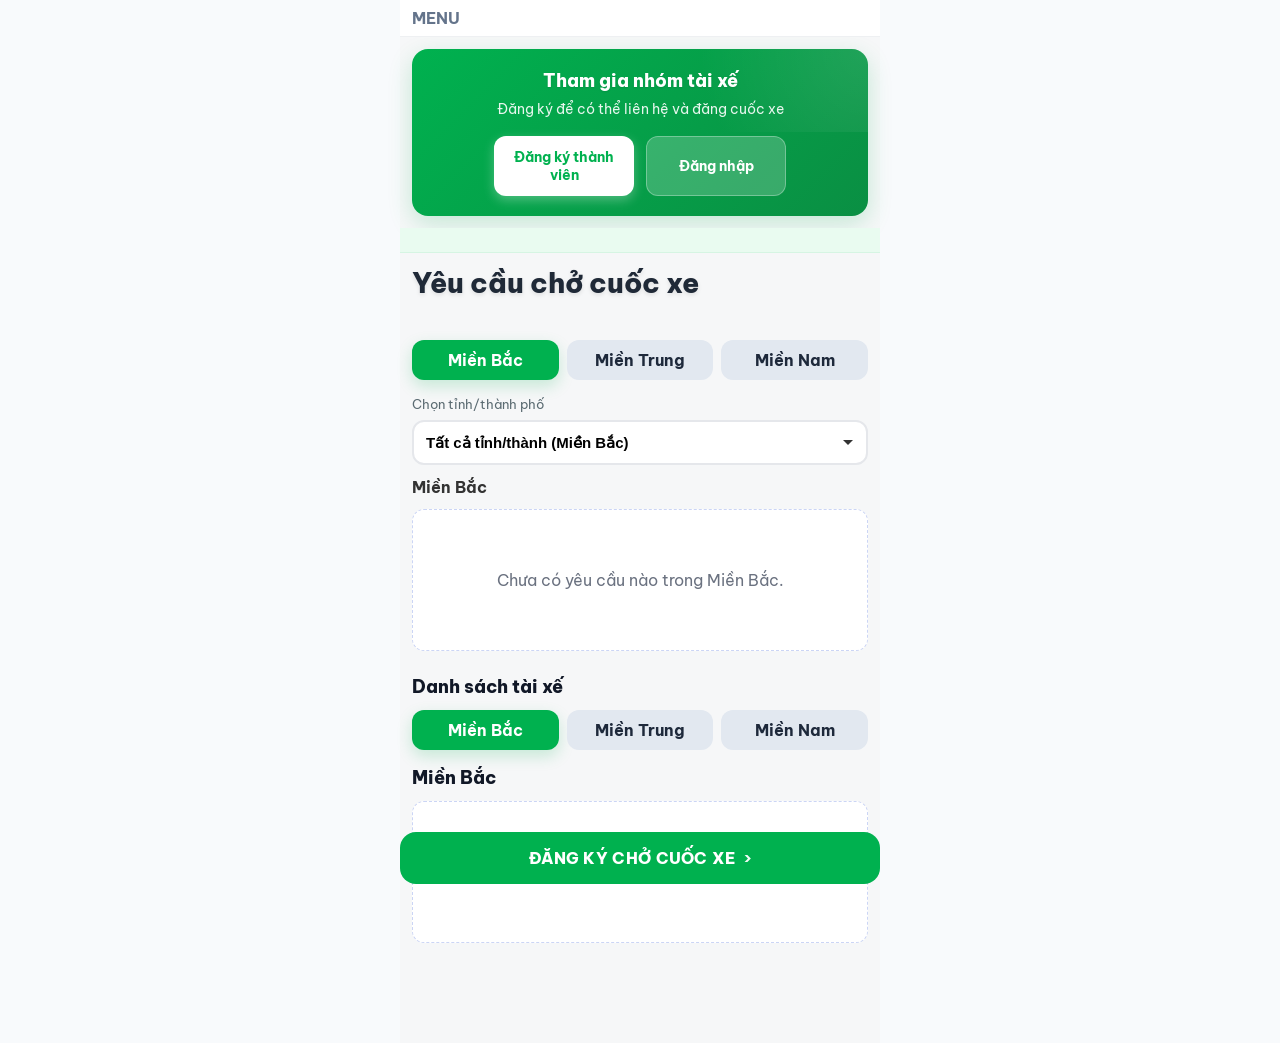
==== index.html @ 9414e071 "first commit" ====
<html lang="en">

<head>
    <meta charset="UTF-8">
    <link rel="icon" type="image/svg+xml" href="/vite.svg">
    <meta name="viewport" content="width=device-width, initial-scale=1, viewport-fit=cover">
    <meta name="theme-color" content="#00B14F">
    <link rel="preconnect" href="https://fonts.googleapis.com">
    <link rel="preconnect" href="https://fonts.gstatic.com" crossorigin="">
    <link href="https://fonts.googleapis.com/css2?family=Be+Vietnam+Pro:wght@400;600;800&amp;display=swap"
        rel="stylesheet">
    <title>Ứng dụng bắn cuốc xe - app</title>
    <script type="module" src="app.js"></script>
    <link rel="stylesheet" crossorigin="" href="assets/css/style.css">
</head>

<body>
    <div id="root">
        <div class="app">
            <div class="topbar"><button class="hamburger" aria-label="Menu"> MENU</button></div>
            <div class="auth-box">
                <div class="auth-box__content">
                    <h3 class="auth-box__title">Tham gia nhóm tài xế</h3>
                    <p class="auth-box__subtitle">Đăng ký để có thể liên hệ và đăng cuốc xe</p>
                    <div class="auth-box__buttons"><button class="auth-box__btn auth-box__btn--primary">Đăng ký thành
                            viên</button><button class="auth-box__btn auth-box__btn--secondary">Đăng nhập</button></div>
                </div>
            </div>
            <header class="ticker">
                <div class="ticker__track">
                    <div class="ticker__item"><span class="dot"></span><span class="ticker__text">Tài xế 6 đang nhờ: Cầu
                            Giấy ⇄ Hưng Yên - Liên hệ 032 xxxx 415</span></div>
                    <div class="ticker__item"><span class="dot"></span><span class="ticker__text">Tài xế 5 đang nhờ: Hà
                            Nội ⇄ Nam Định - Liên hệ 088 xxxx 121</span></div>
                    <div class="ticker__item"><span class="dot"></span><span class="ticker__text">Tài xế 4 đang nhờ: Mỹ
                            Đình ⇄ Nội Bài - Liên hệ 077 xxxx 349</span></div>
                    <div class="ticker__item"><span class="dot"></span><span class="ticker__text">Tài xế 3 đang nhờ: Hà
                            Nội ⇄ Bắc Ninh - Liên hệ 084 xxxx 330</span></div>
                    <div class="ticker__item"><span class="dot"></span><span class="ticker__text">Tài xế 2 đang nhờ: Hà
                            Nội ⇄ Hải Dương - Liên hệ 092 xxxx 610</span></div>
                    <div class="ticker__item"><span class="dot"></span><span class="ticker__text">Tài xế 1 đang nhờ:
                            Giáp Bát ⇄ Ninh Bình - Liên hệ 092 xxxx 274</span></div>
                    <div class="ticker__item"><span class="dot"></span><span class="ticker__text">Tài xế 6 đang nhờ: Cầu
                            Giấy ⇄ Hưng Yên - Liên hệ 032 xxxx 415</span></div>
                    <div class="ticker__item"><span class="dot"></span><span class="ticker__text">Tài xế 5 đang nhờ: Hà
                            Nội ⇄ Nam Định - Liên hệ 088 xxxx 121</span></div>
                    <div class="ticker__item"><span class="dot"></span><span class="ticker__text">Tài xế 4 đang nhờ: Mỹ
                            Đình ⇄ Nội Bài - Liên hệ 077 xxxx 349</span></div>
                    <div class="ticker__item"><span class="dot"></span><span class="ticker__text">Tài xế 3 đang nhờ: Hà
                            Nội ⇄ Bắc Ninh - Liên hệ 084 xxxx 330</span></div>
                    <div class="ticker__item"><span class="dot"></span><span class="ticker__text">Tài xế 2 đang nhờ: Hà
                            Nội ⇄ Hải Dương - Liên hệ 092 xxxx 610</span></div>
                    <div class="ticker__item"><span class="dot"></span><span class="ticker__text">Tài xế 1 đang nhờ:
                            Giáp Bát ⇄ Ninh Bình - Liên hệ 092 xxxx 274</span></div>
                </div>
            </header>
            <main class="content">
                <section class="requests-section" id="requests">
                    <h2 class="requests-heading">Yêu cầu chở cuốc xe</h2>
                    <div class="region-tabs" style="margin-bottom: 16px;"><button class="region-tab active">Miền
                            Bắc</button><button class="region-tab ">Miền Trung</button><button class="region-tab ">Miền
                            Nam</button></div>
                    <div style="margin-bottom: 12px;"><label class="field" style="margin-bottom: 0px;"><span>Chọn
                                tỉnh/thành phố</span><select name="province" required=""
                                style="width: 100%; padding: 12px 36px 12px 12px; border-radius: 12px; border: 2px solid rgb(229, 231, 235); font-size: 15px; font-weight: 600; background-color: rgb(255, 255, 255); cursor: pointer; appearance: none; background-image: url(&quot;data:image/svg+xml,%3Csvg xmlns='http://www.w3.org/2000/svg' width='12' height='12' viewBox='0 0 12 12'%3E%3Cpath fill='%23333' d='M6 9L1 4h10z'/%3E%3C/svg%3E&quot;); background-repeat: no-repeat; background-position: right 12px center;">
                                <option value="">Tất cả tỉnh/thành (Miền Bắc)</option>
                                <option value="Hà Nội">Hà Nội</option>
                                <option value="Hải Phòng">Hải Phòng</option>
                                <option value="Hải Dương">Hải Dương</option>
                                <option value="Hưng Yên">Hưng Yên</option>
                                <option value="Thái Bình">Thái Bình</option>
                                <option value="Hà Nam">Hà Nam</option>
                                <option value="Nam Định">Nam Định</option>
                                <option value="Ninh Bình">Ninh Bình</option>
                                <option value="Vĩnh Phúc">Vĩnh Phúc</option>
                                <option value="Bắc Ninh">Bắc Ninh</option>
                                <option value="Quảng Ninh">Quảng Ninh</option>
                                <option value="Lạng Sơn">Lạng Sơn</option>
                                <option value="Cao Bằng">Cao Bằng</option>
                                <option value="Bắc Kạn">Bắc Kạn</option>
                                <option value="Thái Nguyên">Thái Nguyên</option>
                                <option value="Tuyên Quang">Tuyên Quang</option>
                                <option value="Hà Giang">Hà Giang</option>
                                <option value="Lào Cai">Lào Cai</option>
                                <option value="Yên Bái">Yên Bái</option>
                                <option value="Lai Châu">Lai Châu</option>
                                <option value="Điện Biên">Điện Biên</option>
                                <option value="Sơn La">Sơn La</option>
                                <option value="Hòa Bình">Hòa Bình</option>
                                <option value="Phú Thọ">Phú Thọ</option>
                                <option value="Bắc Giang">Bắc Giang</option>
                            </select></label></div>
                    <h3 style="margin: 0px 0px 12px; font-size: 16px; color: rgb(51, 51, 51);">Miền Bắc</h3>
                    <div class="request-card">
                        <div class="request-main">
                            <div class="request-name">phạm đình cầu</div>
                            <div class="request-phone">Số điện thoại khách hàng: 097 xxxx 883</div>
                            <div class="request-route">Ninh Bình -&gt; Hải Phòng</div>
                            <div class="request-note">Ghi chú: limo green</div>
                            <div class="request-price">Giá: 500.000 VND</div>
                        </div><button class="copy-btn">SAO CHÉP</button>
                    </div>
                    <div class="request-card">
                        <div class="request-main">
                            <div class="request-name">Đỗ Đức Võ</div>
                            <div class="request-phone">Số điện thoại khách hàng: 096 xxxx 413</div>
                            <div class="request-route">Hà Nội -&gt; Nam Định</div>
                            <div class="request-note">Ghi chú: 23h</div>
                            <div class="request-price">Giá: 1.000.000 VND</div>
                        </div><button class="copy-btn">SAO CHÉP</button>
                    </div>
                    <div class="request-card">
                        <div class="request-main">
                            <div class="request-name">Đỗ Đức Võ</div>
                            <div class="request-phone">Số điện thoại khách hàng: 096 xxxx 413</div>
                            <div class="request-route">Hà Nội -&gt; Nam Định</div>
                            <div class="request-note">Ghi chú: 23h đến 5h sáng</div>
                            <div class="request-price">Giá: 100.000 VND</div>
                        </div><button class="copy-btn">SAO CHÉP</button>
                    </div>
                    <div class="request-card">
                        <div class="request-main">
                            <div class="request-name">Tranvanminh</div>
                            <div class="request-phone">Số điện thoại khách hàng: 078040391</div>
                            <div class="request-route">Nam Định -&gt; Ninh Bình</div>
                            <div class="request-note">Ghi chú: 8gio</div>
                            <div class="request-price">Giá: 1.500.000 VND</div>
                        </div><button class="copy-btn">SAO CHÉP</button>
                    </div>
                    <div class="request-card">
                        <div class="request-main">
                            <div class="request-name">Tranvanminh</div>
                            <div class="request-phone">Số điện thoại khách hàng: 078040391</div>
                            <div class="request-route">Nam Định -&gt; Ninh Bình</div>
                            <div class="request-note">Ghi chú: Ngày chủ nhật</div>
                            <div class="request-price">Giá: 1.500.000 VND</div>
                        </div><button class="copy-btn">SAO CHÉP</button>
                    </div>
                    <div class="request-card">
                        <div class="request-main">
                            <div class="request-name">Tranvanminh</div>
                            <div class="request-phone">Số điện thoại khách hàng: 078 xxxx 391</div>
                            <div class="request-route">Nam Định -&gt; Hà Nam</div>
                            <div class="request-note">Ghi chú: 7 giờ sang</div>
                            <div class="request-price">Giá: 2.000 VND</div>
                        </div><button class="copy-btn">SAO CHÉP</button>
                    </div>
                    <div class="request-card">
                        <div class="request-main">
                            <div class="request-name">Bùi sâm</div>
                            <div class="request-phone">Số điện thoại khách hàng: 098 xxxx 289</div>
                            <div class="request-route">Hà Nội -&gt; Thái Bình</div>
                            <div class="request-note">Ghi chú: Xe ghep</div>
                            <div class="request-price">Giá: 900.000 VND</div>
                        </div><button class="copy-btn">SAO CHÉP</button>
                    </div>
                    <div class="request-card">
                        <div class="request-main">
                            <div class="request-name">Phạm thái</div>
                            <div class="request-phone">Số điện thoại khách hàng: 037 xxxx 782</div>
                            <div class="request-route">Hải Phòng -&gt; Thái Bình</div>
                            <div class="request-note">Ghi chú: Xe vf8 đón</div>
                            <div class="request-price">Giá: 600.000 VND</div>
                        </div><button class="copy-btn">SAO CHÉP</button>
                    </div>
                    <div class="request-card">
                        <div class="request-main">
                            <div class="request-name">Tran chí linh</div>
                            <div class="request-phone">Số điện thoại khách hàng: 094 xxxx 299</div>
                            <div class="request-route">Nam Định -&gt; Hà Nam</div>
                            <div class="request-note">Ghi chú: đăt xe là có</div>
                            <div class="request-price">Giá: 450.000 VND</div>
                        </div><button class="copy-btn">SAO CHÉP</button>
                    </div>
                    <div class="request-card">
                        <div class="request-main">
                            <div class="request-name">Trân chí linh</div>
                            <div class="request-phone">Số điện thoại khách hàng: 094 xxxx 299</div>
                            <div class="request-route">Nam Định -&gt; Hải Dương</div>
                            <div class="request-note">Ghi chú: crui</div>
                            <div class="request-price">Giá: 800.000 VND</div>
                        </div><button class="copy-btn">SAO CHÉP</button>
                    </div>
                    <div class="request-card">
                        <div class="request-main">
                            <div class="request-name">Tran chí linh</div>
                            <div class="request-phone">Số điện thoại khách hàng: 094 xxxx 299</div>
                            <div class="request-route">Nam Định -&gt; Hải Phòng</div>
                            <div class="request-note">Ghi chú: ghep</div>
                            <div class="request-price">Giá: 50.000 VND</div>
                        </div><button class="copy-btn">SAO CHÉP</button>
                    </div>
                    <div class="request-card">
                        <div class="request-main">
                            <div class="request-name">Bui sâm</div>
                            <div class="request-phone">Số điện thoại khách hàng: 098 xxxx 289</div>
                            <div class="request-route">Hà Nội -&gt; Thái Bình</div>
                            <div class="request-note">Ghi chú: Xe vf7</div>
                            <div class="request-price">Giá: 900.000 VND</div>
                        </div><button class="copy-btn">SAO CHÉP</button>
                    </div>
                    <div class="request-card">
                        <div class="request-main">
                            <div class="request-name">Bùi sâm</div>
                            <div class="request-phone">Số điện thoại khách hàng: 098 xxxx 289</div>
                            <div class="request-route">Hà Nội -&gt; Thái Bình</div>
                            <div class="request-note">Ghi chú: Xe vf7</div>
                            <div class="request-price">Giá: 900.000 VND</div>
                        </div><button class="copy-btn">SAO CHÉP</button>
                    </div>
                    <div class="request-card">
                        <div class="request-main">
                            <div class="request-name">phạm đình cầu</div>
                            <div class="request-phone">Số điện thoại khách hàng: 097 xxxx 883</div>
                            <div class="request-route">Ninh Bình -&gt; Hải Phòng</div>
                            <div class="request-note">Ghi chú: limo green 24/24</div>
                            <div class="request-price">Giá: 1.000.000 VND</div>
                        </div><button class="copy-btn">SAO CHÉP</button>
                    </div>
                    <div class="request-card">
                        <div class="request-main">
                            <div class="request-name">Phạm đình cầu</div>
                            <div class="request-phone">Số điện thoại khách hàng: 097 xxxx 883</div>
                            <div class="request-route">Nam Định -&gt; Hải Phòng</div>
                            <div class="request-note">Ghi chú: Các giờ trong ngày</div>
                            <div class="request-price">Giá: 800.000 VND</div>
                        </div><button class="copy-btn">SAO CHÉP</button>
                    </div>
                    <div class="request-card">
                        <div class="request-main">
                            <div class="request-name">Phạm Đình Cầu</div>
                            <div class="request-phone">Số điện thoại khách hàng: 097 xxxx 883</div>
                            <div class="request-route">Ninh Bình -&gt; Nam Định</div>
                            <div class="request-note">Ghi chú: Các giờ</div>
                            <div class="request-price">Giá: 450.000 VND</div>
                        </div><button class="copy-btn">SAO CHÉP</button>
                    </div>
                    <div class="request-card">
                        <div class="request-main">
                            <div class="request-name">Phạm Đình Cầu</div>
                            <div class="request-phone">Số điện thoại khách hàng: 097 xxxx 883</div>
                            <div class="request-route">Ninh Bình -&gt; Nam Định</div>
                            <div class="request-note">Ghi chú: Các giờ</div>
                            <div class="request-price">Giá: 450.000 VND</div>
                        </div><button class="copy-btn">SAO CHÉP</button>
                    </div>
                    <div class="request-card">
                        <div class="request-main">
                            <div class="request-name">Vu dinh cap</div>
                            <div class="request-phone">Số điện thoại khách hàng: 032 xxxx 699</div>
                            <div class="request-route">Hải Dương -&gt; Hà Nội</div>
                            <div class="request-note">Ghi chú: Xpander</div>
                            <div class="request-price">Giá: 800.000 VND</div>
                        </div><button class="copy-btn">SAO CHÉP</button>
                    </div>
                    <div class="request-card">
                        <div class="request-main">
                            <div class="request-name">Tran chí linh</div>
                            <div class="request-phone">Số điện thoại khách hàng: 094 xxxx 299</div>
                            <div class="request-route">Nam Định -&gt; Hà Nội</div>
                            <div class="request-note">Ghi chú: chevelet crui 7h</div>
                            <div class="request-price">Giá: 100.000 VND</div>
                        </div><button class="copy-btn">SAO CHÉP</button>
                    </div>
                    <div class="request-card">
                        <div class="request-main">
                            <div class="request-name">Phạm văn thái</div>
                            <div class="request-phone">Số điện thoại khách hàng: 037 xxxx 782</div>
                            <div class="request-route">Quảng Ninh -&gt; Hải Phòng</div>
                            <div class="request-note">Ghi chú: 19h</div>
                            <div class="request-price">Giá: 500.000 VND</div>
                        </div><button class="copy-btn">SAO CHÉP</button>
                    </div>
                    <div class="request-card">
                        <div class="request-main">
                            <div class="request-name">Vũ Minh Tuấn</div>
                            <div class="request-phone">Số điện thoại khách hàng: 098 xxxx 885</div>
                            <div class="request-route">Hà Nội -&gt; Hải Dương</div>
                            <div class="request-note">Ghi chú: limo Green 24/24</div>
                            <div class="request-price">Giá: 200.000 VND</div>
                        </div><button class="copy-btn">SAO CHÉP</button>
                    </div>
                    <div class="request-card">
                        <div class="request-main">
                            <div class="request-name">Nguyễn Hoài Quang</div>
                            <div class="request-phone">Số điện thoại khách hàng: 097 xxxx 828</div>
                            <div class="request-route">Hà Nội -&gt; Ninh Bình</div>
                            <div class="request-price">Giá: 1.000.088 VND</div>
                        </div><button class="copy-btn">SAO CHÉP</button>
                    </div>
                    <div class="request-card">
                        <div class="request-main">
                            <div class="request-name">Nguyên Ngọc TIEN</div>
                            <div class="request-phone">Số điện thoại khách hàng: 098 xxxx 129</div>
                            <div class="request-route">Hải Dương -&gt; Hà Nội</div>
                            <div class="request-note">Ghi chú: 7 giờ xe 7 chỗ limogreen</div>
                            <div class="request-price">Giá: 800.000 VND</div>
                        </div><button class="copy-btn">SAO CHÉP</button>
                    </div>
                    <div class="request-card">
                        <div class="request-main">
                            <div class="request-name">Ngô quang Quyết</div>
                            <div class="request-phone">Số điện thoại khách hàng: 098 xxxx 611</div>
                            <div class="request-route">Hà Nam -&gt; Ninh Bình</div>
                            <div class="request-note">Ghi chú: Vinfat vfe 34</div>
                            <div class="request-price">Giá: 600.000 VND</div>
                        </div><button class="copy-btn">SAO CHÉP</button>
                    </div>
                    <div class="request-card">
                        <div class="request-main">
                            <div class="request-name">Ngô quang Quyết</div>
                            <div class="request-phone">Số điện thoại khách hàng: 098 xxxx 611</div>
                            <div class="request-route">Hà Nam -&gt; Hà Nội</div>
                            <div class="request-note">Ghi chú: Vinfat vfe 34</div>
                            <div class="request-price">Giá: 800.000 VND</div>
                        </div><button class="copy-btn">SAO CHÉP</button>
                    </div>
                    <div class="request-card">
                        <div class="request-main">
                            <div class="request-name">Đặng thành luân</div>
                            <div class="request-phone">Số điện thoại khách hàng: 097 xxxx 628</div>
                            <div class="request-route">Hưng Yên -&gt; Thái Nguyên</div>
                            <div class="request-note">Ghi chú: Xe ghép</div>
                            <div class="request-price">Giá: 1.000.000 VND</div>
                        </div><button class="copy-btn">SAO CHÉP</button>
                    </div>
                    <div class="request-card">
                        <div class="request-main">
                            <div class="request-name">Ngô quang Quyết</div>
                            <div class="request-phone">Số điện thoại khách hàng: 098 xxxx 611</div>
                            <div class="request-route">Hà Nam -&gt; Hà Nội</div>
                            <div class="request-note">Ghi chú: Bao xe</div>
                            <div class="request-price">Giá: 700.000 VND</div>
                        </div><button class="copy-btn">SAO CHÉP</button>
                    </div>
                    <div class="request-card">
                        <div class="request-main">
                            <div class="request-name">Đặng thành luân</div>
                            <div class="request-phone">Số điện thoại khách hàng: 097 xxxx 628</div>
                            <div class="request-route">Hải Dương -&gt; Thái Bình</div>
                            <div class="request-note">Ghi chú: Xe ghep</div>
                            <div class="request-price">Giá: 1.200.000 VND</div>
                        </div><button class="copy-btn">SAO CHÉP</button>
                    </div>
                    <div class="request-card">
                        <div class="request-main">
                            <div class="request-name">Đăng Hiếu</div>
                            <div class="request-phone">Số điện thoại khách hàng: 086 xxxx 444</div>
                            <div class="request-route">Hải Phòng -&gt; Quảng Ninh</div>
                            <div class="request-note">Ghi chú: Xe mới 7 chỗ chạy 24/24 ae ai có khách ib với ạ</div>
                            <div class="request-price">Giá: 500.000 VND</div>
                        </div><button class="copy-btn">SAO CHÉP</button>
                    </div>
                    <div class="request-card">
                        <div class="request-main">
                            <div class="request-name">Nguyễn văn trạng</div>
                            <div class="request-phone">Số điện thoại khách hàng: 033 xxxx 995</div>
                            <div class="request-route">Hà Nội -&gt; Hải Dương</div>
                            <div class="request-note">Ghi chú: 8h sáng 19/4/2026</div>
                            <div class="request-price">Giá: 800.000 VND</div>
                        </div><button class="copy-btn">SAO CHÉP</button>
                    </div>
                    <div class="request-card">
                        <div class="request-main">
                            <div class="request-name">Lê Tuấn Anh</div>
                            <div class="request-phone">Số điện thoại khách hàng: 097 xxxx 557</div>
                            <div class="request-route">Hà Nội -&gt; Hải Dương</div>
                            <div class="request-note">Ghi chú: 7c</div>
                            <div class="request-price">Giá: 1.200.000 VND</div>
                        </div><button class="copy-btn">SAO CHÉP</button>
                    </div>
                    <div class="request-card">
                        <div class="request-main">
                            <div class="request-name">Trần việt hoàng</div>
                            <div class="request-phone">Số điện thoại khách hàng: 096 xxxx 633</div>
                            <div class="request-route">Hải Phòng -&gt; Hà Nội</div>
                            <div class="request-note">Ghi chú: Càng nhanh càng tốt
                                Xe 7c Xpander 2025
                                Giá thương lượng</div>
                            <div class="request-price">Giá: 1.200.000 VND</div>
                        </div><button class="copy-btn">SAO CHÉP</button>
                    </div>
                    <div class="request-card">
                        <div class="request-main">
                            <div class="request-name">Lê Tuấn Anh</div>
                            <div class="request-phone">Số điện thoại khách hàng: 097 xxxx 557</div>
                            <div class="request-route">Hà Nội -&gt; Bắc Ninh</div>
                            <div class="request-note">Ghi chú: 7c</div>
                            <div class="request-price">Giá: 600.000 VND</div>
                        </div><button class="copy-btn">SAO CHÉP</button>
                    </div>
                    <div class="request-card">
                        <div class="request-main">
                            <div class="request-name">Lê Tuấn Anh</div>
                            <div class="request-phone">Số điện thoại khách hàng: 094 xxxx 557</div>
                            <div class="request-route">Hà Nội -&gt; Hà Giang</div>
                            <div class="request-note">Ghi chú: 7 chỗ</div>
                            <div class="request-price">Giá: 3.000.000 VND</div>
                        </div><button class="copy-btn">SAO CHÉP</button>
                    </div>
                    <div class="request-card">
                        <div class="request-main">
                            <div class="request-name">Lê Tuấn Anh</div>
                            <div class="request-phone">Số điện thoại khách hàng: 097 xxxx 557</div>
                            <div class="request-route">Hà Nội -&gt; Bắc Ninh</div>
                            <div class="request-price">Giá: 600.000 VND</div>
                        </div><button class="copy-btn">SAO CHÉP</button>
                    </div>
                    <div class="request-card">
                        <div class="request-main">
                            <div class="request-name">Nguyễn Đức Thiện</div>
                            <div class="request-phone">Số điện thoại khách hàng: 079 xxxx 285</div>
                            <div class="request-route">Quảng Ninh -&gt; Hà Nội</div>
                            <div class="request-note">Ghi chú: 14h - Limo Green</div>
                            <div class="request-price">Giá: 800.000 VND</div>
                        </div><button class="copy-btn">SAO CHÉP</button>
                    </div>
                    <div class="request-card">
                        <div class="request-main">
                            <div class="request-name">Lê ngọc hà</div>
                            <div class="request-phone">Số điện thoại khách hàng: 039 xxxx 592</div>
                            <div class="request-route">Hải Phòng -&gt; Hà Nội</div>
                            <div class="request-note">Ghi chú: Xe tìm khách herio green ae có khách giúp e vs từ giờ đến
                                tối lúc nào đi cũng đc</div>
                            <div class="request-price">Giá: 800.000 VND</div>
                        </div><button class="copy-btn">SAO CHÉP</button>
                    </div>
                    <div class="request-card">
                        <div class="request-main">
                            <div class="request-name">Trình sang Trong</div>
                            <div class="request-phone">Số điện thoại khách hàng: 098 xxxx 378</div>
                            <div class="request-route">Hà Nội -&gt; Phú Thọ</div>
                            <div class="request-note">Ghi chú: sân bay noiij bai</div>
                            <div class="request-price">Giá: 350.000 VND</div>
                        </div><button class="copy-btn">SAO CHÉP</button>
                    </div>
                    <div class="request-card">
                        <div class="request-main">
                            <div class="request-name">Lê ngọc hà</div>
                            <div class="request-phone">Số điện thoại khách hàng: 039 xxxx 592</div>
                            <div class="request-route">Hải Phòng -&gt; Hà Nội</div>
                            <div class="request-note">Ghi chú: Từ giờ đến tối</div>
                            <div class="request-price">Giá: 1.000.000 VND</div>
                        </div><button class="copy-btn">SAO CHÉP</button>
                    </div>
                    <div class="request-card">
                        <div class="request-main">
                            <div class="request-name">Lê Tuấn anh</div>
                            <div class="request-phone">Số điện thoại khách hàng: 097 xxxx 557</div>
                            <div class="request-route">Hà Nội -&gt; Hà Nội</div>
                            <div class="request-note">Ghi chú: 7 chỗ</div>
                            <div class="request-price">Giá: 300.000 VND</div>
                        </div><button class="copy-btn">SAO CHÉP</button>
                    </div>
                    <div class="request-card">
                        <div class="request-main">
                            <div class="request-name">Vu dinh cap</div>
                            <div class="request-phone">Số điện thoại khách hàng: 032 xxxx 699</div>
                            <div class="request-route">Hải Dương -&gt; Hà Nội</div>
                            <div class="request-note">Ghi chú: X7 xe xpader</div>
                            <div class="request-price">Giá: 1.000.000 VND</div>
                        </div><button class="copy-btn">SAO CHÉP</button>
                    </div>
                    <div class="request-card">
                        <div class="request-main">
                            <div class="request-name">nguyen duy manh</div>
                            <div class="request-phone">Số điện thoại khách hàng: 091 xxxx 244</div>
                            <div class="request-route">Hà Nội -&gt; Hòa Bình</div>
                            <div class="request-note">Ghi chú: . xe4 cho. VF6</div>
                            <div class="request-price">Giá: 600.000 VND</div>
                        </div><button class="copy-btn">SAO CHÉP</button>
                    </div>
                    <div class="request-card">
                        <div class="request-main">
                            <div class="request-name">nguyen duy mạnh</div>
                            <div class="request-phone">Số điện thoại khách hàng: 091 xxxx 185</div>
                            <div class="request-route">Hà Nội -&gt; Phú Thọ</div>
                            <div class="request-note">Ghi chú: xe 4 cho . vF6</div>
                            <div class="request-price">Giá: 700.000 VND</div>
                        </div><button class="copy-btn">SAO CHÉP</button>
                    </div>
                    <div class="request-card">
                        <div class="request-main">
                            <div class="request-name">nguyen cong mạnh</div>
                            <div class="request-phone">Số điện thoại khách hàng: 091 xxxx 244</div>
                            <div class="request-route">Hà Nội -&gt; Hải Dương</div>
                            <div class="request-note">Ghi chú: xe 4 cho VF6</div>
                            <div class="request-price">Giá: 800.000 VND</div>
                        </div><button class="copy-btn">SAO CHÉP</button>
                    </div>
                    <div class="request-card">
                        <div class="request-main">
                            <div class="request-name">Lê Tuấn Anh</div>
                            <div class="request-phone">Số điện thoại khách hàng: 097 xxxx 557</div>
                            <div class="request-route">Hà Nội -&gt; Hải Dương</div>
                            <div class="request-note">Ghi chú: 7 chỗ</div>
                            <div class="request-price">Giá: 1.200.000 VND</div>
                        </div><button class="copy-btn">SAO CHÉP</button>
                    </div>
                    <div class="request-card">
                        <div class="request-main">
                            <div class="request-name">Đào Văn đăng</div>
                            <div class="request-phone">Số điện thoại khách hàng: 977268077</div>
                            <div class="request-route">Vĩnh Phúc -&gt; Bắc Ninh</div>
                            <div class="request-note">Ghi chú: đi tất cả các tỉnh thành phục vụ 24/7 giá thỏa thuận
                            </div>
                            <div class="request-price">Giá: 800.000 VND</div>
                        </div><button class="copy-btn">SAO CHÉP</button>
                    </div>
                    <div class="request-card">
                        <div class="request-main">
                            <div class="request-name">Lê Tuấn Anh</div>
                            <div class="request-phone">Số điện thoại khách hàng: 094 xxxx 557</div>
                            <div class="request-route">Hà Nội -&gt; Hà Giang</div>
                            <div class="request-note">Ghi chú: Xe 7 chỗ</div>
                            <div class="request-price">Giá: 3.000.000 VND</div>
                        </div><button class="copy-btn">SAO CHÉP</button>
                    </div>
                    <div class="request-card">
                        <div class="request-main">
                            <div class="request-name">Lê Tuấn Anh</div>
                            <div class="request-phone">Số điện thoại khách hàng: 097 xxxx 557</div>
                            <div class="request-route">Hà Nội -&gt; Hải Phòng</div>
                            <div class="request-note">Ghi chú: Xe 7 chỗ</div>
                            <div class="request-price">Giá: 1.200.000 VND</div>
                        </div><button class="copy-btn">SAO CHÉP</button>
                    </div>
                    <div class="request-card">
                        <div class="request-main">
                            <div class="request-name">Đào Văn đăng</div>
                            <div class="request-phone">Số điện thoại khách hàng: 097 xxxx 077</div>
                            <div class="request-route">Hà Nội -&gt; Điện Biên</div>
                            <div class="request-note">Ghi chú: vf5 phục vụ 24/7</div>
                            <div class="request-price">Giá: 3.000.000 VND</div>
                        </div><button class="copy-btn">SAO CHÉP</button>
                    </div>
                    <div class="request-card">
                        <div class="request-main">
                            <div class="request-name">Lê Tuấn Anh</div>
                            <div class="request-phone">Số điện thoại khách hàng: 097 xxxx 557</div>
                            <div class="request-route">Hà Nội -&gt; Hà Nội</div>
                            <div class="request-note">Ghi chú: Xe 7 chô</div>
                            <div class="request-price">Giá: 300.000 VND</div>
                        </div><button class="copy-btn">SAO CHÉP</button>
                    </div>
                    <div class="request-card">
                        <div class="request-main">
                            <div class="request-name">Lê Tuấn Anh</div>
                            <div class="request-phone">Số điện thoại khách hàng: 097 xxxx 557</div>
                            <div class="request-route">Hà Nội -&gt; Ninh Bình</div>
                            <div class="request-note">Ghi chú: Xe 7 chỗ</div>
                            <div class="request-price">Giá: 1.500.000 VND</div>
                        </div><button class="copy-btn">SAO CHÉP</button>
                    </div>
                    <div class="request-card">
                        <div class="request-main">
                            <div class="request-name">Chu Văn lượng</div>
                            <div class="request-phone">Số điện thoại khách hàng: 096 xxxx 556</div>
                            <div class="request-route">Hà Nội -&gt; Phú Thọ</div>
                            <div class="request-price">Giá: 800.000 VND</div>
                        </div><button class="copy-btn">SAO CHÉP</button>
                    </div>
                    <div class="request-card">
                        <div class="request-main">
                            <div class="request-name">Trần việt hoàng</div>
                            <div class="request-phone">Số điện thoại khách hàng: 096 xxxx 633</div>
                            <div class="request-route">Hà Nội -&gt; Hà Nội</div>
                            <div class="request-note">Ghi chú: Xe Xpander 7c 2025
                                Càng sớm càng tốt Hoàn Kiếm đi nội bài</div>
                            <div class="request-price">Giá: 300.000 VND</div>
                        </div><button class="copy-btn">SAO CHÉP</button>
                    </div>
                    <div class="request-card">
                        <div class="request-main">
                            <div class="request-name">Trần việt hoàng</div>
                            <div class="request-phone">Số điện thoại khách hàng: 096 xxxx 633</div>
                            <div class="request-route">Hà Nội -&gt; Hà Nội</div>
                            <div class="request-note">Ghi chú: Cần tìm chuyến xe từ hoàn kiếm lên sân bay nội bài càng
                                sớm càng tốt</div>
                            <div class="request-price">Giá: 300.000 VND</div>
                        </div><button class="copy-btn">SAO CHÉP</button>
                    </div>
                    <div class="request-card">
                        <div class="request-main">
                            <div class="request-name">Vu dinh cap</div>
                            <div class="request-phone">Số điện thoại khách hàng: 032 xxxx 699</div>
                            <div class="request-route">Hải Dương -&gt; Hà Nội</div>
                            <div class="request-price">Giá: 1.000.000 VND</div>
                        </div><button class="copy-btn">SAO CHÉP</button>
                    </div>
                    <div class="request-card">
                        <div class="request-main">
                            <div class="request-name">Vũ Minh Tuấn</div>
                            <div class="request-phone">Số điện thoại khách hàng: 098 xxxx 885</div>
                            <div class="request-route">Hà Nội -&gt; Hải Dương</div>
                            <div class="request-note">Ghi chú: 24/24 limo Green
                                đt 0989833885</div>
                            <div class="request-price">Giá: 1.000.000 VND</div>
                        </div><button class="copy-btn">SAO CHÉP</button>
                    </div>
                    <div class="request-card">
                        <div class="request-main">
                            <div class="request-name">Nguyễn trung kiên</div>
                            <div class="request-phone">Số điện thoại khách hàng: 035 xxxx 983</div>
                            <div class="request-route">Hà Nội -&gt; Ninh Bình</div>
                            <div class="request-note">Ghi chú: Limogreen</div>
                            <div class="request-price">Giá: 900.000 VND</div>
                        </div><button class="copy-btn">SAO CHÉP</button>
                    </div>
                    <div class="request-card">
                        <div class="request-main">
                            <div class="request-name">trần trung Đức</div>
                            <div class="request-phone">Số điện thoại khách hàng: 098 xxxx 765</div>
                            <div class="request-route">Hà Nội -&gt; Hải Phòng</div>
                            <div class="request-note">Ghi chú: tất cả các khung giờ</div>
                            <div class="request-price">Giá: 1.200.000 VND</div>
                        </div><button class="copy-btn">SAO CHÉP</button>
                    </div>
                    <div class="request-card">
                        <div class="request-main">
                            <div class="request-name">Vũ Minh Tuấn</div>
                            <div class="request-phone">Số điện thoại khách hàng: 098 xxxx 885</div>
                            <div class="request-route">Hà Nội -&gt; Hưng Yên</div>
                            <div class="request-note">Ghi chú: Limo Green</div>
                            <div class="request-price">Giá: 1.000.000 VND</div>
                        </div><button class="copy-btn">SAO CHÉP</button>
                    </div>
                    <div class="request-card">
                        <div class="request-main">
                            <div class="request-name">trần trung Đức</div>
                            <div class="request-phone">Số điện thoại khách hàng: 098 xxxx 765</div>
                            <div class="request-route">Hà Nội -&gt; Hải Phòng</div>
                            <div class="request-note">Ghi chú: tất cả các giờ</div>
                            <div class="request-price">Giá: 120.000 VND</div>
                        </div><button class="copy-btn">SAO CHÉP</button>
                    </div>
                    <div class="request-card">
                        <div class="request-main">
                            <div class="request-name">Vũ ngọc tuấn</div>
                            <div class="request-phone">Số điện thoại khách hàng: 088 xxxx 888</div>
                            <div class="request-route">Hà Nội -&gt; Phú Thọ</div>
                            <div class="request-note">Ghi chú: 24/24</div>
                            <div class="request-price">Giá: 800.000 VND</div>
                        </div><button class="copy-btn">SAO CHÉP</button>
                    </div>
                    <div class="request-card">
                        <div class="request-main">
                            <div class="request-name">Chu văn Lượng</div>
                            <div class="request-phone">Số điện thoại khách hàng: 096 xxxx 556</div>
                            <div class="request-route">Hà Nội -&gt; Phú Thọ</div>
                            <div class="request-price">Giá: 800.000 VND</div>
                        </div><button class="copy-btn">SAO CHÉP</button>
                    </div>
                    <div class="request-card">
                        <div class="request-main">
                            <div class="request-name">Nguyễn Văn Hà</div>
                            <div class="request-phone">Số điện thoại khách hàng: 094 xxxx 111</div>
                            <div class="request-route">Hưng Yên -&gt; Quảng Ninh</div>
                            <div class="request-note">Ghi chú: Bao xe 7</div>
                            <div class="request-price">Giá: 180.000 VND</div>
                        </div><button class="copy-btn">SAO CHÉP</button>
                    </div>
                    <div class="request-card">
                        <div class="request-main">
                            <div class="request-name">Vũ Văn Dũng</div>
                            <div class="request-phone">Số điện thoại khách hàng: 037 xxxx 131</div>
                            <div class="request-route">Hà Nội -&gt; Nam Định</div>
                            <div class="request-note">Ghi chú: Vf5, 24/7</div>
                            <div class="request-price">Giá: 1.000.000 VND</div>
                        </div><button class="copy-btn">SAO CHÉP</button>
                    </div>
                    <div class="request-card">
                        <div class="request-main">
                            <div class="request-name">Chu Văn Lượng</div>
                            <div class="request-phone">Số điện thoại khách hàng: 096 xxxx 556</div>
                            <div class="request-route">Hà Nội -&gt; Phú Thọ</div>
                            <div class="request-price">Giá: 800.000 VND</div>
                        </div><button class="copy-btn">SAO CHÉP</button>
                    </div>
                    <div class="request-card">
                        <div class="request-main">
                            <div class="request-name">Đỗ Duy Việt</div>
                            <div class="request-phone">Số điện thoại khách hàng: 035 xxxx 722</div>
                            <div class="request-route">Hà Nội -&gt; Vĩnh Phúc</div>
                            <div class="request-note">Ghi chú: từ 8 giờ sáng đến 15 giờ chiều các ngày trong tuần, xe
                                vf5</div>
                            <div class="request-price">Giá: 550.000 VND</div>
                        </div><button class="copy-btn">SAO CHÉP</button>
                    </div>
                    <div class="request-card">
                        <div class="request-main">
                            <div class="request-name">Chu Văn Lượng</div>
                            <div class="request-phone">Số điện thoại khách hàng: 096 xxxx 556</div>
                            <div class="request-route">Hà Nội -&gt; Hưng Yên</div>
                            <div class="request-price">Giá: 800.000 VND</div>
                        </div><button class="copy-btn">SAO CHÉP</button>
                    </div>
                    <div class="request-card">
                        <div class="request-main">
                            <div class="request-name">Chu Văn Lượng</div>
                            <div class="request-phone">Số điện thoại khách hàng: 096 xxxx 556</div>
                            <div class="request-route">Hà Nội -&gt; Hà Nội</div>
                            <div class="request-price">Giá: 800.000 VND</div>
                        </div><button class="copy-btn">SAO CHÉP</button>
                    </div>
                    <div class="request-card">
                        <div class="request-main">
                            <div class="request-name">Vũ Văn Dũng</div>
                            <div class="request-phone">Số điện thoại khách hàng: 037 xxxx 131</div>
                            <div class="request-route">Hà Nội -&gt; Hà Nam</div>
                            <div class="request-note">Ghi chú: Vf5, 24/7</div>
                            <div class="request-price">Giá: 600.000 VND</div>
                        </div><button class="copy-btn">SAO CHÉP</button>
                    </div>
                    <div class="request-card">
                        <div class="request-main">
                            <div class="request-name">HOÀNG VĂN LEN</div>
                            <div class="request-phone">Số điện thoại khách hàng: 056 xxxx 226</div>
                            <div class="request-route">Bắc Ninh -&gt; Hà Nội</div>
                            <div class="request-price">Giá: 500.000 VND</div>
                        </div><button class="copy-btn">SAO CHÉP</button>
                    </div>
                    <div class="request-card">
                        <div class="request-main">
                            <div class="request-name">Hà Công bắc</div>
                            <div class="request-phone">Số điện thoại khách hàng: 097 xxxx 098</div>
                            <div class="request-route">Hưng Yên -&gt; Hà Nội</div>
                            <div class="request-note">Ghi chú: xe 7c limogrenn phục vụ 24/24</div>
                            <div class="request-price">Giá: 550.000 VND</div>
                        </div><button class="copy-btn">SAO CHÉP</button>
                    </div>
                    <div class="request-card">
                        <div class="request-main">
                            <div class="request-name">Lê Văn thử</div>
                            <div class="request-phone">Số điện thoại khách hàng: 096 xxxx 123</div>
                            <div class="request-route">Hà Nam -&gt; Hà Nội</div>
                            <div class="request-note">Ghi chú: Vf5</div>
                            <div class="request-price">Giá: 800.000 VND</div>
                        </div><button class="copy-btn">SAO CHÉP</button>
                    </div>
                    <div class="request-card">
                        <div class="request-main">
                            <div class="request-name">Vũ anh dũng</div>
                            <div class="request-phone">Số điện thoại khách hàng: 098 xxxx 855</div>
                            <div class="request-route">Quảng Ninh -&gt; Hà Nội</div>
                            <div class="request-note">Ghi chú: Xe limo green 7 chỗ, đi linh hoạt trong ngày chủ nhật
                            </div>
                            <div class="request-price">Giá: 1.200.000 VND</div>
                        </div><button class="copy-btn">SAO CHÉP</button>
                    </div>
                    <div class="request-card">
                        <div class="request-main">
                            <div class="request-name">Lê Văn thử</div>
                            <div class="request-phone">Số điện thoại khách hàng: 096 xxxx 123</div>
                            <div class="request-route">Hưng Yên -&gt; Thừa Thiên - Huế</div>
                            <div class="request-note">Ghi chú: Vf5 plus</div>
                            <div class="request-price">Giá: 9.000 VND</div>
                        </div><button class="copy-btn">SAO CHÉP</button>
                    </div>
                    <div class="request-card">
                        <div class="request-main">
                            <div class="request-name">Trình sang Trọng</div>
                            <div class="request-phone">Số điện thoại khách hàng: 098 xxxx 378</div>
                            <div class="request-route">Hà Nội -&gt; Hải Phòng</div>
                            <div class="request-price">Giá: 650.000 VND</div>
                        </div><button class="copy-btn">SAO CHÉP</button>
                    </div>
                    <div class="request-card">
                        <div class="request-main">
                            <div class="request-name">Bùi văn ninh</div>
                            <div class="request-phone">Số điện thoại khách hàng: 086 xxxx 988</div>
                            <div class="request-route">Hà Nội -&gt; Hải Phòng</div>
                            <div class="request-note">Ghi chú: Innova HEV 7 chỗ 2026</div>
                            <div class="request-price">Giá: 1.200.000 VND</div>
                        </div><button class="copy-btn">SAO CHÉP</button>
                    </div>
                    <div class="request-card">
                        <div class="request-main">
                            <div class="request-name">Trịnh sang Trong</div>
                            <div class="request-phone">Số điện thoại khách hàng: 098 xxxx 378</div>
                            <div class="request-route">Hà Nội -&gt; Lạng Sơn</div>
                            <div class="request-price">Giá: 800.000 VND</div>
                        </div><button class="copy-btn">SAO CHÉP</button>
                    </div>
                    <div class="request-card">
                        <div class="request-main">
                            <div class="request-name">Trình sang Trọng</div>
                            <div class="request-phone">Số điện thoại khách hàng: 098 xxxx 378</div>
                            <div class="request-route">Hà Nội -&gt; Phú Thọ</div>
                            <div class="request-price">Giá: 550.000 VND</div>
                        </div><button class="copy-btn">SAO CHÉP</button>
                    </div>
                    <div class="request-card">
                        <div class="request-main">
                            <div class="request-name">Trinh sang Trọng</div>
                            <div class="request-phone">Số điện thoại khách hàng: 098 xxxx 378</div>
                            <div class="request-route">Hà Nội -&gt; Thái Nguyên</div>
                            <div class="request-price">Giá: 8.000 VND</div>
                        </div><button class="copy-btn">SAO CHÉP</button>
                    </div>
                    <div class="request-card">
                        <div class="request-main">
                            <div class="request-name">Bùi minh Nhựt</div>
                            <div class="request-phone">Số điện thoại khách hàng: 090 xxxx 373</div>
                            <div class="request-route">Thái Bình -&gt; Hà Nội</div>
                            <div class="request-note">Ghi chú: Sáng 17/4 thứ 7.xe vf5</div>
                            <div class="request-price">Giá: 800.000 VND</div>
                        </div><button class="copy-btn">SAO CHÉP</button>
                    </div>
                    <div class="request-card">
                        <div class="request-main">
                            <div class="request-name">Trương khắc cường</div>
                            <div class="request-phone">Số điện thoại khách hàng: 039 xxxx 829</div>
                            <div class="request-route">Bắc Ninh -&gt; Thái Nguyên</div>
                            <div class="request-note">Ghi chú: Vf6plus</div>
                            <div class="request-price">Giá: 600.000 VND</div>
                        </div><button class="copy-btn">SAO CHÉP</button>
                    </div>
                    <div class="request-card">
                        <div class="request-main">
                            <div class="request-name">Trang quốc nghĩa</div>
                            <div class="request-phone">Số điện thoại khách hàng: 090 xxxx 455</div>
                            <div class="request-route">TP. Hồ Chí Minh -&gt; Thái Bình</div>
                            <div class="request-note">Ghi chú: Xe Hyundai stageraz</div>
                            <div class="request-price">Giá: 800.000 VND</div>
                        </div><button class="copy-btn">SAO CHÉP</button>
                    </div>
                    <div class="request-card">
                        <div class="request-main">
                            <div class="request-name">Nguyễn Văn Đức</div>
                            <div class="request-phone">Số điện thoại khách hàng: 034 xxxx 110</div>
                            <div class="request-route">Hà Nội -&gt; Quảng Ninh</div>
                            <div class="request-note">Ghi chú: 15 , 16h Trung tâm Hà Nội về tp Hạ long .</div>
                            <div class="request-price">Giá: 1.000.000 VND</div>
                        </div><button class="copy-btn">SAO CHÉP</button>
                    </div>
                    <div class="request-card">
                        <div class="request-main">
                            <div class="request-name">Nguyễn tài huy</div>
                            <div class="request-phone">Số điện thoại khách hàng: 098 xxxx 814</div>
                            <div class="request-route">Thanh Hóa -&gt; Hà Nội</div>
                            <div class="request-note">Ghi chú: Xe 5 chổ
                                Các bác ủng hộ e ạ</div>
                            <div class="request-price">Giá: 1.400.000 VND</div>
                        </div><button class="copy-btn">SAO CHÉP</button>
                    </div>
                    <div class="request-card">
                        <div class="request-main">
                            <div class="request-name">HOÀNG VĂN LEN</div>
                            <div class="request-phone">Số điện thoại khách hàng: 056 xxxx 226</div>
                            <div class="request-route">Hà Nội -&gt; Bắc Ninh</div>
                            <div class="request-note">Ghi chú: tùy điểm đón</div>
                            <div class="request-price">Giá: 350.000 VND</div>
                        </div><button class="copy-btn">SAO CHÉP</button>
                    </div>
                    <div class="request-card">
                        <div class="request-main">
                            <div class="request-name">HOÀNG VĂN LEN</div>
                            <div class="request-phone">Số điện thoại khách hàng: 056 xxxx 226</div>
                            <div class="request-route">Bắc Ninh -&gt; Hà Nội</div>
                            <div class="request-note">Ghi chú: 10k 1km</div>
                            <div class="request-price">Giá: 500.000 VND</div>
                        </div><button class="copy-btn">SAO CHÉP</button>
                    </div>
                    <div class="request-card">
                        <div class="request-main">
                            <div class="request-name">HOÀNG VĂN LEN</div>
                            <div class="request-phone">Số điện thoại khách hàng: 056 xxxx 226</div>
                            <div class="request-route">Bắc Ninh -&gt; Lạng Sơn</div>
                            <div class="request-note">Ghi chú: 12/24</div>
                            <div class="request-price">Giá: 1.000.000 VND</div>
                        </div><button class="copy-btn">SAO CHÉP</button>
                    </div>
                    <div class="request-card">
                        <div class="request-main">
                            <div class="request-name">nguyễn văn lương</div>
                            <div class="request-phone">Số điện thoại khách hàng: 034 xxxx 991</div>
                            <div class="request-route">Hà Nội -&gt; Thái Nguyên</div>
                            <div class="request-note">Ghi chú: vf6 6h xuất phát, ghep 200/1, đi các tỉnh miền bắc, làm
                                việc từ 6h sáng tới 6h tối</div>
                            <div class="request-price">Giá: 600.000 VND</div>
                        </div><button class="copy-btn">SAO CHÉP</button>
                    </div>
                    <div class="request-card">
                        <div class="request-main">
                            <div class="request-name">phan minh hùng</div>
                            <div class="request-phone">Số điện thoại khách hàng: 096266112</div>
                            <div class="request-route">Hà Nội -&gt; Hà Nam</div>
                            <div class="request-note">Ghi chú: vf5</div>
                            <div class="request-price">Giá: 900.000 VND</div>
                        </div><button class="copy-btn">SAO CHÉP</button>
                    </div>
                    <div class="request-card">
                        <div class="request-main">
                            <div class="request-name">nguyễn bá kiên</div>
                            <div class="request-phone">Số điện thoại khách hàng: 097 xxxx 288</div>
                            <div class="request-route">Hà Nội -&gt; Thái Bình</div>
                            <div class="request-note">Ghi chú: e làm đêm.bác nào đi gọi e nhé</div>
                            <div class="request-price">Giá: 1.000.000 VND</div>
                        </div><button class="copy-btn">SAO CHÉP</button>
                    </div>
                    <div class="request-card">
                        <div class="request-main">
                            <div class="request-name">Nguyễn đình sức</div>
                            <div class="request-phone">Số điện thoại khách hàng: 097 xxxx 900</div>
                            <div class="request-route">Hà Nội -&gt; Hòa Bình</div>
                            <div class="request-price">Giá: 800.000 VND</div>
                        </div><button class="copy-btn">SAO CHÉP</button>
                    </div>
                    <div class="request-card">
                        <div class="request-main">
                            <div class="request-name">Nguyễn văn trung</div>
                            <div class="request-phone">Số điện thoại khách hàng: 098 xxxx 841</div>
                            <div class="request-route">Hà Nội -&gt; Hà Nội</div>
                            <div class="request-note">Ghi chú: Luôn sẵn sàng</div>
                            <div class="request-price">Giá: 150.000 VND</div>
                        </div><button class="copy-btn">SAO CHÉP</button>
                    </div>
                    <div class="request-card">
                        <div class="request-main">
                            <div class="request-name">Nguyễn văn trung</div>
                            <div class="request-phone">Số điện thoại khách hàng: 098 xxxx 841</div>
                            <div class="request-route">Hà Nội -&gt; Phú Thọ</div>
                            <div class="request-note">Ghi chú: Luôn sẵn sàng xe vios</div>
                            <div class="request-price">Giá: 350.000 VND</div>
                        </div><button class="copy-btn">SAO CHÉP</button>
                    </div>
                    <div class="request-card">
                        <div class="request-main">
                            <div class="request-name">Nguyễn văn trung</div>
                            <div class="request-phone">Số điện thoại khách hàng: 098 xxxx 841</div>
                            <div class="request-route">Hà Nội -&gt; Hà Nội</div>
                            <div class="request-note">Ghi chú: Luôn sẵn sàng</div>
                            <div class="request-price">Giá: 200.000 VND</div>
                        </div><button class="copy-btn">SAO CHÉP</button>
                    </div>
                    <div class="request-card">
                        <div class="request-main">
                            <div class="request-name">Nguyễn văn trung</div>
                            <div class="request-phone">Số điện thoại khách hàng: 098 xxxx 841</div>
                            <div class="request-route">Hà Nội -&gt; Hòa Bình</div>
                            <div class="request-note">Ghi chú: Đi luôn xe vios</div>
                            <div class="request-price">Giá: 300.000 VND</div>
                        </div><button class="copy-btn">SAO CHÉP</button>
                    </div>
                    <div class="request-card">
                        <div class="request-main">
                            <div class="request-name">Nguyễn Văn biển</div>
                            <div class="request-phone">Số điện thoại khách hàng: 096 xxxx 691</div>
                            <div class="request-route">Hà Nội -&gt; Hưng Yên</div>
                            <div class="request-note">Ghi chú: Limo green</div>
                            <div class="request-price">Giá: 600.000 VND</div>
                        </div><button class="copy-btn">SAO CHÉP</button>
                    </div>
                    <div class="request-card">
                        <div class="request-main">
                            <div class="request-name">Xa văn tâm</div>
                            <div class="request-phone">Số điện thoại khách hàng: 096 xxxx 359</div>
                            <div class="request-route">Hà Nội -&gt; Hải Dương</div>
                            <div class="request-note">Ghi chú: Tất cả các giờ trong tuần</div>
                            <div class="request-price">Giá: 100.000 VND</div>
                        </div><button class="copy-btn">SAO CHÉP</button>
                    </div>
                    <div class="request-card">
                        <div class="request-main">
                            <div class="request-name">Hoàng Văn Huy</div>
                            <div class="request-phone">Số điện thoại khách hàng: 035 xxxx 890</div>
                            <div class="request-route">Hưng Yên -&gt; Tuyên Quang</div>
                            <div class="request-note">Ghi chú: 24/24 Accent 2025</div>
                            <div class="request-price">Giá: 1.800.000 VND</div>
                        </div><button class="copy-btn">SAO CHÉP</button>
                    </div>
                    <div class="request-card">
                        <div class="request-main">
                            <div class="request-name">Bùi văn ninh</div>
                            <div class="request-phone">Số điện thoại khách hàng: 086 xxxx 988</div>
                            <div class="request-route">Hà Nội -&gt; Hải Phòng</div>
                            <div class="request-note">Ghi chú: Xe 7 chỗ innova HEV 2026</div>
                            <div class="request-price">Giá: 1.400.000 VND</div>
                        </div><button class="copy-btn">SAO CHÉP</button>
                    </div>
                    <div class="request-card">
                        <div class="request-main">
                            <div class="request-name">Mạnh Nguyễn</div>
                            <div class="request-phone">Số điện thoại khách hàng: 083 xxxx 988</div>
                            <div class="request-route">Hà Nội -&gt; Hà Nội</div>
                            <div class="request-note">Ghi chú: Quận HBT - sân bay. Alo e đón nhé 24/7 ạ</div>
                            <div class="request-price">Giá: 200.000 VND</div>
                        </div><button class="copy-btn">SAO CHÉP</button>
                    </div>
                    <div class="request-card">
                        <div class="request-main">
                            <div class="request-name">Phạm quốc hưng</div>
                            <div class="request-phone">Số điện thoại khách hàng: 036 xxxx 597</div>
                            <div class="request-route">Tuyên Quang -&gt; Tuyên Quang</div>
                            <div class="request-note">Ghi chú: Vf9 10k/1km. Alo để đặt lịch đi.</div>
                            <div class="request-price">Giá: 10.000 VND</div>
                        </div><button class="copy-btn">SAO CHÉP</button>
                    </div>
                    <div class="request-card">
                        <div class="request-main">
                            <div class="request-name">Phạm quốc hưng</div>
                            <div class="request-phone">Số điện thoại khách hàng: 036 xxxx 597</div>
                            <div class="request-route">Tuyên Quang -&gt; Tuyên Quang</div>
                            <div class="request-note">Ghi chú: 10k/1km</div>
                            <div class="request-price">Giá: 1.000.000 VND</div>
                        </div><button class="copy-btn">SAO CHÉP</button>
                    </div>
                    <div class="request-card">
                        <div class="request-main">
                            <div class="request-name">Nguyễn Quang Vũ</div>
                            <div class="request-phone">Số điện thoại khách hàng: 039 xxxx 318</div>
                            <div class="request-route">Hải Dương -&gt; Hà Nội</div>
                            <div class="request-price">Giá: 800.000 VND</div>
                        </div><button class="copy-btn">SAO CHÉP</button>
                    </div>
                    <div class="request-card">
                        <div class="request-main">
                            <div class="request-name">Đào Văn Hoà</div>
                            <div class="request-phone">Số điện thoại khách hàng: 097 xxxx 319</div>
                            <div class="request-route">Hưng Yên -&gt; Hà Nam</div>
                            <div class="request-price">Giá: 1.200.000 VND</div>
                        </div><button class="copy-btn">SAO CHÉP</button>
                    </div>
                    <div class="request-card">
                        <div class="request-main">
                            <div class="request-name">xuân Trường</div>
                            <div class="request-phone">Số điện thoại khách hàng: 096 xxxx 589</div>
                            <div class="request-route">Hà Nội -&gt; Ninh Bình</div>
                            <div class="request-note">Ghi chú: trong tối nay</div>
                            <div class="request-price">Giá: 800.000 VND</div>
                        </div><button class="copy-btn">SAO CHÉP</button>
                    </div>
                    <div class="request-card">
                        <div class="request-main">
                            <div class="request-name">buitrongphu</div>
                            <div class="request-phone">Số điện thoại khách hàng: 038 xxxx 889</div>
                            <div class="request-route">Hưng Yên -&gt; Phú Thọ</div>
                            <div class="request-note">Ghi chú: giá thỏa thuận xe limogreen</div>
                            <div class="request-price">Giá: 1.200.000 VND</div>
                        </div><button class="copy-btn">SAO CHÉP</button>
                    </div>
                    <div class="request-card">
                        <div class="request-main">
                            <div class="request-name">Nguyen Van thien</div>
                            <div class="request-phone">Số điện thoại khách hàng: 037 xxxx 123</div>
                            <div class="request-route">Hưng Yên -&gt; Lạng Sơn</div>
                            <div class="request-note">Ghi chú: x7</div>
                            <div class="request-price">Giá: 1.800.000 VND</div>
                        </div><button class="copy-btn">SAO CHÉP</button>
                    </div>
                    <div class="request-card">
                        <div class="request-main">
                            <div class="request-name">Nguyễn Tài Huy</div>
                            <div class="request-phone">Số điện thoại khách hàng: 098 xxxx 817</div>
                            <div class="request-route">Thanh Hóa -&gt; Hà Nội</div>
                            <div class="request-note">Ghi chú: 24/7 các bác ủng hộ e ạ( 5c accent mới</div>
                            <div class="request-price">Giá: 1.200.000 VND</div>
                        </div><button class="copy-btn">SAO CHÉP</button>
                    </div>
                    <div class="request-card">
                        <div class="request-main">
                            <div class="request-name">Nguyễn văn sơn</div>
                            <div class="request-phone">Số điện thoại khách hàng: 097 xxxx 184</div>
                            <div class="request-route">Hà Nội -&gt; Hà Nội</div>
                            <div class="request-note">Ghi chú: VF5</div>
                            <div class="request-price">Giá: 200.000 VND</div>
                        </div><button class="copy-btn">SAO CHÉP</button>
                    </div>
                    <div class="request-card">
                        <div class="request-main">
                            <div class="request-name">Bui sâm</div>
                            <div class="request-phone">Số điện thoại khách hàng: 098 xxxx 289</div>
                            <div class="request-route">Hà Nội -&gt; Thái Bình</div>
                            <div class="request-note">Ghi chú: Vf7</div>
                            <div class="request-price">Giá: 900.000 VND</div>
                        </div><button class="copy-btn">SAO CHÉP</button>
                    </div>
                    <div class="request-card">
                        <div class="request-main">
                            <div class="request-name">Nguyễn Văn Khánh</div>
                            <div class="request-phone">Số điện thoại khách hàng: 032 xxxx 696</div>
                            <div class="request-route">Hà Nội -&gt; Thái Nguyên</div>
                            <div class="request-price">Giá: 700.000 VND</div>
                        </div><button class="copy-btn">SAO CHÉP</button>
                    </div>
                    <div class="request-card">
                        <div class="request-main">
                            <div class="request-name">buitrongphu</div>
                            <div class="request-phone">Số điện thoại khách hàng: 038 xxxx 889</div>
                            <div class="request-route">Hưng Yên -&gt; Lạng Sơn</div>
                            <div class="request-note">Ghi chú: Xe ở khu vực phố nối , limo green chở 6 khách giá thỏa
                                thuận đi các tỉnh</div>
                            <div class="request-price">Giá: 1.700.000 VND</div>
                        </div><button class="copy-btn">SAO CHÉP</button>
                    </div>
                    <div class="request-card">
                        <div class="request-main">
                            <div class="request-name">Phí Thanh Sơn</div>
                            <div class="request-phone">Số điện thoại khách hàng: 097 xxxx 066</div>
                            <div class="request-route">Hà Nội -&gt; Lạng Sơn</div>
                            <div class="request-note">Ghi chú: 1h30-2h30. ngày 16/04/2026
                                xe VF6 Sân bay nội bài đi các tỉnh giá thỏa thuận, xe 5 chỗ thoải mái thơm tho</div>
                            <div class="request-price">Giá: 3.000.001.500.000 VND</div>
                        </div><button class="copy-btn">SAO CHÉP</button>
                    </div>
                    <div class="request-card">
                        <div class="request-main">
                            <div class="request-name">Phí Thanh Sơn</div>
                            <div class="request-phone">Số điện thoại khách hàng: 097 xxxx 066</div>
                            <div class="request-route">Hà Nội -&gt; Thái Nguyên</div>
                            <div class="request-note">Ghi chú: 1h30 - 2h sân bay nội bài về sam sung Phổ Yên.
                                xe VF6 5 chỗ rộng rãi thơm tho</div>
                            <div class="request-price">Giá: 150.000 VND</div>
                        </div><button class="copy-btn">SAO CHÉP</button>
                    </div>
                    <div class="request-card">
                        <div class="request-main">
                            <div class="request-name">Mr.Toàn</div>
                            <div class="request-phone">Số điện thoại khách hàng: 033 xxxx 326</div>
                            <div class="request-route">Hà Nội -&gt; Thái Nguyên</div>
                            <div class="request-note">Ghi chú: Vf6</div>
                            <div class="request-price">Giá: 700.000 VND</div>
                        </div><button class="copy-btn">SAO CHÉP</button>
                    </div>
                    <div class="request-card">
                        <div class="request-main">
                            <div class="request-name">trịnh an Toàn</div>
                            <div class="request-phone">Số điện thoại khách hàng: 097 xxxx 682</div>
                            <div class="request-route">Thái Nguyên -&gt; Hà Nội</div>
                            <div class="request-note">Ghi chú: vf6, thái nguyên đi sân bay và các tỉnh</div>
                            <div class="request-price">Giá: 700.000 VND</div>
                        </div><button class="copy-btn">SAO CHÉP</button>
                    </div>
                    <div class="request-card">
                        <div class="request-main">
                            <div class="request-name">Phạm bá thuần</div>
                            <div class="request-phone">Số điện thoại khách hàng: 098 xxxx 716</div>
                            <div class="request-route">Hải Dương -&gt; Hà Nội</div>
                            <div class="request-note">Ghi chú: Mazda 3 đi các tỉnh</div>
                            <div class="request-price">Giá: 800.000 VND</div>
                        </div><button class="copy-btn">SAO CHÉP</button>
                    </div>
                    <div class="request-card">
                        <div class="request-main">
                            <div class="request-name">Nguyễn tài huy</div>
                            <div class="request-phone">Số điện thoại khách hàng: 098 xxxx 814</div>
                            <div class="request-route">Thanh Hóa -&gt; Hà Nội</div>
                            <div class="request-note">Ghi chú: 24/7</div>
                            <div class="request-price">Giá: 1.600.000 VND</div>
                        </div><button class="copy-btn">SAO CHÉP</button>
                    </div>
                    <div class="request-card">
                        <div class="request-main">
                            <div class="request-name">Bùi Quang Du</div>
                            <div class="request-phone">Số điện thoại khách hàng: 091 xxxx 236</div>
                            <div class="request-route">Hà Nội -&gt; Ninh Bình</div>
                            <div class="request-price">Giá: 900.000 VND</div>
                        </div><button class="copy-btn">SAO CHÉP</button>
                    </div>
                    <div class="request-card">
                        <div class="request-main">
                            <div class="request-name">Bùi văn ninh</div>
                            <div class="request-phone">Số điện thoại khách hàng: 086 xxxx 988</div>
                            <div class="request-route">Hà Nội -&gt; Hải Dương</div>
                            <div class="request-note">Ghi chú: Innova HEV 2026</div>
                            <div class="request-price">Giá: 800.000 VND</div>
                        </div><button class="copy-btn">SAO CHÉP</button>
                    </div>
                    <div class="request-card">
                        <div class="request-main">
                            <div class="request-name">Đỗ Duy Việt</div>
                            <div class="request-phone">Số điện thoại khách hàng: 035 xxxx 722</div>
                            <div class="request-route">Hà Nội -&gt; Vĩnh Phúc</div>
                            <div class="request-note">Ghi chú: từ 12 giờ đến 15 giờ xe 5</div>
                            <div class="request-price">Giá: 550.000 VND</div>
                        </div><button class="copy-btn">SAO CHÉP</button>
                    </div>
                    <div class="request-card">
                        <div class="request-main">
                            <div class="request-name">Nguyễn Văn biển</div>
                            <div class="request-phone">Số điện thoại khách hàng: 096 xxxx 691</div>
                            <div class="request-route">Hà Nội -&gt; Thái Bình</div>
                            <div class="request-note">Ghi chú: Từ 19h đến 00h xe limo green</div>
                            <div class="request-price">Giá: 800.000 VND</div>
                        </div><button class="copy-btn">SAO CHÉP</button>
                    </div>
                    <div class="request-card">
                        <div class="request-main">
                            <div class="request-name">Phạm bá thuần</div>
                            <div class="request-phone">Số điện thoại khách hàng: 098 xxxx 716</div>
                            <div class="request-route">Hải Dương -&gt; Hà Nội</div>
                            <div class="request-price">Giá: 900.000 VND</div>
                        </div><button class="copy-btn">SAO CHÉP</button>
                    </div>
                    <div class="request-card">
                        <div class="request-main">
                            <div class="request-name">Xa văn tâm</div>
                            <div class="request-phone">Số điện thoại khách hàng: 096 xxxx 359</div>
                            <div class="request-route">Hà Nội -&gt; Hòa Bình</div>
                            <div class="request-note">Ghi chú: Tất cả các giờ trong tháng</div>
                            <div class="request-price">Giá: 800.000 VND</div>
                        </div><button class="copy-btn">SAO CHÉP</button>
                    </div>
                    <div class="request-card">
                        <div class="request-main">
                            <div class="request-name">Nguyễn Quang Vũ</div>
                            <div class="request-phone">Số điện thoại khách hàng: 039 xxxx 318</div>
                            <div class="request-route">Hải Dương -&gt; Hà Nội</div>
                            <div class="request-price">Giá: 900.000 VND</div>
                        </div><button class="copy-btn">SAO CHÉP</button>
                    </div>
                    <div class="request-card">
                        <div class="request-main">
                            <div class="request-name">hoàng minh</div>
                            <div class="request-phone">Số điện thoại khách hàng: 091 xxxx 906</div>
                            <div class="request-route">Hải Phòng -&gt; Hà Nội</div>
                            <div class="request-note">Ghi chú: đón lên hồng phong , hp đi hà nội . anh em đi được alo
                                nhé. hp 5h sáng. 0889961979</div>
                            <div class="request-price">Giá: 800.000 VND</div>
                        </div><button class="copy-btn">SAO CHÉP</button>
                    </div>
                    <div class="request-card">
                        <div class="request-main">
                            <div class="request-name">Bùi văn ninh</div>
                            <div class="request-phone">Số điện thoại khách hàng: 086 xxxx 988</div>
                            <div class="request-route">Hà Nội -&gt; Hải Dương</div>
                            <div class="request-note">Ghi chú: Xe 7 c innova HEV 2026</div>
                            <div class="request-price">Giá: 1.000.000 VND</div>
                        </div><button class="copy-btn">SAO CHÉP</button>
                    </div>
                    <div class="request-card">
                        <div class="request-main">
                            <div class="request-name">Nguyen cong manh</div>
                            <div class="request-phone">Số điện thoại khách hàng: 091 xxxx 244</div>
                            <div class="request-route">Bắc Ninh -&gt; Hà Nội</div>
                            <div class="request-price">Giá: 300.000 VND</div>
                        </div><button class="copy-btn">SAO CHÉP</button>
                    </div>
                    <div class="request-card">
                        <div class="request-main">
                            <div class="request-name">Tuyển Vũ Văn</div>
                            <div class="request-phone">Số điện thoại khách hàng: 093 xxxx 038</div>
                            <div class="request-route">Ninh Bình -&gt; Hà Nội</div>
                            <div class="request-note">Ghi chú: 24/24</div>
                            <div class="request-price">Giá: 12.000 VND</div>
                        </div><button class="copy-btn">SAO CHÉP</button>
                    </div>
                    <div class="request-card">
                        <div class="request-main">
                            <div class="request-name">Nguyễn văn thập</div>
                            <div class="request-phone">Số điện thoại khách hàng: 091 xxxx 432</div>
                            <div class="request-route">Hà Nam -&gt; Hà Nội</div>
                            <div class="request-note">Ghi chú: 24/24 gọi là có xe7 chỗ
                                Hà nam sân bay nội bài</div>
                            <div class="request-price">Giá: 800.000 VND</div>
                        </div><button class="copy-btn">SAO CHÉP</button>
                    </div>
                    <div class="request-card">
                        <div class="request-main">
                            <div class="request-name">Nguyễn văn thập</div>
                            <div class="request-phone">Số điện thoại khách hàng: 091 xxxx 432</div>
                            <div class="request-route">Hà Nội -&gt; Hà Nam</div>
                            <div class="request-note">Ghi chú: 24/24 gọi là có</div>
                            <div class="request-price">Giá: 700.000 VND</div>
                        </div><button class="copy-btn">SAO CHÉP</button>
                    </div>
                    <div class="request-card">
                        <div class="request-main">
                            <div class="request-name">Nguyễn văn thập</div>
                            <div class="request-phone">Số điện thoại khách hàng: 091 xxxx 432</div>
                            <div class="request-route">Hà Nam -&gt; Hà Nội</div>
                            <div class="request-note">Ghi chú: Xe limo green</div>
                            <div class="request-price">Giá: 800.000 VND</div>
                        </div><button class="copy-btn">SAO CHÉP</button>
                    </div>
                    <div class="request-card">
                        <div class="request-main">
                            <div class="request-name">Trần Công Thành</div>
                            <div class="request-phone">Số điện thoại khách hàng: 082 xxxx 835</div>
                            <div class="request-route">Ninh Bình -&gt; Hà Nội</div>
                            <div class="request-note">Ghi chú: 24/24 tất cả các ngày</div>
                            <div class="request-price">Giá: 900.000 VND</div>
                        </div><button class="copy-btn">SAO CHÉP</button>
                    </div>
                    <div class="request-card">
                        <div class="request-main">
                            <div class="request-name">Nguyễn Văn Hà</div>
                            <div class="request-phone">Số điện thoại khách hàng: 094 xxxx 111</div>
                            <div class="request-route">Hưng Yên -&gt; Hải Phòng</div>
                            <div class="request-note">Ghi chú: Bao xe 7 hoặc 4 chỗ</div>
                            <div class="request-price">Giá: 1.000.000 VND</div>
                        </div><button class="copy-btn">SAO CHÉP</button>
                    </div>
                    <div class="request-card">
                        <div class="request-main">
                            <div class="request-name">Nguyễn Hữu Tùng</div>
                            <div class="request-phone">Số điện thoại khách hàng: 081 xxxx 988</div>
                            <div class="request-route">Hà Nội -&gt; Ninh Bình</div>
                            <div class="request-note">Ghi chú: Tất cả các giờ trong ngày</div>
                            <div class="request-price">Giá: 1.200.000 VND</div>
                        </div><button class="copy-btn">SAO CHÉP</button>
                    </div>
                    <div class="request-card">
                        <div class="request-main">
                            <div class="request-name">Đỗ Duy Việt</div>
                            <div class="request-phone">Số điện thoại khách hàng: 035 xxxx 722</div>
                            <div class="request-route">Hà Nội -&gt; Vĩnh Phúc</div>
                            <div class="request-note">Ghi chú: Từ 7 giờ sáng đến 15 giờ chiều các ngày trong tháng</div>
                            <div class="request-price">Giá: 550.000 VND</div>
                        </div><button class="copy-btn">SAO CHÉP</button>
                    </div>
                    <div class="request-card">
                        <div class="request-main">
                            <div class="request-name">Hà Công Bắc</div>
                            <div class="request-phone">Số điện thoại khách hàng: 097 xxxx 098</div>
                            <div class="request-route">Hà Nội -&gt; Hưng Yên</div>
                            <div class="request-note">Ghi chú: Bao xe 7c Limogreen</div>
                            <div class="request-price">Giá: 600.000 VND</div>
                        </div><button class="copy-btn">SAO CHÉP</button>
                    </div>
                    <div class="request-card">
                        <div class="request-main">
                            <div class="request-name">Hà Công Bâc</div>
                            <div class="request-phone">Số điện thoại khách hàng: 032 xxxx 355</div>
                            <div class="request-route">Hà Nội -&gt; Thái Bình</div>
                            <div class="request-note">Ghi chú: Bao xe 7c limogreen</div>
                            <div class="request-price">Giá: 900.000 VND</div>
                        </div><button class="copy-btn">SAO CHÉP</button>
                    </div>
                    <div class="request-card">
                        <div class="request-main">
                            <div class="request-name">Xa văn tâm</div>
                            <div class="request-phone">Số điện thoại khách hàng: 096 xxxx 359</div>
                            <div class="request-route">Hà Nội -&gt; Hải Dương</div>
                            <div class="request-note">Ghi chú: Tất cả các ngày trong tuần</div>
                            <div class="request-price">Giá: 1.000.000 VND</div>
                        </div><button class="copy-btn">SAO CHÉP</button>
                    </div>
                    <div class="request-card">
                        <div class="request-main">
                            <div class="request-name">Xa văn tâm</div>
                            <div class="request-phone">Số điện thoại khách hàng: 096 xxxx 359</div>
                            <div class="request-route">Hà Nội -&gt; Bắc Ninh</div>
                            <div class="request-note">Ghi chú: Từ 6h đến 18h các ngày trong tuần</div>
                            <div class="request-price">Giá: 80.000 VND</div>
                        </div><button class="copy-btn">SAO CHÉP</button>
                    </div>
                    <div class="request-card">
                        <div class="request-main">
                            <div class="request-name">Xa văn tâm</div>
                            <div class="request-phone">Số điện thoại khách hàng: 096 xxxx 359</div>
                            <div class="request-route">Hà Nội -&gt; Hòa Bình</div>
                            <div class="request-note">Ghi chú: Từ 6h sáng đến 18h tối tất cả các ngày</div>
                            <div class="request-price">Giá: 1.000.000 VND</div>
                        </div><button class="copy-btn">SAO CHÉP</button>
                    </div>
                    <div class="request-card">
                        <div class="request-main">
                            <div class="request-name">Nguyễn văn trung</div>
                            <div class="request-phone">Số điện thoại khách hàng: 098 xxxx 841</div>
                            <div class="request-route">Hà Nội -&gt; Hòa Bình</div>
                            <div class="request-note">Ghi chú: Vios</div>
                            <div class="request-price">Giá: 300.000 VND</div>
                        </div><button class="copy-btn">SAO CHÉP</button>
                    </div>
                    <div class="request-card">
                        <div class="request-main">
                            <div class="request-name">Nguyễn văn trung</div>
                            <div class="request-phone">Số điện thoại khách hàng: 098 xxxx 841</div>
                            <div class="request-route">Hà Nam -&gt; Phú Thọ</div>
                            <div class="request-note">Ghi chú: Xe vios</div>
                            <div class="request-price">Giá: 6.000.000 VND</div>
                        </div><button class="copy-btn">SAO CHÉP</button>
                    </div>
                    <div class="request-card">
                        <div class="request-main">
                            <div class="request-name">Nguyễn văn trung</div>
                            <div class="request-phone">Số điện thoại khách hàng: 098 xxxx 841</div>
                            <div class="request-route">Hà Nội -&gt; Hà Nội</div>
                            <div class="request-price">Giá: 200.000 VND</div>
                        </div><button class="copy-btn">SAO CHÉP</button>
                    </div>
                    <div class="request-card">
                        <div class="request-main">
                            <div class="request-name">Nguyễn văn trung</div>
                            <div class="request-phone">Số điện thoại khách hàng: 098 xxxx 841</div>
                            <div class="request-route">Hà Nội -&gt; Hòa Bình</div>
                            <div class="request-price">Giá: 500.000 VND</div>
                        </div><button class="copy-btn">SAO CHÉP</button>
                    </div>
                    <div class="request-card">
                        <div class="request-main">
                            <div class="request-name">Hà công bắc</div>
                            <div class="request-phone">Số điện thoại khách hàng: 032 xxxx 355</div>
                            <div class="request-route">Hưng Yên -&gt; Hà Nội</div>
                            <div class="request-note">Ghi chú: Xe limogreen</div>
                            <div class="request-price">Giá: 650.000 VND</div>
                        </div><button class="copy-btn">SAO CHÉP</button>
                    </div>
                    <div class="request-card">
                        <div class="request-main">
                            <div class="request-name">Hà công bắc</div>
                            <div class="request-phone">Số điện thoại khách hàng: 097 xxxx 098</div>
                            <div class="request-route">Thái Bình -&gt; Hà Nội</div>
                            <div class="request-note">Ghi chú: Xe limogreen</div>
                            <div class="request-price">Giá: 1.000.000 VND</div>
                        </div><button class="copy-btn">SAO CHÉP</button>
                    </div>
                    <div class="request-card">
                        <div class="request-main">
                            <div class="request-name">Trần Anh Tuấn</div>
                            <div class="request-phone">Số điện thoại khách hàng: 097 xxxx 912</div>
                            <div class="request-route">Hà Nội -&gt; Hà Nam</div>
                            <div class="request-note">Ghi chú: 24h xe vf6</div>
                            <div class="request-price">Giá: 600.000 VND</div>
                        </div><button class="copy-btn">SAO CHÉP</button>
                    </div>
                    <div class="request-card">
                        <div class="request-main">
                            <div class="request-name">Lê Ngọc Thanh</div>
                            <div class="request-phone">Số điện thoại khách hàng: 090 xxxx 368</div>
                            <div class="request-route">Hà Nội -&gt; Bắc Ninh</div>
                            <div class="request-note">Ghi chú: Bao xe</div>
                            <div class="request-price">Giá: 800.000 VND</div>
                        </div><button class="copy-btn">SAO CHÉP</button>
                    </div>
                    <div class="request-card">
                        <div class="request-main">
                            <div class="request-name">Lê Ngọc Thanh</div>
                            <div class="request-phone">Số điện thoại khách hàng: 090 xxxx 368</div>
                            <div class="request-route">Hà Nội -&gt; Hải Phòng</div>
                            <div class="request-note">Ghi chú: Bao xe</div>
                            <div class="request-price">Giá: 2.000.000 VND</div>
                        </div><button class="copy-btn">SAO CHÉP</button>
                    </div>
                    <div class="request-card">
                        <div class="request-main">
                            <div class="request-name">Nguyễn đình sức</div>
                            <div class="request-phone">Số điện thoại khách hàng: 097 xxxx 900</div>
                            <div class="request-route">Hà Nội -&gt; Hòa Bình</div>
                            <div class="request-price">Giá: 800.000 VND</div>
                        </div><button class="copy-btn">SAO CHÉP</button>
                    </div>
                    <div class="request-card">
                        <div class="request-main">
                            <div class="request-name">Bùi văn sâm</div>
                            <div class="request-phone">Số điện thoại khách hàng: 098 xxxx 289</div>
                            <div class="request-route">Hà Nội -&gt; Thái Bình</div>
                            <div class="request-note">Ghi chú: Vf7 mới</div>
                            <div class="request-price">Giá: 900.000 VND</div>
                        </div><button class="copy-btn">SAO CHÉP</button>
                    </div>
                    <div class="request-card">
                        <div class="request-main">
                            <div class="request-name">Dương Long</div>
                            <div class="request-phone">Số điện thoại khách hàng: 086 xxxx 686</div>
                            <div class="request-route">Hà Nội -&gt; Thái Nguyên</div>
                            <div class="request-price">Giá: 700.000 VND</div>
                        </div><button class="copy-btn">SAO CHÉP</button>
                    </div>
                    <div class="request-card">
                        <div class="request-main">
                            <div class="request-name">Dương Long</div>
                            <div class="request-phone">Số điện thoại khách hàng: 086 xxxx 686</div>
                            <div class="request-route">Hà Nội -&gt; Lạng Sơn</div>
                            <div class="request-note">Ghi chú: Vf6 Plus</div>
                            <div class="request-price">Giá: 1.200.000 VND</div>
                        </div><button class="copy-btn">SAO CHÉP</button>
                    </div>
                    <div class="request-card">
                        <div class="request-main">
                            <div class="request-name">Dương Long</div>
                            <div class="request-phone">Số điện thoại khách hàng: 086 xxxx 686</div>
                            <div class="request-route">Hà Nội -&gt; Ninh Bình</div>
                            <div class="request-note">Ghi chú: Vf6 Plus</div>
                            <div class="request-price">Giá: 800.000 VND</div>
                        </div><button class="copy-btn">SAO CHÉP</button>
                    </div>
                    <div class="request-card">
                        <div class="request-main">
                            <div class="request-name">Bùi văn ninh</div>
                            <div class="request-phone">Số điện thoại khách hàng: 086 xxxx 988</div>
                            <div class="request-route">Hà Nội -&gt; Hải Dương</div>
                            <div class="request-note">Ghi chú: Innova HEV 2026</div>
                            <div class="request-price">Giá: 1.000.000 VND</div>
                        </div><button class="copy-btn">SAO CHÉP</button>
                    </div>
                    <div class="request-card">
                        <div class="request-main">
                            <div class="request-name">Nguyễn đình sức</div>
                            <div class="request-phone">Số điện thoại khách hàng: 097 xxxx 900</div>
                            <div class="request-route">Hà Nội -&gt; Hòa Bình</div>
                            <div class="request-note">Ghi chú: Xe limo Green 7 chỗ</div>
                            <div class="request-price">Giá: 800.000 VND</div>
                        </div><button class="copy-btn">SAO CHÉP</button>
                    </div>
                    <div class="request-card">
                        <div class="request-main">
                            <div class="request-name">Nguyễn đình sức</div>
                            <div class="request-phone">Số điện thoại khách hàng: 097 xxxx 900</div>
                            <div class="request-route">Hà Nội -&gt; Sơn La</div>
                            <div class="request-note">Ghi chú: Xe ghép 7 chỗ</div>
                            <div class="request-price">Giá: 2.500.000 VND</div>
                        </div><button class="copy-btn">SAO CHÉP</button>
                    </div>
                    <div class="request-card">
                        <div class="request-main">
                            <div class="request-name">Nguyễn đình sức</div>
                            <div class="request-phone">Số điện thoại khách hàng: 097 xxxx 900</div>
                            <div class="request-route">Hà Nội -&gt; Hòa Bình</div>
                            <div class="request-note">Ghi chú: 24/24</div>
                            <div class="request-price">Giá: 900.000 VND</div>
                        </div><button class="copy-btn">SAO CHÉP</button>
                    </div>
                    <div class="request-card">
                        <div class="request-main">
                            <div class="request-name">Nguyễn Ngọc khang</div>
                            <div class="request-phone">Số điện thoại khách hàng: 096 xxxx 039</div>
                            <div class="request-route">Hà Nội -&gt; Thái Bình</div>
                            <div class="request-note">Ghi chú: VF6</div>
                            <div class="request-price">Giá: 800.000 VND</div>
                        </div><button class="copy-btn">SAO CHÉP</button>
                    </div>
                    <div class="request-card">
                        <div class="request-main">
                            <div class="request-name">Lê trọng Hiệp</div>
                            <div class="request-phone">Số điện thoại khách hàng: 036 xxxx 083</div>
                            <div class="request-route">Hà Nam -&gt; Hà Nội</div>
                            <div class="request-note">Ghi chú: 7 h đến 20h</div>
                            <div class="request-price">Giá: 800 VND</div>
                        </div><button class="copy-btn">SAO CHÉP</button>
                    </div>
                    <div class="request-card">
                        <div class="request-main">
                            <div class="request-name">Trần Công thành</div>
                            <div class="request-phone">Số điện thoại khách hàng: 082 xxxx 835</div>
                            <div class="request-route">Ninh Bình -&gt; Hà Nội</div>
                            <div class="request-note">Ghi chú: 24/24h limo</div>
                            <div class="request-price">Giá: 900.000 VND</div>
                        </div><button class="copy-btn">SAO CHÉP</button>
                    </div>
                    <div class="request-card">
                        <div class="request-main">
                            <div class="request-name">Tuấn</div>
                            <div class="request-phone">Số điện thoại khách hàng: 084 xxxx 153</div>
                            <div class="request-route">Hà Nội -&gt; Hải Phòng</div>
                            <div class="request-note">Ghi chú: xe limo tgct 900, ghép: 250/ ghế cô gì chú bác ai có nhu
                                cầu alo cho lái xe ạ</div>
                            <div class="request-price">Giá: 900.000 VND</div>
                        </div><button class="copy-btn">SAO CHÉP</button>
                    </div>
                    <div class="request-card">
                        <div class="request-main">
                            <div class="request-name">tuấn</div>
                            <div class="request-phone">Số điện thoại khách hàng: 084 xxxx 153</div>
                            <div class="request-route">Hà Nội -&gt; Hà Nam</div>
                            <div class="request-note">Ghi chú: xe limo trọn gói 500000, ghép 200000/1 ghế. ace, cô gì
                                chú bác có việc cần đi alo cho tài xế ạ.</div>
                            <div class="request-price">Giá: 500.000 VND</div>
                        </div><button class="copy-btn">SAO CHÉP</button>
                    </div>
                    <div class="request-card">
                        <div class="request-main">
                            <div class="request-name">Trần ngọc trường</div>
                            <div class="request-phone">Số điện thoại khách hàng: 079 xxxx 709</div>
                            <div class="request-route">Hà Nam -&gt; Hà Nội</div>
                            <div class="request-note">Ghi chú: đón 24/24 vf34</div>
                            <div class="request-price">Giá: 700.000 VND</div>
                        </div><button class="copy-btn">SAO CHÉP</button>
                    </div>
                    <div class="request-card">
                        <div class="request-main">
                            <div class="request-name">Nguyễn bá kiên</div>
                            <div class="request-phone">Số điện thoại khách hàng: 097 xxxx 288</div>
                            <div class="request-route">Hà Nội -&gt; Nam Định</div>
                            <div class="request-note">Ghi chú: vioss</div>
                            <div class="request-price">Giá: 1.100.000 VND</div>
                        </div><button class="copy-btn">SAO CHÉP</button>
                    </div>
                    <div class="request-card">
                        <div class="request-main">
                            <div class="request-name">Hoàng thăng thành</div>
                            <div class="request-phone">Số điện thoại khách hàng: 033 xxxx 668</div>
                            <div class="request-route">Thanh Hóa -&gt; Hà Nội</div>
                            <div class="request-note">Ghi chú: Limo 7 chổ</div>
                            <div class="request-price">Giá: 1.200.000 VND</div>
                        </div><button class="copy-btn">SAO CHÉP</button>
                    </div>
                    <div class="request-card">
                        <div class="request-main">
                            <div class="request-name">le huu tai</div>
                            <div class="request-phone">Số điện thoại khách hàng: 092 xxxx 993</div>
                            <div class="request-route">Ninh Bình -&gt; Hà Nội</div>
                            <div class="request-note">Ghi chú: limogreen 7cho</div>
                            <div class="request-price">Giá: 800.000 VND</div>
                        </div><button class="copy-btn">SAO CHÉP</button>
                    </div>
                    <div class="request-card">
                        <div class="request-main">
                            <div class="request-name">Le huu tai</div>
                            <div class="request-phone">Số điện thoại khách hàng: 092 xxxx 993</div>
                            <div class="request-route">Ninh Bình -&gt; Hà Nội</div>
                            <div class="request-note">Ghi chú: 15/4</div>
                            <div class="request-price">Giá: 900.000 VND</div>
                        </div><button class="copy-btn">SAO CHÉP</button>
                    </div>
                    <div class="request-card">
                        <div class="request-main">
                            <div class="request-name">Trần Công thành</div>
                            <div class="request-phone">Số điện thoại khách hàng: 082 xxxx 835</div>
                            <div class="request-route">Hà Nội -&gt; Ninh Bình</div>
                            <div class="request-note">Ghi chú: Limo</div>
                            <div class="request-price">Giá: 800.000 VND</div>
                        </div><button class="copy-btn">SAO CHÉP</button>
                    </div>
                    <div class="request-card">
                        <div class="request-main">
                            <div class="request-name">Trần Công Thành</div>
                            <div class="request-phone">Số điện thoại khách hàng: 082 xxxx 835</div>
                            <div class="request-route">Ninh Bình -&gt; Hà Nội</div>
                            <div class="request-note">Ghi chú: Limo giá 800.000 900.000</div>
                            <div class="request-price">Giá: 900.000 VND</div>
                        </div><button class="copy-btn">SAO CHÉP</button>
                    </div>
                    <div class="request-card">
                        <div class="request-main">
                            <div class="request-name">Nguyễn Văn Đức</div>
                            <div class="request-phone">Số điện thoại khách hàng: 034 xxxx 110</div>
                            <div class="request-route">Hà Nội -&gt; Quảng Ninh</div>
                            <div class="request-note">Ghi chú: Hà nội về tp Hạ long , xe limogreen</div>
                            <div class="request-price">Giá: 900.000 VND</div>
                        </div><button class="copy-btn">SAO CHÉP</button>
                    </div>
                    <div class="request-card">
                        <div class="request-main">
                            <div class="request-name">Mến</div>
                            <div class="request-phone">Số điện thoại khách hàng: 090 xxxx 988</div>
                            <div class="request-route">Hà Nội -&gt; Vĩnh Phúc</div>
                            <div class="request-price">Giá: 500 VND</div>
                        </div><button class="copy-btn">SAO CHÉP</button>
                    </div>
                    <div class="request-card">
                        <div class="request-main">
                            <div class="request-name">Mến</div>
                            <div class="request-phone">Số điện thoại khách hàng: 090 xxxx 988</div>
                            <div class="request-route">Hà Nội -&gt; Hà Nội</div>
                            <div class="request-note">Ghi chú: Nội bài</div>
                            <div class="request-price">Giá: 250 VND</div>
                        </div><button class="copy-btn">SAO CHÉP</button>
                    </div>
                    <div class="request-card">
                        <div class="request-main">
                            <div class="request-name">vu van cuong</div>
                            <div class="request-phone">Số điện thoại khách hàng: 086 xxxx 959</div>
                            <div class="request-route">Hải Dương -&gt; Hà Nội</div>
                            <div class="request-note">Ghi chú: các giờ trong ngày 24/24</div>
                            <div class="request-price">Giá: 700.000 VND</div>
                        </div><button class="copy-btn">SAO CHÉP</button>
                    </div>
                    <div class="request-card">
                        <div class="request-main">
                            <div class="request-name">phan minh hùng</div>
                            <div class="request-phone">Số điện thoại khách hàng: 096 xxxx 112</div>
                            <div class="request-route">Hà Nội -&gt; Hà Nội</div>
                            <div class="request-note">Ghi chú: sân bay nội bài</div>
                            <div class="request-price">Giá: 300.000 VND</div>
                        </div><button class="copy-btn">SAO CHÉP</button>
                    </div>
                    <div class="request-card">
                        <div class="request-main">
                            <div class="request-name">Nguyễn văn trình</div>
                            <div class="request-phone">Số điện thoại khách hàng: 052 xxxx 888</div>
                            <div class="request-route">Hà Nam -&gt; Hà Nội</div>
                            <div class="request-price">Giá: 600.000 VND</div>
                        </div><button class="copy-btn">SAO CHÉP</button>
                    </div>
                    <div class="request-card">
                        <div class="request-main">
                            <div class="request-name">Minh khôi</div>
                            <div class="request-phone">Số điện thoại khách hàng: 082 xxxx 568</div>
                            <div class="request-route">Hà Nam -&gt; Hải Dương</div>
                            <div class="request-note">Ghi chú: Vf6-vinfat</div>
                            <div class="request-price">Giá: 700.000 VND</div>
                        </div><button class="copy-btn">SAO CHÉP</button>
                    </div>
                    <div class="request-card">
                        <div class="request-main">
                            <div class="request-name">Nguyễn Văn Hà</div>
                            <div class="request-phone">Số điện thoại khách hàng: 094 xxxx 111</div>
                            <div class="request-route">Hưng Yên -&gt; Hải Phòng</div>
                            <div class="request-note">Ghi chú: Bao xe 7</div>
                            <div class="request-price">Giá: 100.000 VND</div>
                        </div><button class="copy-btn">SAO CHÉP</button>
                    </div>
                    <div class="request-card">
                        <div class="request-main">
                            <div class="request-name">NGUYỄN TƯ LONG</div>
                            <div class="request-phone">Số điện thoại khách hàng: 096 xxxx 341</div>
                            <div class="request-route">Thanh Hóa -&gt; Ninh Bình</div>
                            <div class="request-note">Ghi chú: Vf5</div>
                            <div class="request-price">Giá: 1.000.000 VND</div>
                        </div><button class="copy-btn">SAO CHÉP</button>
                    </div>
                    <div class="request-card">
                        <div class="request-main">
                            <div class="request-name">nguyễn văn lương</div>
                            <div class="request-phone">Số điện thoại khách hàng: 034 xxxx 991</div>
                            <div class="request-route">Hà Nội -&gt; Nam Định</div>
                            <div class="request-note">Ghi chú: VF6 4 chỗ, đi các tỉnh miền bắc giá rẻ, liên hệ</div>
                            <div class="request-price">Giá: 1.400.000 VND</div>
                        </div><button class="copy-btn">SAO CHÉP</button>
                    </div>
                    <div class="request-card">
                        <div class="request-main">
                            <div class="request-name">Nguyễn Công manh</div>
                            <div class="request-phone">Số điện thoại khách hàng: 091 xxxx 244</div>
                            <div class="request-route">Bắc Ninh -&gt; Thái Nguyên</div>
                            <div class="request-note">Ghi chú: vf6</div>
                            <div class="request-price">Giá: 550.000 VND</div>
                        </div><button class="copy-btn">SAO CHÉP</button>
                    </div>
                    <div class="request-card">
                        <div class="request-main">
                            <div class="request-name">Tuấn</div>
                            <div class="request-phone">Số điện thoại khách hàng: 084 xxxx 153</div>
                            <div class="request-route">Hà Nội -&gt; Bắc Ninh</div>
                            <div class="request-note">Ghi chú: limo green</div>
                            <div class="request-price">Giá: 400.000 VND</div>
                        </div><button class="copy-btn">SAO CHÉP</button>
                    </div>
                    <div class="request-card">
                        <div class="request-main">
                            <div class="request-name">Tuấn</div>
                            <div class="request-phone">Số điện thoại khách hàng: 084 xxxx 153</div>
                            <div class="request-route">Hà Nội -&gt; Hà Nam</div>
                            <div class="request-note">Ghi chú: limo green</div>
                            <div class="request-price">Giá: 500.000 VND</div>
                        </div><button class="copy-btn">SAO CHÉP</button>
                    </div>
                    <div class="request-card">
                        <div class="request-main">
                            <div class="request-name">Nguyễn văn trung</div>
                            <div class="request-phone">Số điện thoại khách hàng: 849 xxxx 841</div>
                            <div class="request-route">Hà Nội -&gt; Hòa Bình</div>
                            <div class="request-price">Giá: 800.000 VND</div>
                        </div><button class="copy-btn">SAO CHÉP</button>
                    </div>
                    <div class="request-card">
                        <div class="request-main">
                            <div class="request-name">Bùi Văn Trường</div>
                            <div class="request-phone">Số điện thoại khách hàng: 033 xxxx 483</div>
                            <div class="request-route">Hà Nội -&gt; Hòa Bình</div>
                            <div class="request-note">Ghi chú: 11h30 vinfast vf8</div>
                            <div class="request-price">Giá: 200.000 VND</div>
                        </div><button class="copy-btn">SAO CHÉP</button>
                    </div>
                    <div class="request-card">
                        <div class="request-main">
                            <div class="request-name">Nguyễn Thanh Tuấn</div>
                            <div class="request-phone">Số điện thoại khách hàng: 084 xxxx 153</div>
                            <div class="request-route">Hà Nội -&gt; Thái Nguyên</div>
                            <div class="request-note">Ghi chú: 24/24</div>
                            <div class="request-price">Giá: 600.000 VND</div>
                        </div><button class="copy-btn">SAO CHÉP</button>
                    </div>
                    <div class="request-card">
                        <div class="request-main">
                            <div class="request-name">lê Xuân Bính</div>
                            <div class="request-phone">Số điện thoại khách hàng: 096 xxxx 682</div>
                            <div class="request-route">Hà Nội -&gt; Ninh Bình</div>
                            <div class="request-note">Ghi chú: 24/24 sân bay</div>
                            <div class="request-price">Giá: 800.000 VND</div>
                        </div><button class="copy-btn">SAO CHÉP</button>
                    </div>
                    <div class="request-card">
                        <div class="request-main">
                            <div class="request-name">Nguyễn Văn Hà</div>
                            <div class="request-phone">Số điện thoại khách hàng: 094 xxxx 111</div>
                            <div class="request-route">Hưng Yên -&gt; Hà Nội</div>
                            <div class="request-note">Ghi chú: Bao xe 7 chỗ hoặc 4chỗ</div>
                            <div class="request-price">Giá: 800.000 VND</div>
                        </div><button class="copy-btn">SAO CHÉP</button>
                    </div>
                    <div class="request-card">
                        <div class="request-main">
                            <div class="request-name">Nguyễn Quang Huy</div>
                            <div class="request-phone">Số điện thoại khách hàng: 091 xxxx 785</div>
                            <div class="request-route">Ninh Bình -&gt; Hà Nội</div>
                            <div class="request-note">Ghi chú: xắn bay thọ xuân 9k ,1km</div>
                            <div class="request-price">Giá: 800.000 VND</div>
                        </div><button class="copy-btn">SAO CHÉP</button>
                    </div>
                    <div class="request-card">
                        <div class="request-main">
                            <div class="request-name">Nguyễn Quang Huy</div>
                            <div class="request-phone">Số điện thoại khách hàng: 091 xxxx 785</div>
                            <div class="request-route">Ninh Bình -&gt; Hà Nội</div>
                            <div class="request-note">Ghi chú: 9k. 1km alo em huy nhá</div>
                            <div class="request-price">Giá: 900.000 VND</div>
                        </div><button class="copy-btn">SAO CHÉP</button>
                    </div>
                    <div class="request-card">
                        <div class="request-main">
                            <div class="request-name">Ngô văn oanh</div>
                            <div class="request-phone">Số điện thoại khách hàng: 037 xxxx 543</div>
                            <div class="request-route">Hà Nội -&gt; Hải Phòng</div>
                            <div class="request-note">Ghi chú: 24/24</div>
                            <div class="request-price">Giá: 1.000.000 VND</div>
                        </div><button class="copy-btn">SAO CHÉP</button>
                    </div>
                    <div class="request-card">
                        <div class="request-main">
                            <div class="request-name">Lê trọng hiệp</div>
                            <div class="request-phone">Số điện thoại khách hàng: 036670083</div>
                            <div class="request-route">Hà Nam -&gt; Hà Nội</div>
                            <div class="request-note">Ghi chú: Gần 12k/km. Xa 10k/km</div>
                            <div class="request-price">Giá: 1 VND</div>
                        </div><button class="copy-btn">SAO CHÉP</button>
                    </div>
                    <div class="request-card">
                        <div class="request-main">
                            <div class="request-name">LÊ TRỌNG HIỆP</div>
                            <div class="request-phone">Số điện thoại khách hàng: 036 xxxx 083</div>
                            <div class="request-route">Hà Nam -&gt; Hà Nội</div>
                            <div class="request-note">Ghi chú: Gần 12k/km xá 10k/km</div>
                            <div class="request-price">Giá: 1.200 VND</div>
                        </div><button class="copy-btn">SAO CHÉP</button>
                    </div>
                    <div class="request-card">
                        <div class="request-main">
                            <div class="request-name">Lê trọng hiệp</div>
                            <div class="request-phone">Số điện thoại khách hàng: 036 xxxx 083</div>
                            <div class="request-route">Hà Nam -&gt; Hà Nội</div>
                            <div class="request-note">Ghi chú: 7h</div>
                            <div class="request-price">Giá: 1.000 VND</div>
                        </div><button class="copy-btn">SAO CHÉP</button>
                    </div>
                    <div class="request-card">
                        <div class="request-main">
                            <div class="request-name">Nguyễn văn trung</div>
                            <div class="request-phone">Số điện thoại khách hàng: 098 xxxx 841</div>
                            <div class="request-route">Hà Nội -&gt; Hà Nội</div>
                            <div class="request-price">Giá: 350.000 VND</div>
                        </div><button class="copy-btn">SAO CHÉP</button>
                    </div>
                    <div class="request-card">
                        <div class="request-main">
                            <div class="request-name">Nguyễn văn trung</div>
                            <div class="request-phone">Số điện thoại khách hàng: 098 xxxx 841</div>
                            <div class="request-route">Hà Nội -&gt; Hòa Bình</div>
                            <div class="request-price">Giá: 800.000 VND</div>
                        </div><button class="copy-btn">SAO CHÉP</button>
                    </div>
                    <div class="request-card">
                        <div class="request-main">
                            <div class="request-name">Nguyễn văn trung</div>
                            <div class="request-phone">Số điện thoại khách hàng: 098 xxxx 841</div>
                            <div class="request-route">Hà Nội -&gt; Hà Nội</div>
                            <div class="request-note">Ghi chú: Vios</div>
                            <div class="request-price">Giá: 200.000 VND</div>
                        </div><button class="copy-btn">SAO CHÉP</button>
                    </div>
                    <div class="request-card">
                        <div class="request-main">
                            <div class="request-name">Nguyễn văn trung</div>
                            <div class="request-phone">Số điện thoại khách hàng: 098 xxxx 074</div>
                            <div class="request-route">Hà Nội -&gt; Hà Nội</div>
                            <div class="request-price">Giá: 300.000 VND</div>
                        </div><button class="copy-btn">SAO CHÉP</button>
                    </div>
                    <div class="request-card">
                        <div class="request-main">
                            <div class="request-name">Trần văn quân</div>
                            <div class="request-phone">Số điện thoại khách hàng: 090 xxxx 793</div>
                            <div class="request-route">Hải Phòng -&gt; Nam Định</div>
                            <div class="request-note">Ghi chú: Kia cerato đời mới</div>
                            <div class="request-price">Giá: 1.300.000 VND</div>
                        </div><button class="copy-btn">SAO CHÉP</button>
                    </div>
                    <div class="request-card">
                        <div class="request-main">
                            <div class="request-name">Bùi văn ninh</div>
                            <div class="request-phone">Số điện thoại khách hàng: 086 xxxx 988</div>
                            <div class="request-route">Hà Nội -&gt; Quảng Ninh</div>
                            <div class="request-note">Ghi chú: Xe innova cross HEV 2026</div>
                            <div class="request-price">Giá: 1.300.000 VND</div>
                        </div><button class="copy-btn">SAO CHÉP</button>
                    </div>
                    <div class="request-card">
                        <div class="request-main">
                            <div class="request-name">Nguyễn Trung Thành</div>
                            <div class="request-phone">Số điện thoại khách hàng: 096 xxxx 289</div>
                            <div class="request-route">Hà Nội -&gt; Quảng Ninh</div>
                            <div class="request-note">Ghi chú: X6 limo Green, giá hợp lý</div>
                            <div class="request-price">Giá: 2.000.000 VND</div>
                        </div><button class="copy-btn">SAO CHÉP</button>
                    </div>
                    <div class="request-card">
                        <div class="request-main">
                            <div class="request-name">Đỗ Hữu Phúc</div>
                            <div class="request-phone">Số điện thoại khách hàng: 091 xxxx 916</div>
                            <div class="request-route">Hà Nội -&gt; Phú Thọ</div>
                            <div class="request-note">Ghi chú: Nissan gầm cao rộng dãi</div>
                            <div class="request-price">Giá: 700.000 VND</div>
                        </div><button class="copy-btn">SAO CHÉP</button>
                    </div>
                    <div class="request-card">
                        <div class="request-main">
                            <div class="request-name">Nguyễn Ngọc Dũng</div>
                            <div class="request-phone">Số điện thoại khách hàng: 098 xxxx 228</div>
                            <div class="request-route">Hà Nội -&gt; Nam Định</div>
                            <div class="request-note">Ghi chú: Hãy gọi lúc nào bạn cần</div>
                            <div class="request-price">Giá: 1.300.000 VND</div>
                        </div><button class="copy-btn">SAO CHÉP</button>
                    </div>
                    <div class="request-card">
                        <div class="request-main">
                            <div class="request-name">nguyen cong manh</div>
                            <div class="request-phone">Số điện thoại khách hàng: 091 xxxx 244</div>
                            <div class="request-route">Hà Nội -&gt; Thái Nguyên</div>
                            <div class="request-note">Ghi chú: sang tu 7h dec 20h
                                xe VF6</div>
                            <div class="request-price">Giá: 500.000 VND</div>
                        </div><button class="copy-btn">SAO CHÉP</button>
                    </div>
                    <div class="request-card">
                        <div class="request-main">
                            <div class="request-name">phí thanh son</div>
                            <div class="request-phone">Số điện thoại khách hàng: 097 xxxx 066</div>
                            <div class="request-route">Phú Thọ -&gt; Thái Nguyên</div>
                            <div class="request-note">Ghi chú: vf6 12/04/2026
                                06h = 6h30</div>
                            <div class="request-price">Giá: 300.000 VND</div>
                        </div><button class="copy-btn">SAO CHÉP</button>
                    </div>
                    <div class="request-card">
                        <div class="request-main">
                            <div class="request-name">Phí thanh sơn</div>
                            <div class="request-phone">Số điện thoại khách hàng: 097 xxxx 066</div>
                            <div class="request-route">Phú Thọ -&gt; Thái Nguyên</div>
                            <div class="request-note">Ghi chú: vf6 7h30 ngày 12/04/2026</div>
                            <div class="request-price">Giá: 600.000 VND</div>
                        </div><button class="copy-btn">SAO CHÉP</button>
                    </div>
                    <div class="request-card">
                        <div class="request-main">
                            <div class="request-name">tuấn anb</div>
                            <div class="request-phone">Số điện thoại khách hàng: 096 xxxx 388</div>
                            <div class="request-route">Hà Nội -&gt; Ninh Bình</div>
                            <div class="request-note">Ghi chú: cả ngày ghép 300k limo green</div>
                            <div class="request-price">Giá: 800.000 VND</div>
                        </div><button class="copy-btn">SAO CHÉP</button>
                    </div>
                    <div class="request-card">
                        <div class="request-main">
                            <div class="request-name">tuấn anh</div>
                            <div class="request-phone">Số điện thoại khách hàng: 096 xxxx 388</div>
                            <div class="request-route">Hà Nội -&gt; Nam Định</div>
                            <div class="request-note">Ghi chú: cả ngày ghép 300k limo green</div>
                            <div class="request-price">Giá: 800.000 VND</div>
                        </div><button class="copy-btn">SAO CHÉP</button>
                    </div>
                    <div class="request-card">
                        <div class="request-main">
                            <div class="request-name">Hoàng anh việt</div>
                            <div class="request-phone">Số điện thoại khách hàng: 098 xxxx 332</div>
                            <div class="request-route">Hải Phòng -&gt; Hải Phòng</div>
                            <div class="request-note">Ghi chú: Xe 7 : 12/4 : từ 10h - 12h Eon mail hp - đồ Sơn , 350k
                            </div>
                            <div class="request-price">Giá: 350 VND</div>
                        </div><button class="copy-btn">SAO CHÉP</button>
                    </div>
                    <div class="request-card">
                        <div class="request-main">
                            <div class="request-name">Đỗ ngọc chung</div>
                            <div class="request-phone">Số điện thoại khách hàng: 052 xxxx 892</div>
                            <div class="request-route">Hà Nội -&gt; Hải Phòng</div>
                            <div class="request-note">Ghi chú: Xe ghép</div>
                            <div class="request-price">Giá: 2.000.000 VND</div>
                        </div><button class="copy-btn">SAO CHÉP</button>
                    </div>
                    <div class="request-card">
                        <div class="request-main">
                            <div class="request-name">buitrongphu</div>
                            <div class="request-phone">Số điện thoại khách hàng: 038 xxxx 889</div>
                            <div class="request-route">Hưng Yên -&gt; Lạng Sơn</div>
                            <div class="request-note">Ghi chú: limo green chở 6 khách</div>
                            <div class="request-price">Giá: 2.000.000 VND</div>
                        </div><button class="copy-btn">SAO CHÉP</button>
                    </div>
                    <div class="request-card">
                        <div class="request-main">
                            <div class="request-name">buitrongphu</div>
                            <div class="request-phone">Số điện thoại khách hàng: 038 xxxx 889</div>
                            <div class="request-route">Hưng Yên -&gt; Phú Thọ</div>
                            <div class="request-note">Ghi chú: limo green chở 6 khách</div>
                            <div class="request-price">Giá: 1.200.000 VND</div>
                        </div><button class="copy-btn">SAO CHÉP</button>
                    </div>
                    <div class="request-card">
                        <div class="request-main">
                            <div class="request-name">nguyễn văn lương</div>
                            <div class="request-phone">Số điện thoại khách hàng: 034 xxxx 991</div>
                            <div class="request-route">Hà Nội -&gt; Hải Dương</div>
                            <div class="request-note">Ghi chú: vf6 ghép 300k/1</div>
                            <div class="request-price">Giá: 600.000 VND</div>
                        </div><button class="copy-btn">SAO CHÉP</button>
                    </div>
                    <div class="request-card">
                        <div class="request-main">
                            <div class="request-name">trần trung hiếu</div>
                            <div class="request-phone">Số điện thoại khách hàng: 086 xxxx 568</div>
                            <div class="request-route">Hải Dương -&gt; Bắc Ninh</div>
                            <div class="request-note">Ghi chú: 10k/km tât cả các giờ</div>
                            <div class="request-price">Giá: 700.000 VND</div>
                        </div><button class="copy-btn">SAO CHÉP</button>
                    </div>
                    <div class="request-card">
                        <div class="request-main">
                            <div class="request-name">bùi trọng phú</div>
                            <div class="request-phone">Số điện thoại khách hàng: 038 xxxx 889</div>
                            <div class="request-route">Hà Nội -&gt; Hải Phòng</div>
                            <div class="request-note">Ghi chú: limogreen</div>
                            <div class="request-price">Giá: 1.200.000 VND</div>
                        </div><button class="copy-btn">SAO CHÉP</button>
                    </div>
                    <div class="request-card">
                        <div class="request-main">
                            <div class="request-name">hoàng anh minh</div>
                            <div class="request-phone">Số điện thoại khách hàng: 088 xxxx 979</div>
                            <div class="request-route">Hải Phòng -&gt; Hà Nội</div>
                            <div class="request-note">Ghi chú: xe tiện chuyến về , 0889961979.đón tận nơi</div>
                            <div class="request-price">Giá: 450.000 VND</div>
                        </div><button class="copy-btn">SAO CHÉP</button>
                    </div>
                    <div class="request-card">
                        <div class="request-main">
                            <div class="request-name">Phí Thanh Sơn</div>
                            <div class="request-phone">Số điện thoại khách hàng: 097 xxxx 066</div>
                            <div class="request-route">Thái Nguyên -&gt; Quảng Ninh</div>
                            <div class="request-note">Ghi chú: 12/04/2026
                                12h30-13h30</div>
                            <div class="request-price">Giá: 1.000.000 VND</div>
                        </div><button class="copy-btn">SAO CHÉP</button>
                    </div>
                    <div class="request-card">
                        <div class="request-main">
                            <div class="request-name">Đinh Vũ Thắng</div>
                            <div class="request-phone">Số điện thoại khách hàng: 036 xxxx 971</div>
                            <div class="request-route">Hà Nội -&gt; Hòa Bình</div>
                            <div class="request-note">Ghi chú: Vios</div>
                            <div class="request-price">Giá: 1.000.000 VND</div>
                        </div><button class="copy-btn">SAO CHÉP</button>
                    </div>
                    <div class="request-card">
                        <div class="request-main">
                            <div class="request-name">nguyen công mạnh</div>
                            <div class="request-phone">Số điện thoại khách hàng: 091 xxxx 244</div>
                            <div class="request-route">Bắc Ninh -&gt; Thái Nguyên</div>
                            <div class="request-note">Ghi chú: tu 9h sang den 3h chieu
                                xe VF6</div>
                            <div class="request-price">Giá: 650.000 VND</div>
                        </div><button class="copy-btn">SAO CHÉP</button>
                    </div>
                    <div class="request-card">
                        <div class="request-main">
                            <div class="request-name">Bùi sâm</div>
                            <div class="request-phone">Số điện thoại khách hàng: 098 xxxx 289</div>
                            <div class="request-route">Hà Nội -&gt; Thái Bình</div>
                            <div class="request-note">Ghi chú: Xe vf7</div>
                            <div class="request-price">Giá: 800.000 VND</div>
                        </div><button class="copy-btn">SAO CHÉP</button>
                    </div>
                    <div class="request-card">
                        <div class="request-main">
                            <div class="request-name">MrLee</div>
                            <div class="request-phone">Số điện thoại khách hàng: 098 xxxx 666</div>
                            <div class="request-route">Hà Nội -&gt; Hải Dương</div>
                            <div class="request-note">Ghi chú: 8h-20h Tucson2021</div>
                            <div class="request-price">Giá: 800.000 VND</div>
                        </div><button class="copy-btn">SAO CHÉP</button>
                    </div>
                    <div class="request-card">
                        <div class="request-main">
                            <div class="request-name">Nguyễn đỗ xuân Trươbgf</div>
                            <div class="request-phone">Số điện thoại khách hàng: 096 xxxx 589</div>
                            <div class="request-route">Hà Nội -&gt; Vĩnh Phúc</div>
                            <div class="request-note">Ghi chú: x7 limo đi sân bay</div>
                            <div class="request-price">Giá: 300.000 VND</div>
                        </div><button class="copy-btn">SAO CHÉP</button>
                    </div>
                    <div class="request-card">
                        <div class="request-main">
                            <div class="request-name">Phí thanh sơn</div>
                            <div class="request-phone">Số điện thoại khách hàng: 097 xxxx 066</div>
                            <div class="request-route">Thái Nguyên -&gt; Quảng Ninh</div>
                            <div class="request-note">Ghi chú: 12h30-13h30</div>
                            <div class="request-price">Giá: 1.000.000 VND</div>
                        </div><button class="copy-btn">SAO CHÉP</button>
                    </div>
                    <div class="request-card">
                        <div class="request-main">
                            <div class="request-name">Hà văn tuấn</div>
                            <div class="request-phone">Số điện thoại khách hàng: 098 xxxx 594</div>
                            <div class="request-route">Hà Nội -&gt; Phú Thọ</div>
                            <div class="request-note">Ghi chú: Từ 17h đến sáng mai..ghép khách giá tiện chuyến 200k/1
                                khách</div>
                            <div class="request-price">Giá: 600.000 VND</div>
                        </div><button class="copy-btn">SAO CHÉP</button>
                    </div>
                    <div class="request-card">
                        <div class="request-main">
                            <div class="request-name">văn hiện đoàn</div>
                            <div class="request-phone">Số điện thoại khách hàng: 082 xxxx 568</div>
                            <div class="request-route">Hà Nam -&gt; Hà Nội</div>
                            <div class="request-note">Ghi chú: Gần 12k:1km xa 10k/1km</div>
                            <div class="request-price">Giá: 10.000 VND</div>
                        </div><button class="copy-btn">SAO CHÉP</button>
                    </div>
                    <div class="request-card">
                        <div class="request-main">
                            <div class="request-name">Vũ Văn đại</div>
                            <div class="request-phone">Số điện thoại khách hàng: 086 xxxx 939</div>
                            <div class="request-route">Vĩnh Phúc -&gt; Vĩnh Phúc</div>
                            <div class="request-note">Ghi chú: Taxi - Gần 12k/1km.xa 10k/1km</div>
                            <div class="request-price">Giá: 12.000 VND</div>
                        </div><button class="copy-btn">SAO CHÉP</button>
                    </div>
                    <div class="request-card">
                        <div class="request-main">
                            <div class="request-name">duong van hội</div>
                            <div class="request-phone">Số điện thoại khách hàng: 082 xxxx 999</div>
                            <div class="request-route">Hà Nam -&gt; Hà Nội</div>
                            <div class="request-note">Ghi chú: crv 7 ghế</div>
                            <div class="request-price">Giá: 1.000.000 VND</div>
                        </div><button class="copy-btn">SAO CHÉP</button>
                    </div>
                    <div class="request-card">
                        <div class="request-main">
                            <div class="request-name">Quang huy</div>
                            <div class="request-phone">Số điện thoại khách hàng: 091 xxxx 785</div>
                            <div class="request-route">Ninh Bình -&gt; Hòa Bình</div>
                            <div class="request-note">Ghi chú: 35H08427
                                Limo green
                                Màu đen</div>
                            <div class="request-price">Giá: 900.000 VND</div>
                        </div><button class="copy-btn">SAO CHÉP</button>
                    </div>
                    <div class="request-card">
                        <div class="request-main">
                            <div class="request-name">Hoàng anh việt</div>
                            <div class="request-phone">Số điện thoại khách hàng: 098 xxxx 332</div>
                            <div class="request-route">Hải Phòng -&gt; Hải Phòng</div>
                            <div class="request-note">Ghi chú: X7 veloz : 14h 9/4 : đồ Sơn - sân bay cát bi</div>
                            <div class="request-price">Giá: 350 VND</div>
                        </div><button class="copy-btn">SAO CHÉP</button>
                    </div>
                    <div class="request-card">
                        <div class="request-main">
                            <div class="request-name">Hoàng anh việt</div>
                            <div class="request-phone">Số điện thoại khách hàng: 098 xxxx 332</div>
                            <div class="request-route">Hải Phòng -&gt; Hải Phòng</div>
                            <div class="request-note">Ghi chú: 14h ,9/4 : xe x7 Đồ Sơn - sân bay cát bi</div>
                            <div class="request-price">Giá: 350 VND</div>
                        </div><button class="copy-btn">SAO CHÉP</button>
                    </div>
                    <div class="request-card">
                        <div class="request-main">
                            <div class="request-name">Nguyễn Văn tuyến</div>
                            <div class="request-phone">Số điện thoại khách hàng: 097 xxxx 706</div>
                            <div class="request-route">Hà Nội -&gt; Hà Nam</div>
                            <div class="request-note">Ghi chú: 24/24xe limogreen 7 chỗ</div>
                            <div class="request-price">Giá: 800.000 VND</div>
                        </div><button class="copy-btn">SAO CHÉP</button>
                    </div>
                    <div class="request-card">
                        <div class="request-main">
                            <div class="request-name">Hà văn tuấn</div>
                            <div class="request-phone">Số điện thoại khách hàng: 098 xxxx 594</div>
                            <div class="request-route">Hà Nội -&gt; Phú Thọ</div>
                            <div class="request-note">Ghi chú: 17-21h bao xe 7 chỗ</div>
                            <div class="request-price">Giá: 500.000 VND</div>
                        </div><button class="copy-btn">SAO CHÉP</button>
                    </div>
                    <div class="request-card">
                        <div class="request-main">
                            <div class="request-name">nguyễn thành trung</div>
                            <div class="request-phone">Số điện thoại khách hàng: 096 xxxx 036</div>
                            <div class="request-route">Vĩnh Phúc -&gt; Hà Nội</div>
                            <div class="request-note">Ghi chú: vf6 giá rẻ</div>
                            <div class="request-price">Giá: 500.000 VND</div>
                        </div><button class="copy-btn">SAO CHÉP</button>
                    </div>
                    <div class="request-card">
                        <div class="request-main">
                            <div class="request-name">đặng văn kha</div>
                            <div class="request-phone">Số điện thoại khách hàng: 096 xxxx 325</div>
                            <div class="request-route">Hà Nội -&gt; Thái Bình</div>
                            <div class="request-note">Ghi chú: 24h attrage</div>
                            <div class="request-price">Giá: 900.000 VND</div>
                        </div><button class="copy-btn">SAO CHÉP</button>
                    </div>
                    <div class="request-card">
                        <div class="request-main">
                            <div class="request-name">nguyễn văn lương</div>
                            <div class="request-phone">Số điện thoại khách hàng: 034 xxxx 991</div>
                            <div class="request-route">Hà Nội -&gt; Thái Nguyên</div>
                            <div class="request-note">Ghi chú: chạy cả ngày, ghép 300k/1nguoi
                                uy tín nhiệt tình</div>
                            <div class="request-price">Giá: 600.000 VND</div>
                        </div><button class="copy-btn">SAO CHÉP</button>
                    </div>
                    <div class="request-card">
                        <div class="request-main">
                            <div class="request-name">trần ngọc trường</div>
                            <div class="request-phone">Số điện thoại khách hàng: 079 xxxx 709</div>
                            <div class="request-route">Hà Nam -&gt; Hà Nội</div>
                            <div class="request-note">Ghi chú: 24/24</div>
                            <div class="request-price">Giá: 900.000 VND</div>
                        </div><button class="copy-btn">SAO CHÉP</button>
                    </div>
                    <div class="request-card">
                        <div class="request-main">
                            <div class="request-name">tuan anh</div>
                            <div class="request-phone">Số điện thoại khách hàng: 096 xxxx 388</div>
                            <div class="request-route">Hà Nội -&gt; Ninh Bình</div>
                            <div class="request-note">Ghi chú: cả ngày ghép 300k xe limo</div>
                            <div class="request-price">Giá: 800.000 VND</div>
                        </div><button class="copy-btn">SAO CHÉP</button>
                    </div>
                    <div class="request-card">
                        <div class="request-main">
                            <div class="request-name">Đỗ quốc việt</div>
                            <div class="request-phone">Số điện thoại khách hàng: 094 xxxx 363</div>
                            <div class="request-route">Nam Định -&gt; Hải Phòng</div>
                            <div class="request-note">Ghi chú: Accent</div>
                            <div class="request-price">Giá: 1.000.000 VND</div>
                        </div><button class="copy-btn">SAO CHÉP</button>
                    </div>
                    <div class="request-card">
                        <div class="request-main">
                            <div class="request-name">TRỊNH TUẤN ANH</div>
                            <div class="request-phone">Số điện thoại khách hàng: 096 xxxx 388</div>
                            <div class="request-route">Hà Nội -&gt; Nam Định</div>
                            <div class="request-note">Ghi chú: 10h Limo Green</div>
                            <div class="request-price">Giá: 1.000.000 VND</div>
                        </div><button class="copy-btn">SAO CHÉP</button>
                    </div>
                    <div class="request-card">
                        <div class="request-main">
                            <div class="request-name">Tran duy toan</div>
                            <div class="request-phone">Số điện thoại khách hàng: 035 xxxx 152</div>
                            <div class="request-route">Hà Nội -&gt; Bắc Ninh</div>
                            <div class="request-price">Giá: 800.000 VND</div>
                        </div><button class="copy-btn">SAO CHÉP</button>
                    </div>
                    <div class="request-card">
                        <div class="request-main">
                            <div class="request-name">Tran duy toan</div>
                            <div class="request-phone">Số điện thoại khách hàng: 035 xxxx 152</div>
                            <div class="request-route">Hà Nội -&gt; Hà Nội</div>
                            <div class="request-price">Giá: 200.000 VND</div>
                        </div><button class="copy-btn">SAO CHÉP</button>
                    </div>
                    <div class="request-card">
                        <div class="request-main">
                            <div class="request-name">Vũ Văn Dũng</div>
                            <div class="request-phone">Số điện thoại khách hàng: 037 xxxx 131</div>
                            <div class="request-route">Hà Nội -&gt; Hà Nam</div>
                            <div class="request-note">Ghi chú: Vf5, 24/7</div>
                            <div class="request-price">Giá: 700.000 VND</div>
                        </div><button class="copy-btn">SAO CHÉP</button>
                    </div>
                    <div class="request-card">
                        <div class="request-main">
                            <div class="request-name">Vũ Anh Dũng</div>
                            <div class="request-phone">Số điện thoại khách hàng: 098 xxxx 855</div>
                            <div class="request-route">Quảng Ninh -&gt; Hà Nội</div>
                            <div class="request-note">Ghi chú: Xe limo green 7 chỗ</div>
                            <div class="request-price">Giá: 1.100.000 VND</div>
                        </div><button class="copy-btn">SAO CHÉP</button>
                    </div>
                    <div class="request-card">
                        <div class="request-main">
                            <div class="request-name">Nguyễn Văn Hùng</div>
                            <div class="request-phone">Số điện thoại khách hàng: 091 xxxx 938</div>
                            <div class="request-route">Hà Nội -&gt; Bắc Kạn</div>
                            <div class="request-note">Ghi chú: Xe 8 chỗ</div>
                            <div class="request-price">Giá: 200.000 VND</div>
                        </div><button class="copy-btn">SAO CHÉP</button>
                    </div>
                    <div class="request-card">
                        <div class="request-main">
                            <div class="request-name">Đoàn hiện</div>
                            <div class="request-phone">Số điện thoại khách hàng: 082 xxxx 568</div>
                            <div class="request-route">Hải Phòng -&gt; Hà Nội</div>
                            <div class="request-note">Ghi chú: Ngay bây giờ vf6.2025</div>
                            <div class="request-price">Giá: 1.200.000 VND</div>
                        </div><button class="copy-btn">SAO CHÉP</button>
                    </div>
                    <div class="request-card">
                        <div class="request-main">
                            <div class="request-name">Vũ Anh Dũng</div>
                            <div class="request-phone">Số điện thoại khách hàng: 098 xxxx 855</div>
                            <div class="request-route">Quảng Ninh -&gt; Hà Nội</div>
                            <div class="request-note">Ghi chú: Xe 7 chỗ, sáng 9/4</div>
                            <div class="request-price">Giá: 1.100.000 VND</div>
                        </div><button class="copy-btn">SAO CHÉP</button>
                    </div>
                    <div class="request-card">
                        <div class="request-main">
                            <div class="request-name">vu van huynh</div>
                            <div class="request-phone">Số điện thoại khách hàng: 034 xxxx 345</div>
                            <div class="request-route">Ninh Bình -&gt; Hà Nội</div>
                            <div class="request-note">Ghi chú: 7h sang hang ngay</div>
                            <div class="request-price">Giá: 900.000 VND</div>
                        </div><button class="copy-btn">SAO CHÉP</button>
                    </div>
                    <div class="request-card">
                        <div class="request-main">
                            <div class="request-name">Vũ Văn Dũng</div>
                            <div class="request-phone">Số điện thoại khách hàng: 037 xxxx 131</div>
                            <div class="request-route">Hà Nội -&gt; Hà Nam</div>
                            <div class="request-note">Ghi chú: Vf5, 24/7</div>
                            <div class="request-price">Giá: 700.000 VND</div>
                        </div><button class="copy-btn">SAO CHÉP</button>
                    </div>
                    <div class="request-card">
                        <div class="request-main">
                            <div class="request-name">Phạm đình nghĩa</div>
                            <div class="request-phone">Số điện thoại khách hàng: 096 xxxx 487</div>
                            <div class="request-route">Hà Nội -&gt; Hà Nội</div>
                            <div class="request-note">Ghi chú: Ngay bây giờ đến 12h về chương mỹ</div>
                            <div class="request-price">Giá: 300.000 VND</div>
                        </div><button class="copy-btn">SAO CHÉP</button>
                    </div>
                    <div class="request-card">
                        <div class="request-main">
                            <div class="request-name">Nguyen cong manh</div>
                            <div class="request-phone">Số điện thoại khách hàng: 091 xxxx 244</div>
                            <div class="request-route">Bắc Ninh -&gt; Hà Nội</div>
                            <div class="request-note">Ghi chú: Từ 9h sangs. Xe VF6</div>
                            <div class="request-price">Giá: 400.000 VND</div>
                        </div><button class="copy-btn">SAO CHÉP</button>
                    </div>
                    <div class="request-card">
                        <div class="request-main">
                            <div class="request-name">Nguyễn Đức Hiệp</div>
                            <div class="request-phone">Số điện thoại khách hàng: 088 xxxx 719</div>
                            <div class="request-route">Ninh Bình -&gt; Hà Nội</div>
                            <div class="request-note">Ghi chú: limo gren 7chỗ bao xe 900k
                                ghép 300-350k</div>
                            <div class="request-price">Giá: 900.000 VND</div>
                        </div><button class="copy-btn">SAO CHÉP</button>
                    </div>
                    <div class="request-card">
                        <div class="request-main">
                            <div class="request-name">nguyễn đức hiệp</div>
                            <div class="request-phone">Số điện thoại khách hàng: 088 xxxx 719</div>
                            <div class="request-route">Ninh Bình -&gt; Hà Nội</div>
                            <div class="request-note">Ghi chú: limo gren 7 chỗ</div>
                            <div class="request-price">Giá: 900.000.000 VND</div>
                        </div><button class="copy-btn">SAO CHÉP</button>
                    </div>
                    <div class="request-card">
                        <div class="request-main">
                            <div class="request-name">Nguyễn xuân cương</div>
                            <div class="request-phone">Số điện thoại khách hàng: 096 xxxx 446</div>
                            <div class="request-route">Hải Dương -&gt; Hà Nội</div>
                            <div class="request-note">Ghi chú: Vios</div>
                            <div class="request-price">Giá: 800.000 VND</div>
                        </div><button class="copy-btn">SAO CHÉP</button>
                    </div>
                    <div class="request-card">
                        <div class="request-main">
                            <div class="request-name">Hà Giang</div>
                            <div class="request-phone">Số điện thoại khách hàng: 098 xxxx 546</div>
                            <div class="request-route">Hà Nội -&gt; Hải Phòng</div>
                            <div class="request-note">Ghi chú: Xe 7 chỗ Limo Green</div>
                            <div class="request-price">Giá: 10.000 VND</div>
                        </div><button class="copy-btn">SAO CHÉP</button>
                    </div>
                    <div class="request-card">
                        <div class="request-main">
                            <div class="request-name">Hà Giang</div>
                            <div class="request-phone">Số điện thoại khách hàng: 098 xxxx 546</div>
                            <div class="request-route">Hà Nội -&gt; Bắc Giang</div>
                            <div class="request-note">Ghi chú: Xe 7 chỗ Limo Green</div>
                            <div class="request-price">Giá: 800 VND</div>
                        </div><button class="copy-btn">SAO CHÉP</button>
                    </div>
                    <div class="request-card">
                        <div class="request-main">
                            <div class="request-name">nguyễn văn lương</div>
                            <div class="request-phone">Số điện thoại khách hàng: 034 xxxx 991</div>
                            <div class="request-route">Hà Nội -&gt; Thái Nguyên</div>
                            <div class="request-note">Ghi chú: VF6 đi các tỉnh miền bắc, giá cả thương lượng 24/7</div>
                            <div class="request-price">Giá: 600.000 VND</div>
                        </div><button class="copy-btn">SAO CHÉP</button>
                    </div>
                    <div class="request-card">
                        <div class="request-main">
                            <div class="request-name">Lê văn Tân</div>
                            <div class="request-phone">Số điện thoại khách hàng: 035 xxxx 593</div>
                            <div class="request-route">Hà Nội -&gt; Nam Định</div>
                            <div class="request-price">Giá: 1.300.000 VND</div>
                        </div><button class="copy-btn">SAO CHÉP</button>
                    </div>
                    <div class="request-card">
                        <div class="request-main">
                            <div class="request-name">Nguyễn Tiến văn</div>
                            <div class="request-phone">Số điện thoại khách hàng: 034 xxxx 607</div>
                            <div class="request-route">Vĩnh Phúc -&gt; Hà Nội</div>
                            <div class="request-note">Ghi chú: Vf5</div>
                            <div class="request-price">Giá: 500.000 VND</div>
                        </div><button class="copy-btn">SAO CHÉP</button>
                    </div>
                    <div class="request-card">
                        <div class="request-main">
                            <div class="request-name">Vũ Văn Dũng</div>
                            <div class="request-phone">Số điện thoại khách hàng: 037 xxxx 131</div>
                            <div class="request-route">Hà Nội -&gt; Nam Định</div>
                            <div class="request-note">Ghi chú: Xe VF5, 24/7
                                (10k/km)</div>
                            <div class="request-price">Giá: 1.000.000 VND</div>
                        </div><button class="copy-btn">SAO CHÉP</button>
                    </div>
                    <div class="request-card">
                        <div class="request-main">
                            <div class="request-name">Vũ Văn Dũng</div>
                            <div class="request-phone">Số điện thoại khách hàng: 037 xxxx 131</div>
                            <div class="request-route">Hà Nội -&gt; Hà Nam</div>
                            <div class="request-note">Ghi chú: Vf5, 24/7</div>
                            <div class="request-price">Giá: 700.000 VND</div>
                        </div><button class="copy-btn">SAO CHÉP</button>
                    </div>
                    <div class="request-card">
                        <div class="request-main">
                            <div class="request-name">Hà văn tuấn</div>
                            <div class="request-phone">Số điện thoại khách hàng: 098 xxxx 594</div>
                            <div class="request-route">Phú Thọ -&gt; Hà Nội</div>
                            <div class="request-note">Ghi chú: Tất cả các giờ.
                                Nhận ghép khách .giá chỉ từ 200k/1 ghế</div>
                            <div class="request-price">Giá: 250.000 VND</div>
                        </div><button class="copy-btn">SAO CHÉP</button>
                    </div>
                    <div class="request-card">
                        <div class="request-main">
                            <div class="request-name">Hà văn tuấn</div>
                            <div class="request-phone">Số điện thoại khách hàng: 098 xxxx 594</div>
                            <div class="request-route">Hà Nội -&gt; Phú Thọ</div>
                            <div class="request-note">Ghi chú: Tất cả các giờ
                                Xe 7 chỗ sạch đẹp .êm ái .không mùi</div>
                            <div class="request-price">Giá: 1.000.000 VND</div>
                        </div><button class="copy-btn">SAO CHÉP</button>
                    </div>
                    <div class="request-card">
                        <div class="request-main">
                            <div class="request-name">Nguyễn văn Thọ</div>
                            <div class="request-phone">Số điện thoại khách hàng: 033 xxxx 222</div>
                            <div class="request-route">Hà Nội -&gt; Hà Nội</div>
                            <div class="request-note">Ghi chú: Xe vf5 đi sân bay, xe ở hoàng mai</div>
                            <div class="request-price">Giá: 200.000 VND</div>
                        </div><button class="copy-btn">SAO CHÉP</button>
                    </div>
                    <div class="request-card">
                        <div class="request-main">
                            <div class="request-name">Nguyễn văn Thọ</div>
                            <div class="request-phone">Số điện thoại khách hàng: 033 xxxx 222</div>
                            <div class="request-route">Hà Nội -&gt; Hải Phòng</div>
                            <div class="request-note">Ghi chú: Giờ nào cũng được , xe vf5</div>
                            <div class="request-price">Giá: 800.000 VND</div>
                        </div><button class="copy-btn">SAO CHÉP</button>
                    </div>
                    <div class="request-card">
                        <div class="request-main">
                            <div class="request-name">Nguyễn văn Thọ</div>
                            <div class="request-phone">Số điện thoại khách hàng: 033 xxxx 222</div>
                            <div class="request-route">Hà Nội -&gt; Hải Phòng</div>
                            <div class="request-note">Ghi chú: Giờ nào cũng được , xe vf5</div>
                            <div class="request-price">Giá: 1.000.000 VND</div>
                        </div><button class="copy-btn">SAO CHÉP</button>
                    </div>
                    <div class="request-card">
                        <div class="request-main">
                            <div class="request-name">Vũ đại</div>
                            <div class="request-phone">Số điện thoại khách hàng: 096 xxxx 881</div>
                            <div class="request-route">Vĩnh Phúc -&gt; Hải Phòng</div>
                            <div class="request-note">Ghi chú: Vf6</div>
                            <div class="request-price">Giá: 1.500.000 VND</div>
                        </div><button class="copy-btn">SAO CHÉP</button>
                    </div>
                    <div class="request-card">
                        <div class="request-main">
                            <div class="request-name">Vũ đại</div>
                            <div class="request-phone">Số điện thoại khách hàng: 086 xxxx 939</div>
                            <div class="request-route">Vĩnh Phúc -&gt; Phú Thọ</div>
                            <div class="request-price">Giá: 800.000 VND</div>
                        </div><button class="copy-btn">SAO CHÉP</button>
                    </div>
                    <div class="request-card">
                        <div class="request-main">
                            <div class="request-name">Nguyễn huy hiệp</div>
                            <div class="request-phone">Số điện thoại khách hàng: 094 xxxx 000</div>
                            <div class="request-route">Hà Nội -&gt; Vĩnh Phúc</div>
                            <div class="request-note">Ghi chú: Xe bán tải từ hà nội về vĩnh phúc</div>
                            <div class="request-price">Giá: 1.000.000 VND</div>
                        </div><button class="copy-btn">SAO CHÉP</button>
                    </div>
                    <div class="request-card">
                        <div class="request-main">
                            <div class="request-name">Hoàng anh việt</div>
                            <div class="request-phone">Số điện thoại khách hàng: 098 xxxx 332</div>
                            <div class="request-route">Hải Phòng -&gt; Hải Phòng</div>
                            <div class="request-note">Ghi chú: 9h , xe không sân bay cát bi về đồ sơn</div>
                            <div class="request-price">Giá: 350 VND</div>
                        </div><button class="copy-btn">SAO CHÉP</button>
                    </div>
                    <div class="request-card">
                        <div class="request-main">
                            <div class="request-name">Nguyen cong manh</div>
                            <div class="request-phone">Số điện thoại khách hàng: 091 xxxx 244</div>
                            <div class="request-route">Bắc Ninh -&gt; Hà Nội</div>
                            <div class="request-note">Ghi chú: Từ 9h sang đến 3h chiều
                                Xe vinfas VF6</div>
                            <div class="request-price">Giá: 270.000 VND</div>
                        </div><button class="copy-btn">SAO CHÉP</button>
                    </div>
                    <div class="request-card">
                        <div class="request-main">
                            <div class="request-name">Thanhfnt Limo</div>
                            <div class="request-phone">Số điện thoại khách hàng: 096 xxxx 289</div>
                            <div class="request-route">Hà Nội -&gt; Quảng Ninh</div>
                            <div class="request-note">Ghi chú: X7 giá hợp lý. Limo Green</div>
                            <div class="request-price">Giá: 1.500.000 VND</div>
                        </div><button class="copy-btn">SAO CHÉP</button>
                    </div>
                    <div class="request-card">
                        <div class="request-main">
                            <div class="request-name">Lê Văn Lưu</div>
                            <div class="request-phone">Số điện thoại khách hàng: 097 xxxx 506</div>
                            <div class="request-route">Hà Nội -&gt; Ninh Bình</div>
                            <div class="request-note">Ghi chú: Sân bay về Ninh Bình xe 7c</div>
                            <div class="request-price">Giá: 900.000 VND</div>
                        </div><button class="copy-btn">SAO CHÉP</button>
                    </div>
                    <div class="request-card">
                        <div class="request-main">
                            <div class="request-name">Nguyễn Quang Huy</div>
                            <div class="request-phone">Số điện thoại khách hàng: 091 xxxx 785</div>
                            <div class="request-route">Ninh Bình -&gt; Hòa Bình</div>
                            <div class="request-note">Ghi chú: 10k một km</div>
                            <div class="request-price">Giá: 1.500.000 VND</div>
                        </div><button class="copy-btn">SAO CHÉP</button>
                    </div>
                    <div class="request-card">
                        <div class="request-main">
                            <div class="request-name">Hoàng anh minh</div>
                            <div class="request-phone">Số điện thoại khách hàng: 091 xxxx 906</div>
                            <div class="request-route">Hà Nội -&gt; Hà Nội</div>
                            <div class="request-note">Ghi chú: Mọi khung giờ . Skoda 5 chỗ 2025</div>
                            <div class="request-price">Giá: 1.000 VND</div>
                        </div><button class="copy-btn">SAO CHÉP</button>
                    </div>
                    <div class="request-card">
                        <div class="request-main">
                            <div class="request-name">nguyễn viết ô</div>
                            <div class="request-phone">Số điện thoại khách hàng: 091 xxxx 667</div>
                            <div class="request-route">Sơn La -&gt; Hà Nội</div>
                            <div class="request-note">Ghi chú: Xe và 19 h</div>
                            <div class="request-price">Giá: 2.000.000 VND</div>
                        </div><button class="copy-btn">SAO CHÉP</button>
                    </div>
                    <div class="request-card">
                        <div class="request-main">
                            <div class="request-name">Nguyễn viếtchi</div>
                            <div class="request-phone">Số điện thoại khách hàng: 091 xxxx 667</div>
                            <div class="request-route">Sơn La -&gt; Sơn La</div>
                            <div class="request-note">Ghi chú: 19h</div>
                            <div class="request-price">Giá: 1.000 VND</div>
                        </div><button class="copy-btn">SAO CHÉP</button>
                    </div>
                    <div class="request-card">
                        <div class="request-main">
                            <div class="request-name">Hà công bắc</div>
                            <div class="request-phone">Số điện thoại khách hàng: 097 xxxx 098</div>
                            <div class="request-route">Thái Bình -&gt; Hà Nội</div>
                            <div class="request-note">Ghi chú: Xe limogreen 24/7</div>
                            <div class="request-price">Giá: 800.000 VND</div>
                        </div><button class="copy-btn">SAO CHÉP</button>
                    </div>
                    <div class="request-card">
                        <div class="request-main">
                            <div class="request-name">Hà công bắc</div>
                            <div class="request-phone">Số điện thoại khách hàng: 097 xxxx 090</div>
                            <div class="request-route">Thái Bình -&gt; Hà Nội</div>
                            <div class="request-note">Ghi chú: Xe limogreen 24/7</div>
                            <div class="request-price">Giá: 800.000 VND</div>
                        </div><button class="copy-btn">SAO CHÉP</button>
                    </div>
                    <div class="request-card">
                        <div class="request-main">
                            <div class="request-name">Hoàng Văn Minh</div>
                            <div class="request-phone">Số điện thoại khách hàng: 090 xxxx 101</div>
                            <div class="request-route">Bắc Ninh -&gt; Thái Nguyên</div>
                            <div class="request-note">Ghi chú: 24/7</div>
                            <div class="request-price">Giá: 600.000 VND</div>
                        </div><button class="copy-btn">SAO CHÉP</button>
                    </div>
                    <div class="request-card">
                        <div class="request-main">
                            <div class="request-name">Nguyễn văn biên</div>
                            <div class="request-phone">Số điện thoại khách hàng: 096 xxxx 286</div>
                            <div class="request-route">Nam Định -&gt; Hà Nội</div>
                            <div class="request-note">Ghi chú: 24/24 vf5</div>
                            <div class="request-price">Giá: 900.000 VND</div>
                        </div><button class="copy-btn">SAO CHÉP</button>
                    </div>
                    <div class="request-card">
                        <div class="request-main">
                            <div class="request-name">Hoàng Van Minh</div>
                            <div class="request-phone">Số điện thoại khách hàng: 090 xxxx 101</div>
                            <div class="request-route">Bắc Giang -&gt; Lạng Sơn</div>
                            <div class="request-note">Ghi chú: 24/7</div>
                            <div class="request-price">Giá: 1.000.000 VND</div>
                        </div><button class="copy-btn">SAO CHÉP</button>
                    </div>
                    <div class="request-card">
                        <div class="request-main">
                            <div class="request-name">hoàng anh minh</div>
                            <div class="request-phone">Số điện thoại khách hàng: 091 xxxx 906</div>
                            <div class="request-route">Hà Nội -&gt; Nam Định</div>
                            <div class="request-note">Ghi chú: các tỉnh thành , 24/24</div>
                            <div class="request-price">Giá: 10 VND</div>
                        </div><button class="copy-btn">SAO CHÉP</button>
                    </div>
                    <div class="request-card">
                        <div class="request-main">
                            <div class="request-name">Hoàng Văn Minh</div>
                            <div class="request-phone">Số điện thoại khách hàng: 090 xxxx 101</div>
                            <div class="request-route">Bắc Giang -&gt; Thái Nguyên</div>
                            <div class="request-note">Ghi chú: 24/24</div>
                            <div class="request-price">Giá: 600.000 VND</div>
                        </div><button class="copy-btn">SAO CHÉP</button>
                    </div>
                    <div class="request-card">
                        <div class="request-main">
                            <div class="request-name">nguyễn kim quân</div>
                            <div class="request-phone">Số điện thoại khách hàng: 034 xxxx 696</div>
                            <div class="request-route">Hà Nội -&gt; Hà Nội</div>
                            <div class="request-note">Ghi chú: Sân bay nội bài limo green</div>
                            <div class="request-price">Giá: 300.000 VND</div>
                        </div><button class="copy-btn">SAO CHÉP</button>
                    </div>
                    <div class="request-card">
                        <div class="request-main">
                            <div class="request-name">Nguyễn Văn Đức</div>
                            <div class="request-phone">Số điện thoại khách hàng: 034 xxxx 110</div>
                            <div class="request-route">Quảng Ninh -&gt; Hà Nội</div>
                            <div class="request-note">Ghi chú: Từ 11h đến 15</div>
                            <div class="request-price">Giá: 1.200.000 VND</div>
                        </div><button class="copy-btn">SAO CHÉP</button>
                    </div>
                    <div class="request-card">
                        <div class="request-main">
                            <div class="request-name">nguyễn kim quân</div>
                            <div class="request-phone">Số điện thoại khách hàng: 034 xxxx 696</div>
                            <div class="request-route">Hà Nội -&gt; Hải Phòng</div>
                            <div class="request-note">Ghi chú: Limo green</div>
                            <div class="request-price">Giá: 1.500.000 VND</div>
                        </div><button class="copy-btn">SAO CHÉP</button>
                    </div>
                    <div class="request-card">
                        <div class="request-main">
                            <div class="request-name">Nguyễn Quang Huy</div>
                            <div class="request-phone">Số điện thoại khách hàng: 091 xxxx 785</div>
                            <div class="request-route">Ninh Bình -&gt; Nam Định</div>
                            <div class="request-note">Ghi chú: 24_24</div>
                            <div class="request-price">Giá: 900.000 VND</div>
                        </div><button class="copy-btn">SAO CHÉP</button>
                    </div>
                    <div class="request-card">
                        <div class="request-main">
                            <div class="request-name">Hà công bắc</div>
                            <div class="request-phone">Số điện thoại khách hàng: 097 xxxx 098</div>
                            <div class="request-route">Thái Bình -&gt; Hà Nội</div>
                            <div class="request-note">Ghi chú: 12h</div>
                            <div class="request-price">Giá: 700.000 VND</div>
                        </div><button class="copy-btn">SAO CHÉP</button>
                    </div>
                    <div class="request-card">
                        <div class="request-main">
                            <div class="request-name">Bùi Việt Anh</div>
                            <div class="request-phone">Số điện thoại khách hàng: 035 xxxx 042</div>
                            <div class="request-route">Quảng Ninh -&gt; Hải Dương</div>
                            <div class="request-note">Ghi chú: Giờ nào cũng chạy</div>
                            <div class="request-price">Giá: 10.000 VND</div>
                        </div><button class="copy-btn">SAO CHÉP</button>
                    </div>
                    <div class="request-card">
                        <div class="request-main">
                            <div class="request-name">Nguyễn văn biên</div>
                            <div class="request-phone">Số điện thoại khách hàng: 096 xxxx 286</div>
                            <div class="request-route">Nam Định -&gt; Hà Nội</div>
                            <div class="request-note">Ghi chú: 24/24 vf5</div>
                            <div class="request-price">Giá: 900.000 VND</div>
                        </div><button class="copy-btn">SAO CHÉP</button>
                    </div>
                    <div class="request-card">
                        <div class="request-main">
                            <div class="request-name">nguyễn văn lương</div>
                            <div class="request-phone">Số điện thoại khách hàng: 034 xxxx 991</div>
                            <div class="request-route">Hà Nội -&gt; Bắc Ninh</div>
                            <div class="request-note">Ghi chú: VF6 xe 4 chỗ 24/24</div>
                            <div class="request-price">Giá: 500.000 VND</div>
                        </div><button class="copy-btn">SAO CHÉP</button>
                    </div>
                    <div class="request-card">
                        <div class="request-main">
                            <div class="request-name">nguyễn quang tần</div>
                            <div class="request-phone">Số điện thoại khách hàng: 096 xxxx 136</div>
                            <div class="request-route">Thanh Hóa -&gt; Hà Nội</div>
                            <div class="request-note">Ghi chú: tất cả khung giờ trong ngày xe 7c</div>
                            <div class="request-price">Giá: 120.000 VND</div>
                        </div><button class="copy-btn">SAO CHÉP</button>
                    </div>
                    <div class="request-card">
                        <div class="request-main">
                            <div class="request-name">Lê trung lợi</div>
                            <div class="request-phone">Số điện thoại khách hàng: 098 xxxx 191</div>
                            <div class="request-route">Hà Nội -&gt; Hà Nội</div>
                            <div class="request-note">Ghi chú: Hà nội —-nội bài các giờ vf6</div>
                            <div class="request-price">Giá: 250.000 VND</div>
                        </div><button class="copy-btn">SAO CHÉP</button>
                    </div>
                    <div class="request-card">
                        <div class="request-main">
                            <div class="request-name">Lê trung lơi</div>
                            <div class="request-phone">Số điện thoại khách hàng: 098 xxxx 191</div>
                            <div class="request-route">Hà Nội -&gt; Quảng Ninh</div>
                            <div class="request-note">Ghi chú: Vf6</div>
                            <div class="request-price">Giá: 1.500.000 VND</div>
                        </div><button class="copy-btn">SAO CHÉP</button>
                    </div>
                    <div class="request-card">
                        <div class="request-main">
                            <div class="request-name">Mai Thế Trường</div>
                            <div class="request-phone">Số điện thoại khách hàng: 096 xxxx 186</div>
                            <div class="request-route">Hà Nội -&gt; Thái Bình</div>
                            <div class="request-note">Ghi chú: Santafe 7c</div>
                            <div class="request-price">Giá: 900.000 VND</div>
                        </div><button class="copy-btn">SAO CHÉP</button>
                    </div>
                    <div class="request-card">
                        <div class="request-main">
                            <div class="request-name">Trần Văn Thềm</div>
                            <div class="request-phone">Số điện thoại khách hàng: 096 xxxx 486</div>
                            <div class="request-route">Lào Cai -&gt; Lào Cai</div>
                            <div class="request-note">Ghi chú: Lào cai đi bảo ha 2chieu Xe Limo gen 7chỗ ghép khách
                            </div>
                            <div class="request-price">Giá: 1.200.000 VND</div>
                        </div><button class="copy-btn">SAO CHÉP</button>
                    </div>
                    <div class="request-card">
                        <div class="request-main">
                            <div class="request-name">Trần Văn Thềm</div>
                            <div class="request-phone">Số điện thoại khách hàng: 096 xxxx 486</div>
                            <div class="request-route">Lào Cai -&gt; Lào Cai</div>
                            <div class="request-note">Ghi chú: Xe Limo gen 7chỗ ghép khách</div>
                            <div class="request-price">Giá: 1.200.000 VND</div>
                        </div><button class="copy-btn">SAO CHÉP</button>
                    </div>
                    <div class="request-card">
                        <div class="request-main">
                            <div class="request-name">Nguyễn Văn Đức</div>
                            <div class="request-phone">Số điện thoại khách hàng: 034 xxxx 110</div>
                            <div class="request-route">Ninh Bình -&gt; Hà Nội</div>
                            <div class="request-note">Ghi chú: 21 đến 22h</div>
                            <div class="request-price">Giá: 600.000 VND</div>
                        </div><button class="copy-btn">SAO CHÉP</button>
                    </div>
                    <div class="request-card">
                        <div class="request-main">
                            <div class="request-name">nguyễn quang tần</div>
                            <div class="request-phone">Số điện thoại khách hàng: 096 xxxx 136</div>
                            <div class="request-route">Thanh Hóa -&gt; Hà Nội</div>
                            <div class="request-note">Ghi chú: 7-9h</div>
                            <div class="request-price">Giá: 120.000 VND</div>
                        </div><button class="copy-btn">SAO CHÉP</button>
                    </div>
                    <div class="request-card">
                        <div class="request-main">
                            <div class="request-name">Trần Văn Thềm</div>
                            <div class="request-phone">Số điện thoại khách hàng: 096 xxxx 486</div>
                            <div class="request-route">Lào Cai -&gt; Hà Nội</div>
                            <div class="request-note">Ghi chú: Xe 7chỗ ghép khách</div>
                            <div class="request-price">Giá: 2.500.000 VND</div>
                        </div><button class="copy-btn">SAO CHÉP</button>
                    </div>
                    <div class="request-card">
                        <div class="request-main">
                            <div class="request-name">lê Xuân Bính</div>
                            <div class="request-phone">Số điện thoại khách hàng: 096 xxxx 682</div>
                            <div class="request-route">Hà Nội -&gt; Ninh Bình</div>
                            <div class="request-note">Ghi chú: 24/24 sân bay Nội bài</div>
                            <div class="request-price">Giá: 800.000 VND</div>
                        </div><button class="copy-btn">SAO CHÉP</button>
                    </div>
                    <div class="request-card">
                        <div class="request-main">
                            <div class="request-name">tran van them</div>
                            <div class="request-phone">Số điện thoại khách hàng: 096 xxxx 486</div>
                            <div class="request-route">Lào Cai -&gt; Lào Cai</div>
                            <div class="request-note">Ghi chú: sapa ve lao cai</div>
                            <div class="request-price">Giá: 500.000 VND</div>
                        </div><button class="copy-btn">SAO CHÉP</button>
                    </div>
                    <div class="request-card">
                        <div class="request-main">
                            <div class="request-name">tran van them</div>
                            <div class="request-phone">Số điện thoại khách hàng: 096 xxxx 486</div>
                            <div class="request-route">Lào Cai -&gt; Lào Cai</div>
                            <div class="request-note">Ghi chú: sapa ve lao cai</div>
                            <div class="request-price">Giá: 5.000.000 VND</div>
                        </div><button class="copy-btn">SAO CHÉP</button>
                    </div>
                    <div class="request-card">
                        <div class="request-main">
                            <div class="request-name">Phạm Hữu Lâm</div>
                            <div class="request-phone">Số điện thoại khách hàng: 097 xxxx 199</div>
                            <div class="request-route">Hà Nội -&gt; Phú Thọ</div>
                            <div class="request-price">Giá: 600 VND</div>
                        </div><button class="copy-btn">SAO CHÉP</button>
                    </div>
                    <div class="request-card">
                        <div class="request-main">
                            <div class="request-name">Hoàng tiến đông</div>
                            <div class="request-phone">Số điện thoại khách hàng: 097 xxxx 135</div>
                            <div class="request-route">Ninh Bình -&gt; Hà Nội</div>
                            <div class="request-note">Ghi chú: 24/24</div>
                            <div class="request-price">Giá: 800.000 VND</div>
                        </div><button class="copy-btn">SAO CHÉP</button>
                    </div>
                    <div class="request-card">
                        <div class="request-main">
                            <div class="request-name">tran van them</div>
                            <div class="request-phone">Số điện thoại khách hàng: 096 xxxx 486</div>
                            <div class="request-route">Lào Cai -&gt; Thái Bình</div>
                            <div class="request-note">Ghi chú: tuy</div>
                            <div class="request-price">Giá: 3.000.000 VND</div>
                        </div><button class="copy-btn">SAO CHÉP</button>
                    </div>
                    <div class="request-card">
                        <div class="request-main">
                            <div class="request-name">tran van them</div>
                            <div class="request-phone">Số điện thoại khách hàng: 096 xxxx 486</div>
                            <div class="request-route">Lào Cai -&gt; Hà Nội</div>
                            <div class="request-note">Ghi chú: 7h sang</div>
                            <div class="request-price">Giá: 3.500.000 VND</div>
                        </div><button class="copy-btn">SAO CHÉP</button>
                    </div>
                    <div class="request-card">
                        <div class="request-main">
                            <div class="request-name">bùi tân</div>
                            <div class="request-phone">Số điện thoại khách hàng: 096 xxxx 525</div>
                            <div class="request-route">Hưng Yên -&gt; Hà Nội</div>
                            <div class="request-note">Ghi chú: từ sáng đến 15h ghép đi hà nội xe 4</div>
                            <div class="request-price">Giá: 300.000 VND</div>
                        </div><button class="copy-btn">SAO CHÉP</button>
                    </div>
                    <div class="request-card">
                        <div class="request-main">
                            <div class="request-name">Phạm Trung Sơn</div>
                            <div class="request-phone">Số điện thoại khách hàng: 096 xxxx 383</div>
                            <div class="request-route">Ninh Bình -&gt; Hà Nội</div>
                            <div class="request-note">Ghi chú: Ninh Bình đi các tỉnh 24/24</div>
                            <div class="request-price">Giá: 10 VND</div>
                        </div><button class="copy-btn">SAO CHÉP</button>
                    </div>
                    <div class="request-card">
                        <div class="request-main">
                            <div class="request-name">Đao Bun</div>
                            <div class="request-phone">Số điện thoại khách hàng: 086 xxxx 287</div>
                            <div class="request-route">Hà Nội -&gt; Vĩnh Phúc</div>
                            <div class="request-note">Ghi chú: Xe vF5 Vĩnh Phúc Hà Nội và ngược lại</div>
                            <div class="request-price">Giá: 450.000 VND</div>
                        </div><button class="copy-btn">SAO CHÉP</button>
                    </div>
                    <div class="request-card">
                        <div class="request-main">
                            <div class="request-name">hoàng anh minh</div>
                            <div class="request-phone">Số điện thoại khách hàng: 091 xxxx 906</div>
                            <div class="request-route">Hà Nội -&gt; Phú Thọ</div>
                            <div class="request-note">Ghi chú: skoda 5 chỗ. đón các giờ</div>
                            <div class="request-price">Giá: 1.000.000 VND</div>
                        </div><button class="copy-btn">SAO CHÉP</button>
                    </div>
                    <div class="request-card">
                        <div class="request-main">
                            <div class="request-name">duy khiêm</div>
                            <div class="request-phone">Số điện thoại khách hàng: 096 xxxx 222</div>
                            <div class="request-route">Hà Nội -&gt; Phú Thọ</div>
                            <div class="request-note">Ghi chú: vf6</div>
                            <div class="request-price">Giá: 800.000 VND</div>
                        </div><button class="copy-btn">SAO CHÉP</button>
                    </div>
                    <div class="request-card">
                        <div class="request-main">
                            <div class="request-name">Duy khiêm</div>
                            <div class="request-phone">Số điện thoại khách hàng: 096 xxxx 222</div>
                            <div class="request-route">Hà Nội -&gt; Phú Thọ</div>
                            <div class="request-note">Ghi chú: Bao xe tuỳ nơi..giá liên hệ</div>
                            <div class="request-price">Giá: 1.000.000 VND</div>
                        </div><button class="copy-btn">SAO CHÉP</button>
                    </div>
                    <div class="request-card">
                        <div class="request-main">
                            <div class="request-name">hoàng anh mịn</div>
                            <div class="request-phone">Số điện thoại khách hàng: 091 xxxx 906</div>
                            <div class="request-route">Hà Nội -&gt; Hải Phòng</div>
                            <div class="request-note">Ghi chú: skoda 5 chỗ sân bay đi luôn ạ</div>
                            <div class="request-price">Giá: 1.000.000 VND</div>
                        </div><button class="copy-btn">SAO CHÉP</button>
                    </div>
                    <div class="request-card">
                        <div class="request-main">
                            <div class="request-name">Mai văn tứ</div>
                            <div class="request-phone">Số điện thoại khách hàng: 037 xxxx 048</div>
                            <div class="request-route">Hà Nội -&gt; Nam Định</div>
                            <div class="request-note">Ghi chú: 24/24 xe mới vf5</div>
                            <div class="request-price">Giá: 900 VND</div>
                        </div><button class="copy-btn">SAO CHÉP</button>
                    </div>
                    <div class="request-card">
                        <div class="request-main">
                            <div class="request-name">Lo thanh tùng</div>
                            <div class="request-phone">Số điện thoại khách hàng: 033 xxxx 692</div>
                            <div class="request-route">Hà Nội -&gt; Thái Bình</div>
                            <div class="request-note">Ghi chú: Vf5</div>
                            <div class="request-price">Giá: 800.000 VND</div>
                        </div><button class="copy-btn">SAO CHÉP</button>
                    </div>
                    <div class="request-card">
                        <div class="request-main">
                            <div class="request-name">Mai thế trường</div>
                            <div class="request-phone">Số điện thoại khách hàng: 096 xxxx 186</div>
                            <div class="request-route">Hà Nội -&gt; Thái Bình</div>
                            <div class="request-note">Ghi chú: Santafe 7c</div>
                            <div class="request-price">Giá: 800.000 VND</div>
                        </div><button class="copy-btn">SAO CHÉP</button>
                    </div>
                    <div class="request-card">
                        <div class="request-main">
                            <div class="request-name">Phạm ngọc Phương</div>
                            <div class="request-phone">Số điện thoại khách hàng: 096 xxxx 675</div>
                            <div class="request-route">Thái Bình -&gt; Hải Phòng</div>
                            <div class="request-note">Ghi chú: 7h sang .3/4/2026..em đi hai phong don khách.. khach hàng
                                muon ghep đi hai phòng thì lhe a..sdt 0968572675</div>
                            <div class="request-price">Giá: 800.000 VND</div>
                        </div><button class="copy-btn">SAO CHÉP</button>
                    </div>
                    <div class="request-card">
                        <div class="request-main">
                            <div class="request-name">Phạm ngọc Phương</div>
                            <div class="request-phone">Số điện thoại khách hàng: 096 xxxx 675</div>
                            <div class="request-route">Hà Nội -&gt; Thái Bình</div>
                            <div class="request-note">Ghi chú: Các khung gio.xe vios</div>
                            <div class="request-price">Giá: 850.000 VND</div>
                        </div><button class="copy-btn">SAO CHÉP</button>
                    </div>
                    <div class="request-card">
                        <div class="request-main">
                            <div class="request-name">Phạm ngọc Phương</div>
                            <div class="request-phone">Số điện thoại khách hàng: 096 xxxx 675</div>
                            <div class="request-route">Thái Bình -&gt; Hà Nội</div>
                            <div class="request-note">Ghi chú: Xe 5cho vios.</div>
                            <div class="request-price">Giá: 1.500.000 VND</div>
                        </div><button class="copy-btn">SAO CHÉP</button>
                    </div>
                    <div class="request-card">
                        <div class="request-main">
                            <div class="request-name">Phạm ngọc Phương</div>
                            <div class="request-phone">Số điện thoại khách hàng: 096 xxxx 675</div>
                            <div class="request-route">Thái Bình -&gt; Hải Phòng</div>
                            <div class="request-note">Ghi chú: 24/24..xe vios</div>
                            <div class="request-price">Giá: 900.000 VND</div>
                        </div><button class="copy-btn">SAO CHÉP</button>
                    </div>
                    <div class="request-card">
                        <div class="request-main">
                            <div class="request-name">Phạm ngọc Phương</div>
                            <div class="request-phone">Số điện thoại khách hàng: 096 xxxx 675</div>
                            <div class="request-route">Hưng Yên -&gt; Hải Phòng</div>
                            <div class="request-note">Ghi chú: Xe 5cho chiều đi ve</div>
                            <div class="request-price">Giá: 900.000 VND</div>
                        </div><button class="copy-btn">SAO CHÉP</button>
                    </div>
                    <div class="request-card">
                        <div class="request-main">
                            <div class="request-name">Đỗ biên cương</div>
                            <div class="request-phone">Số điện thoại khách hàng: 083 xxxx 555</div>
                            <div class="request-route">Hưng Yên -&gt; Hà Nội</div>
                            <div class="request-note">Ghi chú: Limo green</div>
                            <div class="request-price">Giá: 800.000 VND</div>
                        </div><button class="copy-btn">SAO CHÉP</button>
                    </div>
                    <div class="request-card">
                        <div class="request-main">
                            <div class="request-name">Dương Tiến Cường</div>
                            <div class="request-phone">Số điện thoại khách hàng: 097 xxxx 532</div>
                            <div class="request-route">Hà Nội -&gt; Phú Thọ</div>
                            <div class="request-note">Ghi chú: Vf6 ưu tiên bao xe</div>
                            <div class="request-price">Giá: 1.000.000 VND</div>
                        </div><button class="copy-btn">SAO CHÉP</button>
                    </div>
                    <div class="request-card">
                        <div class="request-main">
                            <div class="request-name">Nguyễn Thành Trung</div>
                            <div class="request-phone">Số điện thoại khách hàng: 086 xxxx 987</div>
                            <div class="request-route">Bắc Ninh -&gt; Hà Nội</div>
                            <div class="request-note">Ghi chú: 6h -17h. Xe vf6</div>
                            <div class="request-price">Giá: 500.000 VND</div>
                        </div><button class="copy-btn">SAO CHÉP</button>
                    </div>
                    <div class="request-card">
                        <div class="request-main">
                            <div class="request-name">trần Trung hiếu</div>
                            <div class="request-phone">Số điện thoại khách hàng: 086 xxxx 568</div>
                            <div class="request-route">Hải Dương -&gt; Bắc Ninh</div>
                            <div class="request-note">Ghi chú: tất cả các giờ xe vf5</div>
                            <div class="request-price">Giá: 350.000 VND</div>
                        </div><button class="copy-btn">SAO CHÉP</button>
                    </div>
                    <div class="request-card">
                        <div class="request-main">
                            <div class="request-name">Đào Tuấn Anh</div>
                            <div class="request-phone">Số điện thoại khách hàng: 088 xxxx 568</div>
                            <div class="request-route">Bắc Giang -&gt; Hà Nội</div>
                            <div class="request-note">Ghi chú: 15:00 3/4/2026</div>
                            <div class="request-price">Giá: 650.000 VND</div>
                        </div><button class="copy-btn">SAO CHÉP</button>
                    </div>
                    <div class="request-card">
                        <div class="request-main">
                            <div class="request-name">Nguyễn văn đảo</div>
                            <div class="request-phone">Số điện thoại khách hàng: 086 xxxx 287</div>
                            <div class="request-route">Vĩnh Phúc -&gt; Hà Nội</div>
                            <div class="request-note">Ghi chú: Sáng 3h. Đến 12h vF5 giá bao nhiêu xe ghép gọi báo giá
                            </div>
                            <div class="request-price">Giá: 500.000 VND</div>
                        </div><button class="copy-btn">SAO CHÉP</button>
                    </div>
                    <div class="request-card">
                        <div class="request-main">
                            <div class="request-name">chu quốc hùng</div>
                            <div class="request-phone">Số điện thoại khách hàng: 032 xxxx 586</div>
                            <div class="request-route">Tuyên Quang -&gt; Bắc Ninh</div>
                            <div class="request-note">Ghi chú: 24/24</div>
                            <div class="request-price">Giá: 1.200.000 VND</div>
                        </div><button class="copy-btn">SAO CHÉP</button>
                    </div>
                    <div class="request-card">
                        <div class="request-main">
                            <div class="request-name">Mai Thế Trường</div>
                            <div class="request-phone">Số điện thoại khách hàng: 096 xxxx 186</div>
                            <div class="request-route">Hà Nội -&gt; Thái Bình</div>
                            <div class="request-note">Ghi chú: Santafe 2025</div>
                            <div class="request-price">Giá: 800.000 VND</div>
                        </div><button class="copy-btn">SAO CHÉP</button>
                    </div>
                    <div class="request-card">
                        <div class="request-main">
                            <div class="request-name">nguyen văn lương</div>
                            <div class="request-phone">Số điện thoại khách hàng: 034 xxxx 991</div>
                            <div class="request-route">Hà Nội -&gt; Thái Nguyên</div>
                            <div class="request-note">Ghi chú: vf6 24/7</div>
                            <div class="request-price">Giá: 700.000 VND</div>
                        </div><button class="copy-btn">SAO CHÉP</button>
                    </div>
                    <div class="request-card">
                        <div class="request-main">
                            <div class="request-name">Hoang van</div>
                            <div class="request-phone">Số điện thoại khách hàng: 097 xxxx 978</div>
                            <div class="request-route">Hà Nội -&gt; Hà Nội</div>
                            <div class="request-note">Ghi chú: Vf5</div>
                            <div class="request-price">Giá: 500.000 VND</div>
                        </div><button class="copy-btn">SAO CHÉP</button>
                    </div>
                    <div class="request-card">
                        <div class="request-main">
                            <div class="request-name">Nguyen Tuan Anh</div>
                            <div class="request-phone">Số điện thoại khách hàng: 091 xxxx 528</div>
                            <div class="request-route">Thái Bình -&gt; Hà Nội</div>
                            <div class="request-note">Ghi chú: Bao xe vf7 Thái Bình - Hà Nội và ngược lại 850k</div>
                            <div class="request-price">Giá: 850.000 VND</div>
                        </div><button class="copy-btn">SAO CHÉP</button>
                    </div>
                    <div class="request-card">
                        <div class="request-main">
                            <div class="request-name">Long Văn Thực</div>
                            <div class="request-phone">Số điện thoại khách hàng: 096 xxxx 692</div>
                            <div class="request-route">Bắc Ninh -&gt; Bắc Giang</div>
                            <div class="request-note">Ghi chú: 5 chỗ về yên thế</div>
                            <div class="request-price">Giá: 200.000 VND</div>
                        </div><button class="copy-btn">SAO CHÉP</button>
                    </div>
                    <div class="request-card">
                        <div class="request-main">
                            <div class="request-name">Nguyễn văn đảo</div>
                            <div class="request-phone">Số điện thoại khách hàng: 086 xxxx 287</div>
                            <div class="request-route">Hà Nội -&gt; Vĩnh Phúc</div>
                            <div class="request-note">Ghi chú: 19h ha nội về xe vf5</div>
                            <div class="request-price">Giá: 450.000 VND</div>
                        </div><button class="copy-btn">SAO CHÉP</button>
                    </div>
                    <div class="request-card">
                        <div class="request-main">
                            <div class="request-name">Nguyễn văn đảo</div>
                            <div class="request-phone">Số điện thoại khách hàng: 086 xxxx 287</div>
                            <div class="request-route">Hà Nội -&gt; Vĩnh Phúc</div>
                            <div class="request-note">Ghi chú: 19h00 từ ha nội về vF5</div>
                            <div class="request-price">Giá: 450.000 VND</div>
                        </div><button class="copy-btn">SAO CHÉP</button>
                    </div>
                    <div class="request-card">
                        <div class="request-main">
                            <div class="request-name">vu văn cương</div>
                            <div class="request-phone">Số điện thoại khách hàng: 086 xxxx 959</div>
                            <div class="request-route">Hải Dương -&gt; Hà Nội</div>
                            <div class="request-note">Ghi chú: 24/24 xe vf62026</div>
                            <div class="request-price">Giá: 700.000 VND</div>
                        </div><button class="copy-btn">SAO CHÉP</button>
                    </div>
                    <div class="request-card">
                        <div class="request-main">
                            <div class="request-name">Nguyễn văn đảo</div>
                            <div class="request-phone">Số điện thoại khách hàng: 086 xxxx 287</div>
                            <div class="request-route">Vĩnh Phúc -&gt; Hà Nội</div>
                            <div class="request-note">Ghi chú: XeVF5 2026</div>
                            <div class="request-price">Giá: 600.000 VND</div>
                        </div><button class="copy-btn">SAO CHÉP</button>
                    </div>
                    <div class="request-card">
                        <div class="request-main">
                            <div class="request-name">Nguyễn văn đảo</div>
                            <div class="request-phone">Số điện thoại khách hàng: 086 xxxx 287</div>
                            <div class="request-route">Hà Nội -&gt; Vĩnh Phúc</div>
                            <div class="request-note">Ghi chú: Xe5 chỗ vF5 khách ghép chiều đi về</div>
                            <div class="request-price">Giá: 650.000 VND</div>
                        </div><button class="copy-btn">SAO CHÉP</button>
                    </div>
                    <div class="request-card">
                        <div class="request-main">
                            <div class="request-name">Trần Văn Thương</div>
                            <div class="request-phone">Số điện thoại khách hàng: 098 xxxx 381</div>
                            <div class="request-route">Hà Nội -&gt; Hưng Yên</div>
                            <div class="request-note">Ghi chú: Các khung giờ</div>
                            <div class="request-price">Giá: 700 VND</div>
                        </div><button class="copy-btn">SAO CHÉP</button>
                    </div>
                    <div class="request-card">
                        <div class="request-main">
                            <div class="request-name">Nguyễn văn đảo</div>
                            <div class="request-phone">Số điện thoại khách hàng: 086 xxxx 287</div>
                            <div class="request-route">Hà Nội -&gt; Vĩnh Phúc</div>
                            <div class="request-note">Ghi chú: vF5</div>
                            <div class="request-price">Giá: 650.000 VND</div>
                        </div><button class="copy-btn">SAO CHÉP</button>
                    </div>
                    <div class="request-card">
                        <div class="request-main">
                            <div class="request-name">Nguyễn văn đảo</div>
                            <div class="request-phone">Số điện thoại khách hàng: 086 xxxx 287</div>
                            <div class="request-route">Hà Nội -&gt; Vĩnh Phúc</div>
                            <div class="request-note">Ghi chú: Xuất phát luân vF5</div>
                            <div class="request-price">Giá: 600.000 VND</div>
                        </div><button class="copy-btn">SAO CHÉP</button>
                    </div>
                    <div class="request-card">
                        <div class="request-main">
                            <div class="request-name">chu quốc hung</div>
                            <div class="request-phone">Số điện thoại khách hàng: 032 xxxx 586</div>
                            <div class="request-route">Tuyên Quang -&gt; Thái Nguyên</div>
                            <div class="request-note">Ghi chú: 24h trong ngày</div>
                            <div class="request-price">Giá: 1.000.000 VND</div>
                        </div><button class="copy-btn">SAO CHÉP</button>
                    </div>
                    <div class="request-card">
                        <div class="request-main">
                            <div class="request-name">Trần văn trung</div>
                            <div class="request-phone">Số điện thoại khách hàng: 081 xxxx 678</div>
                            <div class="request-route">Hà Nội -&gt; Hải Dương</div>
                            <div class="request-note">Ghi chú: Vf5 2025</div>
                            <div class="request-price">Giá: 700.000 VND</div>
                        </div><button class="copy-btn">SAO CHÉP</button>
                    </div>
                    <div class="request-card">
                        <div class="request-main">
                            <div class="request-name">Lê Đức Thắng</div>
                            <div class="request-phone">Số điện thoại khách hàng: 359011798</div>
                            <div class="request-route">Ninh Bình -&gt; Hà Nội</div>
                            <div class="request-note">Ghi chú: xe limo 7c ghép 350k/người</div>
                            <div class="request-price">Giá: 1.200.000 VND</div>
                        </div><button class="copy-btn">SAO CHÉP</button>
                    </div>
                    <div class="request-card">
                        <div class="request-main">
                            <div class="request-name">Lò Thanh Tùng</div>
                            <div class="request-phone">Số điện thoại khách hàng: 033 xxxx 692</div>
                            <div class="request-route">Hải Phòng -&gt; Hà Nội</div>
                            <div class="request-note">Ghi chú: 15h chạy vf5</div>
                            <div class="request-price">Giá: 1.000.000 VND</div>
                        </div><button class="copy-btn">SAO CHÉP</button>
                    </div>
                    <div class="request-card">
                        <div class="request-main">
                            <div class="request-name">Mr Robert Trần</div>
                            <div class="request-phone">Số điện thoại khách hàng: 096 xxxx 009</div>
                            <div class="request-route">Hà Nội -&gt; Nam Định</div>
                            <div class="request-note">Ghi chú: Ghép 250k. 30p 1 chuyến</div>
                            <div class="request-price">Giá: 900.000 VND</div>
                        </div><button class="copy-btn">SAO CHÉP</button>
                    </div>
                    <div class="request-card">
                        <div class="request-main">
                            <div class="request-name">Mr Robert Trần</div>
                            <div class="request-phone">Số điện thoại khách hàng: 096 xxxx 009</div>
                            <div class="request-route">Nam Định -&gt; Hà Nội</div>
                            <div class="request-note">Ghi chú: Ghép 250k. 30p 1 chuyến</div>
                            <div class="request-price">Giá: 900.000 VND</div>
                        </div><button class="copy-btn">SAO CHÉP</button>
                    </div>
                    <div class="request-card">
                        <div class="request-main">
                            <div class="request-name">Mai Thế Trường</div>
                            <div class="request-phone">Số điện thoại khách hàng: 096 xxxx 186</div>
                            <div class="request-route">Hà Nội -&gt; Thái Bình</div>
                            <div class="request-note">Ghi chú: Santafe 2025 7 chỗ
                                Bao cả xe 800000</div>
                            <div class="request-price">Giá: 800.000 VND</div>
                        </div><button class="copy-btn">SAO CHÉP</button>
                    </div>
                    <div class="request-card">
                        <div class="request-main">
                            <div class="request-name">hoàng thanh sơn</div>
                            <div class="request-phone">Số điện thoại khách hàng: 096 xxxx 825</div>
                            <div class="request-route">Hà Nội -&gt; Thái Bình</div>
                            <div class="request-note">Ghi chú: bao xe 5</div>
                            <div class="request-price">Giá: 900.000 VND</div>
                        </div><button class="copy-btn">SAO CHÉP</button>
                    </div>
                    <div class="request-card">
                        <div class="request-main">
                            <div class="request-name">Mái Thế Trường</div>
                            <div class="request-phone">Số điện thoại khách hàng: 096 xxxx 186</div>
                            <div class="request-route">Hà Nội -&gt; Thái Bình</div>
                            <div class="request-note">Ghi chú: 1h30 HN - TB ghép 300k/1n
                                báo cả xe 800000</div>
                            <div class="request-price">Giá: 800.000 VND</div>
                        </div><button class="copy-btn">SAO CHÉP</button>
                    </div>
                    <div class="request-card">
                        <div class="request-main">
                            <div class="request-name">nguyễn văn lương</div>
                            <div class="request-phone">Số điện thoại khách hàng: 034 xxxx 991</div>
                            <div class="request-route">Hà Nội -&gt; Thái Nguyên</div>
                            <div class="request-note">Ghi chú: vinfasst VF6 700k/1 chiều 24/7</div>
                            <div class="request-price">Giá: 700.000 VND</div>
                        </div><button class="copy-btn">SAO CHÉP</button>
                    </div>
                    <div class="request-card">
                        <div class="request-main">
                            <div class="request-name">Phạm Trung Sơn</div>
                            <div class="request-phone">Số điện thoại khách hàng: 096 xxxx 383</div>
                            <div class="request-route">Hà Nội -&gt; Ninh Bình</div>
                            <div class="request-note">Ghi chú: 24/24 xe 8 chỗ</div>
                            <div class="request-price">Giá: 1.000.000 VND</div>
                        </div><button class="copy-btn">SAO CHÉP</button>
                    </div>
                    <div class="request-card">
                        <div class="request-main">
                            <div class="request-name">Nguyễn Văn Tú</div>
                            <div class="request-phone">Số điện thoại khách hàng: 086 xxxx 168</div>
                            <div class="request-route">Hải Dương -&gt; Hà Nội</div>
                            <div class="request-note">Ghi chú: Xe 7cho</div>
                            <div class="request-price">Giá: 1.000.000 VND</div>
                        </div><button class="copy-btn">SAO CHÉP</button>
                    </div>
                    <div class="request-card">
                        <div class="request-main">
                            <div class="request-name">Nguyễn Văn Tú</div>
                            <div class="request-phone">Số điện thoại khách hàng: 086 xxxx 138</div>
                            <div class="request-route">Hải Dương -&gt; Bắc Ninh</div>
                            <div class="request-price">Giá: 800.000 VND</div>
                        </div><button class="copy-btn">SAO CHÉP</button>
                    </div>
                    <div class="request-card">
                        <div class="request-main">
                            <div class="request-name">Nguyễn văn lương</div>
                            <div class="request-phone">Số điện thoại khách hàng: 034 xxxx 991</div>
                            <div class="request-route">Hà Nội -&gt; Thái Nguyên</div>
                            <div class="request-note">Ghi chú: 12h&gt;13h30 h hà nội đến thành phố thái nguyên và chiều
                                ngược lại thái nguyên , hà nội ghép 150k đến 170k. Tùy điểm đón Bao xe 700k</div>
                            <div class="request-price">Giá: 700.000 VND</div>
                        </div><button class="copy-btn">SAO CHÉP</button>
                    </div>
                    <div class="request-card">
                        <div class="request-main">
                            <div class="request-name">Ngô Vũ Tuấn</div>
                            <div class="request-phone">Số điện thoại khách hàng: 038 xxxx 888</div>
                            <div class="request-route">Hà Nội -&gt; Nam Định</div>
                            <div class="request-price">Giá: 1.000.000 VND</div>
                        </div><button class="copy-btn">SAO CHÉP</button>
                    </div>
                    <div class="request-card">
                        <div class="request-main">
                            <div class="request-name">Nguyen Tuan Anh</div>
                            <div class="request-phone">Số điện thoại khách hàng: 091 xxxx 528</div>
                            <div class="request-route">Thái Bình -&gt; Hà Nội</div>
                            <div class="request-note">Ghi chú: Nhận bao xe Thái Bình - Hà Nội và ngược lại 850k/1c</div>
                            <div class="request-price">Giá: 850.000 VND</div>
                        </div><button class="copy-btn">SAO CHÉP</button>
                    </div>
                    <div class="request-card">
                        <div class="request-main">
                            <div class="request-name">Lò Thanh Tùng</div>
                            <div class="request-phone">Số điện thoại khách hàng: 033 xxxx 692</div>
                            <div class="request-route">Hà Nội -&gt; Thái Bình</div>
                            <div class="request-note">Ghi chú: Vf5</div>
                            <div class="request-price">Giá: 800.000 VND</div>
                        </div><button class="copy-btn">SAO CHÉP</button>
                    </div>
                    <div class="request-card">
                        <div class="request-main">
                            <div class="request-name">Trần Trọng Lai</div>
                            <div class="request-phone">Số điện thoại khách hàng: 094 xxxx 558</div>
                            <div class="request-route">Hà Nội -&gt; Nam Định</div>
                            <div class="request-note">Ghi chú: Các khung giờ</div>
                            <div class="request-price">Giá: 900.000 VND</div>
                        </div><button class="copy-btn">SAO CHÉP</button>
                    </div>
                    <div class="request-card">
                        <div class="request-main">
                            <div class="request-name">Phạm Trung Sơn</div>
                            <div class="request-phone">Số điện thoại khách hàng: 096 xxxx 383</div>
                            <div class="request-route">Ninh Bình -&gt; Hà Nội</div>
                            <div class="request-note">Ghi chú: 24/24. Xe 8 chỗ Innova</div>
                            <div class="request-price">Giá: 1.200.000 VND</div>
                        </div><button class="copy-btn">SAO CHÉP</button>
                    </div>
                    <div class="request-card">
                        <div class="request-main">
                            <div class="request-name">Nguyễn Văn bằng</div>
                            <div class="request-phone">Số điện thoại khách hàng: 091 xxxx 238</div>
                            <div class="request-route">Hà Nội -&gt; Bắc Giang</div>
                            <div class="request-note">Ghi chú: Xe vf6</div>
                            <div class="request-price">Giá: 600.000 VND</div>
                        </div><button class="copy-btn">SAO CHÉP</button>
                    </div>
                    <div class="request-card">
                        <div class="request-main">
                            <div class="request-name">Lê Văn Lưu</div>
                            <div class="request-phone">Số điện thoại khách hàng: 097 xxxx 506</div>
                            <div class="request-route">Hà Nội -&gt; Ninh Bình</div>
                            <div class="request-note">Ghi chú: 24/24 xe 7 chỗ</div>
                            <div class="request-price">Giá: 900.000 VND</div>
                        </div><button class="copy-btn">SAO CHÉP</button>
                    </div>
                    <div class="request-card">
                        <div class="request-main">
                            <div class="request-name">Bùi văn sâm</div>
                            <div class="request-phone">Số điện thoại khách hàng: 098 xxxx 289</div>
                            <div class="request-route">Hà Nội -&gt; Thái Bình</div>
                            <div class="request-note">Ghi chú: Xe vf7 mới lái êm</div>
                            <div class="request-price">Giá: 900.000 VND</div>
                        </div><button class="copy-btn">SAO CHÉP</button>
                    </div>
                    <div class="request-card">
                        <div class="request-main">
                            <div class="request-name">Lê Văn Lưu</div>
                            <div class="request-phone">Số điện thoại khách hàng: 097 xxxx 506</div>
                            <div class="request-route">Ninh Bình -&gt; Hà Nội</div>
                            <div class="request-note">Ghi chú: 24/24</div>
                            <div class="request-price">Giá: 1.000.000 VND</div>
                        </div><button class="copy-btn">SAO CHÉP</button>
                    </div>
                    <div class="request-card">
                        <div class="request-main">
                            <div class="request-name">bùi tân</div>
                            <div class="request-phone">Số điện thoại khách hàng: 096 xxxx 525</div>
                            <div class="request-route">Hưng Yên -&gt; Hà Nội</div>
                            <div class="request-note">Ghi chú: bao xe tiện chuyến từ 300k</div>
                            <div class="request-price">Giá: 300.000 VND</div>
                        </div><button class="copy-btn">SAO CHÉP</button>
                    </div>
                    <div class="request-card">
                        <div class="request-main">
                            <div class="request-name">Nguyễn Văn Cường</div>
                            <div class="request-phone">Số điện thoại khách hàng: 096 xxxx 578</div>
                            <div class="request-route">Thái Nguyên -&gt; Bắc Ninh</div>
                            <div class="request-note">Ghi chú: Xe 5 chỗ</div>
                            <div class="request-price">Giá: 700 VND</div>
                        </div><button class="copy-btn">SAO CHÉP</button>
                    </div>
                    <div class="request-card">
                        <div class="request-main">
                            <div class="request-name">Nguyễn văn cường</div>
                            <div class="request-phone">Số điện thoại khách hàng: 096 xxxx 578</div>
                            <div class="request-route">Thái Nguyên -&gt; Bắc Ninh</div>
                            <div class="request-note">Ghi chú: Sáng mai i10</div>
                            <div class="request-price">Giá: 700 VND</div>
                        </div><button class="copy-btn">SAO CHÉP</button>
                    </div>
                    <div class="request-card">
                        <div class="request-main">
                            <div class="request-name">Đỗ Đức Thuận</div>
                            <div class="request-phone">Số điện thoại khách hàng: 036 xxxx 112</div>
                            <div class="request-route">Quảng Ninh -&gt; Hải Phòng</div>
                            <div class="request-note">Ghi chú: Xe vf5</div>
                            <div class="request-price">Giá: 400.000 VND</div>
                        </div><button class="copy-btn">SAO CHÉP</button>
                    </div>
                    <div class="request-card">
                        <div class="request-main">
                            <div class="request-name">bùi van tân</div>
                            <div class="request-phone">Số điện thoại khách hàng: 096 xxxx 525</div>
                            <div class="request-route">Hà Nội -&gt; Ninh Bình</div>
                            <div class="request-note">Ghi chú: xe 4 chỗ xe điện</div>
                            <div class="request-price">Giá: 800.000 VND</div>
                        </div><button class="copy-btn">SAO CHÉP</button>
                    </div>
                    <div class="request-card">
                        <div class="request-main">
                            <div class="request-name">bùi văn tân</div>
                            <div class="request-phone">Số điện thoại khách hàng: 096 xxxx 525</div>
                            <div class="request-route">Hà Nội -&gt; Ninh Bình</div>
                            <div class="request-note">Ghi chú: 24/7</div>
                            <div class="request-price">Giá: 800.000 VND</div>
                        </div><button class="copy-btn">SAO CHÉP</button>
                    </div>
                    <div class="request-card">
                        <div class="request-main">
                            <div class="request-name">lê xuân bính</div>
                            <div class="request-phone">Số điện thoại khách hàng: 096 xxxx 682</div>
                            <div class="request-route">Hà Nội -&gt; Ninh Bình</div>
                            <div class="request-note">Ghi chú: 24/24 xe5 chỗ</div>
                            <div class="request-price">Giá: 1.000.000 VND</div>
                        </div><button class="copy-btn">SAO CHÉP</button>
                    </div>
                    <div class="request-card">
                        <div class="request-main">
                            <div class="request-name">lê Xuân Bính</div>
                            <div class="request-phone">Số điện thoại khách hàng: 096 xxxx 682</div>
                            <div class="request-route">Hà Nội -&gt; Ninh Bình</div>
                            <div class="request-note">Ghi chú: 24/24 attrage</div>
                            <div class="request-price">Giá: 300.000 VND</div>
                        </div><button class="copy-btn">SAO CHÉP</button>
                    </div>
                    <div class="request-card">
                        <div class="request-main">
                            <div class="request-name">Hà văn Cường</div>
                            <div class="request-phone">Số điện thoại khách hàng: 086 xxxx 688</div>
                            <div class="request-route">Thanh Hóa -&gt; Hà Nội</div>
                            <div class="request-note">Ghi chú: 4:00</div>
                            <div class="request-price">Giá: 1.200.000 VND</div>
                        </div><button class="copy-btn">SAO CHÉP</button>
                    </div>
                    <div class="request-card">
                        <div class="request-main">
                            <div class="request-name">Hà văn Cường</div>
                            <div class="request-phone">Số điện thoại khách hàng: 086 xxxx 688</div>
                            <div class="request-route">Thanh Hóa -&gt; Hà Nội</div>
                            <div class="request-note">Ghi chú: 4:00</div>
                            <div class="request-price">Giá: 1.200.000 VND</div>
                        </div><button class="copy-btn">SAO CHÉP</button>
                    </div>
                    <div class="request-card">
                        <div class="request-main">
                            <div class="request-name">DC</div>
                            <div class="request-phone">Số điện thoại khách hàng: 039 xxxx 454</div>
                            <div class="request-route">Hà Nội -&gt; Ninh Bình</div>
                            <div class="request-note">Ghi chú: xe vf5</div>
                            <div class="request-price">Giá: 1.000.000 VND</div>
                        </div><button class="copy-btn">SAO CHÉP</button>
                    </div>
                    <div class="request-card">
                        <div class="request-main">
                            <div class="request-name">Lường Văn Ngọc</div>
                            <div class="request-phone">Số điện thoại khách hàng: 094 xxxx 889</div>
                            <div class="request-route">Sơn La -&gt; Điện Biên</div>
                            <div class="request-note">Ghi chú: Tất cả các giờ, xe vf5</div>
                            <div class="request-price">Giá: 1.200.000 VND</div>
                        </div><button class="copy-btn">SAO CHÉP</button>
                    </div>
                    <div class="request-card">
                        <div class="request-main">
                            <div class="request-name">Lê xuân bính</div>
                            <div class="request-phone">Số điện thoại khách hàng: 096 xxxx 682</div>
                            <div class="request-route">Hà Nội -&gt; Hà Nội</div>
                            <div class="request-note">Ghi chú: Cả ngày atrage</div>
                            <div class="request-price">Giá: 300.000 VND</div>
                        </div><button class="copy-btn">SAO CHÉP</button>
                    </div>
                    <div class="request-card">
                        <div class="request-main">
                            <div class="request-name">Lại xuân hoàn</div>
                            <div class="request-phone">Số điện thoại khách hàng: 097 xxxx 267</div>
                            <div class="request-route">Hà Nội -&gt; Thái Bình</div>
                            <div class="request-note">Ghi chú: Limogreen</div>
                            <div class="request-price">Giá: 1.000.000 VND</div>
                        </div><button class="copy-btn">SAO CHÉP</button>
                    </div>
                    <div class="request-card">
                        <div class="request-main">
                            <div class="request-name">Nguyễn Trung Thành</div>
                            <div class="request-phone">Số điện thoại khách hàng: 096 xxxx 289</div>
                            <div class="request-route">Hà Nội -&gt; Lạng Sơn</div>
                            <div class="request-note">Ghi chú: X7 limo green</div>
                            <div class="request-price">Giá: 2.500.000 VND</div>
                        </div><button class="copy-btn">SAO CHÉP</button>
                    </div>
                    <div class="request-card">
                        <div class="request-main">
                            <div class="request-name">Phúc bùi</div>
                            <div class="request-phone">Số điện thoại khách hàng: 088 xxxx 532</div>
                            <div class="request-route">Hải Phòng -&gt; Hải Phòng</div>
                            <div class="request-note">Ghi chú: 8h sáng đến 6h tối xe kia morning đời 2013</div>
                            <div class="request-price">Giá: 800.000 VND</div>
                        </div><button class="copy-btn">SAO CHÉP</button>
                    </div>
                    <div class="request-card">
                        <div class="request-main">
                            <div class="request-name">Dương Văn linh</div>
                            <div class="request-phone">Số điện thoại khách hàng: 096 xxxx 987</div>
                            <div class="request-route">Vĩnh Phúc -&gt; Hà Nội</div>
                            <div class="request-note">Ghi chú: Vf7</div>
                            <div class="request-price">Giá: 500.000 VND</div>
                        </div><button class="copy-btn">SAO CHÉP</button>
                    </div>
                    <div class="request-card">
                        <div class="request-main">
                            <div class="request-name">Nguyễn duy tiến</div>
                            <div class="request-phone">Số điện thoại khách hàng: 033 xxxx 434</div>
                            <div class="request-route">Hà Nội -&gt; Hà Nam</div>
                            <div class="request-note">Ghi chú: Xe limogreen 7c thoáng sạch k say</div>
                            <div class="request-price">Giá: 600.000 VND</div>
                        </div><button class="copy-btn">SAO CHÉP</button>
                    </div>
                    <div class="request-card">
                        <div class="request-main">
                            <div class="request-name">Trần Nam</div>
                            <div class="request-phone">Số điện thoại khách hàng: 088 xxxx 777</div>
                            <div class="request-route">Hà Tĩnh -&gt; Hà Nội</div>
                            <div class="request-note">Ghi chú: Xe VF5 Thưd 6, 7, Cn (chở 4 người)</div>
                            <div class="request-price">Giá: 1.200.000 VND</div>
                        </div><button class="copy-btn">SAO CHÉP</button>
                    </div>
                    <div class="request-card">
                        <div class="request-main">
                            <div class="request-name">Nguyễn Văn Đức</div>
                            <div class="request-phone">Số điện thoại khách hàng: 034 xxxx 110</div>
                            <div class="request-route">Hà Nội -&gt; Quảng Ninh</div>
                            <div class="request-note">Ghi chú: 19h , xe limogreen</div>
                            <div class="request-price">Giá: 900.000 VND</div>
                        </div><button class="copy-btn">SAO CHÉP</button>
                    </div>
                    <div class="request-card">
                        <div class="request-main">
                            <div class="request-name">Cậu Bún</div>
                            <div class="request-phone">Số điện thoại khách hàng: 097 xxxx 186</div>
                            <div class="request-route">Thanh Hóa -&gt; Hà Nội</div>
                            <div class="request-note">Ghi chú: x7 7 chỗ</div>
                            <div class="request-price">Giá: 1.200.000 VND</div>
                        </div><button class="copy-btn">SAO CHÉP</button>
                    </div>
                    <div class="request-card">
                        <div class="request-main">
                            <div class="request-name">A toàn</div>
                            <div class="request-phone">Số điện thoại khách hàng: 032 xxxx 213</div>
                            <div class="request-route">Hà Nội -&gt; Hà Nội</div>
                            <div class="request-note">Ghi chú: Sân bay xe vf6 đang trống</div>
                            <div class="request-price">Giá: 300.000 VND</div>
                        </div><button class="copy-btn">SAO CHÉP</button>
                    </div>
                    <div class="request-card">
                        <div class="request-main">
                            <div class="request-name">Hoàng thăng thành</div>
                            <div class="request-phone">Số điện thoại khách hàng: 033 xxxx 668</div>
                            <div class="request-route">Thanh Hóa -&gt; Hà Nội</div>
                            <div class="request-note">Ghi chú: Limo 24/24.</div>
                            <div class="request-price">Giá: 1.200.000 VND</div>
                        </div><button class="copy-btn">SAO CHÉP</button>
                    </div>
                    <div class="request-card">
                        <div class="request-main">
                            <div class="request-name">Nguyễn Đức Độ</div>
                            <div class="request-phone">Số điện thoại khách hàng: 094 xxxx 891</div>
                            <div class="request-route">Hà Nội -&gt; Ninh Bình</div>
                            <div class="request-note">Ghi chú: xe vf6</div>
                            <div class="request-price">Giá: 900.000 VND</div>
                        </div><button class="copy-btn">SAO CHÉP</button>
                    </div>
                    <div class="request-card">
                        <div class="request-main">
                            <div class="request-name">Mai xuân thông</div>
                            <div class="request-phone">Số điện thoại khách hàng: 036 xxxx 730</div>
                            <div class="request-route">Hà Nội -&gt; Nam Định</div>
                            <div class="request-note">Ghi chú: 24/24h</div>
                            <div class="request-price">Giá: 900.000 VND</div>
                        </div><button class="copy-btn">SAO CHÉP</button>
                    </div>
                    <div class="request-card">
                        <div class="request-main">
                            <div class="request-name">Nguyễn duy tiến</div>
                            <div class="request-phone">Số điện thoại khách hàng: 033 xxxx 434</div>
                            <div class="request-route">Hà Nội -&gt; Phú Thọ</div>
                            <div class="request-note">Ghi chú: Xe limogreen 7c</div>
                            <div class="request-price">Giá: 800.000 VND</div>
                        </div><button class="copy-btn">SAO CHÉP</button>
                    </div>
                    <div class="request-card">
                        <div class="request-main">
                            <div class="request-name">Nguyễn duy tiến</div>
                            <div class="request-phone">Số điện thoại khách hàng: 033 xxxx 434</div>
                            <div class="request-route">Hà Nội -&gt; Quảng Ninh</div>
                            <div class="request-price">Giá: 2.000.000 VND</div>
                        </div><button class="copy-btn">SAO CHÉP</button>
                    </div>
                    <div class="request-card">
                        <div class="request-main">
                            <div class="request-name">Vũ Huy Mạnh</div>
                            <div class="request-phone">Số điện thoại khách hàng: 039 xxxx 116</div>
                            <div class="request-route">Phú Thọ -&gt; Hà Nội</div>
                            <div class="request-note">Ghi chú: VF5 Plus nhận đi các tỉnh</div>
                            <div class="request-price">Giá: 800.000 VND</div>
                        </div><button class="copy-btn">SAO CHÉP</button>
                    </div>
                    <div class="request-card">
                        <div class="request-main">
                            <div class="request-name">Nguyễn Doãn Hùng</div>
                            <div class="request-phone">Số điện thoại khách hàng: 091 xxxx 936</div>
                            <div class="request-route">Hà Nội -&gt; Hải Phòng</div>
                            <div class="request-note">Ghi chú: xe Limo mới</div>
                            <div class="request-price">Giá: 1.000.000 VND</div>
                        </div><button class="copy-btn">SAO CHÉP</button>
                    </div>
                    <div class="request-card">
                        <div class="request-main">
                            <div class="request-name">Ngọc toàn</div>
                            <div class="request-phone">Số điện thoại khách hàng: 032 xxxx 213</div>
                            <div class="request-route">Hà Nội -&gt; Hà Nội</div>
                            <div class="request-note">Ghi chú: Hà đông đi sân bay nội bài</div>
                            <div class="request-price">Giá: 270.000 VND</div>
                        </div><button class="copy-btn">SAO CHÉP</button>
                    </div>
                    <div class="request-card">
                        <div class="request-main">
                            <div class="request-name">Ngô duy cảnh</div>
                            <div class="request-phone">Số điện thoại khách hàng: 039 xxxx 454</div>
                            <div class="request-route">Hà Nội -&gt; Ninh Bình</div>
                            <div class="request-note">Ghi chú: Xe 5 chỗ</div>
                            <div class="request-price">Giá: 1.000.000 VND</div>
                        </div><button class="copy-btn">SAO CHÉP</button>
                    </div>
                    <div class="request-card">
                        <div class="request-main">
                            <div class="request-name">Trần công</div>
                            <div class="request-phone">Số điện thoại khách hàng: 096 xxxx 444</div>
                            <div class="request-route">Bắc Ninh -&gt; Bắc Ninh</div>
                            <div class="request-note">Ghi chú: Vf 9 đi các tỉnh</div>
                            <div class="request-price">Giá: 10.000 VND</div>
                        </div><button class="copy-btn">SAO CHÉP</button>
                    </div>
                    <div class="request-card">
                        <div class="request-main">
                            <div class="request-name">Nguyễn Văn Hiến</div>
                            <div class="request-phone">Số điện thoại khách hàng: 082 xxxx 286</div>
                            <div class="request-route">Hà Nội -&gt; Bắc Giang</div>
                            <div class="request-note">Ghi chú: 17h</div>
                            <div class="request-price">Giá: 600.000 VND</div>
                        </div><button class="copy-btn">SAO CHÉP</button>
                    </div>
                    <div class="request-card">
                        <div class="request-main">
                            <div class="request-name">Trịnh an Toàn</div>
                            <div class="request-phone">Số điện thoại khách hàng: 097 xxxx 682</div>
                            <div class="request-route">Thái Nguyên -&gt; Hà Nội</div>
                            <div class="request-note">Ghi chú: Vf6, 4 chỗ, đi Nội Bài và ngược lại</div>
                            <div class="request-price">Giá: 600.000 VND</div>
                        </div><button class="copy-btn">SAO CHÉP</button>
                    </div>
                    <div class="request-card">
                        <div class="request-main">
                            <div class="request-name">Trương tuấn Anh</div>
                            <div class="request-phone">Số điện thoại khách hàng: 096 xxxx 736</div>
                            <div class="request-route">Hà Nội -&gt; Thái Nguyên</div>
                            <div class="request-note">Ghi chú: 24/7, kia sonet 4 chỗ</div>
                            <div class="request-price">Giá: 1.000.000 VND</div>
                        </div><button class="copy-btn">SAO CHÉP</button>
                    </div>
                    <div class="request-card">
                        <div class="request-main">
                            <div class="request-name">Lê Đình Hưng</div>
                            <div class="request-phone">Số điện thoại khách hàng: 097 xxxx 186</div>
                            <div class="request-route">Thanh Hóa -&gt; Hà Nội</div>
                            <div class="request-note">Ghi chú: Xe 7 chỗ Ghép Xe Thanh Hóa _ Hà Nội</div>
                            <div class="request-price">Giá: 10.000 VND</div>
                        </div><button class="copy-btn">SAO CHÉP</button>
                    </div>
                    <div class="request-card">
                        <div class="request-main">
                            <div class="request-name">Nguyễn Gia Tuấn</div>
                            <div class="request-phone">Số điện thoại khách hàng: 039 xxxx 405</div>
                            <div class="request-route">Thanh Hóa -&gt; Hà Nội</div>
                            <div class="request-note">Ghi chú: Vf5</div>
                            <div class="request-price">Giá: 1.000.000 VND</div>
                        </div><button class="copy-btn">SAO CHÉP</button>
                    </div>
                    <div class="request-card">
                        <div class="request-main">
                            <div class="request-name">huy hoàng</div>
                            <div class="request-phone">Số điện thoại khách hàng: 035 xxxx 533</div>
                            <div class="request-route">Thái Nguyên -&gt; Bắc Ninh</div>
                            <div class="request-note">Ghi chú: bao xe thái nguyên đi các tỉnh.</div>
                            <div class="request-price">Giá: 600.000 VND</div>
                        </div><button class="copy-btn">SAO CHÉP</button>
                    </div>
                    <div class="request-card">
                        <div class="request-main">
                            <div class="request-name">Nguyễn văn tiến</div>
                            <div class="request-phone">Số điện thoại khách hàng: 035 xxxx 369</div>
                            <div class="request-route">Thái Bình -&gt; Quảng Ninh</div>
                            <div class="request-note">Ghi chú: 24/24 xe 7 chỗ</div>
                            <div class="request-price">Giá: 110.000 VND</div>
                        </div><button class="copy-btn">SAO CHÉP</button>
                    </div>
                    <div class="request-card">
                        <div class="request-main">
                            <div class="request-name">Nguyễn văn tiến</div>
                            <div class="request-phone">Số điện thoại khách hàng: 035 xxxx 369</div>
                            <div class="request-route">Thái Bình -&gt; Quảng Ninh</div>
                            <div class="request-note">Ghi chú: 24/24 xe 7 chỗ</div>
                            <div class="request-price">Giá: 110.000 VND</div>
                        </div><button class="copy-btn">SAO CHÉP</button>
                    </div>
                    <div class="request-card">
                        <div class="request-main">
                            <div class="request-name">Nguyễn văn tiến</div>
                            <div class="request-phone">Số điện thoại khách hàng: 035 xxxx 369</div>
                            <div class="request-route">Thái Bình -&gt; Quảng Ninh</div>
                            <div class="request-note">Ghi chú: Từ 5, đến 6 giờ sáng xuất phát sớm hơn cũng ok</div>
                            <div class="request-price">Giá: 11.000 VND</div>
                        </div><button class="copy-btn">SAO CHÉP</button>
                    </div>
                    <div class="request-card">
                        <div class="request-main">
                            <div class="request-name">Nguyễn Doãn Hùng</div>
                            <div class="request-phone">Số điện thoại khách hàng: 091 xxxx 936</div>
                            <div class="request-route">Hà Nội -&gt; Hải Dương</div>
                            <div class="request-note">Ghi chú: xe 6 chỗ LimoGreen mới.</div>
                            <div class="request-price">Giá: 1.000.000 VND</div>
                        </div><button class="copy-btn">SAO CHÉP</button>
                    </div>
                    <div class="request-card">
                        <div class="request-main">
                            <div class="request-name">Nguyễn quang toan</div>
                            <div class="request-phone">Số điện thoại khách hàng: 090 xxxx 866</div>
                            <div class="request-route">Hải Dương -&gt; Hà Nội</div>
                            <div class="request-note">Ghi chú: Ok</div>
                            <div class="request-price">Giá: 1.000.000 VND</div>
                        </div><button class="copy-btn">SAO CHÉP</button>
                    </div>
                    <div class="request-card">
                        <div class="request-main">
                            <div class="request-name">Nguyễn gia tuấn</div>
                            <div class="request-phone">Số điện thoại khách hàng: 039 xxxx 405</div>
                            <div class="request-route">Thanh Hóa -&gt; Nam Định</div>
                            <div class="request-note">Ghi chú: Vf5 plus</div>
                            <div class="request-price">Giá: 1.000.000 VND</div>
                        </div><button class="copy-btn">SAO CHÉP</button>
                    </div>
                    <div class="request-card">
                        <div class="request-main">
                            <div class="request-name">Trần công</div>
                            <div class="request-phone">Số điện thoại khách hàng: 096 xxxx 444</div>
                            <div class="request-route">Bắc Ninh -&gt; Cao Bằng</div>
                            <div class="request-note">Ghi chú: Vf 9</div>
                            <div class="request-price">Giá: 2.500 VND</div>
                        </div><button class="copy-btn">SAO CHÉP</button>
                    </div>
                    <div class="request-card">
                        <div class="request-main">
                            <div class="request-name">Đặng Thế Duy</div>
                            <div class="request-phone">Số điện thoại khách hàng: 094 xxxx 222</div>
                            <div class="request-route">Hà Nội -&gt; Bắc Giang</div>
                            <div class="request-note">Ghi chú: Xe điện limogeen. Xe chạy 24/7.</div>
                            <div class="request-price">Giá: 800.000 VND</div>
                        </div><button class="copy-btn">SAO CHÉP</button>
                    </div>
                    <div class="request-card">
                        <div class="request-main">
                            <div class="request-name">Nguyễn duy tiến</div>
                            <div class="request-phone">Số điện thoại khách hàng: 033 xxxx 434</div>
                            <div class="request-route">Hà Nội -&gt; Quảng Ninh</div>
                            <div class="request-note">Ghi chú: Sáng thứ2 xe limogreen 7c xe mới sạch sẽ 2026</div>
                            <div class="request-price">Giá: 2.000.000 VND</div>
                        </div><button class="copy-btn">SAO CHÉP</button>
                    </div>
                    <div class="request-card">
                        <div class="request-main">
                            <div class="request-name">Hoang ngoc truong</div>
                            <div class="request-phone">Số điện thoại khách hàng: 098 xxxx 540</div>
                            <div class="request-route">Hà Nội -&gt; Bắc Ninh</div>
                            <div class="request-note">Ghi chú: Trần Văn Vũ
                                979222182
                                Hà Nội -&gt; Bắc Ninh
                                Giá: 700.000 VND</div>
                            <div class="request-price">Giá: 800.000 VND</div>
                        </div><button class="copy-btn">SAO CHÉP</button>
                    </div>
                    <div class="request-card">
                        <div class="request-main">
                            <div class="request-name">Văn B</div>
                            <div class="request-phone">Số điện thoại khách hàng: 091 xxxx 459</div>
                            <div class="request-route">Hà Nội -&gt; Hưng Yên</div>
                            <div class="request-note">Ghi chú: Xe VF6 đón 23h</div>
                            <div class="request-price">Giá: 800.000 VND</div>
                        </div><button class="copy-btn">SAO CHÉP</button>
                    </div>
                    <div class="request-card">
                        <div class="request-main">
                            <div class="request-name">Trần văn quân</div>
                            <div class="request-phone">Số điện thoại khách hàng: 090 xxxx 793</div>
                            <div class="request-route">Hải Phòng -&gt; Nam Định</div>
                            <div class="request-note">Ghi chú: Nhận chạy 24/7</div>
                            <div class="request-price">Giá: 1.200.000 VND</div>
                        </div><button class="copy-btn">SAO CHÉP</button>
                    </div>
                    <div class="request-card">
                        <div class="request-main">
                            <div class="request-name">Hoàng tú anh</div>
                            <div class="request-phone">Số điện thoại khách hàng: 088 xxxx 792</div>
                            <div class="request-route">Hà Nội -&gt; Nam Định</div>
                            <div class="request-note">Ghi chú: Xe 7 chỗ Limogreen</div>
                            <div class="request-price">Giá: 900.000 VND</div>
                        </div><button class="copy-btn">SAO CHÉP</button>
                    </div>
                    <div class="request-card">
                        <div class="request-main">
                            <div class="request-name">Nguyễn Hữu Chuyên</div>
                            <div class="request-phone">Số điện thoại khách hàng: 097 xxxx 236</div>
                            <div class="request-route">Thanh Hóa -&gt; Ninh Bình</div>
                            <div class="request-note">Ghi chú: Xe Limo green 7 chỗ</div>
                            <div class="request-price">Giá: 700.000 VND</div>
                        </div><button class="copy-btn">SAO CHÉP</button>
                    </div>
                    <div class="request-card">
                        <div class="request-main">
                            <div class="request-name">Anh Vũ</div>
                            <div class="request-phone">Số điện thoại khách hàng: 097 xxxx 182</div>
                            <div class="request-route">Hà Nội -&gt; Hà Nội</div>
                            <div class="request-note">Ghi chú: Vf5 (sân bay)</div>
                            <div class="request-price">Giá: 200.000 VND</div>
                        </div><button class="copy-btn">SAO CHÉP</button>
                    </div>
                    <div class="request-card">
                        <div class="request-main">
                            <div class="request-name">Trần Văn Vũ</div>
                            <div class="request-phone">Số điện thoại khách hàng: 979222182</div>
                            <div class="request-route">Hà Nội -&gt; Bắc Ninh</div>
                            <div class="request-note">Ghi chú: Vf5</div>
                            <div class="request-price">Giá: 700.000 VND</div>
                        </div><button class="copy-btn">SAO CHÉP</button>
                    </div>
                    <div class="request-card">
                        <div class="request-main">
                            <div class="request-name">Nguyễn Văn Hà</div>
                            <div class="request-phone">Số điện thoại khách hàng: 091 xxxx 238</div>
                            <div class="request-route">Hà Nội -&gt; Hải Phòng</div>
                            <div class="request-note">Ghi chú: xe vf6</div>
                            <div class="request-price">Giá: 800.000 VND</div>
                        </div><button class="copy-btn">SAO CHÉP</button>
                    </div>
                    <div class="request-card">
                        <div class="request-main">
                            <div class="request-name">văn b</div>
                            <div class="request-phone">Số điện thoại khách hàng: 091 xxxx 459</div>
                            <div class="request-route">Hà Nội -&gt; Hưng Yên</div>
                            <div class="request-note">Ghi chú: 23h vf6</div>
                            <div class="request-price">Giá: 800.000 VND</div>
                        </div><button class="copy-btn">SAO CHÉP</button>
                    </div>
                    <div class="request-card">
                        <div class="request-main">
                            <div class="request-name">Nguyễn Văn long</div>
                            <div class="request-phone">Số điện thoại khách hàng: 098 xxxx 268</div>
                            <div class="request-route">Thái Bình -&gt; Hà Nội</div>
                            <div class="request-note">Ghi chú: Từ 02.00 đến 03.00 sáng ngày 28</div>
                            <div class="request-price">Giá: 1.000.000 VND</div>
                        </div><button class="copy-btn">SAO CHÉP</button>
                    </div>
                    <div class="request-card">
                        <div class="request-main">
                            <div class="request-name">Hoàng tú anh</div>
                            <div class="request-phone">Số điện thoại khách hàng: 088 xxxx 792</div>
                            <div class="request-route">Hà Nội -&gt; Hải Dương</div>
                            <div class="request-note">Ghi chú: Từ 20h đến 23h liên hệ trước 1tiếng</div>
                            <div class="request-price">Giá: 750.000 VND</div>
                        </div><button class="copy-btn">SAO CHÉP</button>
                    </div>
                    <div class="request-card">
                        <div class="request-main">
                            <div class="request-name">Ngô trung Kiên</div>
                            <div class="request-phone">Số điện thoại khách hàng: 037 xxxx 988</div>
                            <div class="request-route">Hà Nội -&gt; Phú Thọ</div>
                            <div class="request-note">Ghi chú: 11h-1h. Xe limogreen</div>
                            <div class="request-price">Giá: 1.000.000 VND</div>
                        </div><button class="copy-btn">SAO CHÉP</button>
                    </div>
                    <div class="request-card">
                        <div class="request-main">
                            <div class="request-name">Nguyễn Văn A</div>
                            <div class="request-phone">Số điện thoại khách hàng: 093 xxxx 638</div>
                            <div class="request-route">Hà Nội -&gt; Hải Dương</div>
                            <div class="request-note">Ghi chú: xe vf6</div>
                            <div class="request-price">Giá: 1.000.000 VND</div>
                        </div><button class="copy-btn">SAO CHÉP</button>
                    </div>
                    <div class="request-card">
                        <div class="request-main">
                            <div class="request-name">Bùi văn sâm</div>
                            <div class="request-phone">Số điện thoại khách hàng: 098 xxxx 289</div>
                            <div class="request-route">Hà Nội -&gt; Thái Bình</div>
                            <div class="request-price">Giá: 900.000 VND</div>
                        </div><button class="copy-btn">SAO CHÉP</button>
                    </div>
                    <div class="request-card">
                        <div class="request-main">
                            <div class="request-name">Vũ Ngọc Tú</div>
                            <div class="request-phone">Số điện thoại khách hàng: 079 xxxx 983</div>
                            <div class="request-route">Hà Nội -&gt; Hà Nội</div>
                            <div class="request-note">Ghi chú: Limo Green toàn mọi miền</div>
                            <div class="request-price">Giá: 10.000 VND</div>
                        </div><button class="copy-btn">SAO CHÉP</button>
                    </div>
                    <div class="request-card">
                        <div class="request-main">
                            <div class="request-name">phan trọng dần</div>
                            <div class="request-phone">Số điện thoại khách hàng: 098 xxxx 567</div>
                            <div class="request-route">Hà Nội -&gt; Hòa Bình</div>
                            <div class="request-note">Ghi chú: limogreen</div>
                            <div class="request-price">Giá: 800.000 VND</div>
                        </div><button class="copy-btn">SAO CHÉP</button>
                    </div>
                    <div class="request-card">
                        <div class="request-main">
                            <div class="request-name">phan trọng dần</div>
                            <div class="request-phone">Số điện thoại khách hàng: 098 xxxx 567</div>
                            <div class="request-route">Hà Nội -&gt; Phú Thọ</div>
                            <div class="request-note">Ghi chú: 11h- 1h. xe limogreen</div>
                            <div class="request-price">Giá: 1.000.000 VND</div>
                        </div><button class="copy-btn">SAO CHÉP</button>
                    </div>
                    <div class="request-card">
                        <div class="request-main">
                            <div class="request-name">Vũ Ngọc Tú</div>
                            <div class="request-phone">Số điện thoại khách hàng: 079 xxxx 983</div>
                            <div class="request-route">Hà Nội -&gt; Nam Định</div>
                            <div class="request-note">Ghi chú: Limo Green</div>
                            <div class="request-price">Giá: 800.000 VND</div>
                        </div><button class="copy-btn">SAO CHÉP</button>
                    </div>
                    <div class="request-card">
                        <div class="request-main">
                            <div class="request-name">Hoàng thọ ca</div>
                            <div class="request-phone">Số điện thoại khách hàng: 035 xxxx 991</div>
                            <div class="request-route">Nam Định -&gt; Hà Nội</div>
                            <div class="request-note">Ghi chú: 13 14 h chiều 27/3</div>
                            <div class="request-price">Giá: 1.000.000 VND</div>
                        </div><button class="copy-btn">SAO CHÉP</button>
                    </div>
                    <div class="request-card">
                        <div class="request-main">
                            <div class="request-name">Hoàng thọ Ca</div>
                            <div class="request-phone">Số điện thoại khách hàng: 035 xxxx 991</div>
                            <div class="request-route">Nam Định -&gt; Hà Nội</div>
                            <div class="request-note">Ghi chú: 2 h chiều 27/3</div>
                            <div class="request-price">Giá: 10.000 VND</div>
                        </div><button class="copy-btn">SAO CHÉP</button>
                    </div>
                    <div class="request-card">
                        <div class="request-main">
                            <div class="request-name">Lường Anh Ngọc</div>
                            <div class="request-phone">Số điện thoại khách hàng: 094 xxxx 889</div>
                            <div class="request-route">Sơn La -&gt; Lào Cai</div>
                            <div class="request-note">Ghi chú: Tất cả các giờ. Vf5</div>
                            <div class="request-price">Giá: 1.800.000 VND</div>
                        </div><button class="copy-btn">SAO CHÉP</button>
                    </div>
                    <div class="request-card">
                        <div class="request-main">
                            <div class="request-name">Lường Anh Ngọc</div>
                            <div class="request-phone">Số điện thoại khách hàng: 094 xxxx 889</div>
                            <div class="request-route">Sơn La -&gt; Hà Nội</div>
                            <div class="request-note">Ghi chú: Tất cả các giờ. Xe VF5</div>
                            <div class="request-price">Giá: 2.000.000 VND</div>
                        </div><button class="copy-btn">SAO CHÉP</button>
                    </div>
                    <div class="request-card">
                        <div class="request-main">
                            <div class="request-name">Lê hữuu phước</div>
                            <div class="request-phone">Số điện thoại khách hàng: 035 xxxx 332</div>
                            <div class="request-route">Hà Nội -&gt; Hải Phòng</div>
                            <div class="request-note">Ghi chú: 12 giờ limogreen</div>
                            <div class="request-price">Giá: 750.000 VND</div>
                        </div><button class="copy-btn">SAO CHÉP</button>
                    </div>
                    <div class="request-card">
                        <div class="request-main">
                            <div class="request-name">Lường Anh Ngọc</div>
                            <div class="request-phone">Số điện thoại khách hàng: 094 xxxx 889</div>
                            <div class="request-route">Sơn La -&gt; Hòa Bình</div>
                            <div class="request-note">Ghi chú: tất cả các giờ, xe VF5</div>
                            <div class="request-price">Giá: 1.500.000 VND</div>
                        </div><button class="copy-btn">SAO CHÉP</button>
                    </div>
                    <div class="request-card">
                        <div class="request-main">
                            <div class="request-name">trần Trung hiếu</div>
                            <div class="request-phone">Số điện thoại khách hàng: 086 xxxx 568</div>
                            <div class="request-route">Hải Dương -&gt; Bắc Ninh</div>
                            <div class="request-note">Ghi chú: tất cả các giờ xe vf5</div>
                            <div class="request-price">Giá: 700.000 VND</div>
                        </div><button class="copy-btn">SAO CHÉP</button>
                    </div>
                    <div class="request-card">
                        <div class="request-main">
                            <div class="request-name">Trần Trung hiếu</div>
                            <div class="request-phone">Số điện thoại khách hàng: 086 xxxx 568</div>
                            <div class="request-route">Hải Dương -&gt; Bắc Ninh</div>
                            <div class="request-note">Ghi chú: 17h xe vf5</div>
                            <div class="request-price">Giá: 7.000.000 VND</div>
                        </div><button class="copy-btn">SAO CHÉP</button>
                    </div>
                    <div class="request-card">
                        <div class="request-main">
                            <div class="request-name">Trương</div>
                            <div class="request-phone">Số điện thoại khách hàng: 038 xxxx 663</div>
                            <div class="request-route">Hà Nội -&gt; Phú Thọ</div>
                            <div class="request-note">Ghi chú: Lien tuc</div>
                            <div class="request-price">Giá: 9.000 VND</div>
                        </div><button class="copy-btn">SAO CHÉP</button>
                    </div>
                    <div class="request-card">
                        <div class="request-main">
                            <div class="request-name">Tranhuukien</div>
                            <div class="request-phone">Số điện thoại khách hàng: 091 xxxx 010</div>
                            <div class="request-route">Hà Nội -&gt; Nam Định</div>
                            <div class="request-note">Ghi chú: 12h đên19h</div>
                            <div class="request-price">Giá: 800.000 VND</div>
                        </div><button class="copy-btn">SAO CHÉP</button>
                    </div>
                    <div class="request-card">
                        <div class="request-main">
                            <div class="request-name">Bùi văn sâm</div>
                            <div class="request-phone">Số điện thoại khách hàng: 098 xxxx 289</div>
                            <div class="request-route">Hà Nội -&gt; Thái Bình</div>
                            <div class="request-note">Ghi chú: Xuất phát 06h hàng ngày xe vf7 mới lai êm</div>
                            <div class="request-price">Giá: 900.000 VND</div>
                        </div><button class="copy-btn">SAO CHÉP</button>
                    </div>
                    <div class="request-card">
                        <div class="request-main">
                            <div class="request-name">Nguyên Dinh Tuấn</div>
                            <div class="request-phone">Số điện thoại khách hàng: 037 xxxx 946</div>
                            <div class="request-route">Hải Dương -&gt; Hà Nội</div>
                            <div class="request-note">Ghi chú: Chuyen tuyen ghep di va ghep về
                                Xe 7chỗ limogreet</div>
                            <div class="request-price">Giá: 100.000 VND</div>
                        </div><button class="copy-btn">SAO CHÉP</button>
                    </div>
                    <div class="request-card">
                        <div class="request-main">
                            <div class="request-name">Bùi văn sâm</div>
                            <div class="request-phone">Số điện thoại khách hàng: 098 xxxx 289</div>
                            <div class="request-route">Hà Nội -&gt; Thái Bình</div>
                            <div class="request-note">Ghi chú: Xe vf7 6h sáng xuất phát</div>
                            <div class="request-price">Giá: 900.000 VND</div>
                        </div><button class="copy-btn">SAO CHÉP</button>
                    </div>
                    <div class="request-card">
                        <div class="request-main">
                            <div class="request-name">Nguyên Dinh Tuân</div>
                            <div class="request-phone">Số điện thoại khách hàng: 037 xxxx 946</div>
                            <div class="request-route">Hải Dương -&gt; Hà Nội</div>
                            <div class="request-price">Giá: 800.000 VND</div>
                        </div><button class="copy-btn">SAO CHÉP</button>
                    </div>
                    <div class="request-card">
                        <div class="request-main">
                            <div class="request-name">Minh</div>
                            <div class="request-phone">Số điện thoại khách hàng: 091 xxxx 978</div>
                            <div class="request-route">Hà Nội -&gt; Hải Phòng</div>
                            <div class="request-note">Ghi chú: Limo7c</div>
                            <div class="request-price">Giá: 1.000.000 VND</div>
                        </div><button class="copy-btn">SAO CHÉP</button>
                    </div>
                    <div class="request-card">
                        <div class="request-main">
                            <div class="request-name">Lê ngọc</div>
                            <div class="request-phone">Số điện thoại khách hàng: 091 xxxx 978</div>
                            <div class="request-route">Hà Nội -&gt; Lạng Sơn</div>
                            <div class="request-note">Ghi chú: Limo 7c</div>
                            <div class="request-price">Giá: 1.200.000 VND</div>
                        </div><button class="copy-btn">SAO CHÉP</button>
                    </div>
                    <div class="request-card">
                        <div class="request-main">
                            <div class="request-name">Đinh Văn Tá</div>
                            <div class="request-phone">Số điện thoại khách hàng: 084 xxxx 333</div>
                            <div class="request-route">Thái Bình -&gt; Hải Phòng</div>
                            <div class="request-note">Ghi chú: Ghép xe bao xe 7 chỗ 2 chiều</div>
                            <div class="request-price">Giá: 800.000 VND</div>
                        </div><button class="copy-btn">SAO CHÉP</button>
                    </div>
                    <div class="request-card">
                        <div class="request-main">
                            <div class="request-name">Lường Anh Ngọc</div>
                            <div class="request-phone">Số điện thoại khách hàng: 094 xxxx 889</div>
                            <div class="request-route">Sơn La -&gt; Lào Cai</div>
                            <div class="request-note">Ghi chú: VF5, tất cả các giờ</div>
                            <div class="request-price">Giá: 1.500.000 VND</div>
                        </div><button class="copy-btn">SAO CHÉP</button>
                    </div>
                    <div class="request-card">
                        <div class="request-main">
                            <div class="request-name">Lường Anh Ngọc</div>
                            <div class="request-phone">Số điện thoại khách hàng: 094 xxxx 889</div>
                            <div class="request-route">Sơn La -&gt; Điện Biên</div>
                            <div class="request-note">Ghi chú: vf5</div>
                            <div class="request-price">Giá: 1.200.000 VND</div>
                        </div><button class="copy-btn">SAO CHÉP</button>
                    </div>
                    <div class="request-card">
                        <div class="request-main">
                            <div class="request-name">Nguyễn Trung Thành</div>
                            <div class="request-phone">Số điện thoại khách hàng: 096 xxxx 289</div>
                            <div class="request-route">Hà Nội -&gt; Quảng Ninh</div>
                            <div class="request-note">Ghi chú: X7 limo green</div>
                            <div class="request-price">Giá: 2.500.000 VND</div>
                        </div><button class="copy-btn">SAO CHÉP</button>
                    </div>
                    <div class="request-card">
                        <div class="request-main">
                            <div class="request-name">Nguyễn Văn long</div>
                            <div class="request-phone">Số điện thoại khách hàng: 098 xxxx 268</div>
                            <div class="request-route">Bắc Ninh -&gt; Hà Nội</div>
                            <div class="request-note">Ghi chú: 8gio sáng</div>
                            <div class="request-price">Giá: 500.000 VND</div>
                        </div><button class="copy-btn">SAO CHÉP</button>
                    </div>
                    <div class="request-card">
                        <div class="request-main">
                            <div class="request-name">Nguyễn Văn Hưng</div>
                            <div class="request-phone">Số điện thoại khách hàng: 097 xxxx 122</div>
                            <div class="request-route">Hà Nội -&gt; Thái Nguyên</div>
                            <div class="request-note">Ghi chú: Limo green..24/7</div>
                            <div class="request-price">Giá: 600.000 VND</div>
                        </div><button class="copy-btn">SAO CHÉP</button>
                    </div>
                    <div class="request-card">
                        <div class="request-main">
                            <div class="request-name">Nguyễn Trọng Tuất</div>
                            <div class="request-phone">Số điện thoại khách hàng: 032 xxxx 385</div>
                            <div class="request-route">Hà Nội -&gt; Thái Nguyên</div>
                            <div class="request-note">Ghi chú: ngày đêm xe 5 chỗ b g</div>
                            <div class="request-price">Giá: 600 VND</div>
                        </div><button class="copy-btn">SAO CHÉP</button>
                    </div>
                    <div class="request-card">
                        <div class="request-main">
                            <div class="request-name">Nguyễn Trọng Tuất</div>
                            <div class="request-phone">Số điện thoại khách hàng: 032 xxxx 385</div>
                            <div class="request-route">Hà Nội -&gt; Thái Nguyên</div>
                            <div class="request-price">Giá: 600 VND</div>
                        </div><button class="copy-btn">SAO CHÉP</button>
                    </div>
                    <div class="request-card">
                        <div class="request-main">
                            <div class="request-name">Trương việt anh</div>
                            <div class="request-phone">Số điện thoại khách hàng: 086 xxxx 898</div>
                            <div class="request-route">Hà Nội -&gt; Quảng Ninh</div>
                            <div class="request-note">Ghi chú: Herio green , chạy full máp miền bắc . Full time 24/7
                            </div>
                            <div class="request-price">Giá: 1.800.000 VND</div>
                        </div><button class="copy-btn">SAO CHÉP</button>
                    </div>
                    <div class="request-card">
                        <div class="request-main">
                            <div class="request-name">Nguyễn Trọng Tuất</div>
                            <div class="request-phone">Số điện thoại khách hàng: 032 xxxx 385</div>
                            <div class="request-route">Hà Nội -&gt; Thái Nguyên</div>
                            <div class="request-note">Ghi chú: xe vios 5 chỗ bản G</div>
                            <div class="request-price">Giá: 600.000 VND</div>
                        </div><button class="copy-btn">SAO CHÉP</button>
                    </div>
                    <div class="request-card">
                        <div class="request-main">
                            <div class="request-name">Nguyễn Văn Tuyến</div>
                            <div class="request-phone">Số điện thoại khách hàng: 098 xxxx 371</div>
                            <div class="request-route">Bắc Giang -&gt; Hà Nam</div>
                            <div class="request-note">Ghi chú: 7h sáng</div>
                            <div class="request-price">Giá: 1.500.000 VND</div>
                        </div><button class="copy-btn">SAO CHÉP</button>
                    </div>
                    <div class="request-card">
                        <div class="request-main">
                            <div class="request-name">Võ Hồ Việt Cường</div>
                            <div class="request-phone">Số điện thoại khách hàng: 097 xxxx 057</div>
                            <div class="request-route">TP. Hồ Chí Minh -&gt; Hà Nội</div>
                            <div class="request-note">Ghi chú: Limo7 10k/1km khách lo phí cầu đường đi tới đâu cũng chở
                            </div>
                            <div class="request-price">Giá: 10.000 VND</div>
                        </div><button class="copy-btn">SAO CHÉP</button>
                    </div>
                    <div class="request-card">
                        <div class="request-main">
                            <div class="request-name">Vũ Văn Tuyển</div>
                            <div class="request-phone">Số điện thoại khách hàng: 093 xxxx 038</div>
                            <div class="request-route">Ninh Bình -&gt; Ninh Bình</div>
                            <div class="request-note">Ghi chú: 24/7 xe 5 chỗ</div>
                            <div class="request-price">Giá: 15.000 VND</div>
                        </div><button class="copy-btn">SAO CHÉP</button>
                    </div>
                    <div class="request-card">
                        <div class="request-main">
                            <div class="request-name">Vũ Văn Tuyển</div>
                            <div class="request-phone">Số điện thoại khách hàng: 093 xxxx 038</div>
                            <div class="request-route">Ninh Bình -&gt; Hà Nội</div>
                            <div class="request-note">Ghi chú: Vios G</div>
                            <div class="request-price">Giá: 1.000.000 VND</div>
                        </div><button class="copy-btn">SAO CHÉP</button>
                    </div>
                    <div class="request-card">
                        <div class="request-main">
                            <div class="request-name">xuân bách</div>
                            <div class="request-phone">Số điện thoại khách hàng: 037 xxxx 823</div>
                            <div class="request-route">Hưng Yên -&gt; Hà Nội</div>
                            <div class="request-note">Ghi chú: sáng sớm 25.3.2026
                                limogreen</div>
                            <div class="request-price">Giá: 700.000 VND</div>
                        </div><button class="copy-btn">SAO CHÉP</button>
                    </div>
                    <div class="request-card">
                        <div class="request-main">
                            <div class="request-name">Nguyễn Văn Trìu</div>
                            <div class="request-phone">Số điện thoại khách hàng: 097 xxxx 138</div>
                            <div class="request-route">Thái Bình -&gt; Hà Nội</div>
                            <div class="request-price">Giá: 800.000 VND</div>
                        </div><button class="copy-btn">SAO CHÉP</button>
                    </div>
                    <div class="request-card">
                        <div class="request-main">
                            <div class="request-name">Nguyễn duy tiến</div>
                            <div class="request-phone">Số điện thoại khách hàng: 033 xxxx 434</div>
                            <div class="request-route">Hà Nội -&gt; Hải Phòng</div>
                            <div class="request-note">Ghi chú: Xe 7c limogreen 2026 nghéo khách 30/3</div>
                            <div class="request-price">Giá: 15.000.000 VND</div>
                        </div><button class="copy-btn">SAO CHÉP</button>
                    </div>
                    <div class="request-card">
                        <div class="request-main">
                            <div class="request-name">Nguyễn Văn Hưng</div>
                            <div class="request-phone">Số điện thoại khách hàng: 097 xxxx 122</div>
                            <div class="request-route">Hà Nội -&gt; Quảng Ninh</div>
                            <div class="request-note">Ghi chú: Limo green 2025.phục vụ 24/7</div>
                            <div class="request-price">Giá: 2.000.000 VND</div>
                        </div><button class="copy-btn">SAO CHÉP</button>
                    </div>
                    <div class="request-card">
                        <div class="request-main">
                            <div class="request-name">Nguyễn Văn Hưng</div>
                            <div class="request-phone">Số điện thoại khách hàng: 097 xxxx 122</div>
                            <div class="request-route">Hà Nội -&gt; Hải Phòng</div>
                            <div class="request-note">Ghi chú: 24/7</div>
                            <div class="request-price">Giá: 1.000.000 VND</div>
                        </div><button class="copy-btn">SAO CHÉP</button>
                    </div>
                    <div class="request-card">
                        <div class="request-main">
                            <div class="request-name">Nguyễn duy tiến</div>
                            <div class="request-phone">Số điện thoại khách hàng: 033 xxxx 434</div>
                            <div class="request-route">Hà Nội -&gt; Quảng Ninh</div>
                            <div class="request-note">Ghi chú: 5h sáng 30/3 xe 7c limogreen 2026</div>
                            <div class="request-price">Giá: 2.100.000 VND</div>
                        </div><button class="copy-btn">SAO CHÉP</button>
                    </div>
                    <div class="request-card">
                        <div class="request-main">
                            <div class="request-name">Nguyễn duy tiến</div>
                            <div class="request-phone">Số điện thoại khách hàng: 033 xxxx 434</div>
                            <div class="request-route">Hà Nội -&gt; Quảng Ninh</div>
                            <div class="request-note">Ghi chú: Xe limogreen 2026 7c sáng 30/3</div>
                            <div class="request-price">Giá: 200.000 VND</div>
                        </div><button class="copy-btn">SAO CHÉP</button>
                    </div>
                    <div class="request-card">
                        <div class="request-main">
                            <div class="request-name">Phạm Thế hiển</div>
                            <div class="request-phone">Số điện thoại khách hàng: 034 xxxx 807</div>
                            <div class="request-route">Ninh Bình -&gt; Hà Nội</div>
                            <div class="request-note">Ghi chú: Toyota 7 chỗ</div>
                            <div class="request-price">Giá: 900.000 VND</div>
                        </div><button class="copy-btn">SAO CHÉP</button>
                    </div>
                    <div class="request-card">
                        <div class="request-main">
                            <div class="request-name">Nguyễn Trọng Tuất</div>
                            <div class="request-phone">Số điện thoại khách hàng: 032 xxxx 385</div>
                            <div class="request-route">Hà Nội -&gt; Thái Nguyên</div>
                            <div class="request-note">Ghi chú: Xe vios bản G 5 chỗ</div>
                            <div class="request-price">Giá: 700.000 VND</div>
                        </div><button class="copy-btn">SAO CHÉP</button>
                    </div>
                    <div class="request-card">
                        <div class="request-main">
                            <div class="request-name">Nguyễn Kim Tuyến</div>
                            <div class="request-phone">Số điện thoại khách hàng: 083 xxxx 653</div>
                            <div class="request-route">Hà Nội -&gt; Bắc Ninh</div>
                            <div class="request-note">Ghi chú: 18h</div>
                            <div class="request-price">Giá: 600.000 VND</div>
                        </div><button class="copy-btn">SAO CHÉP</button>
                    </div>
                    <div class="request-card">
                        <div class="request-main">
                            <div class="request-name">Nguyễn Trung Thành</div>
                            <div class="request-phone">Số điện thoại khách hàng: 096 xxxx 289</div>
                            <div class="request-route">Hà Nội -&gt; Hưng Yên</div>
                            <div class="request-note">Ghi chú: X7 limo green</div>
                            <div class="request-price">Giá: 1 VND</div>
                        </div><button class="copy-btn">SAO CHÉP</button>
                    </div>
                    <div class="request-card">
                        <div class="request-main">
                            <div class="request-name">Nguyễn Trung Thành</div>
                            <div class="request-phone">Số điện thoại khách hàng: 096 xxxx 289</div>
                            <div class="request-route">Hà Nội -&gt; Hòa Bình</div>
                            <div class="request-note">Ghi chú: X7 limo green</div>
                            <div class="request-price">Giá: 1 VND</div>
                        </div><button class="copy-btn">SAO CHÉP</button>
                    </div>
                    <div class="request-card">
                        <div class="request-main">
                            <div class="request-name">Nguyễn trung thành</div>
                            <div class="request-phone">Số điện thoại khách hàng: 096 xxxx 289</div>
                            <div class="request-route">Hà Nội -&gt; Hải Phòng</div>
                            <div class="request-note">Ghi chú: X7 limo green</div>
                            <div class="request-price">Giá: 1 VND</div>
                        </div><button class="copy-btn">SAO CHÉP</button>
                    </div>
                    <div class="request-card">
                        <div class="request-main">
                            <div class="request-name">Nguyễn trung thành</div>
                            <div class="request-phone">Số điện thoại khách hàng: 096 xxxx 289</div>
                            <div class="request-route">Hà Nội -&gt; Hải Dương</div>
                            <div class="request-note">Ghi chú: X7 limo green</div>
                            <div class="request-price">Giá: 1 VND</div>
                        </div><button class="copy-btn">SAO CHÉP</button>
                    </div>
                    <div class="request-card">
                        <div class="request-main">
                            <div class="request-name">Nguyễn trung thành</div>
                            <div class="request-phone">Số điện thoại khách hàng: 096 xxxx 289</div>
                            <div class="request-route">Hà Nội -&gt; Hà Nam</div>
                            <div class="request-note">Ghi chú: X7 limo green</div>
                            <div class="request-price">Giá: 1 VND</div>
                        </div><button class="copy-btn">SAO CHÉP</button>
                    </div>
                    <div class="request-card">
                        <div class="request-main">
                            <div class="request-name">Nguyễn Trung Thành</div>
                            <div class="request-phone">Số điện thoại khách hàng: 096 xxxx 289</div>
                            <div class="request-route">Hà Nội -&gt; Phú Thọ</div>
                            <div class="request-note">Ghi chú: X7</div>
                            <div class="request-price">Giá: 1.200.000 VND</div>
                        </div><button class="copy-btn">SAO CHÉP</button>
                    </div>
                    <div class="request-card">
                        <div class="request-main">
                            <div class="request-name">Lê ngọc minh</div>
                            <div class="request-phone">Số điện thoại khách hàng: 091 xxxx 978</div>
                            <div class="request-route">Hà Nội -&gt; Nam Định</div>
                            <div class="request-note">Ghi chú: Xe 7 chỗ</div>
                            <div class="request-price">Giá: 1.000.000 VND</div>
                        </div><button class="copy-btn">SAO CHÉP</button>
                    </div>
                    <div class="request-card">
                        <div class="request-main">
                            <div class="request-name">Lê ngọc minh</div>
                            <div class="request-phone">Số điện thoại khách hàng: 091 xxxx 978</div>
                            <div class="request-route">Hà Nội -&gt; Bắc Ninh</div>
                            <div class="request-note">Ghi chú: Hà nội</div>
                            <div class="request-price">Giá: 600.000 VND</div>
                        </div><button class="copy-btn">SAO CHÉP</button>
                    </div>
                    <div class="request-card">
                        <div class="request-main">
                            <div class="request-name">Bùi văn sâm</div>
                            <div class="request-phone">Số điện thoại khách hàng: 098 xxxx 289</div>
                            <div class="request-route">Hà Nội -&gt; Thái Bình</div>
                            <div class="request-note">Ghi chú: Xe vf7 mới</div>
                            <div class="request-price">Giá: 900.000 VND</div>
                        </div><button class="copy-btn">SAO CHÉP</button>
                    </div>
                    <div class="request-card">
                        <div class="request-main">
                            <div class="request-name">Nguyễn Trung Thành</div>
                            <div class="request-phone">Số điện thoại khách hàng: 096 xxxx 289</div>
                            <div class="request-route">Hà Nội -&gt; Quảng Ninh</div>
                            <div class="request-note">Ghi chú: X7 giá tiện chuyến</div>
                            <div class="request-price">Giá: 2.000.000 VND</div>
                        </div><button class="copy-btn">SAO CHÉP</button>
                    </div>
                    <div class="request-card">
                        <div class="request-main">
                            <div class="request-name">Phung viết hướng</div>
                            <div class="request-phone">Số điện thoại khách hàng: 098 xxxx 325</div>
                            <div class="request-route">Hưng Yên -&gt; Hải Dương</div>
                            <div class="request-note">Ghi chú: Limogren</div>
                            <div class="request-price">Giá: 500.000 VND</div>
                        </div><button class="copy-btn">SAO CHÉP</button>
                    </div>
                    <div class="request-card">
                        <div class="request-main">
                            <div class="request-name">Tân</div>
                            <div class="request-phone">Số điện thoại khách hàng: 098 xxxx 289</div>
                            <div class="request-route">Quảng Ninh -&gt; Hà Nội</div>
                            <div class="request-note">Ghi chú: 12 giờ</div>
                            <div class="request-price">Giá: 1.000.000 VND</div>
                        </div><button class="copy-btn">SAO CHÉP</button>
                    </div>
                    <div class="request-card">
                        <div class="request-main">
                            <div class="request-name">Nguyễn Duy Cường</div>
                            <div class="request-phone">Số điện thoại khách hàng: 093 xxxx 310</div>
                            <div class="request-route">Hà Nội -&gt; Bắc Ninh</div>
                            <div class="request-price">Giá: 600.000 VND</div>
                        </div><button class="copy-btn">SAO CHÉP</button>
                    </div>
                    <div class="request-card">
                        <div class="request-main">
                            <div class="request-name">Trần Đắc Anh Vũ</div>
                            <div class="request-phone">Số điện thoại khách hàng: 094 xxxx 985</div>
                            <div class="request-route">Hà Nội -&gt; Quảng Ninh</div>
                            <div class="request-note">Ghi chú: Bao xe trọn gói</div>
                            <div class="request-price">Giá: 1.500.000 VND</div>
                        </div><button class="copy-btn">SAO CHÉP</button>
                    </div>
                    <div class="request-card">
                        <div class="request-main">
                            <div class="request-name">Trần Đắc Anh Vũ</div>
                            <div class="request-phone">Số điện thoại khách hàng: 094 xxxx 985</div>
                            <div class="request-route">Hà Nội -&gt; Lạng Sơn</div>
                            <div class="request-note">Ghi chú: Bao xe trọn gói</div>
                            <div class="request-price">Giá: 1.200.000 VND</div>
                        </div><button class="copy-btn">SAO CHÉP</button>
                    </div>
                    <div class="request-card">
                        <div class="request-main">
                            <div class="request-name">Phương văn toàn</div>
                            <div class="request-phone">Số điện thoại khách hàng: 033 xxxx 326</div>
                            <div class="request-route">Hà Nội -&gt; Thái Nguyên</div>
                            <div class="request-note">Ghi chú: Vf6 plus</div>
                            <div class="request-price">Giá: 700.000 VND</div>
                        </div><button class="copy-btn">SAO CHÉP</button>
                    </div>
                    <div class="request-card">
                        <div class="request-main">
                            <div class="request-name">Trần Đắc Anh Vũ</div>
                            <div class="request-phone">Số điện thoại khách hàng: 094 xxxx 985</div>
                            <div class="request-route">Hà Nội -&gt; Lạng Sơn</div>
                            <div class="request-note">Ghi chú: Bao xe trọn gói cao tốc</div>
                            <div class="request-price">Giá: 12.000.000 VND</div>
                        </div><button class="copy-btn">SAO CHÉP</button>
                    </div>
                    <div class="request-card">
                        <div class="request-main">
                            <div class="request-name">Trần Đắc Anh Vũ</div>
                            <div class="request-phone">Số điện thoại khách hàng: 094 xxxx 985</div>
                            <div class="request-route">Hà Nội -&gt; Nam Định</div>
                            <div class="request-note">Ghi chú: 15h vf5</div>
                            <div class="request-price">Giá: 1.000.000 VND</div>
                        </div><button class="copy-btn">SAO CHÉP</button>
                    </div>
                    <div class="request-card">
                        <div class="request-main">
                            <div class="request-name">Đỗ Thanh Tuấn</div>
                            <div class="request-phone">Số điện thoại khách hàng: 098 xxxx 691</div>
                            <div class="request-route">Hà Nội -&gt; Thái Nguyên</div>
                            <div class="request-note">Ghi chú: Xe xpander 7 chỗ</div>
                            <div class="request-price">Giá: 700 VND</div>
                        </div><button class="copy-btn">SAO CHÉP</button>
                    </div>
                    <div class="request-card">
                        <div class="request-main">
                            <div class="request-name">Tùng Long green</div>
                            <div class="request-phone">Số điện thoại khách hàng: 096 xxxx 525</div>
                            <div class="request-route">Hà Nội -&gt; Lạng Sơn</div>
                            <div class="request-note">Ghi chú: bao xe trọn gói cao tốc</div>
                            <div class="request-price">Giá: 1.100.000 VND</div>
                        </div><button class="copy-btn">SAO CHÉP</button>
                    </div>
                    <div class="request-card">
                        <div class="request-main">
                            <div class="request-name">Tùng Long Green</div>
                            <div class="request-phone">Số điện thoại khách hàng: 096 xxxx 525</div>
                            <div class="request-route">Hà Nội -&gt; Cao Bằng</div>
                            <div class="request-note">Ghi chú: bao xe</div>
                            <div class="request-price">Giá: 1.600.000 VND</div>
                        </div><button class="copy-btn">SAO CHÉP</button>
                    </div>
                    <div class="request-card">
                        <div class="request-main">
                            <div class="request-name">Tùng Long Green</div>
                            <div class="request-phone">Số điện thoại khách hàng: 096 xxxx 525</div>
                            <div class="request-route">Hà Nội -&gt; Cao Bằng</div>
                            <div class="request-note">Ghi chú: nhận ghép khách ,ưu tiên bao xe</div>
                            <div class="request-price">Giá: 500 VND</div>
                        </div><button class="copy-btn">SAO CHÉP</button>
                    </div>
                    <div class="request-card">
                        <div class="request-main">
                            <div class="request-name">Nguyễn Xuân Ngũ</div>
                            <div class="request-phone">Số điện thoại khách hàng: 098 xxxx 535</div>
                            <div class="request-route">Hà Nội -&gt; Vĩnh Phúc</div>
                            <div class="request-note">Ghi chú: xe 7c HN-Tam Đảo Núi</div>
                            <div class="request-price">Giá: 600 VND</div>
                        </div><button class="copy-btn">SAO CHÉP</button>
                    </div>
                    <div class="request-card">
                        <div class="request-main">
                            <div class="request-name">Nguyễn Xuân Ngũ</div>
                            <div class="request-phone">Số điện thoại khách hàng: 098 xxxx 535</div>
                            <div class="request-route">Hà Nội -&gt; Bắc Ninh</div>
                            <div class="request-note">Ghi chú: xe 7c tại sân bay nb</div>
                            <div class="request-price">Giá: 600 VND</div>
                        </div><button class="copy-btn">SAO CHÉP</button>
                    </div>
                    <div class="request-card">
                        <div class="request-main">
                            <div class="request-name">Nguyễn Xuân Ngũ</div>
                            <div class="request-phone">Số điện thoại khách hàng: 098 xxxx 535</div>
                            <div class="request-route">Hà Nội -&gt; Lào Cai</div>
                            <div class="request-note">Ghi chú: xe nằm sân bay nội bài</div>
                            <div class="request-price">Giá: 1.800 VND</div>
                        </div><button class="copy-btn">SAO CHÉP</button>
                    </div>
                    <div class="request-card">
                        <div class="request-main">
                            <div class="request-name">Nguyễn Xuân Ngũ</div>
                            <div class="request-phone">Số điện thoại khách hàng: 098 xxxx 535</div>
                            <div class="request-route">Vĩnh Phúc -&gt; Nam Định</div>
                            <div class="request-note">Ghi chú: 4h xe 7c</div>
                            <div class="request-price">Giá: 1.300 VND</div>
                        </div><button class="copy-btn">SAO CHÉP</button>
                    </div>
                    <div class="request-card">
                        <div class="request-main">
                            <div class="request-name">Vũ Văn Tứ</div>
                            <div class="request-phone">Số điện thoại khách hàng: 093 xxxx 688</div>
                            <div class="request-route">Quảng Ninh -&gt; Hà Nội</div>
                            <div class="request-note">Ghi chú: xe 7 chỗ ghép khách chiều đi vê
                                móng cái -hà nội</div>
                            <div class="request-price">Giá: 3.500.000 VND</div>
                        </div><button class="copy-btn">SAO CHÉP</button>
                    </div>
                    <div class="request-card">
                        <div class="request-main">
                            <div class="request-name">Vũ Văn Tứ</div>
                            <div class="request-phone">Số điện thoại khách hàng: 093 xxxx 688</div>
                            <div class="request-route">Quảng Ninh -&gt; Hà Nội</div>
                            <div class="request-note">Ghi chú: canival 7 chỗ</div>
                            <div class="request-price">Giá: 3.500.000 VND</div>
                        </div><button class="copy-btn">SAO CHÉP</button>
                    </div>
                    <div class="request-card">
                        <div class="request-main">
                            <div class="request-name">Bùi văn sâm</div>
                            <div class="request-phone">Số điện thoại khách hàng: 098 xxxx 289</div>
                            <div class="request-route">Hà Nội -&gt; Thái Bình</div>
                            <div class="request-note">Ghi chú: 6h đi xe vf7 mới</div>
                            <div class="request-price">Giá: 900.000 VND</div>
                        </div><button class="copy-btn">SAO CHÉP</button>
                    </div>
                    <div class="request-card">
                        <div class="request-main">
                            <div class="request-name">Khiêm</div>
                            <div class="request-phone">Số điện thoại khách hàng: 098 xxxx 340</div>
                            <div class="request-route">Hà Nội -&gt; Thái Nguyên</div>
                            <div class="request-note">Ghi chú: Xe vf6 sạch sẽ</div>
                            <div class="request-price">Giá: 600.000 VND</div>
                        </div><button class="copy-btn">SAO CHÉP</button>
                    </div>
                    <div class="request-card">
                        <div class="request-main">
                            <div class="request-name">Lê ngọc minh</div>
                            <div class="request-phone">Số điện thoại khách hàng: 091 xxxx 978</div>
                            <div class="request-route">Hà Nội -&gt; Hải Dương</div>
                            <div class="request-note">Ghi chú: 7 chỗ</div>
                            <div class="request-price">Giá: 1.000.000 VND</div>
                        </div><button class="copy-btn">SAO CHÉP</button>
                    </div>
                    <div class="request-card">
                        <div class="request-main">
                            <div class="request-name">Hoàng đình Tuệ khiêm</div>
                            <div class="request-phone">Số điện thoại khách hàng: 098 xxxx 340</div>
                            <div class="request-route">Thái Nguyên -&gt; Hà Nội</div>
                            <div class="request-note">Ghi chú: 24/24</div>
                            <div class="request-price">Giá: 600.000 VND</div>
                        </div><button class="copy-btn">SAO CHÉP</button>
                    </div>
                    <div class="request-card">
                        <div class="request-main">
                            <div class="request-name">Bùi văn sâm</div>
                            <div class="request-phone">Số điện thoại khách hàng: 098 xxxx 289</div>
                            <div class="request-route">Hà Nội -&gt; Thái Bình</div>
                            <div class="request-price">Giá: 900.000 VND</div>
                        </div><button class="copy-btn">SAO CHÉP</button>
                    </div>
                    <div class="request-card">
                        <div class="request-main">
                            <div class="request-name">Đặng Đức Long</div>
                            <div class="request-phone">Số điện thoại khách hàng: 038 xxxx 833</div>
                            <div class="request-route">Hà Nội -&gt; Thái Nguyên</div>
                            <div class="request-note">Ghi chú: XLimogren .xe nằm sẵn sàn bay nội bài</div>
                            <div class="request-price">Giá: 800 VND</div>
                        </div><button class="copy-btn">SAO CHÉP</button>
                    </div>
                    <div class="request-card">
                        <div class="request-main">
                            <div class="request-name">Đặng Đức Long</div>
                            <div class="request-phone">Số điện thoại khách hàng: 038 xxxx 833</div>
                            <div class="request-route">Thái Nguyên -&gt; Hà Nội</div>
                            <div class="request-note">Ghi chú: Limo gren xe chạy hàng ngày Thái Nguyên Hà Nội và ngược
                                lại</div>
                            <div class="request-price">Giá: 750 VND</div>
                        </div><button class="copy-btn">SAO CHÉP</button>
                    </div>
                    <div class="request-card">
                        <div class="request-main">
                            <div class="request-name">Trịnh xuân trường</div>
                            <div class="request-phone">Số điện thoại khách hàng: 097 xxxx 077</div>
                            <div class="request-route">Hà Nội -&gt; Vĩnh Phúc</div>
                            <div class="request-note">Ghi chú: Xe vios</div>
                            <div class="request-price">Giá: 750.000 VND</div>
                        </div><button class="copy-btn">SAO CHÉP</button>
                    </div>
                    <div class="request-card">
                        <div class="request-main">
                            <div class="request-name">Trịnh xuân trường</div>
                            <div class="request-phone">Số điện thoại khách hàng: 097 xxxx 077</div>
                            <div class="request-route">Hà Nội -&gt; Hà Nam</div>
                            <div class="request-note">Ghi chú: Xe vios</div>
                            <div class="request-price">Giá: 750.000 VND</div>
                        </div><button class="copy-btn">SAO CHÉP</button>
                    </div>
                    <div class="request-card">
                        <div class="request-main">
                            <div class="request-name">Ngô văn oanh</div>
                            <div class="request-phone">Số điện thoại khách hàng: 037 xxxx 543</div>
                            <div class="request-route">Hà Nội -&gt; Hải Phòng</div>
                            <div class="request-note">Ghi chú: Toàn thời gian xe 7 chỗ limo green</div>
                            <div class="request-price">Giá: 800.000 VND</div>
                        </div><button class="copy-btn">SAO CHÉP</button>
                    </div>
                    <div class="request-card">
                        <div class="request-main">
                            <div class="request-name">Ngô văn oanh</div>
                            <div class="request-phone">Số điện thoại khách hàng: 037 xxxx 543</div>
                            <div class="request-route">Hà Nội -&gt; Hải Phòng</div>
                            <div class="request-note">Ghi chú: Toàn thời gian limo green 29e33347</div>
                            <div class="request-price">Giá: 800 VND</div>
                        </div><button class="copy-btn">SAO CHÉP</button>
                    </div>
                    <div class="request-card">
                        <div class="request-main">
                            <div class="request-name">đỗ ngọc chung</div>
                            <div class="request-phone">Số điện thoại khách hàng: 052 xxxx 892</div>
                            <div class="request-route">Hà Nội -&gt; Hải Dương</div>
                            <div class="request-note">Ghi chú: xe 7 chỗ ghép khách chiều đi về</div>
                            <div class="request-price">Giá: 1.000.000 VND</div>
                        </div><button class="copy-btn">SAO CHÉP</button>
                    </div>
                    <div class="request-card">
                        <div class="request-main">
                            <div class="request-name">đỗ ngọc chung</div>
                            <div class="request-phone">Số điện thoại khách hàng: 052 xxxx 892</div>
                            <div class="request-route">Hà Nội -&gt; Hải Phòng</div>
                            <div class="request-note">Ghi chú: cần xe 7 chỗ</div>
                            <div class="request-price">Giá: 2.000.000 VND</div>
                        </div><button class="copy-btn">SAO CHÉP</button>
                    </div>
                    <div class="request-card">
                        <div class="request-main">
                            <div class="request-name">Nguyễn Văn Tâm</div>
                            <div class="request-phone">Số điện thoại khách hàng: 092 xxxx 000</div>
                            <div class="request-route">Vĩnh Phúc -&gt; Bắc Ninh</div>
                            <div class="request-price">Giá: 500.000 VND</div>
                        </div><button class="copy-btn">SAO CHÉP</button>
                    </div>
                    <div class="request-card">
                        <div class="request-main">
                            <div class="request-name">Phạm Đức nghĩa</div>
                            <div class="request-phone">Số điện thoại khách hàng: 098 xxxx 986</div>
                            <div class="request-route">Hà Nội -&gt; Hải Dương</div>
                            <div class="request-note">Ghi chú: 6 h sáng xe limo green</div>
                            <div class="request-price">Giá: 600.000 VND</div>
                        </div><button class="copy-btn">SAO CHÉP</button>
                    </div>
                    <div class="request-card">
                        <div class="request-main">
                            <div class="request-name">Phạm Đức nghĩa</div>
                            <div class="request-phone">Số điện thoại khách hàng: 098 xxxx 986</div>
                            <div class="request-route">Hà Nội -&gt; Hải Dương</div>
                            <div class="request-note">Ghi chú: Limo green</div>
                            <div class="request-price">Giá: 600.000 VND</div>
                        </div><button class="copy-btn">SAO CHÉP</button>
                    </div>
                    <div class="request-card">
                        <div class="request-main">
                            <div class="request-name">Nguyễn Văn Tâm</div>
                            <div class="request-phone">Số điện thoại khách hàng: 092 xxxx 000</div>
                            <div class="request-route">Vĩnh Phúc -&gt; Bắc Ninh</div>
                            <div class="request-note">Ghi chú: Vinfat VF5</div>
                            <div class="request-price">Giá: 120.000 VND</div>
                        </div><button class="copy-btn">SAO CHÉP</button>
                    </div>
                    <div class="request-card">
                        <div class="request-main">
                            <div class="request-name">Nguyễn Văn Hưng</div>
                            <div class="request-phone">Số điện thoại khách hàng: 096 xxxx 198</div>
                            <div class="request-route">Bắc Ninh -&gt; Bắc Ninh</div>
                            <div class="request-note">Ghi chú: Trong ngày Vìnast Limogeen</div>
                            <div class="request-price">Giá: 600.000 VND</div>
                        </div><button class="copy-btn">SAO CHÉP</button>
                    </div>
                    <div class="request-card">
                        <div class="request-main">
                            <div class="request-name">Trần Trọng Lai</div>
                            <div class="request-phone">Số điện thoại khách hàng: 094 xxxx 558</div>
                            <div class="request-route">Hà Nội -&gt; Hà Nam</div>
                            <div class="request-note">Ghi chú: Sân bay</div>
                            <div class="request-price">Giá: 800.000 VND</div>
                        </div><button class="copy-btn">SAO CHÉP</button>
                    </div>
                    <div class="request-card">
                        <div class="request-main">
                            <div class="request-name">Nguyễn Nhật Tú</div>
                            <div class="request-phone">Số điện thoại khách hàng: 086 xxxx 382</div>
                            <div class="request-route">Quảng Ninh -&gt; Nam Định</div>
                            <div class="request-price">Giá: 1.200.000 VND</div>
                        </div><button class="copy-btn">SAO CHÉP</button>
                    </div>
                    <div class="request-card">
                        <div class="request-main">
                            <div class="request-name">lê minh thử</div>
                            <div class="request-phone">Số điện thoại khách hàng: 098 xxxx 195</div>
                            <div class="request-route">Hà Nội -&gt; Thái Nguyên</div>
                            <div class="request-note">Ghi chú: hà đông,hà nội đi thái nguyên bao xe 4 chỗ 650k
                                hà đông,hà nội đi thái ngyên bao xe 7 chỗ 750 k</div>
                            <div class="request-price">Giá: 750.000 VND</div>
                        </div><button class="copy-btn">SAO CHÉP</button>
                    </div>
                    <div class="request-card">
                        <div class="request-main">
                            <div class="request-name">Lăng</div>
                            <div class="request-phone">Số điện thoại khách hàng: 038 xxxx 621</div>
                            <div class="request-route">Hòa Bình -&gt; Thái Bình</div>
                            <div class="request-note">Ghi chú: Vf5, 24/24</div>
                            <div class="request-price">Giá: 1.000.000 VND</div>
                        </div><button class="copy-btn">SAO CHÉP</button>
                    </div>
                    <div class="request-card">
                        <div class="request-main">
                            <div class="request-name">Lăng</div>
                            <div class="request-phone">Số điện thoại khách hàng: 038 xxxx 621</div>
                            <div class="request-route">Hòa Bình -&gt; Thái Nguyên</div>
                            <div class="request-note">Ghi chú: Vf5, 24/24</div>
                            <div class="request-price">Giá: 1.000.000 VND</div>
                        </div><button class="copy-btn">SAO CHÉP</button>
                    </div>
                    <div class="request-card">
                        <div class="request-main">
                            <div class="request-name">Nguyễn văn tài</div>
                            <div class="request-phone">Số điện thoại khách hàng: 098 xxxx 894</div>
                            <div class="request-route">Hà Nội -&gt; Ninh Bình</div>
                            <div class="request-note">Ghi chú: 2h ạ ai đi pm</div>
                            <div class="request-price">Giá: 10.000 VND</div>
                        </div><button class="copy-btn">SAO CHÉP</button>
                    </div>
                    <div class="request-card">
                        <div class="request-main">
                            <div class="request-name">VU MANH HUNG</div>
                            <div class="request-phone">Số điện thoại khách hàng: 083 xxxx 098</div>
                            <div class="request-route">Quảng Ninh -&gt; Hà Nội</div>
                            <div class="request-note">Ghi chú: Vf5 24/24</div>
                            <div class="request-price">Giá: 1.500.000 VND</div>
                        </div><button class="copy-btn">SAO CHÉP</button>
                    </div>
                    <div class="request-card">
                        <div class="request-main">
                            <div class="request-name">Nguyễn Văn Đôm</div>
                            <div class="request-phone">Số điện thoại khách hàng: 083 xxxx 641</div>
                            <div class="request-route">Bắc Ninh -&gt; Bắc Ninh</div>
                            <div class="request-note">Ghi chú: 9h sáng đến 17h</div>
                            <div class="request-price">Giá: 500.000 VND</div>
                        </div><button class="copy-btn">SAO CHÉP</button>
                    </div>
                    <div class="request-card">
                        <div class="request-main">
                            <div class="request-name">Hoàng Văn tới</div>
                            <div class="request-phone">Số điện thoại khách hàng: 098 xxxx 565</div>
                            <div class="request-route">Bắc Ninh -&gt; Hà Nội</div>
                            <div class="request-note">Ghi chú: 16 giờ, xe vios 4 chỗ</div>
                            <div class="request-price">Giá: 800.000 VND</div>
                        </div><button class="copy-btn">SAO CHÉP</button>
                    </div>
                    <div class="request-card">
                        <div class="request-main">
                            <div class="request-name">Hoàng Văn tới</div>
                            <div class="request-phone">Số điện thoại khách hàng: 098 xxxx 565</div>
                            <div class="request-route">Bắc Ninh -&gt; Hà Nội</div>
                            <div class="request-note">Ghi chú: 16 giờ loại xe vios</div>
                            <div class="request-price">Giá: 1.000.000 VND</div>
                        </div><button class="copy-btn">SAO CHÉP</button>
                    </div>
                    <div class="request-card">
                        <div class="request-main">
                            <div class="request-name">DOAN VĂN QUÂN</div>
                            <div class="request-phone">Số điện thoại khách hàng: 098 xxxx 168</div>
                            <div class="request-route">Ninh Bình -&gt; Hà Nội</div>
                            <div class="request-note">Ghi chú: 15:30</div>
                            <div class="request-price">Giá: 600.000 VND</div>
                        </div><button class="copy-btn">SAO CHÉP</button>
                    </div>
                    <div class="request-card">
                        <div class="request-main">
                            <div class="request-name">Ngô duy thể</div>
                            <div class="request-phone">Số điện thoại khách hàng: 091 xxxx 151</div>
                            <div class="request-route">Yên Bái -&gt; Hòa Bình</div>
                            <div class="request-note">Ghi chú: Võ Thị Mai
                                0734308861
                                Yên Bái -&gt; Hòa Bình
                                Giá: 1.940.000 VND</div>
                            <div class="request-price">Giá: 1.940.000 VND</div>
                        </div><button class="copy-btn">SAO CHÉP</button>
                    </div>
                    <div class="request-card">
                        <div class="request-main">
                            <div class="request-name">Hoang Van</div>
                            <div class="request-phone">Số điện thoại khách hàng: 097 xxxx 978</div>
                            <div class="request-route">Hà Nội -&gt; Hà Nội</div>
                            <div class="request-note">Ghi chú: Hà nội - chùa Hương
                                Xe Điện Vf5-2026</div>
                            <div class="request-price">Giá: 500.000 VND</div>
                        </div><button class="copy-btn">SAO CHÉP</button>
                    </div>
                    <div class="request-card">
                        <div class="request-main">
                            <div class="request-name">Hoang van</div>
                            <div class="request-phone">Số điện thoại khách hàng: 096 xxxx 528</div>
                            <div class="request-route">Hà Nội -&gt; Hà Nội</div>
                            <div class="request-note">Ghi chú: Vf5-2026</div>
                            <div class="request-price">Giá: 120.000 VND</div>
                        </div><button class="copy-btn">SAO CHÉP</button>
                    </div>
                    <div class="request-card">
                        <div class="request-main">
                            <div class="request-name">Thạch Tuấn khanh</div>
                            <div class="request-phone">Số điện thoại khách hàng: 099 xxxx 468</div>
                            <div class="request-route">Hà Nội -&gt; Hà Tĩnh</div>
                            <div class="request-note">Ghi chú: VF6</div>
                            <div class="request-price">Giá: 3.500.000 VND</div>
                        </div><button class="copy-btn">SAO CHÉP</button>
                    </div>
                    <div class="request-card">
                        <div class="request-main">
                            <div class="request-name">Trương Văn Trình</div>
                            <div class="request-phone">Số điện thoại khách hàng: 098 xxxx 267</div>
                            <div class="request-route">Hải Dương -&gt; Hà Nội</div>
                            <div class="request-note">Ghi chú: Vf6</div>
                            <div class="request-price">Giá: 500.000 VND</div>
                        </div><button class="copy-btn">SAO CHÉP</button>
                    </div>
                    <div class="request-card">
                        <div class="request-main">
                            <div class="request-name">Thạch tuấn khanh</div>
                            <div class="request-phone">Số điện thoại khách hàng: 099 xxxx 468</div>
                            <div class="request-route">Hà Nội -&gt; Hải Phòng</div>
                            <div class="request-note">Ghi chú: 666</div>
                            <div class="request-price">Giá: 1.100.000 VND</div>
                        </div><button class="copy-btn">SAO CHÉP</button>
                    </div>
                    <div class="request-card">
                        <div class="request-main">
                            <div class="request-name">Trương Văn Trình</div>
                            <div class="request-phone">Số điện thoại khách hàng: 098 xxxx 267</div>
                            <div class="request-route">Hà Nội -&gt; Hải Dương</div>
                            <div class="request-note">Ghi chú: 20h30 ngay 23/02/2026 xe vf6</div>
                            <div class="request-price">Giá: 600.000 VND</div>
                        </div><button class="copy-btn">SAO CHÉP</button>
                    </div>
                    <div class="request-card">
                        <div class="request-main">
                            <div class="request-name">Lê Ngọc Thực</div>
                            <div class="request-phone">Số điện thoại khách hàng: 097 xxxx 599</div>
                            <div class="request-route">Thanh Hóa -&gt; Hà Nội</div>
                            <div class="request-note">Ghi chú: 24/24.vf6</div>
                            <div class="request-price">Giá: 1.500.000 VND</div>
                        </div><button class="copy-btn">SAO CHÉP</button>
                    </div>
                    <div class="request-card">
                        <div class="request-main">
                            <div class="request-name">Nguyễn Văn Tuyến</div>
                            <div class="request-phone">Số điện thoại khách hàng: 098 xxxx 287</div>
                            <div class="request-route">Thái Nguyên -&gt; Hà Nội</div>
                            <div class="request-note">Ghi chú: Vf6 mới</div>
                            <div class="request-price">Giá: 500.000 VND</div>
                        </div><button class="copy-btn">SAO CHÉP</button>
                    </div>
                    <div class="request-card">
                        <div class="request-main">
                            <div class="request-name">Trình</div>
                            <div class="request-phone">Số điện thoại khách hàng: 052 xxxx 888</div>
                            <div class="request-route">Hà Nam -&gt; Hòa Bình</div>
                            <div class="request-note">Ghi chú: Vf5 mới</div>
                            <div class="request-price">Giá: 800.000 VND</div>
                        </div><button class="copy-btn">SAO CHÉP</button>
                    </div>
                    <div class="request-card">
                        <div class="request-main">
                            <div class="request-name">Nguyễn văn trình</div>
                            <div class="request-phone">Số điện thoại khách hàng: 052 xxxx 888</div>
                            <div class="request-route">Hà Nam -&gt; Hà Nội</div>
                            <div class="request-note">Ghi chú: Vf5 sx 2026</div>
                            <div class="request-price">Giá: 600.000 VND</div>
                        </div><button class="copy-btn">SAO CHÉP</button>
                    </div>
                    <div class="request-card">
                        <div class="request-main">
                            <div class="request-name">Nguyễn Văn Toan</div>
                            <div class="request-phone">Số điện thoại khách hàng: 096 xxxx 201</div>
                            <div class="request-route">Bắc Giang -&gt; Thái Bình</div>
                            <div class="request-note">Ghi chú: 7h-8h-9h ngày mùng 2 tết</div>
                            <div class="request-price">Giá: 800.000 VND</div>
                        </div><button class="copy-btn">SAO CHÉP</button>
                    </div>
                    <div class="request-card">
                        <div class="request-main">
                            <div class="request-name">Nguyễn Văn Toan</div>
                            <div class="request-phone">Số điện thoại khách hàng: 096 xxxx 201</div>
                            <div class="request-route">Bắc Giang -&gt; Thái Bình</div>
                            <div class="request-note">Ghi chú: 7h-8h-9h ngày mùng 2 tết</div>
                            <div class="request-price">Giá: 1.000 VND</div>
                        </div><button class="copy-btn">SAO CHÉP</button>
                    </div>
                    <div class="request-card">
                        <div class="request-main">
                            <div class="request-name">Nguyễn đức nam</div>
                            <div class="request-phone">Số điện thoại khách hàng: 096 xxxx 648</div>
                            <div class="request-route">Hải Dương -&gt; Hải Phòng</div>
                            <div class="request-note">Ghi chú: 24/24</div>
                            <div class="request-price">Giá: 700.000 VND</div>
                        </div><button class="copy-btn">SAO CHÉP</button>
                    </div>
                    <div class="request-card">
                        <div class="request-main">
                            <div class="request-name">nguyễn văn dương</div>
                            <div class="request-phone">Số điện thoại khách hàng: 096 xxxx 789</div>
                            <div class="request-route">Nam Định -&gt; Bắc Ninh</div>
                            <div class="request-price">Giá: 700.000 VND</div>
                        </div><button class="copy-btn">SAO CHÉP</button>
                    </div>
                    <div class="request-card">
                        <div class="request-main">
                            <div class="request-name">Đặng Đức Long</div>
                            <div class="request-phone">Số điện thoại khách hàng: 038 xxxx 833</div>
                            <div class="request-route">Lạng Sơn -&gt; Thái Nguyên</div>
                            <div class="request-note">Ghi chú: Ưu tiên bao xe</div>
                            <div class="request-price">Giá: 500 VND</div>
                        </div><button class="copy-btn">SAO CHÉP</button>
                    </div>
                    <div class="request-card">
                        <div class="request-main">
                            <div class="request-name">Đặng Đức Long</div>
                            <div class="request-phone">Số điện thoại khách hàng: 038 xxxx 833</div>
                            <div class="request-route">Lạng Sơn -&gt; Hà Nội</div>
                            <div class="request-note">Ghi chú: 7 chỗ</div>
                            <div class="request-price">Giá: 1.000.000 VND</div>
                        </div><button class="copy-btn">SAO CHÉP</button>
                    </div>
                    <div class="request-card">
                        <div class="request-main">
                            <div class="request-name">Bùi chung</div>
                            <div class="request-phone">Số điện thoại khách hàng: 098 xxxx 285</div>
                            <div class="request-route">Thanh Hóa -&gt; Hải Dương</div>
                            <div class="request-price">Giá: 1.500.000 VND</div>
                        </div><button class="copy-btn">SAO CHÉP</button>
                    </div>
                    <div class="request-card">
                        <div class="request-main">
                            <div class="request-name">Bùi Chung</div>
                            <div class="request-phone">Số điện thoại khách hàng: 098 xxxx 285</div>
                            <div class="request-route">Hà Nội -&gt; Thanh Hóa</div>
                            <div class="request-note">Ghi chú: 8h30 ngày 27 âm lịch tức ngày 14/2 xe 7 chỗ đi từ hà nội
                                về thanh hoá</div>
                            <div class="request-price">Giá: 2.000.000 VND</div>
                        </div><button class="copy-btn">SAO CHÉP</button>
                    </div>
                    <div class="request-card">
                        <div class="request-main">
                            <div class="request-name">Nguyễn Quốc chung</div>
                            <div class="request-phone">Số điện thoại khách hàng: 083 xxxx 686</div>
                            <div class="request-route">Hải Phòng -&gt; Hà Nội</div>
                            <div class="request-note">Ghi chú: 10h xe ko xuất phát từ kinh môn hải Dương</div>
                            <div class="request-price">Giá: 1.000.000 VND</div>
                        </div><button class="copy-btn">SAO CHÉP</button>
                    </div>
                    <div class="request-card">
                        <div class="request-main">
                            <div class="request-name">Phạm văn cả</div>
                            <div class="request-phone">Số điện thoại khách hàng: 098 xxxx 716</div>
                            <div class="request-route">Thanh Hóa -&gt; Hà Nội</div>
                            <div class="request-note">Ghi chú: 17h-19h xe limogrenn</div>
                            <div class="request-price">Giá: 1.200.000 VND</div>
                        </div><button class="copy-btn">SAO CHÉP</button>
                    </div>
                    <div class="request-card">
                        <div class="request-main">
                            <div class="request-name">Tùng Long</div>
                            <div class="request-phone">Số điện thoại khách hàng: 096 xxxx 525</div>
                            <div class="request-route">Hà Nội -&gt; Cao Bằng</div>
                            <div class="request-note">Ghi chú: 24/24 xe ghép tiện chuyến</div>
                            <div class="request-price">Giá: 700.000 VND</div>
                        </div><button class="copy-btn">SAO CHÉP</button>
                    </div>
                    <div class="request-card">
                        <div class="request-main">
                            <div class="request-name">le minh thư</div>
                            <div class="request-phone">Số điện thoại khách hàng: 098 xxxx 195</div>
                            <div class="request-route">Thái Nguyên -&gt; Hà Nội</div>
                            <div class="request-note">Ghi chú: bậy giờ bao xe 4 chỗ 650k,bao xe 7chỗ 750 k thái ngyên
                                &gt; hà nội</div>
                            <div class="request-price">Giá: 650 VND</div>
                        </div><button class="copy-btn">SAO CHÉP</button>
                    </div>
                    <div class="request-card">
                        <div class="request-main">
                            <div class="request-name">Đặng Đức Long</div>
                            <div class="request-phone">Số điện thoại khách hàng: 038 xxxx 833</div>
                            <div class="request-route">Thái Nguyên -&gt; Hà Nội</div>
                            <div class="request-note">Ghi chú: 7 chỗ xuất phát Thái Nguyên 8 giờ hàng ngày</div>
                            <div class="request-price">Giá: 750 VND</div>
                        </div><button class="copy-btn">SAO CHÉP</button>
                    </div>
                    <div class="request-card">
                        <div class="request-main">
                            <div class="request-name">Nguyễn Văn tài</div>
                            <div class="request-phone">Số điện thoại khách hàng: 098 xxxx 894</div>
                            <div class="request-route">Hà Nội -&gt; Hòa Bình</div>
                            <div class="request-note">Ghi chú: 24/24 vF5 4 chỗ ai đi alo</div>
                            <div class="request-price">Giá: 100.000 VND</div>
                        </div><button class="copy-btn">SAO CHÉP</button>
                    </div>
                    <div class="request-card">
                        <div class="request-main">
                            <div class="request-name">Nguyễn văn tài</div>
                            <div class="request-phone">Số điện thoại khách hàng: 098 xxxx 894</div>
                            <div class="request-route">Hà Nội -&gt; Hà Nội</div>
                            <div class="request-note">Ghi chú: 6h</div>
                            <div class="request-price">Giá: 5.000.000 VND</div>
                        </div><button class="copy-btn">SAO CHÉP</button>
                    </div>
                    <div class="request-card">
                        <div class="request-main">
                            <div class="request-name">Phan Quang thắng</div>
                            <div class="request-phone">Số điện thoại khách hàng: 097 xxxx 258</div>
                            <div class="request-route">Hà Nội -&gt; Bắc Ninh</div>
                            <div class="request-note">Ghi chú: Limo</div>
                            <div class="request-price">Giá: 1.000.000 VND</div>
                        </div><button class="copy-btn">SAO CHÉP</button>
                    </div>
                    <div class="request-card">
                        <div class="request-main">
                            <div class="request-name">lê minh thư</div>
                            <div class="request-phone">Số điện thoại khách hàng: 098 xxxx 195</div>
                            <div class="request-route">Thái Nguyên -&gt; Hà Nội</div>
                            <div class="request-note">Ghi chú: bây giờ ,bao xe 7 chỗ 750k( bao xe 4 chỗ 650k)</div>
                            <div class="request-price">Giá: 650 VND</div>
                        </div><button class="copy-btn">SAO CHÉP</button>
                    </div>
                    <div class="request-card">
                        <div class="request-main">
                            <div class="request-name">Dương thanh thuỳ</div>
                            <div class="request-phone">Số điện thoại khách hàng: 033 xxxx 271</div>
                            <div class="request-route">Hải Dương -&gt; Hòa Bình</div>
                            <div class="request-price">Giá: 1.000.000 VND</div>
                        </div><button class="copy-btn">SAO CHÉP</button>
                    </div>
                    <div class="request-card">
                        <div class="request-main">
                            <div class="request-name">Vũ đức ngọc</div>
                            <div class="request-phone">Số điện thoại khách hàng: 096 xxxx 297</div>
                            <div class="request-route">Ninh Bình -&gt; Hà Nội</div>
                            <div class="request-price">Giá: 900.000 VND</div>
                        </div><button class="copy-btn">SAO CHÉP</button>
                    </div>
                    <div class="request-card">
                        <div class="request-main">
                            <div class="request-name">Đinh Công Minh</div>
                            <div class="request-phone">Số điện thoại khách hàng: 087 xxxx 545</div>
                            <div class="request-route">Hòa Bình -&gt; Hà Nội</div>
                            <div class="request-price">Giá: 800.000 VND</div>
                        </div><button class="copy-btn">SAO CHÉP</button>
                    </div>
                    <div class="request-card">
                        <div class="request-main">
                            <div class="request-name">Lê Hữu Hùng</div>
                            <div class="request-phone">Số điện thoại khách hàng: 098 xxxx 240</div>
                            <div class="request-route">Hà Nội -&gt; Thanh Hóa</div>
                            <div class="request-note">Ghi chú: Thanh Hóa -&gt; Hà Nội
                                Ghi chú: 24/24 ghép ghế bao xe
                                Thanh hoá-hà nội-ghép 400k- sân bay 500k-bao xe 1.200k-1.400k tuỳ điểm
                                Ninh bình-hà nội -ghép 300k -bao xe 800-
                                900k tuỳ điểm
                                Giá: 1.200.000 VND
                                Giá có thể thay đổi theo nhu cầu khách hàng</div>
                            <div class="request-price">Giá: 1.100.000 VND</div>
                        </div><button class="copy-btn">SAO CHÉP</button>
                    </div>
                    <div class="request-card">
                        <div class="request-main">
                            <div class="request-name">Lê minh thử</div>
                            <div class="request-phone">Số điện thoại khách hàng: 098 xxxx 195</div>
                            <div class="request-route">Hà Nội -&gt; Thái Nguyên</div>
                            <div class="request-note">Ghi chú: Limogren 7 chỗ 750 bao xe
                                -4 chỗ 650k bao xe</div>
                            <div class="request-price">Giá: 650 VND</div>
                        </div><button class="copy-btn">SAO CHÉP</button>
                    </div>
                    <div class="request-card">
                        <div class="request-main">
                            <div class="request-name">Trịnh Dũng</div>
                            <div class="request-phone">Số điện thoại khách hàng: 096 xxxx 220</div>
                            <div class="request-route">Hà Nội -&gt; Ninh Bình</div>
                            <div class="request-note">Ghi chú: 13-23h xe Limogeen</div>
                            <div class="request-price">Giá: 1.000.000 VND</div>
                        </div><button class="copy-btn">SAO CHÉP</button>
                    </div>
                    <div class="request-card">
                        <div class="request-main">
                            <div class="request-name">Lê minh thử</div>
                            <div class="request-phone">Số điện thoại khách hàng: 098 xxxx 195</div>
                            <div class="request-route">Hà Nội -&gt; Thái Nguyên</div>
                            <div class="request-note">Ghi chú: 750k bao xe 7 chỗ +650k bao 4 chỗ</div>
                            <div class="request-price">Giá: 750 VND</div>
                        </div><button class="copy-btn">SAO CHÉP</button>
                    </div>
                    <div class="request-card">
                        <div class="request-main">
                            <div class="request-name">Phạm văn cả</div>
                            <div class="request-phone">Số điện thoại khách hàng: 098 xxxx 716</div>
                            <div class="request-route">Ninh Bình -&gt; Hà Nội</div>
                            <div class="request-note">Ghi chú: Từ 8h-12h xe limogrenn</div>
                            <div class="request-price">Giá: 900.000 VND</div>
                        </div><button class="copy-btn">SAO CHÉP</button>
                    </div>
                    <div class="request-card">
                        <div class="request-main">
                            <div class="request-name">Phạm văn cả</div>
                            <div class="request-phone">Số điện thoại khách hàng: 098632176</div>
                            <div class="request-route">Ninh Bình -&gt; Hà Nội</div>
                            <div class="request-note">Ghi chú: Trừ 8h-11h xe limogrenn</div>
                            <div class="request-price">Giá: 900.000 VND</div>
                        </div><button class="copy-btn">SAO CHÉP</button>
                    </div>
                    <div class="request-card">
                        <div class="request-main">
                            <div class="request-name">Hữu dũng</div>
                            <div class="request-phone">Số điện thoại khách hàng: 096 xxxx 220</div>
                            <div class="request-route">Hà Nội -&gt; Ninh Bình</div>
                            <div class="request-note">Ghi chú: 13h xe Limogeen</div>
                            <div class="request-price">Giá: 1.200.000 VND</div>
                        </div><button class="copy-btn">SAO CHÉP</button>
                    </div>
                    <div class="request-card">
                        <div class="request-main">
                            <div class="request-name">Lê minh thư</div>
                            <div class="request-phone">Số điện thoại khách hàng: 098 xxxx 195</div>
                            <div class="request-route">Hà Nội -&gt; Thái Nguyên</div>
                            <div class="request-note">Ghi chú: Từ 7giờ hàng ngày(hoặc giờ khách đặt)bao xe 7 chỗ
                                Xe Vinffast limogren</div>
                            <div class="request-price">Giá: 750.000 VND</div>
                        </div><button class="copy-btn">SAO CHÉP</button>
                    </div>
                    <div class="request-card">
                        <div class="request-main">
                            <div class="request-name">Lê minh thư</div>
                            <div class="request-phone">Số điện thoại khách hàng: 098 xxxx 195</div>
                            <div class="request-route">Hà Nội -&gt; Thái Nguyên</div>
                            <div class="request-note">Ghi chú: 7h sáng mai ngày 5/2/2026xe 7 chỗ</div>
                            <div class="request-price">Giá: 750.000 VND</div>
                        </div><button class="copy-btn">SAO CHÉP</button>
                    </div>
                    <div class="request-card">
                        <div class="request-main">
                            <div class="request-name">Nguyễn Đức Duyên</div>
                            <div class="request-phone">Số điện thoại khách hàng: 091 xxxx 255</div>
                            <div class="request-route">Bắc Giang -&gt; Hà Nội</div>
                            <div class="request-note">Ghi chú: 24/7</div>
                            <div class="request-price">Giá: 500.000 VND</div>
                        </div><button class="copy-btn">SAO CHÉP</button>
                    </div>
                    <div class="request-card">
                        <div class="request-main">
                            <div class="request-name">Nguyễn văn anh</div>
                            <div class="request-phone">Số điện thoại khách hàng: 091 xxxx 222</div>
                            <div class="request-route">Hà Nội -&gt; Ninh Bình</div>
                            <div class="request-note">Ghi chú: 13–23 giờ xe vf6</div>
                            <div class="request-price">Giá: 1.000.000 VND</div>
                        </div><button class="copy-btn">SAO CHÉP</button>
                    </div>
                    <div class="request-card">
                        <div class="request-main">
                            <div class="request-name">Đỗ Anh Đức</div>
                            <div class="request-phone">Số điện thoại khách hàng: 098 xxxx 187</div>
                            <div class="request-route">Hà Nội -&gt; Hưng Yên</div>
                            <div class="request-price">Giá: 500.000 VND</div>
                        </div><button class="copy-btn">SAO CHÉP</button>
                    </div>
                    <div class="request-card">
                        <div class="request-main">
                            <div class="request-name">Nguyễn Xuân Thi</div>
                            <div class="request-phone">Số điện thoại khách hàng: 092 xxxx 704</div>
                            <div class="request-route">Ninh Bình -&gt; Hà Nội</div>
                            <div class="request-note">Ghi chú: Ghép 300-350k/ ghế</div>
                            <div class="request-price">Giá: 800.000 VND</div>
                        </div><button class="copy-btn">SAO CHÉP</button>
                    </div>
                    <div class="request-card">
                        <div class="request-main">
                            <div class="request-name">Đặng quang huy</div>
                            <div class="request-phone">Số điện thoại khách hàng: 039 xxxx 558</div>
                            <div class="request-route">Thái Bình -&gt; Hà Nội</div>
                            <div class="request-note">Ghi chú: Xe limo green 7 chỗ .</div>
                            <div class="request-price">Giá: 1.200.000 VND</div>
                        </div><button class="copy-btn">SAO CHÉP</button>
                    </div>
                    <div class="request-card">
                        <div class="request-main">
                            <div class="request-name">Nguyễn xuân thi</div>
                            <div class="request-phone">Số điện thoại khách hàng: 092 xxxx 704</div>
                            <div class="request-route">Ninh Bình -&gt; Hà Nội</div>
                            <div class="request-price">Giá: 800.000 VND</div>
                        </div><button class="copy-btn">SAO CHÉP</button>
                    </div>
                    <div class="request-card">
                        <div class="request-main">
                            <div class="request-name">Phan chính hoàng</div>
                            <div class="request-phone">Số điện thoại khách hàng: 033 xxxx 737</div>
                            <div class="request-route">Nghệ An -&gt; Hà Nội</div>
                            <div class="request-note">Ghi chú: Ghép 1 ghế 700k</div>
                            <div class="request-price">Giá: 2.500.000 VND</div>
                        </div><button class="copy-btn">SAO CHÉP</button>
                    </div>
                    <div class="request-card">
                        <div class="request-main">
                            <div class="request-name">Nguyễn Khắc Trường</div>
                            <div class="request-phone">Số điện thoại khách hàng: 096 xxxx 078</div>
                            <div class="request-route">Thái Nguyên -&gt; Hà Nội</div>
                            <div class="request-note">Ghi chú: 17h30 xe VF6</div>
                            <div class="request-price">Giá: 500.000 VND</div>
                        </div><button class="copy-btn">SAO CHÉP</button>
                    </div>
                    <div class="request-card">
                        <div class="request-main">
                            <div class="request-name">Dư nam phong</div>
                            <div class="request-phone">Số điện thoại khách hàng: 098 xxxx 193</div>
                            <div class="request-route">Hà Nội -&gt; Ninh Bình</div>
                            <div class="request-note">Ghi chú: 7 chỗ</div>
                            <div class="request-price">Giá: 2.000.000 VND</div>
                        </div><button class="copy-btn">SAO CHÉP</button>
                    </div>
                    <div class="request-card">
                        <div class="request-main">
                            <div class="request-name">Nguyenex ngọc dũng</div>
                            <div class="request-phone">Số điện thoại khách hàng: 098 xxxx 228</div>
                            <div class="request-route">Hà Nội -&gt; Nam Định</div>
                            <div class="request-note">Ghi chú: Đi tối 8h</div>
                            <div class="request-price">Giá: 13.000.000 VND</div>
                        </div><button class="copy-btn">SAO CHÉP</button>
                    </div>
                    <div class="request-card">
                        <div class="request-main">
                            <div class="request-name">Thiện Tăng</div>
                            <div class="request-phone">Số điện thoại khách hàng: 039 xxxx 862</div>
                            <div class="request-route">Hưng Yên -&gt; Bắc Ninh</div>
                            <div class="request-note">Ghi chú: Vf6</div>
                            <div class="request-price">Giá: 500.000 VND</div>
                        </div><button class="copy-btn">SAO CHÉP</button>
                    </div>
                    <div class="request-card">
                        <div class="request-main">
                            <div class="request-name">Ngô Xuân Chiến</div>
                            <div class="request-phone">Số điện thoại khách hàng: 039 xxxx 266</div>
                            <div class="request-route">Bắc Ninh -&gt; Lạng Sơn</div>
                            <div class="request-note">Ghi chú: 24/7 VF5</div>
                            <div class="request-price">Giá: 1.300.000 VND</div>
                        </div><button class="copy-btn">SAO CHÉP</button>
                    </div>
                    <div class="request-card">
                        <div class="request-main">
                            <div class="request-name">Ngô Xuân Chiến</div>
                            <div class="request-phone">Số điện thoại khách hàng: 039 xxxx 266</div>
                            <div class="request-route">Bắc Ninh -&gt; Lạng Sơn</div>
                            <div class="request-note">Ghi chú: 24/24 VF5</div>
                            <div class="request-price">Giá: 1.500.000 VND</div>
                        </div><button class="copy-btn">SAO CHÉP</button>
                    </div>
                    <div class="request-card">
                        <div class="request-main">
                            <div class="request-name">Thiện Tăng</div>
                            <div class="request-phone">Số điện thoại khách hàng: 039 xxxx 862</div>
                            <div class="request-route">Hưng Yên -&gt; Bắc Ninh</div>
                            <div class="request-note">Ghi chú: 16:20</div>
                            <div class="request-price">Giá: 500.000 VND</div>
                        </div><button class="copy-btn">SAO CHÉP</button>
                    </div>
                    <div class="request-card">
                        <div class="request-main">
                            <div class="request-name">Bùi quang tới</div>
                            <div class="request-phone">Số điện thoại khách hàng: 098 xxxx 624</div>
                            <div class="request-route">Quảng Ninh -&gt; Hà Nội</div>
                            <div class="request-note">Ghi chú: Xe limogreen</div>
                            <div class="request-price">Giá: 1.000.000 VND</div>
                        </div><button class="copy-btn">SAO CHÉP</button>
                    </div>
                    <div class="request-card">
                        <div class="request-main">
                            <div class="request-name">N.v.Đoàn</div>
                            <div class="request-phone">Số điện thoại khách hàng: 033 xxxx 246</div>
                            <div class="request-route">Bắc Giang -&gt; Thái Bình</div>
                            <div class="request-note">Ghi chú: Vf5</div>
                            <div class="request-price">Giá: 1.000.000 VND</div>
                        </div><button class="copy-btn">SAO CHÉP</button>
                    </div>
                    <div class="request-card">
                        <div class="request-main">
                            <div class="request-name">Nông văn đoàn</div>
                            <div class="request-phone">Số điện thoại khách hàng: 033 xxxx 246</div>
                            <div class="request-route">Bắc Giang -&gt; Quảng Ninh</div>
                            <div class="request-note">Ghi chú: 24/24 xe vf5</div>
                            <div class="request-price">Giá: 1.300.000 VND</div>
                        </div><button class="copy-btn">SAO CHÉP</button>
                    </div>
                    <div class="request-card">
                        <div class="request-main">
                            <div class="request-name">Nguyễn việt hòa</div>
                            <div class="request-phone">Số điện thoại khách hàng: 088 xxxx 383</div>
                            <div class="request-route">Tuyên Quang -&gt; Bắc Ninh</div>
                            <div class="request-note">Ghi chú: 24/7</div>
                            <div class="request-price">Giá: 1.200.000 VND</div>
                        </div><button class="copy-btn">SAO CHÉP</button>
                    </div>
                    <div class="request-card">
                        <div class="request-main">
                            <div class="request-name">Lê Quốc vinh</div>
                            <div class="request-phone">Số điện thoại khách hàng: 098 xxxx 338</div>
                            <div class="request-route">Phú Thọ -&gt; Tuyên Quang</div>
                            <div class="request-note">Ghi chú: Trong ngày xe vf5</div>
                            <div class="request-price">Giá: 800.000 VND</div>
                        </div><button class="copy-btn">SAO CHÉP</button>
                    </div>
                    <div class="request-card">
                        <div class="request-main">
                            <div class="request-name">Đỗ việt hưng</div>
                            <div class="request-phone">Số điện thoại khách hàng: 096 xxxx 262</div>
                            <div class="request-route">Ninh Bình -&gt; Hà Nội</div>
                            <div class="request-note">Ghi chú: 24/24h loại 5 chỗ</div>
                            <div class="request-price">Giá: 900.000 VND</div>
                        </div><button class="copy-btn">SAO CHÉP</button>
                    </div>
                    <div class="request-card">
                        <div class="request-main">
                            <div class="request-name">Đỗ việt hưng</div>
                            <div class="request-phone">Số điện thoại khách hàng: 096 xxxx 262</div>
                            <div class="request-route">Ninh Bình -&gt; Hà Nội</div>
                            <div class="request-note">Ghi chú: 24h loại xe 5 chỗ</div>
                            <div class="request-price">Giá: 1.000.000 VND</div>
                        </div><button class="copy-btn">SAO CHÉP</button>
                    </div>
                    <div class="request-card">
                        <div class="request-main">
                            <div class="request-name">Lã Văn Vũ</div>
                            <div class="request-phone">Số điện thoại khách hàng: 096 xxxx 567</div>
                            <div class="request-route">Hà Nội -&gt; Nam Định</div>
                            <div class="request-note">Ghi chú: VF6</div>
                            <div class="request-price">Giá: 900.000 VND</div>
                        </div><button class="copy-btn">SAO CHÉP</button>
                    </div>
                    <div class="request-card">
                        <div class="request-main">
                            <div class="request-name">Hoàng văn tiến</div>
                            <div class="request-phone">Số điện thoại khách hàng: 034 xxxx 335</div>
                            <div class="request-route">Hà Nội -&gt; Thái Bình</div>
                            <div class="request-note">Ghi chú: 24/7 vf5</div>
                            <div class="request-price">Giá: 900.000 VND</div>
                        </div><button class="copy-btn">SAO CHÉP</button>
                    </div>
                    <div class="request-card">
                        <div class="request-main">
                            <div class="request-name">Hoàng văn tiến</div>
                            <div class="request-phone">Số điện thoại khách hàng: 034 xxxx 335</div>
                            <div class="request-route">Hà Nội -&gt; Nam Định</div>
                            <div class="request-note">Ghi chú: 24/7 vf5</div>
                            <div class="request-price">Giá: 800.000 VND</div>
                        </div><button class="copy-btn">SAO CHÉP</button>
                    </div>
                    <div class="request-card">
                        <div class="request-main">
                            <div class="request-name">Hà Đức Nông</div>
                            <div class="request-phone">Số điện thoại khách hàng: 032 xxxx 811</div>
                            <div class="request-route">Tuyên Quang -&gt; Hà Nội</div>
                            <div class="request-note">Ghi chú: Vf5</div>
                            <div class="request-price">Giá: 80.000 VND</div>
                        </div><button class="copy-btn">SAO CHÉP</button>
                    </div>
                    <div class="request-card">
                        <div class="request-main">
                            <div class="request-name">Hoàng văn tiến</div>
                            <div class="request-phone">Số điện thoại khách hàng: 034 xxxx 335</div>
                            <div class="request-route">Hà Nội -&gt; Ninh Bình</div>
                            <div class="request-note">Ghi chú: 24/7 Vf5</div>
                            <div class="request-price">Giá: 900.000 VND</div>
                        </div><button class="copy-btn">SAO CHÉP</button>
                    </div>
                    <div class="request-card">
                        <div class="request-main">
                            <div class="request-name">Pham thanh Binh</div>
                            <div class="request-phone">Số điện thoại khách hàng: 081 xxxx 756</div>
                            <div class="request-route">Hà Nội -&gt; Nam Định</div>
                            <div class="request-note">Ghi chú: Vios</div>
                            <div class="request-price">Giá: 800.000 VND</div>
                        </div><button class="copy-btn">SAO CHÉP</button>
                    </div>
                    <div class="request-card">
                        <div class="request-main">
                            <div class="request-name">Thịnh Nguyễn</div>
                            <div class="request-phone">Số điện thoại khách hàng: 035 xxxx 280</div>
                            <div class="request-route">Hà Nội -&gt; Hải Phòng</div>
                            <div class="request-note">Ghi chú: 24/7 7c limogreen chuyên hà nội hải phòng</div>
                            <div class="request-price">Giá: 1.000.000 VND</div>
                        </div><button class="copy-btn">SAO CHÉP</button>
                    </div>
                    <div class="request-card">
                        <div class="request-main">
                            <div class="request-name">Nguyễn tiến thịnh</div>
                            <div class="request-phone">Số điện thoại khách hàng: 035 xxxx 280</div>
                            <div class="request-route">Hà Nội -&gt; Hà Nội</div>
                            <div class="request-note">Ghi chú: 24/7 xe 7c đời mới sân bay</div>
                            <div class="request-price">Giá: 250.000 VND</div>
                        </div><button class="copy-btn">SAO CHÉP</button>
                    </div>
                    <div class="request-card">
                        <div class="request-main">
                            <div class="request-name">Nguyễn Văn Dương</div>
                            <div class="request-phone">Số điện thoại khách hàng: 096 xxxx 789</div>
                            <div class="request-route">Bắc Ninh -&gt; Thái Nguyên</div>
                            <div class="request-note">Ghi chú: 7h ngày 27/01/2026</div>
                            <div class="request-price">Giá: 500.000 VND</div>
                        </div><button class="copy-btn">SAO CHÉP</button>
                    </div>
                    <div class="request-card">
                        <div class="request-main">
                            <div class="request-name">Lâm hiệp</div>
                            <div class="request-phone">Số điện thoại khách hàng: 036 xxxx 778</div>
                            <div class="request-route">Hải Dương -&gt; Hà Nội</div>
                            <div class="request-note">Ghi chú: 24/24</div>
                            <div class="request-price">Giá: 8.000 VND</div>
                        </div><button class="copy-btn">SAO CHÉP</button>
                    </div>
                    <div class="request-card">
                        <div class="request-main">
                            <div class="request-name">Nguyễn khắc phong</div>
                            <div class="request-phone">Số điện thoại khách hàng: 039 xxxx 689</div>
                            <div class="request-route">Phú Thọ -&gt; Hà Nội</div>
                            <div class="request-price">Giá: 800.000 VND</div>
                        </div><button class="copy-btn">SAO CHÉP</button>
                    </div>
                    <div class="request-card">
                        <div class="request-main">
                            <div class="request-name">Lưu huỳnh tráng</div>
                            <div class="request-phone">Số điện thoại khách hàng: 033 xxxx 098</div>
                            <div class="request-route">Phú Thọ -&gt; Bắc Ninh</div>
                            <div class="request-note">Ghi chú: 24/24</div>
                            <div class="request-price">Giá: 800.000 VND</div>
                        </div><button class="copy-btn">SAO CHÉP</button>
                    </div>
                    <div class="request-card">
                        <div class="request-main">
                            <div class="request-name">Chu Văn Giới</div>
                            <div class="request-phone">Số điện thoại khách hàng: 093 xxxx 886</div>
                            <div class="request-route">Nghệ An -&gt; Hà Nội</div>
                            <div class="request-note">Ghi chú: 17:00 ngày 26/01/2026</div>
                            <div class="request-price">Giá: 2.000.000 VND</div>
                        </div><button class="copy-btn">SAO CHÉP</button>
                    </div>
                    <div class="request-card">
                        <div class="request-main">
                            <div class="request-name">Đặng Lăng</div>
                            <div class="request-phone">Số điện thoại khách hàng: 096 xxxx 057</div>
                            <div class="request-route">Hòa Bình -&gt; Hà Nội</div>
                            <div class="request-price">Giá: 400.000 VND</div>
                        </div><button class="copy-btn">SAO CHÉP</button>
                    </div>
                    <div class="request-card">
                        <div class="request-main">
                            <div class="request-name">Vũ Đình Chung</div>
                            <div class="request-phone">Số điện thoại khách hàng: 096 xxxx 045</div>
                            <div class="request-route">Hà Nội -&gt; Hà Nội</div>
                            <div class="request-note">Ghi chú: 14h đi sân bay nội bài</div>
                            <div class="request-price">Giá: 200.000 VND</div>
                        </div><button class="copy-btn">SAO CHÉP</button>
                    </div>
                    <div class="request-card">
                        <div class="request-main">
                            <div class="request-name">Đặng kỳ</div>
                            <div class="request-phone">Số điện thoại khách hàng: 085 xxxx 888</div>
                            <div class="request-route">Hà Nội -&gt; Phú Thọ</div>
                            <div class="request-note">Ghi chú: Giá cực tốt</div>
                            <div class="request-price">Giá: 699.999 VND</div>
                        </div><button class="copy-btn">SAO CHÉP</button>
                    </div>
                    <div class="request-card">
                        <div class="request-main">
                            <div class="request-name">phạm văn sang</div>
                            <div class="request-phone">Số điện thoại khách hàng: 035 xxxx 405</div>
                            <div class="request-route">Bắc Giang -&gt; Hải Dương</div>
                            <div class="request-note">Ghi chú: xe limo 7 chỗ. đi đúng giờ</div>
                            <div class="request-price">Giá: 1.000.000 VND</div>
                        </div><button class="copy-btn">SAO CHÉP</button>
                    </div>
                    <div class="request-card">
                        <div class="request-main">
                            <div class="request-name">Chu Văn Giới</div>
                            <div class="request-phone">Số điện thoại khách hàng: 093 xxxx 886</div>
                            <div class="request-route">Nghệ An -&gt; Hà Nội</div>
                            <div class="request-note">Ghi chú: 18:00 ngày 26/01/2026</div>
                            <div class="request-price">Giá: 2.700.000 VND</div>
                        </div><button class="copy-btn">SAO CHÉP</button>
                    </div>
                    <div class="request-card">
                        <div class="request-main">
                            <div class="request-name">Dương văn Tiến</div>
                            <div class="request-phone">Số điện thoại khách hàng: 037 xxxx 088</div>
                            <div class="request-route">Hà Nội -&gt; Nam Định</div>
                            <div class="request-price">Giá: 900.000 VND</div>
                        </div><button class="copy-btn">SAO CHÉP</button>
                    </div>
                    <div class="request-card">
                        <div class="request-main">
                            <div class="request-name">Thủy Trịnh</div>
                            <div class="request-phone">Số điện thoại khách hàng: 090 xxxx 828</div>
                            <div class="request-route">Ninh Bình -&gt; Hà Nội</div>
                            <div class="request-price">Giá: 1.000.000 VND</div>
                        </div><button class="copy-btn">SAO CHÉP</button>
                    </div>
                    <div class="request-card">
                        <div class="request-main">
                            <div class="request-name">Bùi đức thường</div>
                            <div class="request-phone">Số điện thoại khách hàng: 098 xxxx 655</div>
                            <div class="request-route">Hà Nội -&gt; Hà Nội</div>
                            <div class="request-note">Ghi chú: Ngay bây giờ
                                Xe vf5</div>
                            <div class="request-price">Giá: 200.000 VND</div>
                        </div><button class="copy-btn">SAO CHÉP</button>
                    </div>
                    <div class="request-card">
                        <div class="request-main">
                            <div class="request-name">Nguyễn Ngọc Tuấn</div>
                            <div class="request-phone">Số điện thoại khách hàng: 093 xxxx 468</div>
                            <div class="request-route">Hà Nội -&gt; Hà Nội</div>
                            <div class="request-note">Ghi chú: 24/7 xe vf6</div>
                            <div class="request-price">Giá: 200.000 VND</div>
                        </div><button class="copy-btn">SAO CHÉP</button>
                    </div>
                    <div class="request-card">
                        <div class="request-main">
                            <div class="request-name">Bùi đức thường</div>
                            <div class="request-phone">Số điện thoại khách hàng: 098 xxxx 655</div>
                            <div class="request-route">Hà Nội -&gt; Bắc Ninh</div>
                            <div class="request-note">Ghi chú: 24/7 đi các tỉnh .
                                Xe vf5</div>
                            <div class="request-price">Giá: 500.000 VND</div>
                        </div><button class="copy-btn">SAO CHÉP</button>
                    </div>
                    <div class="request-card">
                        <div class="request-main">
                            <div class="request-name">Thủy Trịnh</div>
                            <div class="request-phone">Số điện thoại khách hàng: 090 xxxx 828</div>
                            <div class="request-route">Thanh Hóa -&gt; Hà Nội</div>
                            <div class="request-note">Ghi chú: Mazda2</div>
                            <div class="request-price">Giá: 1.500.000 VND</div>
                        </div><button class="copy-btn">SAO CHÉP</button>
                    </div>
                    <div class="request-card">
                        <div class="request-main">
                            <div class="request-name">Thủy Trịnh</div>
                            <div class="request-phone">Số điện thoại khách hàng: 090 xxxx 828</div>
                            <div class="request-route">Hà Nội -&gt; Hà Nội</div>
                            <div class="request-price">Giá: 250.000 VND</div>
                        </div><button class="copy-btn">SAO CHÉP</button>
                    </div>
                    <div class="request-card">
                        <div class="request-main">
                            <div class="request-name">Thủy Trịnh</div>
                            <div class="request-phone">Số điện thoại khách hàng: 090 xxxx 820</div>
                            <div class="request-route">Hà Nội -&gt; Ninh Bình</div>
                            <div class="request-note">Ghi chú: Từ 10k/km</div>
                            <div class="request-price">Giá: 1.000.000 VND</div>
                        </div><button class="copy-btn">SAO CHÉP</button>
                    </div>
                    <div class="request-card">
                        <div class="request-main">
                            <div class="request-name">Quách văn lâm</div>
                            <div class="request-phone">Số điện thoại khách hàng: 034 xxxx 655</div>
                            <div class="request-route">Ninh Bình -&gt; Hà Nội</div>
                            <div class="request-note">Ghi chú: 24h nho quan-ha nội</div>
                            <div class="request-price">Giá: 800.000 VND</div>
                        </div><button class="copy-btn">SAO CHÉP</button>
                    </div>
                    <div class="request-card">
                        <div class="request-main">
                            <div class="request-name">Quách văn lâm</div>
                            <div class="request-phone">Số điện thoại khách hàng: 034 xxxx 655</div>
                            <div class="request-route">Ninh Bình -&gt; Hà Nội</div>
                            <div class="request-note">Ghi chú: 24h</div>
                            <div class="request-price">Giá: 800.000 VND</div>
                        </div><button class="copy-btn">SAO CHÉP</button>
                    </div>
                    <div class="request-card">
                        <div class="request-main">
                            <div class="request-name">Hoàng văn mạnh</div>
                            <div class="request-phone">Số điện thoại khách hàng: 094 xxxx 183</div>
                            <div class="request-route">Hưng Yên -&gt; Hà Nội</div>
                            <div class="request-note">Ghi chú: 24/24 xe xpander</div>
                            <div class="request-price">Giá: 500.000 VND</div>
                        </div><button class="copy-btn">SAO CHÉP</button>
                    </div>
                    <div class="request-card">
                        <div class="request-main">
                            <div class="request-name">Lê Xuân Hoàn</div>
                            <div class="request-phone">Số điện thoại khách hàng: 096 xxxx 386</div>
                            <div class="request-route">Hà Nội -&gt; Ninh Bình</div>
                            <div class="request-note">Ghi chú: Thường Tín HN &lt;&gt; Ninh Bình.
                                Thường Tín HN &lt;&gt; Hoà Bình.
                                Thường Tín HN &lt;&gt; Muôn Nơi.
                                Xe VF5. Chỉ 10k/km.</div>
                            <div class="request-price">Giá: 760.000 VND</div>
                        </div><button class="copy-btn">SAO CHÉP</button>
                    </div>
                    <div class="request-card">
                        <div class="request-main">
                            <div class="request-name">Kiêu xuan mạnh</div>
                            <div class="request-phone">Số điện thoại khách hàng: 097 xxxx 666</div>
                            <div class="request-route">Phú Thọ -&gt; Hà Nội</div>
                            <div class="request-note">Ghi chú: 24/24 xe limo green dòng xe điện 7c</div>
                            <div class="request-price">Giá: 800.000 VND</div>
                        </div><button class="copy-btn">SAO CHÉP</button>
                    </div>
                    <div class="request-card">
                        <div class="request-main">
                            <div class="request-name">Đặng Anh Tuấn</div>
                            <div class="request-phone">Số điện thoại khách hàng: 096 xxxx 586</div>
                            <div class="request-route">Hà Nam -&gt; Hà Nam</div>
                            <div class="request-price">Giá: 800.000 VND</div>
                        </div><button class="copy-btn">SAO CHÉP</button>
                    </div>
                    <div class="request-card">
                        <div class="request-main">
                            <div class="request-name">Bùi Thế Mạnh</div>
                            <div class="request-phone">Số điện thoại khách hàng: 096 xxxx 448</div>
                            <div class="request-route">Hải Phòng -&gt; Hà Nội</div>
                            <div class="request-note">Ghi chú: 16h30 - 17h</div>
                            <div class="request-price">Giá: 800.000 VND</div>
                        </div><button class="copy-btn">SAO CHÉP</button>
                    </div>
                    <div class="request-card">
                        <div class="request-main">
                            <div class="request-name">Trần Trọng Lai</div>
                            <div class="request-phone">Số điện thoại khách hàng: 094 xxxx 558</div>
                            <div class="request-route">Hà Nội -&gt; Nam Định</div>
                            <div class="request-note">Ghi chú: Các khung giờ</div>
                            <div class="request-price">Giá: 1.200.000 VND</div>
                        </div><button class="copy-btn">SAO CHÉP</button>
                    </div>
                    <div class="request-card">
                        <div class="request-main">
                            <div class="request-name">Nguyễn monh Liêm</div>
                            <div class="request-phone">Số điện thoại khách hàng: 094 xxxx 123</div>
                            <div class="request-route">Quảng Ninh -&gt; Hà Nội</div>
                            <div class="request-note">Ghi chú: 23 đến 24h hôm nay 18/12 e cần khách từ bãi cháy về hà
                                nội ạ</div>
                            <div class="request-price">Giá: 600.000 VND</div>
                        </div><button class="copy-btn">SAO CHÉP</button>
                    </div>
                    <div class="request-card">
                        <div class="request-main">
                            <div class="request-name">Phuong Do</div>
                            <div class="request-phone">Số điện thoại khách hàng: 093 xxxx 306</div>
                            <div class="request-route">Hà Nội -&gt; Hải Phòng</div>
                            <div class="request-note">Ghi chú: 24/7</div>
                            <div class="request-price">Giá: 1.200.000 VND</div>
                        </div><button class="copy-btn">SAO CHÉP</button>
                    </div>
                    <div class="request-card">
                        <div class="request-main">
                            <div class="request-name">Phuong Do</div>
                            <div class="request-phone">Số điện thoại khách hàng: 093 xxxx 306</div>
                            <div class="request-route">Hà Nội -&gt; Hà Nội</div>
                            <div class="request-note">Ghi chú: 24/7</div>
                            <div class="request-price">Giá: 300.000 VND</div>
                        </div><button class="copy-btn">SAO CHÉP</button>
                    </div>
                    <div class="request-card">
                        <div class="request-main">
                            <div class="request-name">Tran duy toan</div>
                            <div class="request-phone">Số điện thoại khách hàng: 035 xxxx 152</div>
                            <div class="request-route">Hà Nội -&gt; Bắc Ninh</div>
                            <div class="request-price">Giá: 500 VND</div>
                        </div><button class="copy-btn">SAO CHÉP</button>
                    </div>
                    <div class="request-card">
                        <div class="request-main">
                            <div class="request-name">Mạnh taxi</div>
                            <div class="request-phone">Số điện thoại khách hàng: 098 xxxx 677</div>
                            <div class="request-route">Nghệ An -&gt; Hà Nội</div>
                            <div class="request-price">Giá: 2.000.000 VND</div>
                        </div><button class="copy-btn">SAO CHÉP</button>
                    </div>
                    <div class="request-card">
                        <div class="request-main">
                            <div class="request-name">Nguyễn phú sáng</div>
                            <div class="request-phone">Số điện thoại khách hàng: 086 xxxx 682</div>
                            <div class="request-route">Hà Nam -&gt; Hà Nội</div>
                            <div class="request-note">Ghi chú: Limo 7 chỗ</div>
                            <div class="request-price">Giá: 700.000 VND</div>
                        </div><button class="copy-btn">SAO CHÉP</button>
                    </div>
                    <div class="request-card">
                        <div class="request-main">
                            <div class="request-name">Pham thành công</div>
                            <div class="request-phone">Số điện thoại khách hàng: 097 xxxx 969</div>
                            <div class="request-route">Sơn La -&gt; Ninh Bình</div>
                            <div class="request-note">Ghi chú: tất cả các giờ</div>
                            <div class="request-price">Giá: 1.500.000 VND</div>
                        </div><button class="copy-btn">SAO CHÉP</button>
                    </div>
                    <div class="request-card">
                        <div class="request-main">
                            <div class="request-name">Quách văn lâm</div>
                            <div class="request-phone">Số điện thoại khách hàng: 034 xxxx 655</div>
                            <div class="request-route">Hà Nội -&gt; Ninh Bình</div>
                            <div class="request-note">Ghi chú: 24h</div>
                            <div class="request-price">Giá: 800.000 VND</div>
                        </div><button class="copy-btn">SAO CHÉP</button>
                    </div>
                    <div class="request-card">
                        <div class="request-main">
                            <div class="request-name">Quách văn lâm</div>
                            <div class="request-phone">Số điện thoại khách hàng: 034 xxxx 655</div>
                            <div class="request-route">Ninh Bình -&gt; Hà Nội</div>
                            <div class="request-note">Ghi chú: 24h</div>
                            <div class="request-price">Giá: 800.000 VND</div>
                        </div><button class="copy-btn">SAO CHÉP</button>
                    </div>
                    <div class="request-card">
                        <div class="request-main">
                            <div class="request-name">Trần Văn Hiện</div>
                            <div class="request-phone">Số điện thoại khách hàng: 098 xxxx 432</div>
                            <div class="request-route">Thanh Hóa -&gt; Hà Nội</div>
                            <div class="request-note">Ghi chú: Vf5</div>
                            <div class="request-price">Giá: 1.200.000 VND</div>
                        </div><button class="copy-btn">SAO CHÉP</button>
                    </div>
                    <div class="request-card">
                        <div class="request-main">
                            <div class="request-name">Bùi Đức</div>
                            <div class="request-phone">Số điện thoại khách hàng: 096 xxxx 095</div>
                            <div class="request-route">Hà Nội -&gt; Hà Nội</div>
                            <div class="request-note">Ghi chú: Hà Nội đi Sân Bay hoặc quanh Hà Nội ạ</div>
                            <div class="request-price">Giá: 220.000 VND</div>
                        </div><button class="copy-btn">SAO CHÉP</button>
                    </div>
                    <div class="request-card">
                        <div class="request-main">
                            <div class="request-name">pham thành công</div>
                            <div class="request-phone">Số điện thoại khách hàng: 098 xxxx 633</div>
                            <div class="request-route">Sơn La -&gt; Ninh Bình</div>
                            <div class="request-note">Ghi chú: 10h trở đi.xe vf5</div>
                            <div class="request-price">Giá: 1.500.000 VND</div>
                        </div><button class="copy-btn">SAO CHÉP</button>
                    </div>
                    <div class="request-card">
                        <div class="request-main">
                            <div class="request-name">Nguyễn văn hường</div>
                            <div class="request-phone">Số điện thoại khách hàng: 086 xxxx 857</div>
                            <div class="request-route">Hưng Yên -&gt; Hà Nội</div>
                            <div class="request-note">Ghi chú: Vfe34</div>
                            <div class="request-price">Giá: 400.000 VND</div>
                        </div><button class="copy-btn">SAO CHÉP</button>
                    </div>
                    <div class="request-card">
                        <div class="request-main">
                            <div class="request-name">Minh</div>
                            <div class="request-phone">Số điện thoại khách hàng: 084 xxxx 222</div>
                            <div class="request-route">Hà Nội -&gt; Yên Bái</div>
                            <div class="request-note">Ghi chú: Vf5</div>
                            <div class="request-price">Giá: 800.000 VND</div>
                        </div><button class="copy-btn">SAO CHÉP</button>
                    </div>
                    <div class="request-card">
                        <div class="request-main">
                            <div class="request-name">Nghiêm tuấn phương</div>
                            <div class="request-phone">Số điện thoại khách hàng: 097 xxxx 620</div>
                            <div class="request-route">Hà Nội -&gt; Hà Nội</div>
                            <div class="request-note">Ghi chú: 17h00 ngày 13/12 kim bôi, hòa bình &gt;&gt;&gt;&gt;mỹ
                                đình</div>
                            <div class="request-price">Giá: 123 VND</div>
                        </div><button class="copy-btn">SAO CHÉP</button>
                    </div>
                    <div class="request-card">
                        <div class="request-main">
                            <div class="request-name">Le van hoach</div>
                            <div class="request-phone">Số điện thoại khách hàng: 039 xxxx 151</div>
                            <div class="request-route">Hải Dương -&gt; Hà Nội</div>
                            <div class="request-note">Ghi chú: 9 chỗ starex</div>
                            <div class="request-price">Giá: 800 VND</div>
                        </div><button class="copy-btn">SAO CHÉP</button>
                    </div>
                    <div class="request-card">
                        <div class="request-main">
                            <div class="request-name">Phạm Ngọc ấm</div>
                            <div class="request-phone">Số điện thoại khách hàng: 091 xxxx 977</div>
                            <div class="request-route">Hà Nội -&gt; Nam Định</div>
                            <div class="request-note">Ghi chú: Vf6 13 11 2025</div>
                            <div class="request-price">Giá: 900.000 VND</div>
                        </div><button class="copy-btn">SAO CHÉP</button>
                    </div>
                    <div class="request-card">
                        <div class="request-main">
                            <div class="request-name">A điệp</div>
                            <div class="request-phone">Số điện thoại khách hàng: 096 xxxx 915</div>
                            <div class="request-route">Lạng Sơn -&gt; Quảng Ninh</div>
                            <div class="request-price">Giá: 15.000 VND</div>
                        </div><button class="copy-btn">SAO CHÉP</button>
                    </div>
                    <div class="request-card">
                        <div class="request-main">
                            <div class="request-name">Thanh minh</div>
                            <div class="request-phone">Số điện thoại khách hàng: 084 xxxx 222</div>
                            <div class="request-route">Hà Nội -&gt; Phú Thọ</div>
                            <div class="request-price">Giá: 800.000 VND</div>
                        </div><button class="copy-btn">SAO CHÉP</button>
                    </div>
                    <div class="request-card">
                        <div class="request-main">
                            <div class="request-name">Tạ thanh minh</div>
                            <div class="request-phone">Số điện thoại khách hàng: 084 xxxx 222</div>
                            <div class="request-route">Hà Nội -&gt; Yên Bái</div>
                            <div class="request-note">Ghi chú: Vf5</div>
                            <div class="request-price">Giá: 1.200.000 VND</div>
                        </div><button class="copy-btn">SAO CHÉP</button>
                    </div>
                    <div class="request-card">
                        <div class="request-main">
                            <div class="request-name">Trần độ</div>
                            <div class="request-phone">Số điện thoại khách hàng: 037 xxxx 001</div>
                            <div class="request-route">Hà Nội -&gt; Hà Nội</div>
                            <div class="request-note">Ghi chú: Vf6</div>
                            <div class="request-price">Giá: 250 VND</div>
                        </div><button class="copy-btn">SAO CHÉP</button>
                    </div>
                    <div class="request-card">
                        <div class="request-main">
                            <div class="request-name">Nguyễn xuân trường</div>
                            <div class="request-phone">Số điện thoại khách hàng: 081 xxxx 555</div>
                            <div class="request-route">Hải Phòng -&gt; Bắc Giang</div>
                            <div class="request-note">Ghi chú: 14h-17h vf6</div>
                            <div class="request-price">Giá: 100.000 VND</div>
                        </div><button class="copy-btn">SAO CHÉP</button>
                    </div>
                    <div class="request-card">
                        <div class="request-main">
                            <div class="request-name">Nguyễn xuân trường</div>
                            <div class="request-phone">Số điện thoại khách hàng: 081 xxxx 555</div>
                            <div class="request-route">Hải Phòng -&gt; Bắc Giang</div>
                            <div class="request-note">Ghi chú: Vf6</div>
                            <div class="request-price">Giá: 800.000 VND</div>
                        </div><button class="copy-btn">SAO CHÉP</button>
                    </div>
                    <div class="request-card">
                        <div class="request-main">
                            <div class="request-name">Kiều xuân mạnh</div>
                            <div class="request-phone">Số điện thoại khách hàng: 097 xxxx 666</div>
                            <div class="request-route">Phú Thọ -&gt; Hà Nội</div>
                            <div class="request-note">Ghi chú: Xe điện limo green 7 chỗ</div>
                            <div class="request-price">Giá: 600 VND</div>
                        </div><button class="copy-btn">SAO CHÉP</button>
                    </div>
                    <div class="request-card">
                        <div class="request-main">
                            <div class="request-name">Manh taxi</div>
                            <div class="request-phone">Số điện thoại khách hàng: 033 xxxx 178</div>
                            <div class="request-route">Nghệ An -&gt; Hà Nội</div>
                            <div class="request-note">Ghi chú: Veloz</div>
                            <div class="request-price">Giá: 18.000.000 VND</div>
                        </div><button class="copy-btn">SAO CHÉP</button>
                    </div>
                    <div class="request-card">
                        <div class="request-main">
                            <div class="request-name">Mr Hồng</div>
                            <div class="request-phone">Số điện thoại khách hàng: 091 xxxx 712</div>
                            <div class="request-route">Hà Nội -&gt; Nam Định</div>
                            <div class="request-price">Giá: 800.000 VND</div>
                        </div><button class="copy-btn">SAO CHÉP</button>
                    </div>
                    <div class="request-card">
                        <div class="request-main">
                            <div class="request-name">Mr Hồng</div>
                            <div class="request-phone">Số điện thoại khách hàng: 091 xxxx 712</div>
                            <div class="request-route">Hà Nội -&gt; Ninh Bình</div>
                            <div class="request-price">Giá: 800.000 VND</div>
                        </div><button class="copy-btn">SAO CHÉP</button>
                    </div>
                    <div class="request-card">
                        <div class="request-main">
                            <div class="request-name">Mr Hồng</div>
                            <div class="request-phone">Số điện thoại khách hàng: 091 xxxx 712</div>
                            <div class="request-route">Hà Nội -&gt; Hà Nam</div>
                            <div class="request-price">Giá: 600.000 VND</div>
                        </div><button class="copy-btn">SAO CHÉP</button>
                    </div>
                    <div class="request-card">
                        <div class="request-main">
                            <div class="request-name">Mr Hồng</div>
                            <div class="request-phone">Số điện thoại khách hàng: 091 xxxx 712</div>
                            <div class="request-route">Hà Nội -&gt; Hòa Bình</div>
                            <div class="request-price">Giá: 600.000 VND</div>
                        </div><button class="copy-btn">SAO CHÉP</button>
                    </div>
                    <div class="request-card">
                        <div class="request-main">
                            <div class="request-name">Mạnh taxi</div>
                            <div class="request-phone">Số điện thoại khách hàng: 033 xxxx 178</div>
                            <div class="request-route">Nghệ An -&gt; Hà Nội</div>
                            <div class="request-note">Ghi chú: Taxi Veloz 7c có thể thương lương giá cả hợp lý</div>
                            <div class="request-price">Giá: 2.000.000 VND</div>
                        </div><button class="copy-btn">SAO CHÉP</button>
                    </div>
                    <div class="request-card">
                        <div class="request-main">
                            <div class="request-name">Phạm văn tú</div>
                            <div class="request-phone">Số điện thoại khách hàng: 033 xxxx 369</div>
                            <div class="request-route">Nam Định -&gt; Hà Nội</div>
                            <div class="request-note">Ghi chú: 24/7</div>
                            <div class="request-price">Giá: 800.000 VND</div>
                        </div><button class="copy-btn">SAO CHÉP</button>
                    </div>
                    <div class="request-card">
                        <div class="request-main">
                            <div class="request-name">Nghiêm tuấn ohuowng</div>
                            <div class="request-phone">Số điện thoại khách hàng: 097 xxxx 620</div>
                            <div class="request-route">Hà Nội -&gt; Hà Nội</div>
                            <div class="request-note">Ghi chú: Limo,mỹ đình &gt;&gt;&gt; sân bay 24/7</div>
                            <div class="request-price">Giá: 250.000 VND</div>
                        </div><button class="copy-btn">SAO CHÉP</button>
                    </div>
                    <div class="request-card">
                        <div class="request-main">
                            <div class="request-name">A văn</div>
                            <div class="request-phone">Số điện thoại khách hàng: 094 xxxx 996</div>
                            <div class="request-route">Thanh Hóa -&gt; Hà Nội</div>
                            <div class="request-note">Ghi chú: 11h xuất phat</div>
                            <div class="request-price">Giá: 11.000 VND</div>
                        </div><button class="copy-btn">SAO CHÉP</button>
                    </div>
                    <div class="request-card">
                        <div class="request-main">
                            <div class="request-name">Lê sĩ Thụy</div>
                            <div class="request-phone">Số điện thoại khách hàng: 034 xxxx 518</div>
                            <div class="request-route">Quảng Ninh -&gt; Quảng Ninh</div>
                            <div class="request-note">Ghi chú: Vifat Vf5 . 11/12/2025</div>
                            <div class="request-price">Giá: 200.000 VND</div>
                        </div><button class="copy-btn">SAO CHÉP</button>
                    </div>
                    <div class="request-card">
                        <div class="request-main">
                            <div class="request-name">Nguyễn hữu Tùng</div>
                            <div class="request-phone">Số điện thoại khách hàng: 098 xxxx 360</div>
                            <div class="request-route">Hà Nội -&gt; Thái Nguyên</div>
                            <div class="request-note">Ghi chú: Tự do thời gian</div>
                            <div class="request-price">Giá: 800.000 VND</div>
                        </div><button class="copy-btn">SAO CHÉP</button>
                    </div>
                    <div class="request-card">
                        <div class="request-main">
                            <div class="request-name">Vương Tiến</div>
                            <div class="request-phone">Số điện thoại khách hàng: 091 xxxx 090</div>
                            <div class="request-route">Hải Dương -&gt; Hà Nội</div>
                            <div class="request-note">Ghi chú: 17&gt;20h</div>
                            <div class="request-price">Giá: 600.000 VND</div>
                        </div><button class="copy-btn">SAO CHÉP</button>
                    </div>
                    <div class="request-card">
                        <div class="request-main">
                            <div class="request-name">Mr Hồng</div>
                            <div class="request-phone">Số điện thoại khách hàng: 091 xxxx 712</div>
                            <div class="request-route">Hà Nội -&gt; Nam Định</div>
                            <div class="request-price">Giá: 800.000 VND</div>
                        </div><button class="copy-btn">SAO CHÉP</button>
                    </div>
                    <div class="request-card">
                        <div class="request-main">
                            <div class="request-name">Mr Hồng</div>
                            <div class="request-phone">Số điện thoại khách hàng: 091 xxxx 712</div>
                            <div class="request-route">Hà Nội -&gt; Phú Thọ</div>
                            <div class="request-price">Giá: 500.000 VND</div>
                        </div><button class="copy-btn">SAO CHÉP</button>
                    </div>
                    <div class="request-card">
                        <div class="request-main">
                            <div class="request-name">Mr Hồng</div>
                            <div class="request-phone">Số điện thoại khách hàng: 091 xxxx 712</div>
                            <div class="request-route">Hà Nội -&gt; Ninh Bình</div>
                            <div class="request-price">Giá: 1.000.000 VND</div>
                        </div><button class="copy-btn">SAO CHÉP</button>
                    </div>
                    <div class="request-card">
                        <div class="request-main">
                            <div class="request-name">Mr Hồng</div>
                            <div class="request-phone">Số điện thoại khách hàng: 091 xxxx 712</div>
                            <div class="request-route">Hà Nội -&gt; Hà Nam</div>
                            <div class="request-price">Giá: 600.000 VND</div>
                        </div><button class="copy-btn">SAO CHÉP</button>
                    </div>
                    <div class="request-card">
                        <div class="request-main">
                            <div class="request-name">Quách văn lâm</div>
                            <div class="request-phone">Số điện thoại khách hàng: 034 xxxx 655</div>
                            <div class="request-route">Hà Nội -&gt; Ninh Bình</div>
                            <div class="request-note">Ghi chú: 24h</div>
                            <div class="request-price">Giá: 1.000.000 VND</div>
                        </div><button class="copy-btn">SAO CHÉP</button>
                    </div>
                    <div class="request-card">
                        <div class="request-main">
                            <div class="request-name">Trương Xuân Tùng</div>
                            <div class="request-phone">Số điện thoại khách hàng: 038 xxxx 989</div>
                            <div class="request-route">Hà Nội -&gt; Thanh Hóa</div>
                            <div class="request-price">Giá: 1.200.000 VND</div>
                        </div><button class="copy-btn">SAO CHÉP</button>
                    </div>
                    <div class="request-card">
                        <div class="request-main">
                            <div class="request-name">Lê sĩ Thụy</div>
                            <div class="request-phone">Số điện thoại khách hàng: 034 xxxx 518</div>
                            <div class="request-route">Quảng Ninh -&gt; Quảng Ninh</div>
                            <div class="request-note">Ghi chú: Vinfast. Vf5</div>
                            <div class="request-price">Giá: 300.000 VND</div>
                        </div><button class="copy-btn">SAO CHÉP</button>
                    </div>
                    <div class="request-card">
                        <div class="request-main">
                            <div class="request-name">Lê sĩ thuỵ</div>
                            <div class="request-phone">Số điện thoại khách hàng: 034 xxxx 518</div>
                            <div class="request-route">Quảng Ninh -&gt; Hải Phòng</div>
                            <div class="request-note">Ghi chú: 8 h -19 h xe VinFast. Vf5</div>
                            <div class="request-price">Giá: 500.000 VND</div>
                        </div><button class="copy-btn">SAO CHÉP</button>
                    </div>
                    <div class="request-card">
                        <div class="request-main">
                            <div class="request-name">Phan anh</div>
                            <div class="request-phone">Số điện thoại khách hàng: 032 xxxx 333</div>
                            <div class="request-route">Hà Tĩnh -&gt; Hà Nội</div>
                            <div class="request-note">Ghi chú: 5 chỗ</div>
                            <div class="request-price">Giá: 2.000.000 VND</div>
                        </div><button class="copy-btn">SAO CHÉP</button>
                    </div>
                    <div class="request-card">
                        <div class="request-main">
                            <div class="request-name">Phan anh dg</div>
                            <div class="request-phone">Số điện thoại khách hàng: 032 xxxx 333</div>
                            <div class="request-route">Nghệ An -&gt; Hà Nội</div>
                            <div class="request-note">Ghi chú: 24/24h . Xe 5 chỗ</div>
                            <div class="request-price">Giá: 1.800.000 VND</div>
                        </div><button class="copy-btn">SAO CHÉP</button>
                    </div>
                    <div class="request-card">
                        <div class="request-main">
                            <div class="request-name">Trần văn độ</div>
                            <div class="request-phone">Số điện thoại khách hàng: 037 xxxx 001</div>
                            <div class="request-route">Hà Nội -&gt; Nam Định</div>
                            <div class="request-note">Ghi chú: Vf6 2025</div>
                            <div class="request-price">Giá: 900.000 VND</div>
                        </div><button class="copy-btn">SAO CHÉP</button>
                    </div>
                    <div class="request-card">
                        <div class="request-main">
                            <div class="request-name">Ninh van van</div>
                            <div class="request-phone">Số điện thoại khách hàng: 087 xxxx 977</div>
                            <div class="request-route">Hà Nội -&gt; Nam Định</div>
                            <div class="request-note">Ghi chú: Innova 7 cho</div>
                            <div class="request-price">Giá: 800.000 VND</div>
                        </div><button class="copy-btn">SAO CHÉP</button>
                    </div>
                    <div class="request-card">
                        <div class="request-main">
                            <div class="request-name">A vinh</div>
                            <div class="request-phone">Số điện thoại khách hàng: 098 xxxx 196</div>
                            <div class="request-route">Hà Nội -&gt; Hà Nội</div>
                            <div class="request-note">Ghi chú: Hà nội sân bay</div>
                            <div class="request-price">Giá: 300.000 VND</div>
                        </div><button class="copy-btn">SAO CHÉP</button>
                    </div>
                    <div class="request-card">
                        <div class="request-main">
                            <div class="request-name">Khôi Nguyên</div>
                            <div class="request-phone">Số điện thoại khách hàng: 086 xxxx 299</div>
                            <div class="request-route">Hà Nội -&gt; Nam Định</div>
                            <div class="request-note">Ghi chú: Vf6</div>
                            <div class="request-price">Giá: 250.000 VND</div>
                        </div><button class="copy-btn">SAO CHÉP</button>
                    </div>
                    <div class="request-card">
                        <div class="request-main">
                            <div class="request-name">Vũ Mạnh Tuấn</div>
                            <div class="request-phone">Số điện thoại khách hàng: 093 xxxx 228</div>
                            <div class="request-route">Hà Nội -&gt; Nam Định</div>
                            <div class="request-note">Ghi chú: 24/7</div>
                            <div class="request-price">Giá: 0 VND</div>
                        </div><button class="copy-btn">SAO CHÉP</button>
                    </div>
                    <div class="request-card">
                        <div class="request-main">
                            <div class="request-name">Lê Xuân Hoàn</div>
                            <div class="request-phone">Số điện thoại khách hàng: 096 xxxx 386</div>
                            <div class="request-route">Hà Nội -&gt; Hà Nam</div>
                            <div class="request-note">Ghi chú: Xe VF5. Mới. Lái xe Thân Thiện Vui Vẻ. Nhận Chạy Các Nơi.
                                Xe Tại Thường Tín</div>
                            <div class="request-price">Giá: 400.000 VND</div>
                        </div><button class="copy-btn">SAO CHÉP</button>
                    </div>
                    <div class="request-card">
                        <div class="request-main">
                            <div class="request-name">Bùi Văn Huy</div>
                            <div class="request-phone">Số điện thoại khách hàng: 098 xxxx 022</div>
                            <div class="request-route">Thái Bình -&gt; Hải Phòng</div>
                            <div class="request-note">Ghi chú: Xe5</div>
                            <div class="request-price">Giá: 650.000 VND</div>
                        </div><button class="copy-btn">SAO CHÉP</button>
                    </div>
                    <div class="request-card">
                        <div class="request-main">
                            <div class="request-name">Đỗ trọng chính</div>
                            <div class="request-phone">Số điện thoại khách hàng: 091 xxxx 535</div>
                            <div class="request-route">Quảng Ninh -&gt; Quảng Ninh</div>
                            <div class="request-note">Ghi chú: Xe vf6 chạy móng cái -hạ long- hà nội-hải phòng</div>
                            <div class="request-price">Giá: 1.000 VND</div>
                        </div><button class="copy-btn">SAO CHÉP</button>
                    </div>
                    <div class="request-card">
                        <div class="request-main">
                            <div class="request-name">Vương Tiến</div>
                            <div class="request-phone">Số điện thoại khách hàng: 091 xxxx 090</div>
                            <div class="request-route">Hải Dương -&gt; Hà Nội</div>
                            <div class="request-note">Ghi chú: 19h-20h</div>
                            <div class="request-price">Giá: 600.000 VND</div>
                        </div><button class="copy-btn">SAO CHÉP</button>
                    </div>
                    <div class="request-card">
                        <div class="request-main">
                            <div class="request-name">Quyết</div>
                            <div class="request-phone">Số điện thoại khách hàng: 098 xxxx 321</div>
                            <div class="request-route">Bắc Ninh -&gt; Quảng Ninh</div>
                            <div class="request-note">Ghi chú: Khoảng từ 5h đến 7h sáng 09/12</div>
                            <div class="request-price">Giá: 500.000 VND</div>
                        </div><button class="copy-btn">SAO CHÉP</button>
                    </div>
                    <div class="request-card">
                        <div class="request-main">
                            <div class="request-name">Taxi</div>
                            <div class="request-phone">Số điện thoại khách hàng: 033 xxxx 178</div>
                            <div class="request-route">Nghệ An -&gt; Hà Nội</div>
                            <div class="request-note">Ghi chú: Taxi 7c giá rẻ mọi người đi đâu à phúc vụ 27/7</div>
                            <div class="request-price">Giá: 2.000.000 VND</div>
                        </div><button class="copy-btn">SAO CHÉP</button>
                    </div>
                    <div class="request-card">
                        <div class="request-main">
                            <div class="request-name">Đặng quang vinh</div>
                            <div class="request-phone">Số điện thoại khách hàng: 098 xxxx 196</div>
                            <div class="request-route">Hà Nội -&gt; Hải Phòng</div>
                            <div class="request-note">Ghi chú: Lái xe nhiệt tình, xe đời mới 7c</div>
                            <div class="request-price">Giá: 1.600.000 VND</div>
                        </div><button class="copy-btn">SAO CHÉP</button>
                    </div>
                    <div class="request-card">
                        <div class="request-main">
                            <div class="request-name">Mạnh taxi</div>
                            <div class="request-phone">Số điện thoại khách hàng: 033 xxxx 178</div>
                            <div class="request-route">Nghệ An -&gt; Hà Nội</div>
                            <div class="request-note">Ghi chú: Taxi giá rẻ phụ vụ 24/7</div>
                            <div class="request-price">Giá: 200.000 VND</div>
                        </div><button class="copy-btn">SAO CHÉP</button>
                    </div>
                    <div class="request-card">
                        <div class="request-main">
                            <div class="request-name">Mạnh</div>
                            <div class="request-phone">Số điện thoại khách hàng: 033 xxxx 178</div>
                            <div class="request-route">Nghệ An -&gt; Hà Nội</div>
                            <div class="request-note">Ghi chú: Xe taxi 7c</div>
                            <div class="request-price">Giá: 2.000.000 VND</div>
                        </div><button class="copy-btn">SAO CHÉP</button>
                    </div>
                    <div class="request-card">
                        <div class="request-main">
                            <div class="request-name">Nguyễn viết mạnh</div>
                            <div class="request-phone">Số điện thoại khách hàng: 033 xxxx 178</div>
                            <div class="request-route">Nghệ An -&gt; Hà Nội</div>
                            <div class="request-note">Ghi chú: Toyota voloz 7c</div>
                            <div class="request-price">Giá: 100.000 VND</div>
                        </div><button class="copy-btn">SAO CHÉP</button>
                    </div>
                    <div class="request-card">
                        <div class="request-main">
                            <div class="request-name">Nguyễn minh tháp</div>
                            <div class="request-phone">Số điện thoại khách hàng: 097 xxxx 836</div>
                            <div class="request-route">Hà Nội -&gt; Hưng Yên</div>
                            <div class="request-note">Ghi chú: Toàn thời
                                gian&gt;&gt;&gt;AM&gt;&gt;&gt;&gt;&gt;&gt;$$$&gt;&gt;&gt;&gt;&gt;&gt;&gt;&gt;&gt;PM
                                Accent&gt;&gt;&gt;thân thiện,nhiệt tình</div>
                            <div class="request-price">Giá: 600.000 VND</div>
                        </div><button class="copy-btn">SAO CHÉP</button>
                    </div>
                    <div class="request-card">
                        <div class="request-main">
                            <div class="request-name">Ngô Thị Nga</div>
                            <div class="request-phone">Số điện thoại khách hàng: 098 xxxx 629</div>
                            <div class="request-route">Bắc Giang -&gt; Sơn La</div>
                            <div class="request-note">Ghi chú: Xe đời mới, điều hòa tốt</div>
                            <div class="request-price">Giá: 1.173.000 VND</div>
                        </div><button class="copy-btn">SAO CHÉP</button>
                    </div>
                    <div class="request-card">
                        <div class="request-main">
                            <div class="request-name">Phan Văn Minh</div>
                            <div class="request-phone">Số điện thoại khách hàng: 093 xxxx 740</div>
                            <div class="request-route">Bắc Giang -&gt; Thái Bình</div>
                            <div class="request-note">Ghi chú: Có người già đi cùng</div>
                            <div class="request-price">Giá: 1.071.000 VND</div>
                        </div><button class="copy-btn">SAO CHÉP</button>
                    </div>
                    <div class="request-card">
                        <div class="request-main">
                            <div class="request-name">Bùi Thị Lan</div>
                            <div class="request-phone">Số điện thoại khách hàng: 078 xxxx 698</div>
                            <div class="request-route">Bắc Giang -&gt; Tuyên Quang</div>
                            <div class="request-note">Ghi chú: Cần đi đường cao tốc</div>
                            <div class="request-price">Giá: 1.594.000 VND</div>
                        </div><button class="copy-btn">SAO CHÉP</button>
                    </div>
                    <div class="request-card">
                        <div class="request-main">
                            <div class="request-name">Đặng Văn Hùng</div>
                            <div class="request-phone">Số điện thoại khách hàng: 095 xxxx 498</div>
                            <div class="request-route">Bắc Giang -&gt; Thái Bình</div>
                            <div class="request-note">Ghi chú: Đi công tác, cần đúng giờ</div>
                            <div class="request-price">Giá: 1.592.000 VND</div>
                        </div><button class="copy-btn">SAO CHÉP</button>
                    </div>
                    <div class="request-card">
                        <div class="request-main">
                            <div class="request-name">Vũ Thị Phương</div>
                            <div class="request-phone">Số điện thoại khách hàng: 034 xxxx 154</div>
                            <div class="request-route">Bắc Giang -&gt; Thái Bình</div>
                            <div class="request-note">Ghi chú: Đi công tác, cần đúng giờ</div>
                            <div class="request-price">Giá: 1.694.000 VND</div>
                        </div><button class="copy-btn">SAO CHÉP</button>
                    </div>
                    <div class="request-card">
                        <div class="request-main">
                            <div class="request-name">Hoàng Văn Em</div>
                            <div class="request-phone">Số điện thoại khách hàng: 035 xxxx 175</div>
                            <div class="request-route">Bắc Giang -&gt; Hà Giang</div>
                            <div class="request-note">Ghi chú: Cần đi đường cao tốc</div>
                            <div class="request-price">Giá: 1.623.000 VND</div>
                        </div><button class="copy-btn">SAO CHÉP</button>
                    </div>
                    <div class="request-card">
                        <div class="request-main">
                            <div class="request-name">Phạm Thị Dung</div>
                            <div class="request-phone">Số điện thoại khách hàng: 093 xxxx 215</div>
                            <div class="request-route">Bắc Giang -&gt; Tuyên Quang</div>
                            <div class="request-note">Ghi chú: Đi sớm 6h sáng</div>
                            <div class="request-price">Giá: 1.778.000 VND</div>
                        </div><button class="copy-btn">SAO CHÉP</button>
                    </div>
                    <div class="request-card">
                        <div class="request-main">
                            <div class="request-name">Lê Văn Cường</div>
                            <div class="request-phone">Số điện thoại khách hàng: 072 xxxx 281</div>
                            <div class="request-route">Bắc Giang -&gt; Hải Dương</div>
                            <div class="request-note">Ghi chú: Có người già đi cùng</div>
                            <div class="request-price">Giá: 1.283.000 VND</div>
                        </div><button class="copy-btn">SAO CHÉP</button>
                    </div>
                    <div class="request-card">
                        <div class="request-main">
                            <div class="request-name">Trần Thị Bình</div>
                            <div class="request-phone">Số điện thoại khách hàng: 095 xxxx 402</div>
                            <div class="request-route">Bắc Giang -&gt; Hà Nội</div>
                            <div class="request-note">Ghi chú: Cần đi đường cao tốc</div>
                            <div class="request-price">Giá: 1.173.000 VND</div>
                        </div><button class="copy-btn">SAO CHÉP</button>
                    </div>
                    <div class="request-card">
                        <div class="request-main">
                            <div class="request-name">Nguyễn Văn An</div>
                            <div class="request-phone">Số điện thoại khách hàng: 039 xxxx 036</div>
                            <div class="request-route">Bắc Giang -&gt; Phú Thọ</div>
                            <div class="request-note">Ghi chú: Đi sớm 6h sáng</div>
                            <div class="request-price">Giá: 1.981.000 VND</div>
                        </div><button class="copy-btn">SAO CHÉP</button>
                    </div>
                    <div class="request-card">
                        <div class="request-main">
                            <div class="request-name">Lương Thị Linh</div>
                            <div class="request-phone">Số điện thoại khách hàng: 097 xxxx 058</div>
                            <div class="request-route">Phú Thọ -&gt; Vĩnh Phúc</div>
                            <div class="request-note">Ghi chú: Cần tài xế kinh nghiệm</div>
                            <div class="request-price">Giá: 1.913.000 VND</div>
                        </div><button class="copy-btn">SAO CHÉP</button>
                    </div>
                    <div class="request-card">
                        <div class="request-main">
                            <div class="request-name">Tạ Văn Đức</div>
                            <div class="request-phone">Số điện thoại khách hàng: 095 xxxx 489</div>
                            <div class="request-route">Phú Thọ -&gt; Thái Bình</div>
                            <div class="request-note">Ghi chú: Có thể đợi đến 8h tối</div>
                            <div class="request-price">Giá: 1.758.000 VND</div>
                        </div><button class="copy-btn">SAO CHÉP</button>
                    </div>
                    <div class="request-card">
                        <div class="request-main">
                            <div class="request-name">Võ Thị Mai</div>
                            <div class="request-phone">Số điện thoại khách hàng: 095 xxxx 153</div>
                            <div class="request-route">Phú Thọ -&gt; Lai Châu</div>
                            <div class="request-note">Ghi chú: Cần đi đường cao tốc</div>
                            <div class="request-price">Giá: 1.374.000 VND</div>
                        </div><button class="copy-btn">SAO CHÉP</button>
                    </div>
                    <div class="request-card">
                        <div class="request-main">
                            <div class="request-name">Dương Văn Tuấn</div>
                            <div class="request-phone">Số điện thoại khách hàng: 094 xxxx 165</div>
                            <div class="request-route">Phú Thọ -&gt; Sơn La</div>
                            <div class="request-note">Ghi chú: Cần đi đường cao tốc</div>
                            <div class="request-price">Giá: 1.328.000 VND</div>
                        </div><button class="copy-btn">SAO CHÉP</button>
                    </div>
                    <div class="request-card">
                        <div class="request-main">
                            <div class="request-name">Lý Thị Hoa</div>
                            <div class="request-phone">Số điện thoại khách hàng: 097 xxxx 568</div>
                            <div class="request-route">Phú Thọ -&gt; Hưng Yên</div>
                            <div class="request-note">Ghi chú: Cần đi gấp, xe 4 chỗ</div>
                            <div class="request-price">Giá: 1.307.000 VND</div>
                        </div><button class="copy-btn">SAO CHÉP</button>
                    </div>
                    <div class="request-card">
                        <div class="request-main">
                            <div class="request-name">Đỗ Văn Quang</div>
                            <div class="request-phone">Số điện thoại khách hàng: 076 xxxx 593</div>
                            <div class="request-route">Phú Thọ -&gt; Quảng Ninh</div>
                            <div class="request-note">Ghi chú: Có thể đợi đến 8h tối</div>
                            <div class="request-price">Giá: 1.006.000 VND</div>
                        </div><button class="copy-btn">SAO CHÉP</button>
                    </div>
                    <div class="request-card">
                        <div class="request-main">
                            <div class="request-name">Ngô Thị Nga</div>
                            <div class="request-phone">Số điện thoại khách hàng: 093 xxxx 469</div>
                            <div class="request-route">Phú Thọ -&gt; Điện Biên</div>
                            <div class="request-note">Ghi chú: Xe đời mới, điều hòa tốt</div>
                            <div class="request-price">Giá: 1.658.000 VND</div>
                        </div><button class="copy-btn">SAO CHÉP</button>
                    </div>
                    <div class="request-card">
                        <div class="request-main">
                            <div class="request-name">Phan Văn Minh</div>
                            <div class="request-phone">Số điện thoại khách hàng: 075 xxxx 577</div>
                            <div class="request-route">Phú Thọ -&gt; Hưng Yên</div>
                            <div class="request-note">Ghi chú: Đi sớm 6h sáng</div>
                            <div class="request-price">Giá: 819.000 VND</div>
                        </div><button class="copy-btn">SAO CHÉP</button>
                    </div>
                    <div class="request-card">
                        <div class="request-main">
                            <div class="request-name">Bùi Thị Lan</div>
                            <div class="request-phone">Số điện thoại khách hàng: 078 xxxx 219</div>
                            <div class="request-route">Phú Thọ -&gt; Thái Bình</div>
                            <div class="request-note">Ghi chú: Cần tài xế kinh nghiệm</div>
                            <div class="request-price">Giá: 1.590.000 VND</div>
                        </div><button class="copy-btn">SAO CHÉP</button>
                    </div>
                    <div class="request-card">
                        <div class="request-main">
                            <div class="request-name">Đặng Văn Hùng</div>
                            <div class="request-phone">Số điện thoại khách hàng: 084 xxxx 414</div>
                            <div class="request-route">Phú Thọ -&gt; Hòa Bình</div>
                            <div class="request-note">Ghi chú: Đi công tác, cần đúng giờ</div>
                            <div class="request-price">Giá: 1.239.000 VND</div>
                        </div><button class="copy-btn">SAO CHÉP</button>
                    </div>
                    <div class="request-card">
                        <div class="request-main">
                            <div class="request-name">Vũ Thị Phương</div>
                            <div class="request-phone">Số điện thoại khách hàng: 083 xxxx 544</div>
                            <div class="request-route">Hòa Bình -&gt; Hà Nội</div>
                            <div class="request-note">Ghi chú: Đi sớm 6h sáng</div>
                            <div class="request-price">Giá: 1.381.000 VND</div>
                        </div><button class="copy-btn">SAO CHÉP</button>
                    </div>
                    <div class="request-card">
                        <div class="request-main">
                            <div class="request-name">Hoàng Văn Em</div>
                            <div class="request-phone">Số điện thoại khách hàng: 098 xxxx 385</div>
                            <div class="request-route">Hòa Bình -&gt; Bắc Ninh</div>
                            <div class="request-note">Ghi chú: Có trẻ em đi cùng</div>
                            <div class="request-price">Giá: 1.485.000 VND</div>
                        </div><button class="copy-btn">SAO CHÉP</button>
                    </div>
                    <div class="request-card">
                        <div class="request-main">
                            <div class="request-name">Phạm Thị Dung</div>
                            <div class="request-phone">Số điện thoại khách hàng: 036 xxxx 264</div>
                            <div class="request-route">Hòa Bình -&gt; Bắc Ninh</div>
                            <div class="request-note">Ghi chú: Cần đi gấp, xe 4 chỗ</div>
                            <div class="request-price">Giá: 1.028.000 VND</div>
                        </div><button class="copy-btn">SAO CHÉP</button>
                    </div>
                    <div class="request-card">
                        <div class="request-main">
                            <div class="request-name">Lê Văn Cường</div>
                            <div class="request-phone">Số điện thoại khách hàng: 099 xxxx 011</div>
                            <div class="request-route">Hòa Bình -&gt; Tuyên Quang</div>
                            <div class="request-note">Ghi chú: Đi sớm 6h sáng</div>
                            <div class="request-price">Giá: 804.000 VND</div>
                        </div><button class="copy-btn">SAO CHÉP</button>
                    </div>
                    <div class="request-card">
                        <div class="request-main">
                            <div class="request-name">Trần Thị Bình</div>
                            <div class="request-phone">Số điện thoại khách hàng: 074 xxxx 419</div>
                            <div class="request-route">Hòa Bình -&gt; Sơn La</div>
                            <div class="request-note">Ghi chú: Đi sớm 6h sáng</div>
                            <div class="request-price">Giá: 1.529.000 VND</div>
                        </div><button class="copy-btn">SAO CHÉP</button>
                    </div>
                    <div class="request-card">
                        <div class="request-main">
                            <div class="request-name">Nguyễn Văn An</div>
                            <div class="request-phone">Số điện thoại khách hàng: 032 xxxx 781</div>
                            <div class="request-route">Hòa Bình -&gt; Hải Phòng</div>
                            <div class="request-note">Ghi chú: Cần tài xế kinh nghiệm</div>
                            <div class="request-price">Giá: 1.525.000 VND</div>
                        </div><button class="copy-btn">SAO CHÉP</button>
                    </div>
                    <div class="request-card">
                        <div class="request-main">
                            <div class="request-name">Lương Thị Linh</div>
                            <div class="request-phone">Số điện thoại khách hàng: 072 xxxx 728</div>
                            <div class="request-route">Hòa Bình -&gt; Hà Nội</div>
                            <div class="request-note">Ghi chú: Có trẻ em đi cùng</div>
                            <div class="request-price">Giá: 1.868.000 VND</div>
                        </div><button class="copy-btn">SAO CHÉP</button>
                    </div>
                    <div class="request-card">
                        <div class="request-main">
                            <div class="request-name">Tạ Văn Đức</div>
                            <div class="request-phone">Số điện thoại khách hàng: 099 xxxx 573</div>
                            <div class="request-route">Hòa Bình -&gt; Hà Nam</div>
                            <div class="request-note">Ghi chú: Cần đi gấp, xe 4 chỗ</div>
                            <div class="request-price">Giá: 1.074.000 VND</div>
                        </div><button class="copy-btn">SAO CHÉP</button>
                    </div>
                    <div class="request-card">
                        <div class="request-main">
                            <div class="request-name">Võ Thị Mai</div>
                            <div class="request-phone">Số điện thoại khách hàng: 036 xxxx 135</div>
                            <div class="request-route">Hòa Bình -&gt; Lào Cai</div>
                            <div class="request-note">Ghi chú: Cần đi gấp, xe 4 chỗ</div>
                            <div class="request-price">Giá: 815.000 VND</div>
                        </div><button class="copy-btn">SAO CHÉP</button>
                    </div>
                    <div class="request-card">
                        <div class="request-main">
                            <div class="request-name">Dương Văn Tuấn</div>
                            <div class="request-phone">Số điện thoại khách hàng: 073 xxxx 985</div>
                            <div class="request-route">Hòa Bình -&gt; Hà Nam</div>
                            <div class="request-note">Ghi chú: Cần tài xế kinh nghiệm</div>
                            <div class="request-price">Giá: 846.000 VND</div>
                        </div><button class="copy-btn">SAO CHÉP</button>
                    </div>
                    <div class="request-card">
                        <div class="request-main">
                            <div class="request-name">Lý Thị Hoa</div>
                            <div class="request-phone">Số điện thoại khách hàng: 097 xxxx 808</div>
                            <div class="request-route">Sơn La -&gt; Hà Nội</div>
                            <div class="request-note">Ghi chú: Xe 7 chỗ, có hành lý nhiều</div>
                            <div class="request-price">Giá: 1.301.000 VND</div>
                        </div><button class="copy-btn">SAO CHÉP</button>
                    </div>
                    <div class="request-card">
                        <div class="request-main">
                            <div class="request-name">Đỗ Văn Quang</div>
                            <div class="request-phone">Số điện thoại khách hàng: 084 xxxx 321</div>
                            <div class="request-route">Sơn La -&gt; Tuyên Quang</div>
                            <div class="request-note">Ghi chú: Cần tài xế kinh nghiệm</div>
                            <div class="request-price">Giá: 970.000 VND</div>
                        </div><button class="copy-btn">SAO CHÉP</button>
                    </div>
                    <div class="request-card">
                        <div class="request-main">
                            <div class="request-name">Ngô Thị Nga</div>
                            <div class="request-phone">Số điện thoại khách hàng: 084 xxxx 261</div>
                            <div class="request-route">Sơn La -&gt; Hòa Bình</div>
                            <div class="request-note">Ghi chú: Đi công tác, cần đúng giờ</div>
                            <div class="request-price">Giá: 830.000 VND</div>
                        </div><button class="copy-btn">SAO CHÉP</button>
                    </div>
                    <div class="request-card">
                        <div class="request-main">
                            <div class="request-name">Phan Văn Minh</div>
                            <div class="request-phone">Số điện thoại khách hàng: 077 xxxx 307</div>
                            <div class="request-route">Sơn La -&gt; Yên Bái</div>
                            <div class="request-note">Ghi chú: Có người già đi cùng</div>
                            <div class="request-price">Giá: 1.559.000 VND</div>
                        </div><button class="copy-btn">SAO CHÉP</button>
                    </div>
                    <div class="request-card">
                        <div class="request-main">
                            <div class="request-name">Bùi Thị Lan</div>
                            <div class="request-phone">Số điện thoại khách hàng: 097 xxxx 533</div>
                            <div class="request-route">Sơn La -&gt; Thái Bình</div>
                            <div class="request-note">Ghi chú: Có trẻ em đi cùng</div>
                            <div class="request-price">Giá: 1.200.000 VND</div>
                        </div><button class="copy-btn">SAO CHÉP</button>
                    </div>
                    <div class="request-card">
                        <div class="request-main">
                            <div class="request-name">Đặng Văn Hùng</div>
                            <div class="request-phone">Số điện thoại khách hàng: 092 xxxx 628</div>
                            <div class="request-route">Sơn La -&gt; Lạng Sơn</div>
                            <div class="request-note">Ghi chú: Đi về trong ngày</div>
                            <div class="request-price">Giá: 1.615.000 VND</div>
                        </div><button class="copy-btn">SAO CHÉP</button>
                    </div>
                    <div class="request-card">
                        <div class="request-main">
                            <div class="request-name">Vũ Thị Phương</div>
                            <div class="request-phone">Số điện thoại khách hàng: 037 xxxx 737</div>
                            <div class="request-route">Sơn La -&gt; Thái Nguyên</div>
                            <div class="request-note">Ghi chú: Đi sớm 6h sáng</div>
                            <div class="request-price">Giá: 1.979.000 VND</div>
                        </div><button class="copy-btn">SAO CHÉP</button>
                    </div>
                    <div class="request-card">
                        <div class="request-main">
                            <div class="request-name">Hoàng Văn Em</div>
                            <div class="request-phone">Số điện thoại khách hàng: 095 xxxx 886</div>
                            <div class="request-route">Sơn La -&gt; Hà Nam</div>
                            <div class="request-note">Ghi chú: Đi sớm 6h sáng</div>
                            <div class="request-price">Giá: 1.001.000 VND</div>
                        </div><button class="copy-btn">SAO CHÉP</button>
                    </div>
                    <div class="request-card">
                        <div class="request-main">
                            <div class="request-name">Phạm Thị Dung</div>
                            <div class="request-phone">Số điện thoại khách hàng: 088 xxxx 262</div>
                            <div class="request-route">Sơn La -&gt; Bắc Ninh</div>
                            <div class="request-note">Ghi chú: Cần đi gấp, xe 4 chỗ</div>
                            <div class="request-price">Giá: 1.201.000 VND</div>
                        </div><button class="copy-btn">SAO CHÉP</button>
                    </div>
                    <div class="request-card">
                        <div class="request-main">
                            <div class="request-name">Lê Văn Cường</div>
                            <div class="request-phone">Số điện thoại khách hàng: 032 xxxx 406</div>
                            <div class="request-route">Sơn La -&gt; Thái Nguyên</div>
                            <div class="request-note">Ghi chú: Xe 7 chỗ, có hành lý nhiều</div>
                            <div class="request-price">Giá: 1.800.000 VND</div>
                        </div><button class="copy-btn">SAO CHÉP</button>
                    </div>
                    <div class="request-card">
                        <div class="request-main">
                            <div class="request-name">Trần Thị Bình</div>
                            <div class="request-phone">Số điện thoại khách hàng: 086 xxxx 521</div>
                            <div class="request-route">Điện Biên -&gt; Quảng Ninh</div>
                            <div class="request-note">Ghi chú: Đi công tác, cần đúng giờ</div>
                            <div class="request-price">Giá: 844.000 VND</div>
                        </div><button class="copy-btn">SAO CHÉP</button>
                    </div>
                    <div class="request-card">
                        <div class="request-main">
                            <div class="request-name">Nguyễn Văn An</div>
                            <div class="request-phone">Số điện thoại khách hàng: 076 xxxx 245</div>
                            <div class="request-route">Điện Biên -&gt; Lào Cai</div>
                            <div class="request-note">Ghi chú: Cần tài xế cẩn thận</div>
                            <div class="request-price">Giá: 986.000 VND</div>
                        </div><button class="copy-btn">SAO CHÉP</button>
                    </div>
                    <div class="request-card">
                        <div class="request-main">
                            <div class="request-name">Lương Thị Linh</div>
                            <div class="request-phone">Số điện thoại khách hàng: 098 xxxx 339</div>
                            <div class="request-route">Điện Biên -&gt; Ninh Bình</div>
                            <div class="request-note">Ghi chú: Cần đi gấp, xe 4 chỗ</div>
                            <div class="request-price">Giá: 1.641.000 VND</div>
                        </div><button class="copy-btn">SAO CHÉP</button>
                    </div>
                    <div class="request-card">
                        <div class="request-main">
                            <div class="request-name">Tạ Văn Đức</div>
                            <div class="request-phone">Số điện thoại khách hàng: 099 xxxx 022</div>
                            <div class="request-route">Điện Biên -&gt; Sơn La</div>
                            <div class="request-note">Ghi chú: Đi về trong ngày</div>
                            <div class="request-price">Giá: 1.900.000 VND</div>
                        </div><button class="copy-btn">SAO CHÉP</button>
                    </div>
                    <div class="request-card">
                        <div class="request-main">
                            <div class="request-name">Võ Thị Mai</div>
                            <div class="request-phone">Số điện thoại khách hàng: 091 xxxx 358</div>
                            <div class="request-route">Điện Biên -&gt; Hải Phòng</div>
                            <div class="request-note">Ghi chú: Có thể đợi đến 8h tối</div>
                            <div class="request-price">Giá: 1.985.000 VND</div>
                        </div><button class="copy-btn">SAO CHÉP</button>
                    </div>
                    <div class="request-card">
                        <div class="request-main">
                            <div class="request-name">Dương Văn Tuấn</div>
                            <div class="request-phone">Số điện thoại khách hàng: 078 xxxx 802</div>
                            <div class="request-route">Điện Biên -&gt; Cao Bằng</div>
                            <div class="request-note">Ghi chú: Có thể đợi đến 8h tối</div>
                            <div class="request-price">Giá: 1.978.000 VND</div>
                        </div><button class="copy-btn">SAO CHÉP</button>
                    </div>
                    <div class="request-card">
                        <div class="request-main">
                            <div class="request-name">Lý Thị Hoa</div>
                            <div class="request-phone">Số điện thoại khách hàng: 035 xxxx 412</div>
                            <div class="request-route">Điện Biên -&gt; Thái Bình</div>
                            <div class="request-note">Ghi chú: Đi về trong ngày</div>
                            <div class="request-price">Giá: 1.936.000 VND</div>
                        </div><button class="copy-btn">SAO CHÉP</button>
                    </div>
                    <div class="request-card">
                        <div class="request-main">
                            <div class="request-name">Đỗ Văn Quang</div>
                            <div class="request-phone">Số điện thoại khách hàng: 087 xxxx 954</div>
                            <div class="request-route">Điện Biên -&gt; Bắc Giang</div>
                            <div class="request-note">Ghi chú: Cần đi đường cao tốc</div>
                            <div class="request-price">Giá: 1.761.000 VND</div>
                        </div><button class="copy-btn">SAO CHÉP</button>
                    </div>
                    <div class="request-card">
                        <div class="request-main">
                            <div class="request-name">Ngô Thị Nga</div>
                            <div class="request-phone">Số điện thoại khách hàng: 038 xxxx 804</div>
                            <div class="request-route">Điện Biên -&gt; Hải Dương</div>
                            <div class="request-note">Ghi chú: Đi sớm 6h sáng</div>
                            <div class="request-price">Giá: 825.000 VND</div>
                        </div><button class="copy-btn">SAO CHÉP</button>
                    </div>
                    <div class="request-card">
                        <div class="request-main">
                            <div class="request-name">Phan Văn Minh</div>
                            <div class="request-phone">Số điện thoại khách hàng: 077 xxxx 669</div>
                            <div class="request-route">Điện Biên -&gt; Thái Nguyên</div>
                            <div class="request-note">Ghi chú: Có thể đợi đến 8h tối</div>
                            <div class="request-price">Giá: 1.315.000 VND</div>
                        </div><button class="copy-btn">SAO CHÉP</button>
                    </div>
                    <div class="request-card">
                        <div class="request-main">
                            <div class="request-name">Bùi Thị Lan</div>
                            <div class="request-phone">Số điện thoại khách hàng: 097 xxxx 790</div>
                            <div class="request-route">Lai Châu -&gt; Quảng Ninh</div>
                            <div class="request-note">Ghi chú: Xe đời mới, điều hòa tốt</div>
                            <div class="request-price">Giá: 1.152.000 VND</div>
                        </div><button class="copy-btn">SAO CHÉP</button>
                    </div>
                    <div class="request-card">
                        <div class="request-main">
                            <div class="request-name">Đặng Văn Hùng</div>
                            <div class="request-phone">Số điện thoại khách hàng: 036 xxxx 233</div>
                            <div class="request-route">Lai Châu -&gt; Bắc Ninh</div>
                            <div class="request-note">Ghi chú: Đi sớm 6h sáng</div>
                            <div class="request-price">Giá: 1.199.000 VND</div>
                        </div><button class="copy-btn">SAO CHÉP</button>
                    </div>
                    <div class="request-card">
                        <div class="request-main">
                            <div class="request-name">Vũ Thị Phương</div>
                            <div class="request-phone">Số điện thoại khách hàng: 076 xxxx 335</div>
                            <div class="request-route">Lai Châu -&gt; Hải Phòng</div>
                            <div class="request-note">Ghi chú: Đi sớm 6h sáng</div>
                            <div class="request-price">Giá: 1.092.000 VND</div>
                        </div><button class="copy-btn">SAO CHÉP</button>
                    </div>
                    <div class="request-card">
                        <div class="request-main">
                            <div class="request-name">Hoàng Văn Em</div>
                            <div class="request-phone">Số điện thoại khách hàng: 099 xxxx 871</div>
                            <div class="request-route">Lai Châu -&gt; Yên Bái</div>
                            <div class="request-note">Ghi chú: Cần tài xế cẩn thận</div>
                            <div class="request-price">Giá: 1.735.000 VND</div>
                        </div><button class="copy-btn">SAO CHÉP</button>
                    </div>
                    <div class="request-card">
                        <div class="request-main">
                            <div class="request-name">Phạm Thị Dung</div>
                            <div class="request-phone">Số điện thoại khách hàng: 031 xxxx 537</div>
                            <div class="request-route">Lai Châu -&gt; Phú Thọ</div>
                            <div class="request-note">Ghi chú: Cần đi đường cao tốc</div>
                            <div class="request-price">Giá: 997.000 VND</div>
                        </div><button class="copy-btn">SAO CHÉP</button>
                    </div>
                    <div class="request-card">
                        <div class="request-main">
                            <div class="request-name">Lê Văn Cường</div>
                            <div class="request-phone">Số điện thoại khách hàng: 099 xxxx 595</div>
                            <div class="request-route">Lai Châu -&gt; Lào Cai</div>
                            <div class="request-note">Ghi chú: Đi về trong ngày</div>
                            <div class="request-price">Giá: 1.627.000 VND</div>
                        </div><button class="copy-btn">SAO CHÉP</button>
                    </div>
                    <div class="request-card">
                        <div class="request-main">
                            <div class="request-name">Trần Thị Bình</div>
                            <div class="request-phone">Số điện thoại khách hàng: 082 xxxx 320</div>
                            <div class="request-route">Lai Châu -&gt; Ninh Bình</div>
                            <div class="request-note">Ghi chú: Cần tài xế cẩn thận</div>
                            <div class="request-price">Giá: 1.061.000 VND</div>
                        </div><button class="copy-btn">SAO CHÉP</button>
                    </div>
                    <div class="request-card">
                        <div class="request-main">
                            <div class="request-name">Nguyễn Văn An</div>
                            <div class="request-phone">Số điện thoại khách hàng: 093 xxxx 568</div>
                            <div class="request-route">Lai Châu -&gt; Bắc Giang</div>
                            <div class="request-note">Ghi chú: Cần tài xế kinh nghiệm</div>
                            <div class="request-price">Giá: 1.978.000 VND</div>
                        </div><button class="copy-btn">SAO CHÉP</button>
                    </div>
                    <div class="request-card">
                        <div class="request-main">
                            <div class="request-name">Lương Thị Linh</div>
                            <div class="request-phone">Số điện thoại khách hàng: 086 xxxx 062</div>
                            <div class="request-route">Lai Châu -&gt; Lào Cai</div>
                            <div class="request-note">Ghi chú: Có người già đi cùng</div>
                            <div class="request-price">Giá: 1.776.000 VND</div>
                        </div><button class="copy-btn">SAO CHÉP</button>
                    </div>
                    <div class="request-card">
                        <div class="request-main">
                            <div class="request-name">Tạ Văn Đức</div>
                            <div class="request-phone">Số điện thoại khách hàng: 095 xxxx 174</div>
                            <div class="request-route">Lai Châu -&gt; Hải Dương</div>
                            <div class="request-note">Ghi chú: Cần tài xế kinh nghiệm</div>
                            <div class="request-price">Giá: 1.747.000 VND</div>
                        </div><button class="copy-btn">SAO CHÉP</button>
                    </div>
                    <div class="request-card">
                        <div class="request-main">
                            <div class="request-name">Võ Thị Mai</div>
                            <div class="request-phone">Số điện thoại khách hàng: 073 xxxx 861</div>
                            <div class="request-route">Yên Bái -&gt; Hòa Bình</div>
                            <div class="request-note">Ghi chú: Cần tài xế kinh nghiệm</div>
                            <div class="request-price">Giá: 1.940.000 VND</div>
                        </div><button class="copy-btn">SAO CHÉP</button>
                    </div>
                    <div class="request-card">
                        <div class="request-main">
                            <div class="request-name">Dương Văn Tuấn</div>
                            <div class="request-phone">Số điện thoại khách hàng: 083 xxxx 795</div>
                            <div class="request-route">Yên Bái -&gt; Hòa Bình</div>
                            <div class="request-note">Ghi chú: Đi về trong ngày</div>
                            <div class="request-price">Giá: 850.000 VND</div>
                        </div><button class="copy-btn">SAO CHÉP</button>
                    </div>
                    <div class="request-card">
                        <div class="request-main">
                            <div class="request-name">Lý Thị Hoa</div>
                            <div class="request-phone">Số điện thoại khách hàng: 099 xxxx 598</div>
                            <div class="request-route">Yên Bái -&gt; Bắc Kạn</div>
                            <div class="request-note">Ghi chú: Đi về trong ngày</div>
                            <div class="request-price">Giá: 1.957.000 VND</div>
                        </div><button class="copy-btn">SAO CHÉP</button>
                    </div>
                    <div class="request-card">
                        <div class="request-main">
                            <div class="request-name">Đỗ Văn Quang</div>
                            <div class="request-phone">Số điện thoại khách hàng: 093 xxxx 750</div>
                            <div class="request-route">Yên Bái -&gt; Điện Biên</div>
                            <div class="request-note">Ghi chú: Có thể đợi đến 8h tối</div>
                            <div class="request-price">Giá: 806.000 VND</div>
                        </div><button class="copy-btn">SAO CHÉP</button>
                    </div>
                    <div class="request-card">
                        <div class="request-main">
                            <div class="request-name">Ngô Thị Nga</div>
                            <div class="request-phone">Số điện thoại khách hàng: 089 xxxx 887</div>
                            <div class="request-route">Yên Bái -&gt; Điện Biên</div>
                            <div class="request-note">Ghi chú: Cần tài xế cẩn thận</div>
                            <div class="request-price">Giá: 1.428.000 VND</div>
                        </div><button class="copy-btn">SAO CHÉP</button>
                    </div>
                    <div class="request-card">
                        <div class="request-main">
                            <div class="request-name">Phan Văn Minh</div>
                            <div class="request-phone">Số điện thoại khách hàng: 096 xxxx 117</div>
                            <div class="request-route">Yên Bái -&gt; Bắc Ninh</div>
                            <div class="request-note">Ghi chú: Có người già đi cùng</div>
                            <div class="request-price">Giá: 1.347.000 VND</div>
                        </div><button class="copy-btn">SAO CHÉP</button>
                    </div>
                    <div class="request-card">
                        <div class="request-main">
                            <div class="request-name">Bùi Thị Lan</div>
                            <div class="request-phone">Số điện thoại khách hàng: 098 xxxx 496</div>
                            <div class="request-route">Yên Bái -&gt; Lai Châu</div>
                            <div class="request-note">Ghi chú: Đi về trong ngày</div>
                            <div class="request-price">Giá: 1.741.000 VND</div>
                        </div><button class="copy-btn">SAO CHÉP</button>
                    </div>
                    <div class="request-card">
                        <div class="request-main">
                            <div class="request-name">Đặng Văn Hùng</div>
                            <div class="request-phone">Số điện thoại khách hàng: 035 xxxx 037</div>
                            <div class="request-route">Yên Bái -&gt; Tuyên Quang</div>
                            <div class="request-note">Ghi chú: Đi công tác, cần đúng giờ</div>
                            <div class="request-price">Giá: 1.703.000 VND</div>
                        </div><button class="copy-btn">SAO CHÉP</button>
                    </div>
                    <div class="request-card">
                        <div class="request-main">
                            <div class="request-name">Vũ Thị Phương</div>
                            <div class="request-phone">Số điện thoại khách hàng: 092 xxxx 532</div>
                            <div class="request-route">Yên Bái -&gt; Quảng Ninh</div>
                            <div class="request-note">Ghi chú: Đi sớm 6h sáng</div>
                            <div class="request-price">Giá: 1.573.000 VND</div>
                        </div><button class="copy-btn">SAO CHÉP</button>
                    </div>
                    <div class="request-card">
                        <div class="request-main">
                            <div class="request-name">Hoàng Văn Em</div>
                            <div class="request-phone">Số điện thoại khách hàng: 035 xxxx 804</div>
                            <div class="request-route">Yên Bái -&gt; Hải Phòng</div>
                            <div class="request-note">Ghi chú: Đi về trong ngày</div>
                            <div class="request-price">Giá: 1.610.000 VND</div>
                        </div><button class="copy-btn">SAO CHÉP</button>
                    </div>
                    <div class="request-card">
                        <div class="request-main">
                            <div class="request-name">Phạm Thị Dung</div>
                            <div class="request-phone">Số điện thoại khách hàng: 079 xxxx 956</div>
                            <div class="request-route">Lào Cai -&gt; Bắc Kạn</div>
                            <div class="request-note">Ghi chú: Xe đời mới, điều hòa tốt</div>
                            <div class="request-price">Giá: 985.000 VND</div>
                        </div><button class="copy-btn">SAO CHÉP</button>
                    </div>
                    <div class="request-card">
                        <div class="request-main">
                            <div class="request-name">Lê Văn Cường</div>
                            <div class="request-phone">Số điện thoại khách hàng: 035 xxxx 421</div>
                            <div class="request-route">Lào Cai -&gt; Hưng Yên</div>
                            <div class="request-note">Ghi chú: Có trẻ em đi cùng</div>
                            <div class="request-price">Giá: 1.748.000 VND</div>
                        </div><button class="copy-btn">SAO CHÉP</button>
                    </div>
                    <div class="request-card">
                        <div class="request-main">
                            <div class="request-name">Trần Thị Bình</div>
                            <div class="request-phone">Số điện thoại khách hàng: 079 xxxx 033</div>
                            <div class="request-route">Lào Cai -&gt; Hà Nội</div>
                            <div class="request-note">Ghi chú: Đi công tác, cần đúng giờ</div>
                            <div class="request-price">Giá: 1.574.000 VND</div>
                        </div><button class="copy-btn">SAO CHÉP</button>
                    </div>
                    <div class="request-card">
                        <div class="request-main">
                            <div class="request-name">Nguyễn Văn An</div>
                            <div class="request-phone">Số điện thoại khách hàng: 089 xxxx 556</div>
                            <div class="request-route">Lào Cai -&gt; Quảng Ninh</div>
                            <div class="request-note">Ghi chú: Có người già đi cùng</div>
                            <div class="request-price">Giá: 1.742.000 VND</div>
                        </div><button class="copy-btn">SAO CHÉP</button>
                    </div>
                    <div class="request-card">
                        <div class="request-main">
                            <div class="request-name">Lương Thị Linh</div>
                            <div class="request-phone">Số điện thoại khách hàng: 098 xxxx 822</div>
                            <div class="request-route">Lào Cai -&gt; Bắc Giang</div>
                            <div class="request-note">Ghi chú: Cần đi đường cao tốc</div>
                            <div class="request-price">Giá: 1.179.000 VND</div>
                        </div><button class="copy-btn">SAO CHÉP</button>
                    </div>
                    <div class="request-card">
                        <div class="request-main">
                            <div class="request-name">Tạ Văn Đức</div>
                            <div class="request-phone">Số điện thoại khách hàng: 096 xxxx 817</div>
                            <div class="request-route">Lào Cai -&gt; Phú Thọ</div>
                            <div class="request-note">Ghi chú: Có trẻ em đi cùng</div>
                            <div class="request-price">Giá: 1.470.000 VND</div>
                        </div><button class="copy-btn">SAO CHÉP</button>
                    </div>
                    <div class="request-card">
                        <div class="request-main">
                            <div class="request-name">Võ Thị Mai</div>
                            <div class="request-phone">Số điện thoại khách hàng: 093 xxxx 095</div>
                            <div class="request-route">Lào Cai -&gt; Lai Châu</div>
                            <div class="request-note">Ghi chú: Cần đi gấp, xe 4 chỗ</div>
                            <div class="request-price">Giá: 815.000 VND</div>
                        </div><button class="copy-btn">SAO CHÉP</button>
                    </div>
                    <div class="request-card">
                        <div class="request-main">
                            <div class="request-name">Dương Văn Tuấn</div>
                            <div class="request-phone">Số điện thoại khách hàng: 094 xxxx 085</div>
                            <div class="request-route">Lào Cai -&gt; Lai Châu</div>
                            <div class="request-note">Ghi chú: Cần tài xế kinh nghiệm</div>
                            <div class="request-price">Giá: 970.000 VND</div>
                        </div><button class="copy-btn">SAO CHÉP</button>
                    </div>
                    <div class="request-card">
                        <div class="request-main">
                            <div class="request-name">Lý Thị Hoa</div>
                            <div class="request-phone">Số điện thoại khách hàng: 094 xxxx 636</div>
                            <div class="request-route">Lào Cai -&gt; Vĩnh Phúc</div>
                            <div class="request-note">Ghi chú: Có người già đi cùng</div>
                            <div class="request-price">Giá: 1.073.000 VND</div>
                        </div><button class="copy-btn">SAO CHÉP</button>
                    </div>
                    <div class="request-card">
                        <div class="request-main">
                            <div class="request-name">Đỗ Văn Quang</div>
                            <div class="request-phone">Số điện thoại khách hàng: 073 xxxx 419</div>
                            <div class="request-route">Lào Cai -&gt; Lai Châu</div>
                            <div class="request-note">Ghi chú: Cần tài xế kinh nghiệm</div>
                            <div class="request-price">Giá: 1.402.000 VND</div>
                        </div><button class="copy-btn">SAO CHÉP</button>
                    </div>
                    <div class="request-card">
                        <div class="request-main">
                            <div class="request-name">Ngô Thị Nga</div>
                            <div class="request-phone">Số điện thoại khách hàng: 074 xxxx 620</div>
                            <div class="request-route">Hà Giang -&gt; Thái Bình</div>
                            <div class="request-note">Ghi chú: Có thể đợi đến 8h tối</div>
                            <div class="request-price">Giá: 1.275.000 VND</div>
                        </div><button class="copy-btn">SAO CHÉP</button>
                    </div>
                    <div class="request-card">
                        <div class="request-main">
                            <div class="request-name">Phan Văn Minh</div>
                            <div class="request-phone">Số điện thoại khách hàng: 086 xxxx 494</div>
                            <div class="request-route">Hà Giang -&gt; Bắc Kạn</div>
                            <div class="request-note">Ghi chú: Xe đời mới, điều hòa tốt</div>
                            <div class="request-price">Giá: 1.044.000 VND</div>
                        </div><button class="copy-btn">SAO CHÉP</button>
                    </div>
                    <div class="request-card">
                        <div class="request-main">
                            <div class="request-name">Bùi Thị Lan</div>
                            <div class="request-phone">Số điện thoại khách hàng: 073 xxxx 957</div>
                            <div class="request-route">Hà Giang -&gt; Lạng Sơn</div>
                            <div class="request-note">Ghi chú: Xe đời mới, điều hòa tốt</div>
                            <div class="request-price">Giá: 1.005.000 VND</div>
                        </div><button class="copy-btn">SAO CHÉP</button>
                    </div>
                    <div class="request-card">
                        <div class="request-main">
                            <div class="request-name">Đặng Văn Hùng</div>
                            <div class="request-phone">Số điện thoại khách hàng: 088 xxxx 243</div>
                            <div class="request-route">Hà Giang -&gt; Cao Bằng</div>
                            <div class="request-note">Ghi chú: Cần đi gấp, xe 4 chỗ</div>
                            <div class="request-price">Giá: 1.509.000 VND</div>
                        </div><button class="copy-btn">SAO CHÉP</button>
                    </div>
                    <div class="request-card">
                        <div class="request-main">
                            <div class="request-name">Vũ Thị Phương</div>
                            <div class="request-phone">Số điện thoại khách hàng: 033 xxxx 547</div>
                            <div class="request-route">Hà Giang -&gt; Bắc Ninh</div>
                            <div class="request-note">Ghi chú: Cần đi gấp, xe 4 chỗ</div>
                            <div class="request-price">Giá: 1.444.000 VND</div>
                        </div><button class="copy-btn">SAO CHÉP</button>
                    </div>
                    <div class="request-card">
                        <div class="request-main">
                            <div class="request-name">Hoàng Văn Em</div>
                            <div class="request-phone">Số điện thoại khách hàng: 079 xxxx 812</div>
                            <div class="request-route">Hà Giang -&gt; Bắc Kạn</div>
                            <div class="request-note">Ghi chú: Cần đi gấp, xe 4 chỗ</div>
                            <div class="request-price">Giá: 1.265.000 VND</div>
                        </div><button class="copy-btn">SAO CHÉP</button>
                    </div>
                    <div class="request-card">
                        <div class="request-main">
                            <div class="request-name">Phạm Thị Dung</div>
                            <div class="request-phone">Số điện thoại khách hàng: 092 xxxx 091</div>
                            <div class="request-route">Hà Giang -&gt; Thái Nguyên</div>
                            <div class="request-note">Ghi chú: Đi công tác, cần đúng giờ</div>
                            <div class="request-price">Giá: 1.996.000 VND</div>
                        </div><button class="copy-btn">SAO CHÉP</button>
                    </div>
                    <div class="request-card">
                        <div class="request-main">
                            <div class="request-name">Lê Văn Cường</div>
                            <div class="request-phone">Số điện thoại khách hàng: 095 xxxx 896</div>
                            <div class="request-route">Hà Giang -&gt; Điện Biên</div>
                            <div class="request-note">Ghi chú: Cần tài xế kinh nghiệm</div>
                            <div class="request-price">Giá: 1.357.000 VND</div>
                        </div><button class="copy-btn">SAO CHÉP</button>
                    </div>
                    <div class="request-card">
                        <div class="request-main">
                            <div class="request-name">Trần Thị Bình</div>
                            <div class="request-phone">Số điện thoại khách hàng: 085 xxxx 569</div>
                            <div class="request-route">Hà Giang -&gt; Nam Định</div>
                            <div class="request-note">Ghi chú: Cần tài xế cẩn thận</div>
                            <div class="request-price">Giá: 1.792.000 VND</div>
                        </div><button class="copy-btn">SAO CHÉP</button>
                    </div>
                    <div class="request-card">
                        <div class="request-main">
                            <div class="request-name">Nguyễn Văn An</div>
                            <div class="request-phone">Số điện thoại khách hàng: 078 xxxx 851</div>
                            <div class="request-route">Hà Giang -&gt; Tuyên Quang</div>
                            <div class="request-note">Ghi chú: Có người già đi cùng</div>
                            <div class="request-price">Giá: 1.097.000 VND</div>
                        </div><button class="copy-btn">SAO CHÉP</button>
                    </div>
                    <div class="request-card">
                        <div class="request-main">
                            <div class="request-name">Lương Thị Linh</div>
                            <div class="request-phone">Số điện thoại khách hàng: 076 xxxx 932</div>
                            <div class="request-route">Tuyên Quang -&gt; Lào Cai</div>
                            <div class="request-note">Ghi chú: Đi công tác, cần đúng giờ</div>
                            <div class="request-price">Giá: 1.695.000 VND</div>
                        </div><button class="copy-btn">SAO CHÉP</button>
                    </div>
                    <div class="request-card">
                        <div class="request-main">
                            <div class="request-name">Tạ Văn Đức</div>
                            <div class="request-phone">Số điện thoại khách hàng: 096 xxxx 584</div>
                            <div class="request-route">Tuyên Quang -&gt; Thái Nguyên</div>
                            <div class="request-note">Ghi chú: Đi công tác, cần đúng giờ</div>
                            <div class="request-price">Giá: 1.911.000 VND</div>
                        </div><button class="copy-btn">SAO CHÉP</button>
                    </div>
                    <div class="request-card">
                        <div class="request-main">
                            <div class="request-name">Võ Thị Mai</div>
                            <div class="request-phone">Số điện thoại khách hàng: 077 xxxx 695</div>
                            <div class="request-route">Tuyên Quang -&gt; Thái Bình</div>
                            <div class="request-note">Ghi chú: Có người già đi cùng</div>
                            <div class="request-price">Giá: 1.136.000 VND</div>
                        </div><button class="copy-btn">SAO CHÉP</button>
                    </div>
                    <div class="request-card">
                        <div class="request-main">
                            <div class="request-name">Dương Văn Tuấn</div>
                            <div class="request-phone">Số điện thoại khách hàng: 097 xxxx 878</div>
                            <div class="request-route">Tuyên Quang -&gt; Điện Biên</div>
                            <div class="request-note">Ghi chú: Cần tài xế kinh nghiệm</div>
                            <div class="request-price">Giá: 1.189.000 VND</div>
                        </div><button class="copy-btn">SAO CHÉP</button>
                    </div>
                    <div class="request-card">
                        <div class="request-main">
                            <div class="request-name">Lý Thị Hoa</div>
                            <div class="request-phone">Số điện thoại khách hàng: 086 xxxx 040</div>
                            <div class="request-route">Tuyên Quang -&gt; Điện Biên</div>
                            <div class="request-note">Ghi chú: Đi về trong ngày</div>
                            <div class="request-price">Giá: 1.837.000 VND</div>
                        </div><button class="copy-btn">SAO CHÉP</button>
                    </div>
                    <div class="request-card">
                        <div class="request-main">
                            <div class="request-name">Đỗ Văn Quang</div>
                            <div class="request-phone">Số điện thoại khách hàng: 079 xxxx 551</div>
                            <div class="request-route">Tuyên Quang -&gt; Yên Bái</div>
                            <div class="request-note">Ghi chú: Cần tài xế kinh nghiệm</div>
                            <div class="request-price">Giá: 1.319.000 VND</div>
                        </div><button class="copy-btn">SAO CHÉP</button>
                    </div>
                    <div class="request-card">
                        <div class="request-main">
                            <div class="request-name">Ngô Thị Nga</div>
                            <div class="request-phone">Số điện thoại khách hàng: 031 xxxx 012</div>
                            <div class="request-route">Tuyên Quang -&gt; Sơn La</div>
                            <div class="request-note">Ghi chú: Đi sớm 6h sáng</div>
                            <div class="request-price">Giá: 976.000 VND</div>
                        </div><button class="copy-btn">SAO CHÉP</button>
                    </div>
                    <div class="request-card">
                        <div class="request-main">
                            <div class="request-name">Phan Văn Minh</div>
                            <div class="request-phone">Số điện thoại khách hàng: 084 xxxx 016</div>
                            <div class="request-route">Tuyên Quang -&gt; Điện Biên</div>
                            <div class="request-note">Ghi chú: Xe 7 chỗ, có hành lý nhiều</div>
                            <div class="request-price">Giá: 1.007.000 VND</div>
                        </div><button class="copy-btn">SAO CHÉP</button>
                    </div>
                    <div class="request-card">
                        <div class="request-main">
                            <div class="request-name">Bùi Thị Lan</div>
                            <div class="request-phone">Số điện thoại khách hàng: 036 xxxx 925</div>
                            <div class="request-route">Tuyên Quang -&gt; Bắc Kạn</div>
                            <div class="request-note">Ghi chú: Đi công tác, cần đúng giờ</div>
                            <div class="request-price">Giá: 1.137.000 VND</div>
                        </div><button class="copy-btn">SAO CHÉP</button>
                    </div>
                    <div class="request-card">
                        <div class="request-main">
                            <div class="request-name">Đặng Văn Hùng</div>
                            <div class="request-phone">Số điện thoại khách hàng: 095 xxxx 169</div>
                            <div class="request-route">Tuyên Quang -&gt; Yên Bái</div>
                            <div class="request-note">Ghi chú: Có thể đợi đến 8h tối</div>
                            <div class="request-price">Giá: 841.000 VND</div>
                        </div><button class="copy-btn">SAO CHÉP</button>
                    </div>
                    <div class="request-card">
                        <div class="request-main">
                            <div class="request-name">Vũ Thị Phương</div>
                            <div class="request-phone">Số điện thoại khách hàng: 038 xxxx 299</div>
                            <div class="request-route">Thái Nguyên -&gt; Hòa Bình</div>
                            <div class="request-note">Ghi chú: Cần tài xế cẩn thận</div>
                            <div class="request-price">Giá: 1.176.000 VND</div>
                        </div><button class="copy-btn">SAO CHÉP</button>
                    </div>
                    <div class="request-card">
                        <div class="request-main">
                            <div class="request-name">Hoàng Văn Em</div>
                            <div class="request-phone">Số điện thoại khách hàng: 034 xxxx 409</div>
                            <div class="request-route">Thái Nguyên -&gt; Tuyên Quang</div>
                            <div class="request-note">Ghi chú: Có thể đợi đến 8h tối</div>
                            <div class="request-price">Giá: 1.406.000 VND</div>
                        </div><button class="copy-btn">SAO CHÉP</button>
                    </div>
                    <div class="request-card">
                        <div class="request-main">
                            <div class="request-name">Phạm Thị Dung</div>
                            <div class="request-phone">Số điện thoại khách hàng: 092 xxxx 574</div>
                            <div class="request-route">Thái Nguyên -&gt; Hải Dương</div>
                            <div class="request-note">Ghi chú: Đi công tác, cần đúng giờ</div>
                            <div class="request-price">Giá: 1.084.000 VND</div>
                        </div><button class="copy-btn">SAO CHÉP</button>
                    </div>
                    <div class="request-card">
                        <div class="request-main">
                            <div class="request-name">Lê Văn Cường</div>
                            <div class="request-phone">Số điện thoại khách hàng: 077 xxxx 712</div>
                            <div class="request-route">Thái Nguyên -&gt; Phú Thọ</div>
                            <div class="request-note">Ghi chú: Có người già đi cùng</div>
                            <div class="request-price">Giá: 1.551.000 VND</div>
                        </div><button class="copy-btn">SAO CHÉP</button>
                    </div>
                    <div class="request-card">
                        <div class="request-main">
                            <div class="request-name">Trần Thị Bình</div>
                            <div class="request-phone">Số điện thoại khách hàng: 096 xxxx 435</div>
                            <div class="request-route">Thái Nguyên -&gt; Yên Bái</div>
                            <div class="request-note">Ghi chú: Đi công tác, cần đúng giờ</div>
                            <div class="request-price">Giá: 1.570.000 VND</div>
                        </div><button class="copy-btn">SAO CHÉP</button>
                    </div>
                    <div class="request-card">
                        <div class="request-main">
                            <div class="request-name">Nguyễn Văn An</div>
                            <div class="request-phone">Số điện thoại khách hàng: 082 xxxx 072</div>
                            <div class="request-route">Thái Nguyên -&gt; Ninh Bình</div>
                            <div class="request-note">Ghi chú: Có thể đợi đến 8h tối</div>
                            <div class="request-price">Giá: 1.871.000 VND</div>
                        </div><button class="copy-btn">SAO CHÉP</button>
                    </div>
                    <div class="request-card">
                        <div class="request-main">
                            <div class="request-name">Lương Thị Linh</div>
                            <div class="request-phone">Số điện thoại khách hàng: 038 xxxx 862</div>
                            <div class="request-route">Thái Nguyên -&gt; Yên Bái</div>
                            <div class="request-note">Ghi chú: Đi sớm 6h sáng</div>
                            <div class="request-price">Giá: 1.339.000 VND</div>
                        </div><button class="copy-btn">SAO CHÉP</button>
                    </div>
                    <div class="request-card">
                        <div class="request-main">
                            <div class="request-name">Tạ Văn Đức</div>
                            <div class="request-phone">Số điện thoại khách hàng: 085 xxxx 395</div>
                            <div class="request-route">Thái Nguyên -&gt; Hưng Yên</div>
                            <div class="request-note">Ghi chú: Cần tài xế kinh nghiệm</div>
                            <div class="request-price">Giá: 1.820.000 VND</div>
                        </div><button class="copy-btn">SAO CHÉP</button>
                    </div>
                    <div class="request-card">
                        <div class="request-main">
                            <div class="request-name">Võ Thị Mai</div>
                            <div class="request-phone">Số điện thoại khách hàng: 083 xxxx 733</div>
                            <div class="request-route">Thái Nguyên -&gt; Lào Cai</div>
                            <div class="request-note">Ghi chú: Cần tài xế kinh nghiệm</div>
                            <div class="request-price">Giá: 1.094.000 VND</div>
                        </div><button class="copy-btn">SAO CHÉP</button>
                    </div>
                    <div class="request-card">
                        <div class="request-main">
                            <div class="request-name">Dương Văn Tuấn</div>
                            <div class="request-phone">Số điện thoại khách hàng: 074 xxxx 068</div>
                            <div class="request-route">Thái Nguyên -&gt; Hải Phòng</div>
                            <div class="request-note">Ghi chú: Có thể đợi đến 8h tối</div>
                            <div class="request-price">Giá: 1.462.000 VND</div>
                        </div><button class="copy-btn">SAO CHÉP</button>
                    </div>
                    <div class="request-card">
                        <div class="request-main">
                            <div class="request-name">Lý Thị Hoa</div>
                            <div class="request-phone">Số điện thoại khách hàng: 099 xxxx 739</div>
                            <div class="request-route">Bắc Kạn -&gt; Cao Bằng</div>
                            <div class="request-note">Ghi chú: Đi sớm 6h sáng</div>
                            <div class="request-price">Giá: 1.878.000 VND</div>
                        </div><button class="copy-btn">SAO CHÉP</button>
                    </div>
                    <div class="request-card">
                        <div class="request-main">
                            <div class="request-name">Đỗ Văn Quang</div>
                            <div class="request-phone">Số điện thoại khách hàng: 073 xxxx 081</div>
                            <div class="request-route">Bắc Kạn -&gt; Thái Nguyên</div>
                            <div class="request-note">Ghi chú: Đi về trong ngày</div>
                            <div class="request-price">Giá: 852.000 VND</div>
                        </div><button class="copy-btn">SAO CHÉP</button>
                    </div>
                    <div class="request-card">
                        <div class="request-main">
                            <div class="request-name">Ngô Thị Nga</div>
                            <div class="request-phone">Số điện thoại khách hàng: 078 xxxx 532</div>
                            <div class="request-route">Bắc Kạn -&gt; Hà Nội</div>
                            <div class="request-note">Ghi chú: Đi công tác, cần đúng giờ</div>
                            <div class="request-price">Giá: 1.843.000 VND</div>
                        </div><button class="copy-btn">SAO CHÉP</button>
                    </div>
                    <div class="request-card">
                        <div class="request-main">
                            <div class="request-name">Phan Văn Minh</div>
                            <div class="request-phone">Số điện thoại khách hàng: 093 xxxx 605</div>
                            <div class="request-route">Bắc Kạn -&gt; Quảng Ninh</div>
                            <div class="request-note">Ghi chú: Đi công tác, cần đúng giờ</div>
                            <div class="request-price">Giá: 1.923.000 VND</div>
                        </div><button class="copy-btn">SAO CHÉP</button>
                    </div>
                    <div class="request-card">
                        <div class="request-main">
                            <div class="request-name">Bùi Thị Lan</div>
                            <div class="request-phone">Số điện thoại khách hàng: 096 xxxx 182</div>
                            <div class="request-route">Bắc Kạn -&gt; Vĩnh Phúc</div>
                            <div class="request-note">Ghi chú: Xe 7 chỗ, có hành lý nhiều</div>
                            <div class="request-price">Giá: 1.131.000 VND</div>
                        </div><button class="copy-btn">SAO CHÉP</button>
                    </div>
                    <div class="request-card">
                        <div class="request-main">
                            <div class="request-name">Đặng Văn Hùng</div>
                            <div class="request-phone">Số điện thoại khách hàng: 031 xxxx 806</div>
                            <div class="request-route">Bắc Kạn -&gt; Bắc Ninh</div>
                            <div class="request-note">Ghi chú: Có người già đi cùng</div>
                            <div class="request-price">Giá: 1.109.000 VND</div>
                        </div><button class="copy-btn">SAO CHÉP</button>
                    </div>
                    <div class="request-card">
                        <div class="request-main">
                            <div class="request-name">Vũ Thị Phương</div>
                            <div class="request-phone">Số điện thoại khách hàng: 072 xxxx 905</div>
                            <div class="request-route">Bắc Kạn -&gt; Nam Định</div>
                            <div class="request-note">Ghi chú: Đi công tác, cần đúng giờ</div>
                            <div class="request-price">Giá: 1.400.000 VND</div>
                        </div><button class="copy-btn">SAO CHÉP</button>
                    </div>
                    <div class="request-card">
                        <div class="request-main">
                            <div class="request-name">Hoàng Văn Em</div>
                            <div class="request-phone">Số điện thoại khách hàng: 071 xxxx 935</div>
                            <div class="request-route">Bắc Kạn -&gt; Cao Bằng</div>
                            <div class="request-note">Ghi chú: Có trẻ em đi cùng</div>
                            <div class="request-price">Giá: 930.000 VND</div>
                        </div><button class="copy-btn">SAO CHÉP</button>
                    </div>
                    <div class="request-card">
                        <div class="request-main">
                            <div class="request-name">Phạm Thị Dung</div>
                            <div class="request-phone">Số điện thoại khách hàng: 081 xxxx 612</div>
                            <div class="request-route">Bắc Kạn -&gt; Thái Bình</div>
                            <div class="request-note">Ghi chú: Xe đời mới, điều hòa tốt</div>
                            <div class="request-price">Giá: 1.817.000 VND</div>
                        </div><button class="copy-btn">SAO CHÉP</button>
                    </div>
                    <div class="request-card">
                        <div class="request-main">
                            <div class="request-name">Lê Văn Cường</div>
                            <div class="request-phone">Số điện thoại khách hàng: 096 xxxx 361</div>
                            <div class="request-route">Bắc Kạn -&gt; Hòa Bình</div>
                            <div class="request-note">Ghi chú: Cần đi đường cao tốc</div>
                            <div class="request-price">Giá: 1.891.000 VND</div>
                        </div><button class="copy-btn">SAO CHÉP</button>
                    </div>
                    <div class="request-card">
                        <div class="request-main">
                            <div class="request-name">Trần Thị Bình</div>
                            <div class="request-phone">Số điện thoại khách hàng: 095 xxxx 441</div>
                            <div class="request-route">Cao Bằng -&gt; Thái Nguyên</div>
                            <div class="request-note">Ghi chú: Có thể đợi đến 8h tối</div>
                            <div class="request-price">Giá: 1.560.000 VND</div>
                        </div><button class="copy-btn">SAO CHÉP</button>
                    </div>
                    <div class="request-card">
                        <div class="request-main">
                            <div class="request-name">Nguyễn Văn An</div>
                            <div class="request-phone">Số điện thoại khách hàng: 079 xxxx 530</div>
                            <div class="request-route">Cao Bằng -&gt; Hải Dương</div>
                            <div class="request-note">Ghi chú: Có trẻ em đi cùng</div>
                            <div class="request-price">Giá: 1.509.000 VND</div>
                        </div><button class="copy-btn">SAO CHÉP</button>
                    </div>
                    <div class="request-card">
                        <div class="request-main">
                            <div class="request-name">Lương Thị Linh</div>
                            <div class="request-phone">Số điện thoại khách hàng: 087 xxxx 022</div>
                            <div class="request-route">Cao Bằng -&gt; Thái Bình</div>
                            <div class="request-note">Ghi chú: Cần đi đường cao tốc</div>
                            <div class="request-price">Giá: 1.263.000 VND</div>
                        </div><button class="copy-btn">SAO CHÉP</button>
                    </div>
                    <div class="request-card">
                        <div class="request-main">
                            <div class="request-name">Tạ Văn Đức</div>
                            <div class="request-phone">Số điện thoại khách hàng: 072 xxxx 153</div>
                            <div class="request-route">Cao Bằng -&gt; Lạng Sơn</div>
                            <div class="request-note">Ghi chú: Cần đi gấp, xe 4 chỗ</div>
                            <div class="request-price">Giá: 1.319.000 VND</div>
                        </div><button class="copy-btn">SAO CHÉP</button>
                    </div>
                    <div class="request-card">
                        <div class="request-main">
                            <div class="request-name">Võ Thị Mai</div>
                            <div class="request-phone">Số điện thoại khách hàng: 089 xxxx 477</div>
                            <div class="request-route">Cao Bằng -&gt; Lạng Sơn</div>
                            <div class="request-note">Ghi chú: Có trẻ em đi cùng</div>
                            <div class="request-price">Giá: 1.706.000 VND</div>
                        </div><button class="copy-btn">SAO CHÉP</button>
                    </div>
                    <div class="request-card">
                        <div class="request-main">
                            <div class="request-name">Dương Văn Tuấn</div>
                            <div class="request-phone">Số điện thoại khách hàng: 087 xxxx 489</div>
                            <div class="request-route">Cao Bằng -&gt; Điện Biên</div>
                            <div class="request-note">Ghi chú: Có trẻ em đi cùng</div>
                            <div class="request-price">Giá: 1.721.000 VND</div>
                        </div><button class="copy-btn">SAO CHÉP</button>
                    </div>
                    <div class="request-card">
                        <div class="request-main">
                            <div class="request-name">Lý Thị Hoa</div>
                            <div class="request-phone">Số điện thoại khách hàng: 072 xxxx 009</div>
                            <div class="request-route">Cao Bằng -&gt; Phú Thọ</div>
                            <div class="request-note">Ghi chú: Cần tài xế cẩn thận</div>
                            <div class="request-price">Giá: 1.182.000 VND</div>
                        </div><button class="copy-btn">SAO CHÉP</button>
                    </div>
                    <div class="request-card">
                        <div class="request-main">
                            <div class="request-name">Đỗ Văn Quang</div>
                            <div class="request-phone">Số điện thoại khách hàng: 094 xxxx 918</div>
                            <div class="request-route">Cao Bằng -&gt; Điện Biên</div>
                            <div class="request-note">Ghi chú: Cần tài xế cẩn thận</div>
                            <div class="request-price">Giá: 948.000 VND</div>
                        </div><button class="copy-btn">SAO CHÉP</button>
                    </div>
                    <div class="request-card">
                        <div class="request-main">
                            <div class="request-name">Ngô Thị Nga</div>
                            <div class="request-phone">Số điện thoại khách hàng: 074 xxxx 752</div>
                            <div class="request-route">Cao Bằng -&gt; Lai Châu</div>
                            <div class="request-note">Ghi chú: Cần tài xế kinh nghiệm</div>
                            <div class="request-price">Giá: 831.000 VND</div>
                        </div><button class="copy-btn">SAO CHÉP</button>
                    </div>
                    <div class="request-card">
                        <div class="request-main">
                            <div class="request-name">Phan Văn Minh</div>
                            <div class="request-phone">Số điện thoại khách hàng: 084 xxxx 700</div>
                            <div class="request-route">Cao Bằng -&gt; Điện Biên</div>
                            <div class="request-note">Ghi chú: Đi về trong ngày</div>
                            <div class="request-price">Giá: 1.404.000 VND</div>
                        </div><button class="copy-btn">SAO CHÉP</button>
                    </div>
                    <div class="request-card">
                        <div class="request-main">
                            <div class="request-name">Bùi Thị Lan</div>
                            <div class="request-phone">Số điện thoại khách hàng: 087 xxxx 370</div>
                            <div class="request-route">Lạng Sơn -&gt; Hà Nam</div>
                            <div class="request-note">Ghi chú: Có người già đi cùng</div>
                            <div class="request-price">Giá: 1.881.000 VND</div>
                        </div><button class="copy-btn">SAO CHÉP</button>
                    </div>
                    <div class="request-card">
                        <div class="request-main">
                            <div class="request-name">Đặng Văn Hùng</div>
                            <div class="request-phone">Số điện thoại khách hàng: 038 xxxx 926</div>
                            <div class="request-route">Lạng Sơn -&gt; Cao Bằng</div>
                            <div class="request-note">Ghi chú: Có thể đợi đến 8h tối</div>
                            <div class="request-price">Giá: 1.227.000 VND</div>
                        </div><button class="copy-btn">SAO CHÉP</button>
                    </div>
                    <div class="request-card">
                        <div class="request-main">
                            <div class="request-name">Vũ Thị Phương</div>
                            <div class="request-phone">Số điện thoại khách hàng: 087 xxxx 742</div>
                            <div class="request-route">Lạng Sơn -&gt; Thái Bình</div>
                            <div class="request-note">Ghi chú: Cần tài xế cẩn thận</div>
                            <div class="request-price">Giá: 1.411.000 VND</div>
                        </div><button class="copy-btn">SAO CHÉP</button>
                    </div>
                    <div class="request-card">
                        <div class="request-main">
                            <div class="request-name">Hoàng Văn Em</div>
                            <div class="request-phone">Số điện thoại khách hàng: 081 xxxx 462</div>
                            <div class="request-route">Lạng Sơn -&gt; Điện Biên</div>
                            <div class="request-note">Ghi chú: Đi công tác, cần đúng giờ</div>
                            <div class="request-price">Giá: 1.490.000 VND</div>
                        </div><button class="copy-btn">SAO CHÉP</button>
                    </div>
                    <div class="request-card">
                        <div class="request-main">
                            <div class="request-name">Phạm Thị Dung</div>
                            <div class="request-phone">Số điện thoại khách hàng: 098 xxxx 857</div>
                            <div class="request-route">Lạng Sơn -&gt; Tuyên Quang</div>
                            <div class="request-note">Ghi chú: Cần đi gấp, xe 4 chỗ</div>
                            <div class="request-price">Giá: 1.330.000 VND</div>
                        </div><button class="copy-btn">SAO CHÉP</button>
                    </div>
                    <div class="request-card">
                        <div class="request-main">
                            <div class="request-name">Lê Văn Cường</div>
                            <div class="request-phone">Số điện thoại khách hàng: 083 xxxx 214</div>
                            <div class="request-route">Lạng Sơn -&gt; Quảng Ninh</div>
                            <div class="request-note">Ghi chú: Cần đi gấp, xe 4 chỗ</div>
                            <div class="request-price">Giá: 947.000 VND</div>
                        </div><button class="copy-btn">SAO CHÉP</button>
                    </div>
                    <div class="request-card">
                        <div class="request-main">
                            <div class="request-name">Trần Thị Bình</div>
                            <div class="request-phone">Số điện thoại khách hàng: 035 xxxx 636</div>
                            <div class="request-route">Lạng Sơn -&gt; Nam Định</div>
                            <div class="request-note">Ghi chú: Có thể đợi đến 8h tối</div>
                            <div class="request-price">Giá: 1.321.000 VND</div>
                        </div><button class="copy-btn">SAO CHÉP</button>
                    </div>
                    <div class="request-card">
                        <div class="request-main">
                            <div class="request-name">Nguyễn Văn An</div>
                            <div class="request-phone">Số điện thoại khách hàng: 082 xxxx 350</div>
                            <div class="request-route">Lạng Sơn -&gt; Bắc Kạn</div>
                            <div class="request-note">Ghi chú: Cần tài xế kinh nghiệm</div>
                            <div class="request-price">Giá: 1.710.000 VND</div>
                        </div><button class="copy-btn">SAO CHÉP</button>
                    </div>
                    <div class="request-card">
                        <div class="request-main">
                            <div class="request-name">Lương Thị Linh</div>
                            <div class="request-phone">Số điện thoại khách hàng: 087 xxxx 430</div>
                            <div class="request-route">Lạng Sơn -&gt; Điện Biên</div>
                            <div class="request-note">Ghi chú: Cần đi đường cao tốc</div>
                            <div class="request-price">Giá: 1.703.000 VND</div>
                        </div><button class="copy-btn">SAO CHÉP</button>
                    </div>
                    <div class="request-card">
                        <div class="request-main">
                            <div class="request-name">Tạ Văn Đức</div>
                            <div class="request-phone">Số điện thoại khách hàng: 089 xxxx 970</div>
                            <div class="request-route">Lạng Sơn -&gt; Tuyên Quang</div>
                            <div class="request-note">Ghi chú: Cần đi gấp, xe 4 chỗ</div>
                            <div class="request-price">Giá: 1.071.000 VND</div>
                        </div><button class="copy-btn">SAO CHÉP</button>
                    </div>
                    <div class="request-card">
                        <div class="request-main">
                            <div class="request-name">Võ Thị Mai</div>
                            <div class="request-phone">Số điện thoại khách hàng: 086 xxxx 065</div>
                            <div class="request-route">Quảng Ninh -&gt; Hòa Bình</div>
                            <div class="request-note">Ghi chú: Đi công tác, cần đúng giờ</div>
                            <div class="request-price">Giá: 1.837.000 VND</div>
                        </div><button class="copy-btn">SAO CHÉP</button>
                    </div>
                    <div class="request-card">
                        <div class="request-main">
                            <div class="request-name">Dương Văn Tuấn</div>
                            <div class="request-phone">Số điện thoại khách hàng: 072 xxxx 204</div>
                            <div class="request-route">Quảng Ninh -&gt; Điện Biên</div>
                            <div class="request-note">Ghi chú: Đi sớm 6h sáng</div>
                            <div class="request-price">Giá: 1.960.000 VND</div>
                        </div><button class="copy-btn">SAO CHÉP</button>
                    </div>
                    <div class="request-card">
                        <div class="request-main">
                            <div class="request-name">Quyết</div>
                            <div class="request-phone">Số điện thoại khách hàng: 098 xxxx 321</div>
                            <div class="request-route">Bắc Ninh -&gt; Quảng Ninh</div>
                            <div class="request-note">Ghi chú: Xuất phát khaong 5h30 đến 7h ngay 09/12</div>
                            <div class="request-price">Giá: 500 VND</div>
                        </div><button class="copy-btn">SAO CHÉP</button>
                    </div>
                    <div class="request-card">
                        <div class="request-main">
                            <div class="request-name">Lý Thị Hoa</div>
                            <div class="request-phone">Số điện thoại khách hàng: 076 xxxx 115</div>
                            <div class="request-route">Quảng Ninh -&gt; Hải Phòng</div>
                            <div class="request-note">Ghi chú: Cần tài xế kinh nghiệm</div>
                            <div class="request-price">Giá: 1.532.000 VND</div>
                        </div><button class="copy-btn">SAO CHÉP</button>
                    </div>
                    <div class="request-card">
                        <div class="request-main">
                            <div class="request-name">Đỗ Văn Quang</div>
                            <div class="request-phone">Số điện thoại khách hàng: 071 xxxx 688</div>
                            <div class="request-route">Quảng Ninh -&gt; Điện Biên</div>
                            <div class="request-note">Ghi chú: Có thể đợi đến 8h tối</div>
                            <div class="request-price">Giá: 1.128.000 VND</div>
                        </div><button class="copy-btn">SAO CHÉP</button>
                    </div>
                    <div class="request-card">
                        <div class="request-main">
                            <div class="request-name">Ngô Thị Nga</div>
                            <div class="request-phone">Số điện thoại khách hàng: 079 xxxx 048</div>
                            <div class="request-route">Quảng Ninh -&gt; Phú Thọ</div>
                            <div class="request-note">Ghi chú: Đi công tác, cần đúng giờ</div>
                            <div class="request-price">Giá: 949.000 VND</div>
                        </div><button class="copy-btn">SAO CHÉP</button>
                    </div>
                    <div class="request-card">
                        <div class="request-main">
                            <div class="request-name">Phan Văn Minh</div>
                            <div class="request-phone">Số điện thoại khách hàng: 035 xxxx 088</div>
                            <div class="request-route">Quảng Ninh -&gt; Hà Nội</div>
                            <div class="request-note">Ghi chú: Cần đi đường cao tốc</div>
                            <div class="request-price">Giá: 857.000 VND</div>
                        </div><button class="copy-btn">SAO CHÉP</button>
                    </div>
                    <div class="request-card">
                        <div class="request-main">
                            <div class="request-name">Bùi Thị Lan</div>
                            <div class="request-phone">Số điện thoại khách hàng: 031 xxxx 340</div>
                            <div class="request-route">Quảng Ninh -&gt; Hải Phòng</div>
                            <div class="request-note">Ghi chú: Có trẻ em đi cùng</div>
                            <div class="request-price">Giá: 1.917.000 VND</div>
                        </div><button class="copy-btn">SAO CHÉP</button>
                    </div>
                    <div class="request-card">
                        <div class="request-main">
                            <div class="request-name">Đặng Văn Hùng</div>
                            <div class="request-phone">Số điện thoại khách hàng: 076 xxxx 506</div>
                            <div class="request-route">Quảng Ninh -&gt; Tuyên Quang</div>
                            <div class="request-note">Ghi chú: Đi sớm 6h sáng</div>
                            <div class="request-price">Giá: 1.399.000 VND</div>
                        </div><button class="copy-btn">SAO CHÉP</button>
                    </div>
                    <div class="request-card">
                        <div class="request-main">
                            <div class="request-name">Vũ Thị Phương</div>
                            <div class="request-phone">Số điện thoại khách hàng: 098 xxxx 844</div>
                            <div class="request-route">Quảng Ninh -&gt; Hải Phòng</div>
                            <div class="request-note">Ghi chú: Đi về trong ngày</div>
                            <div class="request-price">Giá: 1.844.000 VND</div>
                        </div><button class="copy-btn">SAO CHÉP</button>
                    </div>
                    <div class="request-card">
                        <div class="request-main">
                            <div class="request-name">Hoàng Văn Em</div>
                            <div class="request-phone">Số điện thoại khách hàng: 074 xxxx 877</div>
                            <div class="request-route">Quảng Ninh -&gt; Nam Định</div>
                            <div class="request-note">Ghi chú: Cần tài xế kinh nghiệm</div>
                            <div class="request-price">Giá: 1.798.000 VND</div>
                        </div><button class="copy-btn">SAO CHÉP</button>
                    </div>
                    <div class="request-card">
                        <div class="request-main">
                            <div class="request-name">Phạm Thị Dung</div>
                            <div class="request-phone">Số điện thoại khách hàng: 036 xxxx 064</div>
                            <div class="request-route">Bắc Ninh -&gt; Nam Định</div>
                            <div class="request-note">Ghi chú: Cần tài xế kinh nghiệm</div>
                            <div class="request-price">Giá: 1.466.000 VND</div>
                        </div><button class="copy-btn">SAO CHÉP</button>
                    </div>
                    <div class="request-card">
                        <div class="request-main">
                            <div class="request-name">Lê Văn Cường</div>
                            <div class="request-phone">Số điện thoại khách hàng: 098 xxxx 062</div>
                            <div class="request-route">Bắc Ninh -&gt; Hải Phòng</div>
                            <div class="request-note">Ghi chú: Có trẻ em đi cùng</div>
                            <div class="request-price">Giá: 1.457.000 VND</div>
                        </div><button class="copy-btn">SAO CHÉP</button>
                    </div>
                    <div class="request-card">
                        <div class="request-main">
                            <div class="request-name">Trần Thị Bình</div>
                            <div class="request-phone">Số điện thoại khách hàng: 084 xxxx 025</div>
                            <div class="request-route">Bắc Ninh -&gt; Vĩnh Phúc</div>
                            <div class="request-note">Ghi chú: Cần đi gấp, xe 4 chỗ</div>
                            <div class="request-price">Giá: 1.926.000 VND</div>
                        </div><button class="copy-btn">SAO CHÉP</button>
                    </div>
                    <div class="request-card">
                        <div class="request-main">
                            <div class="request-name">Nguyễn Văn An</div>
                            <div class="request-phone">Số điện thoại khách hàng: 084 xxxx 210</div>
                            <div class="request-route">Bắc Ninh -&gt; Lạng Sơn</div>
                            <div class="request-note">Ghi chú: Đi về trong ngày</div>
                            <div class="request-price">Giá: 1.483.000 VND</div>
                        </div><button class="copy-btn">SAO CHÉP</button>
                    </div>
                    <div class="request-card">
                        <div class="request-main">
                            <div class="request-name">Lương Thị Linh</div>
                            <div class="request-phone">Số điện thoại khách hàng: 078 xxxx 680</div>
                            <div class="request-route">Bắc Ninh -&gt; Hà Nam</div>
                            <div class="request-note">Ghi chú: Đi sớm 6h sáng</div>
                            <div class="request-price">Giá: 954.000 VND</div>
                        </div><button class="copy-btn">SAO CHÉP</button>
                    </div>
                    <div class="request-card">
                        <div class="request-main">
                            <div class="request-name">Tạ Văn Đức</div>
                            <div class="request-phone">Số điện thoại khách hàng: 077 xxxx 717</div>
                            <div class="request-route">Bắc Ninh -&gt; Tuyên Quang</div>
                            <div class="request-note">Ghi chú: Có trẻ em đi cùng</div>
                            <div class="request-price">Giá: 1.249.000 VND</div>
                        </div><button class="copy-btn">SAO CHÉP</button>
                    </div>
                    <div class="request-card">
                        <div class="request-main">
                            <div class="request-name">Võ Thị Mai</div>
                            <div class="request-phone">Số điện thoại khách hàng: 034 xxxx 828</div>
                            <div class="request-route">Bắc Ninh -&gt; Hà Nam</div>
                            <div class="request-note">Ghi chú: Cần tài xế cẩn thận</div>
                            <div class="request-price">Giá: 1.212.000 VND</div>
                        </div><button class="copy-btn">SAO CHÉP</button>
                    </div>
                    <div class="request-card">
                        <div class="request-main">
                            <div class="request-name">Dương Văn Tuấn</div>
                            <div class="request-phone">Số điện thoại khách hàng: 074 xxxx 702</div>
                            <div class="request-route">Bắc Ninh -&gt; Ninh Bình</div>
                            <div class="request-note">Ghi chú: Có trẻ em đi cùng</div>
                            <div class="request-price">Giá: 1.993.000 VND</div>
                        </div><button class="copy-btn">SAO CHÉP</button>
                    </div>
                    <div class="request-card">
                        <div class="request-main">
                            <div class="request-name">Lý Thị Hoa</div>
                            <div class="request-phone">Số điện thoại khách hàng: 031 xxxx 074</div>
                            <div class="request-route">Bắc Ninh -&gt; Thái Nguyên</div>
                            <div class="request-note">Ghi chú: Đi về trong ngày</div>
                            <div class="request-price">Giá: 1.017.000 VND</div>
                        </div><button class="copy-btn">SAO CHÉP</button>
                    </div>
                    <div class="request-card">
                        <div class="request-main">
                            <div class="request-name">Đỗ Văn Quang</div>
                            <div class="request-phone">Số điện thoại khách hàng: 037 xxxx 305</div>
                            <div class="request-route">Bắc Ninh -&gt; Tuyên Quang</div>
                            <div class="request-note">Ghi chú: Có thể đợi đến 8h tối</div>
                            <div class="request-price">Giá: 1.285.000 VND</div>
                        </div><button class="copy-btn">SAO CHÉP</button>
                    </div>
                    <div class="request-card">
                        <div class="request-main">
                            <div class="request-name">Ngô Thị Nga</div>
                            <div class="request-phone">Số điện thoại khách hàng: 036 xxxx 378</div>
                            <div class="request-route">Vĩnh Phúc -&gt; Quảng Ninh</div>
                            <div class="request-note">Ghi chú: Cần tài xế kinh nghiệm</div>
                            <div class="request-price">Giá: 1.457.000 VND</div>
                        </div><button class="copy-btn">SAO CHÉP</button>
                    </div>
                    <div class="request-card">
                        <div class="request-main">
                            <div class="request-name">Phan Văn Minh</div>
                            <div class="request-phone">Số điện thoại khách hàng: 093 xxxx 478</div>
                            <div class="request-route">Vĩnh Phúc -&gt; Cao Bằng</div>
                            <div class="request-note">Ghi chú: Đi sớm 6h sáng</div>
                            <div class="request-price">Giá: 1.778.000 VND</div>
                        </div><button class="copy-btn">SAO CHÉP</button>
                    </div>
                    <div class="request-card">
                        <div class="request-main">
                            <div class="request-name">Bùi Thị Lan</div>
                            <div class="request-phone">Số điện thoại khách hàng: 093 xxxx 063</div>
                            <div class="request-route">Vĩnh Phúc -&gt; Yên Bái</div>
                            <div class="request-note">Ghi chú: Cần tài xế cẩn thận</div>
                            <div class="request-price">Giá: 890.000 VND</div>
                        </div><button class="copy-btn">SAO CHÉP</button>
                    </div>
                    <div class="request-card">
                        <div class="request-main">
                            <div class="request-name">Đặng Văn Hùng</div>
                            <div class="request-phone">Số điện thoại khách hàng: 082 xxxx 139</div>
                            <div class="request-route">Vĩnh Phúc -&gt; Cao Bằng</div>
                            <div class="request-note">Ghi chú: Cần đi đường cao tốc</div>
                            <div class="request-price">Giá: 955.000 VND</div>
                        </div><button class="copy-btn">SAO CHÉP</button>
                    </div>
                    <div class="request-card">
                        <div class="request-main">
                            <div class="request-name">Vũ Thị Phương</div>
                            <div class="request-phone">Số điện thoại khách hàng: 094 xxxx 896</div>
                            <div class="request-route">Vĩnh Phúc -&gt; Ninh Bình</div>
                            <div class="request-note">Ghi chú: Đi công tác, cần đúng giờ</div>
                            <div class="request-price">Giá: 1.693.000 VND</div>
                        </div><button class="copy-btn">SAO CHÉP</button>
                    </div>
                    <div class="request-card">
                        <div class="request-main">
                            <div class="request-name">Hoàng Văn Em</div>
                            <div class="request-phone">Số điện thoại khách hàng: 088 xxxx 036</div>
                            <div class="request-route">Vĩnh Phúc -&gt; Thái Bình</div>
                            <div class="request-note">Ghi chú: Có người già đi cùng</div>
                            <div class="request-price">Giá: 1.141.000 VND</div>
                        </div><button class="copy-btn">SAO CHÉP</button>
                    </div>
                    <div class="request-card">
                        <div class="request-main">
                            <div class="request-name">Phạm Thị Dung</div>
                            <div class="request-phone">Số điện thoại khách hàng: 082 xxxx 016</div>
                            <div class="request-route">Vĩnh Phúc -&gt; Lào Cai</div>
                            <div class="request-note">Ghi chú: Xe 7 chỗ, có hành lý nhiều</div>
                            <div class="request-price">Giá: 1.991.000 VND</div>
                        </div><button class="copy-btn">SAO CHÉP</button>
                    </div>
                    <div class="request-card">
                        <div class="request-main">
                            <div class="request-name">Lê Văn Cường</div>
                            <div class="request-phone">Số điện thoại khách hàng: 089 xxxx 379</div>
                            <div class="request-route">Vĩnh Phúc -&gt; Điện Biên</div>
                            <div class="request-note">Ghi chú: Cần tài xế cẩn thận</div>
                            <div class="request-price">Giá: 1.833.000 VND</div>
                        </div><button class="copy-btn">SAO CHÉP</button>
                    </div>
                    <div class="request-card">
                        <div class="request-main">
                            <div class="request-name">Trần Thị Bình</div>
                            <div class="request-phone">Số điện thoại khách hàng: 032 xxxx 807</div>
                            <div class="request-route">Vĩnh Phúc -&gt; Lai Châu</div>
                            <div class="request-note">Ghi chú: Đi về trong ngày</div>
                            <div class="request-price">Giá: 971.000 VND</div>
                        </div><button class="copy-btn">SAO CHÉP</button>
                    </div>
                    <div class="request-card">
                        <div class="request-main">
                            <div class="request-name">Nguyễn Văn An</div>
                            <div class="request-phone">Số điện thoại khách hàng: 085 xxxx 879</div>
                            <div class="request-route">Vĩnh Phúc -&gt; Ninh Bình</div>
                            <div class="request-note">Ghi chú: Cần đi đường cao tốc</div>
                            <div class="request-price">Giá: 1.304.000 VND</div>
                        </div><button class="copy-btn">SAO CHÉP</button>
                    </div>
                    <div class="request-card">
                        <div class="request-main">
                            <div class="request-name">Lương Thị Linh</div>
                            <div class="request-phone">Số điện thoại khách hàng: 099 xxxx 508</div>
                            <div class="request-route">Ninh Bình -&gt; Thái Nguyên</div>
                            <div class="request-note">Ghi chú: Đi về trong ngày</div>
                            <div class="request-price">Giá: 1.448.000 VND</div>
                        </div><button class="copy-btn">SAO CHÉP</button>
                    </div>
                    <div class="request-card">
                        <div class="request-main">
                            <div class="request-name">Tạ Văn Đức</div>
                            <div class="request-phone">Số điện thoại khách hàng: 093 xxxx 405</div>
                            <div class="request-route">Ninh Bình -&gt; Hà Nam</div>
                            <div class="request-note">Ghi chú: Có người già đi cùng</div>
                            <div class="request-price">Giá: 1.589.000 VND</div>
                        </div><button class="copy-btn">SAO CHÉP</button>
                    </div>
                    <div class="request-card">
                        <div class="request-main">
                            <div class="request-name">Võ Thị Mai</div>
                            <div class="request-phone">Số điện thoại khách hàng: 097 xxxx 306</div>
                            <div class="request-route">Ninh Bình -&gt; Hà Nam</div>
                            <div class="request-note">Ghi chú: Có người già đi cùng</div>
                            <div class="request-price">Giá: 1.691.000 VND</div>
                        </div><button class="copy-btn">SAO CHÉP</button>
                    </div>
                    <div class="request-card">
                        <div class="request-main">
                            <div class="request-name">Dương Văn Tuấn</div>
                            <div class="request-phone">Số điện thoại khách hàng: 093 xxxx 530</div>
                            <div class="request-route">Ninh Bình -&gt; Lào Cai</div>
                            <div class="request-note">Ghi chú: Có trẻ em đi cùng</div>
                            <div class="request-price">Giá: 1.779.000 VND</div>
                        </div><button class="copy-btn">SAO CHÉP</button>
                    </div>
                    <div class="request-card">
                        <div class="request-main">
                            <div class="request-name">Lý Thị Hoa</div>
                            <div class="request-phone">Số điện thoại khách hàng: 087 xxxx 369</div>
                            <div class="request-route">Ninh Bình -&gt; Bắc Ninh</div>
                            <div class="request-note">Ghi chú: Cần tài xế cẩn thận</div>
                            <div class="request-price">Giá: 1.147.000 VND</div>
                        </div><button class="copy-btn">SAO CHÉP</button>
                    </div>
                    <div class="request-card">
                        <div class="request-main">
                            <div class="request-name">Đỗ Văn Quang</div>
                            <div class="request-phone">Số điện thoại khách hàng: 098 xxxx 500</div>
                            <div class="request-route">Ninh Bình -&gt; Cao Bằng</div>
                            <div class="request-note">Ghi chú: Xe 7 chỗ, có hành lý nhiều</div>
                            <div class="request-price">Giá: 1.676.000 VND</div>
                        </div><button class="copy-btn">SAO CHÉP</button>
                    </div>
                    <div class="request-card">
                        <div class="request-main">
                            <div class="request-name">Ngô Thị Nga</div>
                            <div class="request-phone">Số điện thoại khách hàng: 071 xxxx 975</div>
                            <div class="request-route">Ninh Bình -&gt; Yên Bái</div>
                            <div class="request-note">Ghi chú: Đi về trong ngày</div>
                            <div class="request-price">Giá: 1.543.000 VND</div>
                        </div><button class="copy-btn">SAO CHÉP</button>
                    </div>
                    <div class="request-card">
                        <div class="request-main">
                            <div class="request-name">Phan Văn Minh</div>
                            <div class="request-phone">Số điện thoại khách hàng: 096 xxxx 786</div>
                            <div class="request-route">Ninh Bình -&gt; Tuyên Quang</div>
                            <div class="request-note">Ghi chú: Cần tài xế cẩn thận</div>
                            <div class="request-price">Giá: 866.000 VND</div>
                        </div><button class="copy-btn">SAO CHÉP</button>
                    </div>
                    <div class="request-card">
                        <div class="request-main">
                            <div class="request-name">Bùi Thị Lan</div>
                            <div class="request-phone">Số điện thoại khách hàng: 034 xxxx 046</div>
                            <div class="request-route">Ninh Bình -&gt; Bắc Kạn</div>
                            <div class="request-note">Ghi chú: Cần đi đường cao tốc</div>
                            <div class="request-price">Giá: 1.224.000 VND</div>
                        </div><button class="copy-btn">SAO CHÉP</button>
                    </div>
                    <div class="request-card">
                        <div class="request-main">
                            <div class="request-name">Đặng Văn Hùng</div>
                            <div class="request-phone">Số điện thoại khách hàng: 094 xxxx 881</div>
                            <div class="request-route">Ninh Bình -&gt; Bắc Giang</div>
                            <div class="request-note">Ghi chú: Cần tài xế kinh nghiệm</div>
                            <div class="request-price">Giá: 1.116.000 VND</div>
                        </div><button class="copy-btn">SAO CHÉP</button>
                    </div>
                    <div class="request-card">
                        <div class="request-main">
                            <div class="request-name">Vũ Thị Phương</div>
                            <div class="request-phone">Số điện thoại khách hàng: 081 xxxx 054</div>
                            <div class="request-route">Nam Định -&gt; Lào Cai</div>
                            <div class="request-note">Ghi chú: Đi công tác, cần đúng giờ</div>
                            <div class="request-price">Giá: 1.999.000 VND</div>
                        </div><button class="copy-btn">SAO CHÉP</button>
                    </div>
                    <div class="request-card">
                        <div class="request-main">
                            <div class="request-name">Hoàng Văn Em</div>
                            <div class="request-phone">Số điện thoại khách hàng: 094 xxxx 664</div>
                            <div class="request-route">Nam Định -&gt; Ninh Bình</div>
                            <div class="request-note">Ghi chú: Đi về trong ngày</div>
                            <div class="request-price">Giá: 1.366.000 VND</div>
                        </div><button class="copy-btn">SAO CHÉP</button>
                    </div>
                    <div class="request-card">
                        <div class="request-main">
                            <div class="request-name">Phạm Thị Dung</div>
                            <div class="request-phone">Số điện thoại khách hàng: 082 xxxx 592</div>
                            <div class="request-route">Nam Định -&gt; Yên Bái</div>
                            <div class="request-note">Ghi chú: Cần đi đường cao tốc</div>
                            <div class="request-price">Giá: 1.916.000 VND</div>
                        </div><button class="copy-btn">SAO CHÉP</button>
                    </div>
                    <div class="request-card">
                        <div class="request-main">
                            <div class="request-name">Lê Văn Cường</div>
                            <div class="request-phone">Số điện thoại khách hàng: 076 xxxx 297</div>
                            <div class="request-route">Nam Định -&gt; Hà Nam</div>
                            <div class="request-note">Ghi chú: Xe 7 chỗ, có hành lý nhiều</div>
                            <div class="request-price">Giá: 1.606.000 VND</div>
                        </div><button class="copy-btn">SAO CHÉP</button>
                    </div>
                    <div class="request-card">
                        <div class="request-main">
                            <div class="request-name">Trần Thị Bình</div>
                            <div class="request-phone">Số điện thoại khách hàng: 094 xxxx 508</div>
                            <div class="request-route">Nam Định -&gt; Hải Dương</div>
                            <div class="request-note">Ghi chú: Đi sớm 6h sáng</div>
                            <div class="request-price">Giá: 1.520.000 VND</div>
                        </div><button class="copy-btn">SAO CHÉP</button>
                    </div>
                    <div class="request-card">
                        <div class="request-main">
                            <div class="request-name">Nguyễn Văn An</div>
                            <div class="request-phone">Số điện thoại khách hàng: 036 xxxx 674</div>
                            <div class="request-route">Nam Định -&gt; Hải Dương</div>
                            <div class="request-note">Ghi chú: Cần đi gấp, xe 4 chỗ</div>
                            <div class="request-price">Giá: 1.359.000 VND</div>
                        </div><button class="copy-btn">SAO CHÉP</button>
                    </div>
                    <div class="request-card">
                        <div class="request-main">
                            <div class="request-name">Lương Thị Linh</div>
                            <div class="request-phone">Số điện thoại khách hàng: 033 xxxx 763</div>
                            <div class="request-route">Nam Định -&gt; Lạng Sơn</div>
                            <div class="request-note">Ghi chú: Đi sớm 6h sáng</div>
                            <div class="request-price">Giá: 1.961.000 VND</div>
                        </div><button class="copy-btn">SAO CHÉP</button>
                    </div>
                    <div class="request-card">
                        <div class="request-main">
                            <div class="request-name">Tạ Văn Đức</div>
                            <div class="request-phone">Số điện thoại khách hàng: 082 xxxx 748</div>
                            <div class="request-route">Nam Định -&gt; Hải Dương</div>
                            <div class="request-note">Ghi chú: Có trẻ em đi cùng</div>
                            <div class="request-price">Giá: 1.420.000 VND</div>
                        </div><button class="copy-btn">SAO CHÉP</button>
                    </div>
                    <div class="request-card">
                        <div class="request-main">
                            <div class="request-name">Võ Thị Mai</div>
                            <div class="request-phone">Số điện thoại khách hàng: 079 xxxx 166</div>
                            <div class="request-route">Nam Định -&gt; Bắc Kạn</div>
                            <div class="request-note">Ghi chú: Cần tài xế cẩn thận</div>
                            <div class="request-price">Giá: 934.000 VND</div>
                        </div><button class="copy-btn">SAO CHÉP</button>
                    </div>
                    <div class="request-card">
                        <div class="request-main">
                            <div class="request-name">Dương Văn Tuấn</div>
                            <div class="request-phone">Số điện thoại khách hàng: 095 xxxx 139</div>
                            <div class="request-route">Nam Định -&gt; Hải Phòng</div>
                            <div class="request-note">Ghi chú: Đi sớm 6h sáng</div>
                            <div class="request-price">Giá: 1.520.000 VND</div>
                        </div><button class="copy-btn">SAO CHÉP</button>
                    </div>
                    <div class="request-card">
                        <div class="request-main">
                            <div class="request-name">Lý Thị Hoa</div>
                            <div class="request-phone">Số điện thoại khách hàng: 082 xxxx 020</div>
                            <div class="request-route">Hà Nam -&gt; Nam Định</div>
                            <div class="request-note">Ghi chú: Đi về trong ngày</div>
                            <div class="request-price">Giá: 923.000 VND</div>
                        </div><button class="copy-btn">SAO CHÉP</button>
                    </div>
                    <div class="request-card">
                        <div class="request-main">
                            <div class="request-name">Đỗ Văn Quang</div>
                            <div class="request-phone">Số điện thoại khách hàng: 079 xxxx 509</div>
                            <div class="request-route">Hà Nam -&gt; Vĩnh Phúc</div>
                            <div class="request-note">Ghi chú: Đi sớm 6h sáng</div>
                            <div class="request-price">Giá: 924.000 VND</div>
                        </div><button class="copy-btn">SAO CHÉP</button>
                    </div>
                    <div class="request-card">
                        <div class="request-main">
                            <div class="request-name">Ngô Thị Nga</div>
                            <div class="request-phone">Số điện thoại khách hàng: 071 xxxx 429</div>
                            <div class="request-route">Hà Nam -&gt; Hòa Bình</div>
                            <div class="request-note">Ghi chú: Có thể đợi đến 8h tối</div>
                            <div class="request-price">Giá: 980.000 VND</div>
                        </div><button class="copy-btn">SAO CHÉP</button>
                    </div>
                    <div class="request-card">
                        <div class="request-main">
                            <div class="request-name">Phan Văn Minh</div>
                            <div class="request-phone">Số điện thoại khách hàng: 096 xxxx 311</div>
                            <div class="request-route">Hà Nam -&gt; Điện Biên</div>
                            <div class="request-note">Ghi chú: Cần tài xế kinh nghiệm</div>
                            <div class="request-price">Giá: 1.025.000 VND</div>
                        </div><button class="copy-btn">SAO CHÉP</button>
                    </div>
                    <div class="request-card">
                        <div class="request-main">
                            <div class="request-name">Bùi Thị Lan</div>
                            <div class="request-phone">Số điện thoại khách hàng: 097 xxxx 983</div>
                            <div class="request-route">Hà Nam -&gt; Ninh Bình</div>
                            <div class="request-note">Ghi chú: Cần tài xế kinh nghiệm</div>
                            <div class="request-price">Giá: 1.303.000 VND</div>
                        </div><button class="copy-btn">SAO CHÉP</button>
                    </div>
                    <div class="request-card">
                        <div class="request-main">
                            <div class="request-name">Đặng Văn Hùng</div>
                            <div class="request-phone">Số điện thoại khách hàng: 037 xxxx 495</div>
                            <div class="request-route">Hà Nam -&gt; Lai Châu</div>
                            <div class="request-note">Ghi chú: Có người già đi cùng</div>
                            <div class="request-price">Giá: 1.726.000 VND</div>
                        </div><button class="copy-btn">SAO CHÉP</button>
                    </div>
                    <div class="request-card">
                        <div class="request-main">
                            <div class="request-name">Vũ Thị Phương</div>
                            <div class="request-phone">Số điện thoại khách hàng: 076 xxxx 833</div>
                            <div class="request-route">Hà Nam -&gt; Nam Định</div>
                            <div class="request-note">Ghi chú: Có trẻ em đi cùng</div>
                            <div class="request-price">Giá: 1.712.000 VND</div>
                        </div><button class="copy-btn">SAO CHÉP</button>
                    </div>
                    <div class="request-card">
                        <div class="request-main">
                            <div class="request-name">Hoàng Văn Em</div>
                            <div class="request-phone">Số điện thoại khách hàng: 087 xxxx 177</div>
                            <div class="request-route">Hà Nam -&gt; Thái Bình</div>
                            <div class="request-note">Ghi chú: Cần tài xế kinh nghiệm</div>
                            <div class="request-price">Giá: 1.367.000 VND</div>
                        </div><button class="copy-btn">SAO CHÉP</button>
                    </div>
                    <div class="request-card">
                        <div class="request-main">
                            <div class="request-name">Phạm Thị Dung</div>
                            <div class="request-phone">Số điện thoại khách hàng: 035 xxxx 529</div>
                            <div class="request-route">Hà Nam -&gt; Sơn La</div>
                            <div class="request-note">Ghi chú: Đi sớm 6h sáng</div>
                            <div class="request-price">Giá: 1.569.000 VND</div>
                        </div><button class="copy-btn">SAO CHÉP</button>
                    </div>
                    <div class="request-card">
                        <div class="request-main">
                            <div class="request-name">Lê Văn Cường</div>
                            <div class="request-phone">Số điện thoại khách hàng: 074 xxxx 034</div>
                            <div class="request-route">Hà Nam -&gt; Hà Giang</div>
                            <div class="request-note">Ghi chú: Có người già đi cùng</div>
                            <div class="request-price">Giá: 1.866.000 VND</div>
                        </div><button class="copy-btn">SAO CHÉP</button>
                    </div>
                    <div class="request-card">
                        <div class="request-main">
                            <div class="request-name">Trần Thị Bình</div>
                            <div class="request-phone">Số điện thoại khách hàng: 096 xxxx 903</div>
                            <div class="request-route">Thái Bình -&gt; Vĩnh Phúc</div>
                            <div class="request-note">Ghi chú: Có người già đi cùng</div>
                            <div class="request-price">Giá: 925.000 VND</div>
                        </div><button class="copy-btn">SAO CHÉP</button>
                    </div>
                    <div class="request-card">
                        <div class="request-main">
                            <div class="request-name">Nguyễn Văn An</div>
                            <div class="request-phone">Số điện thoại khách hàng: 095 xxxx 337</div>
                            <div class="request-route">Thái Bình -&gt; Điện Biên</div>
                            <div class="request-note">Ghi chú: Cần tài xế kinh nghiệm</div>
                            <div class="request-price">Giá: 962.000 VND</div>
                        </div><button class="copy-btn">SAO CHÉP</button>
                    </div>
                    <div class="request-card">
                        <div class="request-main">
                            <div class="request-name">Lương Thị Linh</div>
                            <div class="request-phone">Số điện thoại khách hàng: 032 xxxx 144</div>
                            <div class="request-route">Thái Bình -&gt; Bắc Giang</div>
                            <div class="request-note">Ghi chú: Cần tài xế cẩn thận</div>
                            <div class="request-price">Giá: 1.510.000 VND</div>
                        </div><button class="copy-btn">SAO CHÉP</button>
                    </div>
                    <div class="request-card">
                        <div class="request-main">
                            <div class="request-name">Tạ Văn Đức</div>
                            <div class="request-phone">Số điện thoại khách hàng: 091 xxxx 337</div>
                            <div class="request-route">Thái Bình -&gt; Vĩnh Phúc</div>
                            <div class="request-note">Ghi chú: Cần tài xế kinh nghiệm</div>
                            <div class="request-price">Giá: 1.576.000 VND</div>
                        </div><button class="copy-btn">SAO CHÉP</button>
                    </div>
                    <div class="request-card">
                        <div class="request-main">
                            <div class="request-name">Võ Thị Mai</div>
                            <div class="request-phone">Số điện thoại khách hàng: 038 xxxx 011</div>
                            <div class="request-route">Thái Bình -&gt; Hà Nam</div>
                            <div class="request-note">Ghi chú: Cần đi gấp, xe 4 chỗ</div>
                            <div class="request-price">Giá: 1.369.000 VND</div>
                        </div><button class="copy-btn">SAO CHÉP</button>
                    </div>
                    <div class="request-card">
                        <div class="request-main">
                            <div class="request-name">Dương Văn Tuấn</div>
                            <div class="request-phone">Số điện thoại khách hàng: 038 xxxx 252</div>
                            <div class="request-route">Thái Bình -&gt; Ninh Bình</div>
                            <div class="request-note">Ghi chú: Cần tài xế cẩn thận</div>
                            <div class="request-price">Giá: 1.153.000 VND</div>
                        </div><button class="copy-btn">SAO CHÉP</button>
                    </div>
                    <div class="request-card">
                        <div class="request-main">
                            <div class="request-name">Lý Thị Hoa</div>
                            <div class="request-phone">Số điện thoại khách hàng: 084 xxxx 651</div>
                            <div class="request-route">Thái Bình -&gt; Hà Giang</div>
                            <div class="request-note">Ghi chú: Có trẻ em đi cùng</div>
                            <div class="request-price">Giá: 1.278.000 VND</div>
                        </div><button class="copy-btn">SAO CHÉP</button>
                    </div>
                    <div class="request-card">
                        <div class="request-main">
                            <div class="request-name">Đỗ Văn Quang</div>
                            <div class="request-phone">Số điện thoại khách hàng: 072 xxxx 196</div>
                            <div class="request-route">Thái Bình -&gt; Lào Cai</div>
                            <div class="request-note">Ghi chú: Có thể đợi đến 8h tối</div>
                            <div class="request-price">Giá: 1.312.000 VND</div>
                        </div><button class="copy-btn">SAO CHÉP</button>
                    </div>
                    <div class="request-card">
                        <div class="request-main">
                            <div class="request-name">Ngô Thị Nga</div>
                            <div class="request-phone">Số điện thoại khách hàng: 088 xxxx 691</div>
                            <div class="request-route">Thái Bình -&gt; Yên Bái</div>
                            <div class="request-note">Ghi chú: Có người già đi cùng</div>
                            <div class="request-price">Giá: 1.989.000 VND</div>
                        </div><button class="copy-btn">SAO CHÉP</button>
                    </div>
                    <div class="request-card">
                        <div class="request-main">
                            <div class="request-name">Phan Văn Minh</div>
                            <div class="request-phone">Số điện thoại khách hàng: 037 xxxx 195</div>
                            <div class="request-route">Thái Bình -&gt; Nam Định</div>
                            <div class="request-note">Ghi chú: Cần tài xế cẩn thận</div>
                            <div class="request-price">Giá: 1.605.000 VND</div>
                        </div><button class="copy-btn">SAO CHÉP</button>
                    </div>
                    <div class="request-card">
                        <div class="request-main">
                            <div class="request-name">Bùi Thị Lan</div>
                            <div class="request-phone">Số điện thoại khách hàng: 095 xxxx 983</div>
                            <div class="request-route">Hưng Yên -&gt; Lào Cai</div>
                            <div class="request-note">Ghi chú: Cần tài xế kinh nghiệm</div>
                            <div class="request-price">Giá: 1.306.000 VND</div>
                        </div><button class="copy-btn">SAO CHÉP</button>
                    </div>
                    <div class="request-card">
                        <div class="request-main">
                            <div class="request-name">Đặng Văn Hùng</div>
                            <div class="request-phone">Số điện thoại khách hàng: 085 xxxx 264</div>
                            <div class="request-route">Hưng Yên -&gt; Quảng Ninh</div>
                            <div class="request-note">Ghi chú: Cần tài xế kinh nghiệm</div>
                            <div class="request-price">Giá: 957.000 VND</div>
                        </div><button class="copy-btn">SAO CHÉP</button>
                    </div>
                    <div class="request-card">
                        <div class="request-main">
                            <div class="request-name">Vũ Thị Phương</div>
                            <div class="request-phone">Số điện thoại khách hàng: 071 xxxx 347</div>
                            <div class="request-route">Hưng Yên -&gt; Tuyên Quang</div>
                            <div class="request-note">Ghi chú: Đi sớm 6h sáng</div>
                            <div class="request-price">Giá: 1.167.000 VND</div>
                        </div><button class="copy-btn">SAO CHÉP</button>
                    </div>
                    <div class="request-card">
                        <div class="request-main">
                            <div class="request-name">Hoàng Văn Em</div>
                            <div class="request-phone">Số điện thoại khách hàng: 033 xxxx 698</div>
                            <div class="request-route">Hưng Yên -&gt; Nam Định</div>
                            <div class="request-note">Ghi chú: Có trẻ em đi cùng</div>
                            <div class="request-price">Giá: 1.709.000 VND</div>
                        </div><button class="copy-btn">SAO CHÉP</button>
                    </div>
                    <div class="request-card">
                        <div class="request-main">
                            <div class="request-name">Phạm Thị Dung</div>
                            <div class="request-phone">Số điện thoại khách hàng: 085 xxxx 534</div>
                            <div class="request-route">Hưng Yên -&gt; Thái Bình</div>
                            <div class="request-note">Ghi chú: Cần đi gấp, xe 4 chỗ</div>
                            <div class="request-price">Giá: 1.815.000 VND</div>
                        </div><button class="copy-btn">SAO CHÉP</button>
                    </div>
                    <div class="request-card">
                        <div class="request-main">
                            <div class="request-name">Lê Văn Cường</div>
                            <div class="request-phone">Số điện thoại khách hàng: 074 xxxx 412</div>
                            <div class="request-route">Hưng Yên -&gt; Lai Châu</div>
                            <div class="request-note">Ghi chú: Xe 7 chỗ, có hành lý nhiều</div>
                            <div class="request-price">Giá: 956.000 VND</div>
                        </div><button class="copy-btn">SAO CHÉP</button>
                    </div>
                    <div class="request-card">
                        <div class="request-main">
                            <div class="request-name">Trần Thị Bình</div>
                            <div class="request-phone">Số điện thoại khách hàng: 038 xxxx 193</div>
                            <div class="request-route">Hưng Yên -&gt; Sơn La</div>
                            <div class="request-note">Ghi chú: Cần đi gấp, xe 4 chỗ</div>
                            <div class="request-price">Giá: 1.290.000 VND</div>
                        </div><button class="copy-btn">SAO CHÉP</button>
                    </div>
                    <div class="request-card">
                        <div class="request-main">
                            <div class="request-name">Nguyễn Văn An</div>
                            <div class="request-phone">Số điện thoại khách hàng: 084 xxxx 221</div>
                            <div class="request-route">Hưng Yên -&gt; Thái Bình</div>
                            <div class="request-note">Ghi chú: Cần tài xế cẩn thận</div>
                            <div class="request-price">Giá: 1.820.000 VND</div>
                        </div><button class="copy-btn">SAO CHÉP</button>
                    </div>
                    <div class="request-card">
                        <div class="request-main">
                            <div class="request-name">Lương Thị Linh</div>
                            <div class="request-phone">Số điện thoại khách hàng: 082 xxxx 906</div>
                            <div class="request-route">Hưng Yên -&gt; Sơn La</div>
                            <div class="request-note">Ghi chú: Đi sớm 6h sáng</div>
                            <div class="request-price">Giá: 1.895.000 VND</div>
                        </div><button class="copy-btn">SAO CHÉP</button>
                    </div>
                    <div class="request-card">
                        <div class="request-main">
                            <div class="request-name">Tạ Văn Đức</div>
                            <div class="request-phone">Số điện thoại khách hàng: 083 xxxx 279</div>
                            <div class="request-route">Hưng Yên -&gt; Tuyên Quang</div>
                            <div class="request-note">Ghi chú: Có trẻ em đi cùng</div>
                            <div class="request-price">Giá: 1.103.000 VND</div>
                        </div><button class="copy-btn">SAO CHÉP</button>
                    </div>
                    <div class="request-card">
                        <div class="request-main">
                            <div class="request-name">Võ Thị Mai</div>
                            <div class="request-phone">Số điện thoại khách hàng: 092 xxxx 666</div>
                            <div class="request-route">Hải Dương -&gt; Yên Bái</div>
                            <div class="request-note">Ghi chú: Cần tài xế cẩn thận</div>
                            <div class="request-price">Giá: 1.694.000 VND</div>
                        </div><button class="copy-btn">SAO CHÉP</button>
                    </div>
                    <div class="request-card">
                        <div class="request-main">
                            <div class="request-name">Dương Văn Tuấn</div>
                            <div class="request-phone">Số điện thoại khách hàng: 039 xxxx 497</div>
                            <div class="request-route">Hải Dương -&gt; Vĩnh Phúc</div>
                            <div class="request-note">Ghi chú: Cần đi đường cao tốc</div>
                            <div class="request-price">Giá: 1.254.000 VND</div>
                        </div><button class="copy-btn">SAO CHÉP</button>
                    </div>
                    <div class="request-card">
                        <div class="request-main">
                            <div class="request-name">Lý Thị Hoa</div>
                            <div class="request-phone">Số điện thoại khách hàng: 088 xxxx 824</div>
                            <div class="request-route">Hải Dương -&gt; Nam Định</div>
                            <div class="request-note">Ghi chú: Đi công tác, cần đúng giờ</div>
                            <div class="request-price">Giá: 1.620.000 VND</div>
                        </div><button class="copy-btn">SAO CHÉP</button>
                    </div>
                    <div class="request-card">
                        <div class="request-main">
                            <div class="request-name">Đỗ Văn Quang</div>
                            <div class="request-phone">Số điện thoại khách hàng: 097 xxxx 909</div>
                            <div class="request-route">Hải Dương -&gt; Nam Định</div>
                            <div class="request-note">Ghi chú: Xe 7 chỗ, có hành lý nhiều</div>
                            <div class="request-price">Giá: 1.050.000 VND</div>
                        </div><button class="copy-btn">SAO CHÉP</button>
                    </div>
                    <div class="request-card">
                        <div class="request-main">
                            <div class="request-name">Ngô Thị Nga</div>
                            <div class="request-phone">Số điện thoại khách hàng: 038 xxxx 791</div>
                            <div class="request-route">Hải Dương -&gt; Bắc Kạn</div>
                            <div class="request-note">Ghi chú: Đi về trong ngày</div>
                            <div class="request-price">Giá: 1.350.000 VND</div>
                        </div><button class="copy-btn">SAO CHÉP</button>
                    </div>
                    <div class="request-card">
                        <div class="request-main">
                            <div class="request-name">Phan Văn Minh</div>
                            <div class="request-phone">Số điện thoại khách hàng: 077 xxxx 805</div>
                            <div class="request-route">Hải Dương -&gt; Hải Phòng</div>
                            <div class="request-note">Ghi chú: Cần đi gấp, xe 4 chỗ</div>
                            <div class="request-price">Giá: 808.000 VND</div>
                        </div><button class="copy-btn">SAO CHÉP</button>
                    </div>
                    <div class="request-card">
                        <div class="request-main">
                            <div class="request-name">Bùi Thị Lan</div>
                            <div class="request-phone">Số điện thoại khách hàng: 038 xxxx 827</div>
                            <div class="request-route">Hải Dương -&gt; Quảng Ninh</div>
                            <div class="request-note">Ghi chú: Xe 7 chỗ, có hành lý nhiều</div>
                            <div class="request-price">Giá: 1.657.000 VND</div>
                        </div><button class="copy-btn">SAO CHÉP</button>
                    </div>
                    <div class="request-card">
                        <div class="request-main">
                            <div class="request-name">Đặng Văn Hùng</div>
                            <div class="request-phone">Số điện thoại khách hàng: 078 xxxx 407</div>
                            <div class="request-route">Hải Dương -&gt; Hòa Bình</div>
                            <div class="request-note">Ghi chú: Có thể đợi đến 8h tối</div>
                            <div class="request-price">Giá: 820.000 VND</div>
                        </div><button class="copy-btn">SAO CHÉP</button>
                    </div>
                    <div class="request-card">
                        <div class="request-main">
                            <div class="request-name">Vũ Thị Phương</div>
                            <div class="request-phone">Số điện thoại khách hàng: 096 xxxx 337</div>
                            <div class="request-route">Hải Dương -&gt; Cao Bằng</div>
                            <div class="request-note">Ghi chú: Đi về trong ngày</div>
                            <div class="request-price">Giá: 1.044.000 VND</div>
                        </div><button class="copy-btn">SAO CHÉP</button>
                    </div>
                    <div class="request-card">
                        <div class="request-main">
                            <div class="request-name">Hoàng Văn Em</div>
                            <div class="request-phone">Số điện thoại khách hàng: 074 xxxx 012</div>
                            <div class="request-route">Hải Dương -&gt; Cao Bằng</div>
                            <div class="request-note">Ghi chú: Có trẻ em đi cùng</div>
                            <div class="request-price">Giá: 1.182.000 VND</div>
                        </div><button class="copy-btn">SAO CHÉP</button>
                    </div>
                    <div class="request-card">
                        <div class="request-main">
                            <div class="request-name">Phạm Thị Dung</div>
                            <div class="request-phone">Số điện thoại khách hàng: 077 xxxx 324</div>
                            <div class="request-route">Hải Phòng -&gt; Quảng Ninh</div>
                            <div class="request-note">Ghi chú: Đi về trong ngày</div>
                            <div class="request-price">Giá: 1.348.000 VND</div>
                        </div><button class="copy-btn">SAO CHÉP</button>
                    </div>
                    <div class="request-card">
                        <div class="request-main">
                            <div class="request-name">Lê Văn Cường</div>
                            <div class="request-phone">Số điện thoại khách hàng: 078 xxxx 808</div>
                            <div class="request-route">Hải Phòng -&gt; Quảng Ninh</div>
                            <div class="request-note">Ghi chú: Có thể đợi đến 8h tối</div>
                            <div class="request-price">Giá: 593.000 VND</div>
                        </div><button class="copy-btn">SAO CHÉP</button>
                    </div>
                    <div class="request-card">
                        <div class="request-main">
                            <div class="request-name">Trần Thị Bình</div>
                            <div class="request-phone">Số điện thoại khách hàng: 039 xxxx 460</div>
                            <div class="request-route">Hải Phòng -&gt; Thái Bình</div>
                            <div class="request-note">Ghi chú: Có thể đợi đến 8h tối</div>
                            <div class="request-price">Giá: 1.292.000 VND</div>
                        </div><button class="copy-btn">SAO CHÉP</button>
                    </div>
                    <div class="request-card">
                        <div class="request-main">
                            <div class="request-name">Nguyễn Văn An</div>
                            <div class="request-phone">Số điện thoại khách hàng: 039 xxxx 283</div>
                            <div class="request-route">Hải Phòng -&gt; Quảng Ninh</div>
                            <div class="request-note">Ghi chú: Đi về trong ngày</div>
                            <div class="request-price">Giá: 781.000 VND</div>
                        </div><button class="copy-btn">SAO CHÉP</button>
                    </div>
                    <div class="request-card">
                        <div class="request-main">
                            <div class="request-name">Lương Thị Linh</div>
                            <div class="request-phone">Số điện thoại khách hàng: 074 xxxx 841</div>
                            <div class="request-route">Hải Phòng -&gt; Hà Nội</div>
                            <div class="request-note">Ghi chú: Cần đi đường cao tốc</div>
                            <div class="request-price">Giá: 807.000 VND</div>
                        </div><button class="copy-btn">SAO CHÉP</button>
                    </div>
                    <div class="request-card">
                        <div class="request-main">
                            <div class="request-name">Tạ Văn Đức</div>
                            <div class="request-phone">Số điện thoại khách hàng: 084 xxxx 589</div>
                            <div class="request-route">Hải Phòng -&gt; Thái Bình</div>
                            <div class="request-note">Ghi chú: Cần tài xế cẩn thận</div>
                            <div class="request-price">Giá: 548.000 VND</div>
                        </div><button class="copy-btn">SAO CHÉP</button>
                    </div>
                    <div class="request-card">
                        <div class="request-main">
                            <div class="request-name">Võ Thị Mai</div>
                            <div class="request-phone">Số điện thoại khách hàng: 072 xxxx 525</div>
                            <div class="request-route">Hải Phòng -&gt; Quảng Ninh</div>
                            <div class="request-note">Ghi chú: Cần đi gấp, xe 4 chỗ</div>
                            <div class="request-price">Giá: 1.059.000 VND</div>
                        </div><button class="copy-btn">SAO CHÉP</button>
                    </div>
                    <div class="request-card">
                        <div class="request-main">
                            <div class="request-name">Dương Văn Tuấn</div>
                            <div class="request-phone">Số điện thoại khách hàng: 038 xxxx 307</div>
                            <div class="request-route">Hải Phòng -&gt; Hải Dương</div>
                            <div class="request-note">Ghi chú: Có trẻ em đi cùng</div>
                            <div class="request-price">Giá: 1.059.000 VND</div>
                        </div><button class="copy-btn">SAO CHÉP</button>
                    </div>
                    <div class="request-card">
                        <div class="request-main">
                            <div class="request-name">Lý Thị Hoa</div>
                            <div class="request-phone">Số điện thoại khách hàng: 091 xxxx 640</div>
                            <div class="request-route">Hải Phòng -&gt; Hải Dương</div>
                            <div class="request-note">Ghi chú: Cần tài xế cẩn thận</div>
                            <div class="request-price">Giá: 964.000 VND</div>
                        </div><button class="copy-btn">SAO CHÉP</button>
                    </div>
                    <div class="request-card">
                        <div class="request-main">
                            <div class="request-name">Đỗ Văn Quang</div>
                            <div class="request-phone">Số điện thoại khách hàng: 077 xxxx 970</div>
                            <div class="request-route">Hải Phòng -&gt; Hải Dương</div>
                            <div class="request-note">Ghi chú: Có người già đi cùng</div>
                            <div class="request-price">Giá: 1.276.000 VND</div>
                        </div><button class="copy-btn">SAO CHÉP</button>
                    </div>
                    <div class="request-card">
                        <div class="request-main">
                            <div class="request-name">Ngô Thị Nga</div>
                            <div class="request-phone">Số điện thoại khách hàng: 086 xxxx 933</div>
                            <div class="request-route">Hà Nội -&gt; Hòa Bình</div>
                            <div class="request-note">Ghi chú: Cần tài xế cẩn thận</div>
                            <div class="request-price">Giá: 648.000 VND</div>
                        </div><button class="copy-btn">SAO CHÉP</button>
                    </div>
                    <div class="request-card">
                        <div class="request-main">
                            <div class="request-name">Phan Văn Minh</div>
                            <div class="request-phone">Số điện thoại khách hàng: 034 xxxx 313</div>
                            <div class="request-route">Hà Nội -&gt; Hòa Bình</div>
                            <div class="request-note">Ghi chú: Cần tài xế cẩn thận</div>
                            <div class="request-price">Giá: 618.000 VND</div>
                        </div><button class="copy-btn">SAO CHÉP</button>
                    </div>
                    <div class="request-card">
                        <div class="request-main">
                            <div class="request-name">Bùi Thị Lan</div>
                            <div class="request-phone">Số điện thoại khách hàng: 077 xxxx 013</div>
                            <div class="request-route">Hà Nội -&gt; Bắc Ninh</div>
                            <div class="request-note">Ghi chú: Xe 7 chỗ, có hành lý nhiều</div>
                            <div class="request-price">Giá: 350.000 VND</div>
                        </div><button class="copy-btn">SAO CHÉP</button>
                    </div>
                    <div class="request-card">
                        <div class="request-main">
                            <div class="request-name">Đặng Văn Hùng</div>
                            <div class="request-phone">Số điện thoại khách hàng: 092 xxxx 004</div>
                            <div class="request-route">Hà Nội -&gt; Yên Bái</div>
                            <div class="request-note">Ghi chú: Đi công tác, cần đúng giờ</div>
                            <div class="request-price">Giá: 968.000 VND</div>
                        </div><button class="copy-btn">SAO CHÉP</button>
                    </div>
                    <div class="request-card">
                        <div class="request-main">
                            <div class="request-name">Vũ Thị Phương</div>
                            <div class="request-phone">Số điện thoại khách hàng: 037 xxxx 997</div>
                            <div class="request-route">Hà Nội -&gt; Thanh Hóa</div>
                            <div class="request-note">Ghi chú: Xe 7 chỗ, có hành lý nhiều</div>
                            <div class="request-price">Giá: 906.000 VND</div>
                        </div><button class="copy-btn">SAO CHÉP</button>
                    </div>
                    <div class="request-card">
                        <div class="request-main">
                            <div class="request-name">Hoàng Văn Em</div>
                            <div class="request-phone">Số điện thoại khách hàng: 092 xxxx 554</div>
                            <div class="request-route">Hà Nội -&gt; Nam Định</div>
                            <div class="request-note">Ghi chú: Đi sớm 6h sáng</div>
                            <div class="request-price">Giá: 711.000 VND</div>
                        </div><button class="copy-btn">SAO CHÉP</button>
                    </div>
                    <div class="request-card">
                        <div class="request-main">
                            <div class="request-name">Phạm Thị Dung</div>
                            <div class="request-phone">Số điện thoại khách hàng: 083 xxxx 897</div>
                            <div class="request-route">Hà Nội -&gt; Bắc Ninh</div>
                            <div class="request-note">Ghi chú: Cần tài xế cẩn thận</div>
                            <div class="request-price">Giá: 379.000 VND</div>
                        </div><button class="copy-btn">SAO CHÉP</button>
                    </div>
                    <div class="request-card">
                        <div class="request-main">
                            <div class="request-name">Lê Văn Cường</div>
                            <div class="request-phone">Số điện thoại khách hàng: 036 xxxx 908</div>
                            <div class="request-route">Hà Nội -&gt; Từ Sơn</div>
                            <div class="request-note">Ghi chú: Có trẻ em đi cùng</div>
                            <div class="request-price">Giá: 256.000 VND</div>
                        </div><button class="copy-btn">SAO CHÉP</button>
                    </div>
                    <div class="request-card">
                        <div class="request-main">
                            <div class="request-name">Trần Thị Bình</div>
                            <div class="request-phone">Số điện thoại khách hàng: 035 xxxx 037</div>
                            <div class="request-route">Hà Nội -&gt; Thái Bình</div>
                            <div class="request-note">Ghi chú: Xe đời mới, điều hòa tốt</div>
                            <div class="request-price">Giá: 784.000 VND</div>
                        </div><button class="copy-btn">SAO CHÉP</button>
                    </div>
                    <div class="request-card">
                        <div class="request-main">
                            <div class="request-name">Nguyễn Văn An</div>
                            <div class="request-phone">Số điện thoại khách hàng: 098 xxxx 375</div>
                            <div class="request-route">Hà Nội -&gt; Phú Thọ</div>
                            <div class="request-note">Ghi chú: Xe đời mới, điều hòa tốt</div>
                            <div class="request-price">Giá: 701.000 VND</div>
                        </div><button class="copy-btn">SAO CHÉP</button>
                    </div>
                    <div class="request-card">
                        <div class="request-main">
                            <div class="request-name">Phạm trịnh phong</div>
                            <div class="request-phone">Số điện thoại khách hàng: 098 xxxx 207</div>
                            <div class="request-route">Thái Nguyên -&gt; Bắc Kạn</div>
                            <div class="request-note">Ghi chú: 24/7</div>
                            <div class="request-price">Giá: 1.000.000 VND</div>
                        </div><button class="copy-btn">SAO CHÉP</button>
                    </div>
                    <div class="request-card">
                        <div class="request-main">
                            <div class="request-name">Phạm Thị Dung</div>
                            <div class="request-phone">Số điện thoại khách hàng: 087 xxxx 525</div>
                            <div class="request-route">Hà Nội -&gt; Nam Định</div>
                            <div class="request-note">Ghi chú: Đi công tác, cần đúng giờ</div>
                            <div class="request-price">Giá: 744.000 VND</div>
                        </div><button class="copy-btn">SAO CHÉP</button>
                    </div>
                    <div class="request-card">
                        <div class="request-main">
                            <div class="request-name">Lê Văn Cường</div>
                            <div class="request-phone">Số điện thoại khách hàng: 077 xxxx 824</div>
                            <div class="request-route">Hà Nội -&gt; Thanh Hóa</div>
                            <div class="request-note">Ghi chú: Có trẻ em đi cùng</div>
                            <div class="request-price">Giá: 920.000 VND</div>
                        </div><button class="copy-btn">SAO CHÉP</button>
                    </div>
                    <div class="request-card">
                        <div class="request-main">
                            <div class="request-name">Trần Thị Bình</div>
                            <div class="request-phone">Số điện thoại khách hàng: 095 xxxx 053</div>
                            <div class="request-route">Hà Nội -&gt; Yên Bái</div>
                            <div class="request-note">Ghi chú: Cần tài xế cẩn thận</div>
                            <div class="request-price">Giá: 975.000 VND</div>
                        </div><button class="copy-btn">SAO CHÉP</button>
                    </div>
                    <div class="request-card">
                        <div class="request-main">
                            <div class="request-name">Nguyễn Văn An</div>
                            <div class="request-phone">Số điện thoại khách hàng: 096 xxxx 935</div>
                            <div class="request-route">Hà Nội -&gt; Quế Võ</div>
                            <div class="request-note">Ghi chú: Xe 7 chỗ, có hành lý nhiều</div>
                            <div class="request-price">Giá: 547.000 VND</div>
                        </div><button class="copy-btn">SAO CHÉP</button>
                    </div>
                    <div class="request-card">
                        <div class="request-main">
                            <div class="request-name">Lương Thị Linh</div>
                            <div class="request-phone">Số điện thoại khách hàng: 086 xxxx 839</div>
                            <div class="request-route">Hà Nội -&gt; Hải Phòng</div>
                            <div class="request-note">Ghi chú: Đi sớm 6h sáng</div>
                            <div class="request-price">Giá: 866.000 VND</div>
                        </div><button class="copy-btn">SAO CHÉP</button>
                    </div>
                    <div class="request-card">
                        <div class="request-main">
                            <div class="request-name">Tạ Văn Đức</div>
                            <div class="request-phone">Số điện thoại khách hàng: 093 xxxx 713</div>
                            <div class="request-route">Hà Nội -&gt; Hải Phòng</div>
                            <div class="request-note">Ghi chú: Cần đi gấp, xe 4 chỗ</div>
                            <div class="request-price">Giá: 828.000 VND</div>
                        </div><button class="copy-btn">SAO CHÉP</button>
                    </div>
                    <div class="request-card">
                        <div class="request-main">
                            <div class="request-name">Võ Thị Mai</div>
                            <div class="request-phone">Số điện thoại khách hàng: 079 xxxx 976</div>
                            <div class="request-route">Hà Nội -&gt; Thanh Hóa</div>
                            <div class="request-note">Ghi chú: Cần đi gấp, xe 4 chỗ</div>
                            <div class="request-price">Giá: 916.000 VND</div>
                        </div><button class="copy-btn">SAO CHÉP</button>
                    </div>
                    <div class="request-card">
                        <div class="request-main">
                            <div class="request-name">Dương Văn Tuấn</div>
                            <div class="request-phone">Số điện thoại khách hàng: 079 xxxx 124</div>
                            <div class="request-route">Hà Nội -&gt; Yên Bái</div>
                            <div class="request-note">Ghi chú: Xe 7 chỗ, có hành lý nhiều</div>
                            <div class="request-price">Giá: 1.022.000 VND</div>
                        </div><button class="copy-btn">SAO CHÉP</button>
                    </div>
                    <div class="request-card">
                        <div class="request-main">
                            <div class="request-name">Lý Thị Hoa</div>
                            <div class="request-phone">Số điện thoại khách hàng: 036 xxxx 754</div>
                            <div class="request-route">Hà Nội -&gt; Tiên Du</div>
                            <div class="request-note">Ghi chú: Có thể đợi đến 8h tối</div>
                            <div class="request-price">Giá: 258.000 VND</div>
                        </div><button class="copy-btn">SAO CHÉP</button>
                    </div>
                    <div class="request-card">
                        <div class="request-main">
                            <div class="request-name">Đỗ Văn Quang</div>
                            <div class="request-phone">Số điện thoại khách hàng: 037 xxxx 720</div>
                            <div class="request-route">Hà Nội -&gt; Quảng Ninh</div>
                            <div class="request-note">Ghi chú: Xe 7 chỗ, có hành lý nhiều</div>
                            <div class="request-price">Giá: 1.060.000 VND</div>
                        </div><button class="copy-btn">SAO CHÉP</button>
                    </div>
                    <div class="request-card">
                        <div class="request-main">
                            <div class="request-name">Ngô Thị Nga</div>
                            <div class="request-phone">Số điện thoại khách hàng: 083 xxxx 609</div>
                            <div class="request-route">Hà Nội -&gt; Bắc Giang</div>
                            <div class="request-note">Ghi chú: Cần tài xế kinh nghiệm</div>
                            <div class="request-price">Giá: 541.000 VND</div>
                        </div><button class="copy-btn">SAO CHÉP</button>
                    </div>
                    <div class="request-card">
                        <div class="request-main">
                            <div class="request-name">Phan Văn Minh</div>
                            <div class="request-phone">Số điện thoại khách hàng: 036 xxxx 374</div>
                            <div class="request-route">Hà Nội -&gt; Yên Phong</div>
                            <div class="request-note">Ghi chú: Có trẻ em đi cùng</div>
                            <div class="request-price">Giá: 286.000 VND</div>
                        </div><button class="copy-btn">SAO CHÉP</button>
                    </div>
                    <div class="request-card">
                        <div class="request-main">
                            <div class="request-name">Bùi Thị Lan</div>
                            <div class="request-phone">Số điện thoại khách hàng: 077 xxxx 825</div>
                            <div class="request-route">Hà Nội -&gt; Tiên Du</div>
                            <div class="request-note">Ghi chú: Có người già đi cùng</div>
                            <div class="request-price">Giá: 302.000 VND</div>
                        </div><button class="copy-btn">SAO CHÉP</button>
                    </div>
                    <div class="request-card">
                        <div class="request-main">
                            <div class="request-name">Đặng Văn Hùng</div>
                            <div class="request-phone">Số điện thoại khách hàng: 035 xxxx 503</div>
                            <div class="request-route">Hà Nội -&gt; Nam Định</div>
                            <div class="request-note">Ghi chú: Đi sớm 6h sáng</div>
                            <div class="request-price">Giá: 706.000 VND</div>
                        </div><button class="copy-btn">SAO CHÉP</button>
                    </div>
                    <div class="request-card">
                        <div class="request-main">
                            <div class="request-name">Vũ Thị Phương</div>
                            <div class="request-phone">Số điện thoại khách hàng: 032 xxxx 379</div>
                            <div class="request-route">Hà Nội -&gt; Nam Định</div>
                            <div class="request-note">Ghi chú: Đi sớm 6h sáng</div>
                            <div class="request-price">Giá: 731.000 VND</div>
                        </div><button class="copy-btn">SAO CHÉP</button>
                    </div>
                    <div class="request-card">
                        <div class="request-main">
                            <div class="request-name">Hoàng Văn Em</div>
                            <div class="request-phone">Số điện thoại khách hàng: 093 xxxx 600</div>
                            <div class="request-route">Hà Nội -&gt; Hòa Bình</div>
                            <div class="request-note">Ghi chú: Có thể đợi đến 8h tối</div>
                            <div class="request-price">Giá: 582.000 VND</div>
                        </div><button class="copy-btn">SAO CHÉP</button>
                    </div>
                    <div class="request-card">
                        <div class="request-main">
                            <div class="request-name">Phạm Thị Dung</div>
                            <div class="request-phone">Số điện thoại khách hàng: 094 xxxx 725</div>
                            <div class="request-route">Hà Nội -&gt; Bắc Ninh</div>
                            <div class="request-note">Ghi chú: Xe 7 chỗ, có hành lý nhiều</div>
                            <div class="request-price">Giá: 375.000 VND</div>
                        </div><button class="copy-btn">SAO CHÉP</button>
                    </div>
                    <div class="request-card">
                        <div class="request-main">
                            <div class="request-name">Lê Văn Cường</div>
                            <div class="request-phone">Số điện thoại khách hàng: 098 xxxx 962</div>
                            <div class="request-route">Hà Nội -&gt; Ninh Bình</div>
                            <div class="request-note">Ghi chú: Đi công tác, cần đúng giờ</div>
                            <div class="request-price">Giá: 672.000 VND</div>
                        </div><button class="copy-btn">SAO CHÉP</button>
                    </div>
                    <div class="request-card">
                        <div class="request-main">
                            <div class="request-name">Trần Thị Bình</div>
                            <div class="request-phone">Số điện thoại khách hàng: 034 xxxx 430</div>
                            <div class="request-route">Hà Nội -&gt; Phú Thọ</div>
                            <div class="request-note">Ghi chú: Cần đi gấp, xe 4 chỗ</div>
                            <div class="request-price">Giá: 705.000 VND</div>
                        </div><button class="copy-btn">SAO CHÉP</button>
                    </div>
                    <div class="request-card">
                        <div class="request-main">
                            <div class="request-name">Nguyễn Văn An</div>
                            <div class="request-phone">Số điện thoại khách hàng: 096 xxxx 697</div>
                            <div class="request-route">Hà Nội -&gt; Thái Nguyên</div>
                            <div class="request-note">Ghi chú: Cần đi gấp, xe 4 chỗ</div>
                            <div class="request-price">Giá: 688.000 VND</div>
                        </div><button class="copy-btn">SAO CHÉP</button>
                    </div>
                    <div class="request-card">
                        <div class="request-main">
                            <div class="request-name">Phạm Thị Dung</div>
                            <div class="request-phone">Số điện thoại khách hàng: 039 xxxx 623</div>
                            <div class="request-route">Hà Nội -&gt; Hà Nam</div>
                            <div class="request-note">Ghi chú: Cần tài xế cẩn thận</div>
                            <div class="request-price">Giá: 1.325.000 VND</div>
                        </div><button class="copy-btn">SAO CHÉP</button>
                    </div>
                    <div class="request-card">
                        <div class="request-main">
                            <div class="request-name">Lê Văn Cường</div>
                            <div class="request-phone">Số điện thoại khách hàng: 096 xxxx 292</div>
                            <div class="request-route">Hà Nội -&gt; Nam Định</div>
                            <div class="request-note">Ghi chú: Cần tài xế kinh nghiệm</div>
                            <div class="request-price">Giá: 1.096.000 VND</div>
                        </div><button class="copy-btn">SAO CHÉP</button>
                    </div>
                    <div class="request-card">
                        <div class="request-main">
                            <div class="request-name">Trần Thị Bình</div>
                            <div class="request-phone">Số điện thoại khách hàng: 079 xxxx 614</div>
                            <div class="request-route">Hà Nội -&gt; Vĩnh Phúc</div>
                            <div class="request-note">Ghi chú: Cần tài xế kinh nghiệm</div>
                            <div class="request-price">Giá: 693.000 VND</div>
                        </div><button class="copy-btn">SAO CHÉP</button>
                    </div>
                    <div class="request-card">
                        <div class="request-main">
                            <div class="request-name">Nguyễn Văn An</div>
                            <div class="request-phone">Số điện thoại khách hàng: 081 xxxx 026</div>
                            <div class="request-route">Hà Nội -&gt; Nam Định</div>
                            <div class="request-note">Ghi chú: Đi sớm 6h sáng</div>
                            <div class="request-price">Giá: 720.000 VND</div>
                        </div><button class="copy-btn">SAO CHÉP</button>
                    </div>
                    <div class="request-card">
                        <div class="request-main">
                            <div class="request-name">Lương Thị Linh</div>
                            <div class="request-phone">Số điện thoại khách hàng: 075 xxxx 055</div>
                            <div class="request-route">Hà Nội -&gt; Phú Thọ</div>
                            <div class="request-note">Ghi chú: Đi về trong ngày</div>
                            <div class="request-price">Giá: 610.000 VND</div>
                        </div><button class="copy-btn">SAO CHÉP</button>
                    </div>
                    <div class="request-card">
                        <div class="request-main">
                            <div class="request-name">Tạ Văn Đức</div>
                            <div class="request-phone">Số điện thoại khách hàng: 094 xxxx 121</div>
                            <div class="request-route">Hà Nội -&gt; Hải Phòng</div>
                            <div class="request-note">Ghi chú: Cần đi đường cao tốc</div>
                            <div class="request-price">Giá: 572.000 VND</div>
                        </div><button class="copy-btn">SAO CHÉP</button>
                    </div>
                    <div class="request-card">
                        <div class="request-main">
                            <div class="request-name">Võ Thị Mai</div>
                            <div class="request-phone">Số điện thoại khách hàng: 079 xxxx 276</div>
                            <div class="request-route">Hà Nội -&gt; Bắc Ninh</div>
                            <div class="request-note">Ghi chú: Cần đi đường cao tốc</div>
                            <div class="request-price">Giá: 481.000 VND</div>
                        </div><button class="copy-btn">SAO CHÉP</button>
                    </div>
                    <div class="request-card">
                        <div class="request-main">
                            <div class="request-name">Dương Văn Tuấn</div>
                            <div class="request-phone">Số điện thoại khách hàng: 077 xxxx 276</div>
                            <div class="request-route">Hà Nội -&gt; Nam Định</div>
                            <div class="request-note">Ghi chú: Đi công tác, cần đúng giờ</div>
                            <div class="request-price">Giá: 857.000 VND</div>
                        </div><button class="copy-btn">SAO CHÉP</button>
                    </div>
                    <div class="request-card">
                        <div class="request-main">
                            <div class="request-name">Lý Thị Hoa</div>
                            <div class="request-phone">Số điện thoại khách hàng: 087 xxxx 885</div>
                            <div class="request-route">Hà Nội -&gt; Bắc Ninh</div>
                            <div class="request-note">Ghi chú: Đi về trong ngày</div>
                            <div class="request-price">Giá: 1.192.000 VND</div>
                        </div><button class="copy-btn">SAO CHÉP</button>
                    </div>
                    <div class="request-card">
                        <div class="request-main">
                            <div class="request-name">Đỗ Văn Quang</div>
                            <div class="request-phone">Số điện thoại khách hàng: 037 xxxx 481</div>
                            <div class="request-route">Hà Nội -&gt; Hải Phòng</div>
                            <div class="request-note">Ghi chú: Xe 7 chỗ, có hành lý nhiều</div>
                            <div class="request-price">Giá: 1.216.000 VND</div>
                        </div><button class="copy-btn">SAO CHÉP</button>
                    </div>
                    <div class="request-card">
                        <div class="request-main">
                            <div class="request-name">Ngô Thị Nga</div>
                            <div class="request-phone">Số điện thoại khách hàng: 034 xxxx 900</div>
                            <div class="request-route">Hà Nội -&gt; Thái Nguyên</div>
                            <div class="request-note">Ghi chú: Cần tài xế cẩn thận</div>
                            <div class="request-price">Giá: 790.000 VND</div>
                        </div><button class="copy-btn">SAO CHÉP</button>
                    </div>
                    <div class="request-card">
                        <div class="request-main">
                            <div class="request-name">Phan Văn Minh</div>
                            <div class="request-phone">Số điện thoại khách hàng: 084 xxxx 838</div>
                            <div class="request-route">Hà Nội -&gt; Hà Nam</div>
                            <div class="request-note">Ghi chú: Cần đi gấp, xe 4 chỗ</div>
                            <div class="request-price">Giá: 784.000 VND</div>
                        </div><button class="copy-btn">SAO CHÉP</button>
                    </div>
                    <div class="request-card">
                        <div class="request-main">
                            <div class="request-name">Bùi Thị Lan</div>
                            <div class="request-phone">Số điện thoại khách hàng: 034 xxxx 019</div>
                            <div class="request-route">Hà Nội -&gt; Vĩnh Phúc</div>
                            <div class="request-note">Ghi chú: Cần tài xế cẩn thận</div>
                            <div class="request-price">Giá: 551.000 VND</div>
                        </div><button class="copy-btn">SAO CHÉP</button>
                    </div>
                    <div class="request-card">
                        <div class="request-main">
                            <div class="request-name">Đặng Văn Hùng</div>
                            <div class="request-phone">Số điện thoại khách hàng: 091 xxxx 270</div>
                            <div class="request-route">Hà Nội -&gt; Quảng Ninh</div>
                            <div class="request-note">Ghi chú: Đi sớm 6h sáng</div>
                            <div class="request-price">Giá: 555.000 VND</div>
                        </div><button class="copy-btn">SAO CHÉP</button>
                    </div>
                    <div class="request-card">
                        <div class="request-main">
                            <div class="request-name">Vũ Thị Phương</div>
                            <div class="request-phone">Số điện thoại khách hàng: 072 xxxx 739</div>
                            <div class="request-route">Hà Nội -&gt; Nam Định</div>
                            <div class="request-note">Ghi chú: Xe 7 chỗ, có hành lý nhiều</div>
                            <div class="request-price">Giá: 1.259.000 VND</div>
                        </div><button class="copy-btn">SAO CHÉP</button>
                    </div>
                    <div class="request-card">
                        <div class="request-main">
                            <div class="request-name">Hoàng Văn Em</div>
                            <div class="request-phone">Số điện thoại khách hàng: 036 xxxx 438</div>
                            <div class="request-route">Hà Nội -&gt; Thái Nguyên</div>
                            <div class="request-note">Ghi chú: Đi về trong ngày</div>
                            <div class="request-price">Giá: 1.032.000 VND</div>
                        </div><button class="copy-btn">SAO CHÉP</button>
                    </div>
                    <div class="request-card">
                        <div class="request-main">
                            <div class="request-name">Phạm Thị Dung</div>
                            <div class="request-phone">Số điện thoại khách hàng: 085 xxxx 492</div>
                            <div class="request-route">Hà Nội -&gt; Thái Nguyên</div>
                            <div class="request-note">Ghi chú: Có thể đợi đến 8h tối</div>
                            <div class="request-price">Giá: 476.000 VND</div>
                        </div><button class="copy-btn">SAO CHÉP</button>
                    </div>
                    <div class="request-card">
                        <div class="request-main">
                            <div class="request-name">Lê Văn Cường</div>
                            <div class="request-phone">Số điện thoại khách hàng: 038 xxxx 506</div>
                            <div class="request-route">Hà Nội -&gt; Quảng Ninh</div>
                            <div class="request-note">Ghi chú: Có thể đợi đến 8h tối</div>
                            <div class="request-price">Giá: 1.108.000 VND</div>
                        </div><button class="copy-btn">SAO CHÉP</button>
                    </div>
                    <div class="request-card">
                        <div class="request-main">
                            <div class="request-name">Trần Thị Bình</div>
                            <div class="request-phone">Số điện thoại khách hàng: 091 xxxx 744</div>
                            <div class="request-route">Hà Nội -&gt; Hải Phòng</div>
                            <div class="request-note">Ghi chú: Xe 7 chỗ, có hành lý nhiều</div>
                            <div class="request-price">Giá: 1.369.000 VND</div>
                        </div><button class="copy-btn">SAO CHÉP</button>
                    </div>
                    <div class="request-card">
                        <div class="request-main">
                            <div class="request-name">Nguyễn Văn An</div>
                            <div class="request-phone">Số điện thoại khách hàng: 095 xxxx 580</div>
                            <div class="request-route">Hà Nội -&gt; Nam Định</div>
                            <div class="request-note">Ghi chú: Xe đời mới, điều hòa tốt</div>
                            <div class="request-price">Giá: 1.147.000 VND</div>
                        </div><button class="copy-btn">SAO CHÉP</button>
                    </div>
                    <div class="request-card">
                        <div class="request-main">
                            <div class="request-name">Lê Văn Cường</div>
                            <div class="request-phone">Số điện thoại khách hàng: 090 xxxx 567</div>
                            <div class="request-route">Lạng Sơn -&gt; Lào Cai</div>
                            <div class="request-note">Ghi chú: Đi công tác, cần đúng giờ</div>
                            <div class="request-price">Giá: 1.500.000 VND</div>
                        </div><button class="copy-btn">SAO CHÉP</button>
                    </div>
                    <div class="request-card">
                        <div class="request-main">
                            <div class="request-name">Ngô Thị Nga</div>
                            <div class="request-phone">Số điện thoại khách hàng: 097 xxxx 555</div>
                            <div class="request-route">Hà Nội -&gt; Lào Cai</div>
                            <div class="request-note">Ghi chú: Cần đi đường cao tốc</div>
                            <div class="request-price">Giá: 1.000.000 VND</div>
                        </div><button class="copy-btn">SAO CHÉP</button>
                    </div>
                    <div class="request-card">
                        <div class="request-main">
                            <div class="request-name">Trần Thị Bình</div>
                            <div class="request-phone">Số điện thoại khách hàng: 098 xxxx 321</div>
                            <div class="request-route">Lạng Sơn -&gt; Cao Bằng</div>
                            <div class="request-note">Ghi chú: Có người già đi cùng</div>
                            <div class="request-price">Giá: 1.200.000 VND</div>
                        </div><button class="copy-btn">SAO CHÉP</button>
                    </div>
                    <div class="request-card">
                        <div class="request-main">
                            <div class="request-name">Phan Văn Minh</div>
                            <div class="request-phone">Số điện thoại khách hàng: 091 xxxx 333</div>
                            <div class="request-route">Hà Nội -&gt; Bắc Ninh</div>
                            <div class="request-note">Ghi chú: Đi công tác, cần đúng giờ</div>
                            <div class="request-price">Giá: 900.000 VND</div>
                        </div><button class="copy-btn">SAO CHÉP</button>
                    </div>
                    <div class="request-card">
                        <div class="request-main">
                            <div class="request-name">Nguyễn Văn An</div>
                            <div class="request-phone">Số điện thoại khách hàng: 091 xxxx 678</div>
                            <div class="request-route">Lạng Sơn -&gt; Hòa Bình</div>
                            <div class="request-note">Ghi chú: Cần tài xế cẩn thận</div>
                            <div class="request-price">Giá: 500.000 VND</div>
                        </div><button class="copy-btn">SAO CHÉP</button>
                    </div>
                    <div class="request-card">
                        <div class="request-main">
                            <div class="request-name">Bùi Thị Lan</div>
                            <div class="request-phone">Số điện thoại khách hàng: 094 xxxx 123</div>
                            <div class="request-route">Hà Nội -&gt; Hải Dương</div>
                            <div class="request-note">Ghi chú: Cần tài xế kinh nghiệm</div>
                            <div class="request-price">Giá: 600.000 VND</div>
                        </div><button class="copy-btn">SAO CHÉP</button>
                    </div>
                    <div class="request-card">
                        <div class="request-main">
                            <div class="request-name">Lương Thị Linh</div>
                            <div class="request-phone">Số điện thoại khách hàng: 095 xxxx 012</div>
                            <div class="request-route">Lạng Sơn -&gt; Phú Thọ</div>
                            <div class="request-note">Ghi chú: Cần đi đường cao tốc</div>
                            <div class="request-price">Giá: 1.000.000 VND</div>
                        </div><button class="copy-btn">SAO CHÉP</button>
                    </div>
                    <div class="request-card">
                        <div class="request-main">
                            <div class="request-name">Đặng Văn Hùng</div>
                            <div class="request-phone">Số điện thoại khách hàng: 093 xxxx 123</div>
                            <div class="request-route">Hà Nội -&gt; Vĩnh Phúc</div>
                            <div class="request-note">Ghi chú: Có thể đợi đến 8h tối</div>
                            <div class="request-price">Giá: 500.000 VND</div>
                        </div><button class="copy-btn">SAO CHÉP</button>
                    </div>
                    <div class="request-card">
                        <div class="request-main">
                            <div class="request-name">Tạ Văn Đức</div>
                            <div class="request-phone">Số điện thoại khách hàng: 092 xxxx 789</div>
                            <div class="request-route">Lạng Sơn -&gt; Hải Dương</div>
                            <div class="request-note">Ghi chú: Đi công tác, cần đúng giờ</div>
                            <div class="request-price">Giá: 1.200.000 VND</div>
                        </div><button class="copy-btn">SAO CHÉP</button>
                    </div>
                    <div class="request-card">
                        <div class="request-main">
                            <div class="request-name">Vũ Thị Phương</div>
                            <div class="request-phone">Số điện thoại khách hàng: 035 xxxx 999</div>
                            <div class="request-route">Hà Nội -&gt; Cao Bằng</div>
                            <div class="request-note">Ghi chú: Đi về trong ngày</div>
                            <div class="request-price">Giá: 800.000 VND</div>
                        </div><button class="copy-btn">SAO CHÉP</button>
                    </div>
                    <div class="request-card">
                        <div class="request-main">
                            <div class="request-name">Võ Thị Mai</div>
                            <div class="request-phone">Số điện thoại khách hàng: 096 xxxx 222</div>
                            <div class="request-route">Lạng Sơn -&gt; Hải Phòng</div>
                            <div class="request-note">Ghi chú: Cần đi gấp, xe 4 chỗ</div>
                            <div class="request-price">Giá: 900.000 VND</div>
                        </div><button class="copy-btn">SAO CHÉP</button>
                    </div>
                    <div class="request-card">
                        <div class="request-main">
                            <div class="request-name">Hoàng Văn Em</div>
                            <div class="request-phone">Số điện thoại khách hàng: 097 xxxx 456</div>
                            <div class="request-route">Hà Nội -&gt; Phú Thọ</div>
                            <div class="request-note">Ghi chú: Xe 7 chỗ, có hành lý nhiều</div>
                            <div class="request-price">Giá: 700.000 VND</div>
                        </div><button class="copy-btn">SAO CHÉP</button>
                    </div>
                    <div class="request-card">
                        <div class="request-main">
                            <div class="request-name">Dương Văn Tuấn</div>
                            <div class="request-phone">Số điện thoại khách hàng: 097 xxxx 544</div>
                            <div class="request-route">Lạng Sơn -&gt; Sơn La</div>
                            <div class="request-note">Ghi chú: Xe đời mới, điều hòa tốt</div>
                            <div class="request-price">Giá: 600.000 VND</div>
                        </div><button class="copy-btn">SAO CHÉP</button>
                    </div>
                    <div class="request-card">
                        <div class="request-main">
                            <div class="request-name">Phạm Thị Dung</div>
                            <div class="request-phone">Số điện thoại khách hàng: 096 xxxx 777</div>
                            <div class="request-route">Hà Nội -&gt; Phú Thọ</div>
                            <div class="request-note">Ghi chú: Cần tài xế kinh nghiệm</div>
                            <div class="request-price">Giá: 1.200.000 VND</div>
                        </div><button class="copy-btn">SAO CHÉP</button>
                    </div>
                    <div class="request-card">
                        <div class="request-main">
                            <div class="request-name">Lý Thị Hoa</div>
                            <div class="request-phone">Số điện thoại khách hàng: 098 xxxx 455</div>
                            <div class="request-route">Lạng Sơn -&gt; Hà Giang</div>
                            <div class="request-note">Ghi chú: Cần tài xế kinh nghiệm</div>
                            <div class="request-price">Giá: 600.000 VND</div>
                        </div><button class="copy-btn">SAO CHÉP</button>
                    </div>
                    <div class="request-card">
                        <div class="request-main">
                            <div class="request-name">Lê Văn Cường</div>
                            <div class="request-phone">Số điện thoại khách hàng: 090 xxxx 567</div>
                            <div class="request-route">Hà Nội -&gt; Tuyên Quang</div>
                            <div class="request-note">Ghi chú: Cần tài xế kinh nghiệm</div>
                            <div class="request-price">Giá: 800.000 VND</div>
                        </div><button class="copy-btn">SAO CHÉP</button>
                    </div>
                    <div class="request-card">
                        <div class="request-main">
                            <div class="request-name">Đỗ Văn Quang</div>
                            <div class="request-phone">Số điện thoại khách hàng: 091 xxxx 788</div>
                            <div class="request-route">Lạng Sơn -&gt; Vĩnh Phúc</div>
                            <div class="request-note">Ghi chú: Có trẻ em đi cùng</div>
                            <div class="request-price">Giá: 700.000 VND</div>
                        </div><button class="copy-btn">SAO CHÉP</button>
                    </div>
                    <div class="request-card">
                        <div class="request-main">
                            <div class="request-name">Trần Thị Bình</div>
                            <div class="request-phone">Số điện thoại khách hàng: 098 xxxx 321</div>
                            <div class="request-route">Hà Nội -&gt; Điện Biên</div>
                            <div class="request-note">Ghi chú: Có thể đợi đến 8h tối</div>
                            <div class="request-price">Giá: 1.500.000 VND</div>
                        </div><button class="copy-btn">SAO CHÉP</button>
                    </div>
                    <div class="request-card">
                        <div class="request-main">
                            <div class="request-name">Ngô Thị Nga</div>
                            <div class="request-phone">Số điện thoại khách hàng: 097 xxxx 555</div>
                            <div class="request-route">Lạng Sơn -&gt; Hà Giang</div>
                            <div class="request-note">Ghi chú: Đi sớm 6h sáng</div>
                            <div class="request-price">Giá: 500.000 VND</div>
                        </div><button class="copy-btn">SAO CHÉP</button>
                    </div>
                    <div class="request-card">
                        <div class="request-main">
                            <div class="request-name">Nguyễn Văn An</div>
                            <div class="request-phone">Số điện thoại khách hàng: 091 xxxx 678</div>
                            <div class="request-route">Hà Nội -&gt; Bắc Giang</div>
                            <div class="request-note">Ghi chú: Đi về trong ngày</div>
                            <div class="request-price">Giá: 1.500.000 VND</div>
                        </div><button class="copy-btn">SAO CHÉP</button>
                    </div>
                    <div class="request-card">
                        <div class="request-main">
                            <div class="request-name">Phan Văn Minh</div>
                            <div class="request-phone">Số điện thoại khách hàng: 091 xxxx 333</div>
                            <div class="request-route">Lạng Sơn -&gt; Hà Nội</div>
                            <div class="request-note">Ghi chú: Đi sớm 6h sáng</div>
                            <div class="request-price">Giá: 1.500.000 VND</div>
                        </div><button class="copy-btn">SAO CHÉP</button>
                    </div>
                    <div class="request-card">
                        <div class="request-main">
                            <div class="request-name">Lương Thị Linh</div>
                            <div class="request-phone">Số điện thoại khách hàng: 095 xxxx 012</div>
                            <div class="request-route">Hà Nội -&gt; Thái Bình</div>
                            <div class="request-note">Ghi chú: Có trẻ em đi cùng</div>
                            <div class="request-price">Giá: 1.000.000 VND</div>
                        </div><button class="copy-btn">SAO CHÉP</button>
                    </div>
                    <div class="request-card">
                        <div class="request-main">
                            <div class="request-name">Bùi Thị Lan</div>
                            <div class="request-phone">Số điện thoại khách hàng: 094 xxxx 123</div>
                            <div class="request-route">Lạng Sơn -&gt; Thái Bình</div>
                            <div class="request-note">Ghi chú: Cần tài xế kinh nghiệm</div>
                            <div class="request-price">Giá: 2.000.000 VND</div>
                        </div><button class="copy-btn">SAO CHÉP</button>
                    </div>
                    <div class="request-card">
                        <div class="request-main">
                            <div class="request-name">Tạ Văn Đức</div>
                            <div class="request-phone">Số điện thoại khách hàng: 092 xxxx 789</div>
                            <div class="request-route">Hà Nội -&gt; Tuyên Quang</div>
                            <div class="request-note">Ghi chú: Đi về trong ngày</div>
                            <div class="request-price">Giá: 1.200.000 VND</div>
                        </div><button class="copy-btn">SAO CHÉP</button>
                    </div>
                    <div class="request-card">
                        <div class="request-main">
                            <div class="request-name">Đặng Văn Hùng</div>
                            <div class="request-phone">Số điện thoại khách hàng: 093 xxxx 123</div>
                            <div class="request-route">Lạng Sơn -&gt; Nam Định</div>
                            <div class="request-note">Ghi chú: Cần đi đường cao tốc</div>
                            <div class="request-price">Giá: 1.000.000 VND</div>
                        </div><button class="copy-btn">SAO CHÉP</button>
                    </div>
                    <div class="request-card">
                        <div class="request-main">
                            <div class="request-name">Võ Thị Mai</div>
                            <div class="request-phone">Số điện thoại khách hàng: 096 xxxx 222</div>
                            <div class="request-route">Hà Nội -&gt; Hà Nam</div>
                            <div class="request-note">Ghi chú: Xe 7 chỗ, có hành lý nhiều</div>
                            <div class="request-price">Giá: 900.000 VND</div>
                        </div><button class="copy-btn">SAO CHÉP</button>
                    </div>
                    <div class="request-card">
                        <div class="request-main">
                            <div class="request-name">Vũ Thị Phương</div>
                            <div class="request-phone">Số điện thoại khách hàng: 035 xxxx 999</div>
                            <div class="request-route">Lạng Sơn -&gt; Lai Châu</div>
                            <div class="request-note">Ghi chú: Xe 7 chỗ, có hành lý nhiều</div>
                            <div class="request-price">Giá: 2.000.000 VND</div>
                        </div><button class="copy-btn">SAO CHÉP</button>
                    </div>
                    <div class="request-card">
                        <div class="request-main">
                            <div class="request-name">Dương Văn Tuấn</div>
                            <div class="request-phone">Số điện thoại khách hàng: 097 xxxx 544</div>
                            <div class="request-route">Hà Nội -&gt; Sơn La</div>
                            <div class="request-note">Ghi chú: Cần tài xế kinh nghiệm</div>
                            <div class="request-price">Giá: 600.000 VND</div>
                        </div><button class="copy-btn">SAO CHÉP</button>
                    </div>
                    <div class="request-card">
                        <div class="request-main">
                            <div class="request-name">Hoàng Văn Em</div>
                            <div class="request-phone">Số điện thoại khách hàng: 097 xxxx 456</div>
                            <div class="request-route">Lạng Sơn -&gt; Hà Nam</div>
                            <div class="request-note">Ghi chú: Có trẻ em đi cùng</div>
                            <div class="request-price">Giá: 500.000 VND</div>
                        </div><button class="copy-btn">SAO CHÉP</button>
                    </div>
                    <div class="request-card">
                        <div class="request-main">
                            <div class="request-name">Lý Thị Hoa</div>
                            <div class="request-phone">Số điện thoại khách hàng: 098 xxxx 455</div>
                            <div class="request-route">Hà Nội -&gt; Hà Nam</div>
                            <div class="request-note">Ghi chú: Đi công tác, cần đúng giờ</div>
                            <div class="request-price">Giá: 1.200.000 VND</div>
                        </div><button class="copy-btn">SAO CHÉP</button>
                    </div>
                    <div class="request-card">
                        <div class="request-main">
                            <div class="request-name">Phạm Thị Dung</div>
                            <div class="request-phone">Số điện thoại khách hàng: 096 xxxx 777</div>
                            <div class="request-route">Lạng Sơn -&gt; Hà Giang</div>
                            <div class="request-note">Ghi chú: Cần tài xế cẩn thận</div>
                            <div class="request-price">Giá: 2.000.000 VND</div>
                        </div><button class="copy-btn">SAO CHÉP</button>
                    </div>
                    <div class="request-card">
                        <div class="request-main">
                            <div class="request-name">Đỗ Văn Quang</div>
                            <div class="request-phone">Số điện thoại khách hàng: 091 xxxx 788</div>
                            <div class="request-route">Hà Nội -&gt; Hải Phòng</div>
                            <div class="request-note">Ghi chú: Cần đi gấp, xe 4 chỗ</div>
                            <div class="request-price">Giá: 900.000 VND</div>
                        </div><button class="copy-btn">SAO CHÉP</button>
                    </div>
                    <div class="request-card">
                        <div class="request-main">
                            <div class="request-name">Lê Văn Cường</div>
                            <div class="request-phone">Số điện thoại khách hàng: 090 xxxx 567</div>
                            <div class="request-route">Lạng Sơn -&gt; Sơn La</div>
                            <div class="request-note">Ghi chú: Cần tài xế kinh nghiệm</div>
                            <div class="request-price">Giá: 500.000 VND</div>
                        </div><button class="copy-btn">SAO CHÉP</button>
                    </div>
                    <div class="request-card">
                        <div class="request-main">
                            <div class="request-name">Ngô Thị Nga</div>
                            <div class="request-phone">Số điện thoại khách hàng: 097 xxxx 555</div>
                            <div class="request-route">Hà Nội -&gt; Nam Định</div>
                            <div class="request-note">Ghi chú: Đi về trong ngày</div>
                            <div class="request-price">Giá: 1.000.000 VND</div>
                        </div><button class="copy-btn">SAO CHÉP</button>
                    </div>
                    <div class="request-card">
                        <div class="request-main">
                            <div class="request-name">Trần Thị Bình</div>
                            <div class="request-phone">Số điện thoại khách hàng: 098 xxxx 321</div>
                            <div class="request-route">Lạng Sơn -&gt; Thái Bình</div>
                            <div class="request-note">Ghi chú: Đi sớm 6h sáng</div>
                            <div class="request-price">Giá: 900.000 VND</div>
                        </div><button class="copy-btn">SAO CHÉP</button>
                    </div>
                    <div class="request-card">
                        <div class="request-main">
                            <div class="request-name">Phan Văn Minh</div>
                            <div class="request-phone">Số điện thoại khách hàng: 091 xxxx 333</div>
                            <div class="request-route">Hà Nội -&gt; Hà Nam</div>
                            <div class="request-note">Ghi chú: Cần tài xế kinh nghiệm</div>
                            <div class="request-price">Giá: 1.500.000 VND</div>
                        </div><button class="copy-btn">SAO CHÉP</button>
                    </div>
                    <div class="request-card">
                        <div class="request-main">
                            <div class="request-name">Nguyễn Văn An</div>
                            <div class="request-phone">Số điện thoại khách hàng: 091 xxxx 678</div>
                            <div class="request-route">Lạng Sơn -&gt; Lai Châu</div>
                            <div class="request-note">Ghi chú: Đi công tác, cần đúng giờ</div>
                            <div class="request-price">Giá: 800.000 VND</div>
                        </div><button class="copy-btn">SAO CHÉP</button>
                    </div>
                    <div class="request-card">
                        <div class="request-main">
                            <div class="request-name">Bùi Thị Lan</div>
                            <div class="request-phone">Số điện thoại khách hàng: 094 xxxx 123</div>
                            <div class="request-route">Hà Nội -&gt; Cao Bằng</div>
                            <div class="request-note">Ghi chú: Cần đi gấp, xe 4 chỗ</div>
                            <div class="request-price">Giá: 600.000 VND</div>
                        </div><button class="copy-btn">SAO CHÉP</button>
                    </div>
                    <div class="request-card">
                        <div class="request-main">
                            <div class="request-name">Lương Thị Linh</div>
                            <div class="request-phone">Số điện thoại khách hàng: 095 xxxx 012</div>
                            <div class="request-route">Lạng Sơn -&gt; Bắc Ninh</div>
                            <div class="request-note">Ghi chú: Đi sớm 6h sáng</div>
                            <div class="request-price">Giá: 2.000.000 VND</div>
                        </div><button class="copy-btn">SAO CHÉP</button>
                    </div>
                    <div class="request-card">
                        <div class="request-main">
                            <div class="request-name">Đặng Văn Hùng</div>
                            <div class="request-phone">Số điện thoại khách hàng: 093 xxxx 123</div>
                            <div class="request-route">Hà Nội -&gt; Vĩnh Phúc</div>
                            <div class="request-note">Ghi chú: Có trẻ em đi cùng</div>
                            <div class="request-price">Giá: 1.200.000 VND</div>
                        </div><button class="copy-btn">SAO CHÉP</button>
                    </div>
                    <div class="request-card">
                        <div class="request-main">
                            <div class="request-name">Tạ Văn Đức</div>
                            <div class="request-phone">Số điện thoại khách hàng: 092 xxxx 789</div>
                            <div class="request-route">Lạng Sơn -&gt; Hải Dương</div>
                            <div class="request-note">Ghi chú: Đi công tác, cần đúng giờ</div>
                            <div class="request-price">Giá: 900.000 VND</div>
                        </div><button class="copy-btn">SAO CHÉP</button>
                    </div>
                    <div class="request-card">
                        <div class="request-main">
                            <div class="request-name">Vũ Thị Phương</div>
                            <div class="request-phone">Số điện thoại khách hàng: 035 xxxx 999</div>
                            <div class="request-route">Hà Nội -&gt; Bắc Ninh</div>
                            <div class="request-note">Ghi chú: Đi về trong ngày</div>
                            <div class="request-price">Giá: 1.500.000 VND</div>
                        </div><button class="copy-btn">SAO CHÉP</button>
                    </div>
                    <div class="request-card">
                        <div class="request-main">
                            <div class="request-name">Võ Thị Mai</div>
                            <div class="request-phone">Số điện thoại khách hàng: 096 xxxx 222</div>
                            <div class="request-route">Lạng Sơn -&gt; Thái Nguyên</div>
                            <div class="request-note">Ghi chú: Có thể đợi đến 8h tối</div>
                            <div class="request-price">Giá: 1.200.000 VND</div>
                        </div><button class="copy-btn">SAO CHÉP</button>
                    </div>
                    <div class="request-card">
                        <div class="request-main">
                            <div class="request-name">Hoàng Văn Em</div>
                            <div class="request-phone">Số điện thoại khách hàng: 097 xxxx 456</div>
                            <div class="request-route">Hà Nội -&gt; Bắc Giang</div>
                            <div class="request-note">Ghi chú: Có người già đi cùng</div>
                            <div class="request-price">Giá: 1.000.000 VND</div>
                        </div><button class="copy-btn">SAO CHÉP</button>
                    </div>
                    <div class="request-card">
                        <div class="request-main">
                            <div class="request-name">Dương Văn Tuấn</div>
                            <div class="request-phone">Số điện thoại khách hàng: 097 xxxx 544</div>
                            <div class="request-route">Lạng Sơn -&gt; Lào Cai</div>
                            <div class="request-note">Ghi chú: Cần tài xế cẩn thận</div>
                            <div class="request-price">Giá: 700.000 VND</div>
                        </div><button class="copy-btn">SAO CHÉP</button>
                    </div>
                    <div class="request-card">
                        <div class="request-main">
                            <div class="request-name">Phạm Thị Dung</div>
                            <div class="request-phone">Số điện thoại khách hàng: 096 xxxx 777</div>
                            <div class="request-route">Hà Nội -&gt; Thái Bình</div>
                            <div class="request-note">Ghi chú: Đi công tác, cần đúng giờ</div>
                            <div class="request-price">Giá: 700.000 VND</div>
                        </div><button class="copy-btn">SAO CHÉP</button>
                    </div>
                    <div class="request-card">
                        <div class="request-main">
                            <div class="request-name">Lý Thị Hoa</div>
                            <div class="request-phone">Số điện thoại khách hàng: 098 xxxx 455</div>
                            <div class="request-route">Lạng Sơn -&gt; Bắc Giang</div>
                            <div class="request-note">Ghi chú: Xe 7 chỗ, có hành lý nhiều</div>
                            <div class="request-price">Giá: 1.000.000 VND</div>
                        </div><button class="copy-btn">SAO CHÉP</button>
                    </div>
                    <div class="request-card">
                        <div class="request-main">
                            <div class="request-name">Lê Văn Cường</div>
                            <div class="request-phone">Số điện thoại khách hàng: 090 xxxx 567</div>
                            <div class="request-route">Hà Nội -&gt; Hưng Yên</div>
                            <div class="request-note">Ghi chú: Cần đi gấp, xe 4 chỗ</div>
                            <div class="request-price">Giá: 800.000 VND</div>
                        </div><button class="copy-btn">SAO CHÉP</button>
                    </div>
                    <div class="request-card">
                        <div class="request-main">
                            <div class="request-name">Đỗ Văn Quang</div>
                            <div class="request-phone">Số điện thoại khách hàng: 091 xxxx 788</div>
                            <div class="request-route">Lạng Sơn -&gt; Thái Bình</div>
                            <div class="request-note">Ghi chú: Xe 7 chỗ, có hành lý nhiều</div>
                            <div class="request-price">Giá: 2.000.000 VND</div>
                        </div><button class="copy-btn">SAO CHÉP</button>
                    </div>
                    <div class="request-card">
                        <div class="request-main">
                            <div class="request-name">Trần Thị Bình</div>
                            <div class="request-phone">Số điện thoại khách hàng: 098 xxxx 321</div>
                            <div class="request-route">Hà Nội -&gt; Phú Thọ</div>
                            <div class="request-note">Ghi chú: Đi công tác, cần đúng giờ</div>
                            <div class="request-price">Giá: 700.000 VND</div>
                        </div><button class="copy-btn">SAO CHÉP</button>
                    </div>
                    <div class="request-card">
                        <div class="request-main">
                            <div class="request-name">Ngô Thị Nga</div>
                            <div class="request-phone">Số điện thoại khách hàng: 097 xxxx 555</div>
                            <div class="request-route">Lạng Sơn -&gt; Hà Nội</div>
                            <div class="request-note">Ghi chú: Xe 7 chỗ, có hành lý nhiều</div>
                            <div class="request-price">Giá: 700.000 VND</div>
                        </div><button class="copy-btn">SAO CHÉP</button>
                    </div>
                    <div class="request-card">
                        <div class="request-main">
                            <div class="request-name">Nguyễn Văn An</div>
                            <div class="request-phone">Số điện thoại khách hàng: 091 xxxx 678</div>
                            <div class="request-route">Hà Nội -&gt; Điện Biên</div>
                            <div class="request-note">Ghi chú: Cần tài xế cẩn thận</div>
                            <div class="request-price">Giá: 1.500.000 VND</div>
                        </div><button class="copy-btn">SAO CHÉP</button>
                    </div>
                    <div class="request-card">
                        <div class="request-main">
                            <div class="request-name">Phan Văn Minh</div>
                            <div class="request-phone">Số điện thoại khách hàng: 091 xxxx 333</div>
                            <div class="request-route">Lạng Sơn -&gt; Sơn La</div>
                            <div class="request-note">Ghi chú: Xe đời mới, điều hòa tốt</div>
                            <div class="request-price">Giá: 800.000 VND</div>
                        </div><button class="copy-btn">SAO CHÉP</button>
                    </div>
                    <div class="request-card">
                        <div class="request-main">
                            <div class="request-name">Lương Thị Linh</div>
                            <div class="request-phone">Số điện thoại khách hàng: 095 xxxx 012</div>
                            <div class="request-route">Hà Nội -&gt; Hà Giang</div>
                            <div class="request-note">Ghi chú: Cần đi gấp, xe 4 chỗ</div>
                            <div class="request-price">Giá: 1.500.000 VND</div>
                        </div><button class="copy-btn">SAO CHÉP</button>
                    </div>
                    <div class="request-card">
                        <div class="request-main">
                            <div class="request-name">Bùi Thị Lan</div>
                            <div class="request-phone">Số điện thoại khách hàng: 094 xxxx 123</div>
                            <div class="request-route">Lạng Sơn -&gt; Quảng Ninh</div>
                            <div class="request-note">Ghi chú: Đi công tác, cần đúng giờ</div>
                            <div class="request-price">Giá: 900.000 VND</div>
                        </div><button class="copy-btn">SAO CHÉP</button>
                    </div>
                    <div class="request-card">
                        <div class="request-main">
                            <div class="request-name">Tạ Văn Đức</div>
                            <div class="request-phone">Số điện thoại khách hàng: 092 xxxx 789</div>
                            <div class="request-route">Hà Nội -&gt; Thái Bình</div>
                            <div class="request-note">Ghi chú: Có người già đi cùng</div>
                            <div class="request-price">Giá: 600.000 VND</div>
                        </div><button class="copy-btn">SAO CHÉP</button>
                    </div>
                    <div class="request-card">
                        <div class="request-main">
                            <div class="request-name">Đặng Văn Hùng</div>
                            <div class="request-phone">Số điện thoại khách hàng: 093 xxxx 123</div>
                            <div class="request-route">Lạng Sơn -&gt; Bắc Ninh</div>
                            <div class="request-note">Ghi chú: Đi sớm 6h sáng</div>
                            <div class="request-price">Giá: 700.000 VND</div>
                        </div><button class="copy-btn">SAO CHÉP</button>
                    </div>
                    <div class="request-card">
                        <div class="request-main">
                            <div class="request-name">Võ Thị Mai</div>
                            <div class="request-phone">Số điện thoại khách hàng: 096 xxxx 222</div>
                            <div class="request-route">Hà Nội -&gt; Hưng Yên</div>
                            <div class="request-note">Ghi chú: Cần đi đường cao tốc</div>
                            <div class="request-price">Giá: 500.000 VND</div>
                        </div><button class="copy-btn">SAO CHÉP</button>
                    </div>
                    <div class="request-card">
                        <div class="request-main">
                            <div class="request-name">Vũ Thị Phương</div>
                            <div class="request-phone">Số điện thoại khách hàng: 035 xxxx 999</div>
                            <div class="request-route">Lạng Sơn -&gt; Hòa Bình</div>
                            <div class="request-note">Ghi chú: Cần tài xế cẩn thận</div>
                            <div class="request-price">Giá: 900.000 VND</div>
                        </div><button class="copy-btn">SAO CHÉP</button>
                    </div>
                    <div class="request-card">
                        <div class="request-main">
                            <div class="request-name">Dương Văn Tuấn</div>
                            <div class="request-phone">Số điện thoại khách hàng: 097 xxxx 544</div>
                            <div class="request-route">Hà Nội -&gt; Bắc Ninh</div>
                            <div class="request-note">Ghi chú: Đi công tác, cần đúng giờ</div>
                            <div class="request-price">Giá: 2.000.000 VND</div>
                        </div><button class="copy-btn">SAO CHÉP</button>
                    </div>
                    <div class="request-card">
                        <div class="request-main">
                            <div class="request-name">Hoàng Văn Em</div>
                            <div class="request-phone">Số điện thoại khách hàng: 097 xxxx 456</div>
                            <div class="request-route">Lạng Sơn -&gt; Lai Châu</div>
                            <div class="request-note">Ghi chú: Xe đời mới, điều hòa tốt</div>
                            <div class="request-price">Giá: 700.000 VND</div>
                        </div><button class="copy-btn">SAO CHÉP</button>
                    </div>
                    <div class="request-card">
                        <div class="request-main">
                            <div class="request-name">Lý Thị Hoa</div>
                            <div class="request-phone">Số điện thoại khách hàng: 098 xxxx 455</div>
                            <div class="request-route">Hà Nội -&gt; Hòa Bình</div>
                            <div class="request-note">Ghi chú: Cần đi gấp, xe 4 chỗ</div>
                            <div class="request-price">Giá: 600.000 VND</div>
                        </div><button class="copy-btn">SAO CHÉP</button>
                    </div>
                    <div class="request-card">
                        <div class="request-main">
                            <div class="request-name">Phạm Thị Dung</div>
                            <div class="request-phone">Số điện thoại khách hàng: 096 xxxx 777</div>
                            <div class="request-route">Lạng Sơn -&gt; Hà Nam</div>
                            <div class="request-note">Ghi chú: Xe đời mới, điều hòa tốt</div>
                            <div class="request-price">Giá: 1.000.000 VND</div>
                        </div><button class="copy-btn">SAO CHÉP</button>
                    </div>
                    <div class="request-card">
                        <div class="request-main">
                            <div class="request-name">Đỗ Văn Quang</div>
                            <div class="request-phone">Số điện thoại khách hàng: 091 xxxx 788</div>
                            <div class="request-route">Hà Nội -&gt; Hưng Yên</div>
                            <div class="request-note">Ghi chú: Đi công tác, cần đúng giờ</div>
                            <div class="request-price">Giá: 500.000 VND</div>
                        </div><button class="copy-btn">SAO CHÉP</button>
                    </div>
                    <div class="request-card">
                        <div class="request-main">
                            <div class="request-name">Lê Văn Cường</div>
                            <div class="request-phone">Số điện thoại khách hàng: 090 xxxx 567</div>
                            <div class="request-route">Lạng Sơn -&gt; Vĩnh Phúc</div>
                            <div class="request-note">Ghi chú: Cần đi gấp, xe 4 chỗ</div>
                            <div class="request-price">Giá: 900.000 VND</div>
                        </div><button class="copy-btn">SAO CHÉP</button>
                    </div>
                    <div class="request-card">
                        <div class="request-main">
                            <div class="request-name">Ngô Thị Nga</div>
                            <div class="request-phone">Số điện thoại khách hàng: 097 xxxx 555</div>
                            <div class="request-route">Hà Nội -&gt; Sơn La</div>
                            <div class="request-note">Ghi chú: Xe đời mới, điều hòa tốt</div>
                            <div class="request-price">Giá: 800.000 VND</div>
                        </div><button class="copy-btn">SAO CHÉP</button>
                    </div>
                    <div class="request-card">
                        <div class="request-main">
                            <div class="request-name">Trần Thị Bình</div>
                            <div class="request-phone">Số điện thoại khách hàng: 098 xxxx 321</div>
                            <div class="request-route">Lạng Sơn -&gt; Hưng Yên</div>
                            <div class="request-note">Ghi chú: Có trẻ em đi cùng</div>
                            <div class="request-price">Giá: 600.000 VND</div>
                        </div><button class="copy-btn">SAO CHÉP</button>
                    </div>
                    <div class="request-card">
                        <div class="request-main">
                            <div class="request-name">Phan Văn Minh</div>
                            <div class="request-phone">Số điện thoại khách hàng: 091 xxxx 333</div>
                            <div class="request-route">Hà Nội -&gt; Hải Phòng</div>
                            <div class="request-note">Ghi chú: Xe 7 chỗ, có hành lý nhiều</div>
                            <div class="request-price">Giá: 600.000 VND</div>
                        </div><button class="copy-btn">SAO CHÉP</button>
                    </div>
                    <div class="request-card">
                        <div class="request-main">
                            <div class="request-name">Nguyễn Văn An</div>
                            <div class="request-phone">Số điện thoại khách hàng: 091 xxxx 678</div>
                            <div class="request-route">Lạng Sơn -&gt; Lai Châu</div>
                            <div class="request-note">Ghi chú: Đi sớm 6h sáng</div>
                            <div class="request-price">Giá: 1.000.000 VND</div>
                        </div><button class="copy-btn">SAO CHÉP</button>
                    </div>
                    <div class="request-card">
                        <div class="request-main">
                            <div class="request-name">Bùi Thị Lan</div>
                            <div class="request-phone">Số điện thoại khách hàng: 094 xxxx 123</div>
                            <div class="request-route">Hà Nội -&gt; Ninh Bình</div>
                            <div class="request-note">Ghi chú: Cần tài xế cẩn thận</div>
                            <div class="request-price">Giá: 700.000 VND</div>
                        </div><button class="copy-btn">SAO CHÉP</button>
                    </div>
                    <div class="request-card">
                        <div class="request-main">
                            <div class="request-name">Lương Thị Linh</div>
                            <div class="request-phone">Số điện thoại khách hàng: 095 xxxx 012</div>
                            <div class="request-route">Lạng Sơn -&gt; Hải Dương</div>
                            <div class="request-note">Ghi chú: Cần tài xế cẩn thận</div>
                            <div class="request-price">Giá: 2.000.000 VND</div>
                        </div><button class="copy-btn">SAO CHÉP</button>
                    </div>
                    <div class="request-card">
                        <div class="request-main">
                            <div class="request-name">Đặng Văn Hùng</div>
                            <div class="request-phone">Số điện thoại khách hàng: 093 xxxx 123</div>
                            <div class="request-route">Hà Nội -&gt; Tuyên Quang</div>
                            <div class="request-note">Ghi chú: Xe đời mới, điều hòa tốt</div>
                            <div class="request-price">Giá: 500.000 VND</div>
                        </div><button class="copy-btn">SAO CHÉP</button>
                    </div>
                    <div class="request-card">
                        <div class="request-main">
                            <div class="request-name">Tạ Văn Đức</div>
                            <div class="request-phone">Số điện thoại khách hàng: 092 xxxx 789</div>
                            <div class="request-route">Lạng Sơn -&gt; Thái Nguyên</div>
                            <div class="request-note">Ghi chú: Đi về trong ngày</div>
                            <div class="request-price">Giá: 500.000 VND</div>
                        </div><button class="copy-btn">SAO CHÉP</button>
                    </div>
                    <div class="request-card">
                        <div class="request-main">
                            <div class="request-name">Vũ Thị Phương</div>
                            <div class="request-phone">Số điện thoại khách hàng: 035 xxxx 999</div>
                            <div class="request-route">Hà Nội -&gt; Lai Châu</div>
                            <div class="request-note">Ghi chú: Đi công tác, cần đúng giờ</div>
                            <div class="request-price">Giá: 1.500.000 VND</div>
                        </div><button class="copy-btn">SAO CHÉP</button>
                    </div>
                    <div class="request-card">
                        <div class="request-main">
                            <div class="request-name">Võ Thị Mai</div>
                            <div class="request-phone">Số điện thoại khách hàng: 096 xxxx 222</div>
                            <div class="request-route">Lạng Sơn -&gt; Vĩnh Phúc</div>
                            <div class="request-note">Ghi chú: Cần đi đường cao tốc</div>
                            <div class="request-price">Giá: 2.000.000 VND</div>
                        </div><button class="copy-btn">SAO CHÉP</button>
                    </div>
                    <div class="request-card">
                        <div class="request-main">
                            <div class="request-name">Hoàng Văn Em</div>
                            <div class="request-phone">Số điện thoại khách hàng: 097 xxxx 456</div>
                            <div class="request-route">Hà Nội -&gt; Hà Giang</div>
                            <div class="request-note">Ghi chú: Cần đi gấp, xe 4 chỗ</div>
                            <div class="request-price">Giá: 600.000 VND</div>
                        </div><button class="copy-btn">SAO CHÉP</button>
                    </div>
                    <div class="request-card">
                        <div class="request-main">
                            <div class="request-name">Dương Văn Tuấn</div>
                            <div class="request-phone">Số điện thoại khách hàng: 097 xxxx 544</div>
                            <div class="request-route">Lạng Sơn -&gt; Bắc Ninh</div>
                            <div class="request-note">Ghi chú: Có trẻ em đi cùng</div>
                            <div class="request-price">Giá: 900.000 VND</div>
                        </div><button class="copy-btn">SAO CHÉP</button>
                    </div>
                    <div class="request-card">
                        <div class="request-main">
                            <div class="request-name">Phạm Thị Dung</div>
                            <div class="request-phone">Số điện thoại khách hàng: 096 xxxx 777</div>
                            <div class="request-route">Hà Nội -&gt; Lạng Sơn</div>
                            <div class="request-note">Ghi chú: Cần đi gấp, xe 4 chỗ</div>
                            <div class="request-price">Giá: 1.500.000 VND</div>
                        </div><button class="copy-btn">SAO CHÉP</button>
                    </div>
                    <div class="request-card">
                        <div class="request-main">
                            <div class="request-name">Lý Thị Hoa</div>
                            <div class="request-phone">Số điện thoại khách hàng: 098 xxxx 455</div>
                            <div class="request-route">Lạng Sơn -&gt; Ninh Bình</div>
                            <div class="request-note">Ghi chú: Đi công tác, cần đúng giờ</div>
                            <div class="request-price">Giá: 800.000 VND</div>
                        </div><button class="copy-btn">SAO CHÉP</button>
                    </div>
                    <div class="request-card">
                        <div class="request-main">
                            <div class="request-name">Lê Văn Cường</div>
                            <div class="request-phone">Số điện thoại khách hàng: 090 xxxx 567</div>
                            <div class="request-route">Hà Nội -&gt; Bắc Kạn</div>
                            <div class="request-note">Ghi chú: Đi công tác, cần đúng giờ</div>
                            <div class="request-price">Giá: 1.200.000 VND</div>
                        </div><button class="copy-btn">SAO CHÉP</button>
                    </div>
                    <div class="request-card">
                        <div class="request-main">
                            <div class="request-name">Đỗ Văn Quang</div>
                            <div class="request-phone">Số điện thoại khách hàng: 091 xxxx 788</div>
                            <div class="request-route">Lạng Sơn -&gt; Ninh Bình</div>
                            <div class="request-note">Ghi chú: Đi về trong ngày</div>
                            <div class="request-price">Giá: 2.000.000 VND</div>
                        </div><button class="copy-btn">SAO CHÉP</button>
                    </div>
                    <div class="request-card">
                        <div class="request-main">
                            <div class="request-name">Trần Thị Bình</div>
                            <div class="request-phone">Số điện thoại khách hàng: 098 xxxx 321</div>
                            <div class="request-route">Hà Nội -&gt; Nam Định</div>
                            <div class="request-note">Ghi chú: Đi sớm 6h sáng</div>
                            <div class="request-price">Giá: 1.500.000 VND</div>
                        </div><button class="copy-btn">SAO CHÉP</button>
                    </div>
                    <div class="request-card">
                        <div class="request-main">
                            <div class="request-name">Ngô Thị Nga</div>
                            <div class="request-phone">Số điện thoại khách hàng: 097 xxxx 555</div>
                            <div class="request-route">Lạng Sơn -&gt; Nam Định</div>
                            <div class="request-note">Ghi chú: Cần tài xế kinh nghiệm</div>
                            <div class="request-price">Giá: 2.000.000 VND</div>
                        </div><button class="copy-btn">SAO CHÉP</button>
                    </div>
                    <div class="request-card">
                        <div class="request-main">
                            <div class="request-name">Nguyễn Văn An</div>
                            <div class="request-phone">Số điện thoại khách hàng: 091 xxxx 678</div>
                            <div class="request-route">Hà Nội -&gt; Cao Bằng</div>
                            <div class="request-note">Ghi chú: Có trẻ em đi cùng</div>
                            <div class="request-price">Giá: 800.000 VND</div>
                        </div><button class="copy-btn">SAO CHÉP</button>
                    </div>
                    <div class="request-card">
                        <div class="request-main">
                            <div class="request-name">Phan Văn Minh</div>
                            <div class="request-phone">Số điện thoại khách hàng: 091 xxxx 333</div>
                            <div class="request-route">Lạng Sơn -&gt; Phú Thọ</div>
                            <div class="request-note">Ghi chú: Có người già đi cùng</div>
                            <div class="request-price">Giá: 1.500.000 VND</div>
                        </div><button class="copy-btn">SAO CHÉP</button>
                    </div>
                    <div class="request-card">
                        <div class="request-main">
                            <div class="request-name">Bùi Thị Lan</div>
                            <div class="request-phone">Số điện thoại khách hàng: 094 xxxx 123</div>
                            <div class="request-route">Lạng Sơn -&gt; Tuyên Quang</div>
                            <div class="request-note">Ghi chú: Có trẻ em đi cùng</div>
                            <div class="request-price">Giá: 2.000.000 VND</div>
                        </div><button class="copy-btn">SAO CHÉP</button>
                    </div>
                    <div class="request-card">
                        <div class="request-main">
                            <div class="request-name">Đặng Văn Hùng</div>
                            <div class="request-phone">Số điện thoại khách hàng: 093 xxxx 123</div>
                            <div class="request-route">Lạng Sơn -&gt; Hưng Yên</div>
                            <div class="request-note">Ghi chú: Có trẻ em đi cùng</div>
                            <div class="request-price">Giá: 500.000 VND</div>
                        </div><button class="copy-btn">SAO CHÉP</button>
                    </div>
                    <div class="request-card">
                        <div class="request-main">
                            <div class="request-name">Vũ Thị Phương</div>
                            <div class="request-phone">Số điện thoại khách hàng: 035 xxxx 999</div>
                            <div class="request-route">Lạng Sơn -&gt; Điện Biên</div>
                            <div class="request-note">Ghi chú: Xe 7 chỗ, có hành lý nhiều</div>
                            <div class="request-price">Giá: 1.200.000 VND</div>
                        </div><button class="copy-btn">SAO CHÉP</button>
                    </div>
                    <div class="request-card">
                        <div class="request-main">
                            <div class="request-name">Hoàng Văn Em</div>
                            <div class="request-phone">Số điện thoại khách hàng: 097 xxxx 456</div>
                            <div class="request-route">Lạng Sơn -&gt; Hà Giang</div>
                            <div class="request-note">Ghi chú: Cần tài xế kinh nghiệm</div>
                            <div class="request-price">Giá: 800.000 VND</div>
                        </div><button class="copy-btn">SAO CHÉP</button>
                    </div>
                    <div class="request-card">
                        <div class="request-main">
                            <div class="request-name">Phạm Thị Dung</div>
                            <div class="request-phone">Số điện thoại khách hàng: 096 xxxx 777</div>
                            <div class="request-route">Lạng Sơn -&gt; Phú Thọ</div>
                            <div class="request-note">Ghi chú: Có người già đi cùng</div>
                            <div class="request-price">Giá: 2.000.000 VND</div>
                        </div><button class="copy-btn">SAO CHÉP</button>
                    </div>
                    <div class="request-card">
                        <div class="request-main">
                            <div class="request-name">Lê Văn Cường</div>
                            <div class="request-phone">Số điện thoại khách hàng: 090 xxxx 567</div>
                            <div class="request-route">Lạng Sơn -&gt; Lai Châu</div>
                            <div class="request-note">Ghi chú: Có trẻ em đi cùng</div>
                            <div class="request-price">Giá: 900.000 VND</div>
                        </div><button class="copy-btn">SAO CHÉP</button>
                    </div>
                    <div class="request-card">
                        <div class="request-main">
                            <div class="request-name">Trần Thị Bình</div>
                            <div class="request-phone">Số điện thoại khách hàng: 098 xxxx 321</div>
                            <div class="request-route">Lạng Sơn -&gt; Tuyên Quang</div>
                            <div class="request-note">Ghi chú: Cần đi gấp, xe 4 chỗ</div>
                            <div class="request-price">Giá: 600.000 VND</div>
                        </div><button class="copy-btn">SAO CHÉP</button>
                    </div>
                    <div class="request-card">
                        <div class="request-main">
                            <div class="request-name">Nguyễn Văn An</div>
                            <div class="request-phone">Số điện thoại khách hàng: 091 xxxx 678</div>
                            <div class="request-route">Lạng Sơn -&gt; Vĩnh Phúc</div>
                            <div class="request-note">Ghi chú: Cần tài xế kinh nghiệm</div>
                            <div class="request-price">Giá: 900.000 VND</div>
                        </div><button class="copy-btn">SAO CHÉP</button>
                    </div>
                    <div class="request-card">
                        <div class="request-main">
                            <div class="request-name">Lương Thị Linh</div>
                            <div class="request-phone">Số điện thoại khách hàng: 095 xxxx 012</div>
                            <div class="request-route">Lạng Sơn -&gt; Điện Biên</div>
                            <div class="request-note">Ghi chú: Xe đời mới, điều hòa tốt</div>
                            <div class="request-price">Giá: 800.000 VND</div>
                        </div><button class="copy-btn">SAO CHÉP</button>
                    </div>
                    <div class="request-card">
                        <div class="request-main">
                            <div class="request-name">Tạ Văn Đức</div>
                            <div class="request-phone">Số điện thoại khách hàng: 092 xxxx 789</div>
                            <div class="request-route">Lạng Sơn -&gt; Lai Châu</div>
                            <div class="request-note">Ghi chú: Đi về trong ngày</div>
                            <div class="request-price">Giá: 500.000 VND</div>
                        </div><button class="copy-btn">SAO CHÉP</button>
                    </div>
                    <div class="request-card">
                        <div class="request-main">
                            <div class="request-name">Võ Thị Mai</div>
                            <div class="request-phone">Số điện thoại khách hàng: 096 xxxx 222</div>
                            <div class="request-route">Lạng Sơn -&gt; Lai Châu</div>
                            <div class="request-note">Ghi chú: Cần đi gấp, xe 4 chỗ</div>
                            <div class="request-price">Giá: 1.500.000 VND</div>
                        </div><button class="copy-btn">SAO CHÉP</button>
                    </div>
                    <div class="request-card">
                        <div class="request-main">
                            <div class="request-name">Dương Văn Tuấn</div>
                            <div class="request-phone">Số điện thoại khách hàng: 097 xxxx 544</div>
                            <div class="request-route">Lạng Sơn -&gt; Hòa Bình</div>
                            <div class="request-note">Ghi chú: Xe 7 chỗ, có hành lý nhiều</div>
                            <div class="request-price">Giá: 1.500.000 VND</div>
                        </div><button class="copy-btn">SAO CHÉP</button>
                    </div>
                    <div class="request-card">
                        <div class="request-main">
                            <div class="request-name">Lý Thị Hoa</div>
                            <div class="request-phone">Số điện thoại khách hàng: 098 xxxx 455</div>
                            <div class="request-route">Lạng Sơn -&gt; Bắc Kạn</div>
                            <div class="request-note">Ghi chú: Xe 7 chỗ, có hành lý nhiều</div>
                            <div class="request-price">Giá: 2.000.000 VND</div>
                        </div><button class="copy-btn">SAO CHÉP</button>
                    </div>
                    <div class="request-card">
                        <div class="request-main">
                            <div class="request-name">Đỗ Văn Quang</div>
                            <div class="request-phone">Số điện thoại khách hàng: 091 xxxx 788</div>
                            <div class="request-route">Lạng Sơn -&gt; Thái Nguyên</div>
                            <div class="request-note">Ghi chú: Có người già đi cùng</div>
                            <div class="request-price">Giá: 500.000 VND</div>
                        </div><button class="copy-btn">SAO CHÉP</button>
                    </div>
                    <div class="request-card">
                        <div class="request-main">
                            <div class="request-name">Ngô Thị Nga</div>
                            <div class="request-phone">Số điện thoại khách hàng: 097 xxxx 555</div>
                            <div class="request-route">Lạng Sơn -&gt; Hải Dương</div>
                            <div class="request-note">Ghi chú: Có người già đi cùng</div>
                            <div class="request-price">Giá: 600.000 VND</div>
                        </div><button class="copy-btn">SAO CHÉP</button>
                    </div>
                    <div class="request-card">
                        <div class="request-main">
                            <div class="request-name">Phan Văn Minh</div>
                            <div class="request-phone">Số điện thoại khách hàng: 091 xxxx 333</div>
                            <div class="request-route">Lạng Sơn -&gt; Phú Thọ</div>
                            <div class="request-note">Ghi chú: Đi sớm 6h sáng</div>
                            <div class="request-price">Giá: 500.000 VND</div>
                        </div><button class="copy-btn">SAO CHÉP</button>
                    </div>
                    <div class="request-card">
                        <div class="request-main">
                            <div class="request-name">Bùi Thị Lan</div>
                            <div class="request-phone">Số điện thoại khách hàng: 094 xxxx 123</div>
                            <div class="request-route">Lạng Sơn -&gt; Tuyên Quang</div>
                            <div class="request-note">Ghi chú: Cần tài xế cẩn thận</div>
                            <div class="request-price">Giá: 1.200.000 VND</div>
                        </div><button class="copy-btn">SAO CHÉP</button>
                    </div>
                    <div class="request-card">
                        <div class="request-main">
                            <div class="request-name">Đặng Văn Hùng</div>
                            <div class="request-phone">Số điện thoại khách hàng: 093 xxxx 123</div>
                            <div class="request-route">Lạng Sơn -&gt; Thái Nguyên</div>
                            <div class="request-note">Ghi chú: Có người già đi cùng</div>
                            <div class="request-price">Giá: 700.000 VND</div>
                        </div><button class="copy-btn">SAO CHÉP</button>
                    </div>
                    <div class="request-card">
                        <div class="request-main">
                            <div class="request-name">Vũ Thị Phương</div>
                            <div class="request-phone">Số điện thoại khách hàng: 035 xxxx 999</div>
                            <div class="request-route">Lạng Sơn -&gt; Hà Nam</div>
                            <div class="request-note">Ghi chú: Đi về trong ngày</div>
                            <div class="request-price">Giá: 800.000 VND</div>
                        </div><button class="copy-btn">SAO CHÉP</button>
                    </div>
                    <div class="request-card">
                        <div class="request-main">
                            <div class="request-name">Hoàng Văn Em</div>
                            <div class="request-phone">Số điện thoại khách hàng: 097 xxxx 456</div>
                            <div class="request-route">Lạng Sơn -&gt; Hà Nội</div>
                            <div class="request-note">Ghi chú: Cần tài xế kinh nghiệm</div>
                            <div class="request-price">Giá: 2.000.000 VND</div>
                        </div><button class="copy-btn">SAO CHÉP</button>
                    </div>
                    <div class="request-card">
                        <div class="request-main">
                            <div class="request-name">Phạm Thị Dung</div>
                            <div class="request-phone">Số điện thoại khách hàng: 096 xxxx 777</div>
                            <div class="request-route">Lạng Sơn -&gt; Nam Định</div>
                            <div class="request-note">Ghi chú: Đi sớm 6h sáng</div>
                            <div class="request-price">Giá: 700.000 VND</div>
                        </div><button class="copy-btn">SAO CHÉP</button>
                    </div>
                    <div class="request-card">
                        <div class="request-main">
                            <div class="request-name">Lê Văn Cường</div>
                            <div class="request-phone">Số điện thoại khách hàng: 090 xxxx 567</div>
                            <div class="request-route">Lạng Sơn -&gt; Nam Định</div>
                            <div class="request-note">Ghi chú: Cần tài xế kinh nghiệm</div>
                            <div class="request-price">Giá: 1.200.000 VND</div>
                        </div><button class="copy-btn">SAO CHÉP</button>
                    </div>
                    <div class="request-card">
                        <div class="request-main">
                            <div class="request-name">Trần Thị Bình</div>
                            <div class="request-phone">Số điện thoại khách hàng: 098 xxxx 321</div>
                            <div class="request-route">Lạng Sơn -&gt; Yên Bái</div>
                            <div class="request-note">Ghi chú: Đi về trong ngày</div>
                            <div class="request-price">Giá: 2.000.000 VND</div>
                        </div><button class="copy-btn">SAO CHÉP</button>
                    </div>
                    <div class="request-card">
                        <div class="request-main">
                            <div class="request-name">Nguyễn Văn An</div>
                            <div class="request-phone">Số điện thoại khách hàng: 091 xxxx 678</div>
                            <div class="request-route">Lạng Sơn -&gt; Điện Biên</div>
                            <div class="request-note">Ghi chú: Cần tài xế kinh nghiệm</div>
                            <div class="request-price">Giá: 900.000 VND</div>
                        </div><button class="copy-btn">SAO CHÉP</button>
                    </div>
                    <div class="request-card">
                        <div class="request-main">
                            <div class="request-name">Lương Thị Linh</div>
                            <div class="request-phone">Số điện thoại khách hàng: 095 xxxx 012</div>
                            <div class="request-route">Lạng Sơn -&gt; Bắc Giang</div>
                            <div class="request-note">Ghi chú: Có thể đợi đến 8h tối</div>
                            <div class="request-price">Giá: 1.000.000 VND</div>
                        </div><button class="copy-btn">SAO CHÉP</button>
                    </div>
                    <div class="request-card">
                        <div class="request-main">
                            <div class="request-name">Tạ Văn Đức</div>
                            <div class="request-phone">Số điện thoại khách hàng: 092 xxxx 789</div>
                            <div class="request-route">Lạng Sơn -&gt; Điện Biên</div>
                            <div class="request-note">Ghi chú: Cần đi đường cao tốc</div>
                            <div class="request-price">Giá: 900.000 VND</div>
                        </div><button class="copy-btn">SAO CHÉP</button>
                    </div>
                    <div class="request-card">
                        <div class="request-main">
                            <div class="request-name">Võ Thị Mai</div>
                            <div class="request-phone">Số điện thoại khách hàng: 096 xxxx 222</div>
                            <div class="request-route">Lạng Sơn -&gt; Điện Biên</div>
                            <div class="request-note">Ghi chú: Đi về trong ngày</div>
                            <div class="request-price">Giá: 500.000 VND</div>
                        </div><button class="copy-btn">SAO CHÉP</button>
                    </div>
                    <div class="request-card">
                        <div class="request-main">
                            <div class="request-name">Dương Văn Tuấn</div>
                            <div class="request-phone">Số điện thoại khách hàng: 097 xxxx 544</div>
                            <div class="request-route">Lạng Sơn -&gt; Vĩnh Phúc</div>
                            <div class="request-note">Ghi chú: Có trẻ em đi cùng</div>
                            <div class="request-price">Giá: 1.200.000 VND</div>
                        </div><button class="copy-btn">SAO CHÉP</button>
                    </div>
                    <div class="request-card">
                        <div class="request-main">
                            <div class="request-name">Lý Thị Hoa</div>
                            <div class="request-phone">Số điện thoại khách hàng: 098 xxxx 455</div>
                            <div class="request-route">Lạng Sơn -&gt; Lai Châu</div>
                            <div class="request-note">Ghi chú: Cần đi đường cao tốc</div>
                            <div class="request-price">Giá: 900.000 VND</div>
                        </div><button class="copy-btn">SAO CHÉP</button>
                    </div>
                    <div class="request-card">
                        <div class="request-main">
                            <div class="request-name">Đỗ Văn Quang</div>
                            <div class="request-phone">Số điện thoại khách hàng: 091 xxxx 788</div>
                            <div class="request-route">Lạng Sơn -&gt; Hà Nội</div>
                            <div class="request-note">Ghi chú: Đi công tác, cần đúng giờ</div>
                            <div class="request-price">Giá: 2.000.000 VND</div>
                        </div><button class="copy-btn">SAO CHÉP</button>
                    </div>
                    <div class="request-card">
                        <div class="request-main">
                            <div class="request-name">Ngô Thị Nga</div>
                            <div class="request-phone">Số điện thoại khách hàng: 097 xxxx 555</div>
                            <div class="request-route">Lạng Sơn -&gt; Bắc Giang</div>
                            <div class="request-note">Ghi chú: Đi công tác, cần đúng giờ</div>
                            <div class="request-price">Giá: 1.500.000 VND</div>
                        </div><button class="copy-btn">SAO CHÉP</button>
                    </div>
                    <div class="request-card">
                        <div class="request-main">
                            <div class="request-name">Phan Văn Minh</div>
                            <div class="request-phone">Số điện thoại khách hàng: 091 xxxx 333</div>
                            <div class="request-route">Lạng Sơn -&gt; Bắc Ninh</div>
                            <div class="request-note">Ghi chú: Xe đời mới, điều hòa tốt</div>
                            <div class="request-price">Giá: 500.000 VND</div>
                        </div><button class="copy-btn">SAO CHÉP</button>
                    </div>
                    <div class="request-card">
                        <div class="request-main">
                            <div class="request-name">Bùi Thị Lan</div>
                            <div class="request-phone">Số điện thoại khách hàng: 094 xxxx 123</div>
                            <div class="request-route">Lạng Sơn -&gt; Phú Thọ</div>
                            <div class="request-note">Ghi chú: Cần tài xế cẩn thận</div>
                            <div class="request-price">Giá: 900.000 VND</div>
                        </div><button class="copy-btn">SAO CHÉP</button>
                    </div>
                    <div class="request-card">
                        <div class="request-main">
                            <div class="request-name">Đặng Văn Hùng</div>
                            <div class="request-phone">Số điện thoại khách hàng: 093 xxxx 123</div>
                            <div class="request-route">Lạng Sơn -&gt; Thái Bình</div>
                            <div class="request-note">Ghi chú: Đi sớm 6h sáng</div>
                            <div class="request-price">Giá: 900.000 VND</div>
                        </div><button class="copy-btn">SAO CHÉP</button>
                    </div>
                    <div class="request-card">
                        <div class="request-main">
                            <div class="request-name">Vũ Thị Phương</div>
                            <div class="request-phone">Số điện thoại khách hàng: 035 xxxx 999</div>
                            <div class="request-route">Lạng Sơn -&gt; Hà Giang</div>
                            <div class="request-note">Ghi chú: Cần tài xế cẩn thận</div>
                            <div class="request-price">Giá: 700.000 VND</div>
                        </div><button class="copy-btn">SAO CHÉP</button>
                    </div>
                    <div class="request-card">
                        <div class="request-main">
                            <div class="request-name">Hoàng Văn Em</div>
                            <div class="request-phone">Số điện thoại khách hàng: 097 xxxx 456</div>
                            <div class="request-route">Lạng Sơn -&gt; Hải Dương</div>
                            <div class="request-note">Ghi chú: Cần đi gấp, xe 4 chỗ</div>
                            <div class="request-price">Giá: 700.000 VND</div>
                        </div><button class="copy-btn">SAO CHÉP</button>
                    </div>
                    <div class="request-card">
                        <div class="request-main">
                            <div class="request-name">Phạm Thị Dung</div>
                            <div class="request-phone">Số điện thoại khách hàng: 096 xxxx 777</div>
                            <div class="request-route">Lạng Sơn -&gt; Bắc Kạn</div>
                            <div class="request-note">Ghi chú: Xe 7 chỗ, có hành lý nhiều</div>
                            <div class="request-price">Giá: 500.000 VND</div>
                        </div><button class="copy-btn">SAO CHÉP</button>
                    </div>
                    <div class="request-card">
                        <div class="request-main">
                            <div class="request-name">Lê Văn Cường</div>
                            <div class="request-phone">Số điện thoại khách hàng: 090 xxxx 567</div>
                            <div class="request-route">Lạng Sơn -&gt; Hưng Yên</div>
                            <div class="request-note">Ghi chú: Có trẻ em đi cùng</div>
                            <div class="request-price">Giá: 900.000 VND</div>
                        </div><button class="copy-btn">SAO CHÉP</button>
                    </div>
                    <div class="request-card">
                        <div class="request-main">
                            <div class="request-name">Trần Thị Bình</div>
                            <div class="request-phone">Số điện thoại khách hàng: 098 xxxx 321</div>
                            <div class="request-route">Lạng Sơn -&gt; Ninh Bình</div>
                            <div class="request-note">Ghi chú: Cần đi gấp, xe 4 chỗ</div>
                            <div class="request-price">Giá: 1.200.000 VND</div>
                        </div><button class="copy-btn">SAO CHÉP</button>
                    </div>
                    <div class="request-card">
                        <div class="request-main">
                            <div class="request-name">Nguyễn Văn An</div>
                            <div class="request-phone">Số điện thoại khách hàng: 091 xxxx 678</div>
                            <div class="request-route">Lạng Sơn -&gt; Lào Cai</div>
                            <div class="request-note">Ghi chú: Cần tài xế kinh nghiệm</div>
                            <div class="request-price">Giá: 900.000 VND</div>
                        </div><button class="copy-btn">SAO CHÉP</button>
                    </div>
                    <div class="request-card">
                        <div class="request-main">
                            <div class="request-name">Lương Thị Linh</div>
                            <div class="request-phone">Số điện thoại khách hàng: 095 xxxx 012</div>
                            <div class="request-route">Lạng Sơn -&gt; Phú Thọ</div>
                            <div class="request-note">Ghi chú: Cần tài xế cẩn thận</div>
                            <div class="request-price">Giá: 700.000 VND</div>
                        </div><button class="copy-btn">SAO CHÉP</button>
                    </div>
                    <div class="request-card">
                        <div class="request-main">
                            <div class="request-name">Tạ Văn Đức</div>
                            <div class="request-phone">Số điện thoại khách hàng: 092 xxxx 789</div>
                            <div class="request-route">Lạng Sơn -&gt; Ninh Bình</div>
                            <div class="request-note">Ghi chú: Có trẻ em đi cùng</div>
                            <div class="request-price">Giá: 500.000 VND</div>
                        </div><button class="copy-btn">SAO CHÉP</button>
                    </div>
                    <div class="request-card">
                        <div class="request-main">
                            <div class="request-name">Võ Thị Mai</div>
                            <div class="request-phone">Số điện thoại khách hàng: 096 xxxx 222</div>
                            <div class="request-route">Lạng Sơn -&gt; Hải Phòng</div>
                            <div class="request-note">Ghi chú: Cần đi gấp, xe 4 chỗ</div>
                            <div class="request-price">Giá: 1.200.000 VND</div>
                        </div><button class="copy-btn">SAO CHÉP</button>
                    </div>
                    <div class="request-card">
                        <div class="request-main">
                            <div class="request-name">Dương Văn Tuấn</div>
                            <div class="request-phone">Số điện thoại khách hàng: 097 xxxx 544</div>
                            <div class="request-route">Lạng Sơn -&gt; Sơn La</div>
                            <div class="request-note">Ghi chú: Xe 7 chỗ, có hành lý nhiều</div>
                            <div class="request-price">Giá: 600.000 VND</div>
                        </div><button class="copy-btn">SAO CHÉP</button>
                    </div>
                    <div class="request-card">
                        <div class="request-main">
                            <div class="request-name">Lý Thị Hoa</div>
                            <div class="request-phone">Số điện thoại khách hàng: 098 xxxx 455</div>
                            <div class="request-route">Quảng Ninh -&gt; Ninh Bình</div>
                            <div class="request-note">Ghi chú: Cần tài xế cẩn thận</div>
                            <div class="request-price">Giá: 800.000 VND</div>
                        </div><button class="copy-btn">SAO CHÉP</button>
                    </div>
                    <div class="request-card">
                        <div class="request-main">
                            <div class="request-name">Đỗ Văn Quang</div>
                            <div class="request-phone">Số điện thoại khách hàng: 091 xxxx 788</div>
                            <div class="request-route">Quảng Ninh -&gt; Hà Nam</div>
                            <div class="request-note">Ghi chú: Đi sớm 6h sáng</div>
                            <div class="request-price">Giá: 600.000 VND</div>
                        </div><button class="copy-btn">SAO CHÉP</button>
                    </div>
                    <div class="request-card">
                        <div class="request-main">
                            <div class="request-name">Ngô Thị Nga</div>
                            <div class="request-phone">Số điện thoại khách hàng: 097 xxxx 555</div>
                            <div class="request-route">Quảng Ninh -&gt; Lai Châu</div>
                            <div class="request-note">Ghi chú: Có thể đợi đến 8h tối</div>
                            <div class="request-price">Giá: 2.000.000 VND</div>
                        </div><button class="copy-btn">SAO CHÉP</button>
                    </div>
                    <div class="request-card">
                        <div class="request-main">
                            <div class="request-name">Phan Văn Minh</div>
                            <div class="request-phone">Số điện thoại khách hàng: 091 xxxx 333</div>
                            <div class="request-route">Quảng Ninh -&gt; Tuyên Quang</div>
                            <div class="request-note">Ghi chú: Xe 7 chỗ, có hành lý nhiều</div>
                            <div class="request-price">Giá: 500.000 VND</div>
                        </div><button class="copy-btn">SAO CHÉP</button>
                    </div>
                    <div class="request-card">
                        <div class="request-main">
                            <div class="request-name">Bùi Thị Lan</div>
                            <div class="request-phone">Số điện thoại khách hàng: 094 xxxx 123</div>
                            <div class="request-route">Quảng Ninh -&gt; Điện Biên</div>
                            <div class="request-note">Ghi chú: Cần tài xế kinh nghiệm</div>
                            <div class="request-price">Giá: 500.000 VND</div>
                        </div><button class="copy-btn">SAO CHÉP</button>
                    </div>
                    <div class="request-card">
                        <div class="request-main">
                            <div class="request-name">Đặng Văn Hùng</div>
                            <div class="request-phone">Số điện thoại khách hàng: 093 xxxx 123</div>
                            <div class="request-route">Quảng Ninh -&gt; Lai Châu</div>
                            <div class="request-note">Ghi chú: Có thể đợi đến 8h tối</div>
                            <div class="request-price">Giá: 600.000 VND</div>
                        </div><button class="copy-btn">SAO CHÉP</button>
                    </div>
                    <div class="request-card">
                        <div class="request-main">
                            <div class="request-name">Vũ Thị Phương</div>
                            <div class="request-phone">Số điện thoại khách hàng: 035 xxxx 999</div>
                            <div class="request-route">Quảng Ninh -&gt; Phú Thọ</div>
                            <div class="request-note">Ghi chú: Xe 7 chỗ, có hành lý nhiều</div>
                            <div class="request-price">Giá: 700.000 VND</div>
                        </div><button class="copy-btn">SAO CHÉP</button>
                    </div>
                    <div class="request-card">
                        <div class="request-main">
                            <div class="request-name">Hoàng Văn Em</div>
                            <div class="request-phone">Số điện thoại khách hàng: 097 xxxx 456</div>
                            <div class="request-route">Quảng Ninh -&gt; Cao Bằng</div>
                            <div class="request-note">Ghi chú: Có người già đi cùng</div>
                            <div class="request-price">Giá: 500.000 VND</div>
                        </div><button class="copy-btn">SAO CHÉP</button>
                    </div>
                    <div class="request-card">
                        <div class="request-main">
                            <div class="request-name">Phạm Thị Dung</div>
                            <div class="request-phone">Số điện thoại khách hàng: 096 xxxx 777</div>
                            <div class="request-route">Quảng Ninh -&gt; Bắc Kạn</div>
                            <div class="request-note">Ghi chú: Đi về trong ngày</div>
                            <div class="request-price">Giá: 700.000 VND</div>
                        </div><button class="copy-btn">SAO CHÉP</button>
                    </div>
                    <div class="request-card">
                        <div class="request-main">
                            <div class="request-name">Lê Văn Cường</div>
                            <div class="request-phone">Số điện thoại khách hàng: 090 xxxx 567</div>
                            <div class="request-route">Quảng Ninh -&gt; Phú Thọ</div>
                            <div class="request-note">Ghi chú: Đi sớm 6h sáng</div>
                            <div class="request-price">Giá: 800.000 VND</div>
                        </div><button class="copy-btn">SAO CHÉP</button>
                    </div>
                    <div class="request-card">
                        <div class="request-main">
                            <div class="request-name">Trần Thị Bình</div>
                            <div class="request-phone">Số điện thoại khách hàng: 098 xxxx 321</div>
                            <div class="request-route">Quảng Ninh -&gt; Sơn La</div>
                            <div class="request-note">Ghi chú: Xe đời mới, điều hòa tốt</div>
                            <div class="request-price">Giá: 500.000 VND</div>
                        </div><button class="copy-btn">SAO CHÉP</button>
                    </div>
                    <div class="request-card">
                        <div class="request-main">
                            <div class="request-name">Nguyễn Văn An</div>
                            <div class="request-phone">Số điện thoại khách hàng: 091 xxxx 678</div>
                            <div class="request-route">Quảng Ninh -&gt; Sơn La</div>
                            <div class="request-note">Ghi chú: Xe đời mới, điều hòa tốt</div>
                            <div class="request-price">Giá: 1.000.000 VND</div>
                        </div><button class="copy-btn">SAO CHÉP</button>
                    </div>
                    <div class="request-card">
                        <div class="request-main">
                            <div class="request-name">Lương Thị Linh</div>
                            <div class="request-phone">Số điện thoại khách hàng: 095 xxxx 012</div>
                            <div class="request-route">Quảng Ninh -&gt; Lai Châu</div>
                            <div class="request-note">Ghi chú: Cần đi gấp, xe 4 chỗ</div>
                            <div class="request-price">Giá: 900.000 VND</div>
                        </div><button class="copy-btn">SAO CHÉP</button>
                    </div>
                    <div class="request-card">
                        <div class="request-main">
                            <div class="request-name">Tạ Văn Đức</div>
                            <div class="request-phone">Số điện thoại khách hàng: 092 xxxx 789</div>
                            <div class="request-route">Quảng Ninh -&gt; Hà Nam</div>
                            <div class="request-note">Ghi chú: Xe đời mới, điều hòa tốt</div>
                            <div class="request-price">Giá: 900.000 VND</div>
                        </div><button class="copy-btn">SAO CHÉP</button>
                    </div>
                    <div class="request-card">
                        <div class="request-main">
                            <div class="request-name">Võ Thị Mai</div>
                            <div class="request-phone">Số điện thoại khách hàng: 096 xxxx 222</div>
                            <div class="request-route">Quảng Ninh -&gt; Thái Bình</div>
                            <div class="request-note">Ghi chú: Cần đi đường cao tốc</div>
                            <div class="request-price">Giá: 1.200.000 VND</div>
                        </div><button class="copy-btn">SAO CHÉP</button>
                    </div>
                    <div class="request-card">
                        <div class="request-main">
                            <div class="request-name">Dương Văn Tuấn</div>
                            <div class="request-phone">Số điện thoại khách hàng: 097 xxxx 544</div>
                            <div class="request-route">Quảng Ninh -&gt; Bắc Kạn</div>
                            <div class="request-note">Ghi chú: Có người già đi cùng</div>
                            <div class="request-price">Giá: 700.000 VND</div>
                        </div><button class="copy-btn">SAO CHÉP</button>
                    </div>
                    <div class="request-card">
                        <div class="request-main">
                            <div class="request-name">Lý Thị Hoa</div>
                            <div class="request-phone">Số điện thoại khách hàng: 098 xxxx 455</div>
                            <div class="request-route">Quảng Ninh -&gt; Ninh Bình</div>
                            <div class="request-note">Ghi chú: Đi sớm 6h sáng</div>
                            <div class="request-price">Giá: 1.200.000 VND</div>
                        </div><button class="copy-btn">SAO CHÉP</button>
                    </div>
                    <div class="request-card">
                        <div class="request-main">
                            <div class="request-name">Đỗ Văn Quang</div>
                            <div class="request-phone">Số điện thoại khách hàng: 091 xxxx 788</div>
                            <div class="request-route">Quảng Ninh -&gt; Thái Bình</div>
                            <div class="request-note">Ghi chú: Xe đời mới, điều hòa tốt</div>
                            <div class="request-price">Giá: 600.000 VND</div>
                        </div><button class="copy-btn">SAO CHÉP</button>
                    </div>
                    <div class="request-card">
                        <div class="request-main">
                            <div class="request-name">Ngô Thị Nga</div>
                            <div class="request-phone">Số điện thoại khách hàng: 097 xxxx 555</div>
                            <div class="request-route">Quảng Ninh -&gt; Sơn La</div>
                            <div class="request-note">Ghi chú: Cần đi đường cao tốc</div>
                            <div class="request-price">Giá: 900.000 VND</div>
                        </div><button class="copy-btn">SAO CHÉP</button>
                    </div>
                    <div class="request-card">
                        <div class="request-main">
                            <div class="request-name">Phan Văn Minh</div>
                            <div class="request-phone">Số điện thoại khách hàng: 091 xxxx 333</div>
                            <div class="request-route">Quảng Ninh -&gt; Hà Nam</div>
                            <div class="request-note">Ghi chú: Có thể đợi đến 8h tối</div>
                            <div class="request-price">Giá: 800.000 VND</div>
                        </div><button class="copy-btn">SAO CHÉP</button>
                    </div>
                    <div class="request-card">
                        <div class="request-main">
                            <div class="request-name">Bùi Thị Lan</div>
                            <div class="request-phone">Số điện thoại khách hàng: 094 xxxx 123</div>
                            <div class="request-route">Quảng Ninh -&gt; Hưng Yên</div>
                            <div class="request-note">Ghi chú: Đi về trong ngày</div>
                            <div class="request-price">Giá: 900.000 VND</div>
                        </div><button class="copy-btn">SAO CHÉP</button>
                    </div>
                    <div class="request-card">
                        <div class="request-main">
                            <div class="request-name">Đặng Văn Hùng</div>
                            <div class="request-phone">Số điện thoại khách hàng: 093 xxxx 123</div>
                            <div class="request-route">Quảng Ninh -&gt; Lào Cai</div>
                            <div class="request-note">Ghi chú: Xe đời mới, điều hòa tốt</div>
                            <div class="request-price">Giá: 800.000 VND</div>
                        </div><button class="copy-btn">SAO CHÉP</button>
                    </div>
                    <div class="request-card">
                        <div class="request-main">
                            <div class="request-name">Vũ Thị Phương</div>
                            <div class="request-phone">Số điện thoại khách hàng: 035 xxxx 999</div>
                            <div class="request-route">Quảng Ninh -&gt; Hòa Bình</div>
                            <div class="request-note">Ghi chú: Có thể đợi đến 8h tối</div>
                            <div class="request-price">Giá: 700.000 VND</div>
                        </div><button class="copy-btn">SAO CHÉP</button>
                    </div>
                    <div class="request-card">
                        <div class="request-main">
                            <div class="request-name">Hoàng Văn Em</div>
                            <div class="request-phone">Số điện thoại khách hàng: 097 xxxx 456</div>
                            <div class="request-route">Quảng Ninh -&gt; Hà Giang</div>
                            <div class="request-note">Ghi chú: Đi công tác, cần đúng giờ</div>
                            <div class="request-price">Giá: 700.000 VND</div>
                        </div><button class="copy-btn">SAO CHÉP</button>
                    </div>
                    <div class="request-card">
                        <div class="request-main">
                            <div class="request-name">Phạm Thị Dung</div>
                            <div class="request-phone">Số điện thoại khách hàng: 096 xxxx 777</div>
                            <div class="request-route">Quảng Ninh -&gt; Bắc Ninh</div>
                            <div class="request-note">Ghi chú: Có thể đợi đến 8h tối</div>
                            <div class="request-price">Giá: 1.000.000 VND</div>
                        </div><button class="copy-btn">SAO CHÉP</button>
                    </div>
                    <div class="request-card">
                        <div class="request-main">
                            <div class="request-name">Lê Văn Cường</div>
                            <div class="request-phone">Số điện thoại khách hàng: 090 xxxx 567</div>
                            <div class="request-route">Quảng Ninh -&gt; Hà Nội</div>
                            <div class="request-note">Ghi chú: Cần tài xế kinh nghiệm</div>
                            <div class="request-price">Giá: 1.200.000 VND</div>
                        </div><button class="copy-btn">SAO CHÉP</button>
                    </div>
                    <div class="request-card">
                        <div class="request-main">
                            <div class="request-name">Trần Thị Bình</div>
                            <div class="request-phone">Số điện thoại khách hàng: 098 xxxx 321</div>
                            <div class="request-route">Quảng Ninh -&gt; Hải Dương</div>
                            <div class="request-note">Ghi chú: Đi sớm 6h sáng</div>
                            <div class="request-price">Giá: 1.000.000 VND</div>
                        </div><button class="copy-btn">SAO CHÉP</button>
                    </div>
                    <div class="request-card">
                        <div class="request-main">
                            <div class="request-name">Nguyễn Văn An</div>
                            <div class="request-phone">Số điện thoại khách hàng: 091 xxxx 678</div>
                            <div class="request-route">Quảng Ninh -&gt; Bắc Ninh</div>
                            <div class="request-note">Ghi chú: Cần đi đường cao tốc</div>
                            <div class="request-price">Giá: 1.000.000 VND</div>
                        </div><button class="copy-btn">SAO CHÉP</button>
                    </div>
                    <div class="request-card">
                        <div class="request-main">
                            <div class="request-name">Lương Thị Linh</div>
                            <div class="request-phone">Số điện thoại khách hàng: 095 xxxx 012</div>
                            <div class="request-route">Quảng Ninh -&gt; Bắc Ninh</div>
                            <div class="request-note">Ghi chú: Có trẻ em đi cùng</div>
                            <div class="request-price">Giá: 900.000 VND</div>
                        </div><button class="copy-btn">SAO CHÉP</button>
                    </div>
                    <div class="request-card">
                        <div class="request-main">
                            <div class="request-name">Tạ Văn Đức</div>
                            <div class="request-phone">Số điện thoại khách hàng: 092 xxxx 789</div>
                            <div class="request-route">Quảng Ninh -&gt; Cao Bằng</div>
                            <div class="request-note">Ghi chú: Cần tài xế kinh nghiệm</div>
                            <div class="request-price">Giá: 500.000 VND</div>
                        </div><button class="copy-btn">SAO CHÉP</button>
                    </div>
                    <div class="request-card">
                        <div class="request-main">
                            <div class="request-name">Võ Thị Mai</div>
                            <div class="request-phone">Số điện thoại khách hàng: 096 xxxx 222</div>
                            <div class="request-route">Quảng Ninh -&gt; Cao Bằng</div>
                            <div class="request-note">Ghi chú: Cần tài xế cẩn thận</div>
                            <div class="request-price">Giá: 1.200.000 VND</div>
                        </div><button class="copy-btn">SAO CHÉP</button>
                    </div>
                    <div class="request-card">
                        <div class="request-main">
                            <div class="request-name">Dương Văn Tuấn</div>
                            <div class="request-phone">Số điện thoại khách hàng: 097 xxxx 544</div>
                            <div class="request-route">Quảng Ninh -&gt; Hải Phòng</div>
                            <div class="request-note">Ghi chú: Cần tài xế cẩn thận</div>
                            <div class="request-price">Giá: 2.000.000 VND</div>
                        </div><button class="copy-btn">SAO CHÉP</button>
                    </div>
                    <div class="request-card">
                        <div class="request-main">
                            <div class="request-name">Lý Thị Hoa</div>
                            <div class="request-phone">Số điện thoại khách hàng: 098 xxxx 455</div>
                            <div class="request-route">Quảng Ninh -&gt; Lào Cai</div>
                            <div class="request-note">Ghi chú: Có thể đợi đến 8h tối</div>
                            <div class="request-price">Giá: 500.000 VND</div>
                        </div><button class="copy-btn">SAO CHÉP</button>
                    </div>
                    <div class="request-card">
                        <div class="request-main">
                            <div class="request-name">Đỗ Văn Quang</div>
                            <div class="request-phone">Số điện thoại khách hàng: 091 xxxx 788</div>
                            <div class="request-route">Quảng Ninh -&gt; Hà Nội</div>
                            <div class="request-note">Ghi chú: Có trẻ em đi cùng</div>
                            <div class="request-price">Giá: 1.200.000 VND</div>
                        </div><button class="copy-btn">SAO CHÉP</button>
                    </div>
                    <div class="request-card">
                        <div class="request-main">
                            <div class="request-name">Ngô Thị Nga</div>
                            <div class="request-phone">Số điện thoại khách hàng: 097 xxxx 555</div>
                            <div class="request-route">Quảng Ninh -&gt; Lạng Sơn</div>
                            <div class="request-note">Ghi chú: Xe đời mới, điều hòa tốt</div>
                            <div class="request-price">Giá: 1.500.000 VND</div>
                        </div><button class="copy-btn">SAO CHÉP</button>
                    </div>
                    <div class="request-card">
                        <div class="request-main">
                            <div class="request-name">Phan Văn Minh</div>
                            <div class="request-phone">Số điện thoại khách hàng: 091 xxxx 333</div>
                            <div class="request-route">Quảng Ninh -&gt; Hưng Yên</div>
                            <div class="request-note">Ghi chú: Cần đi gấp, xe 4 chỗ</div>
                            <div class="request-price">Giá: 600.000 VND</div>
                        </div><button class="copy-btn">SAO CHÉP</button>
                    </div>
                    <div class="request-card">
                        <div class="request-main">
                            <div class="request-name">Bùi Thị Lan</div>
                            <div class="request-phone">Số điện thoại khách hàng: 094 xxxx 123</div>
                            <div class="request-route">Quảng Ninh -&gt; Nam Định</div>
                            <div class="request-note">Ghi chú: Cần đi gấp, xe 4 chỗ</div>
                            <div class="request-price">Giá: 500.000 VND</div>
                        </div><button class="copy-btn">SAO CHÉP</button>
                    </div>
                    <div class="request-card">
                        <div class="request-main">
                            <div class="request-name">Đặng Văn Hùng</div>
                            <div class="request-phone">Số điện thoại khách hàng: 093 xxxx 123</div>
                            <div class="request-route">Quảng Ninh -&gt; Lạng Sơn</div>
                            <div class="request-note">Ghi chú: Cần tài xế kinh nghiệm</div>
                            <div class="request-price">Giá: 1.200.000 VND</div>
                        </div><button class="copy-btn">SAO CHÉP</button>
                    </div>
                    <div class="request-card">
                        <div class="request-main">
                            <div class="request-name">Vũ Thị Phương</div>
                            <div class="request-phone">Số điện thoại khách hàng: 035 xxxx 999</div>
                            <div class="request-route">Quảng Ninh -&gt; Thái Bình</div>
                            <div class="request-note">Ghi chú: Có người già đi cùng</div>
                            <div class="request-price">Giá: 600.000 VND</div>
                        </div><button class="copy-btn">SAO CHÉP</button>
                    </div>
                    <div class="request-card">
                        <div class="request-main">
                            <div class="request-name">Hoàng Văn Em</div>
                            <div class="request-phone">Số điện thoại khách hàng: 097 xxxx 456</div>
                            <div class="request-route">Quảng Ninh -&gt; Hà Nội</div>
                            <div class="request-note">Ghi chú: Xe đời mới, điều hòa tốt</div>
                            <div class="request-price">Giá: 900.000 VND</div>
                        </div><button class="copy-btn">SAO CHÉP</button>
                    </div>
                    <div class="request-card">
                        <div class="request-main">
                            <div class="request-name">Phạm Thị Dung</div>
                            <div class="request-phone">Số điện thoại khách hàng: 096 xxxx 777</div>
                            <div class="request-route">Quảng Ninh -&gt; Bắc Kạn</div>
                            <div class="request-note">Ghi chú: Đi công tác, cần đúng giờ</div>
                            <div class="request-price">Giá: 1.200.000 VND</div>
                        </div><button class="copy-btn">SAO CHÉP</button>
                    </div>
                    <div class="request-card">
                        <div class="request-main">
                            <div class="request-name">Lê Văn Cường</div>
                            <div class="request-phone">Số điện thoại khách hàng: 090 xxxx 567</div>
                            <div class="request-route">Quảng Ninh -&gt; Hà Nam</div>
                            <div class="request-note">Ghi chú: Có thể đợi đến 8h tối</div>
                            <div class="request-price">Giá: 900.000 VND</div>
                        </div><button class="copy-btn">SAO CHÉP</button>
                    </div>
                    <div class="request-card">
                        <div class="request-main">
                            <div class="request-name">Trần Thị Bình</div>
                            <div class="request-phone">Số điện thoại khách hàng: 098 xxxx 321</div>
                            <div class="request-route">Quảng Ninh -&gt; Thái Nguyên</div>
                            <div class="request-note">Ghi chú: Có trẻ em đi cùng</div>
                            <div class="request-price">Giá: 1.500.000 VND</div>
                        </div><button class="copy-btn">SAO CHÉP</button>
                    </div>
                    <div class="request-card">
                        <div class="request-main">
                            <div class="request-name">Nguyễn Văn An</div>
                            <div class="request-phone">Số điện thoại khách hàng: 091 xxxx 678</div>
                            <div class="request-route">Quảng Ninh -&gt; Hưng Yên</div>
                            <div class="request-note">Ghi chú: Có thể đợi đến 8h tối</div>
                            <div class="request-price">Giá: 1.500.000 VND</div>
                        </div><button class="copy-btn">SAO CHÉP</button>
                    </div>
                    <div class="request-card">
                        <div class="request-main">
                            <div class="request-name">Lương Thị Linh</div>
                            <div class="request-phone">Số điện thoại khách hàng: 095 xxxx 012</div>
                            <div class="request-route">Quảng Ninh -&gt; Phú Thọ</div>
                            <div class="request-note">Ghi chú: Xe đời mới, điều hòa tốt</div>
                            <div class="request-price">Giá: 800.000 VND</div>
                        </div><button class="copy-btn">SAO CHÉP</button>
                    </div>
                    <div class="request-card">
                        <div class="request-main">
                            <div class="request-name">Tạ Văn Đức</div>
                            <div class="request-phone">Số điện thoại khách hàng: 092 xxxx 789</div>
                            <div class="request-route">Quảng Ninh -&gt; Bắc Ninh</div>
                            <div class="request-note">Ghi chú: Có người già đi cùng</div>
                            <div class="request-price">Giá: 1.500.000 VND</div>
                        </div><button class="copy-btn">SAO CHÉP</button>
                    </div>
                    <div class="request-card">
                        <div class="request-main">
                            <div class="request-name">Võ Thị Mai</div>
                            <div class="request-phone">Số điện thoại khách hàng: 096 xxxx 222</div>
                            <div class="request-route">Quảng Ninh -&gt; Phú Thọ</div>
                            <div class="request-note">Ghi chú: Cần đi gấp, xe 4 chỗ</div>
                            <div class="request-price">Giá: 900.000 VND</div>
                        </div><button class="copy-btn">SAO CHÉP</button>
                    </div>
                    <div class="request-card">
                        <div class="request-main">
                            <div class="request-name">Dương Văn Tuấn</div>
                            <div class="request-phone">Số điện thoại khách hàng: 097 xxxx 544</div>
                            <div class="request-route">Quảng Ninh -&gt; Hải Phòng</div>
                            <div class="request-note">Ghi chú: Xe 7 chỗ, có hành lý nhiều</div>
                            <div class="request-price">Giá: 700.000 VND</div>
                        </div><button class="copy-btn">SAO CHÉP</button>
                    </div>
                    <div class="request-card">
                        <div class="request-main">
                            <div class="request-name">Lý Thị Hoa</div>
                            <div class="request-phone">Số điện thoại khách hàng: 098 xxxx 455</div>
                            <div class="request-route">Quảng Ninh -&gt; Hà Nội</div>
                            <div class="request-note">Ghi chú: Đi sớm 6h sáng</div>
                            <div class="request-price">Giá: 500.000 VND</div>
                        </div><button class="copy-btn">SAO CHÉP</button>
                    </div>
                    <div class="request-card">
                        <div class="request-main">
                            <div class="request-name">Đỗ Văn Quang</div>
                            <div class="request-phone">Số điện thoại khách hàng: 091 xxxx 788</div>
                            <div class="request-route">Quảng Ninh -&gt; Hưng Yên</div>
                            <div class="request-note">Ghi chú: Đi về trong ngày</div>
                            <div class="request-price">Giá: 600.000 VND</div>
                        </div><button class="copy-btn">SAO CHÉP</button>
                    </div>
                    <div class="request-card">
                        <div class="request-main">
                            <div class="request-name">Ngô Thị Nga</div>
                            <div class="request-phone">Số điện thoại khách hàng: 097 xxxx 555</div>
                            <div class="request-route">Quảng Ninh -&gt; Hưng Yên</div>
                            <div class="request-note">Ghi chú: Đi sớm 6h sáng</div>
                            <div class="request-price">Giá: 1.500.000 VND</div>
                        </div><button class="copy-btn">SAO CHÉP</button>
                    </div>
                    <div class="request-card">
                        <div class="request-main">
                            <div class="request-name">Phan Văn Minh</div>
                            <div class="request-phone">Số điện thoại khách hàng: 091 xxxx 333</div>
                            <div class="request-route">Quảng Ninh -&gt; Ninh Bình</div>
                            <div class="request-note">Ghi chú: Cần tài xế kinh nghiệm</div>
                            <div class="request-price">Giá: 2.000.000 VND</div>
                        </div><button class="copy-btn">SAO CHÉP</button>
                    </div>
                    <div class="request-card">
                        <div class="request-main">
                            <div class="request-name">Bùi Thị Lan</div>
                            <div class="request-phone">Số điện thoại khách hàng: 094 xxxx 123</div>
                            <div class="request-route">Quảng Ninh -&gt; Vĩnh Phúc</div>
                            <div class="request-note">Ghi chú: Có thể đợi đến 8h tối</div>
                            <div class="request-price">Giá: 1.000.000 VND</div>
                        </div><button class="copy-btn">SAO CHÉP</button>
                    </div>
                    <div class="request-card">
                        <div class="request-main">
                            <div class="request-name">Đặng Văn Hùng</div>
                            <div class="request-phone">Số điện thoại khách hàng: 093 xxxx 123</div>
                            <div class="request-route">Quảng Ninh -&gt; Tuyên Quang</div>
                            <div class="request-note">Ghi chú: Xe 7 chỗ, có hành lý nhiều</div>
                            <div class="request-price">Giá: 800.000 VND</div>
                        </div><button class="copy-btn">SAO CHÉP</button>
                    </div>
                    <div class="request-card">
                        <div class="request-main">
                            <div class="request-name">Vũ Thị Phương</div>
                            <div class="request-phone">Số điện thoại khách hàng: 035 xxxx 999</div>
                            <div class="request-route">Quảng Ninh -&gt; Hòa Bình</div>
                            <div class="request-note">Ghi chú: Có trẻ em đi cùng</div>
                            <div class="request-price">Giá: 900.000 VND</div>
                        </div><button class="copy-btn">SAO CHÉP</button>
                    </div>
                    <div class="request-card">
                        <div class="request-main">
                            <div class="request-name">Hoàng Văn Em</div>
                            <div class="request-phone">Số điện thoại khách hàng: 097 xxxx 456</div>
                            <div class="request-route">Quảng Ninh -&gt; Lạng Sơn</div>
                            <div class="request-note">Ghi chú: Có người già đi cùng</div>
                            <div class="request-price">Giá: 900.000 VND</div>
                        </div><button class="copy-btn">SAO CHÉP</button>
                    </div>
                    <div class="request-card">
                        <div class="request-main">
                            <div class="request-name">Phạm Thị Dung</div>
                            <div class="request-phone">Số điện thoại khách hàng: 096 xxxx 777</div>
                            <div class="request-route">Quảng Ninh -&gt; Hải Phòng</div>
                            <div class="request-note">Ghi chú: Có trẻ em đi cùng</div>
                            <div class="request-price">Giá: 900.000 VND</div>
                        </div><button class="copy-btn">SAO CHÉP</button>
                    </div>
                    <div class="request-card">
                        <div class="request-main">
                            <div class="request-name">Lê Văn Cường</div>
                            <div class="request-phone">Số điện thoại khách hàng: 090 xxxx 567</div>
                            <div class="request-route">Quảng Ninh -&gt; Phú Thọ</div>
                            <div class="request-note">Ghi chú: Đi công tác, cần đúng giờ</div>
                            <div class="request-price">Giá: 2.000.000 VND</div>
                        </div><button class="copy-btn">SAO CHÉP</button>
                    </div>
                    <div class="request-card">
                        <div class="request-main">
                            <div class="request-name">Trần Thị Bình</div>
                            <div class="request-phone">Số điện thoại khách hàng: 098 xxxx 321</div>
                            <div class="request-route">Quảng Ninh -&gt; Bắc Kạn</div>
                            <div class="request-note">Ghi chú: Đi sớm 6h sáng</div>
                            <div class="request-price">Giá: 2.000.000 VND</div>
                        </div><button class="copy-btn">SAO CHÉP</button>
                    </div>
                    <div class="request-card">
                        <div class="request-main">
                            <div class="request-name">Nguyễn Văn An</div>
                            <div class="request-phone">Số điện thoại khách hàng: 091 xxxx 678</div>
                            <div class="request-route">Quảng Ninh -&gt; Hà Giang</div>
                            <div class="request-note">Ghi chú: Cần đi đường cao tốc</div>
                            <div class="request-price">Giá: 600.000 VND</div>
                        </div><button class="copy-btn">SAO CHÉP</button>
                    </div>
                    <div class="request-card">
                        <div class="request-main">
                            <div class="request-name">Lương Thị Linh</div>
                            <div class="request-phone">Số điện thoại khách hàng: 095 xxxx 012</div>
                            <div class="request-route">Quảng Ninh -&gt; Bắc Ninh</div>
                            <div class="request-note">Ghi chú: Đi công tác, cần đúng giờ</div>
                            <div class="request-price">Giá: 600.000 VND</div>
                        </div><button class="copy-btn">SAO CHÉP</button>
                    </div>
                    <div class="request-card">
                        <div class="request-main">
                            <div class="request-name">Tạ Văn Đức</div>
                            <div class="request-phone">Số điện thoại khách hàng: 092 xxxx 789</div>
                            <div class="request-route">Quảng Ninh -&gt; Hà Giang</div>
                            <div class="request-note">Ghi chú: Cần đi đường cao tốc</div>
                            <div class="request-price">Giá: 2.000.000 VND</div>
                        </div><button class="copy-btn">SAO CHÉP</button>
                    </div>
                    <div class="request-card">
                        <div class="request-main">
                            <div class="request-name">Võ Thị Mai</div>
                            <div class="request-phone">Số điện thoại khách hàng: 096 xxxx 222</div>
                            <div class="request-route">Quảng Ninh -&gt; Hải Phòng</div>
                            <div class="request-note">Ghi chú: Đi về trong ngày</div>
                            <div class="request-price">Giá: 900.000 VND</div>
                        </div><button class="copy-btn">SAO CHÉP</button>
                    </div>
                    <div class="request-card">
                        <div class="request-main">
                            <div class="request-name">Dương Văn Tuấn</div>
                            <div class="request-phone">Số điện thoại khách hàng: 097 xxxx 544</div>
                            <div class="request-route">Quảng Ninh -&gt; Thái Nguyên</div>
                            <div class="request-note">Ghi chú: Cần đi đường cao tốc</div>
                            <div class="request-price">Giá: 900.000 VND</div>
                        </div><button class="copy-btn">SAO CHÉP</button>
                    </div>
                    <div class="request-card">
                        <div class="request-main">
                            <div class="request-name">Lý Thị Hoa</div>
                            <div class="request-phone">Số điện thoại khách hàng: 098 xxxx 455</div>
                            <div class="request-route">Quảng Ninh -&gt; Hải Dương</div>
                            <div class="request-note">Ghi chú: Có trẻ em đi cùng</div>
                            <div class="request-price">Giá: 2.000.000 VND</div>
                        </div><button class="copy-btn">SAO CHÉP</button>
                    </div>
                    <div class="request-card">
                        <div class="request-main">
                            <div class="request-name">Đỗ Văn Quang</div>
                            <div class="request-phone">Số điện thoại khách hàng: 091 xxxx 788</div>
                            <div class="request-route">Quảng Ninh -&gt; Bắc Ninh</div>
                            <div class="request-note">Ghi chú: Có trẻ em đi cùng</div>
                            <div class="request-price">Giá: 600.000 VND</div>
                        </div><button class="copy-btn">SAO CHÉP</button>
                    </div>
                    <div class="request-card">
                        <div class="request-main">
                            <div class="request-name">Ngô Thị Nga</div>
                            <div class="request-phone">Số điện thoại khách hàng: 097 xxxx 555</div>
                            <div class="request-route">Quảng Ninh -&gt; Thái Bình</div>
                            <div class="request-note">Ghi chú: Có người già đi cùng</div>
                            <div class="request-price">Giá: 500.000 VND</div>
                        </div><button class="copy-btn">SAO CHÉP</button>
                    </div>
                    <div class="request-card">
                        <div class="request-main">
                            <div class="request-name">Phan Văn Minh</div>
                            <div class="request-phone">Số điện thoại khách hàng: 091 xxxx 333</div>
                            <div class="request-route">Quảng Ninh -&gt; Cao Bằng</div>
                            <div class="request-note">Ghi chú: Đi sớm 6h sáng</div>
                            <div class="request-price">Giá: 600.000 VND</div>
                        </div><button class="copy-btn">SAO CHÉP</button>
                    </div>
                    <div class="request-card">
                        <div class="request-main">
                            <div class="request-name">Bùi Thị Lan</div>
                            <div class="request-phone">Số điện thoại khách hàng: 094 xxxx 123</div>
                            <div class="request-route">Quảng Ninh -&gt; Vĩnh Phúc</div>
                            <div class="request-note">Ghi chú: Có trẻ em đi cùng</div>
                            <div class="request-price">Giá: 1.200.000 VND</div>
                        </div><button class="copy-btn">SAO CHÉP</button>
                    </div>
                    <div class="request-card">
                        <div class="request-main">
                            <div class="request-name">Đặng Văn Hùng</div>
                            <div class="request-phone">Số điện thoại khách hàng: 093 xxxx 123</div>
                            <div class="request-route">Quảng Ninh -&gt; Cao Bằng</div>
                            <div class="request-note">Ghi chú: Cần đi đường cao tốc</div>
                            <div class="request-price">Giá: 800.000 VND</div>
                        </div><button class="copy-btn">SAO CHÉP</button>
                    </div>
                    <div class="request-card">
                        <div class="request-main">
                            <div class="request-name">Vũ Thị Phương</div>
                            <div class="request-phone">Số điện thoại khách hàng: 035 xxxx 999</div>
                            <div class="request-route">Quảng Ninh -&gt; Lai Châu</div>
                            <div class="request-note">Ghi chú: Đi công tác, cần đúng giờ</div>
                            <div class="request-price">Giá: 500.000 VND</div>
                        </div><button class="copy-btn">SAO CHÉP</button>
                    </div>
                    <div class="request-card">
                        <div class="request-main">
                            <div class="request-name">Hoàng Văn Em</div>
                            <div class="request-phone">Số điện thoại khách hàng: 097 xxxx 456</div>
                            <div class="request-route">Quảng Ninh -&gt; Lai Châu</div>
                            <div class="request-note">Ghi chú: Có thể đợi đến 8h tối</div>
                            <div class="request-price">Giá: 800.000 VND</div>
                        </div><button class="copy-btn">SAO CHÉP</button>
                    </div>
                    <div class="request-card">
                        <div class="request-main">
                            <div class="request-name">Phạm Thị Dung</div>
                            <div class="request-phone">Số điện thoại khách hàng: 096 xxxx 777</div>
                            <div class="request-route">Quảng Ninh -&gt; Vĩnh Phúc</div>
                            <div class="request-note">Ghi chú: Cần đi gấp, xe 4 chỗ</div>
                            <div class="request-price">Giá: 700.000 VND</div>
                        </div><button class="copy-btn">SAO CHÉP</button>
                    </div>
                    <div class="request-card">
                        <div class="request-main">
                            <div class="request-name">Lê Văn Cường</div>
                            <div class="request-phone">Số điện thoại khách hàng: 090 xxxx 567</div>
                            <div class="request-route">Quảng Ninh -&gt; Bắc Ninh</div>
                            <div class="request-note">Ghi chú: Cần tài xế cẩn thận</div>
                            <div class="request-price">Giá: 1.000.000 VND</div>
                        </div><button class="copy-btn">SAO CHÉP</button>
                    </div>
                    <div class="request-card">
                        <div class="request-main">
                            <div class="request-name">Trần Thị Bình</div>
                            <div class="request-phone">Số điện thoại khách hàng: 098 xxxx 321</div>
                            <div class="request-route">Quảng Ninh -&gt; Hải Dương</div>
                            <div class="request-note">Ghi chú: Đi về trong ngày</div>
                            <div class="request-price">Giá: 1.500.000 VND</div>
                        </div><button class="copy-btn">SAO CHÉP</button>
                    </div>
                    <div class="request-card">
                        <div class="request-main">
                            <div class="request-name">Nguyễn Văn An</div>
                            <div class="request-phone">Số điện thoại khách hàng: 091 xxxx 678</div>
                            <div class="request-route">Quảng Ninh -&gt; Hải Phòng</div>
                            <div class="request-note">Ghi chú: Đi về trong ngày</div>
                            <div class="request-price">Giá: 500.000 VND</div>
                        </div><button class="copy-btn">SAO CHÉP</button>
                    </div>
                    <div class="request-card">
                        <div class="request-main">
                            <div class="request-name">Lương Thị Linh</div>
                            <div class="request-phone">Số điện thoại khách hàng: 095 xxxx 012</div>
                            <div class="request-route">Quảng Ninh -&gt; Yên Bái</div>
                            <div class="request-note">Ghi chú: Đi công tác, cần đúng giờ</div>
                            <div class="request-price">Giá: 700.000 VND</div>
                        </div><button class="copy-btn">SAO CHÉP</button>
                    </div>
                    <div class="request-card">
                        <div class="request-main">
                            <div class="request-name">Tạ Văn Đức</div>
                            <div class="request-phone">Số điện thoại khách hàng: 092 xxxx 789</div>
                            <div class="request-route">Quảng Ninh -&gt; Hải Dương</div>
                            <div class="request-note">Ghi chú: Đi về trong ngày</div>
                            <div class="request-price">Giá: 700.000 VND</div>
                        </div><button class="copy-btn">SAO CHÉP</button>
                    </div>
                    <div class="request-card">
                        <div class="request-main">
                            <div class="request-name">Võ Thị Mai</div>
                            <div class="request-phone">Số điện thoại khách hàng: 096 xxxx 222</div>
                            <div class="request-route">Quảng Ninh -&gt; Bắc Giang</div>
                            <div class="request-note">Ghi chú: Có người già đi cùng</div>
                            <div class="request-price">Giá: 1.500.000 VND</div>
                        </div><button class="copy-btn">SAO CHÉP</button>
                    </div>
                    <div class="request-card">
                        <div class="request-main">
                            <div class="request-name">Dương Văn Tuấn</div>
                            <div class="request-phone">Số điện thoại khách hàng: 097 xxxx 544</div>
                            <div class="request-route">Quảng Ninh -&gt; Bắc Giang</div>
                            <div class="request-note">Ghi chú: Cần tài xế cẩn thận</div>
                            <div class="request-price">Giá: 2.000.000 VND</div>
                        </div><button class="copy-btn">SAO CHÉP</button>
                    </div>
                    <div class="request-card">
                        <div class="request-main">
                            <div class="request-name">Lý Thị Hoa</div>
                            <div class="request-phone">Số điện thoại khách hàng: 098 xxxx 455</div>
                            <div class="request-route">Quảng Ninh -&gt; Hà Giang</div>
                            <div class="request-note">Ghi chú: Cần đi gấp, xe 4 chỗ</div>
                            <div class="request-price">Giá: 1.500.000 VND</div>
                        </div><button class="copy-btn">SAO CHÉP</button>
                    </div>
                    <div class="request-card">
                        <div class="request-main">
                            <div class="request-name">Đỗ Văn Quang</div>
                            <div class="request-phone">Số điện thoại khách hàng: 091 xxxx 788</div>
                            <div class="request-route">Quảng Ninh -&gt; Bắc Giang</div>
                            <div class="request-note">Ghi chú: Cần tài xế cẩn thận</div>
                            <div class="request-price">Giá: 1.200.000 VND</div>
                        </div><button class="copy-btn">SAO CHÉP</button>
                    </div>
                    <div class="request-card">
                        <div class="request-main">
                            <div class="request-name">Ngô Thị Nga</div>
                            <div class="request-phone">Số điện thoại khách hàng: 097 xxxx 555</div>
                            <div class="request-route">Quảng Ninh -&gt; Nam Định</div>
                            <div class="request-note">Ghi chú: Cần đi gấp, xe 4 chỗ</div>
                            <div class="request-price">Giá: 500.000 VND</div>
                        </div><button class="copy-btn">SAO CHÉP</button>
                    </div>
                    <div class="request-card">
                        <div class="request-main">
                            <div class="request-name">Phan Văn Minh</div>
                            <div class="request-phone">Số điện thoại khách hàng: 091 xxxx 333</div>
                            <div class="request-route">Quảng Ninh -&gt; Hòa Bình</div>
                            <div class="request-note">Ghi chú: Xe đời mới, điều hòa tốt</div>
                            <div class="request-price">Giá: 1.200.000 VND</div>
                        </div><button class="copy-btn">SAO CHÉP</button>
                    </div>
                    <div class="request-card">
                        <div class="request-main">
                            <div class="request-name">Bùi Thị Lan</div>
                            <div class="request-phone">Số điện thoại khách hàng: 094 xxxx 123</div>
                            <div class="request-route">Quảng Ninh -&gt; Lai Châu</div>
                            <div class="request-note">Ghi chú: Xe đời mới, điều hòa tốt</div>
                            <div class="request-price">Giá: 500.000 VND</div>
                        </div><button class="copy-btn">SAO CHÉP</button>
                    </div>
                    <div class="request-card">
                        <div class="request-main">
                            <div class="request-name">Đặng Văn Hùng</div>
                            <div class="request-phone">Số điện thoại khách hàng: 093 xxxx 123</div>
                            <div class="request-route">Quảng Ninh -&gt; Lào Cai</div>
                            <div class="request-note">Ghi chú: Đi sớm 6h sáng</div>
                            <div class="request-price">Giá: 600.000 VND</div>
                        </div><button class="copy-btn">SAO CHÉP</button>
                    </div>
                    <div class="request-card">
                        <div class="request-main">
                            <div class="request-name">Vũ Thị Phương</div>
                            <div class="request-phone">Số điện thoại khách hàng: 035 xxxx 999</div>
                            <div class="request-route">Quảng Ninh -&gt; Hà Nội</div>
                            <div class="request-note">Ghi chú: Cần tài xế cẩn thận</div>
                            <div class="request-price">Giá: 1.500.000 VND</div>
                        </div><button class="copy-btn">SAO CHÉP</button>
                    </div>
                    <div class="request-card">
                        <div class="request-main">
                            <div class="request-name">Hoàng Văn Em</div>
                            <div class="request-phone">Số điện thoại khách hàng: 097 xxxx 456</div>
                            <div class="request-route">Quảng Ninh -&gt; Thái Bình</div>
                            <div class="request-note">Ghi chú: Có người già đi cùng</div>
                            <div class="request-price">Giá: 1.500.000 VND</div>
                        </div><button class="copy-btn">SAO CHÉP</button>
                    </div>
                    <div class="request-card">
                        <div class="request-main">
                            <div class="request-name">Phạm Thị Dung</div>
                            <div class="request-phone">Số điện thoại khách hàng: 096 xxxx 777</div>
                            <div class="request-route">Quảng Ninh -&gt; Ninh Bình</div>
                            <div class="request-note">Ghi chú: Đi công tác, cần đúng giờ</div>
                            <div class="request-price">Giá: 1.000.000 VND</div>
                        </div><button class="copy-btn">SAO CHÉP</button>
                    </div>
                    <div class="request-card">
                        <div class="request-main">
                            <div class="request-name">Lê Văn Cường</div>
                            <div class="request-phone">Số điện thoại khách hàng: 090 xxxx 567</div>
                            <div class="request-route">Quảng Ninh -&gt; Bắc Ninh</div>
                            <div class="request-note">Ghi chú: Có trẻ em đi cùng</div>
                            <div class="request-price">Giá: 2.000.000 VND</div>
                        </div><button class="copy-btn">SAO CHÉP</button>
                    </div>
                    <div class="request-card">
                        <div class="request-main">
                            <div class="request-name">Trần Thị Bình</div>
                            <div class="request-phone">Số điện thoại khách hàng: 098 xxxx 321</div>
                            <div class="request-route">Quảng Ninh -&gt; Cao Bằng</div>
                            <div class="request-note">Ghi chú: Cần tài xế kinh nghiệm</div>
                            <div class="request-price">Giá: 1.500.000 VND</div>
                        </div><button class="copy-btn">SAO CHÉP</button>
                    </div>
                    <div class="request-card">
                        <div class="request-main">
                            <div class="request-name">Nguyễn Văn An</div>
                            <div class="request-phone">Số điện thoại khách hàng: 091 xxxx 678</div>
                            <div class="request-route">Quảng Ninh -&gt; Hòa Bình</div>
                            <div class="request-note">Ghi chú: Có trẻ em đi cùng</div>
                            <div class="request-price">Giá: 1.200.000 VND</div>
                        </div><button class="copy-btn">SAO CHÉP</button>
                    </div>
                    <div class="request-card">
                        <div class="request-main">
                            <div class="request-name">Lương Thị Linh</div>
                            <div class="request-phone">Số điện thoại khách hàng: 095 xxxx 012</div>
                            <div class="request-route">Quảng Ninh -&gt; Tuyên Quang</div>
                            <div class="request-note">Ghi chú: Xe 7 chỗ, có hành lý nhiều</div>
                            <div class="request-price">Giá: 1.000.000 VND</div>
                        </div><button class="copy-btn">SAO CHÉP</button>
                    </div>
                    <div class="request-card">
                        <div class="request-main">
                            <div class="request-name">Tạ Văn Đức</div>
                            <div class="request-phone">Số điện thoại khách hàng: 092 xxxx 789</div>
                            <div class="request-route">Quảng Ninh -&gt; Hà Nội</div>
                            <div class="request-note">Ghi chú: Có thể đợi đến 8h tối</div>
                            <div class="request-price">Giá: 600.000 VND</div>
                        </div><button class="copy-btn">SAO CHÉP</button>
                    </div>
                    <div class="request-card">
                        <div class="request-main">
                            <div class="request-name">Võ Thị Mai</div>
                            <div class="request-phone">Số điện thoại khách hàng: 096 xxxx 222</div>
                            <div class="request-route">Quảng Ninh -&gt; Phú Thọ</div>
                            <div class="request-note">Ghi chú: Cần tài xế cẩn thận</div>
                            <div class="request-price">Giá: 2.000.000 VND</div>
                        </div><button class="copy-btn">SAO CHÉP</button>
                    </div>
                    <div class="request-card">
                        <div class="request-main">
                            <div class="request-name">Dương Văn Tuấn</div>
                            <div class="request-phone">Số điện thoại khách hàng: 097 xxxx 544</div>
                            <div class="request-route">Quảng Ninh -&gt; Hà Nội</div>
                            <div class="request-note">Ghi chú: Xe đời mới, điều hòa tốt</div>
                            <div class="request-price">Giá: 700.000 VND</div>
                        </div><button class="copy-btn">SAO CHÉP</button>
                    </div>
                    <div class="request-card">
                        <div class="request-main">
                            <div class="request-name">Lý Thị Hoa</div>
                            <div class="request-phone">Số điện thoại khách hàng: 098 xxxx 455</div>
                            <div class="request-route">Quảng Ninh -&gt; Hòa Bình</div>
                            <div class="request-note">Ghi chú: Cần đi đường cao tốc</div>
                            <div class="request-price">Giá: 600.000 VND</div>
                        </div><button class="copy-btn">SAO CHÉP</button>
                    </div>
                    <div class="request-card">
                        <div class="request-main">
                            <div class="request-name">Đỗ Văn Quang</div>
                            <div class="request-phone">Số điện thoại khách hàng: 091 xxxx 788</div>
                            <div class="request-route">Quảng Ninh -&gt; Hải Dương</div>
                            <div class="request-note">Ghi chú: Cần đi gấp, xe 4 chỗ</div>
                            <div class="request-price">Giá: 800.000 VND</div>
                        </div><button class="copy-btn">SAO CHÉP</button>
                    </div>
                    <div class="request-card">
                        <div class="request-main">
                            <div class="request-name">Ngô Thị Nga</div>
                            <div class="request-phone">Số điện thoại khách hàng: 097 xxxx 555</div>
                            <div class="request-route">Quảng Ninh -&gt; Thái Bình</div>
                            <div class="request-note">Ghi chú: Xe 7 chỗ, có hành lý nhiều</div>
                            <div class="request-price">Giá: 800.000 VND</div>
                        </div><button class="copy-btn">SAO CHÉP</button>
                    </div>
                    <div class="request-card">
                        <div class="request-main">
                            <div class="request-name">Phan Văn Minh</div>
                            <div class="request-phone">Số điện thoại khách hàng: 091 xxxx 333</div>
                            <div class="request-route">Quảng Ninh -&gt; Bắc Giang</div>
                            <div class="request-note">Ghi chú: Cần đi đường cao tốc</div>
                            <div class="request-price">Giá: 1.000.000 VND</div>
                        </div><button class="copy-btn">SAO CHÉP</button>
                    </div>
                    <div class="request-card">
                        <div class="request-main">
                            <div class="request-name">Bùi Thị Lan</div>
                            <div class="request-phone">Số điện thoại khách hàng: 094 xxxx 123</div>
                            <div class="request-route">Bắc Ninh -&gt; Vĩnh Phúc</div>
                            <div class="request-note">Ghi chú: Đi sớm 6h sáng</div>
                            <div class="request-price">Giá: 500.000 VND</div>
                        </div><button class="copy-btn">SAO CHÉP</button>
                    </div>
                    <div class="request-card">
                        <div class="request-main">
                            <div class="request-name">Đặng Văn Hùng</div>
                            <div class="request-phone">Số điện thoại khách hàng: 093 xxxx 123</div>
                            <div class="request-route">Bắc Ninh -&gt; Hải Dương</div>
                            <div class="request-note">Ghi chú: Cần đi gấp, xe 4 chỗ</div>
                            <div class="request-price">Giá: 1.000.000 VND</div>
                        </div><button class="copy-btn">SAO CHÉP</button>
                    </div>
                    <div class="request-card">
                        <div class="request-main">
                            <div class="request-name">Vũ Thị Phương</div>
                            <div class="request-phone">Số điện thoại khách hàng: 035 xxxx 999</div>
                            <div class="request-route">Bắc Ninh -&gt; Lai Châu</div>
                            <div class="request-note">Ghi chú: Đi về trong ngày</div>
                            <div class="request-price">Giá: 700.000 VND</div>
                        </div><button class="copy-btn">SAO CHÉP</button>
                    </div>
                    <div class="request-card">
                        <div class="request-main">
                            <div class="request-name">Hoàng Văn Em</div>
                            <div class="request-phone">Số điện thoại khách hàng: 097 xxxx 456</div>
                            <div class="request-route">Bắc Ninh -&gt; Hưng Yên</div>
                            <div class="request-note">Ghi chú: Cần tài xế cẩn thận</div>
                            <div class="request-price">Giá: 700.000 VND</div>
                        </div><button class="copy-btn">SAO CHÉP</button>
                    </div>
                    <div class="request-card">
                        <div class="request-main">
                            <div class="request-name">Phạm Thị Dung</div>
                            <div class="request-phone">Số điện thoại khách hàng: 096 xxxx 777</div>
                            <div class="request-route">Bắc Ninh -&gt; Vĩnh Phúc</div>
                            <div class="request-note">Ghi chú: Đi sớm 6h sáng</div>
                            <div class="request-price">Giá: 800.000 VND</div>
                        </div><button class="copy-btn">SAO CHÉP</button>
                    </div>
                    <div class="request-card">
                        <div class="request-main">
                            <div class="request-name">Lê Văn Cường</div>
                            <div class="request-phone">Số điện thoại khách hàng: 090 xxxx 567</div>
                            <div class="request-route">Bắc Ninh -&gt; Quảng Ninh</div>
                            <div class="request-note">Ghi chú: Xe đời mới, điều hòa tốt</div>
                            <div class="request-price">Giá: 1.000.000 VND</div>
                        </div><button class="copy-btn">SAO CHÉP</button>
                    </div>
                    <div class="request-card">
                        <div class="request-main">
                            <div class="request-name">Trần Thị Bình</div>
                            <div class="request-phone">Số điện thoại khách hàng: 098 xxxx 321</div>
                            <div class="request-route">Bắc Ninh -&gt; Hải Phòng</div>
                            <div class="request-note">Ghi chú: Đi công tác, cần đúng giờ</div>
                            <div class="request-price">Giá: 600.000 VND</div>
                        </div><button class="copy-btn">SAO CHÉP</button>
                    </div>
                    <div class="request-card">
                        <div class="request-main">
                            <div class="request-name">Nguyễn Văn An</div>
                            <div class="request-phone">Số điện thoại khách hàng: 091 xxxx 678</div>
                            <div class="request-route">Bắc Ninh -&gt; Lai Châu</div>
                            <div class="request-note">Ghi chú: Cần đi đường cao tốc</div>
                            <div class="request-price">Giá: 1.500.000 VND</div>
                        </div><button class="copy-btn">SAO CHÉP</button>
                    </div>
                    <div class="request-card">
                        <div class="request-main">
                            <div class="request-name">Lương Thị Linh</div>
                            <div class="request-phone">Số điện thoại khách hàng: 095 xxxx 012</div>
                            <div class="request-route">Bắc Ninh -&gt; Tuyên Quang</div>
                            <div class="request-note">Ghi chú: Có trẻ em đi cùng</div>
                            <div class="request-price">Giá: 1.200.000 VND</div>
                        </div><button class="copy-btn">SAO CHÉP</button>
                    </div>
                    <div class="request-card">
                        <div class="request-main">
                            <div class="request-name">Tạ Văn Đức</div>
                            <div class="request-phone">Số điện thoại khách hàng: 092 xxxx 789</div>
                            <div class="request-route">Bắc Ninh -&gt; Nam Định</div>
                            <div class="request-note">Ghi chú: Đi sớm 6h sáng</div>
                            <div class="request-price">Giá: 800.000 VND</div>
                        </div><button class="copy-btn">SAO CHÉP</button>
                    </div>
                    <div class="request-card">
                        <div class="request-main">
                            <div class="request-name">Võ Thị Mai</div>
                            <div class="request-phone">Số điện thoại khách hàng: 096 xxxx 222</div>
                            <div class="request-route">Bắc Ninh -&gt; Phú Thọ</div>
                            <div class="request-note">Ghi chú: Cần đi gấp, xe 4 chỗ</div>
                            <div class="request-price">Giá: 1.000.000 VND</div>
                        </div><button class="copy-btn">SAO CHÉP</button>
                    </div>
                    <div class="request-card">
                        <div class="request-main">
                            <div class="request-name">Dương Văn Tuấn</div>
                            <div class="request-phone">Số điện thoại khách hàng: 097 xxxx 544</div>
                            <div class="request-route">Bắc Ninh -&gt; Phú Thọ</div>
                            <div class="request-note">Ghi chú: Đi về trong ngày</div>
                            <div class="request-price">Giá: 900.000 VND</div>
                        </div><button class="copy-btn">SAO CHÉP</button>
                    </div>
                    <div class="request-card">
                        <div class="request-main">
                            <div class="request-name">Lý Thị Hoa</div>
                            <div class="request-phone">Số điện thoại khách hàng: 098 xxxx 455</div>
                            <div class="request-route">Bắc Ninh -&gt; Vĩnh Phúc</div>
                            <div class="request-note">Ghi chú: Cần tài xế kinh nghiệm</div>
                            <div class="request-price">Giá: 2.000.000 VND</div>
                        </div><button class="copy-btn">SAO CHÉP</button>
                    </div>
                    <div class="request-card">
                        <div class="request-main">
                            <div class="request-name">Đỗ Văn Quang</div>
                            <div class="request-phone">Số điện thoại khách hàng: 091 xxxx 788</div>
                            <div class="request-route">Bắc Ninh -&gt; Lạng Sơn</div>
                            <div class="request-note">Ghi chú: Cần đi gấp, xe 4 chỗ</div>
                            <div class="request-price">Giá: 800.000 VND</div>
                        </div><button class="copy-btn">SAO CHÉP</button>
                    </div>
                    <div class="request-card">
                        <div class="request-main">
                            <div class="request-name">Ngô Thị Nga</div>
                            <div class="request-phone">Số điện thoại khách hàng: 097 xxxx 555</div>
                            <div class="request-route">Bắc Ninh -&gt; Lạng Sơn</div>
                            <div class="request-note">Ghi chú: Cần đi đường cao tốc</div>
                            <div class="request-price">Giá: 700.000 VND</div>
                        </div><button class="copy-btn">SAO CHÉP</button>
                    </div>
                    <div class="request-card">
                        <div class="request-main">
                            <div class="request-name">Phan Văn Minh</div>
                            <div class="request-phone">Số điện thoại khách hàng: 091 xxxx 333</div>
                            <div class="request-route">Bắc Ninh -&gt; Điện Biên</div>
                            <div class="request-note">Ghi chú: Cần đi gấp, xe 4 chỗ</div>
                            <div class="request-price">Giá: 900.000 VND</div>
                        </div><button class="copy-btn">SAO CHÉP</button>
                    </div>
                    <div class="request-card">
                        <div class="request-main">
                            <div class="request-name">Bùi Thị Lan</div>
                            <div class="request-phone">Số điện thoại khách hàng: 094 xxxx 123</div>
                            <div class="request-route">Bắc Ninh -&gt; Thái Bình</div>
                            <div class="request-note">Ghi chú: Xe đời mới, điều hòa tốt</div>
                            <div class="request-price">Giá: 700.000 VND</div>
                        </div><button class="copy-btn">SAO CHÉP</button>
                    </div>
                    <div class="request-card">
                        <div class="request-main">
                            <div class="request-name">Đặng Văn Hùng</div>
                            <div class="request-phone">Số điện thoại khách hàng: 093 xxxx 123</div>
                            <div class="request-route">Bắc Ninh -&gt; Thái Bình</div>
                            <div class="request-note">Ghi chú: Xe 7 chỗ, có hành lý nhiều</div>
                            <div class="request-price">Giá: 1.500.000 VND</div>
                        </div><button class="copy-btn">SAO CHÉP</button>
                    </div>
                    <div class="request-card">
                        <div class="request-main">
                            <div class="request-name">Vũ Thị Phương</div>
                            <div class="request-phone">Số điện thoại khách hàng: 035 xxxx 999</div>
                            <div class="request-route">Bắc Ninh -&gt; Hòa Bình</div>
                            <div class="request-note">Ghi chú: Cần tài xế cẩn thận</div>
                            <div class="request-price">Giá: 700.000 VND</div>
                        </div><button class="copy-btn">SAO CHÉP</button>
                    </div>
                    <div class="request-card">
                        <div class="request-main">
                            <div class="request-name">Hoàng Văn Em</div>
                            <div class="request-phone">Số điện thoại khách hàng: 097 xxxx 456</div>
                            <div class="request-route">Bắc Ninh -&gt; Lạng Sơn</div>
                            <div class="request-note">Ghi chú: Cần tài xế kinh nghiệm</div>
                            <div class="request-price">Giá: 500.000 VND</div>
                        </div><button class="copy-btn">SAO CHÉP</button>
                    </div>
                    <div class="request-card">
                        <div class="request-main">
                            <div class="request-name">Phạm Thị Dung</div>
                            <div class="request-phone">Số điện thoại khách hàng: 096 xxxx 777</div>
                            <div class="request-route">Bắc Ninh -&gt; Nam Định</div>
                            <div class="request-note">Ghi chú: Có người già đi cùng</div>
                            <div class="request-price">Giá: 1.200.000 VND</div>
                        </div><button class="copy-btn">SAO CHÉP</button>
                    </div>
                    <div class="request-card">
                        <div class="request-main">
                            <div class="request-name">Lê Văn Cường</div>
                            <div class="request-phone">Số điện thoại khách hàng: 090 xxxx 567</div>
                            <div class="request-route">Bắc Ninh -&gt; Bắc Giang</div>
                            <div class="request-note">Ghi chú: Xe 7 chỗ, có hành lý nhiều</div>
                            <div class="request-price">Giá: 800.000 VND</div>
                        </div><button class="copy-btn">SAO CHÉP</button>
                    </div>
                    <div class="request-card">
                        <div class="request-main">
                            <div class="request-name">Trần Thị Bình</div>
                            <div class="request-phone">Số điện thoại khách hàng: 098 xxxx 321</div>
                            <div class="request-route">Bắc Ninh -&gt; Hà Giang</div>
                            <div class="request-note">Ghi chú: Có người già đi cùng</div>
                            <div class="request-price">Giá: 1.000.000 VND</div>
                        </div><button class="copy-btn">SAO CHÉP</button>
                    </div>
                    <div class="request-card">
                        <div class="request-main">
                            <div class="request-name">Nguyễn Văn An</div>
                            <div class="request-phone">Số điện thoại khách hàng: 091 xxxx 678</div>
                            <div class="request-route">Bắc Ninh -&gt; Lạng Sơn</div>
                            <div class="request-note">Ghi chú: Có người già đi cùng</div>
                            <div class="request-price">Giá: 2.000.000 VND</div>
                        </div><button class="copy-btn">SAO CHÉP</button>
                    </div>
                    <div class="request-card">
                        <div class="request-main">
                            <div class="request-name">Lương Thị Linh</div>
                            <div class="request-phone">Số điện thoại khách hàng: 095 xxxx 012</div>
                            <div class="request-route">Bắc Ninh -&gt; Vĩnh Phúc</div>
                            <div class="request-note">Ghi chú: Cần đi gấp, xe 4 chỗ</div>
                            <div class="request-price">Giá: 700.000 VND</div>
                        </div><button class="copy-btn">SAO CHÉP</button>
                    </div>
                    <div class="request-card">
                        <div class="request-main">
                            <div class="request-name">Tạ Văn Đức</div>
                            <div class="request-phone">Số điện thoại khách hàng: 092 xxxx 789</div>
                            <div class="request-route">Bắc Ninh -&gt; Bắc Kạn</div>
                            <div class="request-note">Ghi chú: Có trẻ em đi cùng</div>
                            <div class="request-price">Giá: 2.000.000 VND</div>
                        </div><button class="copy-btn">SAO CHÉP</button>
                    </div>
                    <div class="request-card">
                        <div class="request-main">
                            <div class="request-name">Võ Thị Mai</div>
                            <div class="request-phone">Số điện thoại khách hàng: 096 xxxx 222</div>
                            <div class="request-route">Bắc Ninh -&gt; Cao Bằng</div>
                            <div class="request-note">Ghi chú: Cần tài xế kinh nghiệm</div>
                            <div class="request-price">Giá: 500.000 VND</div>
                        </div><button class="copy-btn">SAO CHÉP</button>
                    </div>
                    <div class="request-card">
                        <div class="request-main">
                            <div class="request-name">Dương Văn Tuấn</div>
                            <div class="request-phone">Số điện thoại khách hàng: 097 xxxx 544</div>
                            <div class="request-route">Bắc Ninh -&gt; Cao Bằng</div>
                            <div class="request-note">Ghi chú: Xe đời mới, điều hòa tốt</div>
                            <div class="request-price">Giá: 1.500.000 VND</div>
                        </div><button class="copy-btn">SAO CHÉP</button>
                    </div>
                    <div class="request-card">
                        <div class="request-main">
                            <div class="request-name">Lý Thị Hoa</div>
                            <div class="request-phone">Số điện thoại khách hàng: 098 xxxx 455</div>
                            <div class="request-route">Bắc Ninh -&gt; Yên Bái</div>
                            <div class="request-note">Ghi chú: Đi sớm 6h sáng</div>
                            <div class="request-price">Giá: 1.500.000 VND</div>
                        </div><button class="copy-btn">SAO CHÉP</button>
                    </div>
                    <div class="request-card">
                        <div class="request-main">
                            <div class="request-name">Đỗ Văn Quang</div>
                            <div class="request-phone">Số điện thoại khách hàng: 091 xxxx 788</div>
                            <div class="request-route">Bắc Ninh -&gt; Bắc Giang</div>
                            <div class="request-note">Ghi chú: Đi sớm 6h sáng</div>
                            <div class="request-price">Giá: 600.000 VND</div>
                        </div><button class="copy-btn">SAO CHÉP</button>
                    </div>
                    <div class="request-card">
                        <div class="request-main">
                            <div class="request-name">Ngô Thị Nga</div>
                            <div class="request-phone">Số điện thoại khách hàng: 097 xxxx 555</div>
                            <div class="request-route">Bắc Ninh -&gt; Vĩnh Phúc</div>
                            <div class="request-note">Ghi chú: Đi sớm 6h sáng</div>
                            <div class="request-price">Giá: 900.000 VND</div>
                        </div><button class="copy-btn">SAO CHÉP</button>
                    </div>
                    <div class="request-card">
                        <div class="request-main">
                            <div class="request-name">Phan Văn Minh</div>
                            <div class="request-phone">Số điện thoại khách hàng: 091 xxxx 333</div>
                            <div class="request-route">Bắc Ninh -&gt; Nam Định</div>
                            <div class="request-note">Ghi chú: Đi sớm 6h sáng</div>
                            <div class="request-price">Giá: 1.500.000 VND</div>
                        </div><button class="copy-btn">SAO CHÉP</button>
                    </div>
                    <div class="request-card">
                        <div class="request-main">
                            <div class="request-name">Bùi Thị Lan</div>
                            <div class="request-phone">Số điện thoại khách hàng: 094 xxxx 123</div>
                            <div class="request-route">Bắc Ninh -&gt; Thái Bình</div>
                            <div class="request-note">Ghi chú: Có người già đi cùng</div>
                            <div class="request-price">Giá: 800.000 VND</div>
                        </div><button class="copy-btn">SAO CHÉP</button>
                    </div>
                    <div class="request-card">
                        <div class="request-main">
                            <div class="request-name">Đặng Văn Hùng</div>
                            <div class="request-phone">Số điện thoại khách hàng: 093 xxxx 123</div>
                            <div class="request-route">Bắc Ninh -&gt; Hà Giang</div>
                            <div class="request-note">Ghi chú: Đi về trong ngày</div>
                            <div class="request-price">Giá: 2.000.000 VND</div>
                        </div><button class="copy-btn">SAO CHÉP</button>
                    </div>
                    <div class="request-card">
                        <div class="request-main">
                            <div class="request-name">Vũ Thị Phương</div>
                            <div class="request-phone">Số điện thoại khách hàng: 035 xxxx 999</div>
                            <div class="request-route">Bắc Ninh -&gt; Lạng Sơn</div>
                            <div class="request-note">Ghi chú: Xe 7 chỗ, có hành lý nhiều</div>
                            <div class="request-price">Giá: 1.500.000 VND</div>
                        </div><button class="copy-btn">SAO CHÉP</button>
                    </div>
                    <div class="request-card">
                        <div class="request-main">
                            <div class="request-name">Hoàng Văn Em</div>
                            <div class="request-phone">Số điện thoại khách hàng: 097 xxxx 456</div>
                            <div class="request-route">Bắc Ninh -&gt; Lai Châu</div>
                            <div class="request-note">Ghi chú: Đi sớm 6h sáng</div>
                            <div class="request-price">Giá: 800.000 VND</div>
                        </div><button class="copy-btn">SAO CHÉP</button>
                    </div>
                    <div class="request-card">
                        <div class="request-main">
                            <div class="request-name">Phạm Thị Dung</div>
                            <div class="request-phone">Số điện thoại khách hàng: 096 xxxx 777</div>
                            <div class="request-route">Bắc Ninh -&gt; Lai Châu</div>
                            <div class="request-note">Ghi chú: Có trẻ em đi cùng</div>
                            <div class="request-price">Giá: 700.000 VND</div>
                        </div><button class="copy-btn">SAO CHÉP</button>
                    </div>
                    <div class="request-card">
                        <div class="request-main">
                            <div class="request-name">Lê Văn Cường</div>
                            <div class="request-phone">Số điện thoại khách hàng: 090 xxxx 567</div>
                            <div class="request-route">Bắc Ninh -&gt; Bắc Kạn</div>
                            <div class="request-note">Ghi chú: Cần đi đường cao tốc</div>
                            <div class="request-price">Giá: 1.200.000 VND</div>
                        </div><button class="copy-btn">SAO CHÉP</button>
                    </div>
                    <div class="request-card">
                        <div class="request-main">
                            <div class="request-name">Trần Thị Bình</div>
                            <div class="request-phone">Số điện thoại khách hàng: 098 xxxx 321</div>
                            <div class="request-route">Bắc Ninh -&gt; Quảng Ninh</div>
                            <div class="request-note">Ghi chú: Cần đi đường cao tốc</div>
                            <div class="request-price">Giá: 1.500.000 VND</div>
                        </div><button class="copy-btn">SAO CHÉP</button>
                    </div>
                    <div class="request-card">
                        <div class="request-main">
                            <div class="request-name">Nguyễn Văn An</div>
                            <div class="request-phone">Số điện thoại khách hàng: 091 xxxx 678</div>
                            <div class="request-route">Bắc Ninh -&gt; Thái Nguyên</div>
                            <div class="request-note">Ghi chú: Cần đi gấp, xe 4 chỗ</div>
                            <div class="request-price">Giá: 1.000.000 VND</div>
                        </div><button class="copy-btn">SAO CHÉP</button>
                    </div>
                    <div class="request-card">
                        <div class="request-main">
                            <div class="request-name">Lương Thị Linh</div>
                            <div class="request-phone">Số điện thoại khách hàng: 095 xxxx 012</div>
                            <div class="request-route">Bắc Ninh -&gt; Hà Giang</div>
                            <div class="request-note">Ghi chú: Xe 7 chỗ, có hành lý nhiều</div>
                            <div class="request-price">Giá: 800.000 VND</div>
                        </div><button class="copy-btn">SAO CHÉP</button>
                    </div>
                    <div class="request-card">
                        <div class="request-main">
                            <div class="request-name">Tạ Văn Đức</div>
                            <div class="request-phone">Số điện thoại khách hàng: 092 xxxx 789</div>
                            <div class="request-route">Bắc Ninh -&gt; Hải Dương</div>
                            <div class="request-note">Ghi chú: Cần đi đường cao tốc</div>
                            <div class="request-price">Giá: 1.200.000 VND</div>
                        </div><button class="copy-btn">SAO CHÉP</button>
                    </div>
                    <div class="request-card">
                        <div class="request-main">
                            <div class="request-name">Võ Thị Mai</div>
                            <div class="request-phone">Số điện thoại khách hàng: 096 xxxx 222</div>
                            <div class="request-route">Bắc Ninh -&gt; Vĩnh Phúc</div>
                            <div class="request-note">Ghi chú: Đi công tác, cần đúng giờ</div>
                            <div class="request-price">Giá: 1.000.000 VND</div>
                        </div><button class="copy-btn">SAO CHÉP</button>
                    </div>
                    <div class="request-card">
                        <div class="request-main">
                            <div class="request-name">Dương Văn Tuấn</div>
                            <div class="request-phone">Số điện thoại khách hàng: 097 xxxx 544</div>
                            <div class="request-route">Bắc Ninh -&gt; Quảng Ninh</div>
                            <div class="request-note">Ghi chú: Có trẻ em đi cùng</div>
                            <div class="request-price">Giá: 500.000 VND</div>
                        </div><button class="copy-btn">SAO CHÉP</button>
                    </div>
                    <div class="request-card">
                        <div class="request-main">
                            <div class="request-name">Lý Thị Hoa</div>
                            <div class="request-phone">Số điện thoại khách hàng: 098 xxxx 455</div>
                            <div class="request-route">Bắc Ninh -&gt; Ninh Bình</div>
                            <div class="request-note">Ghi chú: Có trẻ em đi cùng</div>
                            <div class="request-price">Giá: 500.000 VND</div>
                        </div><button class="copy-btn">SAO CHÉP</button>
                    </div>
                    <div class="request-card">
                        <div class="request-main">
                            <div class="request-name">Đỗ Văn Quang</div>
                            <div class="request-phone">Số điện thoại khách hàng: 091 xxxx 788</div>
                            <div class="request-route">Bắc Ninh -&gt; Bắc Giang</div>
                            <div class="request-note">Ghi chú: Có thể đợi đến 8h tối</div>
                            <div class="request-price">Giá: 900.000 VND</div>
                        </div><button class="copy-btn">SAO CHÉP</button>
                    </div>
                    <div class="request-card">
                        <div class="request-main">
                            <div class="request-name">Ngô Thị Nga</div>
                            <div class="request-phone">Số điện thoại khách hàng: 097 xxxx 555</div>
                            <div class="request-route">Bắc Ninh -&gt; Thái Nguyên</div>
                            <div class="request-note">Ghi chú: Xe đời mới, điều hòa tốt</div>
                            <div class="request-price">Giá: 2.000.000 VND</div>
                        </div><button class="copy-btn">SAO CHÉP</button>
                    </div>
                    <div class="request-card">
                        <div class="request-main">
                            <div class="request-name">Phan Văn Minh</div>
                            <div class="request-phone">Số điện thoại khách hàng: 091 xxxx 333</div>
                            <div class="request-route">Bắc Ninh -&gt; Nam Định</div>
                            <div class="request-note">Ghi chú: Có thể đợi đến 8h tối</div>
                            <div class="request-price">Giá: 1.200.000 VND</div>
                        </div><button class="copy-btn">SAO CHÉP</button>
                    </div>
                    <div class="request-card">
                        <div class="request-main">
                            <div class="request-name">Bùi Thị Lan</div>
                            <div class="request-phone">Số điện thoại khách hàng: 094 xxxx 123</div>
                            <div class="request-route">Bắc Ninh -&gt; Lào Cai</div>
                            <div class="request-note">Ghi chú: Đi công tác, cần đúng giờ</div>
                            <div class="request-price">Giá: 1.200.000 VND</div>
                        </div><button class="copy-btn">SAO CHÉP</button>
                    </div>
                    <div class="request-card">
                        <div class="request-main">
                            <div class="request-name">Đặng Văn Hùng</div>
                            <div class="request-phone">Số điện thoại khách hàng: 093 xxxx 123</div>
                            <div class="request-route">Bắc Ninh -&gt; Bắc Giang</div>
                            <div class="request-note">Ghi chú: Cần tài xế cẩn thận</div>
                            <div class="request-price">Giá: 600.000 VND</div>
                        </div><button class="copy-btn">SAO CHÉP</button>
                    </div>
                    <div class="request-card">
                        <div class="request-main">
                            <div class="request-name">Vũ Thị Phương</div>
                            <div class="request-phone">Số điện thoại khách hàng: 035 xxxx 999</div>
                            <div class="request-route">Bắc Ninh -&gt; Bắc Kạn</div>
                            <div class="request-note">Ghi chú: Có thể đợi đến 8h tối</div>
                            <div class="request-price">Giá: 800.000 VND</div>
                        </div><button class="copy-btn">SAO CHÉP</button>
                    </div>
                    <div class="request-card">
                        <div class="request-main">
                            <div class="request-name">Hoàng Văn Em</div>
                            <div class="request-phone">Số điện thoại khách hàng: 097 xxxx 456</div>
                            <div class="request-route">Bắc Ninh -&gt; Tuyên Quang</div>
                            <div class="request-note">Ghi chú: Cần đi đường cao tốc</div>
                            <div class="request-price">Giá: 800.000 VND</div>
                        </div><button class="copy-btn">SAO CHÉP</button>
                    </div>
                    <div class="request-card">
                        <div class="request-main">
                            <div class="request-name">Phạm Thị Dung</div>
                            <div class="request-phone">Số điện thoại khách hàng: 096 xxxx 777</div>
                            <div class="request-route">Bắc Ninh -&gt; Điện Biên</div>
                            <div class="request-note">Ghi chú: Cần đi gấp, xe 4 chỗ</div>
                            <div class="request-price">Giá: 900.000 VND</div>
                        </div><button class="copy-btn">SAO CHÉP</button>
                    </div>
                    <div class="request-card">
                        <div class="request-main">
                            <div class="request-name">Lê Văn Cường</div>
                            <div class="request-phone">Số điện thoại khách hàng: 090 xxxx 567</div>
                            <div class="request-route">Bắc Ninh -&gt; Hà Nội</div>
                            <div class="request-note">Ghi chú: Xe 7 chỗ, có hành lý nhiều</div>
                            <div class="request-price">Giá: 1.000.000 VND</div>
                        </div><button class="copy-btn">SAO CHÉP</button>
                    </div>
                    <div class="request-card">
                        <div class="request-main">
                            <div class="request-name">Trần Thị Bình</div>
                            <div class="request-phone">Số điện thoại khách hàng: 098 xxxx 321</div>
                            <div class="request-route">Bắc Ninh -&gt; Lào Cai</div>
                            <div class="request-note">Ghi chú: Xe đời mới, điều hòa tốt</div>
                            <div class="request-price">Giá: 900.000 VND</div>
                        </div><button class="copy-btn">SAO CHÉP</button>
                    </div>
                    <div class="request-card">
                        <div class="request-main">
                            <div class="request-name">Nguyễn Văn An</div>
                            <div class="request-phone">Số điện thoại khách hàng: 091 xxxx 678</div>
                            <div class="request-route">Bắc Ninh -&gt; Cao Bằng</div>
                            <div class="request-note">Ghi chú: Cần đi gấp, xe 4 chỗ</div>
                            <div class="request-price">Giá: 1.200.000 VND</div>
                        </div><button class="copy-btn">SAO CHÉP</button>
                    </div>
                    <div class="request-card">
                        <div class="request-main">
                            <div class="request-name">Lương Thị Linh</div>
                            <div class="request-phone">Số điện thoại khách hàng: 095 xxxx 012</div>
                            <div class="request-route">Bắc Ninh -&gt; Hải Phòng</div>
                            <div class="request-note">Ghi chú: Có trẻ em đi cùng</div>
                            <div class="request-price">Giá: 1.500.000 VND</div>
                        </div><button class="copy-btn">SAO CHÉP</button>
                    </div>
                    <div class="request-card">
                        <div class="request-main">
                            <div class="request-name">Tạ Văn Đức</div>
                            <div class="request-phone">Số điện thoại khách hàng: 092 xxxx 789</div>
                            <div class="request-route">Bắc Ninh -&gt; Điện Biên</div>
                            <div class="request-note">Ghi chú: Có trẻ em đi cùng</div>
                            <div class="request-price">Giá: 900.000 VND</div>
                        </div><button class="copy-btn">SAO CHÉP</button>
                    </div>
                    <div class="request-card">
                        <div class="request-main">
                            <div class="request-name">Võ Thị Mai</div>
                            <div class="request-phone">Số điện thoại khách hàng: 096 xxxx 222</div>
                            <div class="request-route">Bắc Ninh -&gt; Vĩnh Phúc</div>
                            <div class="request-note">Ghi chú: Đi sớm 6h sáng</div>
                            <div class="request-price">Giá: 1.200.000 VND</div>
                        </div><button class="copy-btn">SAO CHÉP</button>
                    </div>
                    <div class="request-card">
                        <div class="request-main">
                            <div class="request-name">Dương Văn Tuấn</div>
                            <div class="request-phone">Số điện thoại khách hàng: 097 xxxx 544</div>
                            <div class="request-route">Bắc Ninh -&gt; Yên Bái</div>
                            <div class="request-note">Ghi chú: Xe đời mới, điều hòa tốt</div>
                            <div class="request-price">Giá: 1.500.000 VND</div>
                        </div><button class="copy-btn">SAO CHÉP</button>
                    </div>
                    <div class="request-card">
                        <div class="request-main">
                            <div class="request-name">Lý Thị Hoa</div>
                            <div class="request-phone">Số điện thoại khách hàng: 098 xxxx 455</div>
                            <div class="request-route">Bắc Ninh -&gt; Ninh Bình</div>
                            <div class="request-note">Ghi chú: Có người già đi cùng</div>
                            <div class="request-price">Giá: 900.000 VND</div>
                        </div><button class="copy-btn">SAO CHÉP</button>
                    </div>
                    <div class="request-card">
                        <div class="request-main">
                            <div class="request-name">Đỗ Văn Quang</div>
                            <div class="request-phone">Số điện thoại khách hàng: 091 xxxx 788</div>
                            <div class="request-route">Bắc Ninh -&gt; Điện Biên</div>
                            <div class="request-note">Ghi chú: Cần tài xế kinh nghiệm</div>
                            <div class="request-price">Giá: 700.000 VND</div>
                        </div><button class="copy-btn">SAO CHÉP</button>
                    </div>
                    <div class="request-card">
                        <div class="request-main">
                            <div class="request-name">Ngô Thị Nga</div>
                            <div class="request-phone">Số điện thoại khách hàng: 097 xxxx 555</div>
                            <div class="request-route">Bắc Ninh -&gt; Hà Nam</div>
                            <div class="request-note">Ghi chú: Xe 7 chỗ, có hành lý nhiều</div>
                            <div class="request-price">Giá: 700.000 VND</div>
                        </div><button class="copy-btn">SAO CHÉP</button>
                    </div>
                    <div class="request-card">
                        <div class="request-main">
                            <div class="request-name">Phan Văn Minh</div>
                            <div class="request-phone">Số điện thoại khách hàng: 091 xxxx 333</div>
                            <div class="request-route">Bắc Ninh -&gt; Hà Nội</div>
                            <div class="request-note">Ghi chú: Có thể đợi đến 8h tối</div>
                            <div class="request-price">Giá: 1.000.000 VND</div>
                        </div><button class="copy-btn">SAO CHÉP</button>
                    </div>
                    <div class="request-card">
                        <div class="request-main">
                            <div class="request-name">Bùi Thị Lan</div>
                            <div class="request-phone">Số điện thoại khách hàng: 094 xxxx 123</div>
                            <div class="request-route">Bắc Ninh -&gt; Bắc Kạn</div>
                            <div class="request-note">Ghi chú: Đi về trong ngày</div>
                            <div class="request-price">Giá: 700.000 VND</div>
                        </div><button class="copy-btn">SAO CHÉP</button>
                    </div>
                    <div class="request-card">
                        <div class="request-main">
                            <div class="request-name">Đặng Văn Hùng</div>
                            <div class="request-phone">Số điện thoại khách hàng: 093 xxxx 123</div>
                            <div class="request-route">Bắc Ninh -&gt; Bắc Kạn</div>
                            <div class="request-note">Ghi chú: Cần tài xế cẩn thận</div>
                            <div class="request-price">Giá: 600.000 VND</div>
                        </div><button class="copy-btn">SAO CHÉP</button>
                    </div>
                    <div class="request-card">
                        <div class="request-main">
                            <div class="request-name">Vũ Thị Phương</div>
                            <div class="request-phone">Số điện thoại khách hàng: 035 xxxx 999</div>
                            <div class="request-route">Bắc Ninh -&gt; Hưng Yên</div>
                            <div class="request-note">Ghi chú: Cần tài xế kinh nghiệm</div>
                            <div class="request-price">Giá: 600.000 VND</div>
                        </div><button class="copy-btn">SAO CHÉP</button>
                    </div>
                    <div class="request-card">
                        <div class="request-main">
                            <div class="request-name">Hoàng Văn Em</div>
                            <div class="request-phone">Số điện thoại khách hàng: 097 xxxx 456</div>
                            <div class="request-route">Bắc Ninh -&gt; Hòa Bình</div>
                            <div class="request-note">Ghi chú: Cần tài xế kinh nghiệm</div>
                            <div class="request-price">Giá: 1.500.000 VND</div>
                        </div><button class="copy-btn">SAO CHÉP</button>
                    </div>
                    <div class="request-card">
                        <div class="request-main">
                            <div class="request-name">Phạm Thị Dung</div>
                            <div class="request-phone">Số điện thoại khách hàng: 096 xxxx 777</div>
                            <div class="request-route">Bắc Ninh -&gt; Thái Bình</div>
                            <div class="request-note">Ghi chú: Cần đi gấp, xe 4 chỗ</div>
                            <div class="request-price">Giá: 600.000 VND</div>
                        </div><button class="copy-btn">SAO CHÉP</button>
                    </div>
                    <div class="request-card">
                        <div class="request-main">
                            <div class="request-name">Lê Văn Cường</div>
                            <div class="request-phone">Số điện thoại khách hàng: 090 xxxx 567</div>
                            <div class="request-route">Bắc Ninh -&gt; Quảng Ninh</div>
                            <div class="request-note">Ghi chú: Đi công tác, cần đúng giờ</div>
                            <div class="request-price">Giá: 900.000 VND</div>
                        </div><button class="copy-btn">SAO CHÉP</button>
                    </div>
                    <div class="request-card">
                        <div class="request-main">
                            <div class="request-name">Trần Thị Bình</div>
                            <div class="request-phone">Số điện thoại khách hàng: 098 xxxx 321</div>
                            <div class="request-route">Bắc Ninh -&gt; Hải Phòng</div>
                            <div class="request-note">Ghi chú: Xe 7 chỗ, có hành lý nhiều</div>
                            <div class="request-price">Giá: 500.000 VND</div>
                        </div><button class="copy-btn">SAO CHÉP</button>
                    </div>
                    <div class="request-card">
                        <div class="request-main">
                            <div class="request-name">Nguyễn Văn An</div>
                            <div class="request-phone">Số điện thoại khách hàng: 091 xxxx 678</div>
                            <div class="request-route">Bắc Ninh -&gt; Lào Cai</div>
                            <div class="request-note">Ghi chú: Đi công tác, cần đúng giờ</div>
                            <div class="request-price">Giá: 500.000 VND</div>
                        </div><button class="copy-btn">SAO CHÉP</button>
                    </div>
                    <div class="request-card">
                        <div class="request-main">
                            <div class="request-name">Lương Thị Linh</div>
                            <div class="request-phone">Số điện thoại khách hàng: 095 xxxx 012</div>
                            <div class="request-route">Bắc Ninh -&gt; Ninh Bình</div>
                            <div class="request-note">Ghi chú: Cần tài xế cẩn thận</div>
                            <div class="request-price">Giá: 1.000.000 VND</div>
                        </div><button class="copy-btn">SAO CHÉP</button>
                    </div>
                    <div class="request-card">
                        <div class="request-main">
                            <div class="request-name">Tạ Văn Đức</div>
                            <div class="request-phone">Số điện thoại khách hàng: 092 xxxx 789</div>
                            <div class="request-route">Bắc Ninh -&gt; Sơn La</div>
                            <div class="request-note">Ghi chú: Có thể đợi đến 8h tối</div>
                            <div class="request-price">Giá: 1.500.000 VND</div>
                        </div><button class="copy-btn">SAO CHÉP</button>
                    </div>
                    <div class="request-card">
                        <div class="request-main">
                            <div class="request-name">Võ Thị Mai</div>
                            <div class="request-phone">Số điện thoại khách hàng: 096 xxxx 222</div>
                            <div class="request-route">Bắc Ninh -&gt; Sơn La</div>
                            <div class="request-note">Ghi chú: Có người già đi cùng</div>
                            <div class="request-price">Giá: 700.000 VND</div>
                        </div><button class="copy-btn">SAO CHÉP</button>
                    </div>
                    <div class="request-card">
                        <div class="request-main">
                            <div class="request-name">Dương Văn Tuấn</div>
                            <div class="request-phone">Số điện thoại khách hàng: 097 xxxx 544</div>
                            <div class="request-route">Bắc Ninh -&gt; Điện Biên</div>
                            <div class="request-note">Ghi chú: Có thể đợi đến 8h tối</div>
                            <div class="request-price">Giá: 1.200.000 VND</div>
                        </div><button class="copy-btn">SAO CHÉP</button>
                    </div>
                    <div class="request-card">
                        <div class="request-main">
                            <div class="request-name">Lý Thị Hoa</div>
                            <div class="request-phone">Số điện thoại khách hàng: 098 xxxx 455</div>
                            <div class="request-route">Bắc Ninh -&gt; Yên Bái</div>
                            <div class="request-note">Ghi chú: Cần tài xế cẩn thận</div>
                            <div class="request-price">Giá: 800.000 VND</div>
                        </div><button class="copy-btn">SAO CHÉP</button>
                    </div>
                    <div class="request-card">
                        <div class="request-main">
                            <div class="request-name">Đỗ Văn Quang</div>
                            <div class="request-phone">Số điện thoại khách hàng: 091 xxxx 788</div>
                            <div class="request-route">Bắc Ninh -&gt; Hưng Yên</div>
                            <div class="request-note">Ghi chú: Xe đời mới, điều hòa tốt</div>
                            <div class="request-price">Giá: 600.000 VND</div>
                        </div><button class="copy-btn">SAO CHÉP</button>
                    </div>
                    <div class="request-card">
                        <div class="request-main">
                            <div class="request-name">Ngô Thị Nga</div>
                            <div class="request-phone">Số điện thoại khách hàng: 097 xxxx 555</div>
                            <div class="request-route">Bắc Ninh -&gt; Bắc Kạn</div>
                            <div class="request-note">Ghi chú: Đi công tác, cần đúng giờ</div>
                            <div class="request-price">Giá: 800.000 VND</div>
                        </div><button class="copy-btn">SAO CHÉP</button>
                    </div>
                    <div class="request-card">
                        <div class="request-main">
                            <div class="request-name">Phan Văn Minh</div>
                            <div class="request-phone">Số điện thoại khách hàng: 091 xxxx 333</div>
                            <div class="request-route">Bắc Ninh -&gt; Hòa Bình</div>
                            <div class="request-note">Ghi chú: Có thể đợi đến 8h tối</div>
                            <div class="request-price">Giá: 600.000 VND</div>
                        </div><button class="copy-btn">SAO CHÉP</button>
                    </div>
                    <div class="request-card">
                        <div class="request-main">
                            <div class="request-name">Bùi Thị Lan</div>
                            <div class="request-phone">Số điện thoại khách hàng: 094 xxxx 123</div>
                            <div class="request-route">Bắc Ninh -&gt; Lào Cai</div>
                            <div class="request-note">Ghi chú: Xe đời mới, điều hòa tốt</div>
                            <div class="request-price">Giá: 500.000 VND</div>
                        </div><button class="copy-btn">SAO CHÉP</button>
                    </div>
                    <div class="request-card">
                        <div class="request-main">
                            <div class="request-name">Đặng Văn Hùng</div>
                            <div class="request-phone">Số điện thoại khách hàng: 093 xxxx 123</div>
                            <div class="request-route">Bắc Ninh -&gt; Hà Nam</div>
                            <div class="request-note">Ghi chú: Đi công tác, cần đúng giờ</div>
                            <div class="request-price">Giá: 900.000 VND</div>
                        </div><button class="copy-btn">SAO CHÉP</button>
                    </div>
                    <div class="request-card">
                        <div class="request-main">
                            <div class="request-name">Vũ Thị Phương</div>
                            <div class="request-phone">Số điện thoại khách hàng: 035 xxxx 999</div>
                            <div class="request-route">Bắc Ninh -&gt; Hòa Bình</div>
                            <div class="request-note">Ghi chú: Đi về trong ngày</div>
                            <div class="request-price">Giá: 500.000 VND</div>
                        </div><button class="copy-btn">SAO CHÉP</button>
                    </div>
                    <div class="request-card">
                        <div class="request-main">
                            <div class="request-name">Hoàng Văn Em</div>
                            <div class="request-phone">Số điện thoại khách hàng: 097 xxxx 456</div>
                            <div class="request-route">Bắc Ninh -&gt; Phú Thọ</div>
                            <div class="request-note">Ghi chú: Xe 7 chỗ, có hành lý nhiều</div>
                            <div class="request-price">Giá: 900.000 VND</div>
                        </div><button class="copy-btn">SAO CHÉP</button>
                    </div>
                    <div class="request-card">
                        <div class="request-main">
                            <div class="request-name">Phạm Thị Dung</div>
                            <div class="request-phone">Số điện thoại khách hàng: 096 xxxx 777</div>
                            <div class="request-route">Bắc Ninh -&gt; Bắc Giang</div>
                            <div class="request-note">Ghi chú: Có thể đợi đến 8h tối</div>
                            <div class="request-price">Giá: 500.000 VND</div>
                        </div><button class="copy-btn">SAO CHÉP</button>
                    </div>
                    <div class="request-card">
                        <div class="request-main">
                            <div class="request-name">Lê Văn Cường</div>
                            <div class="request-phone">Số điện thoại khách hàng: 090 xxxx 567</div>
                            <div class="request-route">Bắc Ninh -&gt; Hải Dương</div>
                            <div class="request-note">Ghi chú: Cần tài xế cẩn thận</div>
                            <div class="request-price">Giá: 500.000 VND</div>
                        </div><button class="copy-btn">SAO CHÉP</button>
                    </div>
                    <div class="request-card">
                        <div class="request-main">
                            <div class="request-name">Trần Thị Bình</div>
                            <div class="request-phone">Số điện thoại khách hàng: 098 xxxx 321</div>
                            <div class="request-route">Bắc Ninh -&gt; Hải Dương</div>
                            <div class="request-note">Ghi chú: Xe đời mới, điều hòa tốt</div>
                            <div class="request-price">Giá: 1.200.000 VND</div>
                        </div><button class="copy-btn">SAO CHÉP</button>
                    </div>
                    <div class="request-card">
                        <div class="request-main">
                            <div class="request-name">Nguyễn Văn An</div>
                            <div class="request-phone">Số điện thoại khách hàng: 091 xxxx 678</div>
                            <div class="request-route">Bắc Ninh -&gt; Ninh Bình</div>
                            <div class="request-note">Ghi chú: Cần đi đường cao tốc</div>
                            <div class="request-price">Giá: 600.000 VND</div>
                        </div><button class="copy-btn">SAO CHÉP</button>
                    </div>
                    <div class="request-card">
                        <div class="request-main">
                            <div class="request-name">Lương Thị Linh</div>
                            <div class="request-phone">Số điện thoại khách hàng: 095 xxxx 012</div>
                            <div class="request-route">Bắc Ninh -&gt; Điện Biên</div>
                            <div class="request-note">Ghi chú: Đi công tác, cần đúng giờ</div>
                            <div class="request-price">Giá: 600.000 VND</div>
                        </div><button class="copy-btn">SAO CHÉP</button>
                    </div>
                    <div class="request-card">
                        <div class="request-main">
                            <div class="request-name">Tạ Văn Đức</div>
                            <div class="request-phone">Số điện thoại khách hàng: 092 xxxx 789</div>
                            <div class="request-route">Bắc Ninh -&gt; Hà Nội</div>
                            <div class="request-note">Ghi chú: Cần tài xế kinh nghiệm</div>
                            <div class="request-price">Giá: 2.000.000 VND</div>
                        </div><button class="copy-btn">SAO CHÉP</button>
                    </div>
                    <div class="request-card">
                        <div class="request-main">
                            <div class="request-name">Võ Thị Mai</div>
                            <div class="request-phone">Số điện thoại khách hàng: 096 xxxx 222</div>
                            <div class="request-route">Bắc Ninh -&gt; Nam Định</div>
                            <div class="request-note">Ghi chú: Cần tài xế cẩn thận</div>
                            <div class="request-price">Giá: 700.000 VND</div>
                        </div><button class="copy-btn">SAO CHÉP</button>
                    </div>
                    <div class="request-card">
                        <div class="request-main">
                            <div class="request-name">Dương Văn Tuấn</div>
                            <div class="request-phone">Số điện thoại khách hàng: 097 xxxx 544</div>
                            <div class="request-route">Bắc Ninh -&gt; Yên Bái</div>
                            <div class="request-note">Ghi chú: Xe đời mới, điều hòa tốt</div>
                            <div class="request-price">Giá: 700.000 VND</div>
                        </div><button class="copy-btn">SAO CHÉP</button>
                    </div>
                    <div class="request-card">
                        <div class="request-main">
                            <div class="request-name">Lý Thị Hoa</div>
                            <div class="request-phone">Số điện thoại khách hàng: 098 xxxx 455</div>
                            <div class="request-route">Bắc Ninh -&gt; Hòa Bình</div>
                            <div class="request-note">Ghi chú: Đi sớm 6h sáng</div>
                            <div class="request-price">Giá: 500.000 VND</div>
                        </div><button class="copy-btn">SAO CHÉP</button>
                    </div>
                    <div class="request-card">
                        <div class="request-main">
                            <div class="request-name">Đỗ Văn Quang</div>
                            <div class="request-phone">Số điện thoại khách hàng: 091 xxxx 788</div>
                            <div class="request-route">Bắc Ninh -&gt; Hòa Bình</div>
                            <div class="request-note">Ghi chú: Có người già đi cùng</div>
                            <div class="request-price">Giá: 1.000.000 VND</div>
                        </div><button class="copy-btn">SAO CHÉP</button>
                    </div>
                    <div class="request-card">
                        <div class="request-main">
                            <div class="request-name">Ngô Thị Nga</div>
                            <div class="request-phone">Số điện thoại khách hàng: 097 xxxx 555</div>
                            <div class="request-route">Bắc Ninh -&gt; Cao Bằng</div>
                            <div class="request-note">Ghi chú: Đi về trong ngày</div>
                            <div class="request-price">Giá: 500.000 VND</div>
                        </div><button class="copy-btn">SAO CHÉP</button>
                    </div>
                    <div class="request-card">
                        <div class="request-main">
                            <div class="request-name">Phan Văn Minh</div>
                            <div class="request-phone">Số điện thoại khách hàng: 091 xxxx 333</div>
                            <div class="request-route">Bắc Ninh -&gt; Vĩnh Phúc</div>
                            <div class="request-note">Ghi chú: Cần tài xế cẩn thận</div>
                            <div class="request-price">Giá: 800.000 VND</div>
                        </div><button class="copy-btn">SAO CHÉP</button>
                    </div>
                    <div class="request-card">
                        <div class="request-main">
                            <div class="request-name">Bùi Thị Lan</div>
                            <div class="request-phone">Số điện thoại khách hàng: 094 xxxx 123</div>
                            <div class="request-route">Bắc Ninh -&gt; Phú Thọ</div>
                            <div class="request-note">Ghi chú: Xe đời mới, điều hòa tốt</div>
                            <div class="request-price">Giá: 900.000 VND</div>
                        </div><button class="copy-btn">SAO CHÉP</button>
                    </div>
                    <div class="request-card">
                        <div class="request-main">
                            <div class="request-name">Đặng Văn Hùng</div>
                            <div class="request-phone">Số điện thoại khách hàng: 093 xxxx 123</div>
                            <div class="request-route">Bắc Ninh -&gt; Thái Nguyên</div>
                            <div class="request-note">Ghi chú: Cần đi đường cao tốc</div>
                            <div class="request-price">Giá: 1.200.000 VND</div>
                        </div><button class="copy-btn">SAO CHÉP</button>
                    </div>
                    <div class="request-card">
                        <div class="request-main">
                            <div class="request-name">Vũ Thị Phương</div>
                            <div class="request-phone">Số điện thoại khách hàng: 035 xxxx 999</div>
                            <div class="request-route">Bắc Ninh -&gt; Thái Nguyên</div>
                            <div class="request-note">Ghi chú: Cần đi đường cao tốc</div>
                            <div class="request-price">Giá: 2.000.000 VND</div>
                        </div><button class="copy-btn">SAO CHÉP</button>
                    </div>
                    <div class="request-card">
                        <div class="request-main">
                            <div class="request-name">Hoàng Văn Em</div>
                            <div class="request-phone">Số điện thoại khách hàng: 097 xxxx 456</div>
                            <div class="request-route">Bắc Ninh -&gt; Hà Giang</div>
                            <div class="request-note">Ghi chú: Đi công tác, cần đúng giờ</div>
                            <div class="request-price">Giá: 900.000 VND</div>
                        </div><button class="copy-btn">SAO CHÉP</button>
                    </div>
                    <div class="request-card">
                        <div class="request-main">
                            <div class="request-name">Phạm Thị Dung</div>
                            <div class="request-phone">Số điện thoại khách hàng: 096 xxxx 777</div>
                            <div class="request-route">Vĩnh Phúc -&gt; Ninh Bình</div>
                            <div class="request-note">Ghi chú: Cần tài xế cẩn thận</div>
                            <div class="request-price">Giá: 1.500.000 VND</div>
                        </div><button class="copy-btn">SAO CHÉP</button>
                    </div>
                    <div class="request-card">
                        <div class="request-main">
                            <div class="request-name">Lê Văn Cường</div>
                            <div class="request-phone">Số điện thoại khách hàng: 090 xxxx 567</div>
                            <div class="request-route">Vĩnh Phúc -&gt; Cao Bằng</div>
                            <div class="request-note">Ghi chú: Cần đi đường cao tốc</div>
                            <div class="request-price">Giá: 500.000 VND</div>
                        </div><button class="copy-btn">SAO CHÉP</button>
                    </div>
                    <div class="request-card">
                        <div class="request-main">
                            <div class="request-name">Trần Thị Bình</div>
                            <div class="request-phone">Số điện thoại khách hàng: 098 xxxx 321</div>
                            <div class="request-route">Vĩnh Phúc -&gt; Thái Nguyên</div>
                            <div class="request-note">Ghi chú: Có thể đợi đến 8h tối</div>
                            <div class="request-price">Giá: 1.500.000 VND</div>
                        </div><button class="copy-btn">SAO CHÉP</button>
                    </div>
                    <div class="request-card">
                        <div class="request-main">
                            <div class="request-name">Nguyễn Văn An</div>
                            <div class="request-phone">Số điện thoại khách hàng: 091 xxxx 678</div>
                            <div class="request-route">Vĩnh Phúc -&gt; Hòa Bình</div>
                            <div class="request-note">Ghi chú: Cần tài xế kinh nghiệm</div>
                            <div class="request-price">Giá: 1.500.000 VND</div>
                        </div><button class="copy-btn">SAO CHÉP</button>
                    </div>
                    <div class="request-card">
                        <div class="request-main">
                            <div class="request-name">Lương Thị Linh</div>
                            <div class="request-phone">Số điện thoại khách hàng: 095 xxxx 012</div>
                            <div class="request-route">Vĩnh Phúc -&gt; Lào Cai</div>
                            <div class="request-note">Ghi chú: Cần đi gấp, xe 4 chỗ</div>
                            <div class="request-price">Giá: 900.000 VND</div>
                        </div><button class="copy-btn">SAO CHÉP</button>
                    </div>
                    <div class="request-card">
                        <div class="request-main">
                            <div class="request-name">Tạ Văn Đức</div>
                            <div class="request-phone">Số điện thoại khách hàng: 092 xxxx 789</div>
                            <div class="request-route">Vĩnh Phúc -&gt; Quảng Ninh</div>
                            <div class="request-note">Ghi chú: Cần đi gấp, xe 4 chỗ</div>
                            <div class="request-price">Giá: 900.000 VND</div>
                        </div><button class="copy-btn">SAO CHÉP</button>
                    </div>
                    <div class="request-card">
                        <div class="request-main">
                            <div class="request-name">Võ Thị Mai</div>
                            <div class="request-phone">Số điện thoại khách hàng: 096 xxxx 222</div>
                            <div class="request-route">Vĩnh Phúc -&gt; Hải Phòng</div>
                            <div class="request-note">Ghi chú: Đi sớm 6h sáng</div>
                            <div class="request-price">Giá: 800.000 VND</div>
                        </div><button class="copy-btn">SAO CHÉP</button>
                    </div>
                    <div class="request-card">
                        <div class="request-main">
                            <div class="request-name">Dương Văn Tuấn</div>
                            <div class="request-phone">Số điện thoại khách hàng: 097 xxxx 544</div>
                            <div class="request-route">Vĩnh Phúc -&gt; Hải Phòng</div>
                            <div class="request-note">Ghi chú: Đi công tác, cần đúng giờ</div>
                            <div class="request-price">Giá: 1.000.000 VND</div>
                        </div><button class="copy-btn">SAO CHÉP</button>
                    </div>
                    <div class="request-card">
                        <div class="request-main">
                            <div class="request-name">Lý Thị Hoa</div>
                            <div class="request-phone">Số điện thoại khách hàng: 098 xxxx 455</div>
                            <div class="request-route">Vĩnh Phúc -&gt; Bắc Kạn</div>
                            <div class="request-note">Ghi chú: Xe đời mới, điều hòa tốt</div>
                            <div class="request-price">Giá: 500.000 VND</div>
                        </div><button class="copy-btn">SAO CHÉP</button>
                    </div>
                    <div class="request-card">
                        <div class="request-main">
                            <div class="request-name">Đỗ Văn Quang</div>
                            <div class="request-phone">Số điện thoại khách hàng: 091 xxxx 788</div>
                            <div class="request-route">Vĩnh Phúc -&gt; Tuyên Quang</div>
                            <div class="request-note">Ghi chú: Đi công tác, cần đúng giờ</div>
                            <div class="request-price">Giá: 1.000.000 VND</div>
                        </div><button class="copy-btn">SAO CHÉP</button>
                    </div>
                    <div class="request-card">
                        <div class="request-main">
                            <div class="request-name">Ngô Thị Nga</div>
                            <div class="request-phone">Số điện thoại khách hàng: 097 xxxx 555</div>
                            <div class="request-route">Vĩnh Phúc -&gt; Cao Bằng</div>
                            <div class="request-note">Ghi chú: Cần tài xế cẩn thận</div>
                            <div class="request-price">Giá: 1.000.000 VND</div>
                        </div><button class="copy-btn">SAO CHÉP</button>
                    </div>
                    <div class="request-card">
                        <div class="request-main">
                            <div class="request-name">Phan Văn Minh</div>
                            <div class="request-phone">Số điện thoại khách hàng: 091 xxxx 333</div>
                            <div class="request-route">Vĩnh Phúc -&gt; Lào Cai</div>
                            <div class="request-note">Ghi chú: Có người già đi cùng</div>
                            <div class="request-price">Giá: 700.000 VND</div>
                        </div><button class="copy-btn">SAO CHÉP</button>
                    </div>
                    <div class="request-card">
                        <div class="request-main">
                            <div class="request-name">Bùi Thị Lan</div>
                            <div class="request-phone">Số điện thoại khách hàng: 094 xxxx 123</div>
                            <div class="request-route">Vĩnh Phúc -&gt; Hà Nội</div>
                            <div class="request-note">Ghi chú: Có người già đi cùng</div>
                            <div class="request-price">Giá: 2.000.000 VND</div>
                        </div><button class="copy-btn">SAO CHÉP</button>
                    </div>
                    <div class="request-card">
                        <div class="request-main">
                            <div class="request-name">Đặng Văn Hùng</div>
                            <div class="request-phone">Số điện thoại khách hàng: 093 xxxx 123</div>
                            <div class="request-route">Vĩnh Phúc -&gt; Tuyên Quang</div>
                            <div class="request-note">Ghi chú: Đi công tác, cần đúng giờ</div>
                            <div class="request-price">Giá: 2.000.000 VND</div>
                        </div><button class="copy-btn">SAO CHÉP</button>
                    </div>
                    <div class="request-card">
                        <div class="request-main">
                            <div class="request-name">Vũ Thị Phương</div>
                            <div class="request-phone">Số điện thoại khách hàng: 035 xxxx 999</div>
                            <div class="request-route">Vĩnh Phúc -&gt; Hòa Bình</div>
                            <div class="request-note">Ghi chú: Đi công tác, cần đúng giờ</div>
                            <div class="request-price">Giá: 600.000 VND</div>
                        </div><button class="copy-btn">SAO CHÉP</button>
                    </div>
                    <div class="request-card">
                        <div class="request-main">
                            <div class="request-name">Hoàng Văn Em</div>
                            <div class="request-phone">Số điện thoại khách hàng: 097 xxxx 456</div>
                            <div class="request-route">Vĩnh Phúc -&gt; Tuyên Quang</div>
                            <div class="request-note">Ghi chú: Cần đi gấp, xe 4 chỗ</div>
                            <div class="request-price">Giá: 500.000 VND</div>
                        </div><button class="copy-btn">SAO CHÉP</button>
                    </div>
                    <div class="request-card">
                        <div class="request-main">
                            <div class="request-name">Phạm Thị Dung</div>
                            <div class="request-phone">Số điện thoại khách hàng: 096 xxxx 777</div>
                            <div class="request-route">Vĩnh Phúc -&gt; Hải Dương</div>
                            <div class="request-note">Ghi chú: Đi sớm 6h sáng</div>
                            <div class="request-price">Giá: 500.000 VND</div>
                        </div><button class="copy-btn">SAO CHÉP</button>
                    </div>
                    <div class="request-card">
                        <div class="request-main">
                            <div class="request-name">Lê Văn Cường</div>
                            <div class="request-phone">Số điện thoại khách hàng: 090 xxxx 567</div>
                            <div class="request-route">Vĩnh Phúc -&gt; Hà Giang</div>
                            <div class="request-note">Ghi chú: Cần tài xế kinh nghiệm</div>
                            <div class="request-price">Giá: 1.200.000 VND</div>
                        </div><button class="copy-btn">SAO CHÉP</button>
                    </div>
                    <div class="request-card">
                        <div class="request-main">
                            <div class="request-name">Trần Thị Bình</div>
                            <div class="request-phone">Số điện thoại khách hàng: 098 xxxx 321</div>
                            <div class="request-route">Vĩnh Phúc -&gt; Hà Nội</div>
                            <div class="request-note">Ghi chú: Có trẻ em đi cùng</div>
                            <div class="request-price">Giá: 1.500.000 VND</div>
                        </div><button class="copy-btn">SAO CHÉP</button>
                    </div>
                    <div class="request-card">
                        <div class="request-main">
                            <div class="request-name">Nguyễn Văn An</div>
                            <div class="request-phone">Số điện thoại khách hàng: 091 xxxx 678</div>
                            <div class="request-route">Vĩnh Phúc -&gt; Phú Thọ</div>
                            <div class="request-note">Ghi chú: Đi sớm 6h sáng</div>
                            <div class="request-price">Giá: 1.200.000 VND</div>
                        </div><button class="copy-btn">SAO CHÉP</button>
                    </div>
                    <div class="request-card">
                        <div class="request-main">
                            <div class="request-name">Lương Thị Linh</div>
                            <div class="request-phone">Số điện thoại khách hàng: 095 xxxx 012</div>
                            <div class="request-route">Vĩnh Phúc -&gt; Điện Biên</div>
                            <div class="request-note">Ghi chú: Cần tài xế cẩn thận</div>
                            <div class="request-price">Giá: 500.000 VND</div>
                        </div><button class="copy-btn">SAO CHÉP</button>
                    </div>
                    <div class="request-card">
                        <div class="request-main">
                            <div class="request-name">Tạ Văn Đức</div>
                            <div class="request-phone">Số điện thoại khách hàng: 092 xxxx 789</div>
                            <div class="request-route">Vĩnh Phúc -&gt; Bắc Giang</div>
                            <div class="request-note">Ghi chú: Đi công tác, cần đúng giờ</div>
                            <div class="request-price">Giá: 1.000.000 VND</div>
                        </div><button class="copy-btn">SAO CHÉP</button>
                    </div>
                    <div class="request-card">
                        <div class="request-main">
                            <div class="request-name">Võ Thị Mai</div>
                            <div class="request-phone">Số điện thoại khách hàng: 096 xxxx 222</div>
                            <div class="request-route">Vĩnh Phúc -&gt; Bắc Ninh</div>
                            <div class="request-note">Ghi chú: Cần đi gấp, xe 4 chỗ</div>
                            <div class="request-price">Giá: 2.000.000 VND</div>
                        </div><button class="copy-btn">SAO CHÉP</button>
                    </div>
                    <div class="request-card">
                        <div class="request-main">
                            <div class="request-name">Dương Văn Tuấn</div>
                            <div class="request-phone">Số điện thoại khách hàng: 097 xxxx 544</div>
                            <div class="request-route">Vĩnh Phúc -&gt; Ninh Bình</div>
                            <div class="request-note">Ghi chú: Đi sớm 6h sáng</div>
                            <div class="request-price">Giá: 600.000 VND</div>
                        </div><button class="copy-btn">SAO CHÉP</button>
                    </div>
                    <div class="request-card">
                        <div class="request-main">
                            <div class="request-name">Lý Thị Hoa</div>
                            <div class="request-phone">Số điện thoại khách hàng: 098 xxxx 455</div>
                            <div class="request-route">Vĩnh Phúc -&gt; Hải Dương</div>
                            <div class="request-note">Ghi chú: Xe đời mới, điều hòa tốt</div>
                            <div class="request-price">Giá: 600.000 VND</div>
                        </div><button class="copy-btn">SAO CHÉP</button>
                    </div>
                    <div class="request-card">
                        <div class="request-main">
                            <div class="request-name">Đỗ Văn Quang</div>
                            <div class="request-phone">Số điện thoại khách hàng: 091 xxxx 788</div>
                            <div class="request-route">Vĩnh Phúc -&gt; Sơn La</div>
                            <div class="request-note">Ghi chú: Cần tài xế cẩn thận</div>
                            <div class="request-price">Giá: 1.200.000 VND</div>
                        </div><button class="copy-btn">SAO CHÉP</button>
                    </div>
                    <div class="request-card">
                        <div class="request-main">
                            <div class="request-name">Ngô Thị Nga</div>
                            <div class="request-phone">Số điện thoại khách hàng: 097 xxxx 555</div>
                            <div class="request-route">Vĩnh Phúc -&gt; Nam Định</div>
                            <div class="request-note">Ghi chú: Cần đi gấp, xe 4 chỗ</div>
                            <div class="request-price">Giá: 900.000 VND</div>
                        </div><button class="copy-btn">SAO CHÉP</button>
                    </div>
                    <div class="request-card">
                        <div class="request-main">
                            <div class="request-name">Phan Văn Minh</div>
                            <div class="request-phone">Số điện thoại khách hàng: 091 xxxx 333</div>
                            <div class="request-route">Vĩnh Phúc -&gt; Bắc Giang</div>
                            <div class="request-note">Ghi chú: Có trẻ em đi cùng</div>
                            <div class="request-price">Giá: 1.200.000 VND</div>
                        </div><button class="copy-btn">SAO CHÉP</button>
                    </div>
                    <div class="request-card">
                        <div class="request-main">
                            <div class="request-name">Bùi Thị Lan</div>
                            <div class="request-phone">Số điện thoại khách hàng: 094 xxxx 123</div>
                            <div class="request-route">Vĩnh Phúc -&gt; Thái Nguyên</div>
                            <div class="request-note">Ghi chú: Xe 7 chỗ, có hành lý nhiều</div>
                            <div class="request-price">Giá: 600.000 VND</div>
                        </div><button class="copy-btn">SAO CHÉP</button>
                    </div>
                    <div class="request-card">
                        <div class="request-main">
                            <div class="request-name">Đặng Văn Hùng</div>
                            <div class="request-phone">Số điện thoại khách hàng: 093 xxxx 123</div>
                            <div class="request-route">Vĩnh Phúc -&gt; Lào Cai</div>
                            <div class="request-note">Ghi chú: Có thể đợi đến 8h tối</div>
                            <div class="request-price">Giá: 700.000 VND</div>
                        </div><button class="copy-btn">SAO CHÉP</button>
                    </div>
                    <div class="request-card">
                        <div class="request-main">
                            <div class="request-name">Vũ Thị Phương</div>
                            <div class="request-phone">Số điện thoại khách hàng: 035 xxxx 999</div>
                            <div class="request-route">Vĩnh Phúc -&gt; Bắc Ninh</div>
                            <div class="request-note">Ghi chú: Cần đi gấp, xe 4 chỗ</div>
                            <div class="request-price">Giá: 1.200.000 VND</div>
                        </div><button class="copy-btn">SAO CHÉP</button>
                    </div>
                    <div class="request-card">
                        <div class="request-main">
                            <div class="request-name">Hoàng Văn Em</div>
                            <div class="request-phone">Số điện thoại khách hàng: 097 xxxx 456</div>
                            <div class="request-route">Vĩnh Phúc -&gt; Ninh Bình</div>
                            <div class="request-note">Ghi chú: Cần đi gấp, xe 4 chỗ</div>
                            <div class="request-price">Giá: 1.500.000 VND</div>
                        </div><button class="copy-btn">SAO CHÉP</button>
                    </div>
                    <div class="request-card">
                        <div class="request-main">
                            <div class="request-name">Phạm Thị Dung</div>
                            <div class="request-phone">Số điện thoại khách hàng: 096 xxxx 777</div>
                            <div class="request-route">Vĩnh Phúc -&gt; Hà Giang</div>
                            <div class="request-note">Ghi chú: Đi sớm 6h sáng</div>
                            <div class="request-price">Giá: 1.500.000 VND</div>
                        </div><button class="copy-btn">SAO CHÉP</button>
                    </div>
                    <div class="request-card">
                        <div class="request-main">
                            <div class="request-name">Lê Văn Cường</div>
                            <div class="request-phone">Số điện thoại khách hàng: 090 xxxx 567</div>
                            <div class="request-route">Vĩnh Phúc -&gt; Hưng Yên</div>
                            <div class="request-note">Ghi chú: Cần đi đường cao tốc</div>
                            <div class="request-price">Giá: 2.000.000 VND</div>
                        </div><button class="copy-btn">SAO CHÉP</button>
                    </div>
                    <div class="request-card">
                        <div class="request-main">
                            <div class="request-name">Trần Thị Bình</div>
                            <div class="request-phone">Số điện thoại khách hàng: 098 xxxx 321</div>
                            <div class="request-route">Vĩnh Phúc -&gt; Hải Phòng</div>
                            <div class="request-note">Ghi chú: Cần tài xế kinh nghiệm</div>
                            <div class="request-price">Giá: 800.000 VND</div>
                        </div><button class="copy-btn">SAO CHÉP</button>
                    </div>
                    <div class="request-card">
                        <div class="request-main">
                            <div class="request-name">Nguyễn Văn An</div>
                            <div class="request-phone">Số điện thoại khách hàng: 091 xxxx 678</div>
                            <div class="request-route">Vĩnh Phúc -&gt; Quảng Ninh</div>
                            <div class="request-note">Ghi chú: Xe đời mới, điều hòa tốt</div>
                            <div class="request-price">Giá: 2.000.000 VND</div>
                        </div><button class="copy-btn">SAO CHÉP</button>
                    </div>
                    <div class="request-card">
                        <div class="request-main">
                            <div class="request-name">Lương Thị Linh</div>
                            <div class="request-phone">Số điện thoại khách hàng: 095 xxxx 012</div>
                            <div class="request-route">Vĩnh Phúc -&gt; Hà Giang</div>
                            <div class="request-note">Ghi chú: Cần tài xế kinh nghiệm</div>
                            <div class="request-price">Giá: 900.000 VND</div>
                        </div><button class="copy-btn">SAO CHÉP</button>
                    </div>
                    <div class="request-card">
                        <div class="request-main">
                            <div class="request-name">Tạ Văn Đức</div>
                            <div class="request-phone">Số điện thoại khách hàng: 092 xxxx 789</div>
                            <div class="request-route">Vĩnh Phúc -&gt; Hà Nội</div>
                            <div class="request-note">Ghi chú: Xe 7 chỗ, có hành lý nhiều</div>
                            <div class="request-price">Giá: 500.000 VND</div>
                        </div><button class="copy-btn">SAO CHÉP</button>
                    </div>
                    <div class="request-card">
                        <div class="request-main">
                            <div class="request-name">Võ Thị Mai</div>
                            <div class="request-phone">Số điện thoại khách hàng: 096 xxxx 222</div>
                            <div class="request-route">Vĩnh Phúc -&gt; Cao Bằng</div>
                            <div class="request-note">Ghi chú: Đi về trong ngày</div>
                            <div class="request-price">Giá: 1.500.000 VND</div>
                        </div><button class="copy-btn">SAO CHÉP</button>
                    </div>
                    <div class="request-card">
                        <div class="request-main">
                            <div class="request-name">Dương Văn Tuấn</div>
                            <div class="request-phone">Số điện thoại khách hàng: 097 xxxx 544</div>
                            <div class="request-route">Vĩnh Phúc -&gt; Phú Thọ</div>
                            <div class="request-note">Ghi chú: Đi sớm 6h sáng</div>
                            <div class="request-price">Giá: 900.000 VND</div>
                        </div><button class="copy-btn">SAO CHÉP</button>
                    </div>
                    <div class="request-card">
                        <div class="request-main">
                            <div class="request-name">Lý Thị Hoa</div>
                            <div class="request-phone">Số điện thoại khách hàng: 098 xxxx 455</div>
                            <div class="request-route">Vĩnh Phúc -&gt; Hà Giang</div>
                            <div class="request-note">Ghi chú: Đi về trong ngày</div>
                            <div class="request-price">Giá: 1.200.000 VND</div>
                        </div><button class="copy-btn">SAO CHÉP</button>
                    </div>
                    <div class="request-card">
                        <div class="request-main">
                            <div class="request-name">Đỗ Văn Quang</div>
                            <div class="request-phone">Số điện thoại khách hàng: 091 xxxx 788</div>
                            <div class="request-route">Vĩnh Phúc -&gt; Hải Phòng</div>
                            <div class="request-note">Ghi chú: Có thể đợi đến 8h tối</div>
                            <div class="request-price">Giá: 600.000 VND</div>
                        </div><button class="copy-btn">SAO CHÉP</button>
                    </div>
                    <div class="request-card">
                        <div class="request-main">
                            <div class="request-name">Ngô Thị Nga</div>
                            <div class="request-phone">Số điện thoại khách hàng: 097 xxxx 555</div>
                            <div class="request-route">Vĩnh Phúc -&gt; Yên Bái</div>
                            <div class="request-note">Ghi chú: Xe đời mới, điều hòa tốt</div>
                            <div class="request-price">Giá: 1.200.000 VND</div>
                        </div><button class="copy-btn">SAO CHÉP</button>
                    </div>
                    <div class="request-card">
                        <div class="request-main">
                            <div class="request-name">Phan Văn Minh</div>
                            <div class="request-phone">Số điện thoại khách hàng: 091 xxxx 333</div>
                            <div class="request-route">Vĩnh Phúc -&gt; Hưng Yên</div>
                            <div class="request-note">Ghi chú: Cần đi gấp, xe 4 chỗ</div>
                            <div class="request-price">Giá: 2.000.000 VND</div>
                        </div><button class="copy-btn">SAO CHÉP</button>
                    </div>
                    <div class="request-card">
                        <div class="request-main">
                            <div class="request-name">Bùi Thị Lan</div>
                            <div class="request-phone">Số điện thoại khách hàng: 094 xxxx 123</div>
                            <div class="request-route">Vĩnh Phúc -&gt; Bắc Giang</div>
                            <div class="request-note">Ghi chú: Cần tài xế cẩn thận</div>
                            <div class="request-price">Giá: 1.500.000 VND</div>
                        </div><button class="copy-btn">SAO CHÉP</button>
                    </div>
                    <div class="request-card">
                        <div class="request-main">
                            <div class="request-name">Đặng Văn Hùng</div>
                            <div class="request-phone">Số điện thoại khách hàng: 093 xxxx 123</div>
                            <div class="request-route">Vĩnh Phúc -&gt; Bắc Giang</div>
                            <div class="request-note">Ghi chú: Có thể đợi đến 8h tối</div>
                            <div class="request-price">Giá: 500.000 VND</div>
                        </div><button class="copy-btn">SAO CHÉP</button>
                    </div>
                    <div class="request-card">
                        <div class="request-main">
                            <div class="request-name">Vũ Thị Phương</div>
                            <div class="request-phone">Số điện thoại khách hàng: 035 xxxx 999</div>
                            <div class="request-route">Vĩnh Phúc -&gt; Bắc Kạn</div>
                            <div class="request-note">Ghi chú: Cần tài xế kinh nghiệm</div>
                            <div class="request-price">Giá: 1.200.000 VND</div>
                        </div><button class="copy-btn">SAO CHÉP</button>
                    </div>
                    <div class="request-card">
                        <div class="request-main">
                            <div class="request-name">Hoàng Văn Em</div>
                            <div class="request-phone">Số điện thoại khách hàng: 097 xxxx 456</div>
                            <div class="request-route">Vĩnh Phúc -&gt; Tuyên Quang</div>
                            <div class="request-note">Ghi chú: Đi về trong ngày</div>
                            <div class="request-price">Giá: 800.000 VND</div>
                        </div><button class="copy-btn">SAO CHÉP</button>
                    </div>
                    <div class="request-card">
                        <div class="request-main">
                            <div class="request-name">Phạm Thị Dung</div>
                            <div class="request-phone">Số điện thoại khách hàng: 096 xxxx 777</div>
                            <div class="request-route">Vĩnh Phúc -&gt; Hải Dương</div>
                            <div class="request-note">Ghi chú: Xe 7 chỗ, có hành lý nhiều</div>
                            <div class="request-price">Giá: 700.000 VND</div>
                        </div><button class="copy-btn">SAO CHÉP</button>
                    </div>
                    <div class="request-card">
                        <div class="request-main">
                            <div class="request-name">Lê Văn Cường</div>
                            <div class="request-phone">Số điện thoại khách hàng: 090 xxxx 567</div>
                            <div class="request-route">Vĩnh Phúc -&gt; Hải Dương</div>
                            <div class="request-note">Ghi chú: Đi sớm 6h sáng</div>
                            <div class="request-price">Giá: 1.200.000 VND</div>
                        </div><button class="copy-btn">SAO CHÉP</button>
                    </div>
                    <div class="request-card">
                        <div class="request-main">
                            <div class="request-name">Trần Thị Bình</div>
                            <div class="request-phone">Số điện thoại khách hàng: 098 xxxx 321</div>
                            <div class="request-route">Vĩnh Phúc -&gt; Quảng Ninh</div>
                            <div class="request-note">Ghi chú: Cần đi gấp, xe 4 chỗ</div>
                            <div class="request-price">Giá: 1.500.000 VND</div>
                        </div><button class="copy-btn">SAO CHÉP</button>
                    </div>
                    <div class="request-card">
                        <div class="request-main">
                            <div class="request-name">Nguyễn Văn An</div>
                            <div class="request-phone">Số điện thoại khách hàng: 091 xxxx 678</div>
                            <div class="request-route">Vĩnh Phúc -&gt; Hưng Yên</div>
                            <div class="request-note">Ghi chú: Có thể đợi đến 8h tối</div>
                            <div class="request-price">Giá: 600.000 VND</div>
                        </div><button class="copy-btn">SAO CHÉP</button>
                    </div>
                    <div class="request-card">
                        <div class="request-main">
                            <div class="request-name">Lương Thị Linh</div>
                            <div class="request-phone">Số điện thoại khách hàng: 095 xxxx 012</div>
                            <div class="request-route">Vĩnh Phúc -&gt; Hải Phòng</div>
                            <div class="request-note">Ghi chú: Có thể đợi đến 8h tối</div>
                            <div class="request-price">Giá: 600.000 VND</div>
                        </div><button class="copy-btn">SAO CHÉP</button>
                    </div>
                    <div class="request-card">
                        <div class="request-main">
                            <div class="request-name">Tạ Văn Đức</div>
                            <div class="request-phone">Số điện thoại khách hàng: 092 xxxx 789</div>
                            <div class="request-route">Vĩnh Phúc -&gt; Hà Giang</div>
                            <div class="request-note">Ghi chú: Đi về trong ngày</div>
                            <div class="request-price">Giá: 800.000 VND</div>
                        </div><button class="copy-btn">SAO CHÉP</button>
                    </div>
                    <div class="request-card">
                        <div class="request-main">
                            <div class="request-name">Võ Thị Mai</div>
                            <div class="request-phone">Số điện thoại khách hàng: 096 xxxx 222</div>
                            <div class="request-route">Vĩnh Phúc -&gt; Lạng Sơn</div>
                            <div class="request-note">Ghi chú: Cần đi đường cao tốc</div>
                            <div class="request-price">Giá: 1.000.000 VND</div>
                        </div><button class="copy-btn">SAO CHÉP</button>
                    </div>
                    <div class="request-card">
                        <div class="request-main">
                            <div class="request-name">Dương Văn Tuấn</div>
                            <div class="request-phone">Số điện thoại khách hàng: 097 xxxx 544</div>
                            <div class="request-route">Vĩnh Phúc -&gt; Phú Thọ</div>
                            <div class="request-note">Ghi chú: Xe 7 chỗ, có hành lý nhiều</div>
                            <div class="request-price">Giá: 700.000 VND</div>
                        </div><button class="copy-btn">SAO CHÉP</button>
                    </div>
                    <div class="request-card">
                        <div class="request-main">
                            <div class="request-name">Lý Thị Hoa</div>
                            <div class="request-phone">Số điện thoại khách hàng: 098 xxxx 455</div>
                            <div class="request-route">Vĩnh Phúc -&gt; Lào Cai</div>
                            <div class="request-note">Ghi chú: Cần tài xế kinh nghiệm</div>
                            <div class="request-price">Giá: 600.000 VND</div>
                        </div><button class="copy-btn">SAO CHÉP</button>
                    </div>
                    <div class="request-card">
                        <div class="request-main">
                            <div class="request-name">Đỗ Văn Quang</div>
                            <div class="request-phone">Số điện thoại khách hàng: 091 xxxx 788</div>
                            <div class="request-route">Vĩnh Phúc -&gt; Hà Giang</div>
                            <div class="request-note">Ghi chú: Có trẻ em đi cùng</div>
                            <div class="request-price">Giá: 900.000 VND</div>
                        </div><button class="copy-btn">SAO CHÉP</button>
                    </div>
                    <div class="request-card">
                        <div class="request-main">
                            <div class="request-name">Ngô Thị Nga</div>
                            <div class="request-phone">Số điện thoại khách hàng: 097 xxxx 555</div>
                            <div class="request-route">Vĩnh Phúc -&gt; Sơn La</div>
                            <div class="request-note">Ghi chú: Đi công tác, cần đúng giờ</div>
                            <div class="request-price">Giá: 900.000 VND</div>
                        </div><button class="copy-btn">SAO CHÉP</button>
                    </div>
                    <div class="request-card">
                        <div class="request-main">
                            <div class="request-name">Phan Văn Minh</div>
                            <div class="request-phone">Số điện thoại khách hàng: 091 xxxx 333</div>
                            <div class="request-route">Vĩnh Phúc -&gt; Hưng Yên</div>
                            <div class="request-note">Ghi chú: Có người già đi cùng</div>
                            <div class="request-price">Giá: 800.000 VND</div>
                        </div><button class="copy-btn">SAO CHÉP</button>
                    </div>
                    <div class="request-card">
                        <div class="request-main">
                            <div class="request-name">Bùi Thị Lan</div>
                            <div class="request-phone">Số điện thoại khách hàng: 094 xxxx 123</div>
                            <div class="request-route">Vĩnh Phúc -&gt; Hà Nội</div>
                            <div class="request-note">Ghi chú: Có người già đi cùng</div>
                            <div class="request-price">Giá: 900.000 VND</div>
                        </div><button class="copy-btn">SAO CHÉP</button>
                    </div>
                    <div class="request-card">
                        <div class="request-main">
                            <div class="request-name">Đặng Văn Hùng</div>
                            <div class="request-phone">Số điện thoại khách hàng: 093 xxxx 123</div>
                            <div class="request-route">Vĩnh Phúc -&gt; Hà Nam</div>
                            <div class="request-note">Ghi chú: Cần tài xế kinh nghiệm</div>
                            <div class="request-price">Giá: 900.000 VND</div>
                        </div><button class="copy-btn">SAO CHÉP</button>
                    </div>
                    <div class="request-card">
                        <div class="request-main">
                            <div class="request-name">Vũ Thị Phương</div>
                            <div class="request-phone">Số điện thoại khách hàng: 035 xxxx 999</div>
                            <div class="request-route">Vĩnh Phúc -&gt; Lào Cai</div>
                            <div class="request-note">Ghi chú: Xe đời mới, điều hòa tốt</div>
                            <div class="request-price">Giá: 700.000 VND</div>
                        </div><button class="copy-btn">SAO CHÉP</button>
                    </div>
                    <div class="request-card">
                        <div class="request-main">
                            <div class="request-name">Hoàng Văn Em</div>
                            <div class="request-phone">Số điện thoại khách hàng: 097 xxxx 456</div>
                            <div class="request-route">Vĩnh Phúc -&gt; Quảng Ninh</div>
                            <div class="request-note">Ghi chú: Có người già đi cùng</div>
                            <div class="request-price">Giá: 800.000 VND</div>
                        </div><button class="copy-btn">SAO CHÉP</button>
                    </div>
                    <div class="request-card">
                        <div class="request-main">
                            <div class="request-name">Phạm Thị Dung</div>
                            <div class="request-phone">Số điện thoại khách hàng: 096 xxxx 777</div>
                            <div class="request-route">Vĩnh Phúc -&gt; Hà Giang</div>
                            <div class="request-note">Ghi chú: Xe 7 chỗ, có hành lý nhiều</div>
                            <div class="request-price">Giá: 800.000 VND</div>
                        </div><button class="copy-btn">SAO CHÉP</button>
                    </div>
                    <div class="request-card">
                        <div class="request-main">
                            <div class="request-name">Lê Văn Cường</div>
                            <div class="request-phone">Số điện thoại khách hàng: 090 xxxx 567</div>
                            <div class="request-route">Vĩnh Phúc -&gt; Lào Cai</div>
                            <div class="request-note">Ghi chú: Đi công tác, cần đúng giờ</div>
                            <div class="request-price">Giá: 800.000 VND</div>
                        </div><button class="copy-btn">SAO CHÉP</button>
                    </div>
                    <div class="request-card">
                        <div class="request-main">
                            <div class="request-name">Trần Thị Bình</div>
                            <div class="request-phone">Số điện thoại khách hàng: 098 xxxx 321</div>
                            <div class="request-route">Vĩnh Phúc -&gt; Thái Nguyên</div>
                            <div class="request-note">Ghi chú: Cần tài xế kinh nghiệm</div>
                            <div class="request-price">Giá: 1.200.000 VND</div>
                        </div><button class="copy-btn">SAO CHÉP</button>
                    </div>
                    <div class="request-card">
                        <div class="request-main">
                            <div class="request-name">Nguyễn Văn An</div>
                            <div class="request-phone">Số điện thoại khách hàng: 091 xxxx 678</div>
                            <div class="request-route">Vĩnh Phúc -&gt; Bắc Kạn</div>
                            <div class="request-note">Ghi chú: Cần đi đường cao tốc</div>
                            <div class="request-price">Giá: 500.000 VND</div>
                        </div><button class="copy-btn">SAO CHÉP</button>
                    </div>
                    <div class="request-card">
                        <div class="request-main">
                            <div class="request-name">Lương Thị Linh</div>
                            <div class="request-phone">Số điện thoại khách hàng: 095 xxxx 012</div>
                            <div class="request-route">Vĩnh Phúc -&gt; Thái Nguyên</div>
                            <div class="request-note">Ghi chú: Có trẻ em đi cùng</div>
                            <div class="request-price">Giá: 500.000 VND</div>
                        </div><button class="copy-btn">SAO CHÉP</button>
                    </div>
                    <div class="request-card">
                        <div class="request-main">
                            <div class="request-name">Tạ Văn Đức</div>
                            <div class="request-phone">Số điện thoại khách hàng: 092 xxxx 789</div>
                            <div class="request-route">Vĩnh Phúc -&gt; Yên Bái</div>
                            <div class="request-note">Ghi chú: Có trẻ em đi cùng</div>
                            <div class="request-price">Giá: 1.000.000 VND</div>
                        </div><button class="copy-btn">SAO CHÉP</button>
                    </div>
                    <div class="request-card">
                        <div class="request-main">
                            <div class="request-name">Võ Thị Mai</div>
                            <div class="request-phone">Số điện thoại khách hàng: 096 xxxx 222</div>
                            <div class="request-route">Vĩnh Phúc -&gt; Yên Bái</div>
                            <div class="request-note">Ghi chú: Cần tài xế cẩn thận</div>
                            <div class="request-price">Giá: 900.000 VND</div>
                        </div><button class="copy-btn">SAO CHÉP</button>
                    </div>
                    <div class="request-card">
                        <div class="request-main">
                            <div class="request-name">Dương Văn Tuấn</div>
                            <div class="request-phone">Số điện thoại khách hàng: 097 xxxx 544</div>
                            <div class="request-route">Vĩnh Phúc -&gt; Thái Nguyên</div>
                            <div class="request-note">Ghi chú: Cần tài xế cẩn thận</div>
                            <div class="request-price">Giá: 1.500.000 VND</div>
                        </div><button class="copy-btn">SAO CHÉP</button>
                    </div>
                    <div class="request-card">
                        <div class="request-main">
                            <div class="request-name">Lý Thị Hoa</div>
                            <div class="request-phone">Số điện thoại khách hàng: 098 xxxx 455</div>
                            <div class="request-route">Vĩnh Phúc -&gt; Hòa Bình</div>
                            <div class="request-note">Ghi chú: Có trẻ em đi cùng</div>
                            <div class="request-price">Giá: 900.000 VND</div>
                        </div><button class="copy-btn">SAO CHÉP</button>
                    </div>
                    <div class="request-card">
                        <div class="request-main">
                            <div class="request-name">Đỗ Văn Quang</div>
                            <div class="request-phone">Số điện thoại khách hàng: 091 xxxx 788</div>
                            <div class="request-route">Vĩnh Phúc -&gt; Hà Nam</div>
                            <div class="request-note">Ghi chú: Có trẻ em đi cùng</div>
                            <div class="request-price">Giá: 2.000.000 VND</div>
                        </div><button class="copy-btn">SAO CHÉP</button>
                    </div>
                    <div class="request-card">
                        <div class="request-main">
                            <div class="request-name">Ngô Thị Nga</div>
                            <div class="request-phone">Số điện thoại khách hàng: 097 xxxx 555</div>
                            <div class="request-route">Vĩnh Phúc -&gt; Tuyên Quang</div>
                            <div class="request-note">Ghi chú: Có trẻ em đi cùng</div>
                            <div class="request-price">Giá: 800.000 VND</div>
                        </div><button class="copy-btn">SAO CHÉP</button>
                    </div>
                    <div class="request-card">
                        <div class="request-main">
                            <div class="request-name">Phan Văn Minh</div>
                            <div class="request-phone">Số điện thoại khách hàng: 091 xxxx 333</div>
                            <div class="request-route">Vĩnh Phúc -&gt; Lào Cai</div>
                            <div class="request-note">Ghi chú: Đi về trong ngày</div>
                            <div class="request-price">Giá: 600.000 VND</div>
                        </div><button class="copy-btn">SAO CHÉP</button>
                    </div>
                    <div class="request-card">
                        <div class="request-main">
                            <div class="request-name">Bùi Thị Lan</div>
                            <div class="request-phone">Số điện thoại khách hàng: 094 xxxx 123</div>
                            <div class="request-route">Vĩnh Phúc -&gt; Bắc Ninh</div>
                            <div class="request-note">Ghi chú: Có trẻ em đi cùng</div>
                            <div class="request-price">Giá: 1.500.000 VND</div>
                        </div><button class="copy-btn">SAO CHÉP</button>
                    </div>
                    <div class="request-card">
                        <div class="request-main">
                            <div class="request-name">Đặng Văn Hùng</div>
                            <div class="request-phone">Số điện thoại khách hàng: 093 xxxx 123</div>
                            <div class="request-route">Vĩnh Phúc -&gt; Hà Giang</div>
                            <div class="request-note">Ghi chú: Cần tài xế cẩn thận</div>
                            <div class="request-price">Giá: 900.000 VND</div>
                        </div><button class="copy-btn">SAO CHÉP</button>
                    </div>
                    <div class="request-card">
                        <div class="request-main">
                            <div class="request-name">Vũ Thị Phương</div>
                            <div class="request-phone">Số điện thoại khách hàng: 035 xxxx 999</div>
                            <div class="request-route">Vĩnh Phúc -&gt; Hà Nam</div>
                            <div class="request-note">Ghi chú: Có người già đi cùng</div>
                            <div class="request-price">Giá: 500.000 VND</div>
                        </div><button class="copy-btn">SAO CHÉP</button>
                    </div>
                    <div class="request-card">
                        <div class="request-main">
                            <div class="request-name">Hoàng Văn Em</div>
                            <div class="request-phone">Số điện thoại khách hàng: 097 xxxx 456</div>
                            <div class="request-route">Vĩnh Phúc -&gt; Hải Dương</div>
                            <div class="request-note">Ghi chú: Cần tài xế cẩn thận</div>
                            <div class="request-price">Giá: 1.200.000 VND</div>
                        </div><button class="copy-btn">SAO CHÉP</button>
                    </div>
                    <div class="request-card">
                        <div class="request-main">
                            <div class="request-name">Phạm Thị Dung</div>
                            <div class="request-phone">Số điện thoại khách hàng: 096 xxxx 777</div>
                            <div class="request-route">Vĩnh Phúc -&gt; Tuyên Quang</div>
                            <div class="request-note">Ghi chú: Xe đời mới, điều hòa tốt</div>
                            <div class="request-price">Giá: 1.500.000 VND</div>
                        </div><button class="copy-btn">SAO CHÉP</button>
                    </div>
                    <div class="request-card">
                        <div class="request-main">
                            <div class="request-name">Lê Văn Cường</div>
                            <div class="request-phone">Số điện thoại khách hàng: 090 xxxx 567</div>
                            <div class="request-route">Vĩnh Phúc -&gt; Hà Giang</div>
                            <div class="request-note">Ghi chú: Đi về trong ngày</div>
                            <div class="request-price">Giá: 2.000.000 VND</div>
                        </div><button class="copy-btn">SAO CHÉP</button>
                    </div>
                    <div class="request-card">
                        <div class="request-main">
                            <div class="request-name">Trần Thị Bình</div>
                            <div class="request-phone">Số điện thoại khách hàng: 098 xxxx 321</div>
                            <div class="request-route">Vĩnh Phúc -&gt; Hưng Yên</div>
                            <div class="request-note">Ghi chú: Cần tài xế cẩn thận</div>
                            <div class="request-price">Giá: 800.000 VND</div>
                        </div><button class="copy-btn">SAO CHÉP</button>
                    </div>
                    <div class="request-card">
                        <div class="request-main">
                            <div class="request-name">Nguyễn Văn An</div>
                            <div class="request-phone">Số điện thoại khách hàng: 091 xxxx 678</div>
                            <div class="request-route">Vĩnh Phúc -&gt; Hải Dương</div>
                            <div class="request-note">Ghi chú: Đi sớm 6h sáng</div>
                            <div class="request-price">Giá: 1.500.000 VND</div>
                        </div><button class="copy-btn">SAO CHÉP</button>
                    </div>
                    <div class="request-card">
                        <div class="request-main">
                            <div class="request-name">Lương Thị Linh</div>
                            <div class="request-phone">Số điện thoại khách hàng: 095 xxxx 012</div>
                            <div class="request-route">Vĩnh Phúc -&gt; Hà Nam</div>
                            <div class="request-note">Ghi chú: Đi sớm 6h sáng</div>
                            <div class="request-price">Giá: 900.000 VND</div>
                        </div><button class="copy-btn">SAO CHÉP</button>
                    </div>
                    <div class="request-card">
                        <div class="request-main">
                            <div class="request-name">Tạ Văn Đức</div>
                            <div class="request-phone">Số điện thoại khách hàng: 092 xxxx 789</div>
                            <div class="request-route">Vĩnh Phúc -&gt; Lào Cai</div>
                            <div class="request-note">Ghi chú: Xe đời mới, điều hòa tốt</div>
                            <div class="request-price">Giá: 1.200.000 VND</div>
                        </div><button class="copy-btn">SAO CHÉP</button>
                    </div>
                    <div class="request-card">
                        <div class="request-main">
                            <div class="request-name">Võ Thị Mai</div>
                            <div class="request-phone">Số điện thoại khách hàng: 096 xxxx 222</div>
                            <div class="request-route">Vĩnh Phúc -&gt; Tuyên Quang</div>
                            <div class="request-note">Ghi chú: Có trẻ em đi cùng</div>
                            <div class="request-price">Giá: 700.000 VND</div>
                        </div><button class="copy-btn">SAO CHÉP</button>
                    </div>
                    <div class="request-card">
                        <div class="request-main">
                            <div class="request-name">Dương Văn Tuấn</div>
                            <div class="request-phone">Số điện thoại khách hàng: 097 xxxx 544</div>
                            <div class="request-route">Vĩnh Phúc -&gt; Hà Nội</div>
                            <div class="request-note">Ghi chú: Có trẻ em đi cùng</div>
                            <div class="request-price">Giá: 2.000.000 VND</div>
                        </div><button class="copy-btn">SAO CHÉP</button>
                    </div>
                    <div class="request-card">
                        <div class="request-main">
                            <div class="request-name">Lý Thị Hoa</div>
                            <div class="request-phone">Số điện thoại khách hàng: 098 xxxx 455</div>
                            <div class="request-route">Vĩnh Phúc -&gt; Ninh Bình</div>
                            <div class="request-note">Ghi chú: Cần tài xế cẩn thận</div>
                            <div class="request-price">Giá: 1.200.000 VND</div>
                        </div><button class="copy-btn">SAO CHÉP</button>
                    </div>
                    <div class="request-card">
                        <div class="request-main">
                            <div class="request-name">Đỗ Văn Quang</div>
                            <div class="request-phone">Số điện thoại khách hàng: 091 xxxx 788</div>
                            <div class="request-route">Vĩnh Phúc -&gt; Thái Nguyên</div>
                            <div class="request-note">Ghi chú: Cần tài xế cẩn thận</div>
                            <div class="request-price">Giá: 900.000 VND</div>
                        </div><button class="copy-btn">SAO CHÉP</button>
                    </div>
                    <div class="request-card">
                        <div class="request-main">
                            <div class="request-name">Ngô Thị Nga</div>
                            <div class="request-phone">Số điện thoại khách hàng: 097 xxxx 555</div>
                            <div class="request-route">Vĩnh Phúc -&gt; Điện Biên</div>
                            <div class="request-note">Ghi chú: Đi về trong ngày</div>
                            <div class="request-price">Giá: 2.000.000 VND</div>
                        </div><button class="copy-btn">SAO CHÉP</button>
                    </div>
                    <div class="request-card">
                        <div class="request-main">
                            <div class="request-name">Phan Văn Minh</div>
                            <div class="request-phone">Số điện thoại khách hàng: 091 xxxx 333</div>
                            <div class="request-route">Vĩnh Phúc -&gt; Hưng Yên</div>
                            <div class="request-note">Ghi chú: Đi về trong ngày</div>
                            <div class="request-price">Giá: 1.000.000 VND</div>
                        </div><button class="copy-btn">SAO CHÉP</button>
                    </div>
                    <div class="request-card">
                        <div class="request-main">
                            <div class="request-name">Bùi Thị Lan</div>
                            <div class="request-phone">Số điện thoại khách hàng: 094 xxxx 123</div>
                            <div class="request-route">Vĩnh Phúc -&gt; Quảng Ninh</div>
                            <div class="request-note">Ghi chú: Cần đi đường cao tốc</div>
                            <div class="request-price">Giá: 1.000.000 VND</div>
                        </div><button class="copy-btn">SAO CHÉP</button>
                    </div>
                    <div class="request-card">
                        <div class="request-main">
                            <div class="request-name">Đặng Văn Hùng</div>
                            <div class="request-phone">Số điện thoại khách hàng: 093 xxxx 123</div>
                            <div class="request-route">Vĩnh Phúc -&gt; Bắc Giang</div>
                            <div class="request-note">Ghi chú: Cần tài xế kinh nghiệm</div>
                            <div class="request-price">Giá: 500.000 VND</div>
                        </div><button class="copy-btn">SAO CHÉP</button>
                    </div>
                    <div class="request-card">
                        <div class="request-main">
                            <div class="request-name">Vũ Thị Phương</div>
                            <div class="request-phone">Số điện thoại khách hàng: 035 xxxx 999</div>
                            <div class="request-route">Vĩnh Phúc -&gt; Hà Nội</div>
                            <div class="request-note">Ghi chú: Có trẻ em đi cùng</div>
                            <div class="request-price">Giá: 600.000 VND</div>
                        </div><button class="copy-btn">SAO CHÉP</button>
                    </div>
                    <div class="request-card">
                        <div class="request-main">
                            <div class="request-name">Hoàng Văn Em</div>
                            <div class="request-phone">Số điện thoại khách hàng: 097 xxxx 456</div>
                            <div class="request-route">Vĩnh Phúc -&gt; Hà Nam</div>
                            <div class="request-note">Ghi chú: Có thể đợi đến 8h tối</div>
                            <div class="request-price">Giá: 1.200.000 VND</div>
                        </div><button class="copy-btn">SAO CHÉP</button>
                    </div>
                    <div class="request-card">
                        <div class="request-main">
                            <div class="request-name">Phạm Thị Dung</div>
                            <div class="request-phone">Số điện thoại khách hàng: 096 xxxx 777</div>
                            <div class="request-route">Vĩnh Phúc -&gt; Thái Bình</div>
                            <div class="request-note">Ghi chú: Xe 7 chỗ, có hành lý nhiều</div>
                            <div class="request-price">Giá: 800.000 VND</div>
                        </div><button class="copy-btn">SAO CHÉP</button>
                    </div>
                    <div class="request-card">
                        <div class="request-main">
                            <div class="request-name">Lê Văn Cường</div>
                            <div class="request-phone">Số điện thoại khách hàng: 090 xxxx 567</div>
                            <div class="request-route">Vĩnh Phúc -&gt; Lai Châu</div>
                            <div class="request-note">Ghi chú: Cần đi gấp, xe 4 chỗ</div>
                            <div class="request-price">Giá: 700.000 VND</div>
                        </div><button class="copy-btn">SAO CHÉP</button>
                    </div>
                    <div class="request-card">
                        <div class="request-main">
                            <div class="request-name">Trần Thị Bình</div>
                            <div class="request-phone">Số điện thoại khách hàng: 098 xxxx 321</div>
                            <div class="request-route">Vĩnh Phúc -&gt; Lai Châu</div>
                            <div class="request-note">Ghi chú: Có trẻ em đi cùng</div>
                            <div class="request-price">Giá: 1.000.000 VND</div>
                        </div><button class="copy-btn">SAO CHÉP</button>
                    </div>
                    <div class="request-card">
                        <div class="request-main">
                            <div class="request-name">Nguyễn Văn An</div>
                            <div class="request-phone">Số điện thoại khách hàng: 091 xxxx 678</div>
                            <div class="request-route">Vĩnh Phúc -&gt; Phú Thọ</div>
                            <div class="request-note">Ghi chú: Có thể đợi đến 8h tối</div>
                            <div class="request-price">Giá: 500.000 VND</div>
                        </div><button class="copy-btn">SAO CHÉP</button>
                    </div>
                    <div class="request-card">
                        <div class="request-main">
                            <div class="request-name">Lương Thị Linh</div>
                            <div class="request-phone">Số điện thoại khách hàng: 095 xxxx 012</div>
                            <div class="request-route">Ninh Bình -&gt; Phú Thọ</div>
                            <div class="request-note">Ghi chú: Xe 7 chỗ, có hành lý nhiều</div>
                            <div class="request-price">Giá: 1.200.000 VND</div>
                        </div><button class="copy-btn">SAO CHÉP</button>
                    </div>
                    <div class="request-card">
                        <div class="request-main">
                            <div class="request-name">Tạ Văn Đức</div>
                            <div class="request-phone">Số điện thoại khách hàng: 092 xxxx 789</div>
                            <div class="request-route">Ninh Bình -&gt; Hà Nam</div>
                            <div class="request-note">Ghi chú: Đi về trong ngày</div>
                            <div class="request-price">Giá: 700.000 VND</div>
                        </div><button class="copy-btn">SAO CHÉP</button>
                    </div>
                    <div class="request-card">
                        <div class="request-main">
                            <div class="request-name">Võ Thị Mai</div>
                            <div class="request-phone">Số điện thoại khách hàng: 096 xxxx 222</div>
                            <div class="request-route">Ninh Bình -&gt; Quảng Ninh</div>
                            <div class="request-note">Ghi chú: Xe đời mới, điều hòa tốt</div>
                            <div class="request-price">Giá: 2.000.000 VND</div>
                        </div><button class="copy-btn">SAO CHÉP</button>
                    </div>
                    <div class="request-card">
                        <div class="request-main">
                            <div class="request-name">Dương Văn Tuấn</div>
                            <div class="request-phone">Số điện thoại khách hàng: 097 xxxx 544</div>
                            <div class="request-route">Ninh Bình -&gt; Yên Bái</div>
                            <div class="request-note">Ghi chú: Cần tài xế kinh nghiệm</div>
                            <div class="request-price">Giá: 700.000 VND</div>
                        </div><button class="copy-btn">SAO CHÉP</button>
                    </div>
                    <div class="request-card">
                        <div class="request-main">
                            <div class="request-name">Lý Thị Hoa</div>
                            <div class="request-phone">Số điện thoại khách hàng: 098 xxxx 455</div>
                            <div class="request-route">Ninh Bình -&gt; Nam Định</div>
                            <div class="request-note">Ghi chú: Xe đời mới, điều hòa tốt</div>
                            <div class="request-price">Giá: 1.500.000 VND</div>
                        </div><button class="copy-btn">SAO CHÉP</button>
                    </div>
                    <div class="request-card">
                        <div class="request-main">
                            <div class="request-name">Đỗ Văn Quang</div>
                            <div class="request-phone">Số điện thoại khách hàng: 091 xxxx 788</div>
                            <div class="request-route">Ninh Bình -&gt; Hà Nội</div>
                            <div class="request-note">Ghi chú: Xe 7 chỗ, có hành lý nhiều</div>
                            <div class="request-price">Giá: 500.000 VND</div>
                        </div><button class="copy-btn">SAO CHÉP</button>
                    </div>
                    <div class="request-card">
                        <div class="request-main">
                            <div class="request-name">Ngô Thị Nga</div>
                            <div class="request-phone">Số điện thoại khách hàng: 097 xxxx 555</div>
                            <div class="request-route">Ninh Bình -&gt; Hải Phòng</div>
                            <div class="request-note">Ghi chú: Có thể đợi đến 8h tối</div>
                            <div class="request-price">Giá: 1.000.000 VND</div>
                        </div><button class="copy-btn">SAO CHÉP</button>
                    </div>
                    <div class="request-card">
                        <div class="request-main">
                            <div class="request-name">Phan Văn Minh</div>
                            <div class="request-phone">Số điện thoại khách hàng: 091 xxxx 333</div>
                            <div class="request-route">Ninh Bình -&gt; Hà Giang</div>
                            <div class="request-note">Ghi chú: Cần tài xế kinh nghiệm</div>
                            <div class="request-price">Giá: 600.000 VND</div>
                        </div><button class="copy-btn">SAO CHÉP</button>
                    </div>
                    <div class="request-card">
                        <div class="request-main">
                            <div class="request-name">Bùi Thị Lan</div>
                            <div class="request-phone">Số điện thoại khách hàng: 094 xxxx 123</div>
                            <div class="request-route">Ninh Bình -&gt; Bắc Ninh</div>
                            <div class="request-note">Ghi chú: Cần đi đường cao tốc</div>
                            <div class="request-price">Giá: 700.000 VND</div>
                        </div><button class="copy-btn">SAO CHÉP</button>
                    </div>
                    <div class="request-card">
                        <div class="request-main">
                            <div class="request-name">Đặng Văn Hùng</div>
                            <div class="request-phone">Số điện thoại khách hàng: 093 xxxx 123</div>
                            <div class="request-route">Ninh Bình -&gt; Hải Phòng</div>
                            <div class="request-note">Ghi chú: Cần đi gấp, xe 4 chỗ</div>
                            <div class="request-price">Giá: 2.000.000 VND</div>
                        </div><button class="copy-btn">SAO CHÉP</button>
                    </div>
                    <div class="request-card">
                        <div class="request-main">
                            <div class="request-name">Vũ Thị Phương</div>
                            <div class="request-phone">Số điện thoại khách hàng: 035 xxxx 999</div>
                            <div class="request-route">Ninh Bình -&gt; Hải Phòng</div>
                            <div class="request-note">Ghi chú: Xe đời mới, điều hòa tốt</div>
                            <div class="request-price">Giá: 500.000 VND</div>
                        </div><button class="copy-btn">SAO CHÉP</button>
                    </div>
                    <div class="request-card">
                        <div class="request-main">
                            <div class="request-name">Hoàng Văn Em</div>
                            <div class="request-phone">Số điện thoại khách hàng: 097 xxxx 456</div>
                            <div class="request-route">Ninh Bình -&gt; Thái Nguyên</div>
                            <div class="request-note">Ghi chú: Xe đời mới, điều hòa tốt</div>
                            <div class="request-price">Giá: 700.000 VND</div>
                        </div><button class="copy-btn">SAO CHÉP</button>
                    </div>
                    <div class="request-card">
                        <div class="request-main">
                            <div class="request-name">Phạm Thị Dung</div>
                            <div class="request-phone">Số điện thoại khách hàng: 096 xxxx 777</div>
                            <div class="request-route">Ninh Bình -&gt; Hải Phòng</div>
                            <div class="request-note">Ghi chú: Cần đi gấp, xe 4 chỗ</div>
                            <div class="request-price">Giá: 2.000.000 VND</div>
                        </div><button class="copy-btn">SAO CHÉP</button>
                    </div>
                    <div class="request-card">
                        <div class="request-main">
                            <div class="request-name">Lê Văn Cường</div>
                            <div class="request-phone">Số điện thoại khách hàng: 090 xxxx 567</div>
                            <div class="request-route">Ninh Bình -&gt; Hải Dương</div>
                            <div class="request-note">Ghi chú: Xe đời mới, điều hòa tốt</div>
                            <div class="request-price">Giá: 700.000 VND</div>
                        </div><button class="copy-btn">SAO CHÉP</button>
                    </div>
                    <div class="request-card">
                        <div class="request-main">
                            <div class="request-name">Trần Thị Bình</div>
                            <div class="request-phone">Số điện thoại khách hàng: 098 xxxx 321</div>
                            <div class="request-route">Ninh Bình -&gt; Hà Nam</div>
                            <div class="request-note">Ghi chú: Cần đi gấp, xe 4 chỗ</div>
                            <div class="request-price">Giá: 2.000.000 VND</div>
                        </div><button class="copy-btn">SAO CHÉP</button>
                    </div>
                    <div class="request-card">
                        <div class="request-main">
                            <div class="request-name">Nguyễn Văn An</div>
                            <div class="request-phone">Số điện thoại khách hàng: 091 xxxx 678</div>
                            <div class="request-route">Ninh Bình -&gt; Yên Bái</div>
                            <div class="request-note">Ghi chú: Đi về trong ngày</div>
                            <div class="request-price">Giá: 700.000 VND</div>
                        </div><button class="copy-btn">SAO CHÉP</button>
                    </div>
                    <div class="request-card">
                        <div class="request-main">
                            <div class="request-name">Lương Thị Linh</div>
                            <div class="request-phone">Số điện thoại khách hàng: 095 xxxx 012</div>
                            <div class="request-route">Ninh Bình -&gt; Hòa Bình</div>
                            <div class="request-note">Ghi chú: Xe 7 chỗ, có hành lý nhiều</div>
                            <div class="request-price">Giá: 1.000.000 VND</div>
                        </div><button class="copy-btn">SAO CHÉP</button>
                    </div>
                    <div class="request-card">
                        <div class="request-main">
                            <div class="request-name">Tạ Văn Đức</div>
                            <div class="request-phone">Số điện thoại khách hàng: 092 xxxx 789</div>
                            <div class="request-route">Ninh Bình -&gt; Hưng Yên</div>
                            <div class="request-note">Ghi chú: Cần đi gấp, xe 4 chỗ</div>
                            <div class="request-price">Giá: 600.000 VND</div>
                        </div><button class="copy-btn">SAO CHÉP</button>
                    </div>
                    <div class="request-card">
                        <div class="request-main">
                            <div class="request-name">Võ Thị Mai</div>
                            <div class="request-phone">Số điện thoại khách hàng: 096 xxxx 222</div>
                            <div class="request-route">Ninh Bình -&gt; Nam Định</div>
                            <div class="request-note">Ghi chú: Xe đời mới, điều hòa tốt</div>
                            <div class="request-price">Giá: 2.000.000 VND</div>
                        </div><button class="copy-btn">SAO CHÉP</button>
                    </div>
                    <div class="request-card">
                        <div class="request-main">
                            <div class="request-name">Dương Văn Tuấn</div>
                            <div class="request-phone">Số điện thoại khách hàng: 097 xxxx 544</div>
                            <div class="request-route">Ninh Bình -&gt; Hải Dương</div>
                            <div class="request-note">Ghi chú: Xe đời mới, điều hòa tốt</div>
                            <div class="request-price">Giá: 900.000 VND</div>
                        </div><button class="copy-btn">SAO CHÉP</button>
                    </div>
                    <div class="request-card">
                        <div class="request-main">
                            <div class="request-name">Lý Thị Hoa</div>
                            <div class="request-phone">Số điện thoại khách hàng: 098 xxxx 455</div>
                            <div class="request-route">Ninh Bình -&gt; Quảng Ninh</div>
                            <div class="request-note">Ghi chú: Đi về trong ngày</div>
                            <div class="request-price">Giá: 1.500.000 VND</div>
                        </div><button class="copy-btn">SAO CHÉP</button>
                    </div>
                    <div class="request-card">
                        <div class="request-main">
                            <div class="request-name">Đỗ Văn Quang</div>
                            <div class="request-phone">Số điện thoại khách hàng: 091 xxxx 788</div>
                            <div class="request-route">Ninh Bình -&gt; Lai Châu</div>
                            <div class="request-note">Ghi chú: Cần tài xế cẩn thận</div>
                            <div class="request-price">Giá: 1.500.000 VND</div>
                        </div><button class="copy-btn">SAO CHÉP</button>
                    </div>
                    <div class="request-card">
                        <div class="request-main">
                            <div class="request-name">Ngô Thị Nga</div>
                            <div class="request-phone">Số điện thoại khách hàng: 097 xxxx 555</div>
                            <div class="request-route">Ninh Bình -&gt; Cao Bằng</div>
                            <div class="request-note">Ghi chú: Xe đời mới, điều hòa tốt</div>
                            <div class="request-price">Giá: 700.000 VND</div>
                        </div><button class="copy-btn">SAO CHÉP</button>
                    </div>
                    <div class="request-card">
                        <div class="request-main">
                            <div class="request-name">Phan Văn Minh</div>
                            <div class="request-phone">Số điện thoại khách hàng: 091 xxxx 333</div>
                            <div class="request-route">Ninh Bình -&gt; Hòa Bình</div>
                            <div class="request-note">Ghi chú: Có trẻ em đi cùng</div>
                            <div class="request-price">Giá: 1.000.000 VND</div>
                        </div><button class="copy-btn">SAO CHÉP</button>
                    </div>
                    <div class="request-card">
                        <div class="request-main">
                            <div class="request-name">Bùi Thị Lan</div>
                            <div class="request-phone">Số điện thoại khách hàng: 094 xxxx 123</div>
                            <div class="request-route">Ninh Bình -&gt; Tuyên Quang</div>
                            <div class="request-note">Ghi chú: Đi sớm 6h sáng</div>
                            <div class="request-price">Giá: 600.000 VND</div>
                        </div><button class="copy-btn">SAO CHÉP</button>
                    </div>
                    <div class="request-card">
                        <div class="request-main">
                            <div class="request-name">Đặng Văn Hùng</div>
                            <div class="request-phone">Số điện thoại khách hàng: 093 xxxx 123</div>
                            <div class="request-route">Ninh Bình -&gt; Nam Định</div>
                            <div class="request-note">Ghi chú: Cần đi đường cao tốc</div>
                            <div class="request-price">Giá: 600.000 VND</div>
                        </div><button class="copy-btn">SAO CHÉP</button>
                    </div>
                    <div class="request-card">
                        <div class="request-main">
                            <div class="request-name">Vũ Thị Phương</div>
                            <div class="request-phone">Số điện thoại khách hàng: 035 xxxx 999</div>
                            <div class="request-route">Ninh Bình -&gt; Bắc Giang</div>
                            <div class="request-note">Ghi chú: Xe đời mới, điều hòa tốt</div>
                            <div class="request-price">Giá: 1.500.000 VND</div>
                        </div><button class="copy-btn">SAO CHÉP</button>
                    </div>
                    <div class="request-card">
                        <div class="request-main">
                            <div class="request-name">Hoàng Văn Em</div>
                            <div class="request-phone">Số điện thoại khách hàng: 097 xxxx 456</div>
                            <div class="request-route">Ninh Bình -&gt; Hải Phòng</div>
                            <div class="request-note">Ghi chú: Có trẻ em đi cùng</div>
                            <div class="request-price">Giá: 500.000 VND</div>
                        </div><button class="copy-btn">SAO CHÉP</button>
                    </div>
                    <div class="request-card">
                        <div class="request-main">
                            <div class="request-name">Phạm Thị Dung</div>
                            <div class="request-phone">Số điện thoại khách hàng: 096 xxxx 777</div>
                            <div class="request-route">Ninh Bình -&gt; Hà Nam</div>
                            <div class="request-note">Ghi chú: Có trẻ em đi cùng</div>
                            <div class="request-price">Giá: 700.000 VND</div>
                        </div><button class="copy-btn">SAO CHÉP</button>
                    </div>
                    <div class="request-card">
                        <div class="request-main">
                            <div class="request-name">Lê Văn Cường</div>
                            <div class="request-phone">Số điện thoại khách hàng: 090 xxxx 567</div>
                            <div class="request-route">Ninh Bình -&gt; Hà Nam</div>
                            <div class="request-note">Ghi chú: Có trẻ em đi cùng</div>
                            <div class="request-price">Giá: 1.200.000 VND</div>
                        </div><button class="copy-btn">SAO CHÉP</button>
                    </div>
                    <div class="request-card">
                        <div class="request-main">
                            <div class="request-name">Trần Thị Bình</div>
                            <div class="request-phone">Số điện thoại khách hàng: 098 xxxx 321</div>
                            <div class="request-route">Ninh Bình -&gt; Lạng Sơn</div>
                            <div class="request-note">Ghi chú: Cần tài xế cẩn thận</div>
                            <div class="request-price">Giá: 900.000 VND</div>
                        </div><button class="copy-btn">SAO CHÉP</button>
                    </div>
                    <div class="request-card">
                        <div class="request-main">
                            <div class="request-name">Nguyễn Văn An</div>
                            <div class="request-phone">Số điện thoại khách hàng: 091 xxxx 678</div>
                            <div class="request-route">Ninh Bình -&gt; Tuyên Quang</div>
                            <div class="request-note">Ghi chú: Cần đi đường cao tốc</div>
                            <div class="request-price">Giá: 1.200.000 VND</div>
                        </div><button class="copy-btn">SAO CHÉP</button>
                    </div>
                    <div class="request-card">
                        <div class="request-main">
                            <div class="request-name">Lương Thị Linh</div>
                            <div class="request-phone">Số điện thoại khách hàng: 095 xxxx 012</div>
                            <div class="request-route">Ninh Bình -&gt; Bắc Kạn</div>
                            <div class="request-note">Ghi chú: Có người già đi cùng</div>
                            <div class="request-price">Giá: 1.200.000 VND</div>
                        </div><button class="copy-btn">SAO CHÉP</button>
                    </div>
                    <div class="request-card">
                        <div class="request-main">
                            <div class="request-name">Tạ Văn Đức</div>
                            <div class="request-phone">Số điện thoại khách hàng: 092 xxxx 789</div>
                            <div class="request-route">Ninh Bình -&gt; Thái Nguyên</div>
                            <div class="request-note">Ghi chú: Đi công tác, cần đúng giờ</div>
                            <div class="request-price">Giá: 1.000.000 VND</div>
                        </div><button class="copy-btn">SAO CHÉP</button>
                    </div>
                    <div class="request-card">
                        <div class="request-main">
                            <div class="request-name">Võ Thị Mai</div>
                            <div class="request-phone">Số điện thoại khách hàng: 096 xxxx 222</div>
                            <div class="request-route">Ninh Bình -&gt; Cao Bằng</div>
                            <div class="request-note">Ghi chú: Cần đi đường cao tốc</div>
                            <div class="request-price">Giá: 1.500.000 VND</div>
                        </div><button class="copy-btn">SAO CHÉP</button>
                    </div>
                    <div class="request-card">
                        <div class="request-main">
                            <div class="request-name">Dương Văn Tuấn</div>
                            <div class="request-phone">Số điện thoại khách hàng: 097 xxxx 544</div>
                            <div class="request-route">Ninh Bình -&gt; Thái Nguyên</div>
                            <div class="request-note">Ghi chú: Cần đi đường cao tốc</div>
                            <div class="request-price">Giá: 900.000 VND</div>
                        </div><button class="copy-btn">SAO CHÉP</button>
                    </div>
                    <div class="request-card">
                        <div class="request-main">
                            <div class="request-name">Lý Thị Hoa</div>
                            <div class="request-phone">Số điện thoại khách hàng: 098 xxxx 455</div>
                            <div class="request-route">Ninh Bình -&gt; Sơn La</div>
                            <div class="request-note">Ghi chú: Cần tài xế cẩn thận</div>
                            <div class="request-price">Giá: 900.000 VND</div>
                        </div><button class="copy-btn">SAO CHÉP</button>
                    </div>
                    <div class="request-card">
                        <div class="request-main">
                            <div class="request-name">Đỗ Văn Quang</div>
                            <div class="request-phone">Số điện thoại khách hàng: 091 xxxx 788</div>
                            <div class="request-route">Ninh Bình -&gt; Hải Phòng</div>
                            <div class="request-note">Ghi chú: Đi công tác, cần đúng giờ</div>
                            <div class="request-price">Giá: 2.000.000 VND</div>
                        </div><button class="copy-btn">SAO CHÉP</button>
                    </div>
                    <div class="request-card">
                        <div class="request-main">
                            <div class="request-name">Ngô Thị Nga</div>
                            <div class="request-phone">Số điện thoại khách hàng: 097 xxxx 555</div>
                            <div class="request-route">Ninh Bình -&gt; Hòa Bình</div>
                            <div class="request-note">Ghi chú: Có thể đợi đến 8h tối</div>
                            <div class="request-price">Giá: 1.500.000 VND</div>
                        </div><button class="copy-btn">SAO CHÉP</button>
                    </div>
                    <div class="request-card">
                        <div class="request-main">
                            <div class="request-name">Phan Văn Minh</div>
                            <div class="request-phone">Số điện thoại khách hàng: 091 xxxx 333</div>
                            <div class="request-route">Ninh Bình -&gt; Hải Dương</div>
                            <div class="request-note">Ghi chú: Cần đi đường cao tốc</div>
                            <div class="request-price">Giá: 1.500.000 VND</div>
                        </div><button class="copy-btn">SAO CHÉP</button>
                    </div>
                    <div class="request-card">
                        <div class="request-main">
                            <div class="request-name">Bùi Thị Lan</div>
                            <div class="request-phone">Số điện thoại khách hàng: 094 xxxx 123</div>
                            <div class="request-route">Ninh Bình -&gt; Hải Phòng</div>
                            <div class="request-note">Ghi chú: Có trẻ em đi cùng</div>
                            <div class="request-price">Giá: 2.000.000 VND</div>
                        </div><button class="copy-btn">SAO CHÉP</button>
                    </div>
                    <div class="request-card">
                        <div class="request-main">
                            <div class="request-name">Đặng Văn Hùng</div>
                            <div class="request-phone">Số điện thoại khách hàng: 093 xxxx 123</div>
                            <div class="request-route">Ninh Bình -&gt; Điện Biên</div>
                            <div class="request-note">Ghi chú: Cần đi gấp, xe 4 chỗ</div>
                            <div class="request-price">Giá: 500.000 VND</div>
                        </div><button class="copy-btn">SAO CHÉP</button>
                    </div>
                    <div class="request-card">
                        <div class="request-main">
                            <div class="request-name">Vũ Thị Phương</div>
                            <div class="request-phone">Số điện thoại khách hàng: 035 xxxx 999</div>
                            <div class="request-route">Ninh Bình -&gt; Hải Dương</div>
                            <div class="request-note">Ghi chú: Đi về trong ngày</div>
                            <div class="request-price">Giá: 2.000.000 VND</div>
                        </div><button class="copy-btn">SAO CHÉP</button>
                    </div>
                    <div class="request-card">
                        <div class="request-main">
                            <div class="request-name">Hoàng Văn Em</div>
                            <div class="request-phone">Số điện thoại khách hàng: 097 xxxx 456</div>
                            <div class="request-route">Ninh Bình -&gt; Điện Biên</div>
                            <div class="request-note">Ghi chú: Đi về trong ngày</div>
                            <div class="request-price">Giá: 1.200.000 VND</div>
                        </div><button class="copy-btn">SAO CHÉP</button>
                    </div>
                    <div class="request-card">
                        <div class="request-main">
                            <div class="request-name">Phạm Thị Dung</div>
                            <div class="request-phone">Số điện thoại khách hàng: 096 xxxx 777</div>
                            <div class="request-route">Ninh Bình -&gt; Nam Định</div>
                            <div class="request-note">Ghi chú: Có trẻ em đi cùng</div>
                            <div class="request-price">Giá: 1.000.000 VND</div>
                        </div><button class="copy-btn">SAO CHÉP</button>
                    </div>
                    <div class="request-card">
                        <div class="request-main">
                            <div class="request-name">Lê Văn Cường</div>
                            <div class="request-phone">Số điện thoại khách hàng: 090 xxxx 567</div>
                            <div class="request-route">Ninh Bình -&gt; Nam Định</div>
                            <div class="request-note">Ghi chú: Đi sớm 6h sáng</div>
                            <div class="request-price">Giá: 2.000.000 VND</div>
                        </div><button class="copy-btn">SAO CHÉP</button>
                    </div>
                    <div class="request-card">
                        <div class="request-main">
                            <div class="request-name">Trần Thị Bình</div>
                            <div class="request-phone">Số điện thoại khách hàng: 098 xxxx 321</div>
                            <div class="request-route">Ninh Bình -&gt; Hà Nam</div>
                            <div class="request-note">Ghi chú: Xe 7 chỗ, có hành lý nhiều</div>
                            <div class="request-price">Giá: 500.000 VND</div>
                        </div><button class="copy-btn">SAO CHÉP</button>
                    </div>
                    <div class="request-card">
                        <div class="request-main">
                            <div class="request-name">Nguyễn Văn An</div>
                            <div class="request-phone">Số điện thoại khách hàng: 091 xxxx 678</div>
                            <div class="request-route">Ninh Bình -&gt; Nam Định</div>
                            <div class="request-note">Ghi chú: Đi về trong ngày</div>
                            <div class="request-price">Giá: 900.000 VND</div>
                        </div><button class="copy-btn">SAO CHÉP</button>
                    </div>
                    <div class="request-card">
                        <div class="request-main">
                            <div class="request-name">Lương Thị Linh</div>
                            <div class="request-phone">Số điện thoại khách hàng: 095 xxxx 012</div>
                            <div class="request-route">Ninh Bình -&gt; Điện Biên</div>
                            <div class="request-note">Ghi chú: Có thể đợi đến 8h tối</div>
                            <div class="request-price">Giá: 700.000 VND</div>
                        </div><button class="copy-btn">SAO CHÉP</button>
                    </div>
                    <div class="request-card">
                        <div class="request-main">
                            <div class="request-name">Tạ Văn Đức</div>
                            <div class="request-phone">Số điện thoại khách hàng: 092 xxxx 789</div>
                            <div class="request-route">Ninh Bình -&gt; Thái Nguyên</div>
                            <div class="request-note">Ghi chú: Đi về trong ngày</div>
                            <div class="request-price">Giá: 1.500.000 VND</div>
                        </div><button class="copy-btn">SAO CHÉP</button>
                    </div>
                    <div class="request-card">
                        <div class="request-main">
                            <div class="request-name">Võ Thị Mai</div>
                            <div class="request-phone">Số điện thoại khách hàng: 096 xxxx 222</div>
                            <div class="request-route">Ninh Bình -&gt; Hà Giang</div>
                            <div class="request-note">Ghi chú: Cần tài xế cẩn thận</div>
                            <div class="request-price">Giá: 2.000.000 VND</div>
                        </div><button class="copy-btn">SAO CHÉP</button>
                    </div>
                    <div class="request-card">
                        <div class="request-main">
                            <div class="request-name">Dương Văn Tuấn</div>
                            <div class="request-phone">Số điện thoại khách hàng: 097 xxxx 544</div>
                            <div class="request-route">Ninh Bình -&gt; Tuyên Quang</div>
                            <div class="request-note">Ghi chú: Đi công tác, cần đúng giờ</div>
                            <div class="request-price">Giá: 900.000 VND</div>
                        </div><button class="copy-btn">SAO CHÉP</button>
                    </div>
                    <div class="request-card">
                        <div class="request-main">
                            <div class="request-name">Lý Thị Hoa</div>
                            <div class="request-phone">Số điện thoại khách hàng: 098 xxxx 455</div>
                            <div class="request-route">Ninh Bình -&gt; Điện Biên</div>
                            <div class="request-note">Ghi chú: Có thể đợi đến 8h tối</div>
                            <div class="request-price">Giá: 1.500.000 VND</div>
                        </div><button class="copy-btn">SAO CHÉP</button>
                    </div>
                    <div class="request-card">
                        <div class="request-main">
                            <div class="request-name">Đỗ Văn Quang</div>
                            <div class="request-phone">Số điện thoại khách hàng: 091 xxxx 788</div>
                            <div class="request-route">Ninh Bình -&gt; Hải Phòng</div>
                            <div class="request-note">Ghi chú: Xe 7 chỗ, có hành lý nhiều</div>
                            <div class="request-price">Giá: 500.000 VND</div>
                        </div><button class="copy-btn">SAO CHÉP</button>
                    </div>
                    <div class="request-card">
                        <div class="request-main">
                            <div class="request-name">Ngô Thị Nga</div>
                            <div class="request-phone">Số điện thoại khách hàng: 097 xxxx 555</div>
                            <div class="request-route">Ninh Bình -&gt; Điện Biên</div>
                            <div class="request-note">Ghi chú: Cần tài xế kinh nghiệm</div>
                            <div class="request-price">Giá: 500.000 VND</div>
                        </div><button class="copy-btn">SAO CHÉP</button>
                    </div>
                    <div class="request-card">
                        <div class="request-main">
                            <div class="request-name">Phan Văn Minh</div>
                            <div class="request-phone">Số điện thoại khách hàng: 091 xxxx 333</div>
                            <div class="request-route">Ninh Bình -&gt; Hưng Yên</div>
                            <div class="request-note">Ghi chú: Cần đi đường cao tốc</div>
                            <div class="request-price">Giá: 1.200.000 VND</div>
                        </div><button class="copy-btn">SAO CHÉP</button>
                    </div>
                    <div class="request-card">
                        <div class="request-main">
                            <div class="request-name">Bùi Thị Lan</div>
                            <div class="request-phone">Số điện thoại khách hàng: 094 xxxx 123</div>
                            <div class="request-route">Ninh Bình -&gt; Sơn La</div>
                            <div class="request-note">Ghi chú: Xe 7 chỗ, có hành lý nhiều</div>
                            <div class="request-price">Giá: 800.000 VND</div>
                        </div><button class="copy-btn">SAO CHÉP</button>
                    </div>
                    <div class="request-card">
                        <div class="request-main">
                            <div class="request-name">Đặng Văn Hùng</div>
                            <div class="request-phone">Số điện thoại khách hàng: 093 xxxx 123</div>
                            <div class="request-route">Ninh Bình -&gt; Hải Dương</div>
                            <div class="request-note">Ghi chú: Đi về trong ngày</div>
                            <div class="request-price">Giá: 2.000.000 VND</div>
                        </div><button class="copy-btn">SAO CHÉP</button>
                    </div>
                    <div class="request-card">
                        <div class="request-main">
                            <div class="request-name">Vũ Thị Phương</div>
                            <div class="request-phone">Số điện thoại khách hàng: 035 xxxx 999</div>
                            <div class="request-route">Ninh Bình -&gt; Hải Phòng</div>
                            <div class="request-note">Ghi chú: Có trẻ em đi cùng</div>
                            <div class="request-price">Giá: 700.000 VND</div>
                        </div><button class="copy-btn">SAO CHÉP</button>
                    </div>
                    <div class="request-card">
                        <div class="request-main">
                            <div class="request-name">Hoàng Văn Em</div>
                            <div class="request-phone">Số điện thoại khách hàng: 097 xxxx 456</div>
                            <div class="request-route">Ninh Bình -&gt; Bắc Ninh</div>
                            <div class="request-note">Ghi chú: Đi sớm 6h sáng</div>
                            <div class="request-price">Giá: 2.000.000 VND</div>
                        </div><button class="copy-btn">SAO CHÉP</button>
                    </div>
                    <div class="request-card">
                        <div class="request-main">
                            <div class="request-name">Phạm Thị Dung</div>
                            <div class="request-phone">Số điện thoại khách hàng: 096 xxxx 777</div>
                            <div class="request-route">Ninh Bình -&gt; Hà Nội</div>
                            <div class="request-note">Ghi chú: Xe đời mới, điều hòa tốt</div>
                            <div class="request-price">Giá: 1.000.000 VND</div>
                        </div><button class="copy-btn">SAO CHÉP</button>
                    </div>
                    <div class="request-card">
                        <div class="request-main">
                            <div class="request-name">Lê Văn Cường</div>
                            <div class="request-phone">Số điện thoại khách hàng: 090 xxxx 567</div>
                            <div class="request-route">Ninh Bình -&gt; Điện Biên</div>
                            <div class="request-note">Ghi chú: Cần tài xế cẩn thận</div>
                            <div class="request-price">Giá: 800.000 VND</div>
                        </div><button class="copy-btn">SAO CHÉP</button>
                    </div>
                    <div class="request-card">
                        <div class="request-main">
                            <div class="request-name">Trần Thị Bình</div>
                            <div class="request-phone">Số điện thoại khách hàng: 098 xxxx 321</div>
                            <div class="request-route">Ninh Bình -&gt; Lai Châu</div>
                            <div class="request-note">Ghi chú: Đi về trong ngày</div>
                            <div class="request-price">Giá: 500.000 VND</div>
                        </div><button class="copy-btn">SAO CHÉP</button>
                    </div>
                    <div class="request-card">
                        <div class="request-main">
                            <div class="request-name">Nguyễn Văn An</div>
                            <div class="request-phone">Số điện thoại khách hàng: 091 xxxx 678</div>
                            <div class="request-route">Ninh Bình -&gt; Vĩnh Phúc</div>
                            <div class="request-note">Ghi chú: Đi sớm 6h sáng</div>
                            <div class="request-price">Giá: 700.000 VND</div>
                        </div><button class="copy-btn">SAO CHÉP</button>
                    </div>
                    <div class="request-card">
                        <div class="request-main">
                            <div class="request-name">Lương Thị Linh</div>
                            <div class="request-phone">Số điện thoại khách hàng: 095 xxxx 012</div>
                            <div class="request-route">Ninh Bình -&gt; Hải Phòng</div>
                            <div class="request-note">Ghi chú: Đi sớm 6h sáng</div>
                            <div class="request-price">Giá: 600.000 VND</div>
                        </div><button class="copy-btn">SAO CHÉP</button>
                    </div>
                    <div class="request-card">
                        <div class="request-main">
                            <div class="request-name">Tạ Văn Đức</div>
                            <div class="request-phone">Số điện thoại khách hàng: 092 xxxx 789</div>
                            <div class="request-route">Ninh Bình -&gt; Sơn La</div>
                            <div class="request-note">Ghi chú: Xe 7 chỗ, có hành lý nhiều</div>
                            <div class="request-price">Giá: 2.000.000 VND</div>
                        </div><button class="copy-btn">SAO CHÉP</button>
                    </div>
                    <div class="request-card">
                        <div class="request-main">
                            <div class="request-name">Võ Thị Mai</div>
                            <div class="request-phone">Số điện thoại khách hàng: 096 xxxx 222</div>
                            <div class="request-route">Ninh Bình -&gt; Sơn La</div>
                            <div class="request-note">Ghi chú: Cần tài xế kinh nghiệm</div>
                            <div class="request-price">Giá: 900.000 VND</div>
                        </div><button class="copy-btn">SAO CHÉP</button>
                    </div>
                    <div class="request-card">
                        <div class="request-main">
                            <div class="request-name">Dương Văn Tuấn</div>
                            <div class="request-phone">Số điện thoại khách hàng: 097 xxxx 544</div>
                            <div class="request-route">Ninh Bình -&gt; Hà Nội</div>
                            <div class="request-note">Ghi chú: Cần tài xế kinh nghiệm</div>
                            <div class="request-price">Giá: 500.000 VND</div>
                        </div><button class="copy-btn">SAO CHÉP</button>
                    </div>
                    <div class="request-card">
                        <div class="request-main">
                            <div class="request-name">Lý Thị Hoa</div>
                            <div class="request-phone">Số điện thoại khách hàng: 098 xxxx 455</div>
                            <div class="request-route">Ninh Bình -&gt; Điện Biên</div>
                            <div class="request-note">Ghi chú: Đi về trong ngày</div>
                            <div class="request-price">Giá: 1.500.000 VND</div>
                        </div><button class="copy-btn">SAO CHÉP</button>
                    </div>
                    <div class="request-card">
                        <div class="request-main">
                            <div class="request-name">Đỗ Văn Quang</div>
                            <div class="request-phone">Số điện thoại khách hàng: 091 xxxx 788</div>
                            <div class="request-route">Ninh Bình -&gt; Bắc Kạn</div>
                            <div class="request-note">Ghi chú: Cần tài xế kinh nghiệm</div>
                            <div class="request-price">Giá: 1.000.000 VND</div>
                        </div><button class="copy-btn">SAO CHÉP</button>
                    </div>
                    <div class="request-card">
                        <div class="request-main">
                            <div class="request-name">Ngô Thị Nga</div>
                            <div class="request-phone">Số điện thoại khách hàng: 097 xxxx 555</div>
                            <div class="request-route">Ninh Bình -&gt; Điện Biên</div>
                            <div class="request-note">Ghi chú: Cần đi gấp, xe 4 chỗ</div>
                            <div class="request-price">Giá: 2.000.000 VND</div>
                        </div><button class="copy-btn">SAO CHÉP</button>
                    </div>
                    <div class="request-card">
                        <div class="request-main">
                            <div class="request-name">Phan Văn Minh</div>
                            <div class="request-phone">Số điện thoại khách hàng: 091 xxxx 333</div>
                            <div class="request-route">Ninh Bình -&gt; Vĩnh Phúc</div>
                            <div class="request-note">Ghi chú: Xe 7 chỗ, có hành lý nhiều</div>
                            <div class="request-price">Giá: 500.000 VND</div>
                        </div><button class="copy-btn">SAO CHÉP</button>
                    </div>
                    <div class="request-card">
                        <div class="request-main">
                            <div class="request-name">Bùi Thị Lan</div>
                            <div class="request-phone">Số điện thoại khách hàng: 094 xxxx 123</div>
                            <div class="request-route">Ninh Bình -&gt; Lạng Sơn</div>
                            <div class="request-note">Ghi chú: Đi công tác, cần đúng giờ</div>
                            <div class="request-price">Giá: 500.000 VND</div>
                        </div><button class="copy-btn">SAO CHÉP</button>
                    </div>
                    <div class="request-card">
                        <div class="request-main">
                            <div class="request-name">Đặng Văn Hùng</div>
                            <div class="request-phone">Số điện thoại khách hàng: 093 xxxx 123</div>
                            <div class="request-route">Ninh Bình -&gt; Vĩnh Phúc</div>
                            <div class="request-note">Ghi chú: Đi sớm 6h sáng</div>
                            <div class="request-price">Giá: 500.000 VND</div>
                        </div><button class="copy-btn">SAO CHÉP</button>
                    </div>
                    <div class="request-card">
                        <div class="request-main">
                            <div class="request-name">Vũ Thị Phương</div>
                            <div class="request-phone">Số điện thoại khách hàng: 035 xxxx 999</div>
                            <div class="request-route">Ninh Bình -&gt; Nam Định</div>
                            <div class="request-note">Ghi chú: Cần tài xế kinh nghiệm</div>
                            <div class="request-price">Giá: 1.000.000 VND</div>
                        </div><button class="copy-btn">SAO CHÉP</button>
                    </div>
                    <div class="request-card">
                        <div class="request-main">
                            <div class="request-name">Hoàng Văn Em</div>
                            <div class="request-phone">Số điện thoại khách hàng: 097 xxxx 456</div>
                            <div class="request-route">Ninh Bình -&gt; Yên Bái</div>
                            <div class="request-note">Ghi chú: Cần đi đường cao tốc</div>
                            <div class="request-price">Giá: 600.000 VND</div>
                        </div><button class="copy-btn">SAO CHÉP</button>
                    </div>
                    <div class="request-card">
                        <div class="request-main">
                            <div class="request-name">Phạm Thị Dung</div>
                            <div class="request-phone">Số điện thoại khách hàng: 096 xxxx 777</div>
                            <div class="request-route">Ninh Bình -&gt; Lào Cai</div>
                            <div class="request-note">Ghi chú: Xe 7 chỗ, có hành lý nhiều</div>
                            <div class="request-price">Giá: 1.200.000 VND</div>
                        </div><button class="copy-btn">SAO CHÉP</button>
                    </div>
                    <div class="request-card">
                        <div class="request-main">
                            <div class="request-name">Lê Văn Cường</div>
                            <div class="request-phone">Số điện thoại khách hàng: 090 xxxx 567</div>
                            <div class="request-route">Ninh Bình -&gt; Thái Bình</div>
                            <div class="request-note">Ghi chú: Xe 7 chỗ, có hành lý nhiều</div>
                            <div class="request-price">Giá: 900.000 VND</div>
                        </div><button class="copy-btn">SAO CHÉP</button>
                    </div>
                    <div class="request-card">
                        <div class="request-main">
                            <div class="request-name">Trần Thị Bình</div>
                            <div class="request-phone">Số điện thoại khách hàng: 098 xxxx 321</div>
                            <div class="request-route">Ninh Bình -&gt; Sơn La</div>
                            <div class="request-note">Ghi chú: Đi về trong ngày</div>
                            <div class="request-price">Giá: 500.000 VND</div>
                        </div><button class="copy-btn">SAO CHÉP</button>
                    </div>
                    <div class="request-card">
                        <div class="request-main">
                            <div class="request-name">Nguyễn Văn An</div>
                            <div class="request-phone">Số điện thoại khách hàng: 091 xxxx 678</div>
                            <div class="request-route">Ninh Bình -&gt; Quảng Ninh</div>
                            <div class="request-note">Ghi chú: Có thể đợi đến 8h tối</div>
                            <div class="request-price">Giá: 600.000 VND</div>
                        </div><button class="copy-btn">SAO CHÉP</button>
                    </div>
                    <div class="request-card">
                        <div class="request-main">
                            <div class="request-name">Lương Thị Linh</div>
                            <div class="request-phone">Số điện thoại khách hàng: 095 xxxx 012</div>
                            <div class="request-route">Ninh Bình -&gt; Quảng Ninh</div>
                            <div class="request-note">Ghi chú: Cần đi đường cao tốc</div>
                            <div class="request-price">Giá: 600.000 VND</div>
                        </div><button class="copy-btn">SAO CHÉP</button>
                    </div>
                    <div class="request-card">
                        <div class="request-main">
                            <div class="request-name">Tạ Văn Đức</div>
                            <div class="request-phone">Số điện thoại khách hàng: 092 xxxx 789</div>
                            <div class="request-route">Ninh Bình -&gt; Bắc Kạn</div>
                            <div class="request-note">Ghi chú: Có thể đợi đến 8h tối</div>
                            <div class="request-price">Giá: 1.000.000 VND</div>
                        </div><button class="copy-btn">SAO CHÉP</button>
                    </div>
                    <div class="request-card">
                        <div class="request-main">
                            <div class="request-name">Võ Thị Mai</div>
                            <div class="request-phone">Số điện thoại khách hàng: 096 xxxx 222</div>
                            <div class="request-route">Ninh Bình -&gt; Phú Thọ</div>
                            <div class="request-note">Ghi chú: Đi sớm 6h sáng</div>
                            <div class="request-price">Giá: 500.000 VND</div>
                        </div><button class="copy-btn">SAO CHÉP</button>
                    </div>
                    <div class="request-card">
                        <div class="request-main">
                            <div class="request-name">Dương Văn Tuấn</div>
                            <div class="request-phone">Số điện thoại khách hàng: 097 xxxx 544</div>
                            <div class="request-route">Ninh Bình -&gt; Thái Bình</div>
                            <div class="request-note">Ghi chú: Có trẻ em đi cùng</div>
                            <div class="request-price">Giá: 1.000.000 VND</div>
                        </div><button class="copy-btn">SAO CHÉP</button>
                    </div>
                    <div class="request-card">
                        <div class="request-main">
                            <div class="request-name">Lý Thị Hoa</div>
                            <div class="request-phone">Số điện thoại khách hàng: 098 xxxx 455</div>
                            <div class="request-route">Ninh Bình -&gt; Vĩnh Phúc</div>
                            <div class="request-note">Ghi chú: Đi công tác, cần đúng giờ</div>
                            <div class="request-price">Giá: 1.500.000 VND</div>
                        </div><button class="copy-btn">SAO CHÉP</button>
                    </div>
                    <div class="request-card">
                        <div class="request-main">
                            <div class="request-name">Đỗ Văn Quang</div>
                            <div class="request-phone">Số điện thoại khách hàng: 091 xxxx 788</div>
                            <div class="request-route">Ninh Bình -&gt; Sơn La</div>
                            <div class="request-note">Ghi chú: Cần đi gấp, xe 4 chỗ</div>
                            <div class="request-price">Giá: 1.500.000 VND</div>
                        </div><button class="copy-btn">SAO CHÉP</button>
                    </div>
                    <div class="request-card">
                        <div class="request-main">
                            <div class="request-name">Ngô Thị Nga</div>
                            <div class="request-phone">Số điện thoại khách hàng: 097 xxxx 555</div>
                            <div class="request-route">Ninh Bình -&gt; Bắc Ninh</div>
                            <div class="request-note">Ghi chú: Có thể đợi đến 8h tối</div>
                            <div class="request-price">Giá: 2.000.000 VND</div>
                        </div><button class="copy-btn">SAO CHÉP</button>
                    </div>
                    <div class="request-card">
                        <div class="request-main">
                            <div class="request-name">Phan Văn Minh</div>
                            <div class="request-phone">Số điện thoại khách hàng: 091 xxxx 333</div>
                            <div class="request-route">Ninh Bình -&gt; Hải Phòng</div>
                            <div class="request-note">Ghi chú: Cần tài xế kinh nghiệm</div>
                            <div class="request-price">Giá: 2.000.000 VND</div>
                        </div><button class="copy-btn">SAO CHÉP</button>
                    </div>
                    <div class="request-card">
                        <div class="request-main">
                            <div class="request-name">Bùi Thị Lan</div>
                            <div class="request-phone">Số điện thoại khách hàng: 094 xxxx 123</div>
                            <div class="request-route">Ninh Bình -&gt; Bắc Ninh</div>
                            <div class="request-note">Ghi chú: Xe 7 chỗ, có hành lý nhiều</div>
                            <div class="request-price">Giá: 700.000 VND</div>
                        </div><button class="copy-btn">SAO CHÉP</button>
                    </div>
                    <div class="request-card">
                        <div class="request-main">
                            <div class="request-name">Đặng Văn Hùng</div>
                            <div class="request-phone">Số điện thoại khách hàng: 093 xxxx 123</div>
                            <div class="request-route">Ninh Bình -&gt; Thái Bình</div>
                            <div class="request-note">Ghi chú: Cần đi đường cao tốc</div>
                            <div class="request-price">Giá: 900.000 VND</div>
                        </div><button class="copy-btn">SAO CHÉP</button>
                    </div>
                    <div class="request-card">
                        <div class="request-main">
                            <div class="request-name">Vũ Thị Phương</div>
                            <div class="request-phone">Số điện thoại khách hàng: 035 xxxx 999</div>
                            <div class="request-route">Ninh Bình -&gt; Bắc Giang</div>
                            <div class="request-note">Ghi chú: Cần tài xế cẩn thận</div>
                            <div class="request-price">Giá: 600.000 VND</div>
                        </div><button class="copy-btn">SAO CHÉP</button>
                    </div>
                    <div class="request-card">
                        <div class="request-main">
                            <div class="request-name">Hoàng Văn Em</div>
                            <div class="request-phone">Số điện thoại khách hàng: 097 xxxx 456</div>
                            <div class="request-route">Ninh Bình -&gt; Tuyên Quang</div>
                            <div class="request-note">Ghi chú: Có trẻ em đi cùng</div>
                            <div class="request-price">Giá: 1.000.000 VND</div>
                        </div><button class="copy-btn">SAO CHÉP</button>
                    </div>
                    <div class="request-card">
                        <div class="request-main">
                            <div class="request-name">Phạm Thị Dung</div>
                            <div class="request-phone">Số điện thoại khách hàng: 096 xxxx 777</div>
                            <div class="request-route">Ninh Bình -&gt; Điện Biên</div>
                            <div class="request-note">Ghi chú: Có người già đi cùng</div>
                            <div class="request-price">Giá: 800.000 VND</div>
                        </div><button class="copy-btn">SAO CHÉP</button>
                    </div>
                    <div class="request-card">
                        <div class="request-main">
                            <div class="request-name">Lê Văn Cường</div>
                            <div class="request-phone">Số điện thoại khách hàng: 090 xxxx 567</div>
                            <div class="request-route">Ninh Bình -&gt; Lạng Sơn</div>
                            <div class="request-note">Ghi chú: Cần đi gấp, xe 4 chỗ</div>
                            <div class="request-price">Giá: 1.000.000 VND</div>
                        </div><button class="copy-btn">SAO CHÉP</button>
                    </div>
                    <div class="request-card">
                        <div class="request-main">
                            <div class="request-name">Trần Thị Bình</div>
                            <div class="request-phone">Số điện thoại khách hàng: 098 xxxx 321</div>
                            <div class="request-route">Ninh Bình -&gt; Lào Cai</div>
                            <div class="request-note">Ghi chú: Cần đi đường cao tốc</div>
                            <div class="request-price">Giá: 700.000 VND</div>
                        </div><button class="copy-btn">SAO CHÉP</button>
                    </div>
                    <div class="request-card">
                        <div class="request-main">
                            <div class="request-name">Nguyễn Văn An</div>
                            <div class="request-phone">Số điện thoại khách hàng: 091 xxxx 678</div>
                            <div class="request-route">Ninh Bình -&gt; Nam Định</div>
                            <div class="request-note">Ghi chú: Đi sớm 6h sáng</div>
                            <div class="request-price">Giá: 900.000 VND</div>
                        </div><button class="copy-btn">SAO CHÉP</button>
                    </div>
                    <div class="request-card">
                        <div class="request-main">
                            <div class="request-name">Lương Thị Linh</div>
                            <div class="request-phone">Số điện thoại khách hàng: 095 xxxx 012</div>
                            <div class="request-route">Ninh Bình -&gt; Hải Phòng</div>
                            <div class="request-note">Ghi chú: Cần đi đường cao tốc</div>
                            <div class="request-price">Giá: 900.000 VND</div>
                        </div><button class="copy-btn">SAO CHÉP</button>
                    </div>
                    <div class="request-card">
                        <div class="request-main">
                            <div class="request-name">Tạ Văn Đức</div>
                            <div class="request-phone">Số điện thoại khách hàng: 092 xxxx 789</div>
                            <div class="request-route">Ninh Bình -&gt; Lạng Sơn</div>
                            <div class="request-note">Ghi chú: Cần tài xế kinh nghiệm</div>
                            <div class="request-price">Giá: 500.000 VND</div>
                        </div><button class="copy-btn">SAO CHÉP</button>
                    </div>
                    <div class="request-card">
                        <div class="request-main">
                            <div class="request-name">Võ Thị Mai</div>
                            <div class="request-phone">Số điện thoại khách hàng: 096 xxxx 222</div>
                            <div class="request-route">Ninh Bình -&gt; Hải Phòng</div>
                            <div class="request-note">Ghi chú: Cần tài xế cẩn thận</div>
                            <div class="request-price">Giá: 2.000.000 VND</div>
                        </div><button class="copy-btn">SAO CHÉP</button>
                    </div>
                    <div class="request-card">
                        <div class="request-main">
                            <div class="request-name">Dương Văn Tuấn</div>
                            <div class="request-phone">Số điện thoại khách hàng: 097 xxxx 544</div>
                            <div class="request-route">Ninh Bình -&gt; Hải Dương</div>
                            <div class="request-note">Ghi chú: Đi công tác, cần đúng giờ</div>
                            <div class="request-price">Giá: 500.000 VND</div>
                        </div><button class="copy-btn">SAO CHÉP</button>
                    </div>
                    <div class="request-card">
                        <div class="request-main">
                            <div class="request-name">Lý Thị Hoa</div>
                            <div class="request-phone">Số điện thoại khách hàng: 098 xxxx 455</div>
                            <div class="request-route">Nam Định -&gt; Tuyên Quang</div>
                            <div class="request-note">Ghi chú: Có người già đi cùng</div>
                            <div class="request-price">Giá: 2.000.000 VND</div>
                        </div><button class="copy-btn">SAO CHÉP</button>
                    </div>
                    <div class="request-card">
                        <div class="request-main">
                            <div class="request-name">Đỗ Văn Quang</div>
                            <div class="request-phone">Số điện thoại khách hàng: 091 xxxx 788</div>
                            <div class="request-route">Nam Định -&gt; Vĩnh Phúc</div>
                            <div class="request-note">Ghi chú: Đi về trong ngày</div>
                            <div class="request-price">Giá: 2.000.000 VND</div>
                        </div><button class="copy-btn">SAO CHÉP</button>
                    </div>
                    <div class="request-card">
                        <div class="request-main">
                            <div class="request-name">Ngô Thị Nga</div>
                            <div class="request-phone">Số điện thoại khách hàng: 097 xxxx 555</div>
                            <div class="request-route">Nam Định -&gt; Quảng Ninh</div>
                            <div class="request-note">Ghi chú: Xe đời mới, điều hòa tốt</div>
                            <div class="request-price">Giá: 700.000 VND</div>
                        </div><button class="copy-btn">SAO CHÉP</button>
                    </div>
                    <div class="request-card">
                        <div class="request-main">
                            <div class="request-name">Phan Văn Minh</div>
                            <div class="request-phone">Số điện thoại khách hàng: 091 xxxx 333</div>
                            <div class="request-route">Nam Định -&gt; Hải Phòng</div>
                            <div class="request-note">Ghi chú: Cần tài xế cẩn thận</div>
                            <div class="request-price">Giá: 600.000 VND</div>
                        </div><button class="copy-btn">SAO CHÉP</button>
                    </div>
                    <div class="request-card">
                        <div class="request-main">
                            <div class="request-name">Bùi Thị Lan</div>
                            <div class="request-phone">Số điện thoại khách hàng: 094 xxxx 123</div>
                            <div class="request-route">Nam Định -&gt; Hưng Yên</div>
                            <div class="request-note">Ghi chú: Xe đời mới, điều hòa tốt</div>
                            <div class="request-price">Giá: 1.500.000 VND</div>
                        </div><button class="copy-btn">SAO CHÉP</button>
                    </div>
                    <div class="request-card">
                        <div class="request-main">
                            <div class="request-name">Đặng Văn Hùng</div>
                            <div class="request-phone">Số điện thoại khách hàng: 093 xxxx 123</div>
                            <div class="request-route">Nam Định -&gt; Bắc Giang</div>
                            <div class="request-note">Ghi chú: Đi sớm 6h sáng</div>
                            <div class="request-price">Giá: 2.000.000 VND</div>
                        </div><button class="copy-btn">SAO CHÉP</button>
                    </div>
                    <div class="request-card">
                        <div class="request-main">
                            <div class="request-name">Vũ Thị Phương</div>
                            <div class="request-phone">Số điện thoại khách hàng: 035 xxxx 999</div>
                            <div class="request-route">Nam Định -&gt; Vĩnh Phúc</div>
                            <div class="request-note">Ghi chú: Cần đi đường cao tốc</div>
                            <div class="request-price">Giá: 1.200.000 VND</div>
                        </div><button class="copy-btn">SAO CHÉP</button>
                    </div>
                    <div class="request-card">
                        <div class="request-main">
                            <div class="request-name">Hoàng Văn Em</div>
                            <div class="request-phone">Số điện thoại khách hàng: 097 xxxx 456</div>
                            <div class="request-route">Nam Định -&gt; Vĩnh Phúc</div>
                            <div class="request-note">Ghi chú: Có thể đợi đến 8h tối</div>
                            <div class="request-price">Giá: 1.000.000 VND</div>
                        </div><button class="copy-btn">SAO CHÉP</button>
                    </div>
                    <div class="request-card">
                        <div class="request-main">
                            <div class="request-name">Phạm Thị Dung</div>
                            <div class="request-phone">Số điện thoại khách hàng: 096 xxxx 777</div>
                            <div class="request-route">Nam Định -&gt; Thái Bình</div>
                            <div class="request-note">Ghi chú: Xe 7 chỗ, có hành lý nhiều</div>
                            <div class="request-price">Giá: 1.500.000 VND</div>
                        </div><button class="copy-btn">SAO CHÉP</button>
                    </div>
                    <div class="request-card">
                        <div class="request-main">
                            <div class="request-name">Lê Văn Cường</div>
                            <div class="request-phone">Số điện thoại khách hàng: 090 xxxx 567</div>
                            <div class="request-route">Nam Định -&gt; Vĩnh Phúc</div>
                            <div class="request-note">Ghi chú: Xe 7 chỗ, có hành lý nhiều</div>
                            <div class="request-price">Giá: 1.000.000 VND</div>
                        </div><button class="copy-btn">SAO CHÉP</button>
                    </div>
                    <div class="request-card">
                        <div class="request-main">
                            <div class="request-name">Trần Thị Bình</div>
                            <div class="request-phone">Số điện thoại khách hàng: 098 xxxx 321</div>
                            <div class="request-route">Nam Định -&gt; Hà Nam</div>
                            <div class="request-note">Ghi chú: Cần tài xế cẩn thận</div>
                            <div class="request-price">Giá: 700.000 VND</div>
                        </div><button class="copy-btn">SAO CHÉP</button>
                    </div>
                    <div class="request-card">
                        <div class="request-main">
                            <div class="request-name">Nguyễn Văn An</div>
                            <div class="request-phone">Số điện thoại khách hàng: 091 xxxx 678</div>
                            <div class="request-route">Nam Định -&gt; Hưng Yên</div>
                            <div class="request-note">Ghi chú: Có thể đợi đến 8h tối</div>
                            <div class="request-price">Giá: 600.000 VND</div>
                        </div><button class="copy-btn">SAO CHÉP</button>
                    </div>
                    <div class="request-card">
                        <div class="request-main">
                            <div class="request-name">Lương Thị Linh</div>
                            <div class="request-phone">Số điện thoại khách hàng: 095 xxxx 012</div>
                            <div class="request-route">Nam Định -&gt; Tuyên Quang</div>
                            <div class="request-note">Ghi chú: Cần tài xế cẩn thận</div>
                            <div class="request-price">Giá: 1.000.000 VND</div>
                        </div><button class="copy-btn">SAO CHÉP</button>
                    </div>
                    <div class="request-card">
                        <div class="request-main">
                            <div class="request-name">Tạ Văn Đức</div>
                            <div class="request-phone">Số điện thoại khách hàng: 092 xxxx 789</div>
                            <div class="request-route">Nam Định -&gt; Bắc Ninh</div>
                            <div class="request-note">Ghi chú: Đi công tác, cần đúng giờ</div>
                            <div class="request-price">Giá: 1.500.000 VND</div>
                        </div><button class="copy-btn">SAO CHÉP</button>
                    </div>
                    <div class="request-card">
                        <div class="request-main">
                            <div class="request-name">Võ Thị Mai</div>
                            <div class="request-phone">Số điện thoại khách hàng: 096 xxxx 222</div>
                            <div class="request-route">Nam Định -&gt; Lai Châu</div>
                            <div class="request-note">Ghi chú: Có người già đi cùng</div>
                            <div class="request-price">Giá: 800.000 VND</div>
                        </div><button class="copy-btn">SAO CHÉP</button>
                    </div>
                    <div class="request-card">
                        <div class="request-main">
                            <div class="request-name">Dương Văn Tuấn</div>
                            <div class="request-phone">Số điện thoại khách hàng: 097 xxxx 544</div>
                            <div class="request-route">Nam Định -&gt; Lai Châu</div>
                            <div class="request-note">Ghi chú: Có trẻ em đi cùng</div>
                            <div class="request-price">Giá: 1.500.000 VND</div>
                        </div><button class="copy-btn">SAO CHÉP</button>
                    </div>
                    <div class="request-card">
                        <div class="request-main">
                            <div class="request-name">Lý Thị Hoa</div>
                            <div class="request-phone">Số điện thoại khách hàng: 098 xxxx 455</div>
                            <div class="request-route">Nam Định -&gt; Hải Phòng</div>
                            <div class="request-note">Ghi chú: Xe 7 chỗ, có hành lý nhiều</div>
                            <div class="request-price">Giá: 1.200.000 VND</div>
                        </div><button class="copy-btn">SAO CHÉP</button>
                    </div>
                    <div class="request-card">
                        <div class="request-main">
                            <div class="request-name">Đỗ Văn Quang</div>
                            <div class="request-phone">Số điện thoại khách hàng: 091 xxxx 788</div>
                            <div class="request-route">Nam Định -&gt; Ninh Bình</div>
                            <div class="request-note">Ghi chú: Xe 7 chỗ, có hành lý nhiều</div>
                            <div class="request-price">Giá: 600.000 VND</div>
                        </div><button class="copy-btn">SAO CHÉP</button>
                    </div>
                    <div class="request-card">
                        <div class="request-main">
                            <div class="request-name">Ngô Thị Nga</div>
                            <div class="request-phone">Số điện thoại khách hàng: 097 xxxx 555</div>
                            <div class="request-route">Nam Định -&gt; Sơn La</div>
                            <div class="request-note">Ghi chú: Cần tài xế cẩn thận</div>
                            <div class="request-price">Giá: 1.500.000 VND</div>
                        </div><button class="copy-btn">SAO CHÉP</button>
                    </div>
                    <div class="request-card">
                        <div class="request-main">
                            <div class="request-name">Phan Văn Minh</div>
                            <div class="request-phone">Số điện thoại khách hàng: 091 xxxx 333</div>
                            <div class="request-route">Nam Định -&gt; Yên Bái</div>
                            <div class="request-note">Ghi chú: Có thể đợi đến 8h tối</div>
                            <div class="request-price">Giá: 800.000 VND</div>
                        </div><button class="copy-btn">SAO CHÉP</button>
                    </div>
                    <div class="request-card">
                        <div class="request-main">
                            <div class="request-name">Bùi Thị Lan</div>
                            <div class="request-phone">Số điện thoại khách hàng: 094 xxxx 123</div>
                            <div class="request-route">Nam Định -&gt; Hà Giang</div>
                            <div class="request-note">Ghi chú: Cần tài xế kinh nghiệm</div>
                            <div class="request-price">Giá: 700.000 VND</div>
                        </div><button class="copy-btn">SAO CHÉP</button>
                    </div>
                    <div class="request-card">
                        <div class="request-main">
                            <div class="request-name">Đặng Văn Hùng</div>
                            <div class="request-phone">Số điện thoại khách hàng: 093 xxxx 123</div>
                            <div class="request-route">Nam Định -&gt; Lạng Sơn</div>
                            <div class="request-note">Ghi chú: Cần tài xế cẩn thận</div>
                            <div class="request-price">Giá: 500.000 VND</div>
                        </div><button class="copy-btn">SAO CHÉP</button>
                    </div>
                    <div class="request-card">
                        <div class="request-main">
                            <div class="request-name">Vũ Thị Phương</div>
                            <div class="request-phone">Số điện thoại khách hàng: 035 xxxx 999</div>
                            <div class="request-route">Nam Định -&gt; Phú Thọ</div>
                            <div class="request-note">Ghi chú: Cần đi đường cao tốc</div>
                            <div class="request-price">Giá: 2.000.000 VND</div>
                        </div><button class="copy-btn">SAO CHÉP</button>
                    </div>
                    <div class="request-card">
                        <div class="request-main">
                            <div class="request-name">Hoàng Văn Em</div>
                            <div class="request-phone">Số điện thoại khách hàng: 097 xxxx 456</div>
                            <div class="request-route">Nam Định -&gt; Vĩnh Phúc</div>
                            <div class="request-note">Ghi chú: Có người già đi cùng</div>
                            <div class="request-price">Giá: 700.000 VND</div>
                        </div><button class="copy-btn">SAO CHÉP</button>
                    </div>
                    <div class="request-card">
                        <div class="request-main">
                            <div class="request-name">Phạm Thị Dung</div>
                            <div class="request-phone">Số điện thoại khách hàng: 096 xxxx 777</div>
                            <div class="request-route">Nam Định -&gt; Vĩnh Phúc</div>
                            <div class="request-note">Ghi chú: Đi về trong ngày</div>
                            <div class="request-price">Giá: 900.000 VND</div>
                        </div><button class="copy-btn">SAO CHÉP</button>
                    </div>
                    <div class="request-card">
                        <div class="request-main">
                            <div class="request-name">Lê Văn Cường</div>
                            <div class="request-phone">Số điện thoại khách hàng: 090 xxxx 567</div>
                            <div class="request-route">Nam Định -&gt; Cao Bằng</div>
                            <div class="request-note">Ghi chú: Đi về trong ngày</div>
                            <div class="request-price">Giá: 2.000.000 VND</div>
                        </div><button class="copy-btn">SAO CHÉP</button>
                    </div>
                    <div class="request-card">
                        <div class="request-main">
                            <div class="request-name">Trần Thị Bình</div>
                            <div class="request-phone">Số điện thoại khách hàng: 098 xxxx 321</div>
                            <div class="request-route">Nam Định -&gt; Lạng Sơn</div>
                            <div class="request-note">Ghi chú: Có trẻ em đi cùng</div>
                            <div class="request-price">Giá: 500.000 VND</div>
                        </div><button class="copy-btn">SAO CHÉP</button>
                    </div>
                    <div class="request-card">
                        <div class="request-main">
                            <div class="request-name">Nguyễn Văn An</div>
                            <div class="request-phone">Số điện thoại khách hàng: 091 xxxx 678</div>
                            <div class="request-route">Nam Định -&gt; Bắc Kạn</div>
                            <div class="request-note">Ghi chú: Xe 7 chỗ, có hành lý nhiều</div>
                            <div class="request-price">Giá: 900.000 VND</div>
                        </div><button class="copy-btn">SAO CHÉP</button>
                    </div>
                    <div class="request-card">
                        <div class="request-main">
                            <div class="request-name">Lương Thị Linh</div>
                            <div class="request-phone">Số điện thoại khách hàng: 095 xxxx 012</div>
                            <div class="request-route">Nam Định -&gt; Lào Cai</div>
                            <div class="request-note">Ghi chú: Cần tài xế cẩn thận</div>
                            <div class="request-price">Giá: 2.000.000 VND</div>
                        </div><button class="copy-btn">SAO CHÉP</button>
                    </div>
                    <div class="request-card">
                        <div class="request-main">
                            <div class="request-name">Tạ Văn Đức</div>
                            <div class="request-phone">Số điện thoại khách hàng: 092 xxxx 789</div>
                            <div class="request-route">Nam Định -&gt; Hà Nam</div>
                            <div class="request-note">Ghi chú: Cần đi đường cao tốc</div>
                            <div class="request-price">Giá: 1.000.000 VND</div>
                        </div><button class="copy-btn">SAO CHÉP</button>
                    </div>
                    <div class="request-card">
                        <div class="request-main">
                            <div class="request-name">Võ Thị Mai</div>
                            <div class="request-phone">Số điện thoại khách hàng: 096 xxxx 222</div>
                            <div class="request-route">Nam Định -&gt; Cao Bằng</div>
                            <div class="request-note">Ghi chú: Có người già đi cùng</div>
                            <div class="request-price">Giá: 800.000 VND</div>
                        </div><button class="copy-btn">SAO CHÉP</button>
                    </div>
                    <div class="request-card">
                        <div class="request-main">
                            <div class="request-name">Dương Văn Tuấn</div>
                            <div class="request-phone">Số điện thoại khách hàng: 097 xxxx 544</div>
                            <div class="request-route">Nam Định -&gt; Cao Bằng</div>
                            <div class="request-note">Ghi chú: Cần tài xế cẩn thận</div>
                            <div class="request-price">Giá: 800.000 VND</div>
                        </div><button class="copy-btn">SAO CHÉP</button>
                    </div>
                    <div class="request-card">
                        <div class="request-main">
                            <div class="request-name">Lý Thị Hoa</div>
                            <div class="request-phone">Số điện thoại khách hàng: 098 xxxx 455</div>
                            <div class="request-route">Nam Định -&gt; Điện Biên</div>
                            <div class="request-note">Ghi chú: Đi công tác, cần đúng giờ</div>
                            <div class="request-price">Giá: 800.000 VND</div>
                        </div><button class="copy-btn">SAO CHÉP</button>
                    </div>
                    <div class="request-card">
                        <div class="request-main">
                            <div class="request-name">Đỗ Văn Quang</div>
                            <div class="request-phone">Số điện thoại khách hàng: 091 xxxx 788</div>
                            <div class="request-route">Nam Định -&gt; Lạng Sơn</div>
                            <div class="request-note">Ghi chú: Cần đi đường cao tốc</div>
                            <div class="request-price">Giá: 500.000 VND</div>
                        </div><button class="copy-btn">SAO CHÉP</button>
                    </div>
                    <div class="request-card">
                        <div class="request-main">
                            <div class="request-name">Ngô Thị Nga</div>
                            <div class="request-phone">Số điện thoại khách hàng: 097 xxxx 555</div>
                            <div class="request-route">Nam Định -&gt; Hòa Bình</div>
                            <div class="request-note">Ghi chú: Cần tài xế cẩn thận</div>
                            <div class="request-price">Giá: 700.000 VND</div>
                        </div><button class="copy-btn">SAO CHÉP</button>
                    </div>
                    <div class="request-card">
                        <div class="request-main">
                            <div class="request-name">Phan Văn Minh</div>
                            <div class="request-phone">Số điện thoại khách hàng: 091 xxxx 333</div>
                            <div class="request-route">Nam Định -&gt; Phú Thọ</div>
                            <div class="request-note">Ghi chú: Cần tài xế kinh nghiệm</div>
                            <div class="request-price">Giá: 1.000.000 VND</div>
                        </div><button class="copy-btn">SAO CHÉP</button>
                    </div>
                    <div class="request-card">
                        <div class="request-main">
                            <div class="request-name">Bùi Thị Lan</div>
                            <div class="request-phone">Số điện thoại khách hàng: 094 xxxx 123</div>
                            <div class="request-route">Nam Định -&gt; Bắc Kạn</div>
                            <div class="request-note">Ghi chú: Đi về trong ngày</div>
                            <div class="request-price">Giá: 1.200.000 VND</div>
                        </div><button class="copy-btn">SAO CHÉP</button>
                    </div>
                    <div class="request-card">
                        <div class="request-main">
                            <div class="request-name">Đặng Văn Hùng</div>
                            <div class="request-phone">Số điện thoại khách hàng: 093 xxxx 123</div>
                            <div class="request-route">Nam Định -&gt; Thái Bình</div>
                            <div class="request-note">Ghi chú: Cần đi gấp, xe 4 chỗ</div>
                            <div class="request-price">Giá: 600.000 VND</div>
                        </div><button class="copy-btn">SAO CHÉP</button>
                    </div>
                    <div class="request-card">
                        <div class="request-main">
                            <div class="request-name">Vũ Thị Phương</div>
                            <div class="request-phone">Số điện thoại khách hàng: 035 xxxx 999</div>
                            <div class="request-route">Nam Định -&gt; Hà Nam</div>
                            <div class="request-note">Ghi chú: Cần tài xế kinh nghiệm</div>
                            <div class="request-price">Giá: 1.200.000 VND</div>
                        </div><button class="copy-btn">SAO CHÉP</button>
                    </div>
                    <div class="request-card">
                        <div class="request-main">
                            <div class="request-name">Hoàng Văn Em</div>
                            <div class="request-phone">Số điện thoại khách hàng: 097 xxxx 456</div>
                            <div class="request-route">Nam Định -&gt; Hà Nội</div>
                            <div class="request-note">Ghi chú: Xe đời mới, điều hòa tốt</div>
                            <div class="request-price">Giá: 600.000 VND</div>
                        </div><button class="copy-btn">SAO CHÉP</button>
                    </div>
                    <div class="request-card">
                        <div class="request-main">
                            <div class="request-name">Phạm Thị Dung</div>
                            <div class="request-phone">Số điện thoại khách hàng: 096 xxxx 777</div>
                            <div class="request-route">Nam Định -&gt; Vĩnh Phúc</div>
                            <div class="request-note">Ghi chú: Đi về trong ngày</div>
                            <div class="request-price">Giá: 1.500.000 VND</div>
                        </div><button class="copy-btn">SAO CHÉP</button>
                    </div>
                    <div class="request-card">
                        <div class="request-main">
                            <div class="request-name">Lê Văn Cường</div>
                            <div class="request-phone">Số điện thoại khách hàng: 090 xxxx 567</div>
                            <div class="request-route">Nam Định -&gt; Điện Biên</div>
                            <div class="request-note">Ghi chú: Đi về trong ngày</div>
                            <div class="request-price">Giá: 600.000 VND</div>
                        </div><button class="copy-btn">SAO CHÉP</button>
                    </div>
                    <div class="request-card">
                        <div class="request-main">
                            <div class="request-name">Trần Thị Bình</div>
                            <div class="request-phone">Số điện thoại khách hàng: 098 xxxx 321</div>
                            <div class="request-route">Nam Định -&gt; Hà Nội</div>
                            <div class="request-note">Ghi chú: Có thể đợi đến 8h tối</div>
                            <div class="request-price">Giá: 500.000 VND</div>
                        </div><button class="copy-btn">SAO CHÉP</button>
                    </div>
                    <div class="request-card">
                        <div class="request-main">
                            <div class="request-name">Nguyễn Văn An</div>
                            <div class="request-phone">Số điện thoại khách hàng: 091 xxxx 678</div>
                            <div class="request-route">Nam Định -&gt; Hà Nam</div>
                            <div class="request-note">Ghi chú: Xe 7 chỗ, có hành lý nhiều</div>
                            <div class="request-price">Giá: 1.500.000 VND</div>
                        </div><button class="copy-btn">SAO CHÉP</button>
                    </div>
                    <div class="request-card">
                        <div class="request-main">
                            <div class="request-name">Lương Thị Linh</div>
                            <div class="request-phone">Số điện thoại khách hàng: 095 xxxx 012</div>
                            <div class="request-route">Nam Định -&gt; Hà Nam</div>
                            <div class="request-note">Ghi chú: Cần đi đường cao tốc</div>
                            <div class="request-price">Giá: 2.000.000 VND</div>
                        </div><button class="copy-btn">SAO CHÉP</button>
                    </div>
                    <div class="request-card">
                        <div class="request-main">
                            <div class="request-name">Tạ Văn Đức</div>
                            <div class="request-phone">Số điện thoại khách hàng: 092 xxxx 789</div>
                            <div class="request-route">Nam Định -&gt; Hà Giang</div>
                            <div class="request-note">Ghi chú: Cần đi đường cao tốc</div>
                            <div class="request-price">Giá: 2.000.000 VND</div>
                        </div><button class="copy-btn">SAO CHÉP</button>
                    </div>
                    <div class="request-card">
                        <div class="request-main">
                            <div class="request-name">Võ Thị Mai</div>
                            <div class="request-phone">Số điện thoại khách hàng: 096 xxxx 222</div>
                            <div class="request-route">Nam Định -&gt; Hà Nam</div>
                            <div class="request-note">Ghi chú: Đi sớm 6h sáng</div>
                            <div class="request-price">Giá: 2.000.000 VND</div>
                        </div><button class="copy-btn">SAO CHÉP</button>
                    </div>
                    <div class="request-card">
                        <div class="request-main">
                            <div class="request-name">Dương Văn Tuấn</div>
                            <div class="request-phone">Số điện thoại khách hàng: 097 xxxx 544</div>
                            <div class="request-route">Nam Định -&gt; Thái Bình</div>
                            <div class="request-note">Ghi chú: Xe đời mới, điều hòa tốt</div>
                            <div class="request-price">Giá: 1.000.000 VND</div>
                        </div><button class="copy-btn">SAO CHÉP</button>
                    </div>
                    <div class="request-card">
                        <div class="request-main">
                            <div class="request-name">Lý Thị Hoa</div>
                            <div class="request-phone">Số điện thoại khách hàng: 098 xxxx 455</div>
                            <div class="request-route">Nam Định -&gt; Hòa Bình</div>
                            <div class="request-note">Ghi chú: Có người già đi cùng</div>
                            <div class="request-price">Giá: 700.000 VND</div>
                        </div><button class="copy-btn">SAO CHÉP</button>
                    </div>
                    <div class="request-card">
                        <div class="request-main">
                            <div class="request-name">Đỗ Văn Quang</div>
                            <div class="request-phone">Số điện thoại khách hàng: 091 xxxx 788</div>
                            <div class="request-route">Nam Định -&gt; Vĩnh Phúc</div>
                            <div class="request-note">Ghi chú: Xe đời mới, điều hòa tốt</div>
                            <div class="request-price">Giá: 1.500.000 VND</div>
                        </div><button class="copy-btn">SAO CHÉP</button>
                    </div>
                    <div class="request-card">
                        <div class="request-main">
                            <div class="request-name">Ngô Thị Nga</div>
                            <div class="request-phone">Số điện thoại khách hàng: 097 xxxx 555</div>
                            <div class="request-route">Nam Định -&gt; Hòa Bình</div>
                            <div class="request-note">Ghi chú: Có thể đợi đến 8h tối</div>
                            <div class="request-price">Giá: 600.000 VND</div>
                        </div><button class="copy-btn">SAO CHÉP</button>
                    </div>
                    <div class="request-card">
                        <div class="request-main">
                            <div class="request-name">Phan Văn Minh</div>
                            <div class="request-phone">Số điện thoại khách hàng: 091 xxxx 333</div>
                            <div class="request-route">Nam Định -&gt; Thái Nguyên</div>
                            <div class="request-note">Ghi chú: Cần đi gấp, xe 4 chỗ</div>
                            <div class="request-price">Giá: 900.000 VND</div>
                        </div><button class="copy-btn">SAO CHÉP</button>
                    </div>
                    <div class="request-card">
                        <div class="request-main">
                            <div class="request-name">Bùi Thị Lan</div>
                            <div class="request-phone">Số điện thoại khách hàng: 094 xxxx 123</div>
                            <div class="request-route">Nam Định -&gt; Bắc Ninh</div>
                            <div class="request-note">Ghi chú: Xe 7 chỗ, có hành lý nhiều</div>
                            <div class="request-price">Giá: 1.500.000 VND</div>
                        </div><button class="copy-btn">SAO CHÉP</button>
                    </div>
                    <div class="request-card">
                        <div class="request-main">
                            <div class="request-name">Đặng Văn Hùng</div>
                            <div class="request-phone">Số điện thoại khách hàng: 093 xxxx 123</div>
                            <div class="request-route">Nam Định -&gt; Hưng Yên</div>
                            <div class="request-note">Ghi chú: Đi công tác, cần đúng giờ</div>
                            <div class="request-price">Giá: 800.000 VND</div>
                        </div><button class="copy-btn">SAO CHÉP</button>
                    </div>
                    <div class="request-card">
                        <div class="request-main">
                            <div class="request-name">Vũ Thị Phương</div>
                            <div class="request-phone">Số điện thoại khách hàng: 035 xxxx 999</div>
                            <div class="request-route">Nam Định -&gt; Thái Nguyên</div>
                            <div class="request-note">Ghi chú: Xe đời mới, điều hòa tốt</div>
                            <div class="request-price">Giá: 800.000 VND</div>
                        </div><button class="copy-btn">SAO CHÉP</button>
                    </div>
                    <div class="request-card">
                        <div class="request-main">
                            <div class="request-name">Hoàng Văn Em</div>
                            <div class="request-phone">Số điện thoại khách hàng: 097 xxxx 456</div>
                            <div class="request-route">Nam Định -&gt; Hải Phòng</div>
                            <div class="request-note">Ghi chú: Xe đời mới, điều hòa tốt</div>
                            <div class="request-price">Giá: 1.500.000 VND</div>
                        </div><button class="copy-btn">SAO CHÉP</button>
                    </div>
                    <div class="request-card">
                        <div class="request-main">
                            <div class="request-name">Phạm Thị Dung</div>
                            <div class="request-phone">Số điện thoại khách hàng: 096 xxxx 777</div>
                            <div class="request-route">Nam Định -&gt; Hưng Yên</div>
                            <div class="request-note">Ghi chú: Cần đi đường cao tốc</div>
                            <div class="request-price">Giá: 2.000.000 VND</div>
                        </div><button class="copy-btn">SAO CHÉP</button>
                    </div>
                    <div class="request-card">
                        <div class="request-main">
                            <div class="request-name">Lê Văn Cường</div>
                            <div class="request-phone">Số điện thoại khách hàng: 090 xxxx 567</div>
                            <div class="request-route">Nam Định -&gt; Hải Phòng</div>
                            <div class="request-note">Ghi chú: Có thể đợi đến 8h tối</div>
                            <div class="request-price">Giá: 1.200.000 VND</div>
                        </div><button class="copy-btn">SAO CHÉP</button>
                    </div>
                    <div class="request-card">
                        <div class="request-main">
                            <div class="request-name">Trần Thị Bình</div>
                            <div class="request-phone">Số điện thoại khách hàng: 098 xxxx 321</div>
                            <div class="request-route">Nam Định -&gt; Hà Giang</div>
                            <div class="request-note">Ghi chú: Cần tài xế kinh nghiệm</div>
                            <div class="request-price">Giá: 500.000 VND</div>
                        </div><button class="copy-btn">SAO CHÉP</button>
                    </div>
                    <div class="request-card">
                        <div class="request-main">
                            <div class="request-name">Nguyễn Văn An</div>
                            <div class="request-phone">Số điện thoại khách hàng: 091 xxxx 678</div>
                            <div class="request-route">Nam Định -&gt; Lào Cai</div>
                            <div class="request-note">Ghi chú: Đi sớm 6h sáng</div>
                            <div class="request-price">Giá: 800.000 VND</div>
                        </div><button class="copy-btn">SAO CHÉP</button>
                    </div>
                    <div class="request-card">
                        <div class="request-main">
                            <div class="request-name">Lương Thị Linh</div>
                            <div class="request-phone">Số điện thoại khách hàng: 095 xxxx 012</div>
                            <div class="request-route">Nam Định -&gt; Lạng Sơn</div>
                            <div class="request-note">Ghi chú: Cần tài xế kinh nghiệm</div>
                            <div class="request-price">Giá: 800.000 VND</div>
                        </div><button class="copy-btn">SAO CHÉP</button>
                    </div>
                    <div class="request-card">
                        <div class="request-main">
                            <div class="request-name">Tạ Văn Đức</div>
                            <div class="request-phone">Số điện thoại khách hàng: 092 xxxx 789</div>
                            <div class="request-route">Nam Định -&gt; Hải Dương</div>
                            <div class="request-note">Ghi chú: Có trẻ em đi cùng</div>
                            <div class="request-price">Giá: 1.500.000 VND</div>
                        </div><button class="copy-btn">SAO CHÉP</button>
                    </div>
                    <div class="request-card">
                        <div class="request-main">
                            <div class="request-name">Võ Thị Mai</div>
                            <div class="request-phone">Số điện thoại khách hàng: 096 xxxx 222</div>
                            <div class="request-route">Nam Định -&gt; Thái Nguyên</div>
                            <div class="request-note">Ghi chú: Xe 7 chỗ, có hành lý nhiều</div>
                            <div class="request-price">Giá: 900.000 VND</div>
                        </div><button class="copy-btn">SAO CHÉP</button>
                    </div>
                    <div class="request-card">
                        <div class="request-main">
                            <div class="request-name">Dương Văn Tuấn</div>
                            <div class="request-phone">Số điện thoại khách hàng: 097 xxxx 544</div>
                            <div class="request-route">Nam Định -&gt; Ninh Bình</div>
                            <div class="request-note">Ghi chú: Có trẻ em đi cùng</div>
                            <div class="request-price">Giá: 2.000.000 VND</div>
                        </div><button class="copy-btn">SAO CHÉP</button>
                    </div>
                    <div class="request-card">
                        <div class="request-main">
                            <div class="request-name">Lý Thị Hoa</div>
                            <div class="request-phone">Số điện thoại khách hàng: 098 xxxx 455</div>
                            <div class="request-route">Nam Định -&gt; Thái Nguyên</div>
                            <div class="request-note">Ghi chú: Đi công tác, cần đúng giờ</div>
                            <div class="request-price">Giá: 800.000 VND</div>
                        </div><button class="copy-btn">SAO CHÉP</button>
                    </div>
                    <div class="request-card">
                        <div class="request-main">
                            <div class="request-name">Đỗ Văn Quang</div>
                            <div class="request-phone">Số điện thoại khách hàng: 091 xxxx 788</div>
                            <div class="request-route">Nam Định -&gt; Cao Bằng</div>
                            <div class="request-note">Ghi chú: Xe đời mới, điều hòa tốt</div>
                            <div class="request-price">Giá: 1.500.000 VND</div>
                        </div><button class="copy-btn">SAO CHÉP</button>
                    </div>
                    <div class="request-card">
                        <div class="request-main">
                            <div class="request-name">Ngô Thị Nga</div>
                            <div class="request-phone">Số điện thoại khách hàng: 097 xxxx 555</div>
                            <div class="request-route">Nam Định -&gt; Thái Bình</div>
                            <div class="request-note">Ghi chú: Có thể đợi đến 8h tối</div>
                            <div class="request-price">Giá: 1.000.000 VND</div>
                        </div><button class="copy-btn">SAO CHÉP</button>
                    </div>
                    <div class="request-card">
                        <div class="request-main">
                            <div class="request-name">Phan Văn Minh</div>
                            <div class="request-phone">Số điện thoại khách hàng: 091 xxxx 333</div>
                            <div class="request-route">Nam Định -&gt; Phú Thọ</div>
                            <div class="request-note">Ghi chú: Xe đời mới, điều hòa tốt</div>
                            <div class="request-price">Giá: 500.000 VND</div>
                        </div><button class="copy-btn">SAO CHÉP</button>
                    </div>
                    <div class="request-card">
                        <div class="request-main">
                            <div class="request-name">Bùi Thị Lan</div>
                            <div class="request-phone">Số điện thoại khách hàng: 094 xxxx 123</div>
                            <div class="request-route">Nam Định -&gt; Lai Châu</div>
                            <div class="request-note">Ghi chú: Cần đi gấp, xe 4 chỗ</div>
                            <div class="request-price">Giá: 1.500.000 VND</div>
                        </div><button class="copy-btn">SAO CHÉP</button>
                    </div>
                    <div class="request-card">
                        <div class="request-main">
                            <div class="request-name">Đặng Văn Hùng</div>
                            <div class="request-phone">Số điện thoại khách hàng: 093 xxxx 123</div>
                            <div class="request-route">Nam Định -&gt; Hà Nam</div>
                            <div class="request-note">Ghi chú: Cần đi gấp, xe 4 chỗ</div>
                            <div class="request-price">Giá: 700.000 VND</div>
                        </div><button class="copy-btn">SAO CHÉP</button>
                    </div>
                    <div class="request-card">
                        <div class="request-main">
                            <div class="request-name">Vũ Thị Phương</div>
                            <div class="request-phone">Số điện thoại khách hàng: 035 xxxx 999</div>
                            <div class="request-route">Nam Định -&gt; Hưng Yên</div>
                            <div class="request-note">Ghi chú: Cần đi gấp, xe 4 chỗ</div>
                            <div class="request-price">Giá: 2.000.000 VND</div>
                        </div><button class="copy-btn">SAO CHÉP</button>
                    </div>
                    <div class="request-card">
                        <div class="request-main">
                            <div class="request-name">Hoàng Văn Em</div>
                            <div class="request-phone">Số điện thoại khách hàng: 097 xxxx 456</div>
                            <div class="request-route">Nam Định -&gt; Vĩnh Phúc</div>
                            <div class="request-note">Ghi chú: Có người già đi cùng</div>
                            <div class="request-price">Giá: 800.000 VND</div>
                        </div><button class="copy-btn">SAO CHÉP</button>
                    </div>
                    <div class="request-card">
                        <div class="request-main">
                            <div class="request-name">Phạm Thị Dung</div>
                            <div class="request-phone">Số điện thoại khách hàng: 096 xxxx 777</div>
                            <div class="request-route">Nam Định -&gt; Yên Bái</div>
                            <div class="request-note">Ghi chú: Cần tài xế kinh nghiệm</div>
                            <div class="request-price">Giá: 800.000 VND</div>
                        </div><button class="copy-btn">SAO CHÉP</button>
                    </div>
                    <div class="request-card">
                        <div class="request-main">
                            <div class="request-name">Lê Văn Cường</div>
                            <div class="request-phone">Số điện thoại khách hàng: 090 xxxx 567</div>
                            <div class="request-route">Nam Định -&gt; Hà Nội</div>
                            <div class="request-note">Ghi chú: Xe đời mới, điều hòa tốt</div>
                            <div class="request-price">Giá: 500.000 VND</div>
                        </div><button class="copy-btn">SAO CHÉP</button>
                    </div>
                    <div class="request-card">
                        <div class="request-main">
                            <div class="request-name">Trần Thị Bình</div>
                            <div class="request-phone">Số điện thoại khách hàng: 098 xxxx 321</div>
                            <div class="request-route">Nam Định -&gt; Vĩnh Phúc</div>
                            <div class="request-note">Ghi chú: Có người già đi cùng</div>
                            <div class="request-price">Giá: 600.000 VND</div>
                        </div><button class="copy-btn">SAO CHÉP</button>
                    </div>
                    <div class="request-card">
                        <div class="request-main">
                            <div class="request-name">Nguyễn Văn An</div>
                            <div class="request-phone">Số điện thoại khách hàng: 091 xxxx 678</div>
                            <div class="request-route">Nam Định -&gt; Điện Biên</div>
                            <div class="request-note">Ghi chú: Đi công tác, cần đúng giờ</div>
                            <div class="request-price">Giá: 600.000 VND</div>
                        </div><button class="copy-btn">SAO CHÉP</button>
                    </div>
                    <div class="request-card">
                        <div class="request-main">
                            <div class="request-name">Lương Thị Linh</div>
                            <div class="request-phone">Số điện thoại khách hàng: 095 xxxx 012</div>
                            <div class="request-route">Nam Định -&gt; Thái Nguyên</div>
                            <div class="request-note">Ghi chú: Có thể đợi đến 8h tối</div>
                            <div class="request-price">Giá: 1.500.000 VND</div>
                        </div><button class="copy-btn">SAO CHÉP</button>
                    </div>
                    <div class="request-card">
                        <div class="request-main">
                            <div class="request-name">Tạ Văn Đức</div>
                            <div class="request-phone">Số điện thoại khách hàng: 092 xxxx 789</div>
                            <div class="request-route">Nam Định -&gt; Quảng Ninh</div>
                            <div class="request-note">Ghi chú: Đi công tác, cần đúng giờ</div>
                            <div class="request-price">Giá: 1.500.000 VND</div>
                        </div><button class="copy-btn">SAO CHÉP</button>
                    </div>
                    <div class="request-card">
                        <div class="request-main">
                            <div class="request-name">Võ Thị Mai</div>
                            <div class="request-phone">Số điện thoại khách hàng: 096 xxxx 222</div>
                            <div class="request-route">Nam Định -&gt; Hà Nội</div>
                            <div class="request-note">Ghi chú: Có trẻ em đi cùng</div>
                            <div class="request-price">Giá: 600.000 VND</div>
                        </div><button class="copy-btn">SAO CHÉP</button>
                    </div>
                    <div class="request-card">
                        <div class="request-main">
                            <div class="request-name">Dương Văn Tuấn</div>
                            <div class="request-phone">Số điện thoại khách hàng: 097 xxxx 544</div>
                            <div class="request-route">Nam Định -&gt; Bắc Kạn</div>
                            <div class="request-note">Ghi chú: Đi công tác, cần đúng giờ</div>
                            <div class="request-price">Giá: 700.000 VND</div>
                        </div><button class="copy-btn">SAO CHÉP</button>
                    </div>
                    <div class="request-card">
                        <div class="request-main">
                            <div class="request-name">Lý Thị Hoa</div>
                            <div class="request-phone">Số điện thoại khách hàng: 098 xxxx 455</div>
                            <div class="request-route">Nam Định -&gt; Tuyên Quang</div>
                            <div class="request-note">Ghi chú: Có người già đi cùng</div>
                            <div class="request-price">Giá: 1.000.000 VND</div>
                        </div><button class="copy-btn">SAO CHÉP</button>
                    </div>
                    <div class="request-card">
                        <div class="request-main">
                            <div class="request-name">Đỗ Văn Quang</div>
                            <div class="request-phone">Số điện thoại khách hàng: 091 xxxx 788</div>
                            <div class="request-route">Nam Định -&gt; Thái Nguyên</div>
                            <div class="request-note">Ghi chú: Xe đời mới, điều hòa tốt</div>
                            <div class="request-price">Giá: 900.000 VND</div>
                        </div><button class="copy-btn">SAO CHÉP</button>
                    </div>
                    <div class="request-card">
                        <div class="request-main">
                            <div class="request-name">Ngô Thị Nga</div>
                            <div class="request-phone">Số điện thoại khách hàng: 097 xxxx 555</div>
                            <div class="request-route">Nam Định -&gt; Điện Biên</div>
                            <div class="request-note">Ghi chú: Có thể đợi đến 8h tối</div>
                            <div class="request-price">Giá: 800.000 VND</div>
                        </div><button class="copy-btn">SAO CHÉP</button>
                    </div>
                    <div class="request-card">
                        <div class="request-main">
                            <div class="request-name">Phan Văn Minh</div>
                            <div class="request-phone">Số điện thoại khách hàng: 091 xxxx 333</div>
                            <div class="request-route">Nam Định -&gt; Vĩnh Phúc</div>
                            <div class="request-note">Ghi chú: Cần tài xế kinh nghiệm</div>
                            <div class="request-price">Giá: 900.000 VND</div>
                        </div><button class="copy-btn">SAO CHÉP</button>
                    </div>
                    <div class="request-card">
                        <div class="request-main">
                            <div class="request-name">Bùi Thị Lan</div>
                            <div class="request-phone">Số điện thoại khách hàng: 094 xxxx 123</div>
                            <div class="request-route">Nam Định -&gt; Phú Thọ</div>
                            <div class="request-note">Ghi chú: Cần tài xế cẩn thận</div>
                            <div class="request-price">Giá: 800.000 VND</div>
                        </div><button class="copy-btn">SAO CHÉP</button>
                    </div>
                    <div class="request-card">
                        <div class="request-main">
                            <div class="request-name">Đặng Văn Hùng</div>
                            <div class="request-phone">Số điện thoại khách hàng: 093 xxxx 123</div>
                            <div class="request-route">Nam Định -&gt; Hà Giang</div>
                            <div class="request-note">Ghi chú: Đi về trong ngày</div>
                            <div class="request-price">Giá: 1.500.000 VND</div>
                        </div><button class="copy-btn">SAO CHÉP</button>
                    </div>
                    <div class="request-card">
                        <div class="request-main">
                            <div class="request-name">Vũ Thị Phương</div>
                            <div class="request-phone">Số điện thoại khách hàng: 035 xxxx 999</div>
                            <div class="request-route">Nam Định -&gt; Quảng Ninh</div>
                            <div class="request-note">Ghi chú: Xe 7 chỗ, có hành lý nhiều</div>
                            <div class="request-price">Giá: 800.000 VND</div>
                        </div><button class="copy-btn">SAO CHÉP</button>
                    </div>
                    <div class="request-card">
                        <div class="request-main">
                            <div class="request-name">Hoàng Văn Em</div>
                            <div class="request-phone">Số điện thoại khách hàng: 097 xxxx 456</div>
                            <div class="request-route">Nam Định -&gt; Bắc Ninh</div>
                            <div class="request-note">Ghi chú: Đi về trong ngày</div>
                            <div class="request-price">Giá: 1.200.000 VND</div>
                        </div><button class="copy-btn">SAO CHÉP</button>
                    </div>
                    <div class="request-card">
                        <div class="request-main">
                            <div class="request-name">Phạm Thị Dung</div>
                            <div class="request-phone">Số điện thoại khách hàng: 096 xxxx 777</div>
                            <div class="request-route">Nam Định -&gt; Hà Nam</div>
                            <div class="request-note">Ghi chú: Có thể đợi đến 8h tối</div>
                            <div class="request-price">Giá: 2.000.000 VND</div>
                        </div><button class="copy-btn">SAO CHÉP</button>
                    </div>
                    <div class="request-card">
                        <div class="request-main">
                            <div class="request-name">Lê Văn Cường</div>
                            <div class="request-phone">Số điện thoại khách hàng: 090 xxxx 567</div>
                            <div class="request-route">Nam Định -&gt; Hà Nội</div>
                            <div class="request-note">Ghi chú: Đi công tác, cần đúng giờ</div>
                            <div class="request-price">Giá: 1.500.000 VND</div>
                        </div><button class="copy-btn">SAO CHÉP</button>
                    </div>
                    <div class="request-card">
                        <div class="request-main">
                            <div class="request-name">Trần Thị Bình</div>
                            <div class="request-phone">Số điện thoại khách hàng: 098 xxxx 321</div>
                            <div class="request-route">Nam Định -&gt; Yên Bái</div>
                            <div class="request-note">Ghi chú: Cần tài xế cẩn thận</div>
                            <div class="request-price">Giá: 900.000 VND</div>
                        </div><button class="copy-btn">SAO CHÉP</button>
                    </div>
                    <div class="request-card">
                        <div class="request-main">
                            <div class="request-name">Nguyễn Văn An</div>
                            <div class="request-phone">Số điện thoại khách hàng: 091 xxxx 678</div>
                            <div class="request-route">Nam Định -&gt; Hải Phòng</div>
                            <div class="request-note">Ghi chú: Cần tài xế cẩn thận</div>
                            <div class="request-price">Giá: 1.500.000 VND</div>
                        </div><button class="copy-btn">SAO CHÉP</button>
                    </div>
                    <div class="request-card">
                        <div class="request-main">
                            <div class="request-name">Lương Thị Linh</div>
                            <div class="request-phone">Số điện thoại khách hàng: 095 xxxx 012</div>
                            <div class="request-route">Nam Định -&gt; Sơn La</div>
                            <div class="request-note">Ghi chú: Đi công tác, cần đúng giờ</div>
                            <div class="request-price">Giá: 500.000 VND</div>
                        </div><button class="copy-btn">SAO CHÉP</button>
                    </div>
                    <div class="request-card">
                        <div class="request-main">
                            <div class="request-name">Tạ Văn Đức</div>
                            <div class="request-phone">Số điện thoại khách hàng: 092 xxxx 789</div>
                            <div class="request-route">Nam Định -&gt; Bắc Kạn</div>
                            <div class="request-note">Ghi chú: Cần đi gấp, xe 4 chỗ</div>
                            <div class="request-price">Giá: 800.000 VND</div>
                        </div><button class="copy-btn">SAO CHÉP</button>
                    </div>
                    <div class="request-card">
                        <div class="request-main">
                            <div class="request-name">Võ Thị Mai</div>
                            <div class="request-phone">Số điện thoại khách hàng: 096 xxxx 222</div>
                            <div class="request-route">Nam Định -&gt; Quảng Ninh</div>
                            <div class="request-note">Ghi chú: Có thể đợi đến 8h tối</div>
                            <div class="request-price">Giá: 1.000.000 VND</div>
                        </div><button class="copy-btn">SAO CHÉP</button>
                    </div>
                    <div class="request-card">
                        <div class="request-main">
                            <div class="request-name">Dương Văn Tuấn</div>
                            <div class="request-phone">Số điện thoại khách hàng: 097 xxxx 544</div>
                            <div class="request-route">Nam Định -&gt; Bắc Ninh</div>
                            <div class="request-note">Ghi chú: Cần tài xế cẩn thận</div>
                            <div class="request-price">Giá: 600.000 VND</div>
                        </div><button class="copy-btn">SAO CHÉP</button>
                    </div>
                    <div class="request-card">
                        <div class="request-main">
                            <div class="request-name">Lý Thị Hoa</div>
                            <div class="request-phone">Số điện thoại khách hàng: 098 xxxx 455</div>
                            <div class="request-route">Nam Định -&gt; Hà Nam</div>
                            <div class="request-note">Ghi chú: Có người già đi cùng</div>
                            <div class="request-price">Giá: 600.000 VND</div>
                        </div><button class="copy-btn">SAO CHÉP</button>
                    </div>
                    <div class="request-card">
                        <div class="request-main">
                            <div class="request-name">Đỗ Văn Quang</div>
                            <div class="request-phone">Số điện thoại khách hàng: 091 xxxx 788</div>
                            <div class="request-route">Nam Định -&gt; Cao Bằng</div>
                            <div class="request-note">Ghi chú: Cần tài xế cẩn thận</div>
                            <div class="request-price">Giá: 800.000 VND</div>
                        </div><button class="copy-btn">SAO CHÉP</button>
                    </div>
                    <div class="request-card">
                        <div class="request-main">
                            <div class="request-name">Ngô Thị Nga</div>
                            <div class="request-phone">Số điện thoại khách hàng: 097 xxxx 555</div>
                            <div class="request-route">Nam Định -&gt; Hưng Yên</div>
                            <div class="request-note">Ghi chú: Cần đi gấp, xe 4 chỗ</div>
                            <div class="request-price">Giá: 800.000 VND</div>
                        </div><button class="copy-btn">SAO CHÉP</button>
                    </div>
                    <div class="request-card">
                        <div class="request-main">
                            <div class="request-name">Phan Văn Minh</div>
                            <div class="request-phone">Số điện thoại khách hàng: 091 xxxx 333</div>
                            <div class="request-route">Nam Định -&gt; Vĩnh Phúc</div>
                            <div class="request-note">Ghi chú: Cần đi gấp, xe 4 chỗ</div>
                            <div class="request-price">Giá: 2.000.000 VND</div>
                        </div><button class="copy-btn">SAO CHÉP</button>
                    </div>
                    <div class="request-card">
                        <div class="request-main">
                            <div class="request-name">Bùi Thị Lan</div>
                            <div class="request-phone">Số điện thoại khách hàng: 094 xxxx 123</div>
                            <div class="request-route">Hà Nam -&gt; Quảng Ninh</div>
                            <div class="request-note">Ghi chú: Xe đời mới, điều hòa tốt</div>
                            <div class="request-price">Giá: 700.000 VND</div>
                        </div><button class="copy-btn">SAO CHÉP</button>
                    </div>
                    <div class="request-card">
                        <div class="request-main">
                            <div class="request-name">Đặng Văn Hùng</div>
                            <div class="request-phone">Số điện thoại khách hàng: 093 xxxx 123</div>
                            <div class="request-route">Hà Nam -&gt; Lào Cai</div>
                            <div class="request-note">Ghi chú: Đi sớm 6h sáng</div>
                            <div class="request-price">Giá: 1.000.000 VND</div>
                        </div><button class="copy-btn">SAO CHÉP</button>
                    </div>
                    <div class="request-card">
                        <div class="request-main">
                            <div class="request-name">Vũ Thị Phương</div>
                            <div class="request-phone">Số điện thoại khách hàng: 035 xxxx 999</div>
                            <div class="request-route">Hà Nam -&gt; Điện Biên</div>
                            <div class="request-note">Ghi chú: Đi công tác, cần đúng giờ</div>
                            <div class="request-price">Giá: 600.000 VND</div>
                        </div><button class="copy-btn">SAO CHÉP</button>
                    </div>
                    <div class="request-card">
                        <div class="request-main">
                            <div class="request-name">Hoàng Văn Em</div>
                            <div class="request-phone">Số điện thoại khách hàng: 097 xxxx 456</div>
                            <div class="request-route">Hà Nam -&gt; Cao Bằng</div>
                            <div class="request-note">Ghi chú: Đi công tác, cần đúng giờ</div>
                            <div class="request-price">Giá: 2.000.000 VND</div>
                        </div><button class="copy-btn">SAO CHÉP</button>
                    </div>
                    <div class="request-card">
                        <div class="request-main">
                            <div class="request-name">Phạm Thị Dung</div>
                            <div class="request-phone">Số điện thoại khách hàng: 096 xxxx 777</div>
                            <div class="request-route">Hà Nam -&gt; Nam Định</div>
                            <div class="request-note">Ghi chú: Có người già đi cùng</div>
                            <div class="request-price">Giá: 2.000.000 VND</div>
                        </div><button class="copy-btn">SAO CHÉP</button>
                    </div>
                    <div class="request-card">
                        <div class="request-main">
                            <div class="request-name">Lê Văn Cường</div>
                            <div class="request-phone">Số điện thoại khách hàng: 090 xxxx 567</div>
                            <div class="request-route">Hà Nam -&gt; Hà Nội</div>
                            <div class="request-note">Ghi chú: Xe 7 chỗ, có hành lý nhiều</div>
                            <div class="request-price">Giá: 500.000 VND</div>
                        </div><button class="copy-btn">SAO CHÉP</button>
                    </div>
                    <div class="request-card">
                        <div class="request-main">
                            <div class="request-name">Trần Thị Bình</div>
                            <div class="request-phone">Số điện thoại khách hàng: 098 xxxx 321</div>
                            <div class="request-route">Hà Nam -&gt; Hòa Bình</div>
                            <div class="request-note">Ghi chú: Xe 7 chỗ, có hành lý nhiều</div>
                            <div class="request-price">Giá: 900.000 VND</div>
                        </div><button class="copy-btn">SAO CHÉP</button>
                    </div>
                    <div class="request-card">
                        <div class="request-main">
                            <div class="request-name">Nguyễn Văn An</div>
                            <div class="request-phone">Số điện thoại khách hàng: 091 xxxx 678</div>
                            <div class="request-route">Hà Nam -&gt; Bắc Kạn</div>
                            <div class="request-note">Ghi chú: Đi công tác, cần đúng giờ</div>
                            <div class="request-price">Giá: 1.200.000 VND</div>
                        </div><button class="copy-btn">SAO CHÉP</button>
                    </div>
                    <div class="request-card">
                        <div class="request-main">
                            <div class="request-name">Lương Thị Linh</div>
                            <div class="request-phone">Số điện thoại khách hàng: 095 xxxx 012</div>
                            <div class="request-route">Hà Nam -&gt; Hải Phòng</div>
                            <div class="request-note">Ghi chú: Đi công tác, cần đúng giờ</div>
                            <div class="request-price">Giá: 500.000 VND</div>
                        </div><button class="copy-btn">SAO CHÉP</button>
                    </div>
                    <div class="request-card">
                        <div class="request-main">
                            <div class="request-name">Tạ Văn Đức</div>
                            <div class="request-phone">Số điện thoại khách hàng: 092 xxxx 789</div>
                            <div class="request-route">Hà Nam -&gt; Bắc Giang</div>
                            <div class="request-note">Ghi chú: Có trẻ em đi cùng</div>
                            <div class="request-price">Giá: 900.000 VND</div>
                        </div><button class="copy-btn">SAO CHÉP</button>
                    </div>
                    <div class="request-card">
                        <div class="request-main">
                            <div class="request-name">Võ Thị Mai</div>
                            <div class="request-phone">Số điện thoại khách hàng: 096 xxxx 222</div>
                            <div class="request-route">Hà Nam -&gt; Ninh Bình</div>
                            <div class="request-note">Ghi chú: Có trẻ em đi cùng</div>
                            <div class="request-price">Giá: 600.000 VND</div>
                        </div><button class="copy-btn">SAO CHÉP</button>
                    </div>
                    <div class="request-card">
                        <div class="request-main">
                            <div class="request-name">Dương Văn Tuấn</div>
                            <div class="request-phone">Số điện thoại khách hàng: 097 xxxx 544</div>
                            <div class="request-route">Hà Nam -&gt; Lạng Sơn</div>
                            <div class="request-note">Ghi chú: Cần đi đường cao tốc</div>
                            <div class="request-price">Giá: 600.000 VND</div>
                        </div><button class="copy-btn">SAO CHÉP</button>
                    </div>
                    <div class="request-card">
                        <div class="request-main">
                            <div class="request-name">Lý Thị Hoa</div>
                            <div class="request-phone">Số điện thoại khách hàng: 098 xxxx 455</div>
                            <div class="request-route">Hà Nam -&gt; Thái Bình</div>
                            <div class="request-note">Ghi chú: Có trẻ em đi cùng</div>
                            <div class="request-price">Giá: 1.000.000 VND</div>
                        </div><button class="copy-btn">SAO CHÉP</button>
                    </div>
                    <div class="request-card">
                        <div class="request-main">
                            <div class="request-name">Đỗ Văn Quang</div>
                            <div class="request-phone">Số điện thoại khách hàng: 091 xxxx 788</div>
                            <div class="request-route">Hà Nam -&gt; Ninh Bình</div>
                            <div class="request-note">Ghi chú: Cần tài xế kinh nghiệm</div>
                            <div class="request-price">Giá: 1.500.000 VND</div>
                        </div><button class="copy-btn">SAO CHÉP</button>
                    </div>
                    <div class="request-card">
                        <div class="request-main">
                            <div class="request-name">Ngô Thị Nga</div>
                            <div class="request-phone">Số điện thoại khách hàng: 097 xxxx 555</div>
                            <div class="request-route">Hà Nam -&gt; Tuyên Quang</div>
                            <div class="request-note">Ghi chú: Cần đi đường cao tốc</div>
                            <div class="request-price">Giá: 1.500.000 VND</div>
                        </div><button class="copy-btn">SAO CHÉP</button>
                    </div>
                    <div class="request-card">
                        <div class="request-main">
                            <div class="request-name">Phan Văn Minh</div>
                            <div class="request-phone">Số điện thoại khách hàng: 091 xxxx 333</div>
                            <div class="request-route">Hà Nam -&gt; Quảng Ninh</div>
                            <div class="request-note">Ghi chú: Đi về trong ngày</div>
                            <div class="request-price">Giá: 1.500.000 VND</div>
                        </div><button class="copy-btn">SAO CHÉP</button>
                    </div>
                    <div class="request-card">
                        <div class="request-main">
                            <div class="request-name">Bùi Thị Lan</div>
                            <div class="request-phone">Số điện thoại khách hàng: 094 xxxx 123</div>
                            <div class="request-route">Hà Nam -&gt; Hà Giang</div>
                            <div class="request-note">Ghi chú: Có trẻ em đi cùng</div>
                            <div class="request-price">Giá: 700.000 VND</div>
                        </div><button class="copy-btn">SAO CHÉP</button>
                    </div>
                    <div class="request-card">
                        <div class="request-main">
                            <div class="request-name">Đặng Văn Hùng</div>
                            <div class="request-phone">Số điện thoại khách hàng: 093 xxxx 123</div>
                            <div class="request-route">Hà Nam -&gt; Tuyên Quang</div>
                            <div class="request-note">Ghi chú: Đi sớm 6h sáng</div>
                            <div class="request-price">Giá: 1.000.000 VND</div>
                        </div><button class="copy-btn">SAO CHÉP</button>
                    </div>
                    <div class="request-card">
                        <div class="request-main">
                            <div class="request-name">Vũ Thị Phương</div>
                            <div class="request-phone">Số điện thoại khách hàng: 035 xxxx 999</div>
                            <div class="request-route">Hà Nam -&gt; Lai Châu</div>
                            <div class="request-note">Ghi chú: Đi công tác, cần đúng giờ</div>
                            <div class="request-price">Giá: 1.500.000 VND</div>
                        </div><button class="copy-btn">SAO CHÉP</button>
                    </div>
                    <div class="request-card">
                        <div class="request-main">
                            <div class="request-name">Hoàng Văn Em</div>
                            <div class="request-phone">Số điện thoại khách hàng: 097 xxxx 456</div>
                            <div class="request-route">Hà Nam -&gt; Phú Thọ</div>
                            <div class="request-note">Ghi chú: Có trẻ em đi cùng</div>
                            <div class="request-price">Giá: 500.000 VND</div>
                        </div><button class="copy-btn">SAO CHÉP</button>
                    </div>
                    <div class="request-card">
                        <div class="request-main">
                            <div class="request-name">Phạm Thị Dung</div>
                            <div class="request-phone">Số điện thoại khách hàng: 096 xxxx 777</div>
                            <div class="request-route">Hà Nam -&gt; Lạng Sơn</div>
                            <div class="request-note">Ghi chú: Cần đi gấp, xe 4 chỗ</div>
                            <div class="request-price">Giá: 1.200.000 VND</div>
                        </div><button class="copy-btn">SAO CHÉP</button>
                    </div>
                    <div class="request-card">
                        <div class="request-main">
                            <div class="request-name">Lê Văn Cường</div>
                            <div class="request-phone">Số điện thoại khách hàng: 090 xxxx 567</div>
                            <div class="request-route">Hà Nam -&gt; Phú Thọ</div>
                            <div class="request-note">Ghi chú: Cần đi đường cao tốc</div>
                            <div class="request-price">Giá: 700.000 VND</div>
                        </div><button class="copy-btn">SAO CHÉP</button>
                    </div>
                    <div class="request-card">
                        <div class="request-main">
                            <div class="request-name">Trần Thị Bình</div>
                            <div class="request-phone">Số điện thoại khách hàng: 098 xxxx 321</div>
                            <div class="request-route">Hà Nam -&gt; Cao Bằng</div>
                            <div class="request-note">Ghi chú: Cần tài xế kinh nghiệm</div>
                            <div class="request-price">Giá: 900.000 VND</div>
                        </div><button class="copy-btn">SAO CHÉP</button>
                    </div>
                    <div class="request-card">
                        <div class="request-main">
                            <div class="request-name">Nguyễn Văn An</div>
                            <div class="request-phone">Số điện thoại khách hàng: 091 xxxx 678</div>
                            <div class="request-route">Hà Nam -&gt; Tuyên Quang</div>
                            <div class="request-note">Ghi chú: Đi về trong ngày</div>
                            <div class="request-price">Giá: 700.000 VND</div>
                        </div><button class="copy-btn">SAO CHÉP</button>
                    </div>
                    <div class="request-card">
                        <div class="request-main">
                            <div class="request-name">Lương Thị Linh</div>
                            <div class="request-phone">Số điện thoại khách hàng: 095 xxxx 012</div>
                            <div class="request-route">Hà Nam -&gt; Lào Cai</div>
                            <div class="request-note">Ghi chú: Có thể đợi đến 8h tối</div>
                            <div class="request-price">Giá: 1.200.000 VND</div>
                        </div><button class="copy-btn">SAO CHÉP</button>
                    </div>
                    <div class="request-card">
                        <div class="request-main">
                            <div class="request-name">Tạ Văn Đức</div>
                            <div class="request-phone">Số điện thoại khách hàng: 092 xxxx 789</div>
                            <div class="request-route">Hà Nam -&gt; Sơn La</div>
                            <div class="request-note">Ghi chú: Cần đi đường cao tốc</div>
                            <div class="request-price">Giá: 900.000 VND</div>
                        </div><button class="copy-btn">SAO CHÉP</button>
                    </div>
                    <div class="request-card">
                        <div class="request-main">
                            <div class="request-name">Võ Thị Mai</div>
                            <div class="request-phone">Số điện thoại khách hàng: 096 xxxx 222</div>
                            <div class="request-route">Hà Nam -&gt; Hưng Yên</div>
                            <div class="request-note">Ghi chú: Cần đi gấp, xe 4 chỗ</div>
                            <div class="request-price">Giá: 500.000 VND</div>
                        </div><button class="copy-btn">SAO CHÉP</button>
                    </div>
                    <div class="request-card">
                        <div class="request-main">
                            <div class="request-name">Dương Văn Tuấn</div>
                            <div class="request-phone">Số điện thoại khách hàng: 097 xxxx 544</div>
                            <div class="request-route">Hà Nam -&gt; Nam Định</div>
                            <div class="request-note">Ghi chú: Đi công tác, cần đúng giờ</div>
                            <div class="request-price">Giá: 900.000 VND</div>
                        </div><button class="copy-btn">SAO CHÉP</button>
                    </div>
                    <div class="request-card">
                        <div class="request-main">
                            <div class="request-name">Lý Thị Hoa</div>
                            <div class="request-phone">Số điện thoại khách hàng: 098 xxxx 455</div>
                            <div class="request-route">Hà Nam -&gt; Lạng Sơn</div>
                            <div class="request-note">Ghi chú: Cần đi gấp, xe 4 chỗ</div>
                            <div class="request-price">Giá: 1.200.000 VND</div>
                        </div><button class="copy-btn">SAO CHÉP</button>
                    </div>
                    <div class="request-card">
                        <div class="request-main">
                            <div class="request-name">Đỗ Văn Quang</div>
                            <div class="request-phone">Số điện thoại khách hàng: 091 xxxx 788</div>
                            <div class="request-route">Hà Nam -&gt; Tuyên Quang</div>
                            <div class="request-note">Ghi chú: Có thể đợi đến 8h tối</div>
                            <div class="request-price">Giá: 1.200.000 VND</div>
                        </div><button class="copy-btn">SAO CHÉP</button>
                    </div>
                    <div class="request-card">
                        <div class="request-main">
                            <div class="request-name">Ngô Thị Nga</div>
                            <div class="request-phone">Số điện thoại khách hàng: 097 xxxx 555</div>
                            <div class="request-route">Hà Nam -&gt; Vĩnh Phúc</div>
                            <div class="request-note">Ghi chú: Cần đi đường cao tốc</div>
                            <div class="request-price">Giá: 2.000.000 VND</div>
                        </div><button class="copy-btn">SAO CHÉP</button>
                    </div>
                    <div class="request-card">
                        <div class="request-main">
                            <div class="request-name">Phan Văn Minh</div>
                            <div class="request-phone">Số điện thoại khách hàng: 091 xxxx 333</div>
                            <div class="request-route">Hà Nam -&gt; Sơn La</div>
                            <div class="request-note">Ghi chú: Đi về trong ngày</div>
                            <div class="request-price">Giá: 1.200.000 VND</div>
                        </div><button class="copy-btn">SAO CHÉP</button>
                    </div>
                    <div class="request-card">
                        <div class="request-main">
                            <div class="request-name">Bùi Thị Lan</div>
                            <div class="request-phone">Số điện thoại khách hàng: 094 xxxx 123</div>
                            <div class="request-route">Hà Nam -&gt; Hải Dương</div>
                            <div class="request-note">Ghi chú: Cần tài xế kinh nghiệm</div>
                            <div class="request-price">Giá: 1.500.000 VND</div>
                        </div><button class="copy-btn">SAO CHÉP</button>
                    </div>
                    <div class="request-card">
                        <div class="request-main">
                            <div class="request-name">Đặng Văn Hùng</div>
                            <div class="request-phone">Số điện thoại khách hàng: 093 xxxx 123</div>
                            <div class="request-route">Hà Nam -&gt; Hòa Bình</div>
                            <div class="request-note">Ghi chú: Cần đi gấp, xe 4 chỗ</div>
                            <div class="request-price">Giá: 500.000 VND</div>
                        </div><button class="copy-btn">SAO CHÉP</button>
                    </div>
                    <div class="request-card">
                        <div class="request-main">
                            <div class="request-name">Vũ Thị Phương</div>
                            <div class="request-phone">Số điện thoại khách hàng: 035 xxxx 999</div>
                            <div class="request-route">Hà Nam -&gt; Nam Định</div>
                            <div class="request-note">Ghi chú: Cần đi đường cao tốc</div>
                            <div class="request-price">Giá: 1.500.000 VND</div>
                        </div><button class="copy-btn">SAO CHÉP</button>
                    </div>
                    <div class="request-card">
                        <div class="request-main">
                            <div class="request-name">Hoàng Văn Em</div>
                            <div class="request-phone">Số điện thoại khách hàng: 097 xxxx 456</div>
                            <div class="request-route">Hà Nam -&gt; Hà Giang</div>
                            <div class="request-note">Ghi chú: Cần tài xế cẩn thận</div>
                            <div class="request-price">Giá: 900.000 VND</div>
                        </div><button class="copy-btn">SAO CHÉP</button>
                    </div>
                    <div class="request-card">
                        <div class="request-main">
                            <div class="request-name">Phạm Thị Dung</div>
                            <div class="request-phone">Số điện thoại khách hàng: 096 xxxx 777</div>
                            <div class="request-route">Hà Nam -&gt; Hà Giang</div>
                            <div class="request-note">Ghi chú: Đi sớm 6h sáng</div>
                            <div class="request-price">Giá: 900.000 VND</div>
                        </div><button class="copy-btn">SAO CHÉP</button>
                    </div>
                    <div class="request-card">
                        <div class="request-main">
                            <div class="request-name">Lê Văn Cường</div>
                            <div class="request-phone">Số điện thoại khách hàng: 090 xxxx 567</div>
                            <div class="request-route">Hà Nam -&gt; Bắc Ninh</div>
                            <div class="request-note">Ghi chú: Xe đời mới, điều hòa tốt</div>
                            <div class="request-price">Giá: 1.200.000 VND</div>
                        </div><button class="copy-btn">SAO CHÉP</button>
                    </div>
                    <div class="request-card">
                        <div class="request-main">
                            <div class="request-name">Trần Thị Bình</div>
                            <div class="request-phone">Số điện thoại khách hàng: 098 xxxx 321</div>
                            <div class="request-route">Hà Nam -&gt; Hưng Yên</div>
                            <div class="request-note">Ghi chú: Có người già đi cùng</div>
                            <div class="request-price">Giá: 900.000 VND</div>
                        </div><button class="copy-btn">SAO CHÉP</button>
                    </div>
                    <div class="request-card">
                        <div class="request-main">
                            <div class="request-name">Nguyễn Văn An</div>
                            <div class="request-phone">Số điện thoại khách hàng: 091 xxxx 678</div>
                            <div class="request-route">Hà Nam -&gt; Hải Dương</div>
                            <div class="request-note">Ghi chú: Đi về trong ngày</div>
                            <div class="request-price">Giá: 2.000.000 VND</div>
                        </div><button class="copy-btn">SAO CHÉP</button>
                    </div>
                    <div class="request-card">
                        <div class="request-main">
                            <div class="request-name">Lương Thị Linh</div>
                            <div class="request-phone">Số điện thoại khách hàng: 095 xxxx 012</div>
                            <div class="request-route">Hà Nam -&gt; Điện Biên</div>
                            <div class="request-note">Ghi chú: Đi sớm 6h sáng</div>
                            <div class="request-price">Giá: 2.000.000 VND</div>
                        </div><button class="copy-btn">SAO CHÉP</button>
                    </div>
                    <div class="request-card">
                        <div class="request-main">
                            <div class="request-name">Tạ Văn Đức</div>
                            <div class="request-phone">Số điện thoại khách hàng: 092 xxxx 789</div>
                            <div class="request-route">Hà Nam -&gt; Vĩnh Phúc</div>
                            <div class="request-note">Ghi chú: Xe 7 chỗ, có hành lý nhiều</div>
                            <div class="request-price">Giá: 1.000.000 VND</div>
                        </div><button class="copy-btn">SAO CHÉP</button>
                    </div>
                    <div class="request-card">
                        <div class="request-main">
                            <div class="request-name">Võ Thị Mai</div>
                            <div class="request-phone">Số điện thoại khách hàng: 096 xxxx 222</div>
                            <div class="request-route">Hà Nam -&gt; Sơn La</div>
                            <div class="request-note">Ghi chú: Có người già đi cùng</div>
                            <div class="request-price">Giá: 1.500.000 VND</div>
                        </div><button class="copy-btn">SAO CHÉP</button>
                    </div>
                    <div class="request-card">
                        <div class="request-main">
                            <div class="request-name">Dương Văn Tuấn</div>
                            <div class="request-phone">Số điện thoại khách hàng: 097 xxxx 544</div>
                            <div class="request-route">Hà Nam -&gt; Thái Nguyên</div>
                            <div class="request-note">Ghi chú: Đi sớm 6h sáng</div>
                            <div class="request-price">Giá: 800.000 VND</div>
                        </div><button class="copy-btn">SAO CHÉP</button>
                    </div>
                    <div class="request-card">
                        <div class="request-main">
                            <div class="request-name">Lý Thị Hoa</div>
                            <div class="request-phone">Số điện thoại khách hàng: 098 xxxx 455</div>
                            <div class="request-route">Hà Nam -&gt; Bắc Ninh</div>
                            <div class="request-note">Ghi chú: Cần tài xế cẩn thận</div>
                            <div class="request-price">Giá: 800.000 VND</div>
                        </div><button class="copy-btn">SAO CHÉP</button>
                    </div>
                    <div class="request-card">
                        <div class="request-main">
                            <div class="request-name">Đỗ Văn Quang</div>
                            <div class="request-phone">Số điện thoại khách hàng: 091 xxxx 788</div>
                            <div class="request-route">Hà Nam -&gt; Sơn La</div>
                            <div class="request-note">Ghi chú: Đi sớm 6h sáng</div>
                            <div class="request-price">Giá: 1.500.000 VND</div>
                        </div><button class="copy-btn">SAO CHÉP</button>
                    </div>
                    <div class="request-card">
                        <div class="request-main">
                            <div class="request-name">Ngô Thị Nga</div>
                            <div class="request-phone">Số điện thoại khách hàng: 097 xxxx 555</div>
                            <div class="request-route">Hà Nam -&gt; Hưng Yên</div>
                            <div class="request-note">Ghi chú: Xe đời mới, điều hòa tốt</div>
                            <div class="request-price">Giá: 700.000 VND</div>
                        </div><button class="copy-btn">SAO CHÉP</button>
                    </div>
                    <div class="request-card">
                        <div class="request-main">
                            <div class="request-name">Phan Văn Minh</div>
                            <div class="request-phone">Số điện thoại khách hàng: 091 xxxx 333</div>
                            <div class="request-route">Hà Nam -&gt; Hải Phòng</div>
                            <div class="request-note">Ghi chú: Đi sớm 6h sáng</div>
                            <div class="request-price">Giá: 2.000.000 VND</div>
                        </div><button class="copy-btn">SAO CHÉP</button>
                    </div>
                    <div class="request-card">
                        <div class="request-main">
                            <div class="request-name">Bùi Thị Lan</div>
                            <div class="request-phone">Số điện thoại khách hàng: 094 xxxx 123</div>
                            <div class="request-route">Hà Nam -&gt; Quảng Ninh</div>
                            <div class="request-note">Ghi chú: Xe đời mới, điều hòa tốt</div>
                            <div class="request-price">Giá: 1.000.000 VND</div>
                        </div><button class="copy-btn">SAO CHÉP</button>
                    </div>
                    <div class="request-card">
                        <div class="request-main">
                            <div class="request-name">Đặng Văn Hùng</div>
                            <div class="request-phone">Số điện thoại khách hàng: 093 xxxx 123</div>
                            <div class="request-route">Hà Nam -&gt; Sơn La</div>
                            <div class="request-note">Ghi chú: Xe 7 chỗ, có hành lý nhiều</div>
                            <div class="request-price">Giá: 2.000.000 VND</div>
                        </div><button class="copy-btn">SAO CHÉP</button>
                    </div>
                    <div class="request-card">
                        <div class="request-main">
                            <div class="request-name">Vũ Thị Phương</div>
                            <div class="request-phone">Số điện thoại khách hàng: 035 xxxx 999</div>
                            <div class="request-route">Hà Nam -&gt; Bắc Kạn</div>
                            <div class="request-note">Ghi chú: Có thể đợi đến 8h tối</div>
                            <div class="request-price">Giá: 1.000.000 VND</div>
                        </div><button class="copy-btn">SAO CHÉP</button>
                    </div>
                    <div class="request-card">
                        <div class="request-main">
                            <div class="request-name">Hoàng Văn Em</div>
                            <div class="request-phone">Số điện thoại khách hàng: 097 xxxx 456</div>
                            <div class="request-route">Hà Nam -&gt; Lai Châu</div>
                            <div class="request-note">Ghi chú: Cần tài xế cẩn thận</div>
                            <div class="request-price">Giá: 700.000 VND</div>
                        </div><button class="copy-btn">SAO CHÉP</button>
                    </div>
                    <div class="request-card">
                        <div class="request-main">
                            <div class="request-name">Phạm Thị Dung</div>
                            <div class="request-phone">Số điện thoại khách hàng: 096 xxxx 777</div>
                            <div class="request-route">Hà Nam -&gt; Phú Thọ</div>
                            <div class="request-note">Ghi chú: Xe 7 chỗ, có hành lý nhiều</div>
                            <div class="request-price">Giá: 800.000 VND</div>
                        </div><button class="copy-btn">SAO CHÉP</button>
                    </div>
                    <div class="request-card">
                        <div class="request-main">
                            <div class="request-name">Lê Văn Cường</div>
                            <div class="request-phone">Số điện thoại khách hàng: 090 xxxx 567</div>
                            <div class="request-route">Hà Nam -&gt; Quảng Ninh</div>
                            <div class="request-note">Ghi chú: Xe 7 chỗ, có hành lý nhiều</div>
                            <div class="request-price">Giá: 500.000 VND</div>
                        </div><button class="copy-btn">SAO CHÉP</button>
                    </div>
                    <div class="request-card">
                        <div class="request-main">
                            <div class="request-name">Trần Thị Bình</div>
                            <div class="request-phone">Số điện thoại khách hàng: 098 xxxx 321</div>
                            <div class="request-route">Hà Nam -&gt; Hưng Yên</div>
                            <div class="request-note">Ghi chú: Có thể đợi đến 8h tối</div>
                            <div class="request-price">Giá: 1.000.000 VND</div>
                        </div><button class="copy-btn">SAO CHÉP</button>
                    </div>
                    <div class="request-card">
                        <div class="request-main">
                            <div class="request-name">Nguyễn Văn An</div>
                            <div class="request-phone">Số điện thoại khách hàng: 091 xxxx 678</div>
                            <div class="request-route">Hà Nam -&gt; Lào Cai</div>
                            <div class="request-note">Ghi chú: Cần tài xế kinh nghiệm</div>
                            <div class="request-price">Giá: 500.000 VND</div>
                        </div><button class="copy-btn">SAO CHÉP</button>
                    </div>
                    <div class="request-card">
                        <div class="request-main">
                            <div class="request-name">Lương Thị Linh</div>
                            <div class="request-phone">Số điện thoại khách hàng: 095 xxxx 012</div>
                            <div class="request-route">Hà Nam -&gt; Bắc Giang</div>
                            <div class="request-note">Ghi chú: Có người già đi cùng</div>
                            <div class="request-price">Giá: 600.000 VND</div>
                        </div><button class="copy-btn">SAO CHÉP</button>
                    </div>
                    <div class="request-card">
                        <div class="request-main">
                            <div class="request-name">Tạ Văn Đức</div>
                            <div class="request-phone">Số điện thoại khách hàng: 092 xxxx 789</div>
                            <div class="request-route">Hà Nam -&gt; Hà Giang</div>
                            <div class="request-note">Ghi chú: Cần tài xế cẩn thận</div>
                            <div class="request-price">Giá: 700.000 VND</div>
                        </div><button class="copy-btn">SAO CHÉP</button>
                    </div>
                    <div class="request-card">
                        <div class="request-main">
                            <div class="request-name">Võ Thị Mai</div>
                            <div class="request-phone">Số điện thoại khách hàng: 096 xxxx 222</div>
                            <div class="request-route">Hà Nam -&gt; Bắc Giang</div>
                            <div class="request-note">Ghi chú: Đi về trong ngày</div>
                            <div class="request-price">Giá: 900.000 VND</div>
                        </div><button class="copy-btn">SAO CHÉP</button>
                    </div>
                    <div class="request-card">
                        <div class="request-main">
                            <div class="request-name">Dương Văn Tuấn</div>
                            <div class="request-phone">Số điện thoại khách hàng: 097 xxxx 544</div>
                            <div class="request-route">Hà Nam -&gt; Lào Cai</div>
                            <div class="request-note">Ghi chú: Cần tài xế cẩn thận</div>
                            <div class="request-price">Giá: 2.000.000 VND</div>
                        </div><button class="copy-btn">SAO CHÉP</button>
                    </div>
                    <div class="request-card">
                        <div class="request-main">
                            <div class="request-name">Lý Thị Hoa</div>
                            <div class="request-phone">Số điện thoại khách hàng: 098 xxxx 455</div>
                            <div class="request-route">Hà Nam -&gt; Quảng Ninh</div>
                            <div class="request-note">Ghi chú: Đi sớm 6h sáng</div>
                            <div class="request-price">Giá: 900.000 VND</div>
                        </div><button class="copy-btn">SAO CHÉP</button>
                    </div>
                    <div class="request-card">
                        <div class="request-main">
                            <div class="request-name">Đỗ Văn Quang</div>
                            <div class="request-phone">Số điện thoại khách hàng: 091 xxxx 788</div>
                            <div class="request-route">Hà Nam -&gt; Ninh Bình</div>
                            <div class="request-note">Ghi chú: Có trẻ em đi cùng</div>
                            <div class="request-price">Giá: 800.000 VND</div>
                        </div><button class="copy-btn">SAO CHÉP</button>
                    </div>
                    <div class="request-card">
                        <div class="request-main">
                            <div class="request-name">Ngô Thị Nga</div>
                            <div class="request-phone">Số điện thoại khách hàng: 097 xxxx 555</div>
                            <div class="request-route">Hà Nam -&gt; Thái Nguyên</div>
                            <div class="request-note">Ghi chú: Có người già đi cùng</div>
                            <div class="request-price">Giá: 1.500.000 VND</div>
                        </div><button class="copy-btn">SAO CHÉP</button>
                    </div>
                    <div class="request-card">
                        <div class="request-main">
                            <div class="request-name">Phan Văn Minh</div>
                            <div class="request-phone">Số điện thoại khách hàng: 091 xxxx 333</div>
                            <div class="request-route">Hà Nam -&gt; Bắc Kạn</div>
                            <div class="request-note">Ghi chú: Cần đi gấp, xe 4 chỗ</div>
                            <div class="request-price">Giá: 900.000 VND</div>
                        </div><button class="copy-btn">SAO CHÉP</button>
                    </div>
                    <div class="request-card">
                        <div class="request-main">
                            <div class="request-name">Bùi Thị Lan</div>
                            <div class="request-phone">Số điện thoại khách hàng: 094 xxxx 123</div>
                            <div class="request-route">Hà Nam -&gt; Hải Phòng</div>
                            <div class="request-note">Ghi chú: Có thể đợi đến 8h tối</div>
                            <div class="request-price">Giá: 2.000.000 VND</div>
                        </div><button class="copy-btn">SAO CHÉP</button>
                    </div>
                    <div class="request-card">
                        <div class="request-main">
                            <div class="request-name">Đặng Văn Hùng</div>
                            <div class="request-phone">Số điện thoại khách hàng: 093 xxxx 123</div>
                            <div class="request-route">Hà Nam -&gt; Thái Nguyên</div>
                            <div class="request-note">Ghi chú: Đi sớm 6h sáng</div>
                            <div class="request-price">Giá: 700.000 VND</div>
                        </div><button class="copy-btn">SAO CHÉP</button>
                    </div>
                    <div class="request-card">
                        <div class="request-main">
                            <div class="request-name">Vũ Thị Phương</div>
                            <div class="request-phone">Số điện thoại khách hàng: 035 xxxx 999</div>
                            <div class="request-route">Hà Nam -&gt; Thái Nguyên</div>
                            <div class="request-note">Ghi chú: Cần đi đường cao tốc</div>
                            <div class="request-price">Giá: 1.200.000 VND</div>
                        </div><button class="copy-btn">SAO CHÉP</button>
                    </div>
                    <div class="request-card">
                        <div class="request-main">
                            <div class="request-name">Hoàng Văn Em</div>
                            <div class="request-phone">Số điện thoại khách hàng: 097 xxxx 456</div>
                            <div class="request-route">Hà Nam -&gt; Hòa Bình</div>
                            <div class="request-note">Ghi chú: Đi công tác, cần đúng giờ</div>
                            <div class="request-price">Giá: 1.500.000 VND</div>
                        </div><button class="copy-btn">SAO CHÉP</button>
                    </div>
                    <div class="request-card">
                        <div class="request-main">
                            <div class="request-name">Phạm Thị Dung</div>
                            <div class="request-phone">Số điện thoại khách hàng: 096 xxxx 777</div>
                            <div class="request-route">Hà Nam -&gt; Sơn La</div>
                            <div class="request-note">Ghi chú: Đi công tác, cần đúng giờ</div>
                            <div class="request-price">Giá: 1.500.000 VND</div>
                        </div><button class="copy-btn">SAO CHÉP</button>
                    </div>
                    <div class="request-card">
                        <div class="request-main">
                            <div class="request-name">Lê Văn Cường</div>
                            <div class="request-phone">Số điện thoại khách hàng: 090 xxxx 567</div>
                            <div class="request-route">Hà Nam -&gt; Thái Bình</div>
                            <div class="request-note">Ghi chú: Cần đi gấp, xe 4 chỗ</div>
                            <div class="request-price">Giá: 1.200.000 VND</div>
                        </div><button class="copy-btn">SAO CHÉP</button>
                    </div>
                    <div class="request-card">
                        <div class="request-main">
                            <div class="request-name">Trần Thị Bình</div>
                            <div class="request-phone">Số điện thoại khách hàng: 098 xxxx 321</div>
                            <div class="request-route">Hà Nam -&gt; Phú Thọ</div>
                            <div class="request-note">Ghi chú: Có thể đợi đến 8h tối</div>
                            <div class="request-price">Giá: 2.000.000 VND</div>
                        </div><button class="copy-btn">SAO CHÉP</button>
                    </div>
                    <div class="request-card">
                        <div class="request-main">
                            <div class="request-name">Nguyễn Văn An</div>
                            <div class="request-phone">Số điện thoại khách hàng: 091 xxxx 678</div>
                            <div class="request-route">Hà Nam -&gt; Sơn La</div>
                            <div class="request-note">Ghi chú: Cần tài xế cẩn thận</div>
                            <div class="request-price">Giá: 900.000 VND</div>
                        </div><button class="copy-btn">SAO CHÉP</button>
                    </div>
                    <div class="request-card">
                        <div class="request-main">
                            <div class="request-name">Lương Thị Linh</div>
                            <div class="request-phone">Số điện thoại khách hàng: 095 xxxx 012</div>
                            <div class="request-route">Hà Nam -&gt; Phú Thọ</div>
                            <div class="request-note">Ghi chú: Có người già đi cùng</div>
                            <div class="request-price">Giá: 800.000 VND</div>
                        </div><button class="copy-btn">SAO CHÉP</button>
                    </div>
                    <div class="request-card">
                        <div class="request-main">
                            <div class="request-name">Tạ Văn Đức</div>
                            <div class="request-phone">Số điện thoại khách hàng: 092 xxxx 789</div>
                            <div class="request-route">Hà Nam -&gt; Sơn La</div>
                            <div class="request-note">Ghi chú: Cần tài xế kinh nghiệm</div>
                            <div class="request-price">Giá: 500.000 VND</div>
                        </div><button class="copy-btn">SAO CHÉP</button>
                    </div>
                    <div class="request-card">
                        <div class="request-main">
                            <div class="request-name">Võ Thị Mai</div>
                            <div class="request-phone">Số điện thoại khách hàng: 096 xxxx 222</div>
                            <div class="request-route">Hà Nam -&gt; Bắc Kạn</div>
                            <div class="request-note">Ghi chú: Đi sớm 6h sáng</div>
                            <div class="request-price">Giá: 1.200.000 VND</div>
                        </div><button class="copy-btn">SAO CHÉP</button>
                    </div>
                    <div class="request-card">
                        <div class="request-main">
                            <div class="request-name">Dương Văn Tuấn</div>
                            <div class="request-phone">Số điện thoại khách hàng: 097 xxxx 544</div>
                            <div class="request-route">Hà Nam -&gt; Điện Biên</div>
                            <div class="request-note">Ghi chú: Cần tài xế kinh nghiệm</div>
                            <div class="request-price">Giá: 700.000 VND</div>
                        </div><button class="copy-btn">SAO CHÉP</button>
                    </div>
                    <div class="request-card">
                        <div class="request-main">
                            <div class="request-name">Lý Thị Hoa</div>
                            <div class="request-phone">Số điện thoại khách hàng: 098 xxxx 455</div>
                            <div class="request-route">Hà Nam -&gt; Thái Bình</div>
                            <div class="request-note">Ghi chú: Đi sớm 6h sáng</div>
                            <div class="request-price">Giá: 1.200.000 VND</div>
                        </div><button class="copy-btn">SAO CHÉP</button>
                    </div>
                    <div class="request-card">
                        <div class="request-main">
                            <div class="request-name">Đỗ Văn Quang</div>
                            <div class="request-phone">Số điện thoại khách hàng: 091 xxxx 788</div>
                            <div class="request-route">Hà Nam -&gt; Sơn La</div>
                            <div class="request-note">Ghi chú: Cần tài xế cẩn thận</div>
                            <div class="request-price">Giá: 1.200.000 VND</div>
                        </div><button class="copy-btn">SAO CHÉP</button>
                    </div>
                    <div class="request-card">
                        <div class="request-main">
                            <div class="request-name">Ngô Thị Nga</div>
                            <div class="request-phone">Số điện thoại khách hàng: 097 xxxx 555</div>
                            <div class="request-route">Hà Nam -&gt; Hải Dương</div>
                            <div class="request-note">Ghi chú: Cần đi gấp, xe 4 chỗ</div>
                            <div class="request-price">Giá: 2.000.000 VND</div>
                        </div><button class="copy-btn">SAO CHÉP</button>
                    </div>
                    <div class="request-card">
                        <div class="request-main">
                            <div class="request-name">Phan Văn Minh</div>
                            <div class="request-phone">Số điện thoại khách hàng: 091 xxxx 333</div>
                            <div class="request-route">Hà Nam -&gt; Vĩnh Phúc</div>
                            <div class="request-note">Ghi chú: Cần tài xế kinh nghiệm</div>
                            <div class="request-price">Giá: 600.000 VND</div>
                        </div><button class="copy-btn">SAO CHÉP</button>
                    </div>
                    <div class="request-card">
                        <div class="request-main">
                            <div class="request-name">Bùi Thị Lan</div>
                            <div class="request-phone">Số điện thoại khách hàng: 094 xxxx 123</div>
                            <div class="request-route">Hà Nam -&gt; Cao Bằng</div>
                            <div class="request-note">Ghi chú: Cần tài xế cẩn thận</div>
                            <div class="request-price">Giá: 1.200.000 VND</div>
                        </div><button class="copy-btn">SAO CHÉP</button>
                    </div>
                    <div class="request-card">
                        <div class="request-main">
                            <div class="request-name">Đặng Văn Hùng</div>
                            <div class="request-phone">Số điện thoại khách hàng: 093 xxxx 123</div>
                            <div class="request-route">Hà Nam -&gt; Bắc Kạn</div>
                            <div class="request-note">Ghi chú: Có trẻ em đi cùng</div>
                            <div class="request-price">Giá: 900.000 VND</div>
                        </div><button class="copy-btn">SAO CHÉP</button>
                    </div>
                    <div class="request-card">
                        <div class="request-main">
                            <div class="request-name">Vũ Thị Phương</div>
                            <div class="request-phone">Số điện thoại khách hàng: 035 xxxx 999</div>
                            <div class="request-route">Hà Nam -&gt; Cao Bằng</div>
                            <div class="request-note">Ghi chú: Đi sớm 6h sáng</div>
                            <div class="request-price">Giá: 1.200.000 VND</div>
                        </div><button class="copy-btn">SAO CHÉP</button>
                    </div>
                    <div class="request-card">
                        <div class="request-main">
                            <div class="request-name">Hoàng Văn Em</div>
                            <div class="request-phone">Số điện thoại khách hàng: 097 xxxx 456</div>
                            <div class="request-route">Hà Nam -&gt; Hà Nội</div>
                            <div class="request-note">Ghi chú: Có trẻ em đi cùng</div>
                            <div class="request-price">Giá: 800.000 VND</div>
                        </div><button class="copy-btn">SAO CHÉP</button>
                    </div>
                    <div class="request-card">
                        <div class="request-main">
                            <div class="request-name">Phạm Thị Dung</div>
                            <div class="request-phone">Số điện thoại khách hàng: 096 xxxx 777</div>
                            <div class="request-route">Hà Nam -&gt; Yên Bái</div>
                            <div class="request-note">Ghi chú: Có thể đợi đến 8h tối</div>
                            <div class="request-price">Giá: 1.500.000 VND</div>
                        </div><button class="copy-btn">SAO CHÉP</button>
                    </div>
                    <div class="request-card">
                        <div class="request-main">
                            <div class="request-name">Lê Văn Cường</div>
                            <div class="request-phone">Số điện thoại khách hàng: 090 xxxx 567</div>
                            <div class="request-route">Hà Nam -&gt; Thái Bình</div>
                            <div class="request-note">Ghi chú: Xe đời mới, điều hòa tốt</div>
                            <div class="request-price">Giá: 1.000.000 VND</div>
                        </div><button class="copy-btn">SAO CHÉP</button>
                    </div>
                    <div class="request-card">
                        <div class="request-main">
                            <div class="request-name">Trần Thị Bình</div>
                            <div class="request-phone">Số điện thoại khách hàng: 098 xxxx 321</div>
                            <div class="request-route">Hà Nam -&gt; Cao Bằng</div>
                            <div class="request-note">Ghi chú: Cần tài xế cẩn thận</div>
                            <div class="request-price">Giá: 700.000 VND</div>
                        </div><button class="copy-btn">SAO CHÉP</button>
                    </div>
                    <div class="request-card">
                        <div class="request-main">
                            <div class="request-name">Nguyễn Văn An</div>
                            <div class="request-phone">Số điện thoại khách hàng: 091 xxxx 678</div>
                            <div class="request-route">Hà Nam -&gt; Vĩnh Phúc</div>
                            <div class="request-note">Ghi chú: Cần tài xế kinh nghiệm</div>
                            <div class="request-price">Giá: 1.200.000 VND</div>
                        </div><button class="copy-btn">SAO CHÉP</button>
                    </div>
                    <div class="request-card">
                        <div class="request-main">
                            <div class="request-name">Lương Thị Linh</div>
                            <div class="request-phone">Số điện thoại khách hàng: 095 xxxx 012</div>
                            <div class="request-route">Hà Nam -&gt; Hòa Bình</div>
                            <div class="request-note">Ghi chú: Đi sớm 6h sáng</div>
                            <div class="request-price">Giá: 600.000 VND</div>
                        </div><button class="copy-btn">SAO CHÉP</button>
                    </div>
                    <div class="request-card">
                        <div class="request-main">
                            <div class="request-name">Tạ Văn Đức</div>
                            <div class="request-phone">Số điện thoại khách hàng: 092 xxxx 789</div>
                            <div class="request-route">Hà Nam -&gt; Vĩnh Phúc</div>
                            <div class="request-note">Ghi chú: Cần đi đường cao tốc</div>
                            <div class="request-price">Giá: 900.000 VND</div>
                        </div><button class="copy-btn">SAO CHÉP</button>
                    </div>
                    <div class="request-card">
                        <div class="request-main">
                            <div class="request-name">Võ Thị Mai</div>
                            <div class="request-phone">Số điện thoại khách hàng: 096 xxxx 222</div>
                            <div class="request-route">Hà Nam -&gt; Hải Dương</div>
                            <div class="request-note">Ghi chú: Đi sớm 6h sáng</div>
                            <div class="request-price">Giá: 1.000.000 VND</div>
                        </div><button class="copy-btn">SAO CHÉP</button>
                    </div>
                    <div class="request-card">
                        <div class="request-main">
                            <div class="request-name">Dương Văn Tuấn</div>
                            <div class="request-phone">Số điện thoại khách hàng: 097 xxxx 544</div>
                            <div class="request-route">Hà Nam -&gt; Bắc Giang</div>
                            <div class="request-note">Ghi chú: Xe đời mới, điều hòa tốt</div>
                            <div class="request-price">Giá: 1.200.000 VND</div>
                        </div><button class="copy-btn">SAO CHÉP</button>
                    </div>
                    <div class="request-card">
                        <div class="request-main">
                            <div class="request-name">Lý Thị Hoa</div>
                            <div class="request-phone">Số điện thoại khách hàng: 098 xxxx 455</div>
                            <div class="request-route">Hà Nam -&gt; Hải Dương</div>
                            <div class="request-note">Ghi chú: Có thể đợi đến 8h tối</div>
                            <div class="request-price">Giá: 900.000 VND</div>
                        </div><button class="copy-btn">SAO CHÉP</button>
                    </div>
                    <div class="request-card">
                        <div class="request-main">
                            <div class="request-name">Đỗ Văn Quang</div>
                            <div class="request-phone">Số điện thoại khách hàng: 091 xxxx 788</div>
                            <div class="request-route">Hà Nam -&gt; Hải Phòng</div>
                            <div class="request-note">Ghi chú: Xe đời mới, điều hòa tốt</div>
                            <div class="request-price">Giá: 500.000 VND</div>
                        </div><button class="copy-btn">SAO CHÉP</button>
                    </div>
                    <div class="request-card">
                        <div class="request-main">
                            <div class="request-name">Ngô Thị Nga</div>
                            <div class="request-phone">Số điện thoại khách hàng: 097 xxxx 555</div>
                            <div class="request-route">Hà Nam -&gt; Vĩnh Phúc</div>
                            <div class="request-note">Ghi chú: Đi về trong ngày</div>
                            <div class="request-price">Giá: 900.000 VND</div>
                        </div><button class="copy-btn">SAO CHÉP</button>
                    </div>
                    <div class="request-card">
                        <div class="request-main">
                            <div class="request-name">Phan Văn Minh</div>
                            <div class="request-phone">Số điện thoại khách hàng: 091 xxxx 333</div>
                            <div class="request-route">Hà Nam -&gt; Cao Bằng</div>
                            <div class="request-note">Ghi chú: Có người già đi cùng</div>
                            <div class="request-price">Giá: 1.500.000 VND</div>
                        </div><button class="copy-btn">SAO CHÉP</button>
                    </div>
                    <div class="request-card">
                        <div class="request-main">
                            <div class="request-name">Bùi Thị Lan</div>
                            <div class="request-phone">Số điện thoại khách hàng: 094 xxxx 123</div>
                            <div class="request-route">Hà Nam -&gt; Hải Phòng</div>
                            <div class="request-note">Ghi chú: Có thể đợi đến 8h tối</div>
                            <div class="request-price">Giá: 500.000 VND</div>
                        </div><button class="copy-btn">SAO CHÉP</button>
                    </div>
                    <div class="request-card">
                        <div class="request-main">
                            <div class="request-name">Đặng Văn Hùng</div>
                            <div class="request-phone">Số điện thoại khách hàng: 093 xxxx 123</div>
                            <div class="request-route">Hà Nam -&gt; Hà Giang</div>
                            <div class="request-note">Ghi chú: Có thể đợi đến 8h tối</div>
                            <div class="request-price">Giá: 1.000.000 VND</div>
                        </div><button class="copy-btn">SAO CHÉP</button>
                    </div>
                    <div class="request-card">
                        <div class="request-main">
                            <div class="request-name">Vũ Thị Phương</div>
                            <div class="request-phone">Số điện thoại khách hàng: 035 xxxx 999</div>
                            <div class="request-route">Hà Nam -&gt; Phú Thọ</div>
                            <div class="request-note">Ghi chú: Đi sớm 6h sáng</div>
                            <div class="request-price">Giá: 1.000.000 VND</div>
                        </div><button class="copy-btn">SAO CHÉP</button>
                    </div>
                    <div class="request-card">
                        <div class="request-main">
                            <div class="request-name">Hoàng Văn Em</div>
                            <div class="request-phone">Số điện thoại khách hàng: 097 xxxx 456</div>
                            <div class="request-route">Hà Nam -&gt; Nam Định</div>
                            <div class="request-note">Ghi chú: Cần tài xế kinh nghiệm</div>
                            <div class="request-price">Giá: 700.000 VND</div>
                        </div><button class="copy-btn">SAO CHÉP</button>
                    </div>
                    <div class="request-card">
                        <div class="request-main">
                            <div class="request-name">Phạm Thị Dung</div>
                            <div class="request-phone">Số điện thoại khách hàng: 096 xxxx 777</div>
                            <div class="request-route">Thái Bình -&gt; Hải Dương</div>
                            <div class="request-note">Ghi chú: Xe 7 chỗ, có hành lý nhiều</div>
                            <div class="request-price">Giá: 1.500.000 VND</div>
                        </div><button class="copy-btn">SAO CHÉP</button>
                    </div>
                    <div class="request-card">
                        <div class="request-main">
                            <div class="request-name">Lê Văn Cường</div>
                            <div class="request-phone">Số điện thoại khách hàng: 090 xxxx 567</div>
                            <div class="request-route">Thái Bình -&gt; Tuyên Quang</div>
                            <div class="request-note">Ghi chú: Đi về trong ngày</div>
                            <div class="request-price">Giá: 1.000.000 VND</div>
                        </div><button class="copy-btn">SAO CHÉP</button>
                    </div>
                    <div class="request-card">
                        <div class="request-main">
                            <div class="request-name">Trần Thị Bình</div>
                            <div class="request-phone">Số điện thoại khách hàng: 098 xxxx 321</div>
                            <div class="request-route">Thái Bình -&gt; Hòa Bình</div>
                            <div class="request-note">Ghi chú: Đi công tác, cần đúng giờ</div>
                            <div class="request-price">Giá: 500.000 VND</div>
                        </div><button class="copy-btn">SAO CHÉP</button>
                    </div>
                    <div class="request-card">
                        <div class="request-main">
                            <div class="request-name">Nguyễn Văn An</div>
                            <div class="request-phone">Số điện thoại khách hàng: 091 xxxx 678</div>
                            <div class="request-route">Thái Bình -&gt; Sơn La</div>
                            <div class="request-note">Ghi chú: Cần đi gấp, xe 4 chỗ</div>
                            <div class="request-price">Giá: 500.000 VND</div>
                        </div><button class="copy-btn">SAO CHÉP</button>
                    </div>
                    <div class="request-card">
                        <div class="request-main">
                            <div class="request-name">Lương Thị Linh</div>
                            <div class="request-phone">Số điện thoại khách hàng: 095 xxxx 012</div>
                            <div class="request-route">Thái Bình -&gt; Bắc Ninh</div>
                            <div class="request-note">Ghi chú: Cần đi gấp, xe 4 chỗ</div>
                            <div class="request-price">Giá: 2.000.000 VND</div>
                        </div><button class="copy-btn">SAO CHÉP</button>
                    </div>
                    <div class="request-card">
                        <div class="request-main">
                            <div class="request-name">Tạ Văn Đức</div>
                            <div class="request-phone">Số điện thoại khách hàng: 092 xxxx 789</div>
                            <div class="request-route">Thái Bình -&gt; Hà Giang</div>
                            <div class="request-note">Ghi chú: Cần đi gấp, xe 4 chỗ</div>
                            <div class="request-price">Giá: 1.000.000 VND</div>
                        </div><button class="copy-btn">SAO CHÉP</button>
                    </div>
                    <div class="request-card">
                        <div class="request-main">
                            <div class="request-name">Võ Thị Mai</div>
                            <div class="request-phone">Số điện thoại khách hàng: 096 xxxx 222</div>
                            <div class="request-route">Thái Bình -&gt; Nam Định</div>
                            <div class="request-note">Ghi chú: Có trẻ em đi cùng</div>
                            <div class="request-price">Giá: 1.200.000 VND</div>
                        </div><button class="copy-btn">SAO CHÉP</button>
                    </div>
                    <div class="request-card">
                        <div class="request-main">
                            <div class="request-name">Dương Văn Tuấn</div>
                            <div class="request-phone">Số điện thoại khách hàng: 097 xxxx 544</div>
                            <div class="request-route">Thái Bình -&gt; Hòa Bình</div>
                            <div class="request-note">Ghi chú: Có người già đi cùng</div>
                            <div class="request-price">Giá: 2.000.000 VND</div>
                        </div><button class="copy-btn">SAO CHÉP</button>
                    </div>
                    <div class="request-card">
                        <div class="request-main">
                            <div class="request-name">Lý Thị Hoa</div>
                            <div class="request-phone">Số điện thoại khách hàng: 098 xxxx 455</div>
                            <div class="request-route">Thái Bình -&gt; Sơn La</div>
                            <div class="request-note">Ghi chú: Cần tài xế kinh nghiệm</div>
                            <div class="request-price">Giá: 600.000 VND</div>
                        </div><button class="copy-btn">SAO CHÉP</button>
                    </div>
                    <div class="request-card">
                        <div class="request-main">
                            <div class="request-name">Đỗ Văn Quang</div>
                            <div class="request-phone">Số điện thoại khách hàng: 091 xxxx 788</div>
                            <div class="request-route">Thái Bình -&gt; Vĩnh Phúc</div>
                            <div class="request-note">Ghi chú: Có người già đi cùng</div>
                            <div class="request-price">Giá: 700.000 VND</div>
                        </div><button class="copy-btn">SAO CHÉP</button>
                    </div>
                    <div class="request-card">
                        <div class="request-main">
                            <div class="request-name">Ngô Thị Nga</div>
                            <div class="request-phone">Số điện thoại khách hàng: 097 xxxx 555</div>
                            <div class="request-route">Thái Bình -&gt; Điện Biên</div>
                            <div class="request-note">Ghi chú: Cần đi gấp, xe 4 chỗ</div>
                            <div class="request-price">Giá: 1.500.000 VND</div>
                        </div><button class="copy-btn">SAO CHÉP</button>
                    </div>
                    <div class="request-card">
                        <div class="request-main">
                            <div class="request-name">Phan Văn Minh</div>
                            <div class="request-phone">Số điện thoại khách hàng: 091 xxxx 333</div>
                            <div class="request-route">Thái Bình -&gt; Quảng Ninh</div>
                            <div class="request-note">Ghi chú: Đi sớm 6h sáng</div>
                            <div class="request-price">Giá: 600.000 VND</div>
                        </div><button class="copy-btn">SAO CHÉP</button>
                    </div>
                    <div class="request-card">
                        <div class="request-main">
                            <div class="request-name">Bùi Thị Lan</div>
                            <div class="request-phone">Số điện thoại khách hàng: 094 xxxx 123</div>
                            <div class="request-route">Thái Bình -&gt; Phú Thọ</div>
                            <div class="request-note">Ghi chú: Đi về trong ngày</div>
                            <div class="request-price">Giá: 1.000.000 VND</div>
                        </div><button class="copy-btn">SAO CHÉP</button>
                    </div>
                    <div class="request-card">
                        <div class="request-main">
                            <div class="request-name">Đặng Văn Hùng</div>
                            <div class="request-phone">Số điện thoại khách hàng: 093 xxxx 123</div>
                            <div class="request-route">Thái Bình -&gt; Yên Bái</div>
                            <div class="request-note">Ghi chú: Đi về trong ngày</div>
                            <div class="request-price">Giá: 1.000.000 VND</div>
                        </div><button class="copy-btn">SAO CHÉP</button>
                    </div>
                    <div class="request-card">
                        <div class="request-main">
                            <div class="request-name">Vũ Thị Phương</div>
                            <div class="request-phone">Số điện thoại khách hàng: 035 xxxx 999</div>
                            <div class="request-route">Thái Bình -&gt; Hòa Bình</div>
                            <div class="request-note">Ghi chú: Xe 7 chỗ, có hành lý nhiều</div>
                            <div class="request-price">Giá: 2.000.000 VND</div>
                        </div><button class="copy-btn">SAO CHÉP</button>
                    </div>
                    <div class="request-card">
                        <div class="request-main">
                            <div class="request-name">Hoàng Văn Em</div>
                            <div class="request-phone">Số điện thoại khách hàng: 097 xxxx 456</div>
                            <div class="request-route">Thái Bình -&gt; Ninh Bình</div>
                            <div class="request-note">Ghi chú: Cần đi gấp, xe 4 chỗ</div>
                            <div class="request-price">Giá: 500.000 VND</div>
                        </div><button class="copy-btn">SAO CHÉP</button>
                    </div>
                    <div class="request-card">
                        <div class="request-main">
                            <div class="request-name">Phạm Thị Dung</div>
                            <div class="request-phone">Số điện thoại khách hàng: 096 xxxx 777</div>
                            <div class="request-route">Thái Bình -&gt; Ninh Bình</div>
                            <div class="request-note">Ghi chú: Xe đời mới, điều hòa tốt</div>
                            <div class="request-price">Giá: 600.000 VND</div>
                        </div><button class="copy-btn">SAO CHÉP</button>
                    </div>
                    <div class="request-card">
                        <div class="request-main">
                            <div class="request-name">Lê Văn Cường</div>
                            <div class="request-phone">Số điện thoại khách hàng: 090 xxxx 567</div>
                            <div class="request-route">Thái Bình -&gt; Lạng Sơn</div>
                            <div class="request-note">Ghi chú: Có trẻ em đi cùng</div>
                            <div class="request-price">Giá: 1.200.000 VND</div>
                        </div><button class="copy-btn">SAO CHÉP</button>
                    </div>
                    <div class="request-card">
                        <div class="request-main">
                            <div class="request-name">Trần Thị Bình</div>
                            <div class="request-phone">Số điện thoại khách hàng: 098 xxxx 321</div>
                            <div class="request-route">Thái Bình -&gt; Tuyên Quang</div>
                            <div class="request-note">Ghi chú: Cần tài xế cẩn thận</div>
                            <div class="request-price">Giá: 700.000 VND</div>
                        </div><button class="copy-btn">SAO CHÉP</button>
                    </div>
                    <div class="request-card">
                        <div class="request-main">
                            <div class="request-name">Nguyễn Văn An</div>
                            <div class="request-phone">Số điện thoại khách hàng: 091 xxxx 678</div>
                            <div class="request-route">Thái Bình -&gt; Bắc Kạn</div>
                            <div class="request-note">Ghi chú: Cần đi đường cao tốc</div>
                            <div class="request-price">Giá: 600.000 VND</div>
                        </div><button class="copy-btn">SAO CHÉP</button>
                    </div>
                    <div class="request-card">
                        <div class="request-main">
                            <div class="request-name">Lương Thị Linh</div>
                            <div class="request-phone">Số điện thoại khách hàng: 095 xxxx 012</div>
                            <div class="request-route">Thái Bình -&gt; Bắc Giang</div>
                            <div class="request-note">Ghi chú: Xe 7 chỗ, có hành lý nhiều</div>
                            <div class="request-price">Giá: 700.000 VND</div>
                        </div><button class="copy-btn">SAO CHÉP</button>
                    </div>
                    <div class="request-card">
                        <div class="request-main">
                            <div class="request-name">Tạ Văn Đức</div>
                            <div class="request-phone">Số điện thoại khách hàng: 092 xxxx 789</div>
                            <div class="request-route">Thái Bình -&gt; Bắc Giang</div>
                            <div class="request-note">Ghi chú: Có người già đi cùng</div>
                            <div class="request-price">Giá: 900.000 VND</div>
                        </div><button class="copy-btn">SAO CHÉP</button>
                    </div>
                    <div class="request-card">
                        <div class="request-main">
                            <div class="request-name">Võ Thị Mai</div>
                            <div class="request-phone">Số điện thoại khách hàng: 096 xxxx 222</div>
                            <div class="request-route">Thái Bình -&gt; Hà Giang</div>
                            <div class="request-note">Ghi chú: Đi về trong ngày</div>
                            <div class="request-price">Giá: 800.000 VND</div>
                        </div><button class="copy-btn">SAO CHÉP</button>
                    </div>
                    <div class="request-card">
                        <div class="request-main">
                            <div class="request-name">Dương Văn Tuấn</div>
                            <div class="request-phone">Số điện thoại khách hàng: 097 xxxx 544</div>
                            <div class="request-route">Thái Bình -&gt; Sơn La</div>
                            <div class="request-note">Ghi chú: Cần tài xế cẩn thận</div>
                            <div class="request-price">Giá: 800.000 VND</div>
                        </div><button class="copy-btn">SAO CHÉP</button>
                    </div>
                    <div class="request-card">
                        <div class="request-main">
                            <div class="request-name">Lý Thị Hoa</div>
                            <div class="request-phone">Số điện thoại khách hàng: 098 xxxx 455</div>
                            <div class="request-route">Thái Bình -&gt; Cao Bằng</div>
                            <div class="request-note">Ghi chú: Đi công tác, cần đúng giờ</div>
                            <div class="request-price">Giá: 1.000.000 VND</div>
                        </div><button class="copy-btn">SAO CHÉP</button>
                    </div>
                    <div class="request-card">
                        <div class="request-main">
                            <div class="request-name">Đỗ Văn Quang</div>
                            <div class="request-phone">Số điện thoại khách hàng: 091 xxxx 788</div>
                            <div class="request-route">Thái Bình -&gt; Tuyên Quang</div>
                            <div class="request-note">Ghi chú: Đi về trong ngày</div>
                            <div class="request-price">Giá: 900.000 VND</div>
                        </div><button class="copy-btn">SAO CHÉP</button>
                    </div>
                    <div class="request-card">
                        <div class="request-main">
                            <div class="request-name">Ngô Thị Nga</div>
                            <div class="request-phone">Số điện thoại khách hàng: 097 xxxx 555</div>
                            <div class="request-route">Thái Bình -&gt; Điện Biên</div>
                            <div class="request-note">Ghi chú: Cần đi đường cao tốc</div>
                            <div class="request-price">Giá: 500.000 VND</div>
                        </div><button class="copy-btn">SAO CHÉP</button>
                    </div>
                    <div class="request-card">
                        <div class="request-main">
                            <div class="request-name">Phan Văn Minh</div>
                            <div class="request-phone">Số điện thoại khách hàng: 091 xxxx 333</div>
                            <div class="request-route">Thái Bình -&gt; Hà Nam</div>
                            <div class="request-note">Ghi chú: Cần đi gấp, xe 4 chỗ</div>
                            <div class="request-price">Giá: 1.000.000 VND</div>
                        </div><button class="copy-btn">SAO CHÉP</button>
                    </div>
                    <div class="request-card">
                        <div class="request-main">
                            <div class="request-name">Bùi Thị Lan</div>
                            <div class="request-phone">Số điện thoại khách hàng: 094 xxxx 123</div>
                            <div class="request-route">Thái Bình -&gt; Tuyên Quang</div>
                            <div class="request-note">Ghi chú: Đi công tác, cần đúng giờ</div>
                            <div class="request-price">Giá: 700.000 VND</div>
                        </div><button class="copy-btn">SAO CHÉP</button>
                    </div>
                    <div class="request-card">
                        <div class="request-main">
                            <div class="request-name">Đặng Văn Hùng</div>
                            <div class="request-phone">Số điện thoại khách hàng: 093 xxxx 123</div>
                            <div class="request-route">Thái Bình -&gt; Bắc Kạn</div>
                            <div class="request-note">Ghi chú: Đi công tác, cần đúng giờ</div>
                            <div class="request-price">Giá: 700.000 VND</div>
                        </div><button class="copy-btn">SAO CHÉP</button>
                    </div>
                    <div class="request-card">
                        <div class="request-main">
                            <div class="request-name">Vũ Thị Phương</div>
                            <div class="request-phone">Số điện thoại khách hàng: 035 xxxx 999</div>
                            <div class="request-route">Thái Bình -&gt; Yên Bái</div>
                            <div class="request-note">Ghi chú: Cần đi gấp, xe 4 chỗ</div>
                            <div class="request-price">Giá: 900.000 VND</div>
                        </div><button class="copy-btn">SAO CHÉP</button>
                    </div>
                    <div class="request-card">
                        <div class="request-main">
                            <div class="request-name">Hoàng Văn Em</div>
                            <div class="request-phone">Số điện thoại khách hàng: 097 xxxx 456</div>
                            <div class="request-route">Thái Bình -&gt; Quảng Ninh</div>
                            <div class="request-note">Ghi chú: Cần tài xế cẩn thận</div>
                            <div class="request-price">Giá: 1.200.000 VND</div>
                        </div><button class="copy-btn">SAO CHÉP</button>
                    </div>
                    <div class="request-card">
                        <div class="request-main">
                            <div class="request-name">Phạm Thị Dung</div>
                            <div class="request-phone">Số điện thoại khách hàng: 096 xxxx 777</div>
                            <div class="request-route">Thái Bình -&gt; Phú Thọ</div>
                            <div class="request-note">Ghi chú: Đi công tác, cần đúng giờ</div>
                            <div class="request-price">Giá: 900.000 VND</div>
                        </div><button class="copy-btn">SAO CHÉP</button>
                    </div>
                    <div class="request-card">
                        <div class="request-main">
                            <div class="request-name">Lê Văn Cường</div>
                            <div class="request-phone">Số điện thoại khách hàng: 090 xxxx 567</div>
                            <div class="request-route">Thái Bình -&gt; Yên Bái</div>
                            <div class="request-note">Ghi chú: Xe 7 chỗ, có hành lý nhiều</div>
                            <div class="request-price">Giá: 1.200.000 VND</div>
                        </div><button class="copy-btn">SAO CHÉP</button>
                    </div>
                    <div class="request-card">
                        <div class="request-main">
                            <div class="request-name">Trần Thị Bình</div>
                            <div class="request-phone">Số điện thoại khách hàng: 098 xxxx 321</div>
                            <div class="request-route">Thái Bình -&gt; Hải Phòng</div>
                            <div class="request-note">Ghi chú: Cần tài xế kinh nghiệm</div>
                            <div class="request-price">Giá: 1.200.000 VND</div>
                        </div><button class="copy-btn">SAO CHÉP</button>
                    </div>
                    <div class="request-card">
                        <div class="request-main">
                            <div class="request-name">Nguyễn Văn An</div>
                            <div class="request-phone">Số điện thoại khách hàng: 091 xxxx 678</div>
                            <div class="request-route">Thái Bình -&gt; Cao Bằng</div>
                            <div class="request-note">Ghi chú: Có trẻ em đi cùng</div>
                            <div class="request-price">Giá: 600.000 VND</div>
                        </div><button class="copy-btn">SAO CHÉP</button>
                    </div>
                    <div class="request-card">
                        <div class="request-main">
                            <div class="request-name">Lương Thị Linh</div>
                            <div class="request-phone">Số điện thoại khách hàng: 095 xxxx 012</div>
                            <div class="request-route">Thái Bình -&gt; Hòa Bình</div>
                            <div class="request-note">Ghi chú: Cần đi đường cao tốc</div>
                            <div class="request-price">Giá: 2.000.000 VND</div>
                        </div><button class="copy-btn">SAO CHÉP</button>
                    </div>
                    <div class="request-card">
                        <div class="request-main">
                            <div class="request-name">Tạ Văn Đức</div>
                            <div class="request-phone">Số điện thoại khách hàng: 092 xxxx 789</div>
                            <div class="request-route">Thái Bình -&gt; Lai Châu</div>
                            <div class="request-note">Ghi chú: Cần tài xế kinh nghiệm</div>
                            <div class="request-price">Giá: 1.200.000 VND</div>
                        </div><button class="copy-btn">SAO CHÉP</button>
                    </div>
                    <div class="request-card">
                        <div class="request-main">
                            <div class="request-name">Võ Thị Mai</div>
                            <div class="request-phone">Số điện thoại khách hàng: 096 xxxx 222</div>
                            <div class="request-route">Thái Bình -&gt; Bắc Kạn</div>
                            <div class="request-note">Ghi chú: Có thể đợi đến 8h tối</div>
                            <div class="request-price">Giá: 700.000 VND</div>
                        </div><button class="copy-btn">SAO CHÉP</button>
                    </div>
                    <div class="request-card">
                        <div class="request-main">
                            <div class="request-name">Dương Văn Tuấn</div>
                            <div class="request-phone">Số điện thoại khách hàng: 097 xxxx 544</div>
                            <div class="request-route">Thái Bình -&gt; Bắc Giang</div>
                            <div class="request-note">Ghi chú: Xe đời mới, điều hòa tốt</div>
                            <div class="request-price">Giá: 600.000 VND</div>
                        </div><button class="copy-btn">SAO CHÉP</button>
                    </div>
                    <div class="request-card">
                        <div class="request-main">
                            <div class="request-name">Lý Thị Hoa</div>
                            <div class="request-phone">Số điện thoại khách hàng: 098 xxxx 455</div>
                            <div class="request-route">Thái Bình -&gt; Yên Bái</div>
                            <div class="request-note">Ghi chú: Cần đi gấp, xe 4 chỗ</div>
                            <div class="request-price">Giá: 600.000 VND</div>
                        </div><button class="copy-btn">SAO CHÉP</button>
                    </div>
                    <div class="request-card">
                        <div class="request-main">
                            <div class="request-name">Đỗ Văn Quang</div>
                            <div class="request-phone">Số điện thoại khách hàng: 091 xxxx 788</div>
                            <div class="request-route">Thái Bình -&gt; Bắc Giang</div>
                            <div class="request-note">Ghi chú: Có trẻ em đi cùng</div>
                            <div class="request-price">Giá: 1.200.000 VND</div>
                        </div><button class="copy-btn">SAO CHÉP</button>
                    </div>
                    <div class="request-card">
                        <div class="request-main">
                            <div class="request-name">Ngô Thị Nga</div>
                            <div class="request-phone">Số điện thoại khách hàng: 097 xxxx 555</div>
                            <div class="request-route">Thái Bình -&gt; Hà Nội</div>
                            <div class="request-note">Ghi chú: Đi sớm 6h sáng</div>
                            <div class="request-price">Giá: 500.000 VND</div>
                        </div><button class="copy-btn">SAO CHÉP</button>
                    </div>
                    <div class="request-card">
                        <div class="request-main">
                            <div class="request-name">Phan Văn Minh</div>
                            <div class="request-phone">Số điện thoại khách hàng: 091 xxxx 333</div>
                            <div class="request-route">Thái Bình -&gt; Tuyên Quang</div>
                            <div class="request-note">Ghi chú: Xe đời mới, điều hòa tốt</div>
                            <div class="request-price">Giá: 700.000 VND</div>
                        </div><button class="copy-btn">SAO CHÉP</button>
                    </div>
                    <div class="request-card">
                        <div class="request-main">
                            <div class="request-name">Bùi Thị Lan</div>
                            <div class="request-phone">Số điện thoại khách hàng: 094 xxxx 123</div>
                            <div class="request-route">Thái Bình -&gt; Ninh Bình</div>
                            <div class="request-note">Ghi chú: Đi về trong ngày</div>
                            <div class="request-price">Giá: 1.500.000 VND</div>
                        </div><button class="copy-btn">SAO CHÉP</button>
                    </div>
                    <div class="request-card">
                        <div class="request-main">
                            <div class="request-name">Đặng Văn Hùng</div>
                            <div class="request-phone">Số điện thoại khách hàng: 093 xxxx 123</div>
                            <div class="request-route">Thái Bình -&gt; Điện Biên</div>
                            <div class="request-note">Ghi chú: Đi sớm 6h sáng</div>
                            <div class="request-price">Giá: 2.000.000 VND</div>
                        </div><button class="copy-btn">SAO CHÉP</button>
                    </div>
                    <div class="request-card">
                        <div class="request-main">
                            <div class="request-name">Vũ Thị Phương</div>
                            <div class="request-phone">Số điện thoại khách hàng: 035 xxxx 999</div>
                            <div class="request-route">Thái Bình -&gt; Hòa Bình</div>
                            <div class="request-note">Ghi chú: Có thể đợi đến 8h tối</div>
                            <div class="request-price">Giá: 600.000 VND</div>
                        </div><button class="copy-btn">SAO CHÉP</button>
                    </div>
                    <div class="request-card">
                        <div class="request-main">
                            <div class="request-name">Hoàng Văn Em</div>
                            <div class="request-phone">Số điện thoại khách hàng: 097 xxxx 456</div>
                            <div class="request-route">Thái Bình -&gt; Nam Định</div>
                            <div class="request-note">Ghi chú: Đi sớm 6h sáng</div>
                            <div class="request-price">Giá: 800.000 VND</div>
                        </div><button class="copy-btn">SAO CHÉP</button>
                    </div>
                    <div class="request-card">
                        <div class="request-main">
                            <div class="request-name">Phạm Thị Dung</div>
                            <div class="request-phone">Số điện thoại khách hàng: 096 xxxx 777</div>
                            <div class="request-route">Thái Bình -&gt; Quảng Ninh</div>
                            <div class="request-note">Ghi chú: Đi sớm 6h sáng</div>
                            <div class="request-price">Giá: 500.000 VND</div>
                        </div><button class="copy-btn">SAO CHÉP</button>
                    </div>
                    <div class="request-card">
                        <div class="request-main">
                            <div class="request-name">Lê Văn Cường</div>
                            <div class="request-phone">Số điện thoại khách hàng: 090 xxxx 567</div>
                            <div class="request-route">Thái Bình -&gt; Bắc Ninh</div>
                            <div class="request-note">Ghi chú: Có người già đi cùng</div>
                            <div class="request-price">Giá: 1.000.000 VND</div>
                        </div><button class="copy-btn">SAO CHÉP</button>
                    </div>
                    <div class="request-card">
                        <div class="request-main">
                            <div class="request-name">Trần Thị Bình</div>
                            <div class="request-phone">Số điện thoại khách hàng: 098 xxxx 321</div>
                            <div class="request-route">Thái Bình -&gt; Bắc Ninh</div>
                            <div class="request-note">Ghi chú: Có trẻ em đi cùng</div>
                            <div class="request-price">Giá: 1.200.000 VND</div>
                        </div><button class="copy-btn">SAO CHÉP</button>
                    </div>
                    <div class="request-card">
                        <div class="request-main">
                            <div class="request-name">Nguyễn Văn An</div>
                            <div class="request-phone">Số điện thoại khách hàng: 091 xxxx 678</div>
                            <div class="request-route">Thái Bình -&gt; Tuyên Quang</div>
                            <div class="request-note">Ghi chú: Cần đi gấp, xe 4 chỗ</div>
                            <div class="request-price">Giá: 1.000.000 VND</div>
                        </div><button class="copy-btn">SAO CHÉP</button>
                    </div>
                    <div class="request-card">
                        <div class="request-main">
                            <div class="request-name">Lương Thị Linh</div>
                            <div class="request-phone">Số điện thoại khách hàng: 095 xxxx 012</div>
                            <div class="request-route">Thái Bình -&gt; Thái Nguyên</div>
                            <div class="request-note">Ghi chú: Có người già đi cùng</div>
                            <div class="request-price">Giá: 800.000 VND</div>
                        </div><button class="copy-btn">SAO CHÉP</button>
                    </div>
                    <div class="request-card">
                        <div class="request-main">
                            <div class="request-name">Tạ Văn Đức</div>
                            <div class="request-phone">Số điện thoại khách hàng: 092 xxxx 789</div>
                            <div class="request-route">Thái Bình -&gt; Quảng Ninh</div>
                            <div class="request-note">Ghi chú: Cần tài xế cẩn thận</div>
                            <div class="request-price">Giá: 1.500.000 VND</div>
                        </div><button class="copy-btn">SAO CHÉP</button>
                    </div>
                    <div class="request-card">
                        <div class="request-main">
                            <div class="request-name">Võ Thị Mai</div>
                            <div class="request-phone">Số điện thoại khách hàng: 096 xxxx 222</div>
                            <div class="request-route">Thái Bình -&gt; Sơn La</div>
                            <div class="request-note">Ghi chú: Đi về trong ngày</div>
                            <div class="request-price">Giá: 600.000 VND</div>
                        </div><button class="copy-btn">SAO CHÉP</button>
                    </div>
                    <div class="request-card">
                        <div class="request-main">
                            <div class="request-name">Dương Văn Tuấn</div>
                            <div class="request-phone">Số điện thoại khách hàng: 097 xxxx 544</div>
                            <div class="request-route">Thái Bình -&gt; Hòa Bình</div>
                            <div class="request-note">Ghi chú: Cần tài xế cẩn thận</div>
                            <div class="request-price">Giá: 500.000 VND</div>
                        </div><button class="copy-btn">SAO CHÉP</button>
                    </div>
                    <div class="request-card">
                        <div class="request-main">
                            <div class="request-name">Lý Thị Hoa</div>
                            <div class="request-phone">Số điện thoại khách hàng: 098 xxxx 455</div>
                            <div class="request-route">Thái Bình -&gt; Hưng Yên</div>
                            <div class="request-note">Ghi chú: Cần đi gấp, xe 4 chỗ</div>
                            <div class="request-price">Giá: 1.000.000 VND</div>
                        </div><button class="copy-btn">SAO CHÉP</button>
                    </div>
                    <div class="request-card">
                        <div class="request-main">
                            <div class="request-name">Đỗ Văn Quang</div>
                            <div class="request-phone">Số điện thoại khách hàng: 091 xxxx 788</div>
                            <div class="request-route">Thái Bình -&gt; Cao Bằng</div>
                            <div class="request-note">Ghi chú: Xe đời mới, điều hòa tốt</div>
                            <div class="request-price">Giá: 1.500.000 VND</div>
                        </div><button class="copy-btn">SAO CHÉP</button>
                    </div>
                    <div class="request-card">
                        <div class="request-main">
                            <div class="request-name">Ngô Thị Nga</div>
                            <div class="request-phone">Số điện thoại khách hàng: 097 xxxx 555</div>
                            <div class="request-route">Thái Bình -&gt; Hà Nội</div>
                            <div class="request-note">Ghi chú: Xe đời mới, điều hòa tốt</div>
                            <div class="request-price">Giá: 800.000 VND</div>
                        </div><button class="copy-btn">SAO CHÉP</button>
                    </div>
                    <div class="request-card">
                        <div class="request-main">
                            <div class="request-name">Phan Văn Minh</div>
                            <div class="request-phone">Số điện thoại khách hàng: 091 xxxx 333</div>
                            <div class="request-route">Thái Bình -&gt; Lào Cai</div>
                            <div class="request-note">Ghi chú: Có trẻ em đi cùng</div>
                            <div class="request-price">Giá: 2.000.000 VND</div>
                        </div><button class="copy-btn">SAO CHÉP</button>
                    </div>
                    <div class="request-card">
                        <div class="request-main">
                            <div class="request-name">Bùi Thị Lan</div>
                            <div class="request-phone">Số điện thoại khách hàng: 094 xxxx 123</div>
                            <div class="request-route">Thái Bình -&gt; Thái Nguyên</div>
                            <div class="request-note">Ghi chú: Xe đời mới, điều hòa tốt</div>
                            <div class="request-price">Giá: 1.000.000 VND</div>
                        </div><button class="copy-btn">SAO CHÉP</button>
                    </div>
                    <div class="request-card">
                        <div class="request-main">
                            <div class="request-name">Đặng Văn Hùng</div>
                            <div class="request-phone">Số điện thoại khách hàng: 093 xxxx 123</div>
                            <div class="request-route">Thái Bình -&gt; Phú Thọ</div>
                            <div class="request-note">Ghi chú: Xe 7 chỗ, có hành lý nhiều</div>
                            <div class="request-price">Giá: 900.000 VND</div>
                        </div><button class="copy-btn">SAO CHÉP</button>
                    </div>
                    <div class="request-card">
                        <div class="request-main">
                            <div class="request-name">Vũ Thị Phương</div>
                            <div class="request-phone">Số điện thoại khách hàng: 035 xxxx 999</div>
                            <div class="request-route">Thái Bình -&gt; Hưng Yên</div>
                            <div class="request-note">Ghi chú: Có thể đợi đến 8h tối</div>
                            <div class="request-price">Giá: 700.000 VND</div>
                        </div><button class="copy-btn">SAO CHÉP</button>
                    </div>
                    <div class="request-card">
                        <div class="request-main">
                            <div class="request-name">Hoàng Văn Em</div>
                            <div class="request-phone">Số điện thoại khách hàng: 097 xxxx 456</div>
                            <div class="request-route">Thái Bình -&gt; Bắc Giang</div>
                            <div class="request-note">Ghi chú: Có thể đợi đến 8h tối</div>
                            <div class="request-price">Giá: 500.000 VND</div>
                        </div><button class="copy-btn">SAO CHÉP</button>
                    </div>
                    <div class="request-card">
                        <div class="request-main">
                            <div class="request-name">Phạm Thị Dung</div>
                            <div class="request-phone">Số điện thoại khách hàng: 096 xxxx 777</div>
                            <div class="request-route">Thái Bình -&gt; Bắc Giang</div>
                            <div class="request-note">Ghi chú: Đi về trong ngày</div>
                            <div class="request-price">Giá: 500.000 VND</div>
                        </div><button class="copy-btn">SAO CHÉP</button>
                    </div>
                    <div class="request-card">
                        <div class="request-main">
                            <div class="request-name">Lê Văn Cường</div>
                            <div class="request-phone">Số điện thoại khách hàng: 090 xxxx 567</div>
                            <div class="request-route">Thái Bình -&gt; Phú Thọ</div>
                            <div class="request-note">Ghi chú: Cần tài xế cẩn thận</div>
                            <div class="request-price">Giá: 1.200.000 VND</div>
                        </div><button class="copy-btn">SAO CHÉP</button>
                    </div>
                    <div class="request-card">
                        <div class="request-main">
                            <div class="request-name">Trần Thị Bình</div>
                            <div class="request-phone">Số điện thoại khách hàng: 098 xxxx 321</div>
                            <div class="request-route">Thái Bình -&gt; Lai Châu</div>
                            <div class="request-note">Ghi chú: Cần tài xế kinh nghiệm</div>
                            <div class="request-price">Giá: 500.000 VND</div>
                        </div><button class="copy-btn">SAO CHÉP</button>
                    </div>
                    <div class="request-card">
                        <div class="request-main">
                            <div class="request-name">Nguyễn Văn An</div>
                            <div class="request-phone">Số điện thoại khách hàng: 091 xxxx 678</div>
                            <div class="request-route">Thái Bình -&gt; Lai Châu</div>
                            <div class="request-note">Ghi chú: Cần tài xế cẩn thận</div>
                            <div class="request-price">Giá: 800.000 VND</div>
                        </div><button class="copy-btn">SAO CHÉP</button>
                    </div>
                    <div class="request-card">
                        <div class="request-main">
                            <div class="request-name">Lương Thị Linh</div>
                            <div class="request-phone">Số điện thoại khách hàng: 095 xxxx 012</div>
                            <div class="request-route">Thái Bình -&gt; Bắc Giang</div>
                            <div class="request-note">Ghi chú: Có người già đi cùng</div>
                            <div class="request-price">Giá: 2.000.000 VND</div>
                        </div><button class="copy-btn">SAO CHÉP</button>
                    </div>
                    <div class="request-card">
                        <div class="request-main">
                            <div class="request-name">Tạ Văn Đức</div>
                            <div class="request-phone">Số điện thoại khách hàng: 092 xxxx 789</div>
                            <div class="request-route">Thái Bình -&gt; Hòa Bình</div>
                            <div class="request-note">Ghi chú: Đi về trong ngày</div>
                            <div class="request-price">Giá: 1.000.000 VND</div>
                        </div><button class="copy-btn">SAO CHÉP</button>
                    </div>
                    <div class="request-card">
                        <div class="request-main">
                            <div class="request-name">Võ Thị Mai</div>
                            <div class="request-phone">Số điện thoại khách hàng: 096 xxxx 222</div>
                            <div class="request-route">Thái Bình -&gt; Yên Bái</div>
                            <div class="request-note">Ghi chú: Cần đi gấp, xe 4 chỗ</div>
                            <div class="request-price">Giá: 600.000 VND</div>
                        </div><button class="copy-btn">SAO CHÉP</button>
                    </div>
                    <div class="request-card">
                        <div class="request-main">
                            <div class="request-name">Dương Văn Tuấn</div>
                            <div class="request-phone">Số điện thoại khách hàng: 097 xxxx 544</div>
                            <div class="request-route">Thái Bình -&gt; Vĩnh Phúc</div>
                            <div class="request-note">Ghi chú: Đi sớm 6h sáng</div>
                            <div class="request-price">Giá: 1.500.000 VND</div>
                        </div><button class="copy-btn">SAO CHÉP</button>
                    </div>
                    <div class="request-card">
                        <div class="request-main">
                            <div class="request-name">Lý Thị Hoa</div>
                            <div class="request-phone">Số điện thoại khách hàng: 098 xxxx 455</div>
                            <div class="request-route">Thái Bình -&gt; Điện Biên</div>
                            <div class="request-note">Ghi chú: Có người già đi cùng</div>
                            <div class="request-price">Giá: 800.000 VND</div>
                        </div><button class="copy-btn">SAO CHÉP</button>
                    </div>
                    <div class="request-card">
                        <div class="request-main">
                            <div class="request-name">Đỗ Văn Quang</div>
                            <div class="request-phone">Số điện thoại khách hàng: 091 xxxx 788</div>
                            <div class="request-route">Thái Bình -&gt; Yên Bái</div>
                            <div class="request-note">Ghi chú: Cần đi gấp, xe 4 chỗ</div>
                            <div class="request-price">Giá: 700.000 VND</div>
                        </div><button class="copy-btn">SAO CHÉP</button>
                    </div>
                    <div class="request-card">
                        <div class="request-main">
                            <div class="request-name">Ngô Thị Nga</div>
                            <div class="request-phone">Số điện thoại khách hàng: 097 xxxx 555</div>
                            <div class="request-route">Thái Bình -&gt; Hà Giang</div>
                            <div class="request-note">Ghi chú: Cần đi gấp, xe 4 chỗ</div>
                            <div class="request-price">Giá: 1.200.000 VND</div>
                        </div><button class="copy-btn">SAO CHÉP</button>
                    </div>
                    <div class="request-card">
                        <div class="request-main">
                            <div class="request-name">Phan Văn Minh</div>
                            <div class="request-phone">Số điện thoại khách hàng: 091 xxxx 333</div>
                            <div class="request-route">Thái Bình -&gt; Lạng Sơn</div>
                            <div class="request-note">Ghi chú: Đi công tác, cần đúng giờ</div>
                            <div class="request-price">Giá: 1.500.000 VND</div>
                        </div><button class="copy-btn">SAO CHÉP</button>
                    </div>
                    <div class="request-card">
                        <div class="request-main">
                            <div class="request-name">Bùi Thị Lan</div>
                            <div class="request-phone">Số điện thoại khách hàng: 094 xxxx 123</div>
                            <div class="request-route">Thái Bình -&gt; Sơn La</div>
                            <div class="request-note">Ghi chú: Xe đời mới, điều hòa tốt</div>
                            <div class="request-price">Giá: 800.000 VND</div>
                        </div><button class="copy-btn">SAO CHÉP</button>
                    </div>
                    <div class="request-card">
                        <div class="request-main">
                            <div class="request-name">Đặng Văn Hùng</div>
                            <div class="request-phone">Số điện thoại khách hàng: 093 xxxx 123</div>
                            <div class="request-route">Thái Bình -&gt; Bắc Kạn</div>
                            <div class="request-note">Ghi chú: Cần đi đường cao tốc</div>
                            <div class="request-price">Giá: 600.000 VND</div>
                        </div><button class="copy-btn">SAO CHÉP</button>
                    </div>
                    <div class="request-card">
                        <div class="request-main">
                            <div class="request-name">Vũ Thị Phương</div>
                            <div class="request-phone">Số điện thoại khách hàng: 035 xxxx 999</div>
                            <div class="request-route">Thái Bình -&gt; Sơn La</div>
                            <div class="request-note">Ghi chú: Đi công tác, cần đúng giờ</div>
                            <div class="request-price">Giá: 700.000 VND</div>
                        </div><button class="copy-btn">SAO CHÉP</button>
                    </div>
                    <div class="request-card">
                        <div class="request-main">
                            <div class="request-name">Hoàng Văn Em</div>
                            <div class="request-phone">Số điện thoại khách hàng: 097 xxxx 456</div>
                            <div class="request-route">Thái Bình -&gt; Quảng Ninh</div>
                            <div class="request-note">Ghi chú: Cần tài xế kinh nghiệm</div>
                            <div class="request-price">Giá: 1.000.000 VND</div>
                        </div><button class="copy-btn">SAO CHÉP</button>
                    </div>
                    <div class="request-card">
                        <div class="request-main">
                            <div class="request-name">Phạm Thị Dung</div>
                            <div class="request-phone">Số điện thoại khách hàng: 096 xxxx 777</div>
                            <div class="request-route">Thái Bình -&gt; Điện Biên</div>
                            <div class="request-note">Ghi chú: Cần đi đường cao tốc</div>
                            <div class="request-price">Giá: 1.200.000 VND</div>
                        </div><button class="copy-btn">SAO CHÉP</button>
                    </div>
                    <div class="request-card">
                        <div class="request-main">
                            <div class="request-name">Lê Văn Cường</div>
                            <div class="request-phone">Số điện thoại khách hàng: 090 xxxx 567</div>
                            <div class="request-route">Thái Bình -&gt; Bắc Ninh</div>
                            <div class="request-note">Ghi chú: Cần tài xế cẩn thận</div>
                            <div class="request-price">Giá: 600.000 VND</div>
                        </div><button class="copy-btn">SAO CHÉP</button>
                    </div>
                    <div class="request-card">
                        <div class="request-main">
                            <div class="request-name">Trần Thị Bình</div>
                            <div class="request-phone">Số điện thoại khách hàng: 098 xxxx 321</div>
                            <div class="request-route">Thái Bình -&gt; Hải Phòng</div>
                            <div class="request-note">Ghi chú: Đi sớm 6h sáng</div>
                            <div class="request-price">Giá: 600.000 VND</div>
                        </div><button class="copy-btn">SAO CHÉP</button>
                    </div>
                    <div class="request-card">
                        <div class="request-main">
                            <div class="request-name">Nguyễn Văn An</div>
                            <div class="request-phone">Số điện thoại khách hàng: 091 xxxx 678</div>
                            <div class="request-route">Thái Bình -&gt; Ninh Bình</div>
                            <div class="request-note">Ghi chú: Cần tài xế kinh nghiệm</div>
                            <div class="request-price">Giá: 2.000.000 VND</div>
                        </div><button class="copy-btn">SAO CHÉP</button>
                    </div>
                    <div class="request-card">
                        <div class="request-main">
                            <div class="request-name">Lương Thị Linh</div>
                            <div class="request-phone">Số điện thoại khách hàng: 095 xxxx 012</div>
                            <div class="request-route">Thái Bình -&gt; Bắc Ninh</div>
                            <div class="request-note">Ghi chú: Có thể đợi đến 8h tối</div>
                            <div class="request-price">Giá: 800.000 VND</div>
                        </div><button class="copy-btn">SAO CHÉP</button>
                    </div>
                    <div class="request-card">
                        <div class="request-main">
                            <div class="request-name">Tạ Văn Đức</div>
                            <div class="request-phone">Số điện thoại khách hàng: 092 xxxx 789</div>
                            <div class="request-route">Thái Bình -&gt; Điện Biên</div>
                            <div class="request-note">Ghi chú: Xe đời mới, điều hòa tốt</div>
                            <div class="request-price">Giá: 600.000 VND</div>
                        </div><button class="copy-btn">SAO CHÉP</button>
                    </div>
                    <div class="request-card">
                        <div class="request-main">
                            <div class="request-name">Võ Thị Mai</div>
                            <div class="request-phone">Số điện thoại khách hàng: 096 xxxx 222</div>
                            <div class="request-route">Thái Bình -&gt; Vĩnh Phúc</div>
                            <div class="request-note">Ghi chú: Có thể đợi đến 8h tối</div>
                            <div class="request-price">Giá: 1.200.000 VND</div>
                        </div><button class="copy-btn">SAO CHÉP</button>
                    </div>
                    <div class="request-card">
                        <div class="request-main">
                            <div class="request-name">Dương Văn Tuấn</div>
                            <div class="request-phone">Số điện thoại khách hàng: 097 xxxx 544</div>
                            <div class="request-route">Thái Bình -&gt; Ninh Bình</div>
                            <div class="request-note">Ghi chú: Đi sớm 6h sáng</div>
                            <div class="request-price">Giá: 600.000 VND</div>
                        </div><button class="copy-btn">SAO CHÉP</button>
                    </div>
                    <div class="request-card">
                        <div class="request-main">
                            <div class="request-name">Lý Thị Hoa</div>
                            <div class="request-phone">Số điện thoại khách hàng: 098 xxxx 455</div>
                            <div class="request-route">Thái Bình -&gt; Bắc Giang</div>
                            <div class="request-note">Ghi chú: Đi về trong ngày</div>
                            <div class="request-price">Giá: 900.000 VND</div>
                        </div><button class="copy-btn">SAO CHÉP</button>
                    </div>
                    <div class="request-card">
                        <div class="request-main">
                            <div class="request-name">Đỗ Văn Quang</div>
                            <div class="request-phone">Số điện thoại khách hàng: 091 xxxx 788</div>
                            <div class="request-route">Thái Bình -&gt; Bắc Ninh</div>
                            <div class="request-note">Ghi chú: Cần tài xế cẩn thận</div>
                            <div class="request-price">Giá: 2.000.000 VND</div>
                        </div><button class="copy-btn">SAO CHÉP</button>
                    </div>
                    <div class="request-card">
                        <div class="request-main">
                            <div class="request-name">Ngô Thị Nga</div>
                            <div class="request-phone">Số điện thoại khách hàng: 097 xxxx 555</div>
                            <div class="request-route">Thái Bình -&gt; Bắc Ninh</div>
                            <div class="request-note">Ghi chú: Có người già đi cùng</div>
                            <div class="request-price">Giá: 1.000.000 VND</div>
                        </div><button class="copy-btn">SAO CHÉP</button>
                    </div>
                    <div class="request-card">
                        <div class="request-main">
                            <div class="request-name">Phan Văn Minh</div>
                            <div class="request-phone">Số điện thoại khách hàng: 091 xxxx 333</div>
                            <div class="request-route">Thái Bình -&gt; Yên Bái</div>
                            <div class="request-note">Ghi chú: Xe 7 chỗ, có hành lý nhiều</div>
                            <div class="request-price">Giá: 1.500.000 VND</div>
                        </div><button class="copy-btn">SAO CHÉP</button>
                    </div>
                    <div class="request-card">
                        <div class="request-main">
                            <div class="request-name">Bùi Thị Lan</div>
                            <div class="request-phone">Số điện thoại khách hàng: 094 xxxx 123</div>
                            <div class="request-route">Thái Bình -&gt; Lào Cai</div>
                            <div class="request-note">Ghi chú: Cần đi gấp, xe 4 chỗ</div>
                            <div class="request-price">Giá: 2.000.000 VND</div>
                        </div><button class="copy-btn">SAO CHÉP</button>
                    </div>
                    <div class="request-card">
                        <div class="request-main">
                            <div class="request-name">Đặng Văn Hùng</div>
                            <div class="request-phone">Số điện thoại khách hàng: 093 xxxx 123</div>
                            <div class="request-route">Thái Bình -&gt; Hà Nam</div>
                            <div class="request-note">Ghi chú: Đi công tác, cần đúng giờ</div>
                            <div class="request-price">Giá: 900.000 VND</div>
                        </div><button class="copy-btn">SAO CHÉP</button>
                    </div>
                    <div class="request-card">
                        <div class="request-main">
                            <div class="request-name">Vũ Thị Phương</div>
                            <div class="request-phone">Số điện thoại khách hàng: 035 xxxx 999</div>
                            <div class="request-route">Thái Bình -&gt; Bắc Giang</div>
                            <div class="request-note">Ghi chú: Cần tài xế cẩn thận</div>
                            <div class="request-price">Giá: 500.000 VND</div>
                        </div><button class="copy-btn">SAO CHÉP</button>
                    </div>
                    <div class="request-card">
                        <div class="request-main">
                            <div class="request-name">Hoàng Văn Em</div>
                            <div class="request-phone">Số điện thoại khách hàng: 097 xxxx 456</div>
                            <div class="request-route">Thái Bình -&gt; Lào Cai</div>
                            <div class="request-note">Ghi chú: Đi về trong ngày</div>
                            <div class="request-price">Giá: 1.000.000 VND</div>
                        </div><button class="copy-btn">SAO CHÉP</button>
                    </div>
                    <div class="request-card">
                        <div class="request-main">
                            <div class="request-name">Phạm Thị Dung</div>
                            <div class="request-phone">Số điện thoại khách hàng: 096 xxxx 777</div>
                            <div class="request-route">Thái Bình -&gt; Thái Nguyên</div>
                            <div class="request-note">Ghi chú: Cần tài xế cẩn thận</div>
                            <div class="request-price">Giá: 1.000.000 VND</div>
                        </div><button class="copy-btn">SAO CHÉP</button>
                    </div>
                    <div class="request-card">
                        <div class="request-main">
                            <div class="request-name">Lê Văn Cường</div>
                            <div class="request-phone">Số điện thoại khách hàng: 090 xxxx 567</div>
                            <div class="request-route">Thái Bình -&gt; Hà Nam</div>
                            <div class="request-note">Ghi chú: Có thể đợi đến 8h tối</div>
                            <div class="request-price">Giá: 700.000 VND</div>
                        </div><button class="copy-btn">SAO CHÉP</button>
                    </div>
                    <div class="request-card">
                        <div class="request-main">
                            <div class="request-name">Trần Thị Bình</div>
                            <div class="request-phone">Số điện thoại khách hàng: 098 xxxx 321</div>
                            <div class="request-route">Thái Bình -&gt; Hòa Bình</div>
                            <div class="request-note">Ghi chú: Có trẻ em đi cùng</div>
                            <div class="request-price">Giá: 1.200.000 VND</div>
                        </div><button class="copy-btn">SAO CHÉP</button>
                    </div>
                    <div class="request-card">
                        <div class="request-main">
                            <div class="request-name">Nguyễn Văn An</div>
                            <div class="request-phone">Số điện thoại khách hàng: 091 xxxx 678</div>
                            <div class="request-route">Thái Bình -&gt; Ninh Bình</div>
                            <div class="request-note">Ghi chú: Đi công tác, cần đúng giờ</div>
                            <div class="request-price">Giá: 900.000 VND</div>
                        </div><button class="copy-btn">SAO CHÉP</button>
                    </div>
                    <div class="request-card">
                        <div class="request-main">
                            <div class="request-name">Lương Thị Linh</div>
                            <div class="request-phone">Số điện thoại khách hàng: 095 xxxx 012</div>
                            <div class="request-route">Hưng Yên -&gt; Bắc Ninh</div>
                            <div class="request-note">Ghi chú: Đi công tác, cần đúng giờ</div>
                            <div class="request-price">Giá: 700.000 VND</div>
                        </div><button class="copy-btn">SAO CHÉP</button>
                    </div>
                    <div class="request-card">
                        <div class="request-main">
                            <div class="request-name">Tạ Văn Đức</div>
                            <div class="request-phone">Số điện thoại khách hàng: 092 xxxx 789</div>
                            <div class="request-route">Hưng Yên -&gt; Hải Dương</div>
                            <div class="request-note">Ghi chú: Có thể đợi đến 8h tối</div>
                            <div class="request-price">Giá: 700.000 VND</div>
                        </div><button class="copy-btn">SAO CHÉP</button>
                    </div>
                    <div class="request-card">
                        <div class="request-main">
                            <div class="request-name">Võ Thị Mai</div>
                            <div class="request-phone">Số điện thoại khách hàng: 096 xxxx 222</div>
                            <div class="request-route">Hưng Yên -&gt; Hà Nội</div>
                            <div class="request-note">Ghi chú: Đi sớm 6h sáng</div>
                            <div class="request-price">Giá: 500.000 VND</div>
                        </div><button class="copy-btn">SAO CHÉP</button>
                    </div>
                    <div class="request-card">
                        <div class="request-main">
                            <div class="request-name">Dương Văn Tuấn</div>
                            <div class="request-phone">Số điện thoại khách hàng: 097 xxxx 544</div>
                            <div class="request-route">Hưng Yên -&gt; Thái Bình</div>
                            <div class="request-note">Ghi chú: Có trẻ em đi cùng</div>
                            <div class="request-price">Giá: 900.000 VND</div>
                        </div><button class="copy-btn">SAO CHÉP</button>
                    </div>
                    <div class="request-card">
                        <div class="request-main">
                            <div class="request-name">Lý Thị Hoa</div>
                            <div class="request-phone">Số điện thoại khách hàng: 098 xxxx 455</div>
                            <div class="request-route">Hưng Yên -&gt; Bắc Kạn</div>
                            <div class="request-note">Ghi chú: Có người già đi cùng</div>
                            <div class="request-price">Giá: 700.000 VND</div>
                        </div><button class="copy-btn">SAO CHÉP</button>
                    </div>
                    <div class="request-card">
                        <div class="request-main">
                            <div class="request-name">Đỗ Văn Quang</div>
                            <div class="request-phone">Số điện thoại khách hàng: 091 xxxx 788</div>
                            <div class="request-route">Hưng Yên -&gt; Nam Định</div>
                            <div class="request-note">Ghi chú: Cần đi đường cao tốc</div>
                            <div class="request-price">Giá: 1.000.000 VND</div>
                        </div><button class="copy-btn">SAO CHÉP</button>
                    </div>
                    <div class="request-card">
                        <div class="request-main">
                            <div class="request-name">Ngô Thị Nga</div>
                            <div class="request-phone">Số điện thoại khách hàng: 097 xxxx 555</div>
                            <div class="request-route">Hưng Yên -&gt; Ninh Bình</div>
                            <div class="request-note">Ghi chú: Cần tài xế kinh nghiệm</div>
                            <div class="request-price">Giá: 900.000 VND</div>
                        </div><button class="copy-btn">SAO CHÉP</button>
                    </div>
                    <div class="request-card">
                        <div class="request-main">
                            <div class="request-name">Phan Văn Minh</div>
                            <div class="request-phone">Số điện thoại khách hàng: 091 xxxx 333</div>
                            <div class="request-route">Hưng Yên -&gt; Hà Nội</div>
                            <div class="request-note">Ghi chú: Xe đời mới, điều hòa tốt</div>
                            <div class="request-price">Giá: 2.000.000 VND</div>
                        </div><button class="copy-btn">SAO CHÉP</button>
                    </div>
                    <div class="request-card">
                        <div class="request-main">
                            <div class="request-name">Bùi Thị Lan</div>
                            <div class="request-phone">Số điện thoại khách hàng: 094 xxxx 123</div>
                            <div class="request-route">Hưng Yên -&gt; Bắc Kạn</div>
                            <div class="request-note">Ghi chú: Cần tài xế cẩn thận</div>
                            <div class="request-price">Giá: 900.000 VND</div>
                        </div><button class="copy-btn">SAO CHÉP</button>
                    </div>
                    <div class="request-card">
                        <div class="request-main">
                            <div class="request-name">Đặng Văn Hùng</div>
                            <div class="request-phone">Số điện thoại khách hàng: 093 xxxx 123</div>
                            <div class="request-route">Hưng Yên -&gt; Bắc Ninh</div>
                            <div class="request-note">Ghi chú: Đi về trong ngày</div>
                            <div class="request-price">Giá: 800.000 VND</div>
                        </div><button class="copy-btn">SAO CHÉP</button>
                    </div>
                    <div class="request-card">
                        <div class="request-main">
                            <div class="request-name">Vũ Thị Phương</div>
                            <div class="request-phone">Số điện thoại khách hàng: 035 xxxx 999</div>
                            <div class="request-route">Hưng Yên -&gt; Hải Phòng</div>
                            <div class="request-note">Ghi chú: Cần đi đường cao tốc</div>
                            <div class="request-price">Giá: 800.000 VND</div>
                        </div><button class="copy-btn">SAO CHÉP</button>
                    </div>
                    <div class="request-card">
                        <div class="request-main">
                            <div class="request-name">Hoàng Văn Em</div>
                            <div class="request-phone">Số điện thoại khách hàng: 097 xxxx 456</div>
                            <div class="request-route">Hưng Yên -&gt; Bắc Kạn</div>
                            <div class="request-note">Ghi chú: Cần đi đường cao tốc</div>
                            <div class="request-price">Giá: 700.000 VND</div>
                        </div><button class="copy-btn">SAO CHÉP</button>
                    </div>
                    <div class="request-card">
                        <div class="request-main">
                            <div class="request-name">Phạm Thị Dung</div>
                            <div class="request-phone">Số điện thoại khách hàng: 096 xxxx 777</div>
                            <div class="request-route">Hưng Yên -&gt; Hải Dương</div>
                            <div class="request-note">Ghi chú: Cần tài xế kinh nghiệm</div>
                            <div class="request-price">Giá: 600.000 VND</div>
                        </div><button class="copy-btn">SAO CHÉP</button>
                    </div>
                    <div class="request-card">
                        <div class="request-main">
                            <div class="request-name">Lê Văn Cường</div>
                            <div class="request-phone">Số điện thoại khách hàng: 090 xxxx 567</div>
                            <div class="request-route">Hưng Yên -&gt; Ninh Bình</div>
                            <div class="request-note">Ghi chú: Cần đi đường cao tốc</div>
                            <div class="request-price">Giá: 2.000.000 VND</div>
                        </div><button class="copy-btn">SAO CHÉP</button>
                    </div>
                    <div class="request-card">
                        <div class="request-main">
                            <div class="request-name">Trần Thị Bình</div>
                            <div class="request-phone">Số điện thoại khách hàng: 098 xxxx 321</div>
                            <div class="request-route">Hưng Yên -&gt; Thái Nguyên</div>
                            <div class="request-note">Ghi chú: Cần đi đường cao tốc</div>
                            <div class="request-price">Giá: 600.000 VND</div>
                        </div><button class="copy-btn">SAO CHÉP</button>
                    </div>
                    <div class="request-card">
                        <div class="request-main">
                            <div class="request-name">Nguyễn Văn An</div>
                            <div class="request-phone">Số điện thoại khách hàng: 091 xxxx 678</div>
                            <div class="request-route">Hưng Yên -&gt; Hà Nam</div>
                            <div class="request-note">Ghi chú: Có trẻ em đi cùng</div>
                            <div class="request-price">Giá: 700.000 VND</div>
                        </div><button class="copy-btn">SAO CHÉP</button>
                    </div>
                    <div class="request-card">
                        <div class="request-main">
                            <div class="request-name">Lương Thị Linh</div>
                            <div class="request-phone">Số điện thoại khách hàng: 095 xxxx 012</div>
                            <div class="request-route">Hưng Yên -&gt; Hà Nội</div>
                            <div class="request-note">Ghi chú: Có trẻ em đi cùng</div>
                            <div class="request-price">Giá: 700.000 VND</div>
                        </div><button class="copy-btn">SAO CHÉP</button>
                    </div>
                    <div class="request-card">
                        <div class="request-main">
                            <div class="request-name">Tạ Văn Đức</div>
                            <div class="request-phone">Số điện thoại khách hàng: 092 xxxx 789</div>
                            <div class="request-route">Hưng Yên -&gt; Hải Dương</div>
                            <div class="request-note">Ghi chú: Xe 7 chỗ, có hành lý nhiều</div>
                            <div class="request-price">Giá: 1.000.000 VND</div>
                        </div><button class="copy-btn">SAO CHÉP</button>
                    </div>
                    <div class="request-card">
                        <div class="request-main">
                            <div class="request-name">Võ Thị Mai</div>
                            <div class="request-phone">Số điện thoại khách hàng: 096 xxxx 222</div>
                            <div class="request-route">Hưng Yên -&gt; Tuyên Quang</div>
                            <div class="request-note">Ghi chú: Đi về trong ngày</div>
                            <div class="request-price">Giá: 600.000 VND</div>
                        </div><button class="copy-btn">SAO CHÉP</button>
                    </div>
                    <div class="request-card">
                        <div class="request-main">
                            <div class="request-name">Dương Văn Tuấn</div>
                            <div class="request-phone">Số điện thoại khách hàng: 097 xxxx 544</div>
                            <div class="request-route">Hưng Yên -&gt; Vĩnh Phúc</div>
                            <div class="request-note">Ghi chú: Có người già đi cùng</div>
                            <div class="request-price">Giá: 900.000 VND</div>
                        </div><button class="copy-btn">SAO CHÉP</button>
                    </div>
                    <div class="request-card">
                        <div class="request-main">
                            <div class="request-name">Lý Thị Hoa</div>
                            <div class="request-phone">Số điện thoại khách hàng: 098 xxxx 455</div>
                            <div class="request-route">Hưng Yên -&gt; Bắc Ninh</div>
                            <div class="request-note">Ghi chú: Đi sớm 6h sáng</div>
                            <div class="request-price">Giá: 2.000.000 VND</div>
                        </div><button class="copy-btn">SAO CHÉP</button>
                    </div>
                    <div class="request-card">
                        <div class="request-main">
                            <div class="request-name">Đỗ Văn Quang</div>
                            <div class="request-phone">Số điện thoại khách hàng: 091 xxxx 788</div>
                            <div class="request-route">Hưng Yên -&gt; Tuyên Quang</div>
                            <div class="request-note">Ghi chú: Có trẻ em đi cùng</div>
                            <div class="request-price">Giá: 800.000 VND</div>
                        </div><button class="copy-btn">SAO CHÉP</button>
                    </div>
                    <div class="request-card">
                        <div class="request-main">
                            <div class="request-name">Ngô Thị Nga</div>
                            <div class="request-phone">Số điện thoại khách hàng: 097 xxxx 555</div>
                            <div class="request-route">Hưng Yên -&gt; Thái Bình</div>
                            <div class="request-note">Ghi chú: Có trẻ em đi cùng</div>
                            <div class="request-price">Giá: 800.000 VND</div>
                        </div><button class="copy-btn">SAO CHÉP</button>
                    </div>
                    <div class="request-card">
                        <div class="request-main">
                            <div class="request-name">Phan Văn Minh</div>
                            <div class="request-phone">Số điện thoại khách hàng: 091 xxxx 333</div>
                            <div class="request-route">Hưng Yên -&gt; Hà Nội</div>
                            <div class="request-note">Ghi chú: Cần tài xế kinh nghiệm</div>
                            <div class="request-price">Giá: 800.000 VND</div>
                        </div><button class="copy-btn">SAO CHÉP</button>
                    </div>
                    <div class="request-card">
                        <div class="request-main">
                            <div class="request-name">Bùi Thị Lan</div>
                            <div class="request-phone">Số điện thoại khách hàng: 094 xxxx 123</div>
                            <div class="request-route">Hưng Yên -&gt; Thái Bình</div>
                            <div class="request-note">Ghi chú: Xe 7 chỗ, có hành lý nhiều</div>
                            <div class="request-price">Giá: 700.000 VND</div>
                        </div><button class="copy-btn">SAO CHÉP</button>
                    </div>
                    <div class="request-card">
                        <div class="request-main">
                            <div class="request-name">Đặng Văn Hùng</div>
                            <div class="request-phone">Số điện thoại khách hàng: 093 xxxx 123</div>
                            <div class="request-route">Hưng Yên -&gt; Vĩnh Phúc</div>
                            <div class="request-note">Ghi chú: Đi sớm 6h sáng</div>
                            <div class="request-price">Giá: 1.200.000 VND</div>
                        </div><button class="copy-btn">SAO CHÉP</button>
                    </div>
                    <div class="request-card">
                        <div class="request-main">
                            <div class="request-name">Vũ Thị Phương</div>
                            <div class="request-phone">Số điện thoại khách hàng: 035 xxxx 999</div>
                            <div class="request-route">Hưng Yên -&gt; Ninh Bình</div>
                            <div class="request-note">Ghi chú: Cần tài xế cẩn thận</div>
                            <div class="request-price">Giá: 1.500.000 VND</div>
                        </div><button class="copy-btn">SAO CHÉP</button>
                    </div>
                    <div class="request-card">
                        <div class="request-main">
                            <div class="request-name">Hoàng Văn Em</div>
                            <div class="request-phone">Số điện thoại khách hàng: 097 xxxx 456</div>
                            <div class="request-route">Hưng Yên -&gt; Nam Định</div>
                            <div class="request-note">Ghi chú: Có người già đi cùng</div>
                            <div class="request-price">Giá: 1.200.000 VND</div>
                        </div><button class="copy-btn">SAO CHÉP</button>
                    </div>
                    <div class="request-card">
                        <div class="request-main">
                            <div class="request-name">Phạm Thị Dung</div>
                            <div class="request-phone">Số điện thoại khách hàng: 096 xxxx 777</div>
                            <div class="request-route">Hưng Yên -&gt; Yên Bái</div>
                            <div class="request-note">Ghi chú: Cần đi gấp, xe 4 chỗ</div>
                            <div class="request-price">Giá: 1.500.000 VND</div>
                        </div><button class="copy-btn">SAO CHÉP</button>
                    </div>
                    <div class="request-card">
                        <div class="request-main">
                            <div class="request-name">Lê Văn Cường</div>
                            <div class="request-phone">Số điện thoại khách hàng: 090 xxxx 567</div>
                            <div class="request-route">Hưng Yên -&gt; Hòa Bình</div>
                            <div class="request-note">Ghi chú: Cần tài xế cẩn thận</div>
                            <div class="request-price">Giá: 1.200.000 VND</div>
                        </div><button class="copy-btn">SAO CHÉP</button>
                    </div>
                    <div class="request-card">
                        <div class="request-main">
                            <div class="request-name">Trần Thị Bình</div>
                            <div class="request-phone">Số điện thoại khách hàng: 098 xxxx 321</div>
                            <div class="request-route">Hưng Yên -&gt; Lào Cai</div>
                            <div class="request-note">Ghi chú: Cần tài xế cẩn thận</div>
                            <div class="request-price">Giá: 1.000.000 VND</div>
                        </div><button class="copy-btn">SAO CHÉP</button>
                    </div>
                    <div class="request-card">
                        <div class="request-main">
                            <div class="request-name">Nguyễn Văn An</div>
                            <div class="request-phone">Số điện thoại khách hàng: 091 xxxx 678</div>
                            <div class="request-route">Hưng Yên -&gt; Nam Định</div>
                            <div class="request-note">Ghi chú: Đi công tác, cần đúng giờ</div>
                            <div class="request-price">Giá: 1.500.000 VND</div>
                        </div><button class="copy-btn">SAO CHÉP</button>
                    </div>
                    <div class="request-card">
                        <div class="request-main">
                            <div class="request-name">Lương Thị Linh</div>
                            <div class="request-phone">Số điện thoại khách hàng: 095 xxxx 012</div>
                            <div class="request-route">Hưng Yên -&gt; Vĩnh Phúc</div>
                            <div class="request-note">Ghi chú: Có người già đi cùng</div>
                            <div class="request-price">Giá: 600.000 VND</div>
                        </div><button class="copy-btn">SAO CHÉP</button>
                    </div>
                    <div class="request-card">
                        <div class="request-main">
                            <div class="request-name">Tạ Văn Đức</div>
                            <div class="request-phone">Số điện thoại khách hàng: 092 xxxx 789</div>
                            <div class="request-route">Hưng Yên -&gt; Bắc Giang</div>
                            <div class="request-note">Ghi chú: Xe đời mới, điều hòa tốt</div>
                            <div class="request-price">Giá: 1.000.000 VND</div>
                        </div><button class="copy-btn">SAO CHÉP</button>
                    </div>
                    <div class="request-card">
                        <div class="request-main">
                            <div class="request-name">Võ Thị Mai</div>
                            <div class="request-phone">Số điện thoại khách hàng: 096 xxxx 222</div>
                            <div class="request-route">Hưng Yên -&gt; Điện Biên</div>
                            <div class="request-note">Ghi chú: Cần đi gấp, xe 4 chỗ</div>
                            <div class="request-price">Giá: 500.000 VND</div>
                        </div><button class="copy-btn">SAO CHÉP</button>
                    </div>
                    <div class="request-card">
                        <div class="request-main">
                            <div class="request-name">Dương Văn Tuấn</div>
                            <div class="request-phone">Số điện thoại khách hàng: 097 xxxx 544</div>
                            <div class="request-route">Hưng Yên -&gt; Hòa Bình</div>
                            <div class="request-note">Ghi chú: Cần đi gấp, xe 4 chỗ</div>
                            <div class="request-price">Giá: 800.000 VND</div>
                        </div><button class="copy-btn">SAO CHÉP</button>
                    </div>
                    <div class="request-card">
                        <div class="request-main">
                            <div class="request-name">Lý Thị Hoa</div>
                            <div class="request-phone">Số điện thoại khách hàng: 098 xxxx 455</div>
                            <div class="request-route">Hưng Yên -&gt; Yên Bái</div>
                            <div class="request-note">Ghi chú: Có người già đi cùng</div>
                            <div class="request-price">Giá: 700.000 VND</div>
                        </div><button class="copy-btn">SAO CHÉP</button>
                    </div>
                    <div class="request-card">
                        <div class="request-main">
                            <div class="request-name">Đỗ Văn Quang</div>
                            <div class="request-phone">Số điện thoại khách hàng: 091 xxxx 788</div>
                            <div class="request-route">Hưng Yên -&gt; Ninh Bình</div>
                            <div class="request-note">Ghi chú: Xe 7 chỗ, có hành lý nhiều</div>
                            <div class="request-price">Giá: 2.000.000 VND</div>
                        </div><button class="copy-btn">SAO CHÉP</button>
                    </div>
                    <div class="request-card">
                        <div class="request-main">
                            <div class="request-name">Ngô Thị Nga</div>
                            <div class="request-phone">Số điện thoại khách hàng: 097 xxxx 555</div>
                            <div class="request-route">Hưng Yên -&gt; Quảng Ninh</div>
                            <div class="request-note">Ghi chú: Xe 7 chỗ, có hành lý nhiều</div>
                            <div class="request-price">Giá: 800.000 VND</div>
                        </div><button class="copy-btn">SAO CHÉP</button>
                    </div>
                    <div class="request-card">
                        <div class="request-main">
                            <div class="request-name">Phan Văn Minh</div>
                            <div class="request-phone">Số điện thoại khách hàng: 091 xxxx 333</div>
                            <div class="request-route">Hưng Yên -&gt; Hải Phòng</div>
                            <div class="request-note">Ghi chú: Đi công tác, cần đúng giờ</div>
                            <div class="request-price">Giá: 800.000 VND</div>
                        </div><button class="copy-btn">SAO CHÉP</button>
                    </div>
                    <div class="request-card">
                        <div class="request-main">
                            <div class="request-name">Bùi Thị Lan</div>
                            <div class="request-phone">Số điện thoại khách hàng: 094 xxxx 123</div>
                            <div class="request-route">Hưng Yên -&gt; Cao Bằng</div>
                            <div class="request-note">Ghi chú: Xe 7 chỗ, có hành lý nhiều</div>
                            <div class="request-price">Giá: 2.000.000 VND</div>
                        </div><button class="copy-btn">SAO CHÉP</button>
                    </div>
                    <div class="request-card">
                        <div class="request-main">
                            <div class="request-name">Đặng Văn Hùng</div>
                            <div class="request-phone">Số điện thoại khách hàng: 093 xxxx 123</div>
                            <div class="request-route">Hưng Yên -&gt; Tuyên Quang</div>
                            <div class="request-note">Ghi chú: Đi công tác, cần đúng giờ</div>
                            <div class="request-price">Giá: 800.000 VND</div>
                        </div><button class="copy-btn">SAO CHÉP</button>
                    </div>
                    <div class="request-card">
                        <div class="request-main">
                            <div class="request-name">Vũ Thị Phương</div>
                            <div class="request-phone">Số điện thoại khách hàng: 035 xxxx 999</div>
                            <div class="request-route">Hưng Yên -&gt; Bắc Giang</div>
                            <div class="request-note">Ghi chú: Có trẻ em đi cùng</div>
                            <div class="request-price">Giá: 600.000 VND</div>
                        </div><button class="copy-btn">SAO CHÉP</button>
                    </div>
                    <div class="request-card">
                        <div class="request-main">
                            <div class="request-name">Hoàng Văn Em</div>
                            <div class="request-phone">Số điện thoại khách hàng: 097 xxxx 456</div>
                            <div class="request-route">Hưng Yên -&gt; Hà Nội</div>
                            <div class="request-note">Ghi chú: Cần đi gấp, xe 4 chỗ</div>
                            <div class="request-price">Giá: 2.000.000 VND</div>
                        </div><button class="copy-btn">SAO CHÉP</button>
                    </div>
                    <div class="request-card">
                        <div class="request-main">
                            <div class="request-name">Phạm Thị Dung</div>
                            <div class="request-phone">Số điện thoại khách hàng: 096 xxxx 777</div>
                            <div class="request-route">Hưng Yên -&gt; Tuyên Quang</div>
                            <div class="request-note">Ghi chú: Cần tài xế cẩn thận</div>
                            <div class="request-price">Giá: 700.000 VND</div>
                        </div><button class="copy-btn">SAO CHÉP</button>
                    </div>
                    <div class="request-card">
                        <div class="request-main">
                            <div class="request-name">Lê Văn Cường</div>
                            <div class="request-phone">Số điện thoại khách hàng: 090 xxxx 567</div>
                            <div class="request-route">Hưng Yên -&gt; Cao Bằng</div>
                            <div class="request-note">Ghi chú: Xe đời mới, điều hòa tốt</div>
                            <div class="request-price">Giá: 500.000 VND</div>
                        </div><button class="copy-btn">SAO CHÉP</button>
                    </div>
                    <div class="request-card">
                        <div class="request-main">
                            <div class="request-name">Trần Thị Bình</div>
                            <div class="request-phone">Số điện thoại khách hàng: 098 xxxx 321</div>
                            <div class="request-route">Hưng Yên -&gt; Tuyên Quang</div>
                            <div class="request-note">Ghi chú: Đi công tác, cần đúng giờ</div>
                            <div class="request-price">Giá: 800.000 VND</div>
                        </div><button class="copy-btn">SAO CHÉP</button>
                    </div>
                    <div class="request-card">
                        <div class="request-main">
                            <div class="request-name">Nguyễn Văn An</div>
                            <div class="request-phone">Số điện thoại khách hàng: 091 xxxx 678</div>
                            <div class="request-route">Hưng Yên -&gt; Cao Bằng</div>
                            <div class="request-note">Ghi chú: Đi sớm 6h sáng</div>
                            <div class="request-price">Giá: 600.000 VND</div>
                        </div><button class="copy-btn">SAO CHÉP</button>
                    </div>
                    <div class="request-card">
                        <div class="request-main">
                            <div class="request-name">Lương Thị Linh</div>
                            <div class="request-phone">Số điện thoại khách hàng: 095 xxxx 012</div>
                            <div class="request-route">Hưng Yên -&gt; Hà Nội</div>
                            <div class="request-note">Ghi chú: Có thể đợi đến 8h tối</div>
                            <div class="request-price">Giá: 2.000.000 VND</div>
                        </div><button class="copy-btn">SAO CHÉP</button>
                    </div>
                    <div class="request-card">
                        <div class="request-main">
                            <div class="request-name">Tạ Văn Đức</div>
                            <div class="request-phone">Số điện thoại khách hàng: 092 xxxx 789</div>
                            <div class="request-route">Hưng Yên -&gt; Hà Nội</div>
                            <div class="request-note">Ghi chú: Cần tài xế kinh nghiệm</div>
                            <div class="request-price">Giá: 600.000 VND</div>
                        </div><button class="copy-btn">SAO CHÉP</button>
                    </div>
                    <div class="request-card">
                        <div class="request-main">
                            <div class="request-name">Võ Thị Mai</div>
                            <div class="request-phone">Số điện thoại khách hàng: 096 xxxx 222</div>
                            <div class="request-route">Hưng Yên -&gt; Lai Châu</div>
                            <div class="request-note">Ghi chú: Xe đời mới, điều hòa tốt</div>
                            <div class="request-price">Giá: 500.000 VND</div>
                        </div><button class="copy-btn">SAO CHÉP</button>
                    </div>
                    <div class="request-card">
                        <div class="request-main">
                            <div class="request-name">Dương Văn Tuấn</div>
                            <div class="request-phone">Số điện thoại khách hàng: 097 xxxx 544</div>
                            <div class="request-route">Hưng Yên -&gt; Hải Dương</div>
                            <div class="request-note">Ghi chú: Cần đi đường cao tốc</div>
                            <div class="request-price">Giá: 1.500.000 VND</div>
                        </div><button class="copy-btn">SAO CHÉP</button>
                    </div>
                    <div class="request-card">
                        <div class="request-main">
                            <div class="request-name">Lý Thị Hoa</div>
                            <div class="request-phone">Số điện thoại khách hàng: 098 xxxx 455</div>
                            <div class="request-route">Hưng Yên -&gt; Thái Bình</div>
                            <div class="request-note">Ghi chú: Cần tài xế cẩn thận</div>
                            <div class="request-price">Giá: 2.000.000 VND</div>
                        </div><button class="copy-btn">SAO CHÉP</button>
                    </div>
                    <div class="request-card">
                        <div class="request-main">
                            <div class="request-name">Đỗ Văn Quang</div>
                            <div class="request-phone">Số điện thoại khách hàng: 091 xxxx 788</div>
                            <div class="request-route">Hưng Yên -&gt; Sơn La</div>
                            <div class="request-note">Ghi chú: Xe đời mới, điều hòa tốt</div>
                            <div class="request-price">Giá: 2.000.000 VND</div>
                        </div><button class="copy-btn">SAO CHÉP</button>
                    </div>
                    <div class="request-card">
                        <div class="request-main">
                            <div class="request-name">Ngô Thị Nga</div>
                            <div class="request-phone">Số điện thoại khách hàng: 097 xxxx 555</div>
                            <div class="request-route">Hưng Yên -&gt; Tuyên Quang</div>
                            <div class="request-note">Ghi chú: Xe 7 chỗ, có hành lý nhiều</div>
                            <div class="request-price">Giá: 700.000 VND</div>
                        </div><button class="copy-btn">SAO CHÉP</button>
                    </div>
                    <div class="request-card">
                        <div class="request-main">
                            <div class="request-name">Phan Văn Minh</div>
                            <div class="request-phone">Số điện thoại khách hàng: 091 xxxx 333</div>
                            <div class="request-route">Hưng Yên -&gt; Lạng Sơn</div>
                            <div class="request-note">Ghi chú: Cần tài xế cẩn thận</div>
                            <div class="request-price">Giá: 500.000 VND</div>
                        </div><button class="copy-btn">SAO CHÉP</button>
                    </div>
                    <div class="request-card">
                        <div class="request-main">
                            <div class="request-name">Bùi Thị Lan</div>
                            <div class="request-phone">Số điện thoại khách hàng: 094 xxxx 123</div>
                            <div class="request-route">Hưng Yên -&gt; Cao Bằng</div>
                            <div class="request-note">Ghi chú: Đi công tác, cần đúng giờ</div>
                            <div class="request-price">Giá: 1.500.000 VND</div>
                        </div><button class="copy-btn">SAO CHÉP</button>
                    </div>
                    <div class="request-card">
                        <div class="request-main">
                            <div class="request-name">Đặng Văn Hùng</div>
                            <div class="request-phone">Số điện thoại khách hàng: 093 xxxx 123</div>
                            <div class="request-route">Hưng Yên -&gt; Điện Biên</div>
                            <div class="request-note">Ghi chú: Có người già đi cùng</div>
                            <div class="request-price">Giá: 1.500.000 VND</div>
                        </div><button class="copy-btn">SAO CHÉP</button>
                    </div>
                    <div class="request-card">
                        <div class="request-main">
                            <div class="request-name">Vũ Thị Phương</div>
                            <div class="request-phone">Số điện thoại khách hàng: 035 xxxx 999</div>
                            <div class="request-route">Hưng Yên -&gt; Điện Biên</div>
                            <div class="request-note">Ghi chú: Đi sớm 6h sáng</div>
                            <div class="request-price">Giá: 600.000 VND</div>
                        </div><button class="copy-btn">SAO CHÉP</button>
                    </div>
                    <div class="request-card">
                        <div class="request-main">
                            <div class="request-name">Hoàng Văn Em</div>
                            <div class="request-phone">Số điện thoại khách hàng: 097 xxxx 456</div>
                            <div class="request-route">Hưng Yên -&gt; Yên Bái</div>
                            <div class="request-note">Ghi chú: Cần đi gấp, xe 4 chỗ</div>
                            <div class="request-price">Giá: 2.000.000 VND</div>
                        </div><button class="copy-btn">SAO CHÉP</button>
                    </div>
                    <div class="request-card">
                        <div class="request-main">
                            <div class="request-name">Phạm Thị Dung</div>
                            <div class="request-phone">Số điện thoại khách hàng: 096 xxxx 777</div>
                            <div class="request-route">Hưng Yên -&gt; Hà Nam</div>
                            <div class="request-note">Ghi chú: Có thể đợi đến 8h tối</div>
                            <div class="request-price">Giá: 700.000 VND</div>
                        </div><button class="copy-btn">SAO CHÉP</button>
                    </div>
                    <div class="request-card">
                        <div class="request-main">
                            <div class="request-name">Lê Văn Cường</div>
                            <div class="request-phone">Số điện thoại khách hàng: 090 xxxx 567</div>
                            <div class="request-route">Hưng Yên -&gt; Bắc Ninh</div>
                            <div class="request-note">Ghi chú: Cần đi gấp, xe 4 chỗ</div>
                            <div class="request-price">Giá: 600.000 VND</div>
                        </div><button class="copy-btn">SAO CHÉP</button>
                    </div>
                    <div class="request-card">
                        <div class="request-main">
                            <div class="request-name">Trần Thị Bình</div>
                            <div class="request-phone">Số điện thoại khách hàng: 098 xxxx 321</div>
                            <div class="request-route">Hưng Yên -&gt; Hòa Bình</div>
                            <div class="request-note">Ghi chú: Xe 7 chỗ, có hành lý nhiều</div>
                            <div class="request-price">Giá: 1.200.000 VND</div>
                        </div><button class="copy-btn">SAO CHÉP</button>
                    </div>
                    <div class="request-card">
                        <div class="request-main">
                            <div class="request-name">Nguyễn Văn An</div>
                            <div class="request-phone">Số điện thoại khách hàng: 091 xxxx 678</div>
                            <div class="request-route">Hưng Yên -&gt; Hòa Bình</div>
                            <div class="request-note">Ghi chú: Đi về trong ngày</div>
                            <div class="request-price">Giá: 700.000 VND</div>
                        </div><button class="copy-btn">SAO CHÉP</button>
                    </div>
                    <div class="request-card">
                        <div class="request-main">
                            <div class="request-name">Lương Thị Linh</div>
                            <div class="request-phone">Số điện thoại khách hàng: 095 xxxx 012</div>
                            <div class="request-route">Hưng Yên -&gt; Hòa Bình</div>
                            <div class="request-note">Ghi chú: Cần đi đường cao tốc</div>
                            <div class="request-price">Giá: 1.500.000 VND</div>
                        </div><button class="copy-btn">SAO CHÉP</button>
                    </div>
                    <div class="request-card">
                        <div class="request-main">
                            <div class="request-name">Tạ Văn Đức</div>
                            <div class="request-phone">Số điện thoại khách hàng: 092 xxxx 789</div>
                            <div class="request-route">Hưng Yên -&gt; Bắc Kạn</div>
                            <div class="request-note">Ghi chú: Đi về trong ngày</div>
                            <div class="request-price">Giá: 700.000 VND</div>
                        </div><button class="copy-btn">SAO CHÉP</button>
                    </div>
                    <div class="request-card">
                        <div class="request-main">
                            <div class="request-name">Võ Thị Mai</div>
                            <div class="request-phone">Số điện thoại khách hàng: 096 xxxx 222</div>
                            <div class="request-route">Hưng Yên -&gt; Phú Thọ</div>
                            <div class="request-note">Ghi chú: Có người già đi cùng</div>
                            <div class="request-price">Giá: 1.200.000 VND</div>
                        </div><button class="copy-btn">SAO CHÉP</button>
                    </div>
                    <div class="request-card">
                        <div class="request-main">
                            <div class="request-name">Dương Văn Tuấn</div>
                            <div class="request-phone">Số điện thoại khách hàng: 097 xxxx 544</div>
                            <div class="request-route">Hưng Yên -&gt; Hải Dương</div>
                            <div class="request-note">Ghi chú: Cần tài xế kinh nghiệm</div>
                            <div class="request-price">Giá: 600.000 VND</div>
                        </div><button class="copy-btn">SAO CHÉP</button>
                    </div>
                    <div class="request-card">
                        <div class="request-main">
                            <div class="request-name">Lý Thị Hoa</div>
                            <div class="request-phone">Số điện thoại khách hàng: 098 xxxx 455</div>
                            <div class="request-route">Hưng Yên -&gt; Thái Bình</div>
                            <div class="request-note">Ghi chú: Xe đời mới, điều hòa tốt</div>
                            <div class="request-price">Giá: 1.200.000 VND</div>
                        </div><button class="copy-btn">SAO CHÉP</button>
                    </div>
                    <div class="request-card">
                        <div class="request-main">
                            <div class="request-name">Đỗ Văn Quang</div>
                            <div class="request-phone">Số điện thoại khách hàng: 091 xxxx 788</div>
                            <div class="request-route">Hưng Yên -&gt; Phú Thọ</div>
                            <div class="request-note">Ghi chú: Xe đời mới, điều hòa tốt</div>
                            <div class="request-price">Giá: 1.200.000 VND</div>
                        </div><button class="copy-btn">SAO CHÉP</button>
                    </div>
                    <div class="request-card">
                        <div class="request-main">
                            <div class="request-name">Ngô Thị Nga</div>
                            <div class="request-phone">Số điện thoại khách hàng: 097 xxxx 555</div>
                            <div class="request-route">Hưng Yên -&gt; Quảng Ninh</div>
                            <div class="request-note">Ghi chú: Cần tài xế cẩn thận</div>
                            <div class="request-price">Giá: 2.000.000 VND</div>
                        </div><button class="copy-btn">SAO CHÉP</button>
                    </div>
                    <div class="request-card">
                        <div class="request-main">
                            <div class="request-name">Phan Văn Minh</div>
                            <div class="request-phone">Số điện thoại khách hàng: 091 xxxx 333</div>
                            <div class="request-route">Hưng Yên -&gt; Lai Châu</div>
                            <div class="request-note">Ghi chú: Cần tài xế kinh nghiệm</div>
                            <div class="request-price">Giá: 1.000.000 VND</div>
                        </div><button class="copy-btn">SAO CHÉP</button>
                    </div>
                    <div class="request-card">
                        <div class="request-main">
                            <div class="request-name">Bùi Thị Lan</div>
                            <div class="request-phone">Số điện thoại khách hàng: 094 xxxx 123</div>
                            <div class="request-route">Hưng Yên -&gt; Điện Biên</div>
                            <div class="request-note">Ghi chú: Có thể đợi đến 8h tối</div>
                            <div class="request-price">Giá: 900.000 VND</div>
                        </div><button class="copy-btn">SAO CHÉP</button>
                    </div>
                    <div class="request-card">
                        <div class="request-main">
                            <div class="request-name">Đặng Văn Hùng</div>
                            <div class="request-phone">Số điện thoại khách hàng: 093 xxxx 123</div>
                            <div class="request-route">Hưng Yên -&gt; Hà Nội</div>
                            <div class="request-note">Ghi chú: Cần đi gấp, xe 4 chỗ</div>
                            <div class="request-price">Giá: 2.000.000 VND</div>
                        </div><button class="copy-btn">SAO CHÉP</button>
                    </div>
                    <div class="request-card">
                        <div class="request-main">
                            <div class="request-name">Vũ Thị Phương</div>
                            <div class="request-phone">Số điện thoại khách hàng: 035 xxxx 999</div>
                            <div class="request-route">Hưng Yên -&gt; Hải Dương</div>
                            <div class="request-note">Ghi chú: Xe 7 chỗ, có hành lý nhiều</div>
                            <div class="request-price">Giá: 1.000.000 VND</div>
                        </div><button class="copy-btn">SAO CHÉP</button>
                    </div>
                    <div class="request-card">
                        <div class="request-main">
                            <div class="request-name">Hoàng Văn Em</div>
                            <div class="request-phone">Số điện thoại khách hàng: 097 xxxx 456</div>
                            <div class="request-route">Hưng Yên -&gt; Yên Bái</div>
                            <div class="request-note">Ghi chú: Xe 7 chỗ, có hành lý nhiều</div>
                            <div class="request-price">Giá: 600.000 VND</div>
                        </div><button class="copy-btn">SAO CHÉP</button>
                    </div>
                    <div class="request-card">
                        <div class="request-main">
                            <div class="request-name">Phạm Thị Dung</div>
                            <div class="request-phone">Số điện thoại khách hàng: 096 xxxx 777</div>
                            <div class="request-route">Hưng Yên -&gt; Phú Thọ</div>
                            <div class="request-note">Ghi chú: Cần tài xế cẩn thận</div>
                            <div class="request-price">Giá: 1.200.000 VND</div>
                        </div><button class="copy-btn">SAO CHÉP</button>
                    </div>
                    <div class="request-card">
                        <div class="request-main">
                            <div class="request-name">Lê Văn Cường</div>
                            <div class="request-phone">Số điện thoại khách hàng: 090 xxxx 567</div>
                            <div class="request-route">Hưng Yên -&gt; Phú Thọ</div>
                            <div class="request-note">Ghi chú: Cần tài xế cẩn thận</div>
                            <div class="request-price">Giá: 2.000.000 VND</div>
                        </div><button class="copy-btn">SAO CHÉP</button>
                    </div>
                    <div class="request-card">
                        <div class="request-main">
                            <div class="request-name">Trần Thị Bình</div>
                            <div class="request-phone">Số điện thoại khách hàng: 098 xxxx 321</div>
                            <div class="request-route">Hưng Yên -&gt; Hà Nội</div>
                            <div class="request-note">Ghi chú: Cần đi đường cao tốc</div>
                            <div class="request-price">Giá: 1.200.000 VND</div>
                        </div><button class="copy-btn">SAO CHÉP</button>
                    </div>
                    <div class="request-card">
                        <div class="request-main">
                            <div class="request-name">Nguyễn Văn An</div>
                            <div class="request-phone">Số điện thoại khách hàng: 091 xxxx 678</div>
                            <div class="request-route">Hưng Yên -&gt; Ninh Bình</div>
                            <div class="request-note">Ghi chú: Có trẻ em đi cùng</div>
                            <div class="request-price">Giá: 800.000 VND</div>
                        </div><button class="copy-btn">SAO CHÉP</button>
                    </div>
                    <div class="request-card">
                        <div class="request-main">
                            <div class="request-name">Lương Thị Linh</div>
                            <div class="request-phone">Số điện thoại khách hàng: 095 xxxx 012</div>
                            <div class="request-route">Hưng Yên -&gt; Lai Châu</div>
                            <div class="request-note">Ghi chú: Cần tài xế kinh nghiệm</div>
                            <div class="request-price">Giá: 500.000 VND</div>
                        </div><button class="copy-btn">SAO CHÉP</button>
                    </div>
                    <div class="request-card">
                        <div class="request-main">
                            <div class="request-name">Tạ Văn Đức</div>
                            <div class="request-phone">Số điện thoại khách hàng: 092 xxxx 789</div>
                            <div class="request-route">Hưng Yên -&gt; Thái Nguyên</div>
                            <div class="request-note">Ghi chú: Đi về trong ngày</div>
                            <div class="request-price">Giá: 600.000 VND</div>
                        </div><button class="copy-btn">SAO CHÉP</button>
                    </div>
                    <div class="request-card">
                        <div class="request-main">
                            <div class="request-name">Võ Thị Mai</div>
                            <div class="request-phone">Số điện thoại khách hàng: 096 xxxx 222</div>
                            <div class="request-route">Hưng Yên -&gt; Tuyên Quang</div>
                            <div class="request-note">Ghi chú: Cần tài xế cẩn thận</div>
                            <div class="request-price">Giá: 1.000.000 VND</div>
                        </div><button class="copy-btn">SAO CHÉP</button>
                    </div>
                    <div class="request-card">
                        <div class="request-main">
                            <div class="request-name">Dương Văn Tuấn</div>
                            <div class="request-phone">Số điện thoại khách hàng: 097 xxxx 544</div>
                            <div class="request-route">Hưng Yên -&gt; Sơn La</div>
                            <div class="request-note">Ghi chú: Đi về trong ngày</div>
                            <div class="request-price">Giá: 1.500.000 VND</div>
                        </div><button class="copy-btn">SAO CHÉP</button>
                    </div>
                    <div class="request-card">
                        <div class="request-main">
                            <div class="request-name">Lý Thị Hoa</div>
                            <div class="request-phone">Số điện thoại khách hàng: 098 xxxx 455</div>
                            <div class="request-route">Hưng Yên -&gt; Thái Bình</div>
                            <div class="request-note">Ghi chú: Xe 7 chỗ, có hành lý nhiều</div>
                            <div class="request-price">Giá: 800.000 VND</div>
                        </div><button class="copy-btn">SAO CHÉP</button>
                    </div>
                    <div class="request-card">
                        <div class="request-main">
                            <div class="request-name">Đỗ Văn Quang</div>
                            <div class="request-phone">Số điện thoại khách hàng: 091 xxxx 788</div>
                            <div class="request-route">Hưng Yên -&gt; Hà Nội</div>
                            <div class="request-note">Ghi chú: Có thể đợi đến 8h tối</div>
                            <div class="request-price">Giá: 700.000 VND</div>
                        </div><button class="copy-btn">SAO CHÉP</button>
                    </div>
                    <div class="request-card">
                        <div class="request-main">
                            <div class="request-name">Ngô Thị Nga</div>
                            <div class="request-phone">Số điện thoại khách hàng: 097 xxxx 555</div>
                            <div class="request-route">Hưng Yên -&gt; Hà Giang</div>
                            <div class="request-note">Ghi chú: Đi công tác, cần đúng giờ</div>
                            <div class="request-price">Giá: 600.000 VND</div>
                        </div><button class="copy-btn">SAO CHÉP</button>
                    </div>
                    <div class="request-card">
                        <div class="request-main">
                            <div class="request-name">Phan Văn Minh</div>
                            <div class="request-phone">Số điện thoại khách hàng: 091 xxxx 333</div>
                            <div class="request-route">Hưng Yên -&gt; Thái Bình</div>
                            <div class="request-note">Ghi chú: Đi về trong ngày</div>
                            <div class="request-price">Giá: 700.000 VND</div>
                        </div><button class="copy-btn">SAO CHÉP</button>
                    </div>
                    <div class="request-card">
                        <div class="request-main">
                            <div class="request-name">Bùi Thị Lan</div>
                            <div class="request-phone">Số điện thoại khách hàng: 094 xxxx 123</div>
                            <div class="request-route">Hưng Yên -&gt; Tuyên Quang</div>
                            <div class="request-note">Ghi chú: Có thể đợi đến 8h tối</div>
                            <div class="request-price">Giá: 900.000 VND</div>
                        </div><button class="copy-btn">SAO CHÉP</button>
                    </div>
                    <div class="request-card">
                        <div class="request-main">
                            <div class="request-name">Đặng Văn Hùng</div>
                            <div class="request-phone">Số điện thoại khách hàng: 093 xxxx 123</div>
                            <div class="request-route">Hưng Yên -&gt; Ninh Bình</div>
                            <div class="request-note">Ghi chú: Xe đời mới, điều hòa tốt</div>
                            <div class="request-price">Giá: 500.000 VND</div>
                        </div><button class="copy-btn">SAO CHÉP</button>
                    </div>
                    <div class="request-card">
                        <div class="request-main">
                            <div class="request-name">Vũ Thị Phương</div>
                            <div class="request-phone">Số điện thoại khách hàng: 035 xxxx 999</div>
                            <div class="request-route">Hưng Yên -&gt; Phú Thọ</div>
                            <div class="request-note">Ghi chú: Đi sớm 6h sáng</div>
                            <div class="request-price">Giá: 1.500.000 VND</div>
                        </div><button class="copy-btn">SAO CHÉP</button>
                    </div>
                    <div class="request-card">
                        <div class="request-main">
                            <div class="request-name">Hoàng Văn Em</div>
                            <div class="request-phone">Số điện thoại khách hàng: 097 xxxx 456</div>
                            <div class="request-route">Hưng Yên -&gt; Hà Nội</div>
                            <div class="request-note">Ghi chú: Đi sớm 6h sáng</div>
                            <div class="request-price">Giá: 600.000 VND</div>
                        </div><button class="copy-btn">SAO CHÉP</button>
                    </div>
                    <div class="request-card">
                        <div class="request-main">
                            <div class="request-name">Phạm Thị Dung</div>
                            <div class="request-phone">Số điện thoại khách hàng: 096 xxxx 777</div>
                            <div class="request-route">Hưng Yên -&gt; Ninh Bình</div>
                            <div class="request-note">Ghi chú: Xe 7 chỗ, có hành lý nhiều</div>
                            <div class="request-price">Giá: 1.200.000 VND</div>
                        </div><button class="copy-btn">SAO CHÉP</button>
                    </div>
                    <div class="request-card">
                        <div class="request-main">
                            <div class="request-name">Lê Văn Cường</div>
                            <div class="request-phone">Số điện thoại khách hàng: 090 xxxx 567</div>
                            <div class="request-route">Hưng Yên -&gt; Lai Châu</div>
                            <div class="request-note">Ghi chú: Đi công tác, cần đúng giờ</div>
                            <div class="request-price">Giá: 1.000.000 VND</div>
                        </div><button class="copy-btn">SAO CHÉP</button>
                    </div>
                    <div class="request-card">
                        <div class="request-main">
                            <div class="request-name">Trần Thị Bình</div>
                            <div class="request-phone">Số điện thoại khách hàng: 098 xxxx 321</div>
                            <div class="request-route">Hưng Yên -&gt; Ninh Bình</div>
                            <div class="request-note">Ghi chú: Đi công tác, cần đúng giờ</div>
                            <div class="request-price">Giá: 900.000 VND</div>
                        </div><button class="copy-btn">SAO CHÉP</button>
                    </div>
                    <div class="request-card">
                        <div class="request-main">
                            <div class="request-name">Nguyễn Văn An</div>
                            <div class="request-phone">Số điện thoại khách hàng: 091 xxxx 678</div>
                            <div class="request-route">Hưng Yên -&gt; Hải Phòng</div>
                            <div class="request-note">Ghi chú: Đi sớm 6h sáng</div>
                            <div class="request-price">Giá: 1.000.000 VND</div>
                        </div><button class="copy-btn">SAO CHÉP</button>
                    </div>
                    <div class="request-card">
                        <div class="request-main">
                            <div class="request-name">Lương Thị Linh</div>
                            <div class="request-phone">Số điện thoại khách hàng: 095 xxxx 012</div>
                            <div class="request-route">Hưng Yên -&gt; Vĩnh Phúc</div>
                            <div class="request-note">Ghi chú: Cần tài xế kinh nghiệm</div>
                            <div class="request-price">Giá: 500.000 VND</div>
                        </div><button class="copy-btn">SAO CHÉP</button>
                    </div>
                    <div class="request-card">
                        <div class="request-main">
                            <div class="request-name">Tạ Văn Đức</div>
                            <div class="request-phone">Số điện thoại khách hàng: 092 xxxx 789</div>
                            <div class="request-route">Hưng Yên -&gt; Hải Phòng</div>
                            <div class="request-note">Ghi chú: Có người già đi cùng</div>
                            <div class="request-price">Giá: 700.000 VND</div>
                        </div><button class="copy-btn">SAO CHÉP</button>
                    </div>
                    <div class="request-card">
                        <div class="request-main">
                            <div class="request-name">Võ Thị Mai</div>
                            <div class="request-phone">Số điện thoại khách hàng: 096 xxxx 222</div>
                            <div class="request-route">Hưng Yên -&gt; Hải Dương</div>
                            <div class="request-note">Ghi chú: Cần tài xế kinh nghiệm</div>
                            <div class="request-price">Giá: 1.500.000 VND</div>
                        </div><button class="copy-btn">SAO CHÉP</button>
                    </div>
                    <div class="request-card">
                        <div class="request-main">
                            <div class="request-name">Dương Văn Tuấn</div>
                            <div class="request-phone">Số điện thoại khách hàng: 097 xxxx 544</div>
                            <div class="request-route">Hưng Yên -&gt; Hải Dương</div>
                            <div class="request-note">Ghi chú: Xe 7 chỗ, có hành lý nhiều</div>
                            <div class="request-price">Giá: 800.000 VND</div>
                        </div><button class="copy-btn">SAO CHÉP</button>
                    </div>
                    <div class="request-card">
                        <div class="request-main">
                            <div class="request-name">Lý Thị Hoa</div>
                            <div class="request-phone">Số điện thoại khách hàng: 098 xxxx 455</div>
                            <div class="request-route">Hải Dương -&gt; Hưng Yên</div>
                            <div class="request-note">Ghi chú: Cần đi đường cao tốc</div>
                            <div class="request-price">Giá: 600.000 VND</div>
                        </div><button class="copy-btn">SAO CHÉP</button>
                    </div>
                    <div class="request-card">
                        <div class="request-main">
                            <div class="request-name">Đỗ Văn Quang</div>
                            <div class="request-phone">Số điện thoại khách hàng: 091 xxxx 788</div>
                            <div class="request-route">Hải Dương -&gt; Bắc Giang</div>
                            <div class="request-note">Ghi chú: Có người già đi cùng</div>
                            <div class="request-price">Giá: 1.500.000 VND</div>
                        </div><button class="copy-btn">SAO CHÉP</button>
                    </div>
                    <div class="request-card">
                        <div class="request-main">
                            <div class="request-name">Ngô Thị Nga</div>
                            <div class="request-phone">Số điện thoại khách hàng: 097 xxxx 555</div>
                            <div class="request-route">Hải Dương -&gt; Sơn La</div>
                            <div class="request-note">Ghi chú: Đi sớm 6h sáng</div>
                            <div class="request-price">Giá: 700.000 VND</div>
                        </div><button class="copy-btn">SAO CHÉP</button>
                    </div>
                    <div class="request-card">
                        <div class="request-main">
                            <div class="request-name">Phan Văn Minh</div>
                            <div class="request-phone">Số điện thoại khách hàng: 091 xxxx 333</div>
                            <div class="request-route">Hải Dương -&gt; Quảng Ninh</div>
                            <div class="request-note">Ghi chú: Đi công tác, cần đúng giờ</div>
                            <div class="request-price">Giá: 1.500.000 VND</div>
                        </div><button class="copy-btn">SAO CHÉP</button>
                    </div>
                    <div class="request-card">
                        <div class="request-main">
                            <div class="request-name">Bùi Thị Lan</div>
                            <div class="request-phone">Số điện thoại khách hàng: 094 xxxx 123</div>
                            <div class="request-route">Hải Dương -&gt; Bắc Giang</div>
                            <div class="request-note">Ghi chú: Có thể đợi đến 8h tối</div>
                            <div class="request-price">Giá: 1.500.000 VND</div>
                        </div><button class="copy-btn">SAO CHÉP</button>
                    </div>
                    <div class="request-card">
                        <div class="request-main">
                            <div class="request-name">Đặng Văn Hùng</div>
                            <div class="request-phone">Số điện thoại khách hàng: 093 xxxx 123</div>
                            <div class="request-route">Hải Dương -&gt; Thái Bình</div>
                            <div class="request-note">Ghi chú: Cần tài xế kinh nghiệm</div>
                            <div class="request-price">Giá: 1.500.000 VND</div>
                        </div><button class="copy-btn">SAO CHÉP</button>
                    </div>
                    <div class="request-card">
                        <div class="request-main">
                            <div class="request-name">Vũ Thị Phương</div>
                            <div class="request-phone">Số điện thoại khách hàng: 035 xxxx 999</div>
                            <div class="request-route">Hải Dương -&gt; Cao Bằng</div>
                            <div class="request-note">Ghi chú: Có thể đợi đến 8h tối</div>
                            <div class="request-price">Giá: 1.200.000 VND</div>
                        </div><button class="copy-btn">SAO CHÉP</button>
                    </div>
                    <div class="request-card">
                        <div class="request-main">
                            <div class="request-name">Hoàng Văn Em</div>
                            <div class="request-phone">Số điện thoại khách hàng: 097 xxxx 456</div>
                            <div class="request-route">Hải Dương -&gt; Hà Nam</div>
                            <div class="request-note">Ghi chú: Có trẻ em đi cùng</div>
                            <div class="request-price">Giá: 1.200.000 VND</div>
                        </div><button class="copy-btn">SAO CHÉP</button>
                    </div>
                    <div class="request-card">
                        <div class="request-main">
                            <div class="request-name">Phạm Thị Dung</div>
                            <div class="request-phone">Số điện thoại khách hàng: 096 xxxx 777</div>
                            <div class="request-route">Hải Dương -&gt; Hải Phòng</div>
                            <div class="request-note">Ghi chú: Xe đời mới, điều hòa tốt</div>
                            <div class="request-price">Giá: 500.000 VND</div>
                        </div><button class="copy-btn">SAO CHÉP</button>
                    </div>
                    <div class="request-card">
                        <div class="request-main">
                            <div class="request-name">Lê Văn Cường</div>
                            <div class="request-phone">Số điện thoại khách hàng: 090 xxxx 567</div>
                            <div class="request-route">Hải Dương -&gt; Phú Thọ</div>
                            <div class="request-note">Ghi chú: Xe 7 chỗ, có hành lý nhiều</div>
                            <div class="request-price">Giá: 900.000 VND</div>
                        </div><button class="copy-btn">SAO CHÉP</button>
                    </div>
                    <div class="request-card">
                        <div class="request-main">
                            <div class="request-name">Trần Thị Bình</div>
                            <div class="request-phone">Số điện thoại khách hàng: 098 xxxx 321</div>
                            <div class="request-route">Hải Dương -&gt; Nam Định</div>
                            <div class="request-note">Ghi chú: Cần đi gấp, xe 4 chỗ</div>
                            <div class="request-price">Giá: 1.200.000 VND</div>
                        </div><button class="copy-btn">SAO CHÉP</button>
                    </div>
                    <div class="request-card">
                        <div class="request-main">
                            <div class="request-name">Nguyễn Văn An</div>
                            <div class="request-phone">Số điện thoại khách hàng: 091 xxxx 678</div>
                            <div class="request-route">Hải Dương -&gt; Hải Phòng</div>
                            <div class="request-note">Ghi chú: Xe đời mới, điều hòa tốt</div>
                            <div class="request-price">Giá: 500.000 VND</div>
                        </div><button class="copy-btn">SAO CHÉP</button>
                    </div>
                    <div class="request-card">
                        <div class="request-main">
                            <div class="request-name">Lương Thị Linh</div>
                            <div class="request-phone">Số điện thoại khách hàng: 095 xxxx 012</div>
                            <div class="request-route">Hải Dương -&gt; Hà Nội</div>
                            <div class="request-note">Ghi chú: Đi về trong ngày</div>
                            <div class="request-price">Giá: 600.000 VND</div>
                        </div><button class="copy-btn">SAO CHÉP</button>
                    </div>
                    <div class="request-card">
                        <div class="request-main">
                            <div class="request-name">Tạ Văn Đức</div>
                            <div class="request-phone">Số điện thoại khách hàng: 092 xxxx 789</div>
                            <div class="request-route">Hải Dương -&gt; Thái Bình</div>
                            <div class="request-note">Ghi chú: Có thể đợi đến 8h tối</div>
                            <div class="request-price">Giá: 900.000 VND</div>
                        </div><button class="copy-btn">SAO CHÉP</button>
                    </div>
                    <div class="request-card">
                        <div class="request-main">
                            <div class="request-name">Võ Thị Mai</div>
                            <div class="request-phone">Số điện thoại khách hàng: 096 xxxx 222</div>
                            <div class="request-route">Hải Dương -&gt; Bắc Giang</div>
                            <div class="request-note">Ghi chú: Có thể đợi đến 8h tối</div>
                            <div class="request-price">Giá: 700.000 VND</div>
                        </div><button class="copy-btn">SAO CHÉP</button>
                    </div>
                    <div class="request-card">
                        <div class="request-main">
                            <div class="request-name">Dương Văn Tuấn</div>
                            <div class="request-phone">Số điện thoại khách hàng: 097 xxxx 544</div>
                            <div class="request-route">Hải Dương -&gt; Điện Biên</div>
                            <div class="request-note">Ghi chú: Đi công tác, cần đúng giờ</div>
                            <div class="request-price">Giá: 500.000 VND</div>
                        </div><button class="copy-btn">SAO CHÉP</button>
                    </div>
                    <div class="request-card">
                        <div class="request-main">
                            <div class="request-name">Lý Thị Hoa</div>
                            <div class="request-phone">Số điện thoại khách hàng: 098 xxxx 455</div>
                            <div class="request-route">Hải Dương -&gt; Lai Châu</div>
                            <div class="request-note">Ghi chú: Cần đi đường cao tốc</div>
                            <div class="request-price">Giá: 2.000.000 VND</div>
                        </div><button class="copy-btn">SAO CHÉP</button>
                    </div>
                    <div class="request-card">
                        <div class="request-main">
                            <div class="request-name">Đỗ Văn Quang</div>
                            <div class="request-phone">Số điện thoại khách hàng: 091 xxxx 788</div>
                            <div class="request-route">Hải Dương -&gt; Thái Nguyên</div>
                            <div class="request-note">Ghi chú: Cần đi đường cao tốc</div>
                            <div class="request-price">Giá: 700.000 VND</div>
                        </div><button class="copy-btn">SAO CHÉP</button>
                    </div>
                    <div class="request-card">
                        <div class="request-main">
                            <div class="request-name">Ngô Thị Nga</div>
                            <div class="request-phone">Số điện thoại khách hàng: 097 xxxx 555</div>
                            <div class="request-route">Hải Dương -&gt; Quảng Ninh</div>
                            <div class="request-note">Ghi chú: Cần tài xế kinh nghiệm</div>
                            <div class="request-price">Giá: 1.000.000 VND</div>
                        </div><button class="copy-btn">SAO CHÉP</button>
                    </div>
                    <div class="request-card">
                        <div class="request-main">
                            <div class="request-name">Phan Văn Minh</div>
                            <div class="request-phone">Số điện thoại khách hàng: 091 xxxx 333</div>
                            <div class="request-route">Hải Dương -&gt; Vĩnh Phúc</div>
                            <div class="request-note">Ghi chú: Xe 7 chỗ, có hành lý nhiều</div>
                            <div class="request-price">Giá: 1.500.000 VND</div>
                        </div><button class="copy-btn">SAO CHÉP</button>
                    </div>
                    <div class="request-card">
                        <div class="request-main">
                            <div class="request-name">Bùi Thị Lan</div>
                            <div class="request-phone">Số điện thoại khách hàng: 094 xxxx 123</div>
                            <div class="request-route">Hải Dương -&gt; Tuyên Quang</div>
                            <div class="request-note">Ghi chú: Cần tài xế cẩn thận</div>
                            <div class="request-price">Giá: 600.000 VND</div>
                        </div><button class="copy-btn">SAO CHÉP</button>
                    </div>
                    <div class="request-card">
                        <div class="request-main">
                            <div class="request-name">Đặng Văn Hùng</div>
                            <div class="request-phone">Số điện thoại khách hàng: 093 xxxx 123</div>
                            <div class="request-route">Hải Dương -&gt; Phú Thọ</div>
                            <div class="request-note">Ghi chú: Có thể đợi đến 8h tối</div>
                            <div class="request-price">Giá: 1.200.000 VND</div>
                        </div><button class="copy-btn">SAO CHÉP</button>
                    </div>
                    <div class="request-card">
                        <div class="request-main">
                            <div class="request-name">Vũ Thị Phương</div>
                            <div class="request-phone">Số điện thoại khách hàng: 035 xxxx 999</div>
                            <div class="request-route">Hải Dương -&gt; Cao Bằng</div>
                            <div class="request-note">Ghi chú: Cần đi gấp, xe 4 chỗ</div>
                            <div class="request-price">Giá: 900.000 VND</div>
                        </div><button class="copy-btn">SAO CHÉP</button>
                    </div>
                    <div class="request-card">
                        <div class="request-main">
                            <div class="request-name">Hoàng Văn Em</div>
                            <div class="request-phone">Số điện thoại khách hàng: 097 xxxx 456</div>
                            <div class="request-route">Hải Dương -&gt; Nam Định</div>
                            <div class="request-note">Ghi chú: Cần tài xế cẩn thận</div>
                            <div class="request-price">Giá: 1.500.000 VND</div>
                        </div><button class="copy-btn">SAO CHÉP</button>
                    </div>
                    <div class="request-card">
                        <div class="request-main">
                            <div class="request-name">Phạm Thị Dung</div>
                            <div class="request-phone">Số điện thoại khách hàng: 096 xxxx 777</div>
                            <div class="request-route">Hải Dương -&gt; Nam Định</div>
                            <div class="request-note">Ghi chú: Đi sớm 6h sáng</div>
                            <div class="request-price">Giá: 1.200.000 VND</div>
                        </div><button class="copy-btn">SAO CHÉP</button>
                    </div>
                    <div class="request-card">
                        <div class="request-main">
                            <div class="request-name">Lê Văn Cường</div>
                            <div class="request-phone">Số điện thoại khách hàng: 090 xxxx 567</div>
                            <div class="request-route">Hải Dương -&gt; Sơn La</div>
                            <div class="request-note">Ghi chú: Có trẻ em đi cùng</div>
                            <div class="request-price">Giá: 600.000 VND</div>
                        </div><button class="copy-btn">SAO CHÉP</button>
                    </div>
                    <div class="request-card">
                        <div class="request-main">
                            <div class="request-name">Trần Thị Bình</div>
                            <div class="request-phone">Số điện thoại khách hàng: 098 xxxx 321</div>
                            <div class="request-route">Hải Dương -&gt; Hà Nội</div>
                            <div class="request-note">Ghi chú: Đi công tác, cần đúng giờ</div>
                            <div class="request-price">Giá: 600.000 VND</div>
                        </div><button class="copy-btn">SAO CHÉP</button>
                    </div>
                    <div class="request-card">
                        <div class="request-main">
                            <div class="request-name">Nguyễn Văn An</div>
                            <div class="request-phone">Số điện thoại khách hàng: 091 xxxx 678</div>
                            <div class="request-route">Hải Dương -&gt; Hà Giang</div>
                            <div class="request-note">Ghi chú: Có trẻ em đi cùng</div>
                            <div class="request-price">Giá: 1.000.000 VND</div>
                        </div><button class="copy-btn">SAO CHÉP</button>
                    </div>
                    <div class="request-card">
                        <div class="request-main">
                            <div class="request-name">Lương Thị Linh</div>
                            <div class="request-phone">Số điện thoại khách hàng: 095 xxxx 012</div>
                            <div class="request-route">Hải Dương -&gt; Bắc Giang</div>
                            <div class="request-note">Ghi chú: Có thể đợi đến 8h tối</div>
                            <div class="request-price">Giá: 500.000 VND</div>
                        </div><button class="copy-btn">SAO CHÉP</button>
                    </div>
                    <div class="request-card">
                        <div class="request-main">
                            <div class="request-name">Tạ Văn Đức</div>
                            <div class="request-phone">Số điện thoại khách hàng: 092 xxxx 789</div>
                            <div class="request-route">Hải Dương -&gt; Thái Bình</div>
                            <div class="request-note">Ghi chú: Đi sớm 6h sáng</div>
                            <div class="request-price">Giá: 1.200.000 VND</div>
                        </div><button class="copy-btn">SAO CHÉP</button>
                    </div>
                    <div class="request-card">
                        <div class="request-main">
                            <div class="request-name">Võ Thị Mai</div>
                            <div class="request-phone">Số điện thoại khách hàng: 096 xxxx 222</div>
                            <div class="request-route">Hải Dương -&gt; Tuyên Quang</div>
                            <div class="request-note">Ghi chú: Xe 7 chỗ, có hành lý nhiều</div>
                            <div class="request-price">Giá: 2.000.000 VND</div>
                        </div><button class="copy-btn">SAO CHÉP</button>
                    </div>
                    <div class="request-card">
                        <div class="request-main">
                            <div class="request-name">Dương Văn Tuấn</div>
                            <div class="request-phone">Số điện thoại khách hàng: 097 xxxx 544</div>
                            <div class="request-route">Hải Dương -&gt; Yên Bái</div>
                            <div class="request-note">Ghi chú: Đi về trong ngày</div>
                            <div class="request-price">Giá: 1.200.000 VND</div>
                        </div><button class="copy-btn">SAO CHÉP</button>
                    </div>
                    <div class="request-card">
                        <div class="request-main">
                            <div class="request-name">Lý Thị Hoa</div>
                            <div class="request-phone">Số điện thoại khách hàng: 098 xxxx 455</div>
                            <div class="request-route">Hải Dương -&gt; Ninh Bình</div>
                            <div class="request-note">Ghi chú: Có trẻ em đi cùng</div>
                            <div class="request-price">Giá: 1.200.000 VND</div>
                        </div><button class="copy-btn">SAO CHÉP</button>
                    </div>
                    <div class="request-card">
                        <div class="request-main">
                            <div class="request-name">Đỗ Văn Quang</div>
                            <div class="request-phone">Số điện thoại khách hàng: 091 xxxx 788</div>
                            <div class="request-route">Hải Dương -&gt; Quảng Ninh</div>
                            <div class="request-note">Ghi chú: Có thể đợi đến 8h tối</div>
                            <div class="request-price">Giá: 1.500.000 VND</div>
                        </div><button class="copy-btn">SAO CHÉP</button>
                    </div>
                    <div class="request-card">
                        <div class="request-main">
                            <div class="request-name">Ngô Thị Nga</div>
                            <div class="request-phone">Số điện thoại khách hàng: 097 xxxx 555</div>
                            <div class="request-route">Hải Dương -&gt; Thái Bình</div>
                            <div class="request-note">Ghi chú: Cần tài xế cẩn thận</div>
                            <div class="request-price">Giá: 800.000 VND</div>
                        </div><button class="copy-btn">SAO CHÉP</button>
                    </div>
                    <div class="request-card">
                        <div class="request-main">
                            <div class="request-name">Phan Văn Minh</div>
                            <div class="request-phone">Số điện thoại khách hàng: 091 xxxx 333</div>
                            <div class="request-route">Hải Dương -&gt; Thái Bình</div>
                            <div class="request-note">Ghi chú: Cần đi đường cao tốc</div>
                            <div class="request-price">Giá: 1.500.000 VND</div>
                        </div><button class="copy-btn">SAO CHÉP</button>
                    </div>
                    <div class="request-card">
                        <div class="request-main">
                            <div class="request-name">Bùi Thị Lan</div>
                            <div class="request-phone">Số điện thoại khách hàng: 094 xxxx 123</div>
                            <div class="request-route">Hải Dương -&gt; Yên Bái</div>
                            <div class="request-note">Ghi chú: Có trẻ em đi cùng</div>
                            <div class="request-price">Giá: 1.200.000 VND</div>
                        </div><button class="copy-btn">SAO CHÉP</button>
                    </div>
                    <div class="request-card">
                        <div class="request-main">
                            <div class="request-name">Đặng Văn Hùng</div>
                            <div class="request-phone">Số điện thoại khách hàng: 093 xxxx 123</div>
                            <div class="request-route">Hải Dương -&gt; Quảng Ninh</div>
                            <div class="request-note">Ghi chú: Xe đời mới, điều hòa tốt</div>
                            <div class="request-price">Giá: 2.000.000 VND</div>
                        </div><button class="copy-btn">SAO CHÉP</button>
                    </div>
                    <div class="request-card">
                        <div class="request-main">
                            <div class="request-name">Vũ Thị Phương</div>
                            <div class="request-phone">Số điện thoại khách hàng: 035 xxxx 999</div>
                            <div class="request-route">Hải Dương -&gt; Bắc Kạn</div>
                            <div class="request-note">Ghi chú: Đi công tác, cần đúng giờ</div>
                            <div class="request-price">Giá: 500.000 VND</div>
                        </div><button class="copy-btn">SAO CHÉP</button>
                    </div>
                    <div class="request-card">
                        <div class="request-main">
                            <div class="request-name">Hoàng Văn Em</div>
                            <div class="request-phone">Số điện thoại khách hàng: 097 xxxx 456</div>
                            <div class="request-route">Hải Dương -&gt; Tuyên Quang</div>
                            <div class="request-note">Ghi chú: Có thể đợi đến 8h tối</div>
                            <div class="request-price">Giá: 2.000.000 VND</div>
                        </div><button class="copy-btn">SAO CHÉP</button>
                    </div>
                    <div class="request-card">
                        <div class="request-main">
                            <div class="request-name">Phạm Thị Dung</div>
                            <div class="request-phone">Số điện thoại khách hàng: 096 xxxx 777</div>
                            <div class="request-route">Hải Dương -&gt; Bắc Giang</div>
                            <div class="request-note">Ghi chú: Cần tài xế cẩn thận</div>
                            <div class="request-price">Giá: 1.000.000 VND</div>
                        </div><button class="copy-btn">SAO CHÉP</button>
                    </div>
                    <div class="request-card">
                        <div class="request-main">
                            <div class="request-name">Lê Văn Cường</div>
                            <div class="request-phone">Số điện thoại khách hàng: 090 xxxx 567</div>
                            <div class="request-route">Hải Dương -&gt; Hà Nam</div>
                            <div class="request-note">Ghi chú: Đi sớm 6h sáng</div>
                            <div class="request-price">Giá: 2.000.000 VND</div>
                        </div><button class="copy-btn">SAO CHÉP</button>
                    </div>
                    <div class="request-card">
                        <div class="request-main">
                            <div class="request-name">Trần Thị Bình</div>
                            <div class="request-phone">Số điện thoại khách hàng: 098 xxxx 321</div>
                            <div class="request-route">Hải Dương -&gt; Bắc Kạn</div>
                            <div class="request-note">Ghi chú: Đi sớm 6h sáng</div>
                            <div class="request-price">Giá: 1.500.000 VND</div>
                        </div><button class="copy-btn">SAO CHÉP</button>
                    </div>
                    <div class="request-card">
                        <div class="request-main">
                            <div class="request-name">Nguyễn Văn An</div>
                            <div class="request-phone">Số điện thoại khách hàng: 091 xxxx 678</div>
                            <div class="request-route">Hải Dương -&gt; Phú Thọ</div>
                            <div class="request-note">Ghi chú: Xe đời mới, điều hòa tốt</div>
                            <div class="request-price">Giá: 2.000.000 VND</div>
                        </div><button class="copy-btn">SAO CHÉP</button>
                    </div>
                    <div class="request-card">
                        <div class="request-main">
                            <div class="request-name">Lương Thị Linh</div>
                            <div class="request-phone">Số điện thoại khách hàng: 095 xxxx 012</div>
                            <div class="request-route">Hải Dương -&gt; Hà Nội</div>
                            <div class="request-note">Ghi chú: Đi sớm 6h sáng</div>
                            <div class="request-price">Giá: 700.000 VND</div>
                        </div><button class="copy-btn">SAO CHÉP</button>
                    </div>
                    <div class="request-card">
                        <div class="request-main">
                            <div class="request-name">Tạ Văn Đức</div>
                            <div class="request-phone">Số điện thoại khách hàng: 092 xxxx 789</div>
                            <div class="request-route">Hải Dương -&gt; Lai Châu</div>
                            <div class="request-note">Ghi chú: Đi về trong ngày</div>
                            <div class="request-price">Giá: 700.000 VND</div>
                        </div><button class="copy-btn">SAO CHÉP</button>
                    </div>
                    <div class="request-card">
                        <div class="request-main">
                            <div class="request-name">Võ Thị Mai</div>
                            <div class="request-phone">Số điện thoại khách hàng: 096 xxxx 222</div>
                            <div class="request-route">Hải Dương -&gt; Vĩnh Phúc</div>
                            <div class="request-note">Ghi chú: Có thể đợi đến 8h tối</div>
                            <div class="request-price">Giá: 900.000 VND</div>
                        </div><button class="copy-btn">SAO CHÉP</button>
                    </div>
                    <div class="request-card">
                        <div class="request-main">
                            <div class="request-name">Dương Văn Tuấn</div>
                            <div class="request-phone">Số điện thoại khách hàng: 097 xxxx 544</div>
                            <div class="request-route">Hải Dương -&gt; Quảng Ninh</div>
                            <div class="request-note">Ghi chú: Đi về trong ngày</div>
                            <div class="request-price">Giá: 1.000.000 VND</div>
                        </div><button class="copy-btn">SAO CHÉP</button>
                    </div>
                    <div class="request-card">
                        <div class="request-main">
                            <div class="request-name">Lý Thị Hoa</div>
                            <div class="request-phone">Số điện thoại khách hàng: 098 xxxx 455</div>
                            <div class="request-route">Hải Dương -&gt; Phú Thọ</div>
                            <div class="request-note">Ghi chú: Đi công tác, cần đúng giờ</div>
                            <div class="request-price">Giá: 700.000 VND</div>
                        </div><button class="copy-btn">SAO CHÉP</button>
                    </div>
                    <div class="request-card">
                        <div class="request-main">
                            <div class="request-name">Đỗ Văn Quang</div>
                            <div class="request-phone">Số điện thoại khách hàng: 091 xxxx 788</div>
                            <div class="request-route">Hải Dương -&gt; Yên Bái</div>
                            <div class="request-note">Ghi chú: Cần tài xế kinh nghiệm</div>
                            <div class="request-price">Giá: 2.000.000 VND</div>
                        </div><button class="copy-btn">SAO CHÉP</button>
                    </div>
                    <div class="request-card">
                        <div class="request-main">
                            <div class="request-name">Ngô Thị Nga</div>
                            <div class="request-phone">Số điện thoại khách hàng: 097 xxxx 555</div>
                            <div class="request-route">Hải Dương -&gt; Quảng Ninh</div>
                            <div class="request-note">Ghi chú: Xe 7 chỗ, có hành lý nhiều</div>
                            <div class="request-price">Giá: 900.000 VND</div>
                        </div><button class="copy-btn">SAO CHÉP</button>
                    </div>
                    <div class="request-card">
                        <div class="request-main">
                            <div class="request-name">Phan Văn Minh</div>
                            <div class="request-phone">Số điện thoại khách hàng: 091 xxxx 333</div>
                            <div class="request-route">Hải Dương -&gt; Hà Nam</div>
                            <div class="request-note">Ghi chú: Đi sớm 6h sáng</div>
                            <div class="request-price">Giá: 700.000 VND</div>
                        </div><button class="copy-btn">SAO CHÉP</button>
                    </div>
                    <div class="request-card">
                        <div class="request-main">
                            <div class="request-name">Bùi Thị Lan</div>
                            <div class="request-phone">Số điện thoại khách hàng: 094 xxxx 123</div>
                            <div class="request-route">Hải Dương -&gt; Nam Định</div>
                            <div class="request-note">Ghi chú: Xe 7 chỗ, có hành lý nhiều</div>
                            <div class="request-price">Giá: 700.000 VND</div>
                        </div><button class="copy-btn">SAO CHÉP</button>
                    </div>
                    <div class="request-card">
                        <div class="request-main">
                            <div class="request-name">Đặng Văn Hùng</div>
                            <div class="request-phone">Số điện thoại khách hàng: 093 xxxx 123</div>
                            <div class="request-route">Hải Dương -&gt; Vĩnh Phúc</div>
                            <div class="request-note">Ghi chú: Cần tài xế kinh nghiệm</div>
                            <div class="request-price">Giá: 900.000 VND</div>
                        </div><button class="copy-btn">SAO CHÉP</button>
                    </div>
                    <div class="request-card">
                        <div class="request-main">
                            <div class="request-name">Vũ Thị Phương</div>
                            <div class="request-phone">Số điện thoại khách hàng: 035 xxxx 999</div>
                            <div class="request-route">Hải Dương -&gt; Bắc Giang</div>
                            <div class="request-note">Ghi chú: Có thể đợi đến 8h tối</div>
                            <div class="request-price">Giá: 1.000.000 VND</div>
                        </div><button class="copy-btn">SAO CHÉP</button>
                    </div>
                    <div class="request-card">
                        <div class="request-main">
                            <div class="request-name">Hoàng Văn Em</div>
                            <div class="request-phone">Số điện thoại khách hàng: 097 xxxx 456</div>
                            <div class="request-route">Hải Dương -&gt; Hải Phòng</div>
                            <div class="request-note">Ghi chú: Có thể đợi đến 8h tối</div>
                            <div class="request-price">Giá: 1.000.000 VND</div>
                        </div><button class="copy-btn">SAO CHÉP</button>
                    </div>
                    <div class="request-card">
                        <div class="request-main">
                            <div class="request-name">Phạm Thị Dung</div>
                            <div class="request-phone">Số điện thoại khách hàng: 096 xxxx 777</div>
                            <div class="request-route">Hải Dương -&gt; Cao Bằng</div>
                            <div class="request-note">Ghi chú: Cần đi đường cao tốc</div>
                            <div class="request-price">Giá: 700.000 VND</div>
                        </div><button class="copy-btn">SAO CHÉP</button>
                    </div>
                    <div class="request-card">
                        <div class="request-main">
                            <div class="request-name">Lê Văn Cường</div>
                            <div class="request-phone">Số điện thoại khách hàng: 090 xxxx 567</div>
                            <div class="request-route">Hải Dương -&gt; Lạng Sơn</div>
                            <div class="request-note">Ghi chú: Xe đời mới, điều hòa tốt</div>
                            <div class="request-price">Giá: 800.000 VND</div>
                        </div><button class="copy-btn">SAO CHÉP</button>
                    </div>
                    <div class="request-card">
                        <div class="request-main">
                            <div class="request-name">Trần Thị Bình</div>
                            <div class="request-phone">Số điện thoại khách hàng: 098 xxxx 321</div>
                            <div class="request-route">Hải Dương -&gt; Bắc Ninh</div>
                            <div class="request-note">Ghi chú: Cần tài xế cẩn thận</div>
                            <div class="request-price">Giá: 800.000 VND</div>
                        </div><button class="copy-btn">SAO CHÉP</button>
                    </div>
                    <div class="request-card">
                        <div class="request-main">
                            <div class="request-name">Nguyễn Văn An</div>
                            <div class="request-phone">Số điện thoại khách hàng: 091 xxxx 678</div>
                            <div class="request-route">Hải Dương -&gt; Cao Bằng</div>
                            <div class="request-note">Ghi chú: Đi về trong ngày</div>
                            <div class="request-price">Giá: 1.500.000 VND</div>
                        </div><button class="copy-btn">SAO CHÉP</button>
                    </div>
                    <div class="request-card">
                        <div class="request-main">
                            <div class="request-name">Lương Thị Linh</div>
                            <div class="request-phone">Số điện thoại khách hàng: 095 xxxx 012</div>
                            <div class="request-route">Hải Dương -&gt; Vĩnh Phúc</div>
                            <div class="request-note">Ghi chú: Cần đi gấp, xe 4 chỗ</div>
                            <div class="request-price">Giá: 2.000.000 VND</div>
                        </div><button class="copy-btn">SAO CHÉP</button>
                    </div>
                    <div class="request-card">
                        <div class="request-main">
                            <div class="request-name">Tạ Văn Đức</div>
                            <div class="request-phone">Số điện thoại khách hàng: 092 xxxx 789</div>
                            <div class="request-route">Hải Dương -&gt; Yên Bái</div>
                            <div class="request-note">Ghi chú: Cần đi đường cao tốc</div>
                            <div class="request-price">Giá: 900.000 VND</div>
                        </div><button class="copy-btn">SAO CHÉP</button>
                    </div>
                    <div class="request-card">
                        <div class="request-main">
                            <div class="request-name">Võ Thị Mai</div>
                            <div class="request-phone">Số điện thoại khách hàng: 096 xxxx 222</div>
                            <div class="request-route">Hải Dương -&gt; Nam Định</div>
                            <div class="request-note">Ghi chú: Có trẻ em đi cùng</div>
                            <div class="request-price">Giá: 800.000 VND</div>
                        </div><button class="copy-btn">SAO CHÉP</button>
                    </div>
                    <div class="request-card">
                        <div class="request-main">
                            <div class="request-name">Dương Văn Tuấn</div>
                            <div class="request-phone">Số điện thoại khách hàng: 097 xxxx 544</div>
                            <div class="request-route">Hải Dương -&gt; Cao Bằng</div>
                            <div class="request-note">Ghi chú: Cần tài xế kinh nghiệm</div>
                            <div class="request-price">Giá: 1.500.000 VND</div>
                        </div><button class="copy-btn">SAO CHÉP</button>
                    </div>
                    <div class="request-card">
                        <div class="request-main">
                            <div class="request-name">Lý Thị Hoa</div>
                            <div class="request-phone">Số điện thoại khách hàng: 098 xxxx 455</div>
                            <div class="request-route">Hải Dương -&gt; Điện Biên</div>
                            <div class="request-note">Ghi chú: Có thể đợi đến 8h tối</div>
                            <div class="request-price">Giá: 800.000 VND</div>
                        </div><button class="copy-btn">SAO CHÉP</button>
                    </div>
                    <div class="request-card">
                        <div class="request-main">
                            <div class="request-name">Đỗ Văn Quang</div>
                            <div class="request-phone">Số điện thoại khách hàng: 091 xxxx 788</div>
                            <div class="request-route">Hải Dương -&gt; Tuyên Quang</div>
                            <div class="request-note">Ghi chú: Có thể đợi đến 8h tối</div>
                            <div class="request-price">Giá: 500.000 VND</div>
                        </div><button class="copy-btn">SAO CHÉP</button>
                    </div>
                    <div class="request-card">
                        <div class="request-main">
                            <div class="request-name">Ngô Thị Nga</div>
                            <div class="request-phone">Số điện thoại khách hàng: 097 xxxx 555</div>
                            <div class="request-route">Hải Dương -&gt; Hà Nội</div>
                            <div class="request-note">Ghi chú: Có thể đợi đến 8h tối</div>
                            <div class="request-price">Giá: 600.000 VND</div>
                        </div><button class="copy-btn">SAO CHÉP</button>
                    </div>
                    <div class="request-card">
                        <div class="request-main">
                            <div class="request-name">Phan Văn Minh</div>
                            <div class="request-phone">Số điện thoại khách hàng: 091 xxxx 333</div>
                            <div class="request-route">Hải Dương -&gt; Thái Nguyên</div>
                            <div class="request-note">Ghi chú: Đi công tác, cần đúng giờ</div>
                            <div class="request-price">Giá: 600.000 VND</div>
                        </div><button class="copy-btn">SAO CHÉP</button>
                    </div>
                    <div class="request-card">
                        <div class="request-main">
                            <div class="request-name">Bùi Thị Lan</div>
                            <div class="request-phone">Số điện thoại khách hàng: 094 xxxx 123</div>
                            <div class="request-route">Hải Dương -&gt; Lạng Sơn</div>
                            <div class="request-note">Ghi chú: Xe 7 chỗ, có hành lý nhiều</div>
                            <div class="request-price">Giá: 800.000 VND</div>
                        </div><button class="copy-btn">SAO CHÉP</button>
                    </div>
                    <div class="request-card">
                        <div class="request-main">
                            <div class="request-name">Đặng Văn Hùng</div>
                            <div class="request-phone">Số điện thoại khách hàng: 093 xxxx 123</div>
                            <div class="request-route">Hải Dương -&gt; Phú Thọ</div>
                            <div class="request-note">Ghi chú: Xe đời mới, điều hòa tốt</div>
                            <div class="request-price">Giá: 900.000 VND</div>
                        </div><button class="copy-btn">SAO CHÉP</button>
                    </div>
                    <div class="request-card">
                        <div class="request-main">
                            <div class="request-name">Vũ Thị Phương</div>
                            <div class="request-phone">Số điện thoại khách hàng: 035 xxxx 999</div>
                            <div class="request-route">Hải Dương -&gt; Tuyên Quang</div>
                            <div class="request-note">Ghi chú: Có thể đợi đến 8h tối</div>
                            <div class="request-price">Giá: 900.000 VND</div>
                        </div><button class="copy-btn">SAO CHÉP</button>
                    </div>
                    <div class="request-card">
                        <div class="request-main">
                            <div class="request-name">Hoàng Văn Em</div>
                            <div class="request-phone">Số điện thoại khách hàng: 097 xxxx 456</div>
                            <div class="request-route">Hải Dương -&gt; Thái Bình</div>
                            <div class="request-note">Ghi chú: Xe 7 chỗ, có hành lý nhiều</div>
                            <div class="request-price">Giá: 500.000 VND</div>
                        </div><button class="copy-btn">SAO CHÉP</button>
                    </div>
                    <div class="request-card">
                        <div class="request-main">
                            <div class="request-name">Phạm Thị Dung</div>
                            <div class="request-phone">Số điện thoại khách hàng: 096 xxxx 777</div>
                            <div class="request-route">Hải Dương -&gt; Cao Bằng</div>
                            <div class="request-note">Ghi chú: Có người già đi cùng</div>
                            <div class="request-price">Giá: 1.200.000 VND</div>
                        </div><button class="copy-btn">SAO CHÉP</button>
                    </div>
                    <div class="request-card">
                        <div class="request-main">
                            <div class="request-name">Lê Văn Cường</div>
                            <div class="request-phone">Số điện thoại khách hàng: 090 xxxx 567</div>
                            <div class="request-route">Hải Dương -&gt; Hưng Yên</div>
                            <div class="request-note">Ghi chú: Đi công tác, cần đúng giờ</div>
                            <div class="request-price">Giá: 1.000.000 VND</div>
                        </div><button class="copy-btn">SAO CHÉP</button>
                    </div>
                    <div class="request-card">
                        <div class="request-main">
                            <div class="request-name">Trần Thị Bình</div>
                            <div class="request-phone">Số điện thoại khách hàng: 098 xxxx 321</div>
                            <div class="request-route">Hải Dương -&gt; Sơn La</div>
                            <div class="request-note">Ghi chú: Cần tài xế kinh nghiệm</div>
                            <div class="request-price">Giá: 1.200.000 VND</div>
                        </div><button class="copy-btn">SAO CHÉP</button>
                    </div>
                    <div class="request-card">
                        <div class="request-main">
                            <div class="request-name">Nguyễn Văn An</div>
                            <div class="request-phone">Số điện thoại khách hàng: 091 xxxx 678</div>
                            <div class="request-route">Hải Dương -&gt; Lạng Sơn</div>
                            <div class="request-note">Ghi chú: Cần đi gấp, xe 4 chỗ</div>
                            <div class="request-price">Giá: 1.500.000 VND</div>
                        </div><button class="copy-btn">SAO CHÉP</button>
                    </div>
                    <div class="request-card">
                        <div class="request-main">
                            <div class="request-name">Lương Thị Linh</div>
                            <div class="request-phone">Số điện thoại khách hàng: 095 xxxx 012</div>
                            <div class="request-route">Hải Dương -&gt; Vĩnh Phúc</div>
                            <div class="request-note">Ghi chú: Đi sớm 6h sáng</div>
                            <div class="request-price">Giá: 2.000.000 VND</div>
                        </div><button class="copy-btn">SAO CHÉP</button>
                    </div>
                    <div class="request-card">
                        <div class="request-main">
                            <div class="request-name">Tạ Văn Đức</div>
                            <div class="request-phone">Số điện thoại khách hàng: 092 xxxx 789</div>
                            <div class="request-route">Hải Dương -&gt; Phú Thọ</div>
                            <div class="request-note">Ghi chú: Cần tài xế cẩn thận</div>
                            <div class="request-price">Giá: 1.500.000 VND</div>
                        </div><button class="copy-btn">SAO CHÉP</button>
                    </div>
                    <div class="request-card">
                        <div class="request-main">
                            <div class="request-name">Võ Thị Mai</div>
                            <div class="request-phone">Số điện thoại khách hàng: 096 xxxx 222</div>
                            <div class="request-route">Hải Dương -&gt; Bắc Kạn</div>
                            <div class="request-note">Ghi chú: Cần tài xế cẩn thận</div>
                            <div class="request-price">Giá: 800.000 VND</div>
                        </div><button class="copy-btn">SAO CHÉP</button>
                    </div>
                    <div class="request-card">
                        <div class="request-main">
                            <div class="request-name">Dương Văn Tuấn</div>
                            <div class="request-phone">Số điện thoại khách hàng: 097 xxxx 544</div>
                            <div class="request-route">Hải Dương -&gt; Nam Định</div>
                            <div class="request-note">Ghi chú: Xe đời mới, điều hòa tốt</div>
                            <div class="request-price">Giá: 700.000 VND</div>
                        </div><button class="copy-btn">SAO CHÉP</button>
                    </div>
                    <div class="request-card">
                        <div class="request-main">
                            <div class="request-name">Lý Thị Hoa</div>
                            <div class="request-phone">Số điện thoại khách hàng: 098 xxxx 455</div>
                            <div class="request-route">Hải Dương -&gt; Nam Định</div>
                            <div class="request-note">Ghi chú: Có thể đợi đến 8h tối</div>
                            <div class="request-price">Giá: 800.000 VND</div>
                        </div><button class="copy-btn">SAO CHÉP</button>
                    </div>
                    <div class="request-card">
                        <div class="request-main">
                            <div class="request-name">Đỗ Văn Quang</div>
                            <div class="request-phone">Số điện thoại khách hàng: 091 xxxx 788</div>
                            <div class="request-route">Hải Dương -&gt; Lạng Sơn</div>
                            <div class="request-note">Ghi chú: Cần tài xế kinh nghiệm</div>
                            <div class="request-price">Giá: 600.000 VND</div>
                        </div><button class="copy-btn">SAO CHÉP</button>
                    </div>
                    <div class="request-card">
                        <div class="request-main">
                            <div class="request-name">Ngô Thị Nga</div>
                            <div class="request-phone">Số điện thoại khách hàng: 097 xxxx 555</div>
                            <div class="request-route">Hải Dương -&gt; Quảng Ninh</div>
                            <div class="request-note">Ghi chú: Cần tài xế cẩn thận</div>
                            <div class="request-price">Giá: 600.000 VND</div>
                        </div><button class="copy-btn">SAO CHÉP</button>
                    </div>
                    <div class="request-card">
                        <div class="request-main">
                            <div class="request-name">Phan Văn Minh</div>
                            <div class="request-phone">Số điện thoại khách hàng: 091 xxxx 333</div>
                            <div class="request-route">Hải Dương -&gt; Thái Nguyên</div>
                            <div class="request-note">Ghi chú: Cần đi đường cao tốc</div>
                            <div class="request-price">Giá: 1.200.000 VND</div>
                        </div><button class="copy-btn">SAO CHÉP</button>
                    </div>
                    <div class="request-card">
                        <div class="request-main">
                            <div class="request-name">Bùi Thị Lan</div>
                            <div class="request-phone">Số điện thoại khách hàng: 094 xxxx 123</div>
                            <div class="request-route">Hải Dương -&gt; Điện Biên</div>
                            <div class="request-note">Ghi chú: Xe đời mới, điều hòa tốt</div>
                            <div class="request-price">Giá: 800.000 VND</div>
                        </div><button class="copy-btn">SAO CHÉP</button>
                    </div>
                    <div class="request-card">
                        <div class="request-main">
                            <div class="request-name">Đặng Văn Hùng</div>
                            <div class="request-phone">Số điện thoại khách hàng: 093 xxxx 123</div>
                            <div class="request-route">Hải Dương -&gt; Quảng Ninh</div>
                            <div class="request-note">Ghi chú: Cần đi gấp, xe 4 chỗ</div>
                            <div class="request-price">Giá: 900.000 VND</div>
                        </div><button class="copy-btn">SAO CHÉP</button>
                    </div>
                    <div class="request-card">
                        <div class="request-main">
                            <div class="request-name">Vũ Thị Phương</div>
                            <div class="request-phone">Số điện thoại khách hàng: 035 xxxx 999</div>
                            <div class="request-route">Hải Dương -&gt; Hà Nội</div>
                            <div class="request-note">Ghi chú: Xe đời mới, điều hòa tốt</div>
                            <div class="request-price">Giá: 1.200.000 VND</div>
                        </div><button class="copy-btn">SAO CHÉP</button>
                    </div>
                    <div class="request-card">
                        <div class="request-main">
                            <div class="request-name">Hoàng Văn Em</div>
                            <div class="request-phone">Số điện thoại khách hàng: 097 xxxx 456</div>
                            <div class="request-route">Hải Dương -&gt; Quảng Ninh</div>
                            <div class="request-note">Ghi chú: Đi sớm 6h sáng</div>
                            <div class="request-price">Giá: 800.000 VND</div>
                        </div><button class="copy-btn">SAO CHÉP</button>
                    </div>
                    <div class="request-card">
                        <div class="request-main">
                            <div class="request-name">Phạm Thị Dung</div>
                            <div class="request-phone">Số điện thoại khách hàng: 096 xxxx 777</div>
                            <div class="request-route">Hải Dương -&gt; Hòa Bình</div>
                            <div class="request-note">Ghi chú: Cần đi đường cao tốc</div>
                            <div class="request-price">Giá: 600.000 VND</div>
                        </div><button class="copy-btn">SAO CHÉP</button>
                    </div>
                    <div class="request-card">
                        <div class="request-main">
                            <div class="request-name">Lê Văn Cường</div>
                            <div class="request-phone">Số điện thoại khách hàng: 090 xxxx 567</div>
                            <div class="request-route">Hải Dương -&gt; Sơn La</div>
                            <div class="request-note">Ghi chú: Đi sớm 6h sáng</div>
                            <div class="request-price">Giá: 600.000 VND</div>
                        </div><button class="copy-btn">SAO CHÉP</button>
                    </div>
                    <div class="request-card">
                        <div class="request-main">
                            <div class="request-name">Trần Thị Bình</div>
                            <div class="request-phone">Số điện thoại khách hàng: 098 xxxx 321</div>
                            <div class="request-route">Hải Dương -&gt; Tuyên Quang</div>
                            <div class="request-note">Ghi chú: Đi sớm 6h sáng</div>
                            <div class="request-price">Giá: 1.500.000 VND</div>
                        </div><button class="copy-btn">SAO CHÉP</button>
                    </div>
                    <div class="request-card">
                        <div class="request-main">
                            <div class="request-name">Nguyễn Văn An</div>
                            <div class="request-phone">Số điện thoại khách hàng: 091 xxxx 678</div>
                            <div class="request-route">Hải Dương -&gt; Phú Thọ</div>
                            <div class="request-note">Ghi chú: Cần đi đường cao tốc</div>
                            <div class="request-price">Giá: 700.000 VND</div>
                        </div><button class="copy-btn">SAO CHÉP</button>
                    </div>
                    <div class="request-card">
                        <div class="request-main">
                            <div class="request-name">Lương Thị Linh</div>
                            <div class="request-phone">Số điện thoại khách hàng: 095 xxxx 012</div>
                            <div class="request-route">Hải Dương -&gt; Nam Định</div>
                            <div class="request-note">Ghi chú: Cần đi đường cao tốc</div>
                            <div class="request-price">Giá: 700.000 VND</div>
                        </div><button class="copy-btn">SAO CHÉP</button>
                    </div>
                    <div class="request-card">
                        <div class="request-main">
                            <div class="request-name">Tạ Văn Đức</div>
                            <div class="request-phone">Số điện thoại khách hàng: 092 xxxx 789</div>
                            <div class="request-route">Hải Dương -&gt; Hải Phòng</div>
                            <div class="request-note">Ghi chú: Cần tài xế cẩn thận</div>
                            <div class="request-price">Giá: 1.500.000 VND</div>
                        </div><button class="copy-btn">SAO CHÉP</button>
                    </div>
                    <div class="request-card">
                        <div class="request-main">
                            <div class="request-name">Võ Thị Mai</div>
                            <div class="request-phone">Số điện thoại khách hàng: 096 xxxx 222</div>
                            <div class="request-route">Hải Dương -&gt; Lai Châu</div>
                            <div class="request-note">Ghi chú: Đi công tác, cần đúng giờ</div>
                            <div class="request-price">Giá: 500.000 VND</div>
                        </div><button class="copy-btn">SAO CHÉP</button>
                    </div>
                    <div class="request-card">
                        <div class="request-main">
                            <div class="request-name">Dương Văn Tuấn</div>
                            <div class="request-phone">Số điện thoại khách hàng: 097 xxxx 544</div>
                            <div class="request-route">Hải Dương -&gt; Sơn La</div>
                            <div class="request-note">Ghi chú: Có trẻ em đi cùng</div>
                            <div class="request-price">Giá: 1.000.000 VND</div>
                        </div><button class="copy-btn">SAO CHÉP</button>
                    </div>
                    <div class="request-card">
                        <div class="request-main">
                            <div class="request-name">Lý Thị Hoa</div>
                            <div class="request-phone">Số điện thoại khách hàng: 098 xxxx 455</div>
                            <div class="request-route">Hải Dương -&gt; Quảng Ninh</div>
                            <div class="request-note">Ghi chú: Có trẻ em đi cùng</div>
                            <div class="request-price">Giá: 2.000.000 VND</div>
                        </div><button class="copy-btn">SAO CHÉP</button>
                    </div>
                    <div class="request-card">
                        <div class="request-main">
                            <div class="request-name">Đỗ Văn Quang</div>
                            <div class="request-phone">Số điện thoại khách hàng: 091 xxxx 788</div>
                            <div class="request-route">Hải Dương -&gt; Lạng Sơn</div>
                            <div class="request-note">Ghi chú: Xe 7 chỗ, có hành lý nhiều</div>
                            <div class="request-price">Giá: 500.000 VND</div>
                        </div><button class="copy-btn">SAO CHÉP</button>
                    </div>
                    <div class="request-card">
                        <div class="request-main">
                            <div class="request-name">Ngô Thị Nga</div>
                            <div class="request-phone">Số điện thoại khách hàng: 097 xxxx 555</div>
                            <div class="request-route">Hải Dương -&gt; Lạng Sơn</div>
                            <div class="request-note">Ghi chú: Cần đi đường cao tốc</div>
                            <div class="request-price">Giá: 900.000 VND</div>
                        </div><button class="copy-btn">SAO CHÉP</button>
                    </div>
                    <div class="request-card">
                        <div class="request-main">
                            <div class="request-name">Phan Văn Minh</div>
                            <div class="request-phone">Số điện thoại khách hàng: 091 xxxx 333</div>
                            <div class="request-route">Hải Dương -&gt; Lào Cai</div>
                            <div class="request-note">Ghi chú: Đi về trong ngày</div>
                            <div class="request-price">Giá: 900.000 VND</div>
                        </div><button class="copy-btn">SAO CHÉP</button>
                    </div>
                    <div class="request-card">
                        <div class="request-main">
                            <div class="request-name">Bùi Thị Lan</div>
                            <div class="request-phone">Số điện thoại khách hàng: 094 xxxx 123</div>
                            <div class="request-route">Hải Phòng -&gt; Bắc Giang</div>
                            <div class="request-note">Ghi chú: Có người già đi cùng</div>
                            <div class="request-price">Giá: 2.000.000 VND</div>
                        </div><button class="copy-btn">SAO CHÉP</button>
                    </div>
                    <div class="request-card">
                        <div class="request-main">
                            <div class="request-name">Đặng Văn Hùng</div>
                            <div class="request-phone">Số điện thoại khách hàng: 093 xxxx 123</div>
                            <div class="request-route">Hải Phòng -&gt; Sơn La</div>
                            <div class="request-note">Ghi chú: Cần đi gấp, xe 4 chỗ</div>
                            <div class="request-price">Giá: 1.200.000 VND</div>
                        </div><button class="copy-btn">SAO CHÉP</button>
                    </div>
                    <div class="request-card">
                        <div class="request-main">
                            <div class="request-name">Vũ Thị Phương</div>
                            <div class="request-phone">Số điện thoại khách hàng: 035 xxxx 999</div>
                            <div class="request-route">Hải Phòng -&gt; Hòa Bình</div>
                            <div class="request-note">Ghi chú: Đi sớm 6h sáng</div>
                            <div class="request-price">Giá: 600.000 VND</div>
                        </div><button class="copy-btn">SAO CHÉP</button>
                    </div>
                    <div class="request-card">
                        <div class="request-main">
                            <div class="request-name">Hoàng Văn Em</div>
                            <div class="request-phone">Số điện thoại khách hàng: 097 xxxx 456</div>
                            <div class="request-route">Hải Phòng -&gt; Thái Bình</div>
                            <div class="request-note">Ghi chú: Có trẻ em đi cùng</div>
                            <div class="request-price">Giá: 800.000 VND</div>
                        </div><button class="copy-btn">SAO CHÉP</button>
                    </div>
                    <div class="request-card">
                        <div class="request-main">
                            <div class="request-name">Phạm Thị Dung</div>
                            <div class="request-phone">Số điện thoại khách hàng: 096 xxxx 777</div>
                            <div class="request-route">Hải Phòng -&gt; Phú Thọ</div>
                            <div class="request-note">Ghi chú: Có thể đợi đến 8h tối</div>
                            <div class="request-price">Giá: 2.000.000 VND</div>
                        </div><button class="copy-btn">SAO CHÉP</button>
                    </div>
                    <div class="request-card">
                        <div class="request-main">
                            <div class="request-name">Lê Văn Cường</div>
                            <div class="request-phone">Số điện thoại khách hàng: 090 xxxx 567</div>
                            <div class="request-route">Hải Phòng -&gt; Điện Biên</div>
                            <div class="request-note">Ghi chú: Xe 7 chỗ, có hành lý nhiều</div>
                            <div class="request-price">Giá: 1.000.000 VND</div>
                        </div><button class="copy-btn">SAO CHÉP</button>
                    </div>
                    <div class="request-card">
                        <div class="request-main">
                            <div class="request-name">Trần Thị Bình</div>
                            <div class="request-phone">Số điện thoại khách hàng: 098 xxxx 321</div>
                            <div class="request-route">Hải Phòng -&gt; Thái Bình</div>
                            <div class="request-note">Ghi chú: Có trẻ em đi cùng</div>
                            <div class="request-price">Giá: 500.000 VND</div>
                        </div><button class="copy-btn">SAO CHÉP</button>
                    </div>
                    <div class="request-card">
                        <div class="request-main">
                            <div class="request-name">Nguyễn Văn An</div>
                            <div class="request-phone">Số điện thoại khách hàng: 091 xxxx 678</div>
                            <div class="request-route">Hải Phòng -&gt; Bắc Giang</div>
                            <div class="request-note">Ghi chú: Đi sớm 6h sáng</div>
                            <div class="request-price">Giá: 1.000.000 VND</div>
                        </div><button class="copy-btn">SAO CHÉP</button>
                    </div>
                    <div class="request-card">
                        <div class="request-main">
                            <div class="request-name">Lương Thị Linh</div>
                            <div class="request-phone">Số điện thoại khách hàng: 095 xxxx 012</div>
                            <div class="request-route">Hải Phòng -&gt; Quảng Ninh</div>
                            <div class="request-note">Ghi chú: Có người già đi cùng</div>
                            <div class="request-price">Giá: 800.000 VND</div>
                        </div><button class="copy-btn">SAO CHÉP</button>
                    </div>
                    <div class="request-card">
                        <div class="request-main">
                            <div class="request-name">Tạ Văn Đức</div>
                            <div class="request-phone">Số điện thoại khách hàng: 092 xxxx 789</div>
                            <div class="request-route">Hải Phòng -&gt; Vĩnh Phúc</div>
                            <div class="request-note">Ghi chú: Xe 7 chỗ, có hành lý nhiều</div>
                            <div class="request-price">Giá: 2.000.000 VND</div>
                        </div><button class="copy-btn">SAO CHÉP</button>
                    </div>
                    <div class="request-card">
                        <div class="request-main">
                            <div class="request-name">Võ Thị Mai</div>
                            <div class="request-phone">Số điện thoại khách hàng: 096 xxxx 222</div>
                            <div class="request-route">Hải Phòng -&gt; Hưng Yên</div>
                            <div class="request-note">Ghi chú: Có trẻ em đi cùng</div>
                            <div class="request-price">Giá: 1.500.000 VND</div>
                        </div><button class="copy-btn">SAO CHÉP</button>
                    </div>
                    <div class="request-card">
                        <div class="request-main">
                            <div class="request-name">Dương Văn Tuấn</div>
                            <div class="request-phone">Số điện thoại khách hàng: 097 xxxx 544</div>
                            <div class="request-route">Hải Phòng -&gt; Hưng Yên</div>
                            <div class="request-note">Ghi chú: Cần tài xế kinh nghiệm</div>
                            <div class="request-price">Giá: 500.000 VND</div>
                        </div><button class="copy-btn">SAO CHÉP</button>
                    </div>
                    <div class="request-card">
                        <div class="request-main">
                            <div class="request-name">Lý Thị Hoa</div>
                            <div class="request-phone">Số điện thoại khách hàng: 098 xxxx 455</div>
                            <div class="request-route">Hải Phòng -&gt; Điện Biên</div>
                            <div class="request-note">Ghi chú: Xe 7 chỗ, có hành lý nhiều</div>
                            <div class="request-price">Giá: 800.000 VND</div>
                        </div><button class="copy-btn">SAO CHÉP</button>
                    </div>
                    <div class="request-card">
                        <div class="request-main">
                            <div class="request-name">Đỗ Văn Quang</div>
                            <div class="request-phone">Số điện thoại khách hàng: 091 xxxx 788</div>
                            <div class="request-route">Hải Phòng -&gt; Hải Dương</div>
                            <div class="request-note">Ghi chú: Đi sớm 6h sáng</div>
                            <div class="request-price">Giá: 800.000 VND</div>
                        </div><button class="copy-btn">SAO CHÉP</button>
                    </div>
                    <div class="request-card">
                        <div class="request-main">
                            <div class="request-name">Ngô Thị Nga</div>
                            <div class="request-phone">Số điện thoại khách hàng: 097 xxxx 555</div>
                            <div class="request-route">Hải Phòng -&gt; Hà Giang</div>
                            <div class="request-note">Ghi chú: Có người già đi cùng</div>
                            <div class="request-price">Giá: 800.000 VND</div>
                        </div><button class="copy-btn">SAO CHÉP</button>
                    </div>
                    <div class="request-card">
                        <div class="request-main">
                            <div class="request-name">Phan Văn Minh</div>
                            <div class="request-phone">Số điện thoại khách hàng: 091 xxxx 333</div>
                            <div class="request-route">Hải Phòng -&gt; Hưng Yên</div>
                            <div class="request-note">Ghi chú: Xe đời mới, điều hòa tốt</div>
                            <div class="request-price">Giá: 1.200.000 VND</div>
                        </div><button class="copy-btn">SAO CHÉP</button>
                    </div>
                    <div class="request-card">
                        <div class="request-main">
                            <div class="request-name">Bùi Thị Lan</div>
                            <div class="request-phone">Số điện thoại khách hàng: 094 xxxx 123</div>
                            <div class="request-route">Hải Phòng -&gt; Cao Bằng</div>
                            <div class="request-note">Ghi chú: Có thể đợi đến 8h tối</div>
                            <div class="request-price">Giá: 600.000 VND</div>
                        </div><button class="copy-btn">SAO CHÉP</button>
                    </div>
                    <div class="request-card">
                        <div class="request-main">
                            <div class="request-name">Đặng Văn Hùng</div>
                            <div class="request-phone">Số điện thoại khách hàng: 093 xxxx 123</div>
                            <div class="request-route">Hải Phòng -&gt; Hòa Bình</div>
                            <div class="request-note">Ghi chú: Có người già đi cùng</div>
                            <div class="request-price">Giá: 1.500.000 VND</div>
                        </div><button class="copy-btn">SAO CHÉP</button>
                    </div>
                    <div class="request-card">
                        <div class="request-main">
                            <div class="request-name">Vũ Thị Phương</div>
                            <div class="request-phone">Số điện thoại khách hàng: 035 xxxx 999</div>
                            <div class="request-route">Hải Phòng -&gt; Thái Nguyên</div>
                            <div class="request-note">Ghi chú: Có thể đợi đến 8h tối</div>
                            <div class="request-price">Giá: 1.200.000 VND</div>
                        </div><button class="copy-btn">SAO CHÉP</button>
                    </div>
                    <div class="request-card">
                        <div class="request-main">
                            <div class="request-name">Hoàng Văn Em</div>
                            <div class="request-phone">Số điện thoại khách hàng: 097 xxxx 456</div>
                            <div class="request-route">Hải Phòng -&gt; Thái Nguyên</div>
                            <div class="request-note">Ghi chú: Đi công tác, cần đúng giờ</div>
                            <div class="request-price">Giá: 500.000 VND</div>
                        </div><button class="copy-btn">SAO CHÉP</button>
                    </div>
                    <div class="request-card">
                        <div class="request-main">
                            <div class="request-name">Phạm Thị Dung</div>
                            <div class="request-phone">Số điện thoại khách hàng: 096 xxxx 777</div>
                            <div class="request-route">Hải Phòng -&gt; Vĩnh Phúc</div>
                            <div class="request-note">Ghi chú: Cần tài xế kinh nghiệm</div>
                            <div class="request-price">Giá: 1.500.000 VND</div>
                        </div><button class="copy-btn">SAO CHÉP</button>
                    </div>
                    <div class="request-card">
                        <div class="request-main">
                            <div class="request-name">Lê Văn Cường</div>
                            <div class="request-phone">Số điện thoại khách hàng: 090 xxxx 567</div>
                            <div class="request-route">Hải Phòng -&gt; Quảng Ninh</div>
                            <div class="request-note">Ghi chú: Đi về trong ngày</div>
                            <div class="request-price">Giá: 1.000.000 VND</div>
                        </div><button class="copy-btn">SAO CHÉP</button>
                    </div>
                    <div class="request-card">
                        <div class="request-main">
                            <div class="request-name">Trần Thị Bình</div>
                            <div class="request-phone">Số điện thoại khách hàng: 098 xxxx 321</div>
                            <div class="request-route">Hải Phòng -&gt; Thái Nguyên</div>
                            <div class="request-note">Ghi chú: Cần đi gấp, xe 4 chỗ</div>
                            <div class="request-price">Giá: 600.000 VND</div>
                        </div><button class="copy-btn">SAO CHÉP</button>
                    </div>
                    <div class="request-card">
                        <div class="request-main">
                            <div class="request-name">Nguyễn Văn An</div>
                            <div class="request-phone">Số điện thoại khách hàng: 091 xxxx 678</div>
                            <div class="request-route">Hải Phòng -&gt; Nam Định</div>
                            <div class="request-note">Ghi chú: Xe đời mới, điều hòa tốt</div>
                            <div class="request-price">Giá: 600.000 VND</div>
                        </div><button class="copy-btn">SAO CHÉP</button>
                    </div>
                    <div class="request-card">
                        <div class="request-main">
                            <div class="request-name">Lương Thị Linh</div>
                            <div class="request-phone">Số điện thoại khách hàng: 095 xxxx 012</div>
                            <div class="request-route">Hải Phòng -&gt; Hà Nam</div>
                            <div class="request-note">Ghi chú: Xe đời mới, điều hòa tốt</div>
                            <div class="request-price">Giá: 500.000 VND</div>
                        </div><button class="copy-btn">SAO CHÉP</button>
                    </div>
                    <div class="request-card">
                        <div class="request-main">
                            <div class="request-name">Tạ Văn Đức</div>
                            <div class="request-phone">Số điện thoại khách hàng: 092 xxxx 789</div>
                            <div class="request-route">Hải Phòng -&gt; Hưng Yên</div>
                            <div class="request-note">Ghi chú: Có trẻ em đi cùng</div>
                            <div class="request-price">Giá: 900.000 VND</div>
                        </div><button class="copy-btn">SAO CHÉP</button>
                    </div>
                    <div class="request-card">
                        <div class="request-main">
                            <div class="request-name">Võ Thị Mai</div>
                            <div class="request-phone">Số điện thoại khách hàng: 096 xxxx 222</div>
                            <div class="request-route">Hải Phòng -&gt; Ninh Bình</div>
                            <div class="request-note">Ghi chú: Đi công tác, cần đúng giờ</div>
                            <div class="request-price">Giá: 600.000 VND</div>
                        </div><button class="copy-btn">SAO CHÉP</button>
                    </div>
                    <div class="request-card">
                        <div class="request-main">
                            <div class="request-name">Dương Văn Tuấn</div>
                            <div class="request-phone">Số điện thoại khách hàng: 097 xxxx 544</div>
                            <div class="request-route">Hải Phòng -&gt; Bắc Ninh</div>
                            <div class="request-note">Ghi chú: Cần tài xế kinh nghiệm</div>
                            <div class="request-price">Giá: 900.000 VND</div>
                        </div><button class="copy-btn">SAO CHÉP</button>
                    </div>
                    <div class="request-card">
                        <div class="request-main">
                            <div class="request-name">Lý Thị Hoa</div>
                            <div class="request-phone">Số điện thoại khách hàng: 098 xxxx 455</div>
                            <div class="request-route">Hải Phòng -&gt; Lạng Sơn</div>
                            <div class="request-note">Ghi chú: Có trẻ em đi cùng</div>
                            <div class="request-price">Giá: 1.500.000 VND</div>
                        </div><button class="copy-btn">SAO CHÉP</button>
                    </div>
                    <div class="request-card">
                        <div class="request-main">
                            <div class="request-name">Đỗ Văn Quang</div>
                            <div class="request-phone">Số điện thoại khách hàng: 091 xxxx 788</div>
                            <div class="request-route">Hải Phòng -&gt; Lào Cai</div>
                            <div class="request-note">Ghi chú: Cần tài xế cẩn thận</div>
                            <div class="request-price">Giá: 600.000 VND</div>
                        </div><button class="copy-btn">SAO CHÉP</button>
                    </div>
                    <div class="request-card">
                        <div class="request-main">
                            <div class="request-name">Ngô Thị Nga</div>
                            <div class="request-phone">Số điện thoại khách hàng: 097 xxxx 555</div>
                            <div class="request-route">Hải Phòng -&gt; Phú Thọ</div>
                            <div class="request-note">Ghi chú: Có trẻ em đi cùng</div>
                            <div class="request-price">Giá: 900.000 VND</div>
                        </div><button class="copy-btn">SAO CHÉP</button>
                    </div>
                    <div class="request-card">
                        <div class="request-main">
                            <div class="request-name">Phan Văn Minh</div>
                            <div class="request-phone">Số điện thoại khách hàng: 091 xxxx 333</div>
                            <div class="request-route">Hải Phòng -&gt; Thái Nguyên</div>
                            <div class="request-note">Ghi chú: Có người già đi cùng</div>
                            <div class="request-price">Giá: 1.500.000 VND</div>
                        </div><button class="copy-btn">SAO CHÉP</button>
                    </div>
                    <div class="request-card">
                        <div class="request-main">
                            <div class="request-name">Bùi Thị Lan</div>
                            <div class="request-phone">Số điện thoại khách hàng: 094 xxxx 123</div>
                            <div class="request-route">Hải Phòng -&gt; Cao Bằng</div>
                            <div class="request-note">Ghi chú: Có người già đi cùng</div>
                            <div class="request-price">Giá: 2.000.000 VND</div>
                        </div><button class="copy-btn">SAO CHÉP</button>
                    </div>
                    <div class="request-card">
                        <div class="request-main">
                            <div class="request-name">Đặng Văn Hùng</div>
                            <div class="request-phone">Số điện thoại khách hàng: 093 xxxx 123</div>
                            <div class="request-route">Hải Phòng -&gt; Lào Cai</div>
                            <div class="request-note">Ghi chú: Cần đi đường cao tốc</div>
                            <div class="request-price">Giá: 900.000 VND</div>
                        </div><button class="copy-btn">SAO CHÉP</button>
                    </div>
                    <div class="request-card">
                        <div class="request-main">
                            <div class="request-name">Vũ Thị Phương</div>
                            <div class="request-phone">Số điện thoại khách hàng: 035 xxxx 999</div>
                            <div class="request-route">Hải Phòng -&gt; Hà Giang</div>
                            <div class="request-note">Ghi chú: Đi công tác, cần đúng giờ</div>
                            <div class="request-price">Giá: 800.000 VND</div>
                        </div><button class="copy-btn">SAO CHÉP</button>
                    </div>
                    <div class="request-card">
                        <div class="request-main">
                            <div class="request-name">Hoàng Văn Em</div>
                            <div class="request-phone">Số điện thoại khách hàng: 097 xxxx 456</div>
                            <div class="request-route">Hải Phòng -&gt; Bắc Giang</div>
                            <div class="request-note">Ghi chú: Có thể đợi đến 8h tối</div>
                            <div class="request-price">Giá: 1.200.000 VND</div>
                        </div><button class="copy-btn">SAO CHÉP</button>
                    </div>
                    <div class="request-card">
                        <div class="request-main">
                            <div class="request-name">Phạm Thị Dung</div>
                            <div class="request-phone">Số điện thoại khách hàng: 096 xxxx 777</div>
                            <div class="request-route">Hải Phòng -&gt; Hà Giang</div>
                            <div class="request-note">Ghi chú: Cần tài xế kinh nghiệm</div>
                            <div class="request-price">Giá: 600.000 VND</div>
                        </div><button class="copy-btn">SAO CHÉP</button>
                    </div>
                    <div class="request-card">
                        <div class="request-main">
                            <div class="request-name">Lê Văn Cường</div>
                            <div class="request-phone">Số điện thoại khách hàng: 090 xxxx 567</div>
                            <div class="request-route">Hải Phòng -&gt; Hà Nam</div>
                            <div class="request-note">Ghi chú: Cần đi gấp, xe 4 chỗ</div>
                            <div class="request-price">Giá: 900.000 VND</div>
                        </div><button class="copy-btn">SAO CHÉP</button>
                    </div>
                    <div class="request-card">
                        <div class="request-main">
                            <div class="request-name">Trần Thị Bình</div>
                            <div class="request-phone">Số điện thoại khách hàng: 098 xxxx 321</div>
                            <div class="request-route">Hải Phòng -&gt; Phú Thọ</div>
                            <div class="request-note">Ghi chú: Cần đi gấp, xe 4 chỗ</div>
                            <div class="request-price">Giá: 500.000 VND</div>
                        </div><button class="copy-btn">SAO CHÉP</button>
                    </div>
                    <div class="request-card">
                        <div class="request-main">
                            <div class="request-name">Nguyễn Văn An</div>
                            <div class="request-phone">Số điện thoại khách hàng: 091 xxxx 678</div>
                            <div class="request-route">Hải Phòng -&gt; Vĩnh Phúc</div>
                            <div class="request-note">Ghi chú: Có người già đi cùng</div>
                            <div class="request-price">Giá: 700.000 VND</div>
                        </div><button class="copy-btn">SAO CHÉP</button>
                    </div>
                    <div class="request-card">
                        <div class="request-main">
                            <div class="request-name">Lương Thị Linh</div>
                            <div class="request-phone">Số điện thoại khách hàng: 095 xxxx 012</div>
                            <div class="request-route">Hải Phòng -&gt; Ninh Bình</div>
                            <div class="request-note">Ghi chú: Xe đời mới, điều hòa tốt</div>
                            <div class="request-price">Giá: 600.000 VND</div>
                        </div><button class="copy-btn">SAO CHÉP</button>
                    </div>
                    <div class="request-card">
                        <div class="request-main">
                            <div class="request-name">Tạ Văn Đức</div>
                            <div class="request-phone">Số điện thoại khách hàng: 092 xxxx 789</div>
                            <div class="request-route">Hải Phòng -&gt; Yên Bái</div>
                            <div class="request-note">Ghi chú: Cần đi gấp, xe 4 chỗ</div>
                            <div class="request-price">Giá: 2.000.000 VND</div>
                        </div><button class="copy-btn">SAO CHÉP</button>
                    </div>
                    <div class="request-card">
                        <div class="request-main">
                            <div class="request-name">Võ Thị Mai</div>
                            <div class="request-phone">Số điện thoại khách hàng: 096 xxxx 222</div>
                            <div class="request-route">Hải Phòng -&gt; Nam Định</div>
                            <div class="request-note">Ghi chú: Đi về trong ngày</div>
                            <div class="request-price">Giá: 2.000.000 VND</div>
                        </div><button class="copy-btn">SAO CHÉP</button>
                    </div>
                    <div class="request-card">
                        <div class="request-main">
                            <div class="request-name">Dương Văn Tuấn</div>
                            <div class="request-phone">Số điện thoại khách hàng: 097 xxxx 544</div>
                            <div class="request-route">Hải Phòng -&gt; Cao Bằng</div>
                            <div class="request-note">Ghi chú: Có người già đi cùng</div>
                            <div class="request-price">Giá: 1.000.000 VND</div>
                        </div><button class="copy-btn">SAO CHÉP</button>
                    </div>
                    <div class="request-card">
                        <div class="request-main">
                            <div class="request-name">Lý Thị Hoa</div>
                            <div class="request-phone">Số điện thoại khách hàng: 098 xxxx 455</div>
                            <div class="request-route">Hải Phòng -&gt; Hòa Bình</div>
                            <div class="request-note">Ghi chú: Đi về trong ngày</div>
                            <div class="request-price">Giá: 500.000 VND</div>
                        </div><button class="copy-btn">SAO CHÉP</button>
                    </div>
                    <div class="request-card">
                        <div class="request-main">
                            <div class="request-name">Đỗ Văn Quang</div>
                            <div class="request-phone">Số điện thoại khách hàng: 091 xxxx 788</div>
                            <div class="request-route">Hải Phòng -&gt; Yên Bái</div>
                            <div class="request-note">Ghi chú: Cần tài xế cẩn thận</div>
                            <div class="request-price">Giá: 600.000 VND</div>
                        </div><button class="copy-btn">SAO CHÉP</button>
                    </div>
                    <div class="request-card">
                        <div class="request-main">
                            <div class="request-name">Ngô Thị Nga</div>
                            <div class="request-phone">Số điện thoại khách hàng: 097 xxxx 555</div>
                            <div class="request-route">Hải Phòng -&gt; Sơn La</div>
                            <div class="request-note">Ghi chú: Đi về trong ngày</div>
                            <div class="request-price">Giá: 600.000 VND</div>
                        </div><button class="copy-btn">SAO CHÉP</button>
                    </div>
                    <div class="request-card">
                        <div class="request-main">
                            <div class="request-name">Phan Văn Minh</div>
                            <div class="request-phone">Số điện thoại khách hàng: 091 xxxx 333</div>
                            <div class="request-route">Hải Phòng -&gt; Hòa Bình</div>
                            <div class="request-note">Ghi chú: Cần đi đường cao tốc</div>
                            <div class="request-price">Giá: 700.000 VND</div>
                        </div><button class="copy-btn">SAO CHÉP</button>
                    </div>
                    <div class="request-card">
                        <div class="request-main">
                            <div class="request-name">Bùi Thị Lan</div>
                            <div class="request-phone">Số điện thoại khách hàng: 094 xxxx 123</div>
                            <div class="request-route">Hải Phòng -&gt; Thái Bình</div>
                            <div class="request-note">Ghi chú: Đi công tác, cần đúng giờ</div>
                            <div class="request-price">Giá: 800.000 VND</div>
                        </div><button class="copy-btn">SAO CHÉP</button>
                    </div>
                    <div class="request-card">
                        <div class="request-main">
                            <div class="request-name">Đặng Văn Hùng</div>
                            <div class="request-phone">Số điện thoại khách hàng: 093 xxxx 123</div>
                            <div class="request-route">Hải Phòng -&gt; Hà Giang</div>
                            <div class="request-note">Ghi chú: Đi về trong ngày</div>
                            <div class="request-price">Giá: 1.500.000 VND</div>
                        </div><button class="copy-btn">SAO CHÉP</button>
                    </div>
                    <div class="request-card">
                        <div class="request-main">
                            <div class="request-name">Vũ Thị Phương</div>
                            <div class="request-phone">Số điện thoại khách hàng: 035 xxxx 999</div>
                            <div class="request-route">Hải Phòng -&gt; Lai Châu</div>
                            <div class="request-note">Ghi chú: Có thể đợi đến 8h tối</div>
                            <div class="request-price">Giá: 700.000 VND</div>
                        </div><button class="copy-btn">SAO CHÉP</button>
                    </div>
                    <div class="request-card">
                        <div class="request-main">
                            <div class="request-name">Hoàng Văn Em</div>
                            <div class="request-phone">Số điện thoại khách hàng: 097 xxxx 456</div>
                            <div class="request-route">Hải Phòng -&gt; Bắc Kạn</div>
                            <div class="request-note">Ghi chú: Đi công tác, cần đúng giờ</div>
                            <div class="request-price">Giá: 800.000 VND</div>
                        </div><button class="copy-btn">SAO CHÉP</button>
                    </div>
                    <div class="request-card">
                        <div class="request-main">
                            <div class="request-name">Phạm Thị Dung</div>
                            <div class="request-phone">Số điện thoại khách hàng: 096 xxxx 777</div>
                            <div class="request-route">Hải Phòng -&gt; Yên Bái</div>
                            <div class="request-note">Ghi chú: Có thể đợi đến 8h tối</div>
                            <div class="request-price">Giá: 1.200.000 VND</div>
                        </div><button class="copy-btn">SAO CHÉP</button>
                    </div>
                    <div class="request-card">
                        <div class="request-main">
                            <div class="request-name">Lê Văn Cường</div>
                            <div class="request-phone">Số điện thoại khách hàng: 090 xxxx 567</div>
                            <div class="request-route">Hải Phòng -&gt; Hà Giang</div>
                            <div class="request-note">Ghi chú: Cần đi gấp, xe 4 chỗ</div>
                            <div class="request-price">Giá: 2.000.000 VND</div>
                        </div><button class="copy-btn">SAO CHÉP</button>
                    </div>
                    <div class="request-card">
                        <div class="request-main">
                            <div class="request-name">Trần Thị Bình</div>
                            <div class="request-phone">Số điện thoại khách hàng: 098 xxxx 321</div>
                            <div class="request-route">Hải Phòng -&gt; Yên Bái</div>
                            <div class="request-note">Ghi chú: Xe 7 chỗ, có hành lý nhiều</div>
                            <div class="request-price">Giá: 900.000 VND</div>
                        </div><button class="copy-btn">SAO CHÉP</button>
                    </div>
                    <div class="request-card">
                        <div class="request-main">
                            <div class="request-name">Nguyễn Văn An</div>
                            <div class="request-phone">Số điện thoại khách hàng: 091 xxxx 678</div>
                            <div class="request-route">Hải Phòng -&gt; Lạng Sơn</div>
                            <div class="request-note">Ghi chú: Cần tài xế cẩn thận</div>
                            <div class="request-price">Giá: 800.000 VND</div>
                        </div><button class="copy-btn">SAO CHÉP</button>
                    </div>
                    <div class="request-card">
                        <div class="request-main">
                            <div class="request-name">Lương Thị Linh</div>
                            <div class="request-phone">Số điện thoại khách hàng: 095 xxxx 012</div>
                            <div class="request-route">Hải Phòng -&gt; Thái Nguyên</div>
                            <div class="request-note">Ghi chú: Cần tài xế cẩn thận</div>
                            <div class="request-price">Giá: 1.500.000 VND</div>
                        </div><button class="copy-btn">SAO CHÉP</button>
                    </div>
                    <div class="request-card">
                        <div class="request-main">
                            <div class="request-name">Tạ Văn Đức</div>
                            <div class="request-phone">Số điện thoại khách hàng: 092 xxxx 789</div>
                            <div class="request-route">Hải Phòng -&gt; Vĩnh Phúc</div>
                            <div class="request-note">Ghi chú: Xe 7 chỗ, có hành lý nhiều</div>
                            <div class="request-price">Giá: 1.500.000 VND</div>
                        </div><button class="copy-btn">SAO CHÉP</button>
                    </div>
                    <div class="request-card">
                        <div class="request-main">
                            <div class="request-name">Võ Thị Mai</div>
                            <div class="request-phone">Số điện thoại khách hàng: 096 xxxx 222</div>
                            <div class="request-route">Hải Phòng -&gt; Vĩnh Phúc</div>
                            <div class="request-note">Ghi chú: Cần tài xế cẩn thận</div>
                            <div class="request-price">Giá: 1.500.000 VND</div>
                        </div><button class="copy-btn">SAO CHÉP</button>
                    </div>
                    <div class="request-card">
                        <div class="request-main">
                            <div class="request-name">Dương Văn Tuấn</div>
                            <div class="request-phone">Số điện thoại khách hàng: 097 xxxx 544</div>
                            <div class="request-route">Hải Phòng -&gt; Thái Bình</div>
                            <div class="request-note">Ghi chú: Cần đi đường cao tốc</div>
                            <div class="request-price">Giá: 700.000 VND</div>
                        </div><button class="copy-btn">SAO CHÉP</button>
                    </div>
                    <div class="request-card">
                        <div class="request-main">
                            <div class="request-name">Lý Thị Hoa</div>
                            <div class="request-phone">Số điện thoại khách hàng: 098 xxxx 455</div>
                            <div class="request-route">Hải Phòng -&gt; Quảng Ninh</div>
                            <div class="request-note">Ghi chú: Cần tài xế kinh nghiệm</div>
                            <div class="request-price">Giá: 800.000 VND</div>
                        </div><button class="copy-btn">SAO CHÉP</button>
                    </div>
                    <div class="request-card">
                        <div class="request-main">
                            <div class="request-name">Đỗ Văn Quang</div>
                            <div class="request-phone">Số điện thoại khách hàng: 091 xxxx 788</div>
                            <div class="request-route">Hải Phòng -&gt; Bắc Ninh</div>
                            <div class="request-note">Ghi chú: Cần tài xế cẩn thận</div>
                            <div class="request-price">Giá: 700.000 VND</div>
                        </div><button class="copy-btn">SAO CHÉP</button>
                    </div>
                    <div class="request-card">
                        <div class="request-main">
                            <div class="request-name">Ngô Thị Nga</div>
                            <div class="request-phone">Số điện thoại khách hàng: 097 xxxx 555</div>
                            <div class="request-route">Hải Phòng -&gt; Quảng Ninh</div>
                            <div class="request-note">Ghi chú: Xe 7 chỗ, có hành lý nhiều</div>
                            <div class="request-price">Giá: 700.000 VND</div>
                        </div><button class="copy-btn">SAO CHÉP</button>
                    </div>
                    <div class="request-card">
                        <div class="request-main">
                            <div class="request-name">Phan Văn Minh</div>
                            <div class="request-phone">Số điện thoại khách hàng: 091 xxxx 333</div>
                            <div class="request-route">Hải Phòng -&gt; Hà Nội</div>
                            <div class="request-note">Ghi chú: Có người già đi cùng</div>
                            <div class="request-price">Giá: 1.200.000 VND</div>
                        </div><button class="copy-btn">SAO CHÉP</button>
                    </div>
                    <div class="request-card">
                        <div class="request-main">
                            <div class="request-name">Bùi Thị Lan</div>
                            <div class="request-phone">Số điện thoại khách hàng: 094 xxxx 123</div>
                            <div class="request-route">Hải Phòng -&gt; Hà Nam</div>
                            <div class="request-note">Ghi chú: Đi công tác, cần đúng giờ</div>
                            <div class="request-price">Giá: 1.500.000 VND</div>
                        </div><button class="copy-btn">SAO CHÉP</button>
                    </div>
                    <div class="request-card">
                        <div class="request-main">
                            <div class="request-name">Đặng Văn Hùng</div>
                            <div class="request-phone">Số điện thoại khách hàng: 093 xxxx 123</div>
                            <div class="request-route">Hải Phòng -&gt; Lào Cai</div>
                            <div class="request-note">Ghi chú: Cần tài xế kinh nghiệm</div>
                            <div class="request-price">Giá: 500.000 VND</div>
                        </div><button class="copy-btn">SAO CHÉP</button>
                    </div>
                    <div class="request-card">
                        <div class="request-main">
                            <div class="request-name">Vũ Thị Phương</div>
                            <div class="request-phone">Số điện thoại khách hàng: 035 xxxx 999</div>
                            <div class="request-route">Hải Phòng -&gt; Hòa Bình</div>
                            <div class="request-note">Ghi chú: Cần tài xế kinh nghiệm</div>
                            <div class="request-price">Giá: 600.000 VND</div>
                        </div><button class="copy-btn">SAO CHÉP</button>
                    </div>
                    <div class="request-card">
                        <div class="request-main">
                            <div class="request-name">Hoàng Văn Em</div>
                            <div class="request-phone">Số điện thoại khách hàng: 097 xxxx 456</div>
                            <div class="request-route">Hải Phòng -&gt; Hà Nam</div>
                            <div class="request-note">Ghi chú: Đi về trong ngày</div>
                            <div class="request-price">Giá: 1.500.000 VND</div>
                        </div><button class="copy-btn">SAO CHÉP</button>
                    </div>
                    <div class="request-card">
                        <div class="request-main">
                            <div class="request-name">Phạm Thị Dung</div>
                            <div class="request-phone">Số điện thoại khách hàng: 096 xxxx 777</div>
                            <div class="request-route">Hải Phòng -&gt; Hưng Yên</div>
                            <div class="request-note">Ghi chú: Cần tài xế kinh nghiệm</div>
                            <div class="request-price">Giá: 500.000 VND</div>
                        </div><button class="copy-btn">SAO CHÉP</button>
                    </div>
                    <div class="request-card">
                        <div class="request-main">
                            <div class="request-name">Lê Văn Cường</div>
                            <div class="request-phone">Số điện thoại khách hàng: 090 xxxx 567</div>
                            <div class="request-route">Hải Phòng -&gt; Hòa Bình</div>
                            <div class="request-note">Ghi chú: Cần tài xế kinh nghiệm</div>
                            <div class="request-price">Giá: 1.000.000 VND</div>
                        </div><button class="copy-btn">SAO CHÉP</button>
                    </div>
                    <div class="request-card">
                        <div class="request-main">
                            <div class="request-name">Trần Thị Bình</div>
                            <div class="request-phone">Số điện thoại khách hàng: 098 xxxx 321</div>
                            <div class="request-route">Hải Phòng -&gt; Hưng Yên</div>
                            <div class="request-note">Ghi chú: Cần đi gấp, xe 4 chỗ</div>
                            <div class="request-price">Giá: 1.500.000 VND</div>
                        </div><button class="copy-btn">SAO CHÉP</button>
                    </div>
                    <div class="request-card">
                        <div class="request-main">
                            <div class="request-name">Nguyễn Văn An</div>
                            <div class="request-phone">Số điện thoại khách hàng: 091 xxxx 678</div>
                            <div class="request-route">Hải Phòng -&gt; Lai Châu</div>
                            <div class="request-note">Ghi chú: Có người già đi cùng</div>
                            <div class="request-price">Giá: 900.000 VND</div>
                        </div><button class="copy-btn">SAO CHÉP</button>
                    </div>
                    <div class="request-card">
                        <div class="request-main">
                            <div class="request-name">Lương Thị Linh</div>
                            <div class="request-phone">Số điện thoại khách hàng: 095 xxxx 012</div>
                            <div class="request-route">Hải Phòng -&gt; Tuyên Quang</div>
                            <div class="request-note">Ghi chú: Xe đời mới, điều hòa tốt</div>
                            <div class="request-price">Giá: 600.000 VND</div>
                        </div><button class="copy-btn">SAO CHÉP</button>
                    </div>
                    <div class="request-card">
                        <div class="request-main">
                            <div class="request-name">Tạ Văn Đức</div>
                            <div class="request-phone">Số điện thoại khách hàng: 092 xxxx 789</div>
                            <div class="request-route">Hải Phòng -&gt; Hưng Yên</div>
                            <div class="request-note">Ghi chú: Xe đời mới, điều hòa tốt</div>
                            <div class="request-price">Giá: 900.000 VND</div>
                        </div><button class="copy-btn">SAO CHÉP</button>
                    </div>
                    <div class="request-card">
                        <div class="request-main">
                            <div class="request-name">Võ Thị Mai</div>
                            <div class="request-phone">Số điện thoại khách hàng: 096 xxxx 222</div>
                            <div class="request-route">Hải Phòng -&gt; Yên Bái</div>
                            <div class="request-note">Ghi chú: Có người già đi cùng</div>
                            <div class="request-price">Giá: 700.000 VND</div>
                        </div><button class="copy-btn">SAO CHÉP</button>
                    </div>
                    <div class="request-card">
                        <div class="request-main">
                            <div class="request-name">Dương Văn Tuấn</div>
                            <div class="request-phone">Số điện thoại khách hàng: 097 xxxx 544</div>
                            <div class="request-route">Hải Phòng -&gt; Quảng Ninh</div>
                            <div class="request-note">Ghi chú: Xe 7 chỗ, có hành lý nhiều</div>
                            <div class="request-price">Giá: 1.000.000 VND</div>
                        </div><button class="copy-btn">SAO CHÉP</button>
                    </div>
                    <div class="request-card">
                        <div class="request-main">
                            <div class="request-name">Lý Thị Hoa</div>
                            <div class="request-phone">Số điện thoại khách hàng: 098 xxxx 455</div>
                            <div class="request-route">Hải Phòng -&gt; Hòa Bình</div>
                            <div class="request-note">Ghi chú: Đi công tác, cần đúng giờ</div>
                            <div class="request-price">Giá: 2.000.000 VND</div>
                        </div><button class="copy-btn">SAO CHÉP</button>
                    </div>
                    <div class="request-card">
                        <div class="request-main">
                            <div class="request-name">Đỗ Văn Quang</div>
                            <div class="request-phone">Số điện thoại khách hàng: 091 xxxx 788</div>
                            <div class="request-route">Hải Phòng -&gt; Thái Bình</div>
                            <div class="request-note">Ghi chú: Có trẻ em đi cùng</div>
                            <div class="request-price">Giá: 800.000 VND</div>
                        </div><button class="copy-btn">SAO CHÉP</button>
                    </div>
                    <div class="request-card">
                        <div class="request-main">
                            <div class="request-name">Ngô Thị Nga</div>
                            <div class="request-phone">Số điện thoại khách hàng: 097 xxxx 555</div>
                            <div class="request-route">Hải Phòng -&gt; Tuyên Quang</div>
                            <div class="request-note">Ghi chú: Có người già đi cùng</div>
                            <div class="request-price">Giá: 2.000.000 VND</div>
                        </div><button class="copy-btn">SAO CHÉP</button>
                    </div>
                    <div class="request-card">
                        <div class="request-main">
                            <div class="request-name">Phan Văn Minh</div>
                            <div class="request-phone">Số điện thoại khách hàng: 091 xxxx 333</div>
                            <div class="request-route">Hải Phòng -&gt; Hà Nội</div>
                            <div class="request-note">Ghi chú: Đi công tác, cần đúng giờ</div>
                            <div class="request-price">Giá: 1.000.000 VND</div>
                        </div><button class="copy-btn">SAO CHÉP</button>
                    </div>
                    <div class="request-card">
                        <div class="request-main">
                            <div class="request-name">Bùi Thị Lan</div>
                            <div class="request-phone">Số điện thoại khách hàng: 094 xxxx 123</div>
                            <div class="request-route">Hải Phòng -&gt; Yên Bái</div>
                            <div class="request-note">Ghi chú: Có thể đợi đến 8h tối</div>
                            <div class="request-price">Giá: 900.000 VND</div>
                        </div><button class="copy-btn">SAO CHÉP</button>
                    </div>
                    <div class="request-card">
                        <div class="request-main">
                            <div class="request-name">Đặng Văn Hùng</div>
                            <div class="request-phone">Số điện thoại khách hàng: 093 xxxx 123</div>
                            <div class="request-route">Hải Phòng -&gt; Hòa Bình</div>
                            <div class="request-note">Ghi chú: Đi công tác, cần đúng giờ</div>
                            <div class="request-price">Giá: 900.000 VND</div>
                        </div><button class="copy-btn">SAO CHÉP</button>
                    </div>
                    <div class="request-card">
                        <div class="request-main">
                            <div class="request-name">Vũ Thị Phương</div>
                            <div class="request-phone">Số điện thoại khách hàng: 035 xxxx 999</div>
                            <div class="request-route">Hải Phòng -&gt; Quảng Ninh</div>
                            <div class="request-note">Ghi chú: Có trẻ em đi cùng</div>
                            <div class="request-price">Giá: 2.000.000 VND</div>
                        </div><button class="copy-btn">SAO CHÉP</button>
                    </div>
                    <div class="request-card">
                        <div class="request-main">
                            <div class="request-name">Hoàng Văn Em</div>
                            <div class="request-phone">Số điện thoại khách hàng: 097 xxxx 456</div>
                            <div class="request-route">Hải Phòng -&gt; Bắc Ninh</div>
                            <div class="request-note">Ghi chú: Có trẻ em đi cùng</div>
                            <div class="request-price">Giá: 600.000 VND</div>
                        </div><button class="copy-btn">SAO CHÉP</button>
                    </div>
                    <div class="request-card">
                        <div class="request-main">
                            <div class="request-name">Phạm Thị Dung</div>
                            <div class="request-phone">Số điện thoại khách hàng: 096 xxxx 777</div>
                            <div class="request-route">Hải Phòng -&gt; Hòa Bình</div>
                            <div class="request-note">Ghi chú: Cần tài xế cẩn thận</div>
                            <div class="request-price">Giá: 600.000 VND</div>
                        </div><button class="copy-btn">SAO CHÉP</button>
                    </div>
                    <div class="request-card">
                        <div class="request-main">
                            <div class="request-name">Lê Văn Cường</div>
                            <div class="request-phone">Số điện thoại khách hàng: 090 xxxx 567</div>
                            <div class="request-route">Hải Phòng -&gt; Bắc Giang</div>
                            <div class="request-note">Ghi chú: Đi công tác, cần đúng giờ</div>
                            <div class="request-price">Giá: 1.000.000 VND</div>
                        </div><button class="copy-btn">SAO CHÉP</button>
                    </div>
                    <div class="request-card">
                        <div class="request-main">
                            <div class="request-name">Trần Thị Bình</div>
                            <div class="request-phone">Số điện thoại khách hàng: 098 xxxx 321</div>
                            <div class="request-route">Hải Phòng -&gt; Bắc Ninh</div>
                            <div class="request-note">Ghi chú: Đi sớm 6h sáng</div>
                            <div class="request-price">Giá: 600.000 VND</div>
                        </div><button class="copy-btn">SAO CHÉP</button>
                    </div>
                    <div class="request-card">
                        <div class="request-main">
                            <div class="request-name">Nguyễn Văn An</div>
                            <div class="request-phone">Số điện thoại khách hàng: 091 xxxx 678</div>
                            <div class="request-route">Hải Phòng -&gt; Hải Dương</div>
                            <div class="request-note">Ghi chú: Cần tài xế cẩn thận</div>
                            <div class="request-price">Giá: 2.000.000 VND</div>
                        </div><button class="copy-btn">SAO CHÉP</button>
                    </div>
                    <div class="request-card">
                        <div class="request-main">
                            <div class="request-name">Lương Thị Linh</div>
                            <div class="request-phone">Số điện thoại khách hàng: 095 xxxx 012</div>
                            <div class="request-route">Hải Phòng -&gt; Tuyên Quang</div>
                            <div class="request-note">Ghi chú: Đi công tác, cần đúng giờ</div>
                            <div class="request-price">Giá: 1.000.000 VND</div>
                        </div><button class="copy-btn">SAO CHÉP</button>
                    </div>
                    <div class="request-card">
                        <div class="request-main">
                            <div class="request-name">Tạ Văn Đức</div>
                            <div class="request-phone">Số điện thoại khách hàng: 092 xxxx 789</div>
                            <div class="request-route">Hải Phòng -&gt; Điện Biên</div>
                            <div class="request-note">Ghi chú: Xe 7 chỗ, có hành lý nhiều</div>
                            <div class="request-price">Giá: 2.000.000 VND</div>
                        </div><button class="copy-btn">SAO CHÉP</button>
                    </div>
                    <div class="request-card">
                        <div class="request-main">
                            <div class="request-name">Võ Thị Mai</div>
                            <div class="request-phone">Số điện thoại khách hàng: 096 xxxx 222</div>
                            <div class="request-route">Hải Phòng -&gt; Hòa Bình</div>
                            <div class="request-note">Ghi chú: Cần tài xế kinh nghiệm</div>
                            <div class="request-price">Giá: 900.000 VND</div>
                        </div><button class="copy-btn">SAO CHÉP</button>
                    </div>
                    <div class="request-card">
                        <div class="request-main">
                            <div class="request-name">Dương Văn Tuấn</div>
                            <div class="request-phone">Số điện thoại khách hàng: 097 xxxx 544</div>
                            <div class="request-route">Hải Phòng -&gt; Lào Cai</div>
                            <div class="request-note">Ghi chú: Xe 7 chỗ, có hành lý nhiều</div>
                            <div class="request-price">Giá: 1.200.000 VND</div>
                        </div><button class="copy-btn">SAO CHÉP</button>
                    </div>
                    <div class="request-card">
                        <div class="request-main">
                            <div class="request-name">Lý Thị Hoa</div>
                            <div class="request-phone">Số điện thoại khách hàng: 098 xxxx 455</div>
                            <div class="request-route">Hải Phòng -&gt; Bắc Kạn</div>
                            <div class="request-note">Ghi chú: Đi sớm 6h sáng</div>
                            <div class="request-price">Giá: 600.000 VND</div>
                        </div><button class="copy-btn">SAO CHÉP</button>
                    </div>
                    <div class="request-card">
                        <div class="request-main">
                            <div class="request-name">Đỗ Văn Quang</div>
                            <div class="request-phone">Số điện thoại khách hàng: 091 xxxx 788</div>
                            <div class="request-route">Hải Phòng -&gt; Nam Định</div>
                            <div class="request-note">Ghi chú: Xe đời mới, điều hòa tốt</div>
                            <div class="request-price">Giá: 600.000 VND</div>
                        </div><button class="copy-btn">SAO CHÉP</button>
                    </div>
                    <div class="request-card">
                        <div class="request-main">
                            <div class="request-name">Ngô Thị Nga</div>
                            <div class="request-phone">Số điện thoại khách hàng: 097 xxxx 555</div>
                            <div class="request-route">Hải Phòng -&gt; Hà Giang</div>
                            <div class="request-note">Ghi chú: Đi về trong ngày</div>
                            <div class="request-price">Giá: 2.000.000 VND</div>
                        </div><button class="copy-btn">SAO CHÉP</button>
                    </div>
                    <div class="request-card">
                        <div class="request-main">
                            <div class="request-name">Phan Văn Minh</div>
                            <div class="request-phone">Số điện thoại khách hàng: 091 xxxx 333</div>
                            <div class="request-route">Hải Phòng -&gt; Hải Dương</div>
                            <div class="request-note">Ghi chú: Đi sớm 6h sáng</div>
                            <div class="request-price">Giá: 800.000 VND</div>
                        </div><button class="copy-btn">SAO CHÉP</button>
                    </div>
                    <div class="request-card">
                        <div class="request-main">
                            <div class="request-name">Bùi Thị Lan</div>
                            <div class="request-phone">Số điện thoại khách hàng: 094 xxxx 123</div>
                            <div class="request-route">Hải Phòng -&gt; Tuyên Quang</div>
                            <div class="request-note">Ghi chú: Đi công tác, cần đúng giờ</div>
                            <div class="request-price">Giá: 900.000 VND</div>
                        </div><button class="copy-btn">SAO CHÉP</button>
                    </div>
                    <div class="request-card">
                        <div class="request-main">
                            <div class="request-name">Đặng Văn Hùng</div>
                            <div class="request-phone">Số điện thoại khách hàng: 093 xxxx 123</div>
                            <div class="request-route">Hải Phòng -&gt; Phú Thọ</div>
                            <div class="request-note">Ghi chú: Xe 7 chỗ, có hành lý nhiều</div>
                            <div class="request-price">Giá: 700.000 VND</div>
                        </div><button class="copy-btn">SAO CHÉP</button>
                    </div>
                    <div class="request-card">
                        <div class="request-main">
                            <div class="request-name">Vũ Thị Phương</div>
                            <div class="request-phone">Số điện thoại khách hàng: 035 xxxx 999</div>
                            <div class="request-route">Hải Phòng -&gt; Quảng Ninh</div>
                            <div class="request-note">Ghi chú: Có thể đợi đến 8h tối</div>
                            <div class="request-price">Giá: 1.000.000 VND</div>
                        </div><button class="copy-btn">SAO CHÉP</button>
                    </div>
                    <div class="request-card">
                        <div class="request-main">
                            <div class="request-name">Hoàng Văn Em</div>
                            <div class="request-phone">Số điện thoại khách hàng: 097 xxxx 456</div>
                            <div class="request-route">Hải Phòng -&gt; Cao Bằng</div>
                            <div class="request-note">Ghi chú: Đi về trong ngày</div>
                            <div class="request-price">Giá: 600.000 VND</div>
                        </div><button class="copy-btn">SAO CHÉP</button>
                    </div>
                    <div class="request-card">
                        <div class="request-main">
                            <div class="request-name">Phạm Thị Dung</div>
                            <div class="request-phone">Số điện thoại khách hàng: 096 xxxx 777</div>
                            <div class="request-route">Hà Nội -&gt; Quảng Ninh</div>
                            <div class="request-note">Ghi chú: Có thể đợi đến 8h tối</div>
                            <div class="request-price">Giá: 1.500.000 VND</div>
                        </div><button class="copy-btn">SAO CHÉP</button>
                    </div>
                    <div class="request-card">
                        <div class="request-main">
                            <div class="request-name">Lê Văn Cường</div>
                            <div class="request-phone">Số điện thoại khách hàng: 090 xxxx 567</div>
                            <div class="request-route">Hà Nội -&gt; Hà Nam</div>
                            <div class="request-note">Ghi chú: Có thể đợi đến 8h tối</div>
                            <div class="request-price">Giá: 900.000 VND</div>
                        </div><button class="copy-btn">SAO CHÉP</button>
                    </div>
                    <div class="request-card">
                        <div class="request-main">
                            <div class="request-name">Trần Thị Bình</div>
                            <div class="request-phone">Số điện thoại khách hàng: 098 xxxx 321</div>
                            <div class="request-route">Hà Nội -&gt; Điện Biên</div>
                            <div class="request-note">Ghi chú: Có trẻ em đi cùng</div>
                            <div class="request-price">Giá: 700.000 VND</div>
                        </div><button class="copy-btn">SAO CHÉP</button>
                    </div>
                    <div class="request-card">
                        <div class="request-main">
                            <div class="request-name">Nguyễn Văn An</div>
                            <div class="request-phone">Số điện thoại khách hàng: 091 xxxx 678</div>
                            <div class="request-route">Hà Nội -&gt; Nam Định</div>
                            <div class="request-note">Ghi chú: Cần đi đường cao tốc</div>
                            <div class="request-price">Giá: 900.000 VND</div>
                        </div><button class="copy-btn">SAO CHÉP</button>
                    </div>
                    <div class="request-card">
                        <div class="request-main">
                            <div class="request-name">Lương Thị Linh</div>
                            <div class="request-phone">Số điện thoại khách hàng: 095 xxxx 012</div>
                            <div class="request-route">Hà Nội -&gt; Điện Biên</div>
                            <div class="request-note">Ghi chú: Có trẻ em đi cùng</div>
                            <div class="request-price">Giá: 1.200.000 VND</div>
                        </div><button class="copy-btn">SAO CHÉP</button>
                    </div>
                    <div class="request-card">
                        <div class="request-main">
                            <div class="request-name">Tạ Văn Đức</div>
                            <div class="request-phone">Số điện thoại khách hàng: 092 xxxx 789</div>
                            <div class="request-route">Hà Nội -&gt; Thái Bình</div>
                            <div class="request-note">Ghi chú: Cần tài xế kinh nghiệm</div>
                            <div class="request-price">Giá: 1.000.000 VND</div>
                        </div><button class="copy-btn">SAO CHÉP</button>
                    </div>
                    <div class="request-card">
                        <div class="request-main">
                            <div class="request-name">Võ Thị Mai</div>
                            <div class="request-phone">Số điện thoại khách hàng: 096 xxxx 222</div>
                            <div class="request-route">Hà Nội -&gt; Hòa Bình</div>
                            <div class="request-note">Ghi chú: Xe 7 chỗ, có hành lý nhiều</div>
                            <div class="request-price">Giá: 2.000.000 VND</div>
                        </div><button class="copy-btn">SAO CHÉP</button>
                    </div>
                    <div class="request-card">
                        <div class="request-main">
                            <div class="request-name">Dương Văn Tuấn</div>
                            <div class="request-phone">Số điện thoại khách hàng: 097 xxxx 544</div>
                            <div class="request-route">Hà Nội -&gt; Điện Biên</div>
                            <div class="request-note">Ghi chú: Cần tài xế cẩn thận</div>
                            <div class="request-price">Giá: 700.000 VND</div>
                        </div><button class="copy-btn">SAO CHÉP</button>
                    </div>
                    <div class="request-card">
                        <div class="request-main">
                            <div class="request-name">Lý Thị Hoa</div>
                            <div class="request-phone">Số điện thoại khách hàng: 098 xxxx 455</div>
                            <div class="request-route">Hà Nội -&gt; Bắc Ninh</div>
                            <div class="request-note">Ghi chú: Xe 7 chỗ, có hành lý nhiều</div>
                            <div class="request-price">Giá: 1.500.000 VND</div>
                        </div><button class="copy-btn">SAO CHÉP</button>
                    </div>
                    <div class="request-card">
                        <div class="request-main">
                            <div class="request-name">Đỗ Văn Quang</div>
                            <div class="request-phone">Số điện thoại khách hàng: 091 xxxx 788</div>
                            <div class="request-route">Hà Nội -&gt; Vĩnh Phúc</div>
                            <div class="request-note">Ghi chú: Có thể đợi đến 8h tối</div>
                            <div class="request-price">Giá: 800.000 VND</div>
                        </div><button class="copy-btn">SAO CHÉP</button>
                    </div>
                    <div class="request-card">
                        <div class="request-main">
                            <div class="request-name">Ngô Thị Nga</div>
                            <div class="request-phone">Số điện thoại khách hàng: 097 xxxx 555</div>
                            <div class="request-route">Hà Nội -&gt; Thái Nguyên</div>
                            <div class="request-note">Ghi chú: Có người già đi cùng</div>
                            <div class="request-price">Giá: 900.000 VND</div>
                        </div><button class="copy-btn">SAO CHÉP</button>
                    </div>
                    <div class="request-card">
                        <div class="request-main">
                            <div class="request-name">Phan Văn Minh</div>
                            <div class="request-phone">Số điện thoại khách hàng: 091 xxxx 333</div>
                            <div class="request-route">Hà Nội -&gt; Hưng Yên</div>
                            <div class="request-note">Ghi chú: Có người già đi cùng</div>
                            <div class="request-price">Giá: 2.000.000 VND</div>
                        </div><button class="copy-btn">SAO CHÉP</button>
                    </div>
                    <div class="request-card">
                        <div class="request-main">
                            <div class="request-name">Bùi Thị Lan</div>
                            <div class="request-phone">Số điện thoại khách hàng: 094 xxxx 123</div>
                            <div class="request-route">Hà Nội -&gt; Bắc Ninh</div>
                            <div class="request-note">Ghi chú: Đi sớm 6h sáng</div>
                            <div class="request-price">Giá: 800.000 VND</div>
                        </div><button class="copy-btn">SAO CHÉP</button>
                    </div>
                    <div class="request-card">
                        <div class="request-main">
                            <div class="request-name">Đặng Văn Hùng</div>
                            <div class="request-phone">Số điện thoại khách hàng: 093 xxxx 123</div>
                            <div class="request-route">Hà Nội -&gt; Cao Bằng</div>
                            <div class="request-note">Ghi chú: Cần đi đường cao tốc</div>
                            <div class="request-price">Giá: 600.000 VND</div>
                        </div><button class="copy-btn">SAO CHÉP</button>
                    </div>
                    <div class="request-card">
                        <div class="request-main">
                            <div class="request-name">Vũ Thị Phương</div>
                            <div class="request-phone">Số điện thoại khách hàng: 035 xxxx 999</div>
                            <div class="request-route">Hà Nội -&gt; Hải Phòng</div>
                            <div class="request-note">Ghi chú: Xe đời mới, điều hòa tốt</div>
                            <div class="request-price">Giá: 1.000.000 VND</div>
                        </div><button class="copy-btn">SAO CHÉP</button>
                    </div>
                    <div class="request-card">
                        <div class="request-main">
                            <div class="request-name">Hoàng Văn Em</div>
                            <div class="request-phone">Số điện thoại khách hàng: 097 xxxx 456</div>
                            <div class="request-route">Hà Nội -&gt; Ninh Bình</div>
                            <div class="request-note">Ghi chú: Đi về trong ngày</div>
                            <div class="request-price">Giá: 600.000 VND</div>
                        </div><button class="copy-btn">SAO CHÉP</button>
                    </div>
                    <div class="request-card">
                        <div class="request-main">
                            <div class="request-name">Phạm Thị Dung</div>
                            <div class="request-phone">Số điện thoại khách hàng: 096 xxxx 777</div>
                            <div class="request-route">Hà Nội -&gt; Lào Cai</div>
                            <div class="request-note">Ghi chú: Có người già đi cùng</div>
                            <div class="request-price">Giá: 2.000.000 VND</div>
                        </div><button class="copy-btn">SAO CHÉP</button>
                    </div>
                    <div class="request-card">
                        <div class="request-main">
                            <div class="request-name">Lê Văn Cường</div>
                            <div class="request-phone">Số điện thoại khách hàng: 090 xxxx 567</div>
                            <div class="request-route">Hà Nội -&gt; Lai Châu</div>
                            <div class="request-note">Ghi chú: Có trẻ em đi cùng</div>
                            <div class="request-price">Giá: 600.000 VND</div>
                        </div><button class="copy-btn">SAO CHÉP</button>
                    </div>
                    <div class="request-card">
                        <div class="request-main">
                            <div class="request-name">Trần Thị Bình</div>
                            <div class="request-phone">Số điện thoại khách hàng: 098 xxxx 321</div>
                            <div class="request-route">Hà Nội -&gt; Phú Thọ</div>
                            <div class="request-note">Ghi chú: Cần đi gấp, xe 4 chỗ</div>
                            <div class="request-price">Giá: 800.000 VND</div>
                        </div><button class="copy-btn">SAO CHÉP</button>
                    </div>
                    <div class="request-card">
                        <div class="request-main">
                            <div class="request-name">Nguyễn Văn An</div>
                            <div class="request-phone">Số điện thoại khách hàng: 091 xxxx 678</div>
                            <div class="request-route">Hà Nội -&gt; Bắc Giang</div>
                            <div class="request-note">Ghi chú: Cần đi gấp, xe 4 chỗ</div>
                            <div class="request-price">Giá: 600.000 VND</div>
                        </div><button class="copy-btn">SAO CHÉP</button>
                    </div>
                    <div class="request-card">
                        <div class="request-main">
                            <div class="request-name">Lương Thị Linh</div>
                            <div class="request-phone">Số điện thoại khách hàng: 095 xxxx 012</div>
                            <div class="request-route">Hà Nội -&gt; Lai Châu</div>
                            <div class="request-note">Ghi chú: Đi sớm 6h sáng</div>
                            <div class="request-price">Giá: 1.200.000 VND</div>
                        </div><button class="copy-btn">SAO CHÉP</button>
                    </div>
                    <div class="request-card">
                        <div class="request-main">
                            <div class="request-name">Tạ Văn Đức</div>
                            <div class="request-phone">Số điện thoại khách hàng: 092 xxxx 789</div>
                            <div class="request-route">Hà Nội -&gt; Thái Bình</div>
                            <div class="request-note">Ghi chú: Cần tài xế kinh nghiệm</div>
                            <div class="request-price">Giá: 700.000 VND</div>
                        </div><button class="copy-btn">SAO CHÉP</button>
                    </div>
                    <div class="request-card">
                        <div class="request-main">
                            <div class="request-name">Võ Thị Mai</div>
                            <div class="request-phone">Số điện thoại khách hàng: 096 xxxx 222</div>
                            <div class="request-route">Hà Nội -&gt; Lào Cai</div>
                            <div class="request-note">Ghi chú: Có trẻ em đi cùng</div>
                            <div class="request-price">Giá: 900.000 VND</div>
                        </div><button class="copy-btn">SAO CHÉP</button>
                    </div>
                    <div class="request-card">
                        <div class="request-main">
                            <div class="request-name">Dương Văn Tuấn</div>
                            <div class="request-phone">Số điện thoại khách hàng: 097 xxxx 544</div>
                            <div class="request-route">Hà Nội -&gt; Hải Dương</div>
                            <div class="request-note">Ghi chú: Có người già đi cùng</div>
                            <div class="request-price">Giá: 700.000 VND</div>
                        </div><button class="copy-btn">SAO CHÉP</button>
                    </div>
                    <div class="request-card">
                        <div class="request-main">
                            <div class="request-name">Lý Thị Hoa</div>
                            <div class="request-phone">Số điện thoại khách hàng: 098 xxxx 455</div>
                            <div class="request-route">Hà Nội -&gt; Hải Phòng</div>
                            <div class="request-note">Ghi chú: Đi công tác, cần đúng giờ</div>
                            <div class="request-price">Giá: 2.000.000 VND</div>
                        </div><button class="copy-btn">SAO CHÉP</button>
                    </div>
                    <div class="request-card">
                        <div class="request-main">
                            <div class="request-name">Đỗ Văn Quang</div>
                            <div class="request-phone">Số điện thoại khách hàng: 091 xxxx 788</div>
                            <div class="request-route">Hà Nội -&gt; Yên Bái</div>
                            <div class="request-note">Ghi chú: Cần tài xế kinh nghiệm</div>
                            <div class="request-price">Giá: 900.000 VND</div>
                        </div><button class="copy-btn">SAO CHÉP</button>
                    </div>
                    <div class="request-card">
                        <div class="request-main">
                            <div class="request-name">Ngô Thị Nga</div>
                            <div class="request-phone">Số điện thoại khách hàng: 097 xxxx 555</div>
                            <div class="request-route">Hà Nội -&gt; Hà Giang</div>
                            <div class="request-note">Ghi chú: Xe 7 chỗ, có hành lý nhiều</div>
                            <div class="request-price">Giá: 700.000 VND</div>
                        </div><button class="copy-btn">SAO CHÉP</button>
                    </div>
                    <div class="request-card">
                        <div class="request-main">
                            <div class="request-name">Phan Văn Minh</div>
                            <div class="request-phone">Số điện thoại khách hàng: 091 xxxx 333</div>
                            <div class="request-route">Hà Nội -&gt; Phú Thọ</div>
                            <div class="request-note">Ghi chú: Đi sớm 6h sáng</div>
                            <div class="request-price">Giá: 800.000 VND</div>
                        </div><button class="copy-btn">SAO CHÉP</button>
                    </div>
                    <div class="request-card">
                        <div class="request-main">
                            <div class="request-name">Bùi Thị Lan</div>
                            <div class="request-phone">Số điện thoại khách hàng: 094 xxxx 123</div>
                            <div class="request-route">Hà Nội -&gt; Quảng Ninh</div>
                            <div class="request-note">Ghi chú: Đi công tác, cần đúng giờ</div>
                            <div class="request-price">Giá: 600.000 VND</div>
                        </div><button class="copy-btn">SAO CHÉP</button>
                    </div>
                    <div class="request-card">
                        <div class="request-main">
                            <div class="request-name">Đặng Văn Hùng</div>
                            <div class="request-phone">Số điện thoại khách hàng: 093 xxxx 123</div>
                            <div class="request-route">Hà Nội -&gt; Bắc Ninh</div>
                            <div class="request-note">Ghi chú: Cần tài xế kinh nghiệm</div>
                            <div class="request-price">Giá: 1.000.000 VND</div>
                        </div><button class="copy-btn">SAO CHÉP</button>
                    </div>
                    <div class="request-card">
                        <div class="request-main">
                            <div class="request-name">Vũ Thị Phương</div>
                            <div class="request-phone">Số điện thoại khách hàng: 035 xxxx 999</div>
                            <div class="request-route">Hà Nội -&gt; Bắc Kạn</div>
                            <div class="request-note">Ghi chú: Có trẻ em đi cùng</div>
                            <div class="request-price">Giá: 700.000 VND</div>
                        </div><button class="copy-btn">SAO CHÉP</button>
                    </div>
                    <div class="request-card">
                        <div class="request-main">
                            <div class="request-name">Hoàng Văn Em</div>
                            <div class="request-phone">Số điện thoại khách hàng: 097 xxxx 456</div>
                            <div class="request-route">Hà Nội -&gt; Vĩnh Phúc</div>
                            <div class="request-note">Ghi chú: Đi về trong ngày</div>
                            <div class="request-price">Giá: 600.000 VND</div>
                        </div><button class="copy-btn">SAO CHÉP</button>
                    </div>
                    <div class="request-card">
                        <div class="request-main">
                            <div class="request-name">Phạm Thị Dung</div>
                            <div class="request-phone">Số điện thoại khách hàng: 096 xxxx 777</div>
                            <div class="request-route">Hà Nội -&gt; Hải Dương</div>
                            <div class="request-note">Ghi chú: Xe 7 chỗ, có hành lý nhiều</div>
                            <div class="request-price">Giá: 1.500.000 VND</div>
                        </div><button class="copy-btn">SAO CHÉP</button>
                    </div>
                    <div class="request-card">
                        <div class="request-main">
                            <div class="request-name">Lê Văn Cường</div>
                            <div class="request-phone">Số điện thoại khách hàng: 090 xxxx 567</div>
                            <div class="request-route">Hà Nội -&gt; Cao Bằng</div>
                            <div class="request-note">Ghi chú: Xe đời mới, điều hòa tốt</div>
                            <div class="request-price">Giá: 1.500.000 VND</div>
                        </div><button class="copy-btn">SAO CHÉP</button>
                    </div>
                    <div class="request-card">
                        <div class="request-main">
                            <div class="request-name">Trần Thị Bình</div>
                            <div class="request-phone">Số điện thoại khách hàng: 098 xxxx 321</div>
                            <div class="request-route">Hà Nội -&gt; Yên Bái</div>
                            <div class="request-note">Ghi chú: Cần đi gấp, xe 4 chỗ</div>
                            <div class="request-price">Giá: 600.000 VND</div>
                        </div><button class="copy-btn">SAO CHÉP</button>
                    </div>
                    <div class="request-card">
                        <div class="request-main">
                            <div class="request-name">Nguyễn Văn An</div>
                            <div class="request-phone">Số điện thoại khách hàng: 091 xxxx 678</div>
                            <div class="request-route">Hà Nội -&gt; Bắc Ninh</div>
                            <div class="request-note">Ghi chú: Đi sớm 6h sáng</div>
                            <div class="request-price">Giá: 700.000 VND</div>
                        </div><button class="copy-btn">SAO CHÉP</button>
                    </div>
                    <div class="request-card">
                        <div class="request-main">
                            <div class="request-name">Lương Thị Linh</div>
                            <div class="request-phone">Số điện thoại khách hàng: 095 xxxx 012</div>
                            <div class="request-route">Hà Nội -&gt; Cao Bằng</div>
                            <div class="request-note">Ghi chú: Có người già đi cùng</div>
                            <div class="request-price">Giá: 900.000 VND</div>
                        </div><button class="copy-btn">SAO CHÉP</button>
                    </div>
                    <div class="request-card">
                        <div class="request-main">
                            <div class="request-name">Tạ Văn Đức</div>
                            <div class="request-phone">Số điện thoại khách hàng: 092 xxxx 789</div>
                            <div class="request-route">Hà Nội -&gt; Vĩnh Phúc</div>
                            <div class="request-note">Ghi chú: Đi công tác, cần đúng giờ</div>
                            <div class="request-price">Giá: 1.000.000 VND</div>
                        </div><button class="copy-btn">SAO CHÉP</button>
                    </div>
                    <div class="request-card">
                        <div class="request-main">
                            <div class="request-name">Võ Thị Mai</div>
                            <div class="request-phone">Số điện thoại khách hàng: 096 xxxx 222</div>
                            <div class="request-route">Hà Nội -&gt; Tuyên Quang</div>
                            <div class="request-note">Ghi chú: Cần tài xế kinh nghiệm</div>
                            <div class="request-price">Giá: 700.000 VND</div>
                        </div><button class="copy-btn">SAO CHÉP</button>
                    </div>
                    <div class="request-card">
                        <div class="request-main">
                            <div class="request-name">Dương Văn Tuấn</div>
                            <div class="request-phone">Số điện thoại khách hàng: 097 xxxx 544</div>
                            <div class="request-route">Hà Nội -&gt; Hưng Yên</div>
                            <div class="request-note">Ghi chú: Có người già đi cùng</div>
                            <div class="request-price">Giá: 1.500.000 VND</div>
                        </div><button class="copy-btn">SAO CHÉP</button>
                    </div>
                    <div class="request-card">
                        <div class="request-main">
                            <div class="request-name">Lý Thị Hoa</div>
                            <div class="request-phone">Số điện thoại khách hàng: 098 xxxx 455</div>
                            <div class="request-route">Hà Nội -&gt; Bắc Ninh</div>
                            <div class="request-note">Ghi chú: Có thể đợi đến 8h tối</div>
                            <div class="request-price">Giá: 500.000 VND</div>
                        </div><button class="copy-btn">SAO CHÉP</button>
                    </div>
                    <div class="request-card">
                        <div class="request-main">
                            <div class="request-name">Đỗ Văn Quang</div>
                            <div class="request-phone">Số điện thoại khách hàng: 091 xxxx 788</div>
                            <div class="request-route">Hà Nội -&gt; Hải Dương</div>
                            <div class="request-note">Ghi chú: Đi công tác, cần đúng giờ</div>
                            <div class="request-price">Giá: 1.000.000 VND</div>
                        </div><button class="copy-btn">SAO CHÉP</button>
                    </div>
                    <div class="request-card">
                        <div class="request-main">
                            <div class="request-name">Ngô Thị Nga</div>
                            <div class="request-phone">Số điện thoại khách hàng: 097 xxxx 555</div>
                            <div class="request-route">Hà Nội -&gt; Hải Dương</div>
                            <div class="request-note">Ghi chú: Cần tài xế kinh nghiệm</div>
                            <div class="request-price">Giá: 800.000 VND</div>
                        </div><button class="copy-btn">SAO CHÉP</button>
                    </div>
                    <div class="request-card">
                        <div class="request-main">
                            <div class="request-name">Phan Văn Minh</div>
                            <div class="request-phone">Số điện thoại khách hàng: 091 xxxx 333</div>
                            <div class="request-route">Hà Nội -&gt; Phú Thọ</div>
                            <div class="request-note">Ghi chú: Có thể đợi đến 8h tối</div>
                            <div class="request-price">Giá: 600.000 VND</div>
                        </div><button class="copy-btn">SAO CHÉP</button>
                    </div>
                    <div class="request-card">
                        <div class="request-main">
                            <div class="request-name">Bùi Thị Lan</div>
                            <div class="request-phone">Số điện thoại khách hàng: 094 xxxx 123</div>
                            <div class="request-route">Hà Nội -&gt; Lào Cai</div>
                            <div class="request-note">Ghi chú: Cần đi gấp, xe 4 chỗ</div>
                            <div class="request-price">Giá: 1.000.000 VND</div>
                        </div><button class="copy-btn">SAO CHÉP</button>
                    </div>
                    <div class="request-card">
                        <div class="request-main">
                            <div class="request-name">Đặng Văn Hùng</div>
                            <div class="request-phone">Số điện thoại khách hàng: 093 xxxx 123</div>
                            <div class="request-route">Hà Nội -&gt; Hải Phòng</div>
                            <div class="request-note">Ghi chú: Cần đi gấp, xe 4 chỗ</div>
                            <div class="request-price">Giá: 1.500.000 VND</div>
                        </div><button class="copy-btn">SAO CHÉP</button>
                    </div>
                    <div class="request-card">
                        <div class="request-main">
                            <div class="request-name">Vũ Thị Phương</div>
                            <div class="request-phone">Số điện thoại khách hàng: 035 xxxx 999</div>
                            <div class="request-route">Hà Nội -&gt; Hòa Bình</div>
                            <div class="request-note">Ghi chú: Xe 7 chỗ, có hành lý nhiều</div>
                            <div class="request-price">Giá: 600.000 VND</div>
                        </div><button class="copy-btn">SAO CHÉP</button>
                    </div>
                    <div class="request-card">
                        <div class="request-main">
                            <div class="request-name">Hoàng Văn Em</div>
                            <div class="request-phone">Số điện thoại khách hàng: 097 xxxx 456</div>
                            <div class="request-route">Hà Nội -&gt; Lào Cai</div>
                            <div class="request-note">Ghi chú: Đi công tác, cần đúng giờ</div>
                            <div class="request-price">Giá: 700.000 VND</div>
                        </div><button class="copy-btn">SAO CHÉP</button>
                    </div>
                    <div class="request-card">
                        <div class="request-main">
                            <div class="request-name">Phạm Thị Dung</div>
                            <div class="request-phone">Số điện thoại khách hàng: 096 xxxx 777</div>
                            <div class="request-route">Hà Nội -&gt; Hải Phòng</div>
                            <div class="request-note">Ghi chú: Cần đi đường cao tốc</div>
                            <div class="request-price">Giá: 800.000 VND</div>
                        </div><button class="copy-btn">SAO CHÉP</button>
                    </div>
                    <div class="request-card">
                        <div class="request-main">
                            <div class="request-name">Lê Văn Cường</div>
                            <div class="request-phone">Số điện thoại khách hàng: 090 xxxx 567</div>
                            <div class="request-route">Hà Nội -&gt; Sơn La</div>
                            <div class="request-note">Ghi chú: Xe 7 chỗ, có hành lý nhiều</div>
                            <div class="request-price">Giá: 900.000 VND</div>
                        </div><button class="copy-btn">SAO CHÉP</button>
                    </div>
                    <div class="request-card">
                        <div class="request-main">
                            <div class="request-name">Trần Thị Bình</div>
                            <div class="request-phone">Số điện thoại khách hàng: 098 xxxx 321</div>
                            <div class="request-route">Hà Nội -&gt; Sơn La</div>
                            <div class="request-note">Ghi chú: Có thể đợi đến 8h tối</div>
                            <div class="request-price">Giá: 1.200.000 VND</div>
                        </div><button class="copy-btn">SAO CHÉP</button>
                    </div>
                    <div class="request-card">
                        <div class="request-main">
                            <div class="request-name">Nguyễn Văn An</div>
                            <div class="request-phone">Số điện thoại khách hàng: 091 xxxx 678</div>
                            <div class="request-route">Hà Nội -&gt; Thái Bình</div>
                            <div class="request-note">Ghi chú: Đi sớm 6h sáng</div>
                            <div class="request-price">Giá: 700.000 VND</div>
                        </div><button class="copy-btn">SAO CHÉP</button>
                    </div>
                    <div class="request-card">
                        <div class="request-main">
                            <div class="request-name">Lương Thị Linh</div>
                            <div class="request-phone">Số điện thoại khách hàng: 095 xxxx 012</div>
                            <div class="request-route">Hà Nội -&gt; Bắc Ninh</div>
                            <div class="request-note">Ghi chú: Có người già đi cùng</div>
                            <div class="request-price">Giá: 1.200.000 VND</div>
                        </div><button class="copy-btn">SAO CHÉP</button>
                    </div>
                    <div class="request-card">
                        <div class="request-main">
                            <div class="request-name">Tạ Văn Đức</div>
                            <div class="request-phone">Số điện thoại khách hàng: 092 xxxx 789</div>
                            <div class="request-route">Hà Nội -&gt; Phú Thọ</div>
                            <div class="request-note">Ghi chú: Có thể đợi đến 8h tối</div>
                            <div class="request-price">Giá: 900.000 VND</div>
                        </div><button class="copy-btn">SAO CHÉP</button>
                    </div>
                    <div class="request-card">
                        <div class="request-main">
                            <div class="request-name">Võ Thị Mai</div>
                            <div class="request-phone">Số điện thoại khách hàng: 096 xxxx 222</div>
                            <div class="request-route">Hà Nội -&gt; Tuyên Quang</div>
                            <div class="request-note">Ghi chú: Cần đi đường cao tốc</div>
                            <div class="request-price">Giá: 1.500.000 VND</div>
                        </div><button class="copy-btn">SAO CHÉP</button>
                    </div>
                    <div class="request-card">
                        <div class="request-main">
                            <div class="request-name">Dương Văn Tuấn</div>
                            <div class="request-phone">Số điện thoại khách hàng: 097 xxxx 544</div>
                            <div class="request-route">Hà Nội -&gt; Lai Châu</div>
                            <div class="request-note">Ghi chú: Có người già đi cùng</div>
                            <div class="request-price">Giá: 800.000 VND</div>
                        </div><button class="copy-btn">SAO CHÉP</button>
                    </div>
                    <div class="request-card">
                        <div class="request-main">
                            <div class="request-name">Lý Thị Hoa</div>
                            <div class="request-phone">Số điện thoại khách hàng: 098 xxxx 455</div>
                            <div class="request-route">Hà Nội -&gt; Phú Thọ</div>
                            <div class="request-note">Ghi chú: Cần đi đường cao tốc</div>
                            <div class="request-price">Giá: 600.000 VND</div>
                        </div><button class="copy-btn">SAO CHÉP</button>
                    </div>
                    <div class="request-card">
                        <div class="request-main">
                            <div class="request-name">Đỗ Văn Quang</div>
                            <div class="request-phone">Số điện thoại khách hàng: 091 xxxx 788</div>
                            <div class="request-route">Hà Nội -&gt; Điện Biên</div>
                            <div class="request-note">Ghi chú: Đi công tác, cần đúng giờ</div>
                            <div class="request-price">Giá: 900.000 VND</div>
                        </div><button class="copy-btn">SAO CHÉP</button>
                    </div>
                    <div class="request-card">
                        <div class="request-main">
                            <div class="request-name">Ngô Thị Nga</div>
                            <div class="request-phone">Số điện thoại khách hàng: 097 xxxx 555</div>
                            <div class="request-route">Hà Nội -&gt; Hòa Bình</div>
                            <div class="request-note">Ghi chú: Xe 7 chỗ, có hành lý nhiều</div>
                            <div class="request-price">Giá: 700.000 VND</div>
                        </div><button class="copy-btn">SAO CHÉP</button>
                    </div>
                    <div class="request-card">
                        <div class="request-main">
                            <div class="request-name">Phan Văn Minh</div>
                            <div class="request-phone">Số điện thoại khách hàng: 091 xxxx 333</div>
                            <div class="request-route">Hà Nội -&gt; Yên Bái</div>
                            <div class="request-note">Ghi chú: Có thể đợi đến 8h tối</div>
                            <div class="request-price">Giá: 1.000.000 VND</div>
                        </div><button class="copy-btn">SAO CHÉP</button>
                    </div>
                    <div class="request-card">
                        <div class="request-main">
                            <div class="request-name">Bùi Thị Lan</div>
                            <div class="request-phone">Số điện thoại khách hàng: 094 xxxx 123</div>
                            <div class="request-route">Hà Nội -&gt; Hải Dương</div>
                            <div class="request-note">Ghi chú: Cần đi gấp, xe 4 chỗ</div>
                            <div class="request-price">Giá: 600.000 VND</div>
                        </div><button class="copy-btn">SAO CHÉP</button>
                    </div>
                    <div class="request-card">
                        <div class="request-main">
                            <div class="request-name">Đặng Văn Hùng</div>
                            <div class="request-phone">Số điện thoại khách hàng: 093 xxxx 123</div>
                            <div class="request-route">Hà Nội -&gt; Cao Bằng</div>
                            <div class="request-note">Ghi chú: Cần tài xế kinh nghiệm</div>
                            <div class="request-price">Giá: 1.500.000 VND</div>
                        </div><button class="copy-btn">SAO CHÉP</button>
                    </div>
                    <div class="request-card">
                        <div class="request-main">
                            <div class="request-name">Vũ Thị Phương</div>
                            <div class="request-phone">Số điện thoại khách hàng: 035 xxxx 999</div>
                            <div class="request-route">Hà Nội -&gt; Thái Bình</div>
                            <div class="request-note">Ghi chú: Có người già đi cùng</div>
                            <div class="request-price">Giá: 900.000 VND</div>
                        </div><button class="copy-btn">SAO CHÉP</button>
                    </div>
                    <div class="request-card">
                        <div class="request-main">
                            <div class="request-name">Hoàng Văn Em</div>
                            <div class="request-phone">Số điện thoại khách hàng: 097 xxxx 456</div>
                            <div class="request-route">Hà Nội -&gt; Phú Thọ</div>
                            <div class="request-note">Ghi chú: Cần đi đường cao tốc</div>
                            <div class="request-price">Giá: 1.500.000 VND</div>
                        </div><button class="copy-btn">SAO CHÉP</button>
                    </div>
                    <div class="request-card">
                        <div class="request-main">
                            <div class="request-name">Phạm Thị Dung</div>
                            <div class="request-phone">Số điện thoại khách hàng: 096 xxxx 777</div>
                            <div class="request-route">Hà Nội -&gt; Nam Định</div>
                            <div class="request-note">Ghi chú: Đi công tác, cần đúng giờ</div>
                            <div class="request-price">Giá: 2.000.000 VND</div>
                        </div><button class="copy-btn">SAO CHÉP</button>
                    </div>
                    <div class="request-card">
                        <div class="request-main">
                            <div class="request-name">Lê Văn Cường</div>
                            <div class="request-phone">Số điện thoại khách hàng: 090 xxxx 567</div>
                            <div class="request-route">Hà Nội -&gt; Hưng Yên</div>
                            <div class="request-note">Ghi chú: Có thể đợi đến 8h tối</div>
                            <div class="request-price">Giá: 700.000 VND</div>
                        </div><button class="copy-btn">SAO CHÉP</button>
                    </div>
                    <div class="request-card">
                        <div class="request-main">
                            <div class="request-name">Trần Thị Bình</div>
                            <div class="request-phone">Số điện thoại khách hàng: 098 xxxx 321</div>
                            <div class="request-route">Hà Nội -&gt; Hà Nam</div>
                            <div class="request-note">Ghi chú: Cần đi gấp, xe 4 chỗ</div>
                            <div class="request-price">Giá: 2.000.000 VND</div>
                        </div><button class="copy-btn">SAO CHÉP</button>
                    </div>
                    <div class="request-card">
                        <div class="request-main">
                            <div class="request-name">Nguyễn Văn An</div>
                            <div class="request-phone">Số điện thoại khách hàng: 091 xxxx 678</div>
                            <div class="request-route">Hà Nội -&gt; Lạng Sơn</div>
                            <div class="request-note">Ghi chú: Cần tài xế cẩn thận</div>
                            <div class="request-price">Giá: 600.000 VND</div>
                        </div><button class="copy-btn">SAO CHÉP</button>
                    </div>
                    <div class="request-card">
                        <div class="request-main">
                            <div class="request-name">Lương Thị Linh</div>
                            <div class="request-phone">Số điện thoại khách hàng: 095 xxxx 012</div>
                            <div class="request-route">Hà Nội -&gt; Hà Nam</div>
                            <div class="request-note">Ghi chú: Cần tài xế kinh nghiệm</div>
                            <div class="request-price">Giá: 1.200.000 VND</div>
                        </div><button class="copy-btn">SAO CHÉP</button>
                    </div>
                    <div class="request-card">
                        <div class="request-main">
                            <div class="request-name">Tạ Văn Đức</div>
                            <div class="request-phone">Số điện thoại khách hàng: 092 xxxx 789</div>
                            <div class="request-route">Hà Nội -&gt; Hưng Yên</div>
                            <div class="request-note">Ghi chú: Đi về trong ngày</div>
                            <div class="request-price">Giá: 600.000 VND</div>
                        </div><button class="copy-btn">SAO CHÉP</button>
                    </div>
                    <div class="request-card">
                        <div class="request-main">
                            <div class="request-name">Võ Thị Mai</div>
                            <div class="request-phone">Số điện thoại khách hàng: 096 xxxx 222</div>
                            <div class="request-route">Hà Nội -&gt; Lai Châu</div>
                            <div class="request-note">Ghi chú: Xe 7 chỗ, có hành lý nhiều</div>
                            <div class="request-price">Giá: 800.000 VND</div>
                        </div><button class="copy-btn">SAO CHÉP</button>
                    </div>
                    <div class="request-card">
                        <div class="request-main">
                            <div class="request-name">Dương Văn Tuấn</div>
                            <div class="request-phone">Số điện thoại khách hàng: 097 xxxx 544</div>
                            <div class="request-route">Hà Nội -&gt; Thái Nguyên</div>
                            <div class="request-note">Ghi chú: Có trẻ em đi cùng</div>
                            <div class="request-price">Giá: 1.500.000 VND</div>
                        </div><button class="copy-btn">SAO CHÉP</button>
                    </div>
                    <div class="request-card">
                        <div class="request-main">
                            <div class="request-name">Lý Thị Hoa</div>
                            <div class="request-phone">Số điện thoại khách hàng: 098 xxxx 455</div>
                            <div class="request-route">Hà Nội -&gt; Bắc Ninh</div>
                            <div class="request-note">Ghi chú: Cần đi đường cao tốc</div>
                            <div class="request-price">Giá: 800.000 VND</div>
                        </div><button class="copy-btn">SAO CHÉP</button>
                    </div>
                    <div class="request-card">
                        <div class="request-main">
                            <div class="request-name">Đỗ Văn Quang</div>
                            <div class="request-phone">Số điện thoại khách hàng: 091 xxxx 788</div>
                            <div class="request-route">Hà Nội -&gt; Nam Định</div>
                            <div class="request-note">Ghi chú: Cần tài xế cẩn thận</div>
                            <div class="request-price">Giá: 800.000 VND</div>
                        </div><button class="copy-btn">SAO CHÉP</button>
                    </div>
                    <div class="request-card">
                        <div class="request-main">
                            <div class="request-name">Ngô Thị Nga</div>
                            <div class="request-phone">Số điện thoại khách hàng: 097 xxxx 555</div>
                            <div class="request-route">Hà Nội -&gt; Hải Phòng</div>
                            <div class="request-note">Ghi chú: Cần tài xế kinh nghiệm</div>
                            <div class="request-price">Giá: 2.000.000 VND</div>
                        </div><button class="copy-btn">SAO CHÉP</button>
                    </div>
                    <div class="request-card">
                        <div class="request-main">
                            <div class="request-name">Phan Văn Minh</div>
                            <div class="request-phone">Số điện thoại khách hàng: 091 xxxx 333</div>
                            <div class="request-route">Hà Nội -&gt; Điện Biên</div>
                            <div class="request-note">Ghi chú: Đi sớm 6h sáng</div>
                            <div class="request-price">Giá: 700.000 VND</div>
                        </div><button class="copy-btn">SAO CHÉP</button>
                    </div>
                    <div class="request-card">
                        <div class="request-main">
                            <div class="request-name">Bùi Thị Lan</div>
                            <div class="request-phone">Số điện thoại khách hàng: 094 xxxx 123</div>
                            <div class="request-route">Hà Nội -&gt; Nam Định</div>
                            <div class="request-note">Ghi chú: Cần đi gấp, xe 4 chỗ</div>
                            <div class="request-price">Giá: 900.000 VND</div>
                        </div><button class="copy-btn">SAO CHÉP</button>
                    </div>
                    <div class="request-card">
                        <div class="request-main">
                            <div class="request-name">Đặng Văn Hùng</div>
                            <div class="request-phone">Số điện thoại khách hàng: 093 xxxx 123</div>
                            <div class="request-route">Hà Nội -&gt; Thái Bình</div>
                            <div class="request-note">Ghi chú: Cần đi gấp, xe 4 chỗ</div>
                            <div class="request-price">Giá: 1.500.000 VND</div>
                        </div><button class="copy-btn">SAO CHÉP</button>
                    </div>
                    <div class="request-card">
                        <div class="request-main">
                            <div class="request-name">Vũ Thị Phương</div>
                            <div class="request-phone">Số điện thoại khách hàng: 035 xxxx 999</div>
                            <div class="request-route">Hà Nội -&gt; Hưng Yên</div>
                            <div class="request-note">Ghi chú: Có người già đi cùng</div>
                            <div class="request-price">Giá: 1.200.000 VND</div>
                        </div><button class="copy-btn">SAO CHÉP</button>
                    </div>
                    <div class="request-card">
                        <div class="request-main">
                            <div class="request-name">Hoàng Văn Em</div>
                            <div class="request-phone">Số điện thoại khách hàng: 097 xxxx 456</div>
                            <div class="request-route">Hà Nội -&gt; Tuyên Quang</div>
                            <div class="request-note">Ghi chú: Đi về trong ngày</div>
                            <div class="request-price">Giá: 600.000 VND</div>
                        </div><button class="copy-btn">SAO CHÉP</button>
                    </div>
                    <div class="request-card">
                        <div class="request-main">
                            <div class="request-name">Phạm Thị Dung</div>
                            <div class="request-phone">Số điện thoại khách hàng: 096 xxxx 777</div>
                            <div class="request-route">Hà Nội -&gt; Lạng Sơn</div>
                            <div class="request-note">Ghi chú: Có trẻ em đi cùng</div>
                            <div class="request-price">Giá: 1.500.000 VND</div>
                        </div><button class="copy-btn">SAO CHÉP</button>
                    </div>
                    <div class="request-card">
                        <div class="request-main">
                            <div class="request-name">Lê Văn Cường</div>
                            <div class="request-phone">Số điện thoại khách hàng: 090 xxxx 567</div>
                            <div class="request-route">Hà Nội -&gt; Vĩnh Phúc</div>
                            <div class="request-note">Ghi chú: Đi công tác, cần đúng giờ</div>
                            <div class="request-price">Giá: 900.000 VND</div>
                        </div><button class="copy-btn">SAO CHÉP</button>
                    </div>
                    <div class="request-card">
                        <div class="request-main">
                            <div class="request-name">Trần Thị Bình</div>
                            <div class="request-phone">Số điện thoại khách hàng: 098 xxxx 321</div>
                            <div class="request-route">Hà Nội -&gt; Thái Bình</div>
                            <div class="request-note">Ghi chú: Cần tài xế cẩn thận</div>
                            <div class="request-price">Giá: 1.200.000 VND</div>
                        </div><button class="copy-btn">SAO CHÉP</button>
                    </div>
                    <div class="request-card">
                        <div class="request-main">
                            <div class="request-name">Nguyễn Văn An</div>
                            <div class="request-phone">Số điện thoại khách hàng: 091 xxxx 678</div>
                            <div class="request-route">Hà Nội -&gt; Lai Châu</div>
                            <div class="request-note">Ghi chú: Xe đời mới, điều hòa tốt</div>
                            <div class="request-price">Giá: 1.500.000 VND</div>
                        </div><button class="copy-btn">SAO CHÉP</button>
                    </div>
                    <div class="request-card">
                        <div class="request-main">
                            <div class="request-name">Lương Thị Linh</div>
                            <div class="request-phone">Số điện thoại khách hàng: 095 xxxx 012</div>
                            <div class="request-route">Hà Nội -&gt; Điện Biên</div>
                            <div class="request-note">Ghi chú: Có người già đi cùng</div>
                            <div class="request-price">Giá: 1.500.000 VND</div>
                        </div><button class="copy-btn">SAO CHÉP</button>
                    </div>
                    <div class="request-card">
                        <div class="request-main">
                            <div class="request-name">Tạ Văn Đức</div>
                            <div class="request-phone">Số điện thoại khách hàng: 092 xxxx 789</div>
                            <div class="request-route">Hà Nội -&gt; Hưng Yên</div>
                            <div class="request-note">Ghi chú: Cần đi gấp, xe 4 chỗ</div>
                            <div class="request-price">Giá: 1.000.000 VND</div>
                        </div><button class="copy-btn">SAO CHÉP</button>
                    </div>
                    <div class="request-card">
                        <div class="request-main">
                            <div class="request-name">Võ Thị Mai</div>
                            <div class="request-phone">Số điện thoại khách hàng: 096 xxxx 222</div>
                            <div class="request-route">Hà Nội -&gt; Hưng Yên</div>
                            <div class="request-note">Ghi chú: Có trẻ em đi cùng</div>
                            <div class="request-price">Giá: 900.000 VND</div>
                        </div><button class="copy-btn">SAO CHÉP</button>
                    </div>
                    <div class="request-card">
                        <div class="request-main">
                            <div class="request-name">Dương Văn Tuấn</div>
                            <div class="request-phone">Số điện thoại khách hàng: 097 xxxx 544</div>
                            <div class="request-route">Hà Nội -&gt; Phú Thọ</div>
                            <div class="request-note">Ghi chú: Có trẻ em đi cùng</div>
                            <div class="request-price">Giá: 700.000 VND</div>
                        </div><button class="copy-btn">SAO CHÉP</button>
                    </div>
                    <div class="request-card">
                        <div class="request-main">
                            <div class="request-name">Lý Thị Hoa</div>
                            <div class="request-phone">Số điện thoại khách hàng: 098 xxxx 455</div>
                            <div class="request-route">Hà Nội -&gt; Hải Dương</div>
                            <div class="request-note">Ghi chú: Cần tài xế cẩn thận</div>
                            <div class="request-price">Giá: 700.000 VND</div>
                        </div><button class="copy-btn">SAO CHÉP</button>
                    </div>
                    <div class="request-card">
                        <div class="request-main">
                            <div class="request-name">Đỗ Văn Quang</div>
                            <div class="request-phone">Số điện thoại khách hàng: 091 xxxx 788</div>
                            <div class="request-route">Hà Nội -&gt; Hà Nam</div>
                            <div class="request-note">Ghi chú: Cần đi đường cao tốc</div>
                            <div class="request-price">Giá: 800.000 VND</div>
                        </div><button class="copy-btn">SAO CHÉP</button>
                    </div>
                    <div class="request-card">
                        <div class="request-main">
                            <div class="request-name">Ngô Thị Nga</div>
                            <div class="request-phone">Số điện thoại khách hàng: 097 xxxx 555</div>
                            <div class="request-route">Hà Nội -&gt; Thái Nguyên</div>
                            <div class="request-note">Ghi chú: Cần tài xế cẩn thận</div>
                            <div class="request-price">Giá: 1.200.000 VND</div>
                        </div><button class="copy-btn">SAO CHÉP</button>
                    </div>
                    <div class="request-card">
                        <div class="request-main">
                            <div class="request-name">Phan Văn Minh</div>
                            <div class="request-phone">Số điện thoại khách hàng: 091 xxxx 333</div>
                            <div class="request-route">Hà Nội -&gt; Hòa Bình</div>
                            <div class="request-note">Ghi chú: Có thể đợi đến 8h tối</div>
                            <div class="request-price">Giá: 500.000 VND</div>
                        </div><button class="copy-btn">SAO CHÉP</button>
                    </div>
                    <div class="request-card">
                        <div class="request-main">
                            <div class="request-name">Bùi Thị Lan</div>
                            <div class="request-phone">Số điện thoại khách hàng: 094 xxxx 123</div>
                            <div class="request-route">Hà Nội -&gt; Hòa Bình</div>
                            <div class="request-note">Ghi chú: Cần đi đường cao tốc</div>
                            <div class="request-price">Giá: 900.000 VND</div>
                        </div><button class="copy-btn">SAO CHÉP</button>
                    </div>
                    <div class="request-card">
                        <div class="request-main">
                            <div class="request-name">Đặng Văn Hùng</div>
                            <div class="request-phone">Số điện thoại khách hàng: 093 xxxx 123</div>
                            <div class="request-route">Hà Nội -&gt; Thái Nguyên</div>
                            <div class="request-note">Ghi chú: Cần đi đường cao tốc</div>
                            <div class="request-price">Giá: 900.000 VND</div>
                        </div><button class="copy-btn">SAO CHÉP</button>
                    </div>
                    <div class="request-card">
                        <div class="request-main">
                            <div class="request-name">Vũ Thị Phương</div>
                            <div class="request-phone">Số điện thoại khách hàng: 035 xxxx 999</div>
                            <div class="request-route">Hà Nội -&gt; Hưng Yên</div>
                            <div class="request-note">Ghi chú: Đi công tác, cần đúng giờ</div>
                            <div class="request-price">Giá: 1.500.000 VND</div>
                        </div><button class="copy-btn">SAO CHÉP</button>
                    </div>
                    <div class="request-card">
                        <div class="request-main">
                            <div class="request-name">Hoàng Văn Em</div>
                            <div class="request-phone">Số điện thoại khách hàng: 097 xxxx 456</div>
                            <div class="request-route">Hà Nội -&gt; Phú Thọ</div>
                            <div class="request-note">Ghi chú: Xe đời mới, điều hòa tốt</div>
                            <div class="request-price">Giá: 800.000 VND</div>
                        </div><button class="copy-btn">SAO CHÉP</button>
                    </div>
                    <div class="request-card">
                        <div class="request-main">
                            <div class="request-name">Phạm Thị Dung</div>
                            <div class="request-phone">Số điện thoại khách hàng: 096 xxxx 777</div>
                            <div class="request-route">Hà Nội -&gt; Yên Bái</div>
                            <div class="request-note">Ghi chú: Có người già đi cùng</div>
                            <div class="request-price">Giá: 500.000 VND</div>
                        </div><button class="copy-btn">SAO CHÉP</button>
                    </div>
                    <div class="request-card">
                        <div class="request-main">
                            <div class="request-name">Lê Văn Cường</div>
                            <div class="request-phone">Số điện thoại khách hàng: 090 xxxx 567</div>
                            <div class="request-route">Hà Nội -&gt; Lai Châu</div>
                            <div class="request-note">Ghi chú: Cần đi đường cao tốc</div>
                            <div class="request-price">Giá: 900.000 VND</div>
                        </div><button class="copy-btn">SAO CHÉP</button>
                    </div>
                    <div class="request-card">
                        <div class="request-main">
                            <div class="request-name">Trần Thị Bình</div>
                            <div class="request-phone">Số điện thoại khách hàng: 098 xxxx 321</div>
                            <div class="request-route">Hà Nội -&gt; Phú Thọ</div>
                            <div class="request-note">Ghi chú: Xe đời mới, điều hòa tốt</div>
                            <div class="request-price">Giá: 900.000 VND</div>
                        </div><button class="copy-btn">SAO CHÉP</button>
                    </div>
                    <div class="request-card">
                        <div class="request-main">
                            <div class="request-name">Nguyễn Văn An</div>
                            <div class="request-phone">Số điện thoại khách hàng: 091 xxxx 678</div>
                            <div class="request-route">Hà Nội -&gt; Vĩnh Phúc</div>
                            <div class="request-note">Ghi chú: Cần đi đường cao tốc</div>
                            <div class="request-price">Giá: 1.200.000 VND</div>
                        </div><button class="copy-btn">SAO CHÉP</button>
                    </div>
                    <div class="request-card">
                        <div class="request-main">
                            <div class="request-name">Hoàng Thị Lạc</div>
                            <div class="request-phone">Số điện thoại khách hàng: 096 xxxx 805</div>
                            <div class="request-route">Hà Nội -&gt; Phú Thọ</div>
                            <div class="request-note">Ghi chú: 24/7. Loại xe Accent 2025.</div>
                            <div class="request-price">Giá: 800.000 VND</div>
                        </div><button class="copy-btn">SAO CHÉP</button>
                    </div>
                    <div class="request-card">
                        <div class="request-main">
                            <div class="request-name">Nguyễn Ngọc Dũng</div>
                            <div class="request-phone">Số điện thoại khách hàng: 093 xxxx 269</div>
                            <div class="request-route">Hà Nội -&gt; Nam Định</div>
                            <div class="request-note">Ghi chú: Khu B mỏ đến các xã ở Giao Thuỷ</div>
                            <div class="request-price">Giá: 1.200.000 VND</div>
                        </div><button class="copy-btn">SAO CHÉP</button>
                    </div>
                    <div class="request-card">
                        <div class="request-main">
                            <div class="request-name">Vũ hồng tấn</div>
                            <div class="request-phone">Số điện thoại khách hàng: 086 xxxx 526</div>
                            <div class="request-route">Hà Nội -&gt; Nam Định</div>
                            <div class="request-note">Ghi chú: Vf6 đi các tỉnh</div>
                            <div class="request-price">Giá: 0 VND</div>
                        </div><button class="copy-btn">SAO CHÉP</button>
                    </div>
                    <div class="request-card">
                        <div class="request-main">
                            <div class="request-name">Vũ hồng tấn</div>
                            <div class="request-phone">Số điện thoại khách hàng: 086 xxxx 526</div>
                            <div class="request-route">Hải Dương -&gt; Hà Nội</div>
                            <div class="request-note">Ghi chú: 20h vf6</div>
                            <div class="request-price">Giá: 600.000 VND</div>
                        </div><button class="copy-btn">SAO CHÉP</button>
                    </div>
                    <div class="request-card">
                        <div class="request-main">
                            <div class="request-name">Nguyễn Mạnh Hùng</div>
                            <div class="request-phone">Số điện thoại khách hàng: 096 xxxx 113</div>
                            <div class="request-route">Hà Nam -&gt; Hà Nội</div>
                            <div class="request-note">Ghi chú: Xe MG5MT 5c mới phục vụ 24/24 Hà Nam đi tất cả các tỉnh.
                            </div>
                            <div class="request-price">Giá: 0 VND</div>
                        </div><button class="copy-btn">SAO CHÉP</button>
                    </div>
                    <div class="request-card">
                        <div class="request-main">
                            <div class="request-name">Bùi Đức Mạnh</div>
                            <div class="request-phone">Số điện thoại khách hàng: 096 xxxx 095</div>
                            <div class="request-route">Hà Nội -&gt; Hà Nội</div>
                            <div class="request-note">Ghi chú: 19h30 trở đi ai đi đâu alo e</div>
                            <div class="request-price">Giá: 200.000 VND</div>
                        </div><button class="copy-btn">SAO CHÉP</button>
                    </div>
                    <div class="request-card">
                        <div class="request-main">
                            <div class="request-name">Trịnh bá hoàn</div>
                            <div class="request-phone">Số điện thoại khách hàng: 094 xxxx 886</div>
                            <div class="request-route">Hà Nội -&gt; Hà Nội</div>
                            <div class="request-note">Ghi chú: 24/24
                                Tucson 2023
                                Xe đẹp giá rẻ</div>
                            <div class="request-price">Giá: 500.000 VND</div>
                        </div><button class="copy-btn">SAO CHÉP</button>
                    </div>
                    <div class="request-card">
                        <div class="request-main">
                            <div class="request-name">Trịnh bá hoàn</div>
                            <div class="request-phone">Số điện thoại khách hàng: 094 xxxx 886</div>
                            <div class="request-route">Hà Nội -&gt; Hà Nội</div>
                            <div class="request-note">Ghi chú: 24/24
                                Tucson 2023
                                Xe đẹp sạch sẽ</div>
                            <div class="request-price">Giá: 50.000 VND</div>
                        </div><button class="copy-btn">SAO CHÉP</button>
                    </div>
                    <div class="request-card">
                        <div class="request-main">
                            <div class="request-name">Nghiêm tuấn phương</div>
                            <div class="request-phone">Số điện thoại khách hàng: 097 xxxx 620</div>
                            <div class="request-route">Hà Nội -&gt; Hà Nội</div>
                            <div class="request-note">Ghi chú: Tất cả các giờ &gt;&gt; sân bay</div>
                            <div class="request-price">Giá: 250.000 VND</div>
                        </div><button class="copy-btn">SAO CHÉP</button>
                    </div>
                    <div class="request-card">
                        <div class="request-main">
                            <div class="request-name">Bùi Đức Mạnh</div>
                            <div class="request-phone">Số điện thoại khách hàng: 096 xxxx 095</div>
                            <div class="request-route">Hà Nội -&gt; Hà Nội</div>
                            <div class="request-note">Ghi chú: 19h30 trở đi quanh Hà Nội Hoặc Hà Nội Nội Bài</div>
                            <div class="request-price">Giá: 250.000 VND</div>
                        </div><button class="copy-btn">SAO CHÉP</button>
                    </div>
                    <div class="request-card">
                        <div class="request-main">
                            <div class="request-name">Phạm Đức Thịnh</div>
                            <div class="request-phone">Số điện thoại khách hàng: 094 xxxx 375</div>
                            <div class="request-route">Hà Nội -&gt; Hà Nội</div>
                            <div class="request-price">Giá: 0 VND</div>
                        </div><button class="copy-btn">SAO CHÉP</button>
                    </div>
                    <div class="request-card">
                        <div class="request-main">
                            <div class="request-name">Tran duy toàn</div>
                            <div class="request-phone">Số điện thoại khách hàng: 035 xxxx 152</div>
                            <div class="request-route">Hà Nội -&gt; Vĩnh Phúc</div>
                            <div class="request-price">Giá: 0 VND</div>
                        </div><button class="copy-btn">SAO CHÉP</button>
                    </div>
                    <div class="request-card">
                        <div class="request-main">
                            <div class="request-name">Tran duy toàn</div>
                            <div class="request-phone">Số điện thoại khách hàng: 035 xxxx 152</div>
                            <div class="request-route">Hà Nội -&gt; Hà Nội</div>
                            <div class="request-price">Giá: 0 VND</div>
                        </div><button class="copy-btn">SAO CHÉP</button>
                    </div>
                    <div class="request-card">
                        <div class="request-main">
                            <div class="request-name">Trần duy toàn</div>
                            <div class="request-phone">Số điện thoại khách hàng: 035 xxxx 152</div>
                            <div class="request-route">Hà Nội -&gt; Bắc Ninh</div>
                            <div class="request-price">Giá: 0 VND</div>
                        </div><button class="copy-btn">SAO CHÉP</button>
                    </div>
                    <div class="request-card">
                        <div class="request-main">
                            <div class="request-name">Xuân Hòa</div>
                            <div class="request-phone">Số điện thoại khách hàng: 091 xxxx 798</div>
                            <div class="request-route">Thanh Hóa -&gt; Thanh Hóa</div>
                            <div class="request-note">Ghi chú: Vf6 plus</div>
                            <div class="request-price">Giá: 0 VND</div>
                        </div><button class="copy-btn">SAO CHÉP</button>
                    </div>
                    <div class="request-card">
                        <div class="request-main">
                            <div class="request-name">Phạm Xuân Hòa</div>
                            <div class="request-phone">Số điện thoại khách hàng: 091 xxxx 798</div>
                            <div class="request-route">Thanh Hóa -&gt; Nam Định</div>
                            <div class="request-note">Ghi chú: Vf6 plus</div>
                            <div class="request-price">Giá: 0 VND</div>
                        </div><button class="copy-btn">SAO CHÉP</button>
                    </div>
                    <div class="request-card">
                        <div class="request-main">
                            <div class="request-name">Ta van binh</div>
                            <div class="request-phone">Số điện thoại khách hàng: 098 xxxx 224</div>
                            <div class="request-route">Bắc Ninh -&gt; Bắc Giang</div>
                            <div class="request-price">Giá: 400 VND</div>
                        </div><button class="copy-btn">SAO CHÉP</button>
                    </div>
                    <div class="request-card">
                        <div class="request-main">
                            <div class="request-name">Phạm trịnh phong</div>
                            <div class="request-phone">Số điện thoại khách hàng: 098 xxxx 207</div>
                            <div class="request-route">Thái Nguyên -&gt; Thái Nguyên</div>
                            <div class="request-note">Ghi chú: Xe 7 chỗ nhận bao xe đi các tỉnh</div>
                            <div class="request-price">Giá: 1.200.000 VND</div>
                        </div><button class="copy-btn">SAO CHÉP</button>
                    </div>
                    <div class="request-card">
                        <div class="request-main">
                            <div class="request-name">Quách văn lâm</div>
                            <div class="request-phone">Số điện thoại khách hàng: 034 xxxx 655</div>
                            <div class="request-route">Hà Nội -&gt; Ninh Bình</div>
                            <div class="request-note">Ghi chú: 12h -21h</div>
                            <div class="request-price">Giá: 800.000 VND</div>
                        </div><button class="copy-btn">SAO CHÉP</button>
                    </div>
                    <div class="request-card">
                        <div class="request-main">
                            <div class="request-name">Lê Văn hải</div>
                            <div class="request-phone">Số điện thoại khách hàng: 096 xxxx 123</div>
                            <div class="request-route">Hà Nội -&gt; Hà Nội</div>
                            <div class="request-note">Ghi chú: 24h xe inova</div>
                            <div class="request-price">Giá: 0 VND</div>
                        </div><button class="copy-btn">SAO CHÉP</button>
                    </div>
                    <div class="request-card">
                        <div class="request-main">
                            <div class="request-name">Lê Văn hải</div>
                            <div class="request-phone">Số điện thoại khách hàng: 096 xxxx 123</div>
                            <div class="request-route">Hà Nội -&gt; Hà Nội</div>
                            <div class="request-price">Giá: 0 VND</div>
                        </div><button class="copy-btn">SAO CHÉP</button>
                    </div>
                    <div class="request-card">
                        <div class="request-main">
                            <div class="request-name">Cảnh</div>
                            <div class="request-phone">Số điện thoại khách hàng: 096 xxxx 453</div>
                            <div class="request-route">Cần Thơ -&gt; TP. Hồ Chí Minh</div>
                            <div class="request-note">Ghi chú: Chiều 6h cần thơ về thành phố anh em có khách chia sẻ em
                                gởi cafe nhé</div>
                            <div class="request-price">Giá: 0 VND</div>
                        </div><button class="copy-btn">SAO CHÉP</button>
                    </div>
                    <div class="request-card">
                        <div class="request-main">
                            <div class="request-name">Bùi Xuân Quý</div>
                            <div class="request-phone">Số điện thoại khách hàng: 090 xxxx 076</div>
                            <div class="request-route">Hòa Bình -&gt; Hà Nội</div>
                            <div class="request-note">Ghi chú: Vf5 9h-11h ngày 5/12 ghép</div>
                            <div class="request-price">Giá: 250.000 VND</div>
                        </div><button class="copy-btn">SAO CHÉP</button>
                    </div>
                    <div class="request-card">
                        <div class="request-main">
                            <div class="request-name">Ngọc Khánh</div>
                            <div class="request-phone">Số điện thoại khách hàng: 035 xxxx 934</div>
                            <div class="request-route">Hà Nội -&gt; Hà Nội</div>
                            <div class="request-note">Ghi chú: Nội Bài &lt;=&gt; Hà Nội</div>
                            <div class="request-price">Giá: 250.000 VND</div>
                        </div><button class="copy-btn">SAO CHÉP</button>
                    </div>
                    <div class="request-card">
                        <div class="request-main">
                            <div class="request-name">Nguyễn Văn Hà</div>
                            <div class="request-phone">Số điện thoại khách hàng: 096 xxxx 239</div>
                            <div class="request-route">Hà Nội -&gt; Thái Nguyên</div>
                            <div class="request-price">Giá: 600.000 VND</div>
                        </div><button class="copy-btn">SAO CHÉP</button>
                    </div>
                    <div class="request-card">
                        <div class="request-main">
                            <div class="request-name">Phạm trịnh phong</div>
                            <div class="request-phone">Số điện thoại khách hàng: 098 xxxx 207</div>
                            <div class="request-route">Hưng Yên -&gt; Thái Nguyên</div>
                            <div class="request-note">Ghi chú: 15h -16h Hưng Yên- Thái Nguyên 200k/người</div>
                            <div class="request-price">Giá: 200.000 VND</div>
                        </div><button class="copy-btn">SAO CHÉP</button>
                    </div>
                    <div class="request-card">
                        <div class="request-main">
                            <div class="request-name">Trần Trọng Lai</div>
                            <div class="request-phone">Số điện thoại khách hàng: 094 xxxx 558</div>
                            <div class="request-route">Hà Nội -&gt; Hà Nội</div>
                            <div class="request-note">Ghi chú: Hà nội đi sân bay</div>
                            <div class="request-price">Giá: 250.000 VND</div>
                        </div><button class="copy-btn">SAO CHÉP</button>
                    </div>
                    <div class="request-card">
                        <div class="request-main">
                            <div class="request-name">Phạm Văn Trường</div>
                            <div class="request-phone">Số điện thoại khách hàng: 091 xxxx 150</div>
                            <div class="request-route">Hà Nội -&gt; Hà Nội</div>
                            <div class="request-note">Ghi chú: Xe vf5 đón xanh villas về hà nội</div>
                            <div class="request-price">Giá: 2.500.000 VND</div>
                        </div><button class="copy-btn">SAO CHÉP</button>
                    </div>
                    <div class="request-card">
                        <div class="request-main">
                            <div class="request-name">Ngọc Khánh</div>
                            <div class="request-phone">Số điện thoại khách hàng: 035 xxxx 934</div>
                            <div class="request-route">Hà Nội -&gt; Nam Định</div>
                            <div class="request-note">Ghi chú: 24/24 i10 hatchback</div>
                            <div class="request-price">Giá: 800.000 VND</div>
                        </div><button class="copy-btn">SAO CHÉP</button>
                    </div>
                    <div class="request-card">
                        <div class="request-main">
                            <div class="request-name">Đỗ công quyết</div>
                            <div class="request-phone">Số điện thoại khách hàng: 094 xxxx 456</div>
                            <div class="request-route">Thái Bình -&gt; Hà Nội</div>
                            <div class="request-note">Ghi chú: 24/24</div>
                            <div class="request-price">Giá: 800.000 VND</div>
                        </div><button class="copy-btn">SAO CHÉP</button>
                    </div>
                    <div class="request-card">
                        <div class="request-main">
                            <div class="request-name">Hoàng Bảo Nam</div>
                            <div class="request-phone">Số điện thoại khách hàng: 038 xxxx 864</div>
                            <div class="request-route">Hưng Yên -&gt; Hà Nội</div>
                            <div class="request-note">Ghi chú: Bất cứ nuc nào cũng được se veloz màu đen</div>
                            <div class="request-price">Giá: 450.000 VND</div>
                        </div><button class="copy-btn">SAO CHÉP</button>
                    </div>
                    <div class="request-card">
                        <div class="request-main">
                            <div class="request-name">Vũ Mạnh Tuấn</div>
                            <div class="request-phone">Số điện thoại khách hàng: 093 xxxx 228</div>
                            <div class="request-route">Hà Nội -&gt; Nam Định</div>
                            <div class="request-note">Ghi chú: Báo trước 1h-2h - giá 10k/1km
                                Có thương lượng ❤</div>
                            <div class="request-price">Giá: 0 VND</div>
                        </div><button class="copy-btn">SAO CHÉP</button>
                    </div>
                    <div class="request-card">
                        <div class="request-main">
                            <div class="request-name">Vũ Mạnh Tuấn</div>
                            <div class="request-phone">Số điện thoại khách hàng: 093 xxxx 228</div>
                            <div class="request-route">Hà Nội -&gt; Nam Định</div>
                            <div class="request-note">Ghi chú: Xpander</div>
                            <div class="request-price">Giá: 1.200.000 VND</div>
                        </div><button class="copy-btn">SAO CHÉP</button>
                    </div>
                    <div class="request-card">
                        <div class="request-main">
                            <div class="request-name">Bùi Xuân Quý</div>
                            <div class="request-phone">Số điện thoại khách hàng: 090 xxxx 076</div>
                            <div class="request-route">Hà Nội -&gt; Hòa Bình</div>
                            <div class="request-note">Ghi chú: Vf5
                                Cả ngày</div>
                            <div class="request-price">Giá: 800.000 VND</div>
                        </div><button class="copy-btn">SAO CHÉP</button>
                    </div>
                    <div class="request-card">
                        <div class="request-main">
                            <div class="request-name">Bùi Xuân Quý</div>
                            <div class="request-phone">Số điện thoại khách hàng: 090 xxxx 076</div>
                            <div class="request-route">Hà Nội -&gt; Nghệ An</div>
                            <div class="request-note">Ghi chú: Vf5
                                Cả ngày luôn</div>
                            <div class="request-price">Giá: 2.500.000 VND</div>
                        </div><button class="copy-btn">SAO CHÉP</button>
                    </div>
                    <div class="request-card">
                        <div class="request-main">
                            <div class="request-name">Phạm trịnh phong</div>
                            <div class="request-phone">Số điện thoại khách hàng: 098 xxxx 207</div>
                            <div class="request-route">Thái Nguyên -&gt; Hưng Yên</div>
                            <div class="request-note">Ghi chú: 14h -14h30 inova cross 2025</div>
                            <div class="request-price">Giá: 1.200.000 VND</div>
                        </div><button class="copy-btn">SAO CHÉP</button>
                    </div>
                    <div class="request-card">
                        <div class="request-main">
                            <div class="request-name">Phạm trịnh phong</div>
                            <div class="request-phone">Số điện thoại khách hàng: 098 xxxx 207</div>
                            <div class="request-route">Thái Nguyên -&gt; Bắc Kạn</div>
                            <div class="request-note">Ghi chú: 8h -8h30 inova cross 2025</div>
                            <div class="request-price">Giá: 800.000 VND</div>
                        </div><button class="copy-btn">SAO CHÉP</button>
                    </div>
                    <div class="request-card">
                        <div class="request-main">
                            <div class="request-name">Đỗ Quang Đông</div>
                            <div class="request-phone">Số điện thoại khách hàng: 091 xxxx 177</div>
                            <div class="request-route">Thái Nguyên -&gt; Hà Nội</div>
                            <div class="request-note">Ghi chú: 10k/1km từ thái nguyên đến sân bay nội bài</div>
                            <div class="request-price">Giá: 800.000 VND</div>
                        </div><button class="copy-btn">SAO CHÉP</button>
                    </div>
                    <div class="request-card">
                        <div class="request-main">
                            <div class="request-name">Quách văn lâm</div>
                            <div class="request-phone">Số điện thoại khách hàng: 034 xxxx 655</div>
                            <div class="request-route">Hà Nội -&gt; Ninh Bình</div>
                            <div class="request-note">Ghi chú: 17h -21h ,xe vf5</div>
                            <div class="request-price">Giá: 800.000 VND</div>
                        </div><button class="copy-btn">SAO CHÉP</button>
                    </div>
                    <div class="request-card">
                        <div class="request-main">
                            <div class="request-name">Quách văn lâm</div>
                            <div class="request-phone">Số điện thoại khách hàng: 034 xxxx 655</div>
                            <div class="request-route">Hà Nội -&gt; Ninh Bình</div>
                            <div class="request-note">Ghi chú: 24h,xe vf5</div>
                            <div class="request-price">Giá: 800.000 VND</div>
                        </div><button class="copy-btn">SAO CHÉP</button>
                    </div>
                    <div class="request-card">
                        <div class="request-main">
                            <div class="request-name">Trương Văn hữu</div>
                            <div class="request-phone">Số điện thoại khách hàng: 033 xxxx 176</div>
                            <div class="request-route">Hà Nội -&gt; TP. Hồ Chí Minh</div>
                            <div class="request-note">Ghi chú: Ði liên tục phục vụ nhiệt tình</div>
                            <div class="request-price">Giá: 8.000.000 VND</div>
                        </div><button class="copy-btn">SAO CHÉP</button>
                    </div>
                    <div class="request-card">
                        <div class="request-main">
                            <div class="request-name">Trương Văn hữu</div>
                            <div class="request-phone">Số điện thoại khách hàng: 033 xxxx 476</div>
                            <div class="request-route">Hà Nội -&gt; Hải Phòng</div>
                            <div class="request-note">Ghi chú: Giờ trong ngày và tối ,xa qua tối</div>
                            <div class="request-price">Giá: 3.000.000 VND</div>
                        </div><button class="copy-btn">SAO CHÉP</button>
                    </div>
                    <div class="request-card">
                        <div class="request-main">
                            <div class="request-name">Đỗ Tam Kỳ</div>
                            <div class="request-phone">Số điện thoại khách hàng: 091 xxxx 181</div>
                            <div class="request-route">TP. Hồ Chí Minh -&gt; Cần Thơ</div>
                            <div class="request-note">Ghi chú: Vf6 ( 4c) đón khách 18-19h hôm nay Sân bay Tân Sơn Nhất
                            </div>
                            <div class="request-price">Giá: 1.100.000 VND</div>
                        </div><button class="copy-btn">SAO CHÉP</button>
                    </div>
                    <div class="request-card">
                        <div class="request-main">
                            <div class="request-name">Đỗ Tam Kỳ</div>
                            <div class="request-phone">Số điện thoại khách hàng: 091 xxxx 181</div>
                            <div class="request-route">TP. Hồ Chí Minh -&gt; Cần Thơ</div>
                            <div class="request-note">Ghi chú: Vf6. Giờ đón khách 18 -19h hôm nay tại sân bay Tân Sơn
                                Nhất</div>
                            <div class="request-price">Giá: 1.200.000 VND</div>
                        </div><button class="copy-btn">SAO CHÉP</button>
                    </div>
                    <div class="request-card">
                        <div class="request-main">
                            <div class="request-name">Phạm trịnh phong</div>
                            <div class="request-phone">Số điện thoại khách hàng: 098 xxxx 207</div>
                            <div class="request-route">Thái Nguyên -&gt; Bắc Kạn</div>
                            <div class="request-note">Ghi chú: 14h-15h inova cross 2025</div>
                            <div class="request-price">Giá: 800.000 VND</div>
                        </div><button class="copy-btn">SAO CHÉP</button>
                    </div>
                    <div class="request-card">
                        <div class="request-main">
                            <div class="request-name">Nguyễn Minh Tháp</div>
                            <div class="request-phone">Số điện thoại khách hàng: 097 xxxx 836</div>
                            <div class="request-route">Hà Nội -&gt; Hưng Yên</div>
                            <div class="request-note">Ghi chú: Từ 6g-20g</div>
                            <div class="request-price">Giá: 600.000 VND</div>
                        </div><button class="copy-btn">SAO CHÉP</button>
                    </div>
                    <div class="request-card">
                        <div class="request-main">
                            <div class="request-name">Đỗ trọng chính</div>
                            <div class="request-phone">Số điện thoại khách hàng: 091 xxxx 535</div>
                            <div class="request-route">Quảng Ninh -&gt; Quảng Ninh</div>
                            <div class="request-note">Ghi chú: Xe vf6 chuyên mc-hl, mc-hn. Mc-hp,mc-nđ,</div>
                            <div class="request-price">Giá: 1.100.000 VND</div>
                        </div><button class="copy-btn">SAO CHÉP</button>
                    </div>
                    <div class="request-card">
                        <div class="request-main">
                            <div class="request-name">vu văn cương</div>
                            <div class="request-phone">Số điện thoại khách hàng: 098 xxxx 584</div>
                            <div class="request-route">Hải Dương -&gt; Hà Nội</div>
                            <div class="request-note">Ghi chú: phục vụ 24/24</div>
                            <div class="request-price">Giá: 800.000 VND</div>
                        </div><button class="copy-btn">SAO CHÉP</button>
                    </div>
                    <div class="request-card">
                        <div class="request-main">
                            <div class="request-name">Bùi Đức Mạnh</div>
                            <div class="request-phone">Số điện thoại khách hàng: 096 xxxx 095</div>
                            <div class="request-route">Hà Nội -&gt; Hà Nội</div>
                            <div class="request-note">Ghi chú: Hà Nội đi Sân bay hoặc đi Quanh Hà Nội từ 19h tối trở đi
                            </div>
                            <div class="request-price">Giá: 220.000 VND</div>
                        </div><button class="copy-btn">SAO CHÉP</button>
                    </div>
                    <div class="request-card">
                        <div class="request-main">
                            <div class="request-name">Nguyễn Minh Tháp</div>
                            <div class="request-phone">Số điện thoại khách hàng: 097 xxxx 836</div>
                            <div class="request-route">Hà Nội -&gt; Hà Nội</div>
                            <div class="request-note">Ghi chú: Xe Acent từ hậu ái,vân canh,hoài đức
                                đi&gt;&gt;&gt;&gt;&gt;sân bay&gt;&gt;&gt;&gt;&gt;các tỉnh miền bắc,miền trung.full time
                            </div>
                            <div class="request-price">Giá: 250.000 VND</div>
                        </div><button class="copy-btn">SAO CHÉP</button>
                    </div>
                    <div class="request-card">
                        <div class="request-main">
                            <div class="request-name">Nguyễn minh tháp</div>
                            <div class="request-phone">Số điện thoại khách hàng: 097 xxxx 836</div>
                            <div class="request-route">Hà Nội -&gt; Hà Nội</div>
                            <div class="request-note">Ghi chú: Từ 7g AM—-20g hằng ngày,xe Acent 2019,thân thiện,hoà
                                nhã,cẩn thận</div>
                            <div class="request-price">Giá: 250.000 VND</div>
                        </div><button class="copy-btn">SAO CHÉP</button>
                    </div>
                    <div class="request-card">
                        <div class="request-main">
                            <div class="request-name">Bùi Đức Mạnh</div>
                            <div class="request-phone">Số điện thoại khách hàng: 096 xxxx 095</div>
                            <div class="request-route">Hà Nội -&gt; Hà Nội</div>
                            <div class="request-note">Ghi chú: Hà Nội đi Sân Bay</div>
                            <div class="request-price">Giá: 220.000 VND</div>
                        </div><button class="copy-btn">SAO CHÉP</button>
                    </div>
                    <div class="request-card">
                        <div class="request-main">
                            <div class="request-name">Bùi Đức Mạnh</div>
                            <div class="request-phone">Số điện thoại khách hàng: 096 xxxx 095</div>
                            <div class="request-route">Hà Nội -&gt; Hà Nội</div>
                            <div class="request-note">Ghi chú: 20h40 xe Hyundai Accent</div>
                            <div class="request-price">Giá: 200.000 VND</div>
                        </div><button class="copy-btn">SAO CHÉP</button>
                    </div>
                    <div class="request-card">
                        <div class="request-main">
                            <div class="request-name">Bùi Đức Mạnh</div>
                            <div class="request-phone">Số điện thoại khách hàng: 096 xxxx 095</div>
                            <div class="request-route">Hà Nội -&gt; Hà Nội</div>
                            <div class="request-note">Ghi chú: 20h15,xe Hy dai Accent</div>
                            <div class="request-price">Giá: 300.000 VND</div>
                        </div><button class="copy-btn">SAO CHÉP</button>
                    </div>
                    <div class="request-card">
                        <div class="request-main">
                            <div class="request-name">Ngô Văn Bách</div>
                            <div class="request-phone">Số điện thoại khách hàng: 088 xxxx 303</div>
                            <div class="request-route">Hà Nội -&gt; Thanh Hóa</div>
                            <div class="request-note">Ghi chú: Từ 17h xe vf8 rất vui được phục vụ Quý khách</div>
                            <div class="request-price">Giá: 800.000 VND</div>
                        </div><button class="copy-btn">SAO CHÉP</button>
                    </div>
                    <div class="request-card">
                        <div class="request-main">
                            <div class="request-name">Nguyễn thẩm thuyên</div>
                            <div class="request-phone">Số điện thoại khách hàng: 097 xxxx 143</div>
                            <div class="request-route">Hưng Yên -&gt; Vĩnh Phúc</div>
                            <div class="request-price">Giá: 1.000.000 VND</div>
                        </div><button class="copy-btn">SAO CHÉP</button>
                    </div>
                    <div class="request-card">
                        <div class="request-main">
                            <div class="request-name">Hoàng Cao Phong</div>
                            <div class="request-phone">Số điện thoại khách hàng: 036 xxxx 958</div>
                            <div class="request-route">Hà Nội -&gt; Hòa Bình</div>
                            <div class="request-price">Giá: 600.000 VND</div>
                        </div><button class="copy-btn">SAO CHÉP</button>
                    </div>
                    <div class="request-card">
                        <div class="request-main">
                            <div class="request-name">Lê trần trung</div>
                            <div class="request-phone">Số điện thoại khách hàng: 092 xxxx 860</div>
                            <div class="request-route">Hà Nội -&gt; Hà Nội</div>
                            <div class="request-note">Ghi chú: Suzuki XL7 /2025 đón 24/24 10k 1 km</div>
                            <div class="request-price">Giá: 10.000 VND</div>
                        </div><button class="copy-btn">SAO CHÉP</button>
                    </div>
                    <div class="request-card">
                        <div class="request-main">
                            <div class="request-name">Hoàng văn mạnh</div>
                            <div class="request-phone">Số điện thoại khách hàng: 058 xxxx 886</div>
                            <div class="request-route">Lạng Sơn -&gt; Hà Nội</div>
                            <div class="request-note">Ghi chú: Bây giờ đến 2 giờ chiều</div>
                            <div class="request-price">Giá: 80.000 VND</div>
                        </div><button class="copy-btn">SAO CHÉP</button>
                    </div>
                    <div class="request-card">
                        <div class="request-main">
                            <div class="request-name">Ngô Văn Bách</div>
                            <div class="request-phone">Số điện thoại khách hàng: 088 xxxx 303</div>
                            <div class="request-route">Thanh Hóa -&gt; Hà Nội</div>
                            <div class="request-note">Ghi chú: 24/24h xe vf8</div>
                            <div class="request-price">Giá: 0 VND</div>
                        </div><button class="copy-btn">SAO CHÉP</button>
                    </div>
                    <div class="request-card">
                        <div class="request-main">
                            <div class="request-name">Truong phuong diên</div>
                            <div class="request-phone">Số điện thoại khách hàng: 097 xxxx 662</div>
                            <div class="request-route">Ninh Bình -&gt; Hà Nội</div>
                            <div class="request-note">Ghi chú: 24/24</div>
                            <div class="request-price">Giá: 11.000 VND</div>
                        </div><button class="copy-btn">SAO CHÉP</button>
                    </div>
                    <div class="request-card">
                        <div class="request-main">
                            <div class="request-name">Ngô Văn Bách</div>
                            <div class="request-phone">Số điện thoại khách hàng: 088 xxxx 303</div>
                            <div class="request-route">Hà Nội -&gt; Thanh Hóa</div>
                            <div class="request-note">Ghi chú: 20h30 xe vf8</div>
                            <div class="request-price">Giá: 2.500.000 VND</div>
                        </div><button class="copy-btn">SAO CHÉP</button>
                    </div>
                    <div class="request-card">
                        <div class="request-main">
                            <div class="request-name">Lê Trần Trung</div>
                            <div class="request-phone">Số điện thoại khách hàng: 092 xxxx 868</div>
                            <div class="request-route">Hà Nội -&gt; Hà Nội</div>
                            <div class="request-note">Ghi chú: 10k/1km 24/24</div>
                            <div class="request-price">Giá: 10.000 VND</div>
                        </div><button class="copy-btn">SAO CHÉP</button>
                    </div>
                    <div class="request-card">
                        <div class="request-main">
                            <div class="request-name">Nguyễn minh Diện</div>
                            <div class="request-phone">Số điện thoại khách hàng: 091 xxxx 395</div>
                            <div class="request-route">TP. Hồ Chí Minh -&gt; Cần Thơ</div>
                            <div class="request-note">Ghi chú: 24/24</div>
                            <div class="request-price">Giá: 1.500.000 VND</div>
                        </div><button class="copy-btn">SAO CHÉP</button>
                    </div>
                    <div class="request-card">
                        <div class="request-main">
                            <div class="request-name">Quốc Anh</div>
                            <div class="request-phone">Số điện thoại khách hàng: 036 xxxx 896</div>
                            <div class="request-route">Hà Nội -&gt; Thanh Hóa</div>
                            <div class="request-note">Ghi chú: nhận chở khách bao xe 24/24</div>
                            <div class="request-price">Giá: 120 VND</div>
                        </div><button class="copy-btn">SAO CHÉP</button>
                    </div>
                    <div class="request-card">
                        <div class="request-main">
                            <div class="request-name">Hoàng Cao Phong</div>
                            <div class="request-phone">Số điện thoại khách hàng: 036 xxxx 958</div>
                            <div class="request-route">Hà Nội -&gt; Hòa Bình</div>
                            <div class="request-note">Ghi chú: 24/7. VF6</div>
                            <div class="request-price">Giá: 600.000 VND</div>
                        </div><button class="copy-btn">SAO CHÉP</button>
                    </div>
                    <div class="request-card">
                        <div class="request-main">
                            <div class="request-name">Nguyễn văn quyên</div>
                            <div class="request-phone">Số điện thoại khách hàng: 088 xxxx 686</div>
                            <div class="request-route">Hà Nội -&gt; Hải Dương</div>
                            <div class="request-note">Ghi chú: Xe kia spotage 5c nhận trở khách 24/7</div>
                            <div class="request-price">Giá: 0 VND</div>
                        </div><button class="copy-btn">SAO CHÉP</button>
                    </div>
                    <div class="request-card">
                        <div class="request-main">
                            <div class="request-name">Nguyễn văn quyên</div>
                            <div class="request-phone">Số điện thoại khách hàng: 088 xxxx 686</div>
                            <div class="request-route">Hà Nội -&gt; Hà Nam</div>
                            <div class="request-note">Ghi chú: Xe kia spotage 5c. Nhận trở khách 24/7</div>
                            <div class="request-price">Giá: 0 VND</div>
                        </div><button class="copy-btn">SAO CHÉP</button>
                    </div>
                    <div class="request-card">
                        <div class="request-main">
                            <div class="request-name">Nguyễn văn quyên</div>
                            <div class="request-phone">Số điện thoại khách hàng: 088 xxxx 686</div>
                            <div class="request-route">Hà Nội -&gt; Hải Phòng</div>
                            <div class="request-note">Ghi chú: Xe 5c kia spotage nhận nhận trở khách 24/7</div>
                            <div class="request-price">Giá: 900.000 VND</div>
                        </div><button class="copy-btn">SAO CHÉP</button>
                    </div>
                    <div class="request-card">
                        <div class="request-main">
                            <div class="request-name">Ngô Văn Bách</div>
                            <div class="request-phone">Số điện thoại khách hàng: 088 xxxx 303</div>
                            <div class="request-route">Thanh Hóa -&gt; Hà Nội</div>
                            <div class="request-note">Ghi chú: 11h30 từ Lanh Chánh Ngọc Lặc Thanh Hóa đi Hà Nội xe ghép
                            </div>
                            <div class="request-price">Giá: 250.000 VND</div>
                        </div><button class="copy-btn">SAO CHÉP</button>
                    </div>
                    <div class="request-card">
                        <div class="request-main">
                            <div class="request-name">Ngô Văn Bách</div>
                            <div class="request-phone">Số điện thoại khách hàng: 088 xxxx 303</div>
                            <div class="request-route">Hà Nội -&gt; Thanh Hóa</div>
                            <div class="request-note">Ghi chú: Từ 16h chiều về các xã ở Tỉnh Thanh Hóa</div>
                            <div class="request-price">Giá: 1.000.000 VND</div>
                        </div><button class="copy-btn">SAO CHÉP</button>
                    </div>
                    <div class="request-card">
                        <div class="request-main">
                            <div class="request-name">Nhật đức</div>
                            <div class="request-phone">Số điện thoại khách hàng: 096 xxxx 027</div>
                            <div class="request-route">Bắc Ninh -&gt; Bắc Ninh</div>
                            <div class="request-note">Ghi chú: 10k/1km đi các tỉnh</div>
                            <div class="request-price">Giá: 10.000 VND</div>
                        </div><button class="copy-btn">SAO CHÉP</button>
                    </div>
                    <div class="request-card">
                        <div class="request-main">
                            <div class="request-name">Triệu Sơn</div>
                            <div class="request-phone">Số điện thoại khách hàng: 094 xxxx 405</div>
                            <div class="request-route">Hà Nội -&gt; Lạng Sơn</div>
                            <div class="request-note">Ghi chú: VF6 tìm khách về Lạng Sơn, cửa khẩu Hữu Nghị,đang sẵn
                                trực Hà Nội-Bắc Ninh, trọn gói cao tốc</div>
                            <div class="request-price">Giá: 900.000 VND</div>
                        </div><button class="copy-btn">SAO CHÉP</button>
                    </div>
                    <div class="request-card">
                        <div class="request-main">
                            <div class="request-name">Phuong Do</div>
                            <div class="request-phone">Số điện thoại khách hàng: 093 xxxx 306</div>
                            <div class="request-route">Hà Nội -&gt; Hà Nam</div>
                            <div class="request-note">Ghi chú: Xe 5 chỗ phục vụ 24/24</div>
                            <div class="request-price">Giá: 600.000 VND</div>
                        </div><button class="copy-btn">SAO CHÉP</button>
                    </div>
                    <div class="request-card">
                        <div class="request-main">
                            <div class="request-name">Phuong Do</div>
                            <div class="request-phone">Số điện thoại khách hàng: 093 xxxx 306</div>
                            <div class="request-route">Hà Nội -&gt; Hải Phòng</div>
                            <div class="request-note">Ghi chú: 24/24 tất cả các ngày trong tuần</div>
                            <div class="request-price">Giá: 1.200.000 VND</div>
                        </div><button class="copy-btn">SAO CHÉP</button>
                    </div>
                    <div class="request-card">
                        <div class="request-main">
                            <div class="request-name">Vũ Văn Thành</div>
                            <div class="request-phone">Số điện thoại khách hàng: 096 xxxx 169</div>
                            <div class="request-route">Hà Nội -&gt; Hà Nam</div>
                            <div class="request-note">Ghi chú: Tất cả các khung giờ - xe Toyota Veloz Croos- 2025 - 7chỗ
                                .</div>
                            <div class="request-price">Giá: 0 VND</div>
                        </div><button class="copy-btn">SAO CHÉP</button>
                    </div>
                    <div class="request-card">
                        <div class="request-main">
                            <div class="request-name">Vũ Văn Thành</div>
                            <div class="request-phone">Số điện thoại khách hàng: 096 xxxx 169</div>
                            <div class="request-route">Hà Nội -&gt; Hưng Yên</div>
                            <div class="request-note">Ghi chú: Tất cả các khung giờ- xe Toyota Veloz Croos-2025 - 7chỗ.
                            </div>
                            <div class="request-price">Giá: 0 VND</div>
                        </div><button class="copy-btn">SAO CHÉP</button>
                    </div>
                    <div class="request-card">
                        <div class="request-main">
                            <div class="request-name">Vũ Văn Thành</div>
                            <div class="request-phone">Số điện thoại khách hàng: 096 xxxx 169</div>
                            <div class="request-route">Hà Nội -&gt; Hải Dương</div>
                            <div class="request-note">Ghi chú: Tất cả các khung giờ- xe Toyota Veloz Croos-2025 - 7 chỗ
                                .</div>
                            <div class="request-price">Giá: 0 VND</div>
                        </div><button class="copy-btn">SAO CHÉP</button>
                    </div>
                    <div class="request-card">
                        <div class="request-main">
                            <div class="request-name">Tuấn Anh</div>
                            <div class="request-phone">Số điện thoại khách hàng: 094 xxxx 569</div>
                            <div class="request-route">Nam Định -&gt; Quảng Ninh</div>
                            <div class="request-price">Giá: 0 VND</div>
                        </div><button class="copy-btn">SAO CHÉP</button>
                    </div>
                    <div class="request-card">
                        <div class="request-main">
                            <div class="request-name">Tuấn Anh</div>
                            <div class="request-phone">Số điện thoại khách hàng: 094 xxxx 569</div>
                            <div class="request-route">Nam Định -&gt; Hải Phòng</div>
                            <div class="request-price">Giá: 0 VND</div>
                        </div><button class="copy-btn">SAO CHÉP</button>
                    </div>
                    <div class="request-card">
                        <div class="request-main">
                            <div class="request-name">Tuấn anh</div>
                            <div class="request-phone">Số điện thoại khách hàng: 094 xxxx 569</div>
                            <div class="request-route">Nam Định -&gt; Hà Nội</div>
                            <div class="request-price">Giá: 0 VND</div>
                        </div><button class="copy-btn">SAO CHÉP</button>
                    </div>
                    <div class="request-card">
                        <div class="request-main">
                            <div class="request-name">Phuongdo</div>
                            <div class="request-phone">Số điện thoại khách hàng: 093 xxxx 306</div>
                            <div class="request-route">Hà Nội -&gt; Hà Nội</div>
                            <div class="request-note">Ghi chú: 24/24</div>
                            <div class="request-price">Giá: 300.000 VND</div>
                        </div><button class="copy-btn">SAO CHÉP</button>
                    </div>
                    <div class="request-card">
                        <div class="request-main">
                            <div class="request-name">Hà Văn Vũ</div>
                            <div class="request-phone">Số điện thoại khách hàng: 098 xxxx 156</div>
                            <div class="request-route">Thanh Hóa -&gt; Thanh Hóa</div>
                            <div class="request-note">Ghi chú: 24/24 xe điện 7 chỗ giá rẻ</div>
                            <div class="request-price">Giá: 0 VND</div>
                        </div><button class="copy-btn">SAO CHÉP</button>
                    </div>
                    <div class="request-card">
                        <div class="request-main">
                            <div class="request-name">Ngọc Anh</div>
                            <div class="request-phone">Số điện thoại khách hàng: 081 xxxx 246</div>
                            <div class="request-route">Hà Nội -&gt; Hà Nội</div>
                            <div class="request-note">Ghi chú: Xe 7 chỗ</div>
                            <div class="request-price">Giá: 0 VND</div>
                        </div><button class="copy-btn">SAO CHÉP</button>
                    </div>
                    <div class="request-card">
                        <div class="request-main">
                            <div class="request-name">Hồ nhật đức</div>
                            <div class="request-phone">Số điện thoại khách hàng: 096 xxxx 027</div>
                            <div class="request-route">Bắc Ninh -&gt; Bắc Ninh</div>
                            <div class="request-price">Giá: 10.000 VND</div>
                        </div><button class="copy-btn">SAO CHÉP</button>
                    </div>
                    <div class="request-card">
                        <div class="request-main">
                            <div class="request-name">Lưu Quang đạt</div>
                            <div class="request-phone">Số điện thoại khách hàng: 098 xxxx 769</div>
                            <div class="request-route">Hưng Yên -&gt; Hưng Yên</div>
                            <div class="request-price">Giá: 0 VND</div>
                        </div><button class="copy-btn">SAO CHÉP</button>
                    </div>
                    <div class="request-card">
                        <div class="request-main">
                            <div class="request-name">Lưu Quang đạt</div>
                            <div class="request-phone">Số điện thoại khách hàng: 098 xxxx 769</div>
                            <div class="request-route">Hưng Yên -&gt; Hưng Yên</div>
                            <div class="request-price">Giá: 0 VND</div>
                        </div><button class="copy-btn">SAO CHÉP</button>
                    </div>
                    <div class="request-card">
                        <div class="request-main">
                            <div class="request-name">Hà Văn Vũ</div>
                            <div class="request-phone">Số điện thoại khách hàng: 098 xxxx 156</div>
                            <div class="request-route">Thanh Hóa -&gt; Thanh Hóa</div>
                            <div class="request-note">Ghi chú: 24/24 xe điện 7 chỗ từ ngọc liên đi thành phố Thanh Hóa
                            </div>
                            <div class="request-price">Giá: 600.000 VND</div>
                        </div><button class="copy-btn">SAO CHÉP</button>
                    </div>
                    <div class="request-card">
                        <div class="request-main">
                            <div class="request-name">Hà Văn Vũ</div>
                            <div class="request-phone">Số điện thoại khách hàng: 098 xxxx 156</div>
                            <div class="request-route">Thanh Hóa -&gt; Hà Nội</div>
                            <div class="request-note">Ghi chú: 24/24</div>
                            <div class="request-price">Giá: 1.200.000 VND</div>
                        </div><button class="copy-btn">SAO CHÉP</button>
                    </div>
                    <div class="request-card">
                        <div class="request-main">
                            <div class="request-name">Quốc Anh</div>
                            <div class="request-phone">Số điện thoại khách hàng: 036 xxxx 896</div>
                            <div class="request-route">Hà Nội -&gt; Hà Nội</div>
                            <div class="request-note">Ghi chú: bao xe Hà Nội đi các tỉnh 24/24</div>
                            <div class="request-price">Giá: 0 VND</div>
                        </div><button class="copy-btn">SAO CHÉP</button>
                    </div>
                    <div class="request-card">
                        <div class="request-main">
                            <div class="request-name">Quốc Anh</div>
                            <div class="request-phone">Số điện thoại khách hàng: 036 xxxx 896</div>
                            <div class="request-route">Hà Nội -&gt; Hà Nội</div>
                            <div class="request-note">Ghi chú: bao xe 24/24</div>
                            <div class="request-price">Giá: 300 VND</div>
                        </div><button class="copy-btn">SAO CHÉP</button>
                    </div>
                    <div class="request-card">
                        <div class="request-main">
                            <div class="request-name">Quốc Anh</div>
                            <div class="request-phone">Số điện thoại khách hàng: 038 xxxx 896</div>
                            <div class="request-route">Hà Nội -&gt; Hà Nội</div>
                            <div class="request-note">Ghi chú: bao xe 24/24</div>
                            <div class="request-price">Giá: 300 VND</div>
                        </div><button class="copy-btn">SAO CHÉP</button>
                    </div>
                    <div class="request-card">
                        <div class="request-main">
                            <div class="request-name">Quốc Anh</div>
                            <div class="request-phone">Số điện thoại khách hàng: 036 xxxx 896</div>
                            <div class="request-route">Hà Nội -&gt; Thanh Hóa</div>
                            <div class="request-note">Ghi chú: bao xe 24/24</div>
                            <div class="request-price">Giá: 120 VND</div>
                        </div><button class="copy-btn">SAO CHÉP</button>
                    </div>
                    <div class="request-card">
                        <div class="request-main">
                            <div class="request-name">Bùi Thế Mạnh</div>
                            <div class="request-phone">Số điện thoại khách hàng: 096 xxxx 448</div>
                            <div class="request-route">Hà Nội -&gt; Hà Nội</div>
                            <div class="request-note">Ghi chú: Sơn Tây - Phúc Thọ &gt;&gt;&gt;&lt;&lt;&lt;Hà Nội 24/7
                            </div>
                            <div class="request-price">Giá: 123 VND</div>
                        </div><button class="copy-btn">SAO CHÉP</button>
                    </div>
                    <div class="request-card">
                        <div class="request-main">
                            <div class="request-name">Nguyễn Ngọc Dũng</div>
                            <div class="request-phone">Số điện thoại khách hàng: 098 xxxx 228</div>
                            <div class="request-route">Hà Nội -&gt; Nam Định</div>
                            <div class="request-note">Ghi chú: Tất cả các giờ. Xe ở khu B Mỏ địa chất về Giao Thuỷ</div>
                            <div class="request-price">Giá: 1.200.000 VND</div>
                        </div><button class="copy-btn">SAO CHÉP</button>
                    </div>
                    <div class="request-card">
                        <div class="request-main">
                            <div class="request-name">Hồ nhật đức</div>
                            <div class="request-phone">Số điện thoại khách hàng: 096 xxxx 027</div>
                            <div class="request-route">Bắc Ninh -&gt; Hà Nội</div>
                            <div class="request-price">Giá: 10.000 VND</div>
                        </div><button class="copy-btn">SAO CHÉP</button>
                    </div>
                    <div class="request-card">
                        <div class="request-main">
                            <div class="request-name">Nguyễn bá Hải</div>
                            <div class="request-phone">Số điện thoại khách hàng: 038 xxxx 383</div>
                            <div class="request-route">Hà Nội -&gt; Hà Nội</div>
                            <div class="request-price">Giá: 100.000 VND</div>
                        </div><button class="copy-btn">SAO CHÉP</button>
                    </div>
                    <div class="request-card">
                        <div class="request-main">
                            <div class="request-name">Ngọc Anh</div>
                            <div class="request-phone">Số điện thoại khách hàng: 081 xxxx 246</div>
                            <div class="request-route">Hà Nội -&gt; Hà Nội</div>
                            <div class="request-note">Ghi chú: 7 chỗ</div>
                            <div class="request-price">Giá: 0 VND</div>
                        </div><button class="copy-btn">SAO CHÉP</button>
                    </div>
                    <div class="request-card">
                        <div class="request-main">
                            <div class="request-name">Tran duy toan</div>
                            <div class="request-phone">Số điện thoại khách hàng: 035 xxxx 152</div>
                            <div class="request-route">Hà Nội -&gt; Vĩnh Phúc</div>
                            <div class="request-price">Giá: 0 VND</div>
                        </div><button class="copy-btn">SAO CHÉP</button>
                    </div>
                    <div class="request-card">
                        <div class="request-main">
                            <div class="request-name">Tran duy toan</div>
                            <div class="request-phone">Số điện thoại khách hàng: 035 xxxx 152</div>
                            <div class="request-route">Hà Nội -&gt; Hà Nội</div>
                            <div class="request-price">Giá: 0 VND</div>
                        </div><button class="copy-btn">SAO CHÉP</button>
                    </div>
                    <div class="request-card">
                        <div class="request-main">
                            <div class="request-name">Tran duy toan</div>
                            <div class="request-phone">Số điện thoại khách hàng: 035 xxxx 152</div>
                            <div class="request-route">Hà Nội -&gt; Bắc Giang</div>
                            <div class="request-price">Giá: 0 VND</div>
                        </div><button class="copy-btn">SAO CHÉP</button>
                    </div>
                    <div class="request-card">
                        <div class="request-main">
                            <div class="request-name">Trần duy toan</div>
                            <div class="request-phone">Số điện thoại khách hàng: 035 xxxx 152</div>
                            <div class="request-route">Hà Nội -&gt; Bắc Ninh</div>
                            <div class="request-price">Giá: 0 VND</div>
                        </div><button class="copy-btn">SAO CHÉP</button>
                    </div>
                    <div class="request-card">
                        <div class="request-main">
                            <div class="request-name">A văn</div>
                            <div class="request-phone">Số điện thoại khách hàng: 094 xxxx 996</div>
                            <div class="request-route">Hà Nội -&gt; Thanh Hóa</div>
                            <div class="request-note">Ghi chú: Bao xe</div>
                            <div class="request-price">Giá: 1.000 VND</div>
                        </div><button class="copy-btn">SAO CHÉP</button>
                    </div>
                    <div class="request-card">
                        <div class="request-main">
                            <div class="request-name">A văn</div>
                            <div class="request-phone">Số điện thoại khách hàng: 094 xxxx 996</div>
                            <div class="request-route">Hà Nội -&gt; Thanh Hóa</div>
                            <div class="request-note">Ghi chú: Bao xe</div>
                            <div class="request-price">Giá: 1.000 VND</div>
                        </div><button class="copy-btn">SAO CHÉP</button>
                    </div>
                    <div class="request-card">
                        <div class="request-main">
                            <div class="request-name">Nguyễn Ngọc Dũng</div>
                            <div class="request-phone">Số điện thoại khách hàng: 098 xxxx 228</div>
                            <div class="request-route">Hà Nội -&gt; Nam Định</div>
                            <div class="request-note">Ghi chú: Gọi bất kỳ lúc nào Hà Nội về Giao Thuỷ</div>
                            <div class="request-price">Giá: 1.200.000 VND</div>
                        </div><button class="copy-btn">SAO CHÉP</button>
                    </div>
                    <div class="request-card">
                        <div class="request-main">
                            <div class="request-name">Đỗ trọng chính</div>
                            <div class="request-phone">Số điện thoại khách hàng: 091 xxxx 535</div>
                            <div class="request-route">Quảng Ninh -&gt; Quảng Ninh</div>
                            <div class="request-note">Ghi chú: Móng cái -hạ long, xe vf6 chạy cao tốc</div>
                            <div class="request-price">Giá: 1.100.000 VND</div>
                        </div><button class="copy-btn">SAO CHÉP</button>
                    </div>
                    <div class="request-card">
                        <div class="request-main">
                            <div class="request-name">Đỗ trọng chính</div>
                            <div class="request-phone">Số điện thoại khách hàng: 091 xxxx 535</div>
                            <div class="request-route">Quảng Ninh -&gt; Quảng Ninh</div>
                            <div class="request-note">Ghi chú: Xe vf 6 chạy cao tốc</div>
                            <div class="request-price">Giá: 1.100.000 VND</div>
                        </div><button class="copy-btn">SAO CHÉP</button>
                    </div>
                    <div class="request-card">
                        <div class="request-main">
                            <div class="request-name">Nguyễn hoàng vương</div>
                            <div class="request-phone">Số điện thoại khách hàng: 093 xxxx 391</div>
                            <div class="request-route">Hà Nội -&gt; Hà Nam</div>
                            <div class="request-note">Ghi chú: Vios: hà nam &gt;hà nội &gt;sân bay nội bài&gt;hà nam
                            </div>
                            <div class="request-price">Giá: 936.301.391 VND</div>
                        </div><button class="copy-btn">SAO CHÉP</button>
                    </div>
                    <div class="request-card">
                        <div class="request-main">
                            <div class="request-name">Nguyễn hoàng vương</div>
                            <div class="request-phone">Số điện thoại khách hàng: 093 xxxx 391</div>
                            <div class="request-route">Hà Nội -&gt; Hà Nội</div>
                            <div class="request-note">Ghi chú: Tân mai đi sân bay</div>
                            <div class="request-price">Giá: 300.000 VND</div>
                        </div><button class="copy-btn">SAO CHÉP</button>
                    </div>
                    <div class="request-card">
                        <div class="request-main">
                            <div class="request-name">Ngọc Anh</div>
                            <div class="request-phone">Số điện thoại khách hàng: 081 xxxx 246</div>
                            <div class="request-route">Hà Nội -&gt; Hà Nội</div>
                            <div class="request-price">Giá: 0 VND</div>
                        </div><button class="copy-btn">SAO CHÉP</button>
                    </div>
                    <div class="request-card">
                        <div class="request-main">
                            <div class="request-name">Nguyễn Ngọc Dũng</div>
                            <div class="request-phone">Số điện thoại khách hàng: 098 xxxx 228</div>
                            <div class="request-route">Hà Nội -&gt; Nam Định</div>
                            <div class="request-note">Ghi chú: Khu B Mỏ địa chất đến Giao thuỷ</div>
                            <div class="request-price">Giá: 1.300.000 VND</div>
                        </div><button class="copy-btn">SAO CHÉP</button>
                    </div>
                    <div class="request-card">
                        <div class="request-main">
                            <div class="request-name">Nguyễn Ngọc Dũng</div>
                            <div class="request-phone">Số điện thoại khách hàng: 093 xxxx 269</div>
                            <div class="request-route">Hà Nội -&gt; Hà Nội</div>
                            <div class="request-note">Ghi chú: Tất cả các giờ</div>
                            <div class="request-price">Giá: 250.000 VND</div>
                        </div><button class="copy-btn">SAO CHÉP</button>
                    </div>
                    <div class="request-card">
                        <div class="request-main">
                            <div class="request-name">Nguyễn Ngọc Dũng</div>
                            <div class="request-phone">Số điện thoại khách hàng: 098 xxxx 228</div>
                            <div class="request-route">Hà Nội -&gt; Hà Nội</div>
                            <div class="request-note">Ghi chú: Giờ hành chính</div>
                            <div class="request-price">Giá: 300.000 VND</div>
                        </div><button class="copy-btn">SAO CHÉP</button>
                    </div>
                    <div class="request-card">
                        <div class="request-main">
                            <div class="request-name">Nguyễn ngọc Dũng</div>
                            <div class="request-phone">Số điện thoại khách hàng: 098 xxxx 228</div>
                            <div class="request-route">Hà Nội -&gt; Nam Định</div>
                            <div class="request-note">Ghi chú: 08h</div>
                            <div class="request-price">Giá: 1.200.000 VND</div>
                        </div><button class="copy-btn">SAO CHÉP</button>
                    </div>
                    <div class="request-card">
                        <div class="request-main">
                            <div class="request-name">Đỗ Văn Hải</div>
                            <div class="request-phone">Số điện thoại khách hàng: 036 xxxx 980</div>
                            <div class="request-route">Hà Nội -&gt; Bắc Giang</div>
                            <div class="request-note">Ghi chú: 24/7; VF6 ; Sóc Sơn》các tỉnh phía bắc</div>
                            <div class="request-price">Giá: 0 VND</div>
                        </div><button class="copy-btn">SAO CHÉP</button>
                    </div>
                    <div class="request-card">
                        <div class="request-main">
                            <div class="request-name">Nguyễn Ngọc Dũng</div>
                            <div class="request-phone">Số điện thoại khách hàng: 098 xxxx 228</div>
                            <div class="request-route">Hà Nội -&gt; Hà Nội</div>
                            <div class="request-note">Ghi chú: 21h00</div>
                            <div class="request-price">Giá: 250.000 VND</div>
                        </div><button class="copy-btn">SAO CHÉP</button>
                    </div>
                    <div class="request-card">
                        <div class="request-main">
                            <div class="request-name">Đỗ Văn Hải</div>
                            <div class="request-phone">Số điện thoại khách hàng: 036 xxxx 980</div>
                            <div class="request-route">Hà Nội -&gt; Bắc Ninh</div>
                            <div class="request-note">Ghi chú: VF6_ Hà Nội÷ Các Tỉnh</div>
                            <div class="request-price">Giá: 0 VND</div>
                        </div><button class="copy-btn">SAO CHÉP</button>
                    </div>
                    <div class="request-card">
                        <div class="request-main">
                            <div class="request-name">Trúc Nguyễn</div>
                            <div class="request-phone">Số điện thoại khách hàng: 097 xxxx 953</div>
                            <div class="request-route">Tiền Giang -&gt; Tiền Giang</div>
                            <div class="request-note">Ghi chú: Xe 7c phục vụ 24/24</div>
                            <div class="request-price">Giá: 0 VND</div>
                        </div><button class="copy-btn">SAO CHÉP</button>
                    </div>
                    <div class="request-card">
                        <div class="request-main">
                            <div class="request-name">Lê phúc đạt</div>
                            <div class="request-phone">Số điện thoại khách hàng: 097 xxxx 374</div>
                            <div class="request-route">Hà Nội -&gt; Hà Nội</div>
                            <div class="request-price">Giá: 0 VND</div>
                        </div><button class="copy-btn">SAO CHÉP</button>
                    </div>
                    <div class="request-card">
                        <div class="request-main">
                            <div class="request-name">Đỗ trọng chính</div>
                            <div class="request-phone">Số điện thoại khách hàng: 091 xxxx 535</div>
                            <div class="request-route">Quảng Ninh -&gt; Quảng Ninh</div>
                            <div class="request-note">Ghi chú: Xe vf 6, móng cái -hạ long</div>
                            <div class="request-price">Giá: 1.200.000 VND</div>
                        </div><button class="copy-btn">SAO CHÉP</button>
                    </div>
                    <div class="request-card">
                        <div class="request-main">
                            <div class="request-name">Đỗ trọng chính</div>
                            <div class="request-phone">Số điện thoại khách hàng: 091 xxxx 535</div>
                            <div class="request-route">Quảng Ninh -&gt; Hải Phòng</div>
                            <div class="request-note">Ghi chú: Vf6, chạy cao tốc</div>
                            <div class="request-price">Giá: 1.600.000 VND</div>
                        </div><button class="copy-btn">SAO CHÉP</button>
                    </div>
                    <div class="request-card">
                        <div class="request-main">
                            <div class="request-name">Đỗ trọng chính</div>
                            <div class="request-phone">Số điện thoại khách hàng: 091 xxxx 535</div>
                            <div class="request-route">Quảng Ninh -&gt; Hà Nội</div>
                            <div class="request-note">Ghi chú: Vf6, chạy cao tốc</div>
                            <div class="request-price">Giá: 2.500.000 VND</div>
                        </div><button class="copy-btn">SAO CHÉP</button>
                    </div>
                    <div class="request-card">
                        <div class="request-main">
                            <div class="request-name">Đỗ trọng chính</div>
                            <div class="request-phone">Số điện thoại khách hàng: 091 xxxx 535</div>
                            <div class="request-route">Quảng Ninh -&gt; Quảng Ninh</div>
                            <div class="request-note">Ghi chú: Xe vf6, bao chạy cao tốc</div>
                            <div class="request-price">Giá: 2.500.000 VND</div>
                        </div><button class="copy-btn">SAO CHÉP</button>
                    </div>
                    <div class="request-card">
                        <div class="request-main">
                            <div class="request-name">Đỗ trọng chính</div>
                            <div class="request-phone">Số điện thoại khách hàng: 091 xxxx 535</div>
                            <div class="request-route">Quảng Ninh -&gt; Quảng Ninh</div>
                            <div class="request-note">Ghi chú: Xe vf6, chạy móng cái -hạ long</div>
                            <div class="request-price">Giá: 1.200.000 VND</div>
                        </div><button class="copy-btn">SAO CHÉP</button>
                    </div>
                    <div class="request-card">
                        <div class="request-main">
                            <div class="request-name">Đỗ trọng chinhs</div>
                            <div class="request-phone">Số điện thoại khách hàng: 091 xxxx 535</div>
                            <div class="request-route">Quảng Ninh -&gt; Quảng Ninh</div>
                            <div class="request-note">Ghi chú: Quảng hà, hải hà -hạ long</div>
                            <div class="request-price">Giá: 1.100.000 VND</div>
                        </div><button class="copy-btn">SAO CHÉP</button>
                    </div>
                    <div class="request-card">
                        <div class="request-main">
                            <div class="request-name">nguyễn đức hiếu</div>
                            <div class="request-phone">Số điện thoại khách hàng: 097 xxxx 226</div>
                            <div class="request-route">Hà Nội -&gt; Phú Thọ</div>
                            <div class="request-price">Giá: 300.000 VND</div>
                        </div><button class="copy-btn">SAO CHÉP</button>
                    </div>
                    <div class="request-card">
                        <div class="request-main">
                            <div class="request-name">Nguyễn Đức Duy</div>
                            <div class="request-phone">Số điện thoại khách hàng: 035 xxxx 992</div>
                            <div class="request-route">Hà Nội -&gt; Bắc Ninh</div>
                            <div class="request-note">Ghi chú: 8h-20h
                                Limo green 7 chỗ</div>
                            <div class="request-price">Giá: 200.000 VND</div>
                        </div><button class="copy-btn">SAO CHÉP</button>
                    </div>
                    <div class="request-card">
                        <div class="request-main">
                            <div class="request-name">lê quốc anh</div>
                            <div class="request-phone">Số điện thoại khách hàng: 036 xxxx 896</div>
                            <div class="request-route">Hà Nội -&gt; Thanh Hóa</div>
                            <div class="request-note">Ghi chú: vf5</div>
                            <div class="request-price">Giá: 1.200.000 VND</div>
                        </div><button class="copy-btn">SAO CHÉP</button>
                    </div>
                    <div class="request-card">
                        <div class="request-main">
                            <div class="request-name">Đỗ văn bình</div>
                            <div class="request-phone">Số điện thoại khách hàng: 082 xxxx 838</div>
                            <div class="request-route">Hà Nội -&gt; Hà Nam</div>
                            <div class="request-note">Ghi chú: 13h</div>
                            <div class="request-price">Giá: 500.000 VND</div>
                        </div><button class="copy-btn">SAO CHÉP</button>
                    </div>
                    <div class="request-card">
                        <div class="request-main">
                            <div class="request-name">Đỗ trọng chính</div>
                            <div class="request-phone">Số điện thoại khách hàng: 091 xxxx 535</div>
                            <div class="request-route">Quảng Ninh -&gt; Ninh Bình</div>
                            <div class="request-price">Giá: 0 VND</div>
                        </div><button class="copy-btn">SAO CHÉP</button>
                    </div>
                    <div class="request-card">
                        <div class="request-main">
                            <div class="request-name">Đỗ trọng chính</div>
                            <div class="request-phone">Số điện thoại khách hàng: 091 xxxx 535</div>
                            <div class="request-route">Quảng Ninh -&gt; Quảng Ninh</div>
                            <div class="request-note">Ghi chú: Các khung giờ 24/24</div>
                            <div class="request-price">Giá: 0 VND</div>
                        </div><button class="copy-btn">SAO CHÉP</button>
                    </div>
                    <div class="request-card">
                        <div class="request-main">
                            <div class="request-name">Đỗ trọng chính</div>
                            <div class="request-phone">Số điện thoại khách hàng: 091 xxxx 535</div>
                            <div class="request-route">Quảng Ninh -&gt; Hải Phòng</div>
                            <div class="request-note">Ghi chú: Tât cả các khung giờ</div>
                            <div class="request-price">Giá: 0 VND</div>
                        </div><button class="copy-btn">SAO CHÉP</button>
                    </div>
                    <div class="request-card">
                        <div class="request-main">
                            <div class="request-name">Đỗ trọng chính</div>
                            <div class="request-phone">Số điện thoại khách hàng: 091 xxxx 535</div>
                            <div class="request-route">Quảng Ninh -&gt; Hà Nội</div>
                            <div class="request-note">Ghi chú: Tất cả các khung giờ</div>
                            <div class="request-price">Giá: 0 VND</div>
                        </div><button class="copy-btn">SAO CHÉP</button>
                    </div>
                    <div class="request-card">
                        <div class="request-main">
                            <div class="request-name">Bùi Thế Mạnh</div>
                            <div class="request-phone">Số điện thoại khách hàng: 096 xxxx 448</div>
                            <div class="request-route">Hà Nội -&gt; Hà Nội</div>
                            <div class="request-note">Ghi chú: Ecompac &gt;&gt;&gt; Hà Nội &gt;&gt;&gt; Phúc Thọ
                                &gt;&gt;&gt; Sơn Tây</div>
                            <div class="request-price">Giá: 123 VND</div>
                        </div><button class="copy-btn">SAO CHÉP</button>
                    </div>
                    <div class="request-card">
                        <div class="request-main">
                            <div class="request-name">Đinh văn Đức</div>
                            <div class="request-phone">Số điện thoại khách hàng: 096 xxxx 502</div>
                            <div class="request-route">Hà Nội -&gt; Hà Nội</div>
                            <div class="request-note">Ghi chú: Sân bay hoặc các tỉnh lân cận phía bắc xe 7c lomogreen
                            </div>
                            <div class="request-price">Giá: 250.000 VND</div>
                        </div><button class="copy-btn">SAO CHÉP</button>
                    </div>
                    <div class="request-card">
                        <div class="request-main">
                            <div class="request-name">Dương Văn long</div>
                            <div class="request-phone">Số điện thoại khách hàng: 096 xxxx 893</div>
                            <div class="request-route">Hà Nội -&gt; Tuyên Quang</div>
                            <div class="request-note">Ghi chú: Ghép hà nội tuyên quang từ 15 đến 16h</div>
                            <div class="request-price">Giá: 250 VND</div>
                        </div><button class="copy-btn">SAO CHÉP</button>
                    </div>
                    <div class="request-card">
                        <div class="request-main">
                            <div class="request-name">Bùi Thế Mạnh</div>
                            <div class="request-phone">Số điện thoại khách hàng: 096 xxxx 448</div>
                            <div class="request-route">Hà Nội -&gt; Hà Nội</div>
                            <div class="request-note">Ghi chú: Sơn Tây &gt;&lt; Phúc Thọ &gt;&lt; Hà Nội &gt;&lt; Các
                                tỉnh</div>
                            <div class="request-price">Giá: 123 VND</div>
                        </div><button class="copy-btn">SAO CHÉP</button>
                    </div>
                    <div class="request-card">
                        <div class="request-main">
                            <div class="request-name">Bùi Thế Mạnh</div>
                            <div class="request-phone">Số điện thoại khách hàng: 096 xxxx 448</div>
                            <div class="request-route">Hà Nội -&gt; Hà Nội</div>
                            <div class="request-note">Ghi chú: 24/24</div>
                            <div class="request-price">Giá: 123 VND</div>
                        </div><button class="copy-btn">SAO CHÉP</button>
                    </div>
                    <div class="request-card">
                        <div class="request-main">
                            <div class="request-name">A văn</div>
                            <div class="request-phone">Số điện thoại khách hàng: 083 xxxx 168</div>
                            <div class="request-route">Hà Nội -&gt; Thanh Hóa</div>
                            <div class="request-note">Ghi chú: Vf5</div>
                            <div class="request-price">Giá: 1.000.000 VND</div>
                        </div><button class="copy-btn">SAO CHÉP</button>
                    </div>
                    <div class="request-card">
                        <div class="request-main">
                            <div class="request-name">Sinh</div>
                            <div class="request-phone">Số điện thoại khách hàng: 098 xxxx 915</div>
                            <div class="request-route">Hà Nội -&gt; Thanh Hóa</div>
                            <div class="request-price">Giá: 120 VND</div>
                        </div><button class="copy-btn">SAO CHÉP</button>
                    </div>
                    <div class="request-card">
                        <div class="request-main">
                            <div class="request-name">Nguyễn văn quên</div>
                            <div class="request-phone">Số điện thoại khách hàng: 088 xxxx 686</div>
                            <div class="request-route">Hà Nội -&gt; Phú Thọ</div>
                            <div class="request-note">Ghi chú: Kia spotage 5c ở đông anh HN nhận trở các tỉnh miền Bắc
                            </div>
                            <div class="request-price">Giá: 0 VND</div>
                        </div><button class="copy-btn">SAO CHÉP</button>
                    </div>
                    <div class="request-card">
                        <div class="request-main">
                            <div class="request-name">Nguyễn văn quyên</div>
                            <div class="request-phone">Số điện thoại khách hàng: 088 xxxx 686</div>
                            <div class="request-route">Hà Nội -&gt; Hòa Bình</div>
                            <div class="request-note">Ghi chú: Kia spotage 5c ở đông anh HN nhận trở các tỉnh miền Bắc
                            </div>
                            <div class="request-price">Giá: 0 VND</div>
                        </div><button class="copy-btn">SAO CHÉP</button>
                    </div>
                    <div class="request-card">
                        <div class="request-main">
                            <div class="request-name">Nguyễn văn quyên</div>
                            <div class="request-phone">Số điện thoại khách hàng: 088 xxxx 686</div>
                            <div class="request-route">Hà Nội -&gt; Hưng Yên</div>
                            <div class="request-note">Ghi chú: Kia spotage 5c ở đông anh HN nhận trở các tỉnh miền Bắc
                            </div>
                            <div class="request-price">Giá: 0 VND</div>
                        </div><button class="copy-btn">SAO CHÉP</button>
                    </div>
                    <div class="request-card">
                        <div class="request-main">
                            <div class="request-name">Nguyễn văn quyên</div>
                            <div class="request-phone">Số điện thoại khách hàng: 088 xxxx 686</div>
                            <div class="request-route">Hà Nội -&gt; Hải Phòng</div>
                            <div class="request-note">Ghi chú: Kia spotage 5c ở đông anh. Nhận đi các tỉnh miền bắc
                            </div>
                            <div class="request-price">Giá: 0 VND</div>
                        </div><button class="copy-btn">SAO CHÉP</button>
                    </div>
                    <div class="request-card">
                        <div class="request-main">
                            <div class="request-name">Nguyễn văn quyên</div>
                            <div class="request-phone">Số điện thoại khách hàng: 088 xxxx 686</div>
                            <div class="request-route">Hà Nội -&gt; Hà Nam</div>
                            <div class="request-note">Ghi chú: Xe kia spotage 5c đông anh hà nội. Nhận trở các tỉnh biền
                                Bắc</div>
                            <div class="request-price">Giá: 0 VND</div>
                        </div><button class="copy-btn">SAO CHÉP</button>
                    </div>
                    <div class="request-card">
                        <div class="request-main">
                            <div class="request-name">Nguyễn văn quyên</div>
                            <div class="request-phone">Số điện thoại khách hàng: 088 xxxx 686</div>
                            <div class="request-route">Hà Nội -&gt; Hải Dương</div>
                            <div class="request-note">Ghi chú: Xe 5c đông anh hà nội. Đi các tỉnh miền Bắc</div>
                            <div class="request-price">Giá: 0 VND</div>
                        </div><button class="copy-btn">SAO CHÉP</button>
                    </div>
                    <div class="request-card">
                        <div class="request-main">
                            <div class="request-name">Trần Trọng Lai</div>
                            <div class="request-phone">Số điện thoại khách hàng: 094 xxxx 558</div>
                            <div class="request-route">Nam Định -&gt; Hà Nội</div>
                            <div class="request-note">Ghi chú: Chiều tầm 15h nay em có xe từ cầu sắt Bình Lục Đi hà nội
                                bác nào có khách alo em đón nhé</div>
                            <div class="request-price">Giá: 0 VND</div>
                        </div><button class="copy-btn">SAO CHÉP</button>
                    </div>
                    <div class="request-card">
                        <div class="request-main">
                            <div class="request-name">Dương Văn long</div>
                            <div class="request-phone">Số điện thoại khách hàng: 096 xxxx 893</div>
                            <div class="request-route">Tuyên Quang -&gt; Tuyên Quang</div>
                            <div class="request-note">Ghi chú: Vf6 phục vụ 24/7</div>
                            <div class="request-price">Giá: 0 VND</div>
                        </div><button class="copy-btn">SAO CHÉP</button>
                    </div>
                    <div class="request-card">
                        <div class="request-main">
                            <div class="request-name">Nguyễn thẩm thuyên</div>
                            <div class="request-phone">Số điện thoại khách hàng: 097 xxxx 143</div>
                            <div class="request-route">Hưng Yên -&gt; Vĩnh Phúc</div>
                            <div class="request-note">Ghi chú: Bất cứ núc nào trong ngày mai</div>
                            <div class="request-price">Giá: 0 VND</div>
                        </div><button class="copy-btn">SAO CHÉP</button>
                    </div>
                    <div class="request-card">
                        <div class="request-main">
                            <div class="request-name">Dương Văn long</div>
                            <div class="request-phone">Số điện thoại khách hàng: 096 xxxx 893</div>
                            <div class="request-route">Tuyên Quang -&gt; Tuyên Quang</div>
                            <div class="request-note">Ghi chú: 24/7 xe vf6 rộng rãi sạch sẽ tiện nghi</div>
                            <div class="request-price">Giá: 0 VND</div>
                        </div><button class="copy-btn">SAO CHÉP</button>
                    </div>
                    <div class="request-card">
                        <div class="request-main">
                            <div class="request-name">Dương Văn long</div>
                            <div class="request-phone">Số điện thoại khách hàng: 052 xxxx 666</div>
                            <div class="request-route">Tuyên Quang -&gt; Hà Nội</div>
                            <div class="request-note">Ghi chú: Vf6</div>
                            <div class="request-price">Giá: 1.000.000 VND</div>
                        </div><button class="copy-btn">SAO CHÉP</button>
                    </div>
                    <div class="request-card">
                        <div class="request-main">
                            <div class="request-name">Dương Văn long</div>
                            <div class="request-phone">Số điện thoại khách hàng: 052 xxxx 666</div>
                            <div class="request-route">Tuyên Quang -&gt; Hà Nội</div>
                            <div class="request-note">Ghi chú: Vf6</div>
                            <div class="request-price">Giá: 1.000.000 VND</div>
                        </div><button class="copy-btn">SAO CHÉP</button>
                    </div>
                    <div class="request-card">
                        <div class="request-main">
                            <div class="request-name">Hoàng Cao Phong</div>
                            <div class="request-phone">Số điện thoại khách hàng: 036 xxxx 958</div>
                            <div class="request-route">Hà Nội -&gt; Hòa Bình</div>
                            <div class="request-note">Ghi chú: 24/24. VF6</div>
                            <div class="request-price">Giá: 600.000 VND</div>
                        </div><button class="copy-btn">SAO CHÉP</button>
                    </div>
                    <div class="request-card">
                        <div class="request-main">
                            <div class="request-name">Nguyễn văn quyên</div>
                            <div class="request-phone">Số điện thoại khách hàng: 088 xxxx 686</div>
                            <div class="request-route">Hà Nội -&gt; Hải Phòng</div>
                            <div class="request-note">Ghi chú: Bất kỳ lúc nào. Kia spotage</div>
                            <div class="request-price">Giá: 900.000 VND</div>
                        </div><button class="copy-btn">SAO CHÉP</button>
                    </div>
                    <div class="request-card">
                        <div class="request-main">
                            <div class="request-name">Nguyễn văn quyên</div>
                            <div class="request-phone">Số điện thoại khách hàng: 088 xxxx 686</div>
                            <div class="request-route">Hà Nội -&gt; Hải Phòng</div>
                            <div class="request-note">Ghi chú: Lúc nào cũng được</div>
                            <div class="request-price">Giá: 900.000 VND</div>
                        </div><button class="copy-btn">SAO CHÉP</button>
                    </div>
                    <div class="request-card">
                        <div class="request-main">
                            <div class="request-name">NGUYEN DUC DUYEN</div>
                            <div class="request-phone">Số điện thoại khách hàng: 091 xxxx 255</div>
                            <div class="request-route">Bắc Giang -&gt; Hà Nội</div>
                            <div class="request-note">Ghi chú: 8h-10h xe 7 chỗ xpander</div>
                            <div class="request-price">Giá: 500.000 VND</div>
                        </div><button class="copy-btn">SAO CHÉP</button>
                    </div>
                    <div class="request-card">
                        <div class="request-main">
                            <div class="request-name">Duy At</div>
                            <div class="request-phone">Số điện thoại khách hàng: 032 xxxx 285</div>
                            <div class="request-route">Hà Nội -&gt; Hà Nam</div>
                            <div class="request-price">Giá: 700.000 VND</div>
                        </div><button class="copy-btn">SAO CHÉP</button>
                    </div>
                    <div class="request-card">
                        <div class="request-main">
                            <div class="request-name">Tran duy toan</div>
                            <div class="request-phone">Số điện thoại khách hàng: 035 xxxx 152</div>
                            <div class="request-route">Hà Nội -&gt; Hà Nội</div>
                            <div class="request-price">Giá: 0 VND</div>
                        </div><button class="copy-btn">SAO CHÉP</button>
                    </div>
                    <div class="request-card">
                        <div class="request-main">
                            <div class="request-name">Tran duy toan</div>
                            <div class="request-phone">Số điện thoại khách hàng: 035 xxxx 152</div>
                            <div class="request-route">Hà Nội -&gt; Vĩnh Phúc</div>
                            <div class="request-price">Giá: 0 VND</div>
                        </div><button class="copy-btn">SAO CHÉP</button>
                    </div>
                    <div class="request-card">
                        <div class="request-main">
                            <div class="request-name">Tran duy toan</div>
                            <div class="request-phone">Số điện thoại khách hàng: 035 xxxx 152</div>
                            <div class="request-route">Hà Nội -&gt; Bắc Giang</div>
                            <div class="request-price">Giá: 0 VND</div>
                        </div><button class="copy-btn">SAO CHÉP</button>
                    </div>
                    <div class="request-card">
                        <div class="request-main">
                            <div class="request-name">Tran duy toan</div>
                            <div class="request-phone">Số điện thoại khách hàng: 035 xxxx 152</div>
                            <div class="request-route">Hà Nội -&gt; Bắc Ninh</div>
                            <div class="request-price">Giá: 0 VND</div>
                        </div><button class="copy-btn">SAO CHÉP</button>
                    </div>
                    <div class="request-card">
                        <div class="request-main">
                            <div class="request-name">Tran duy toan</div>
                            <div class="request-phone">Số điện thoại khách hàng: 035 xxxx 152</div>
                            <div class="request-route">Hà Nội -&gt; Thái Nguyên</div>
                            <div class="request-price">Giá: 0 VND</div>
                        </div><button class="copy-btn">SAO CHÉP</button>
                    </div>
                    <div class="request-card">
                        <div class="request-main">
                            <div class="request-name">Bùi VĂN HUY</div>
                            <div class="request-phone">Số điện thoại khách hàng: 098 xxxx 995</div>
                            <div class="request-route">Nam Định -&gt; Hà Nội</div>
                            <div class="request-note">Ghi chú: Tất cả các khung giờ</div>
                            <div class="request-price">Giá: 0 VND</div>
                        </div><button class="copy-btn">SAO CHÉP</button>
                    </div>
                    <div class="request-card">
                        <div class="request-main">
                            <div class="request-name">Nguyễn văn thắng</div>
                            <div class="request-phone">Số điện thoại khách hàng: 096 xxxx 266</div>
                            <div class="request-route">Hà Nội -&gt; Hà Nội</div>
                            <div class="request-note">Ghi chú: 24/24</div>
                            <div class="request-price">Giá: 0 VND</div>
                        </div><button class="copy-btn">SAO CHÉP</button>
                    </div>
                    <div class="request-card">
                        <div class="request-main">
                            <div class="request-name">Hoàng cao Phong</div>
                            <div class="request-phone">Số điện thoại khách hàng: 036 xxxx 958</div>
                            <div class="request-route">Hà Nội -&gt; Hòa Bình</div>
                            <div class="request-note">Ghi chú: VF6</div>
                            <div class="request-price">Giá: 500.000 VND</div>
                        </div><button class="copy-btn">SAO CHÉP</button>
                    </div>
                    <div class="request-card">
                        <div class="request-main">
                            <div class="request-name">Vũ Đình Chung</div>
                            <div class="request-phone">Số điện thoại khách hàng: 096 xxxx 045</div>
                            <div class="request-route">Hà Nội -&gt; Hà Nội</div>
                            <div class="request-note">Ghi chú: 19h30’ 20/11/2025 mai dịch - sân bay nội bài</div>
                            <div class="request-price">Giá: 0 VND</div>
                        </div><button class="copy-btn">SAO CHÉP</button>
                    </div>
                    <div class="request-card">
                        <div class="request-main">
                            <div class="request-name">Nguyen thanh doan</div>
                            <div class="request-phone">Số điện thoại khách hàng: 037 xxxx 185</div>
                            <div class="request-route">TP. Hồ Chí Minh -&gt; Đồng Nai</div>
                            <div class="request-price">Giá: 0 VND</div>
                        </div><button class="copy-btn">SAO CHÉP</button>
                    </div>
                    <div class="request-card">
                        <div class="request-main">
                            <div class="request-name">Nguyễn văn thắng</div>
                            <div class="request-phone">Số điện thoại khách hàng: 096 xxxx 266</div>
                            <div class="request-route">Hà Nội -&gt; Hà Nội</div>
                            <div class="request-note">Ghi chú: 24/24</div>
                            <div class="request-price">Giá: 0 VND</div>
                        </div><button class="copy-btn">SAO CHÉP</button>
                    </div>
                    <div class="request-card">
                        <div class="request-main">
                            <div class="request-name">Đinh Viết Tiến</div>
                            <div class="request-phone">Số điện thoại khách hàng: 093 xxxx 517</div>
                            <div class="request-route">Hà Nội -&gt; Lào Cai</div>
                            <div class="request-note">Ghi chú: Limo Green</div>
                            <div class="request-price">Giá: 2.500.000 VND</div>
                        </div><button class="copy-btn">SAO CHÉP</button>
                    </div>
                    <div class="request-card">
                        <div class="request-main">
                            <div class="request-name">Nguyễn văn thắng</div>
                            <div class="request-phone">Số điện thoại khách hàng: 096 xxxx 266</div>
                            <div class="request-route">Hà Nội -&gt; Nam Định</div>
                            <div class="request-note">Ghi chú: Tất cả 24/24</div>
                            <div class="request-price">Giá: 0 VND</div>
                        </div><button class="copy-btn">SAO CHÉP</button>
                    </div>
                    <div class="request-card">
                        <div class="request-main">
                            <div class="request-name">Vũ văn quảng</div>
                            <div class="request-phone">Số điện thoại khách hàng: 098 xxxx 569</div>
                            <div class="request-route">Hà Giang -&gt; Thái Nguyên</div>
                            <div class="request-note">Ghi chú: 12h30 đến 18h xe 7 chỗ veloz</div>
                            <div class="request-price">Giá: 0 VND</div>
                        </div><button class="copy-btn">SAO CHÉP</button>
                    </div>
                    <div class="request-card">
                        <div class="request-main">
                            <div class="request-name">Duy At</div>
                            <div class="request-phone">Số điện thoại khách hàng: 032 xxxx 285</div>
                            <div class="request-route">Hà Nội -&gt; Hà Nội</div>
                            <div class="request-price">Giá: 200.000 VND</div>
                        </div><button class="copy-btn">SAO CHÉP</button>
                    </div>
                    <div class="request-card">
                        <div class="request-main">
                            <div class="request-name">Trần Anh Tuấn</div>
                            <div class="request-phone">Số điện thoại khách hàng: 097 xxxx 912</div>
                            <div class="request-route">Hà Nội -&gt; Hà Nội</div>
                            <div class="request-note">Ghi chú: Vf6</div>
                            <div class="request-price">Giá: 700.000 VND</div>
                        </div><button class="copy-btn">SAO CHÉP</button>
                    </div>
                    <div class="request-card">
                        <div class="request-main">
                            <div class="request-name">Hoàng mạnh</div>
                            <div class="request-phone">Số điện thoại khách hàng: 037 xxxx 080</div>
                            <div class="request-route">Bắc Giang -&gt; Hà Nội</div>
                            <div class="request-note">Ghi chú: Lục nam bác giang đi đâu cũng được</div>
                            <div class="request-price">Giá: 9.000 VND</div>
                        </div><button class="copy-btn">SAO CHÉP</button>
                    </div>
                    <div class="request-card">
                        <div class="request-main">
                            <div class="request-name">Hoàng mạnh</div>
                            <div class="request-phone">Số điện thoại khách hàng: 037 xxxx 080</div>
                            <div class="request-route">Bắc Giang -&gt; Hà Nội</div>
                            <div class="request-note">Ghi chú: Lục nam bác giang đi đâu cũng được</div>
                            <div class="request-price">Giá: 0 VND</div>
                        </div><button class="copy-btn">SAO CHÉP</button>
                    </div>
                    <div class="request-card">
                        <div class="request-main">
                            <div class="request-name">Nguyễn văn thắng</div>
                            <div class="request-phone">Số điện thoại khách hàng: 096 xxxx 266</div>
                            <div class="request-route">Hà Nội -&gt; Hà Nội</div>
                            <div class="request-note">Ghi chú: Vios 2018</div>
                            <div class="request-price">Giá: 0 VND</div>
                        </div><button class="copy-btn">SAO CHÉP</button>
                    </div>
                    <div class="request-card">
                        <div class="request-main">
                            <div class="request-name">Hoàng thế mạnh</div>
                            <div class="request-phone">Số điện thoại khách hàng: 037 xxxx 080</div>
                            <div class="request-route">Bắc Giang -&gt; Hà Nội</div>
                            <div class="request-note">Ghi chú: Lục nam bắc giang</div>
                            <div class="request-price">Giá: 0 VND</div>
                        </div><button class="copy-btn">SAO CHÉP</button>
                    </div>
                    <div class="request-card">
                        <div class="request-main">
                            <div class="request-name">Nguyễn văn thắng</div>
                            <div class="request-phone">Số điện thoại khách hàng: 096 xxxx 266</div>
                            <div class="request-route">Hà Nội -&gt; Hà Nội</div>
                            <div class="request-note">Ghi chú: 7h/20h</div>
                            <div class="request-price">Giá: 800.000 VND</div>
                        </div><button class="copy-btn">SAO CHÉP</button>
                    </div>
                    <div class="request-card">
                        <div class="request-main">
                            <div class="request-name">Hoàng Cao Phong</div>
                            <div class="request-phone">Số điện thoại khách hàng: 036 xxxx 958</div>
                            <div class="request-route">Hà Nội -&gt; Hòa Bình</div>
                            <div class="request-note">Ghi chú: Tùy VF6</div>
                            <div class="request-price">Giá: 600.000 VND</div>
                        </div><button class="copy-btn">SAO CHÉP</button>
                    </div>
                    <div class="request-card">
                        <div class="request-main">
                            <div class="request-name">Hoàng Cao Phong</div>
                            <div class="request-phone">Số điện thoại khách hàng: 036 xxxx 958</div>
                            <div class="request-route">Hà Nội -&gt; Hòa Bình</div>
                            <div class="request-note">Ghi chú: Tùy VF6</div>
                            <div class="request-price">Giá: 600.000 VND</div>
                        </div><button class="copy-btn">SAO CHÉP</button>
                    </div>
                    <div class="request-card">
                        <div class="request-main">
                            <div class="request-name">Hoàng Cao Phong</div>
                            <div class="request-phone">Số điện thoại khách hàng: 036 xxxx 958</div>
                            <div class="request-route">Hòa Bình -&gt; Hà Nội</div>
                            <div class="request-note">Ghi chú: Sáng Hòa Bình, chiều Hà Nội về. Xe VF6</div>
                            <div class="request-price">Giá: 700.000 VND</div>
                        </div><button class="copy-btn">SAO CHÉP</button>
                    </div>
                    <div class="request-card">
                        <div class="request-main">
                            <div class="request-name">Đoàn Hưng</div>
                            <div class="request-phone">Số điện thoại khách hàng: 090 xxxx 838</div>
                            <div class="request-route">Quảng Ninh -&gt; Quảng Ninh</div>
                            <div class="request-price">Giá: 300.000 VND</div>
                        </div><button class="copy-btn">SAO CHÉP</button>
                    </div>
                    <div class="request-card">
                        <div class="request-main">
                            <div class="request-name">Trần Anh Tuấn</div>
                            <div class="request-phone">Số điện thoại khách hàng: 097 xxxx 912</div>
                            <div class="request-route">Hà Nội -&gt; Hà Nam</div>
                            <div class="request-note">Ghi chú: Vf6</div>
                            <div class="request-price">Giá: 700.000 VND</div>
                        </div><button class="copy-btn">SAO CHÉP</button>
                    </div>
                    <div class="request-card">
                        <div class="request-main">
                            <div class="request-name">Trần Anh Tuấn</div>
                            <div class="request-phone">Số điện thoại khách hàng: 097 xxxx 912</div>
                            <div class="request-route">Hà Nội -&gt; Hà Nội</div>
                            <div class="request-note">Ghi chú: Tự do xe Vf6</div>
                            <div class="request-price">Giá: 250.000 VND</div>
                        </div><button class="copy-btn">SAO CHÉP</button>
                    </div>
                    <div class="request-card">
                        <div class="request-main">
                            <div class="request-name">Trần Anh Tuấn</div>
                            <div class="request-phone">Số điện thoại khách hàng: 097 xxxx 912</div>
                            <div class="request-route">Hà Nội -&gt; Hà Nam</div>
                            <div class="request-note">Ghi chú: Tự do</div>
                            <div class="request-price">Giá: 0 VND</div>
                        </div><button class="copy-btn">SAO CHÉP</button>
                    </div>
                    <div class="request-card">
                        <div class="request-main">
                            <div class="request-name">Hoàng văn mạnh</div>
                            <div class="request-phone">Số điện thoại khách hàng: 058 xxxx 886</div>
                            <div class="request-route">Hải Phòng -&gt; Hà Nội</div>
                            <div class="request-note">Ghi chú: 3 giờ đến 6 giờ chiều nay</div>
                            <div class="request-price">Giá: 600.000 VND</div>
                        </div><button class="copy-btn">SAO CHÉP</button>
                    </div>
                    <div class="request-card">
                        <div class="request-main">
                            <div class="request-name">Bạch văn toan</div>
                            <div class="request-phone">Số điện thoại khách hàng: 097 xxxx 667</div>
                            <div class="request-route">Hà Nội -&gt; Nam Định</div>
                            <div class="request-note">Ghi chú: 19/11 về nam định xe mazda sedan</div>
                            <div class="request-price">Giá: 0 VND</div>
                        </div><button class="copy-btn">SAO CHÉP</button>
                    </div>
                    <div class="request-card">
                        <div class="request-main">
                            <div class="request-name">Đinh xuân trường</div>
                            <div class="request-phone">Số điện thoại khách hàng: 097 xxxx 959</div>
                            <div class="request-route">Hà Nam -&gt; Hà Nội</div>
                            <div class="request-price">Giá: 900.000 VND</div>
                        </div><button class="copy-btn">SAO CHÉP</button>
                    </div>
                    <div class="request-card">
                        <div class="request-main">
                            <div class="request-name">Nguyễn Tuấn Anh</div>
                            <div class="request-phone">Số điện thoại khách hàng: 094 xxxx 569</div>
                            <div class="request-route">Nam Định -&gt; Quảng Ninh</div>
                            <div class="request-note">Ghi chú: 24/24</div>
                            <div class="request-price">Giá: 0 VND</div>
                        </div><button class="copy-btn">SAO CHÉP</button>
                    </div>
                    <div class="request-card">
                        <div class="request-main">
                            <div class="request-name">Nguyễn Tuấn Anh</div>
                            <div class="request-phone">Số điện thoại khách hàng: 094 xxxx 569</div>
                            <div class="request-route">Nam Định -&gt; Hải Phòng</div>
                            <div class="request-note">Ghi chú: 24/24</div>
                            <div class="request-price">Giá: 0 VND</div>
                        </div><button class="copy-btn">SAO CHÉP</button>
                    </div>
                    <div class="request-card">
                        <div class="request-main">
                            <div class="request-name">Nguyễn Tuấn Anh</div>
                            <div class="request-phone">Số điện thoại khách hàng: 094 xxxx 569</div>
                            <div class="request-route">Nam Định -&gt; Hà Nội</div>
                            <div class="request-price">Giá: 0 VND</div>
                        </div><button class="copy-btn">SAO CHÉP</button>
                    </div>
                    <div class="request-card">
                        <div class="request-main">
                            <div class="request-name">Nguyên thanh Sơn</div>
                            <div class="request-phone">Số điện thoại khách hàng: 090 xxxx 617</div>
                            <div class="request-route">Bình Dương -&gt; Bà Rịa-Vũng Tàu</div>
                            <div c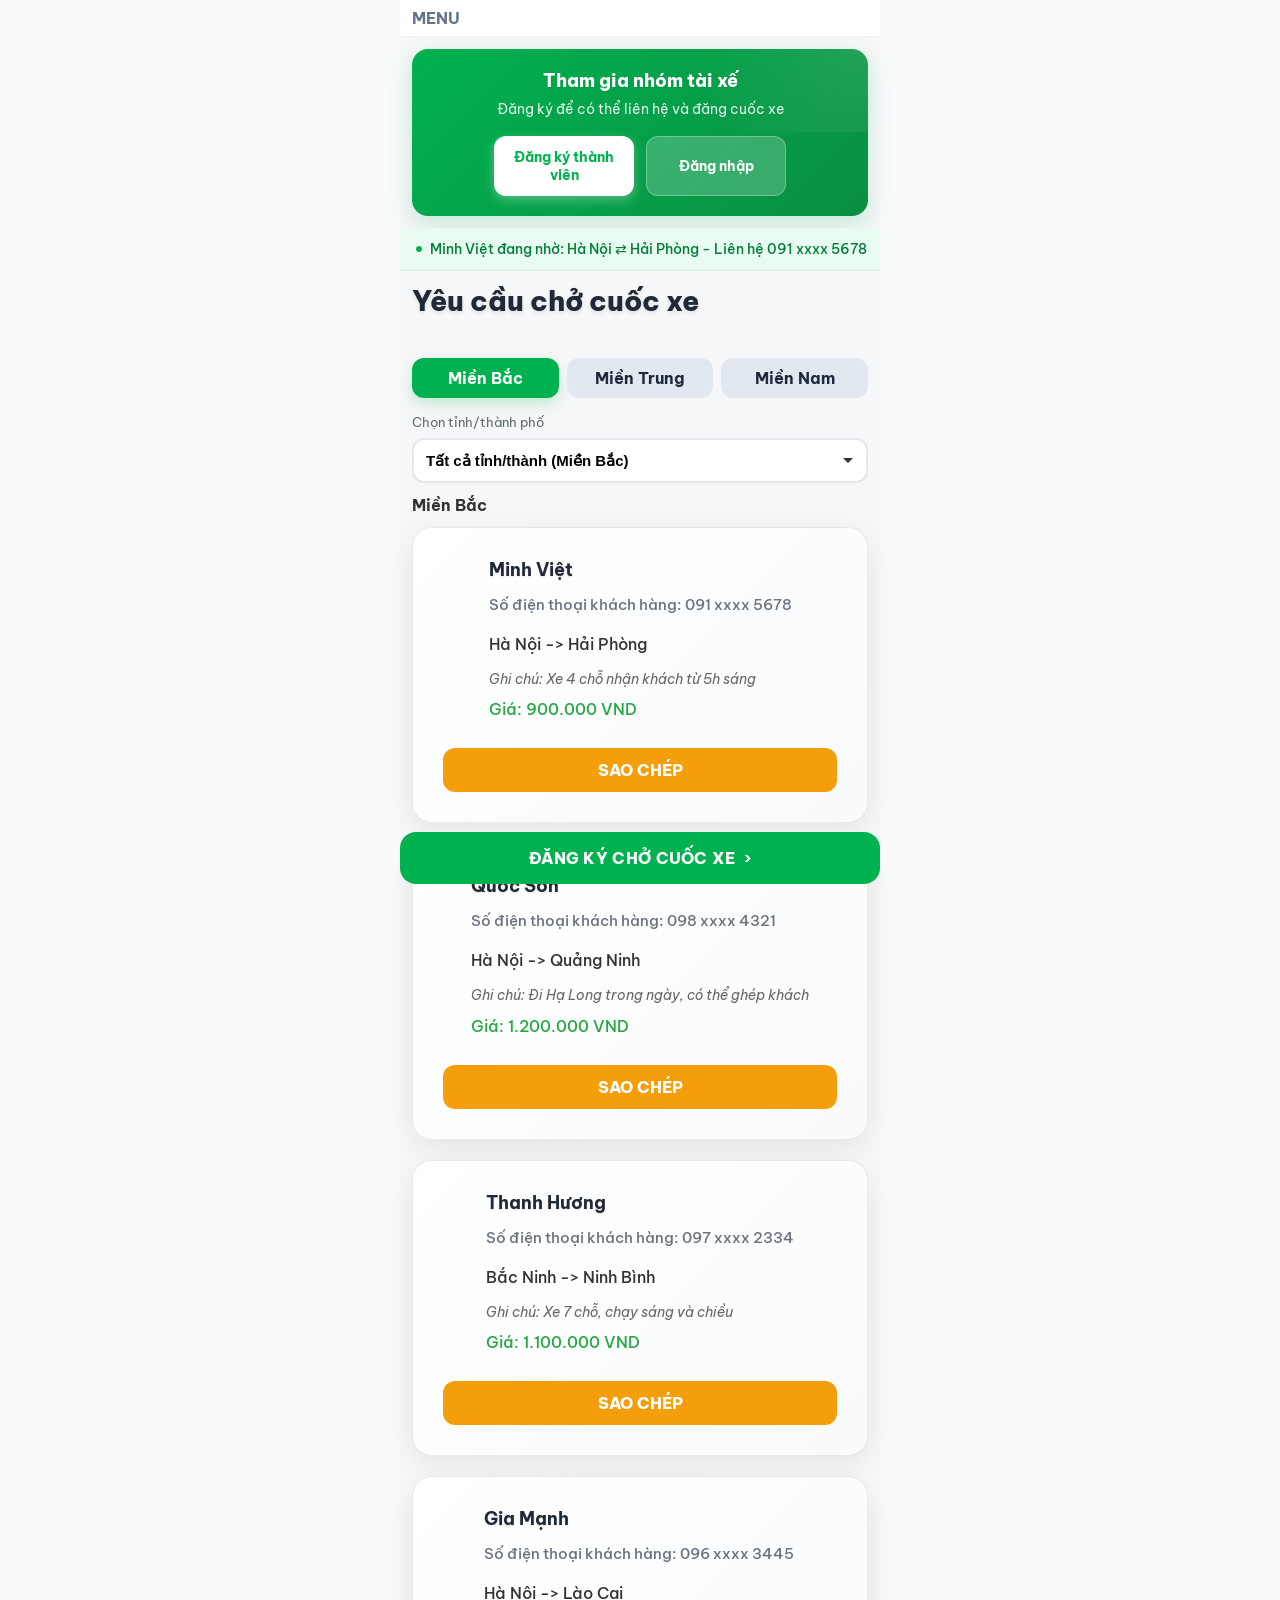
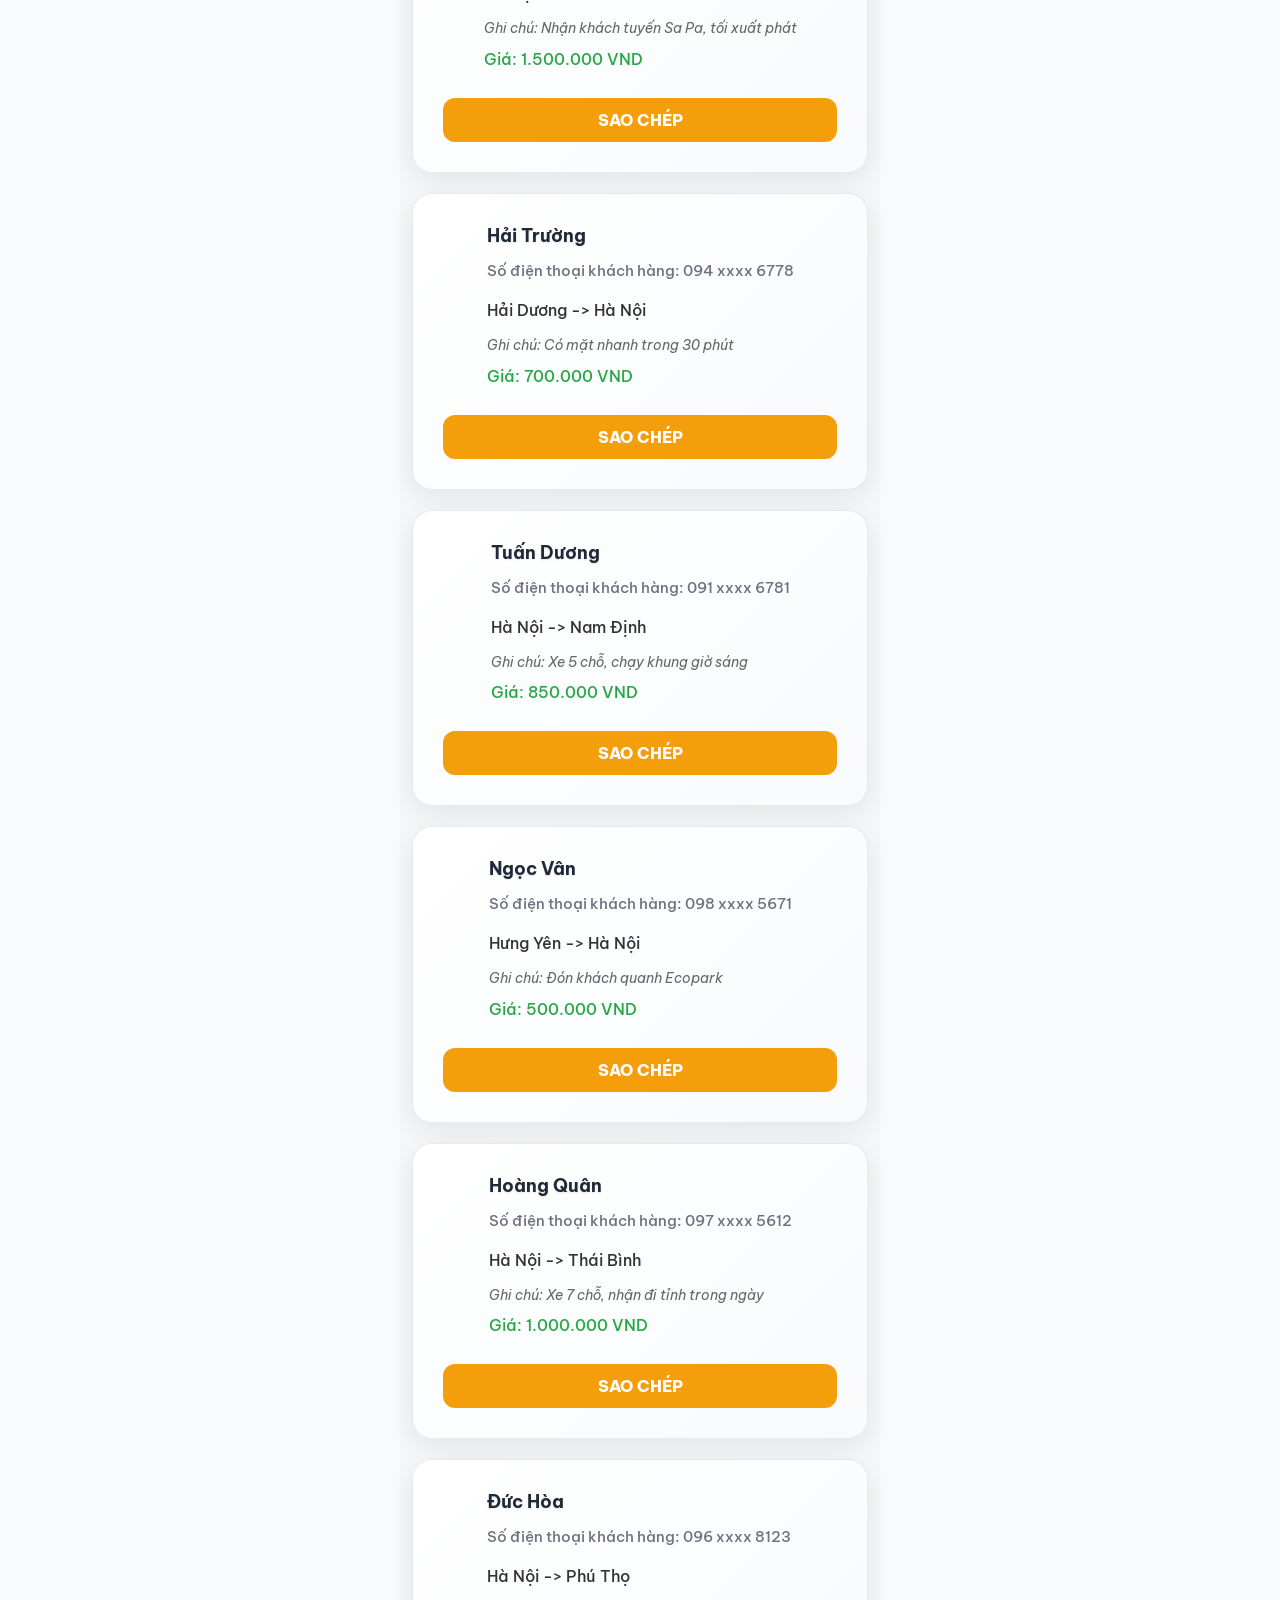
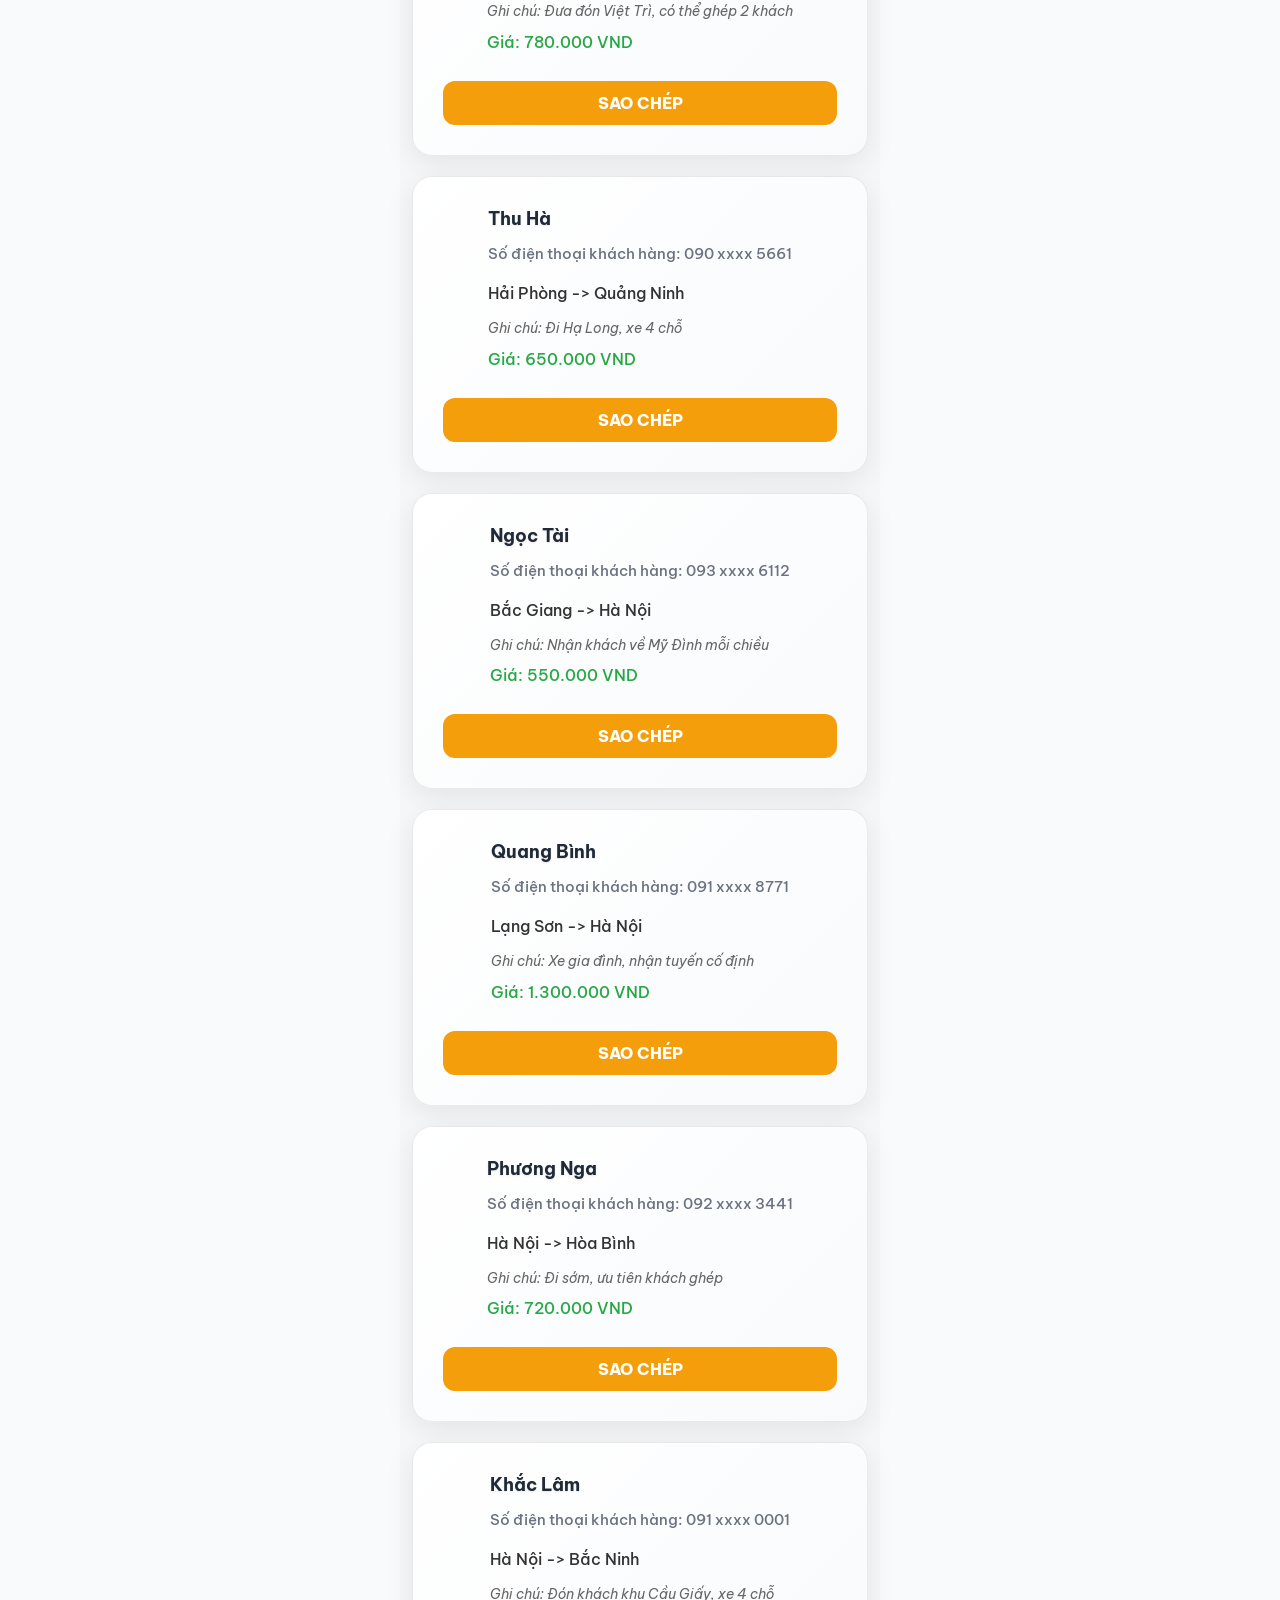
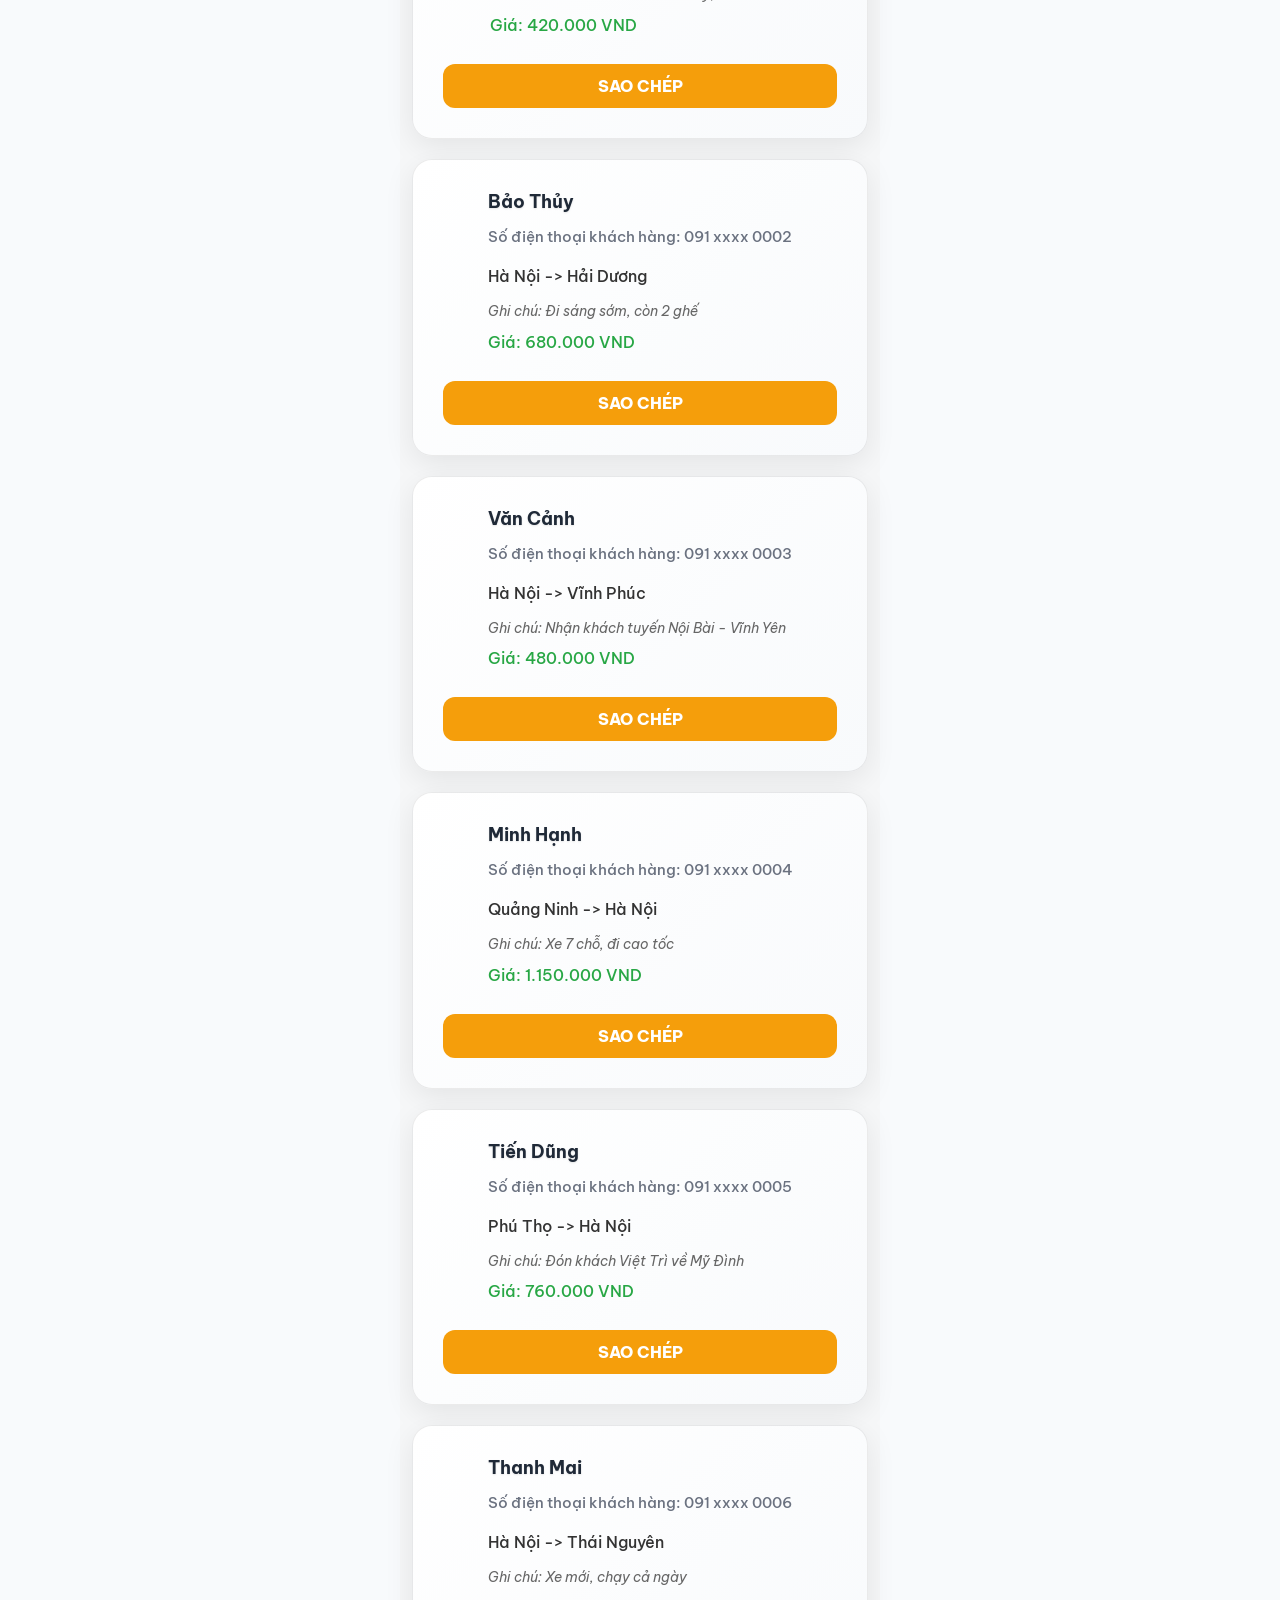
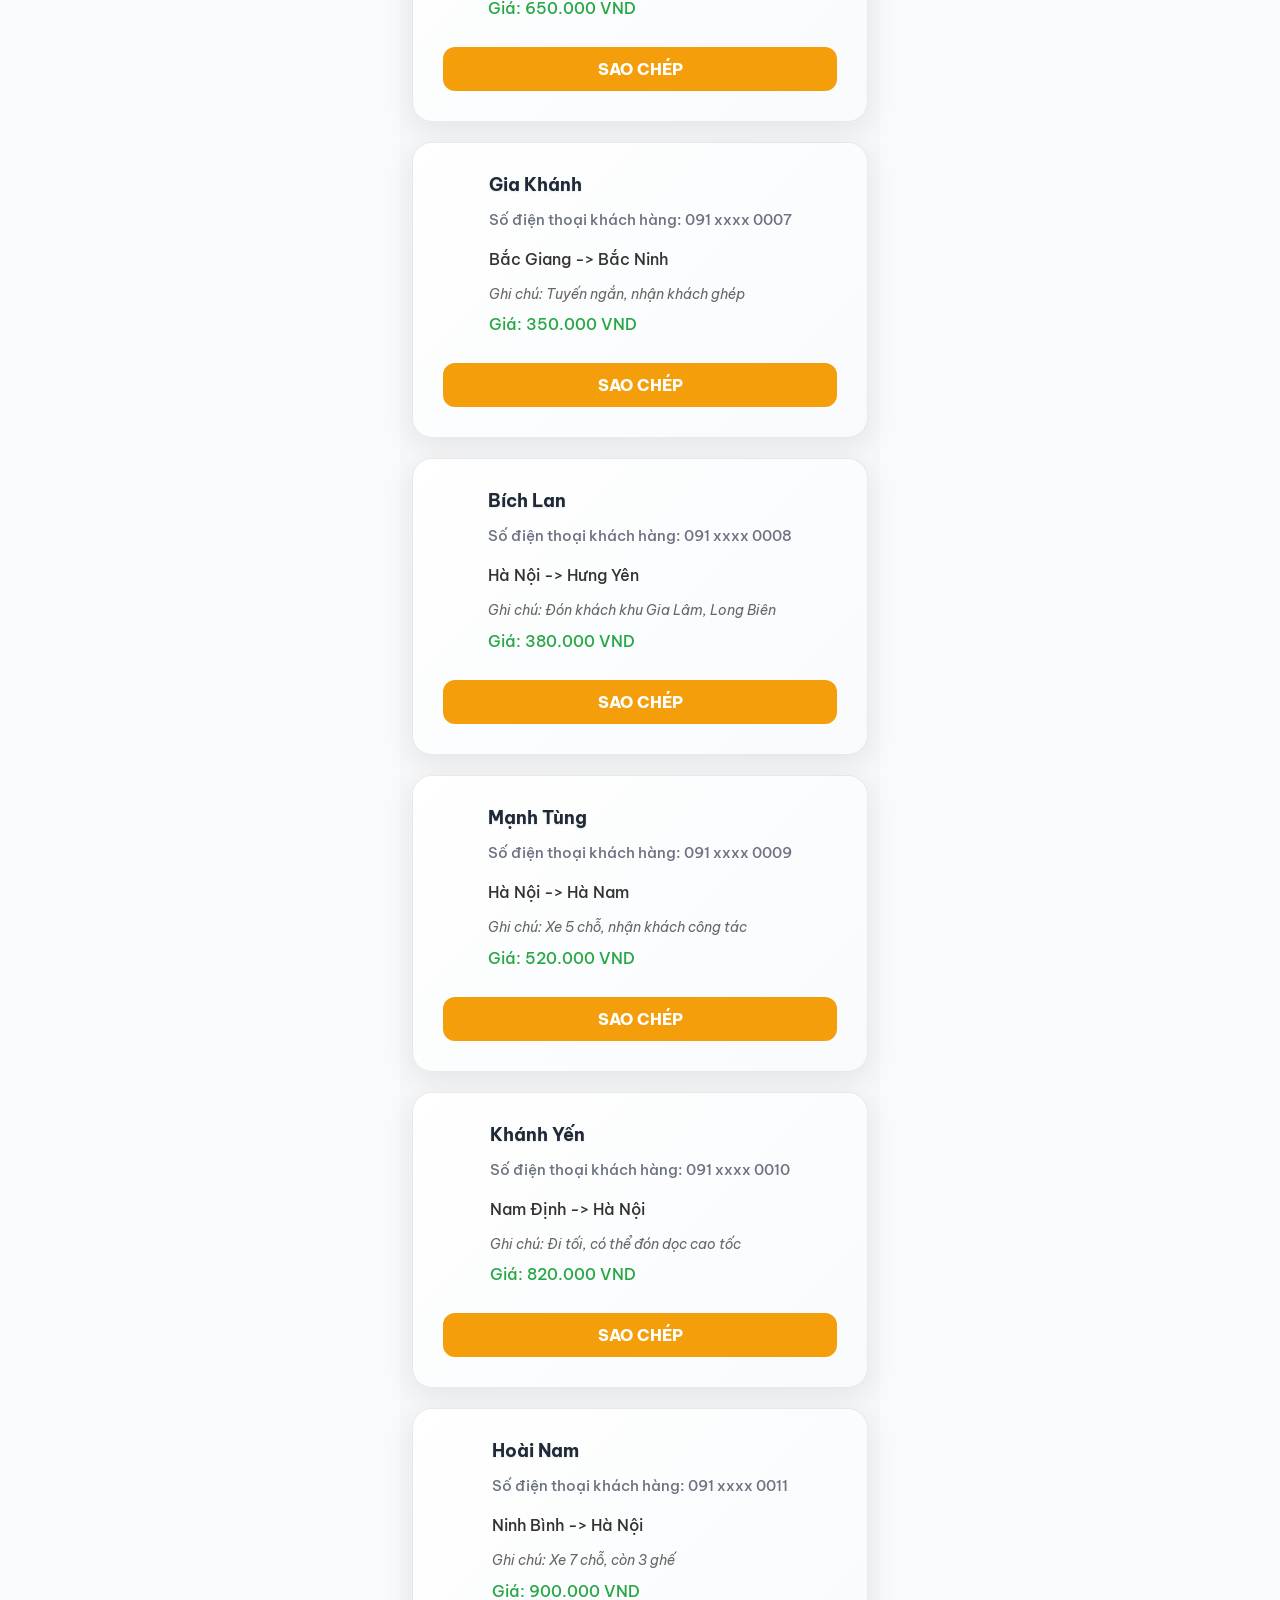
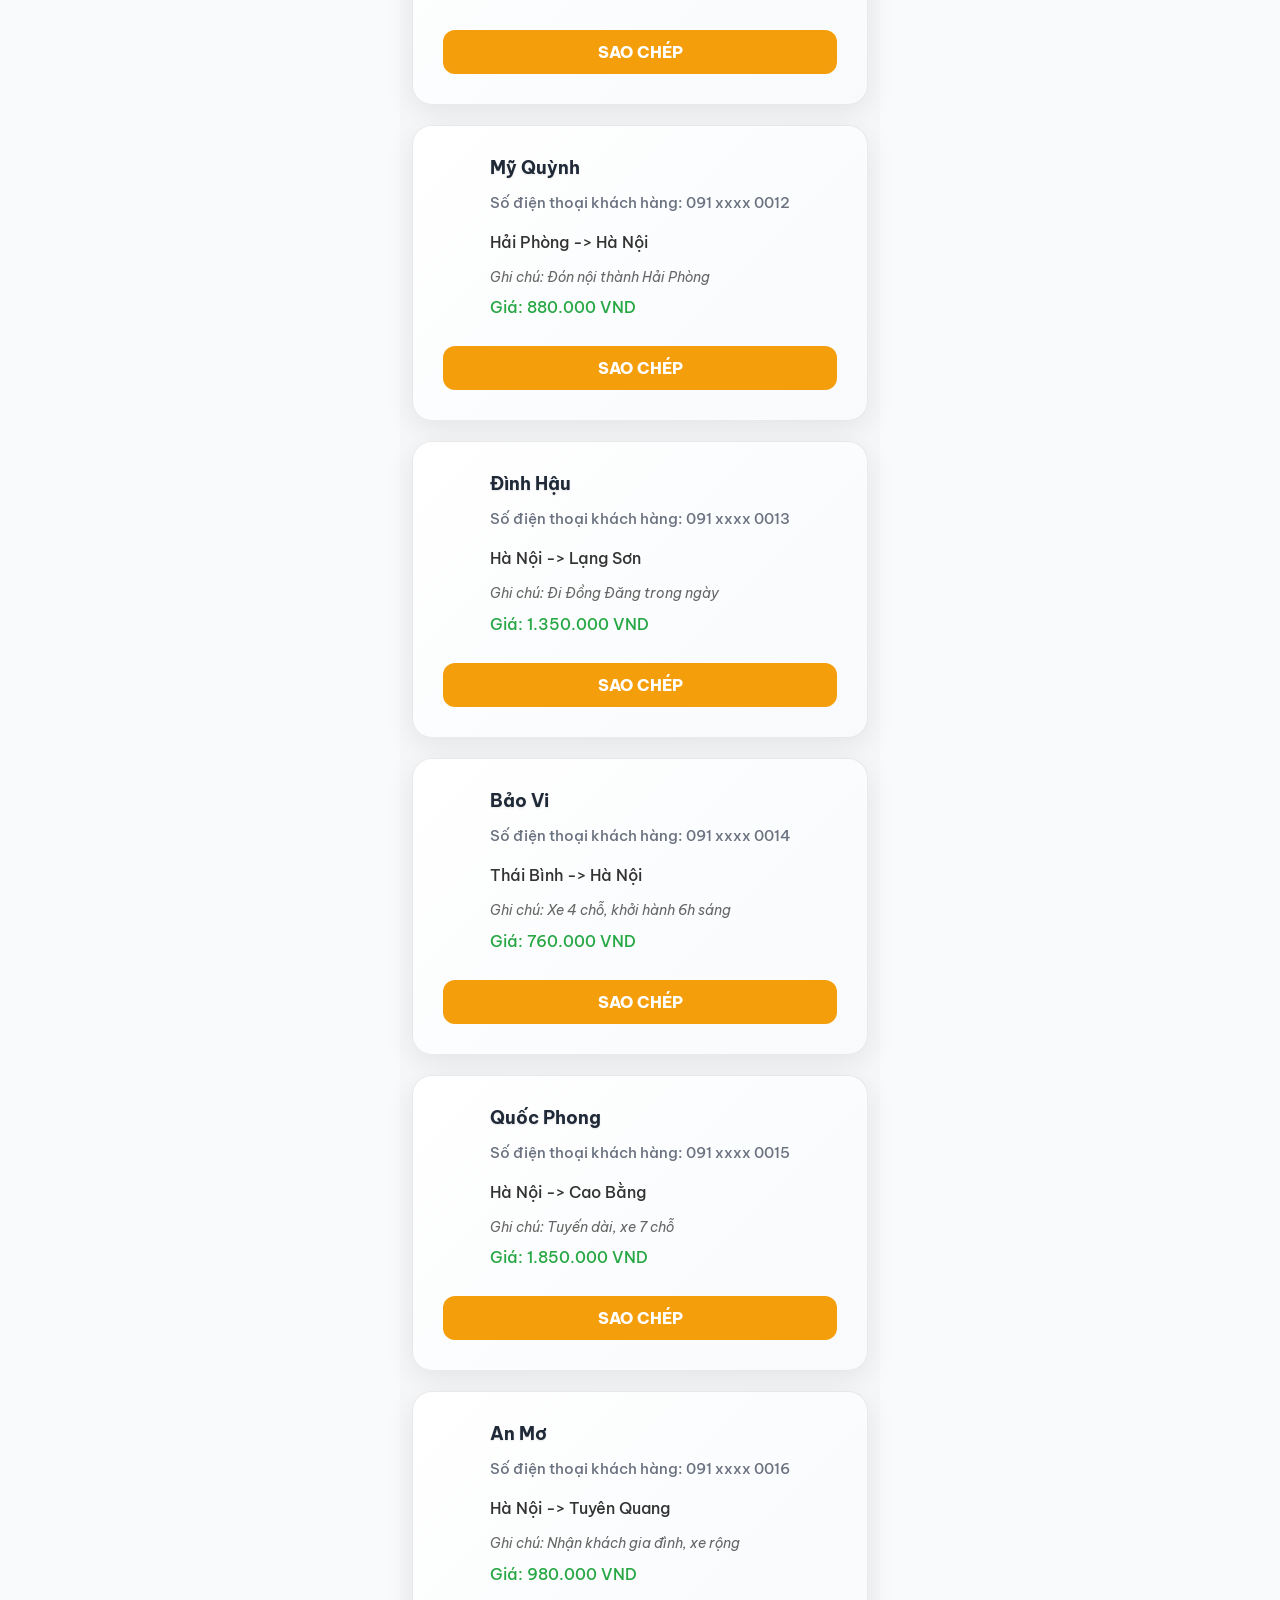
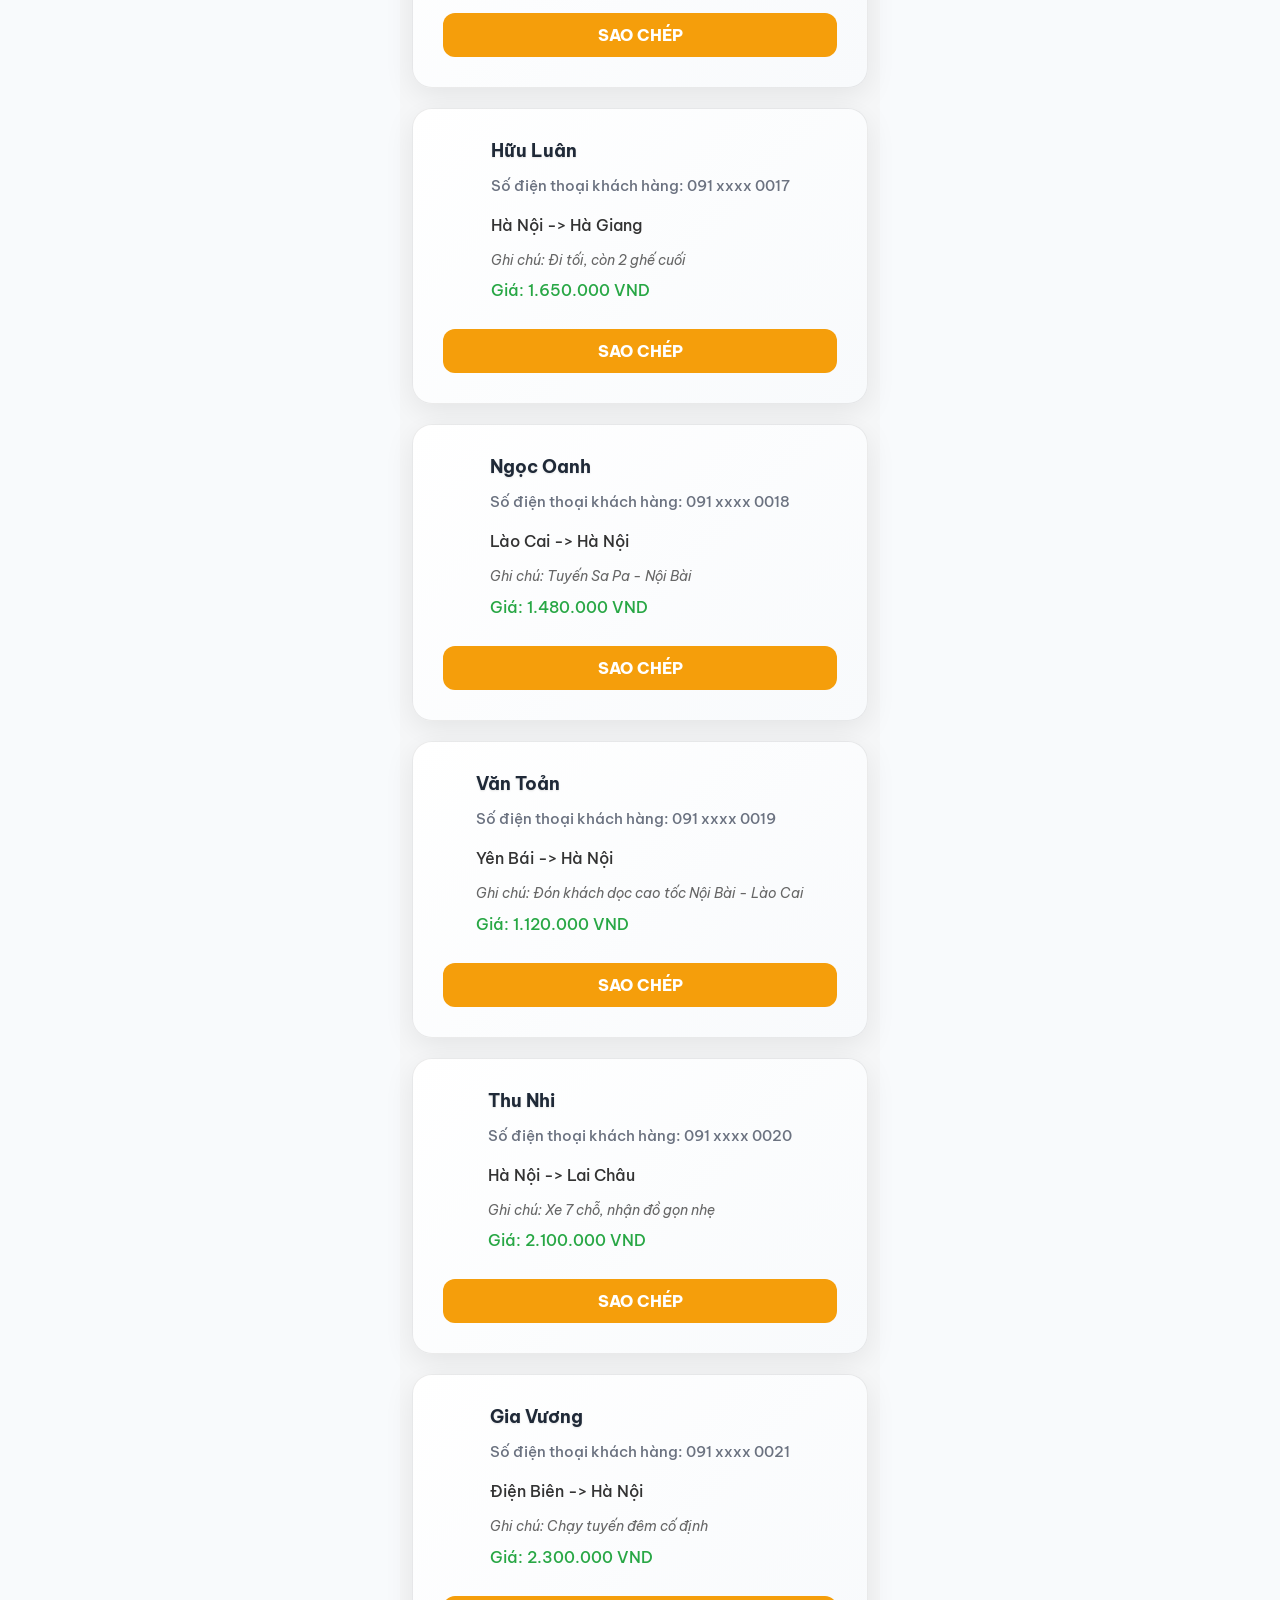
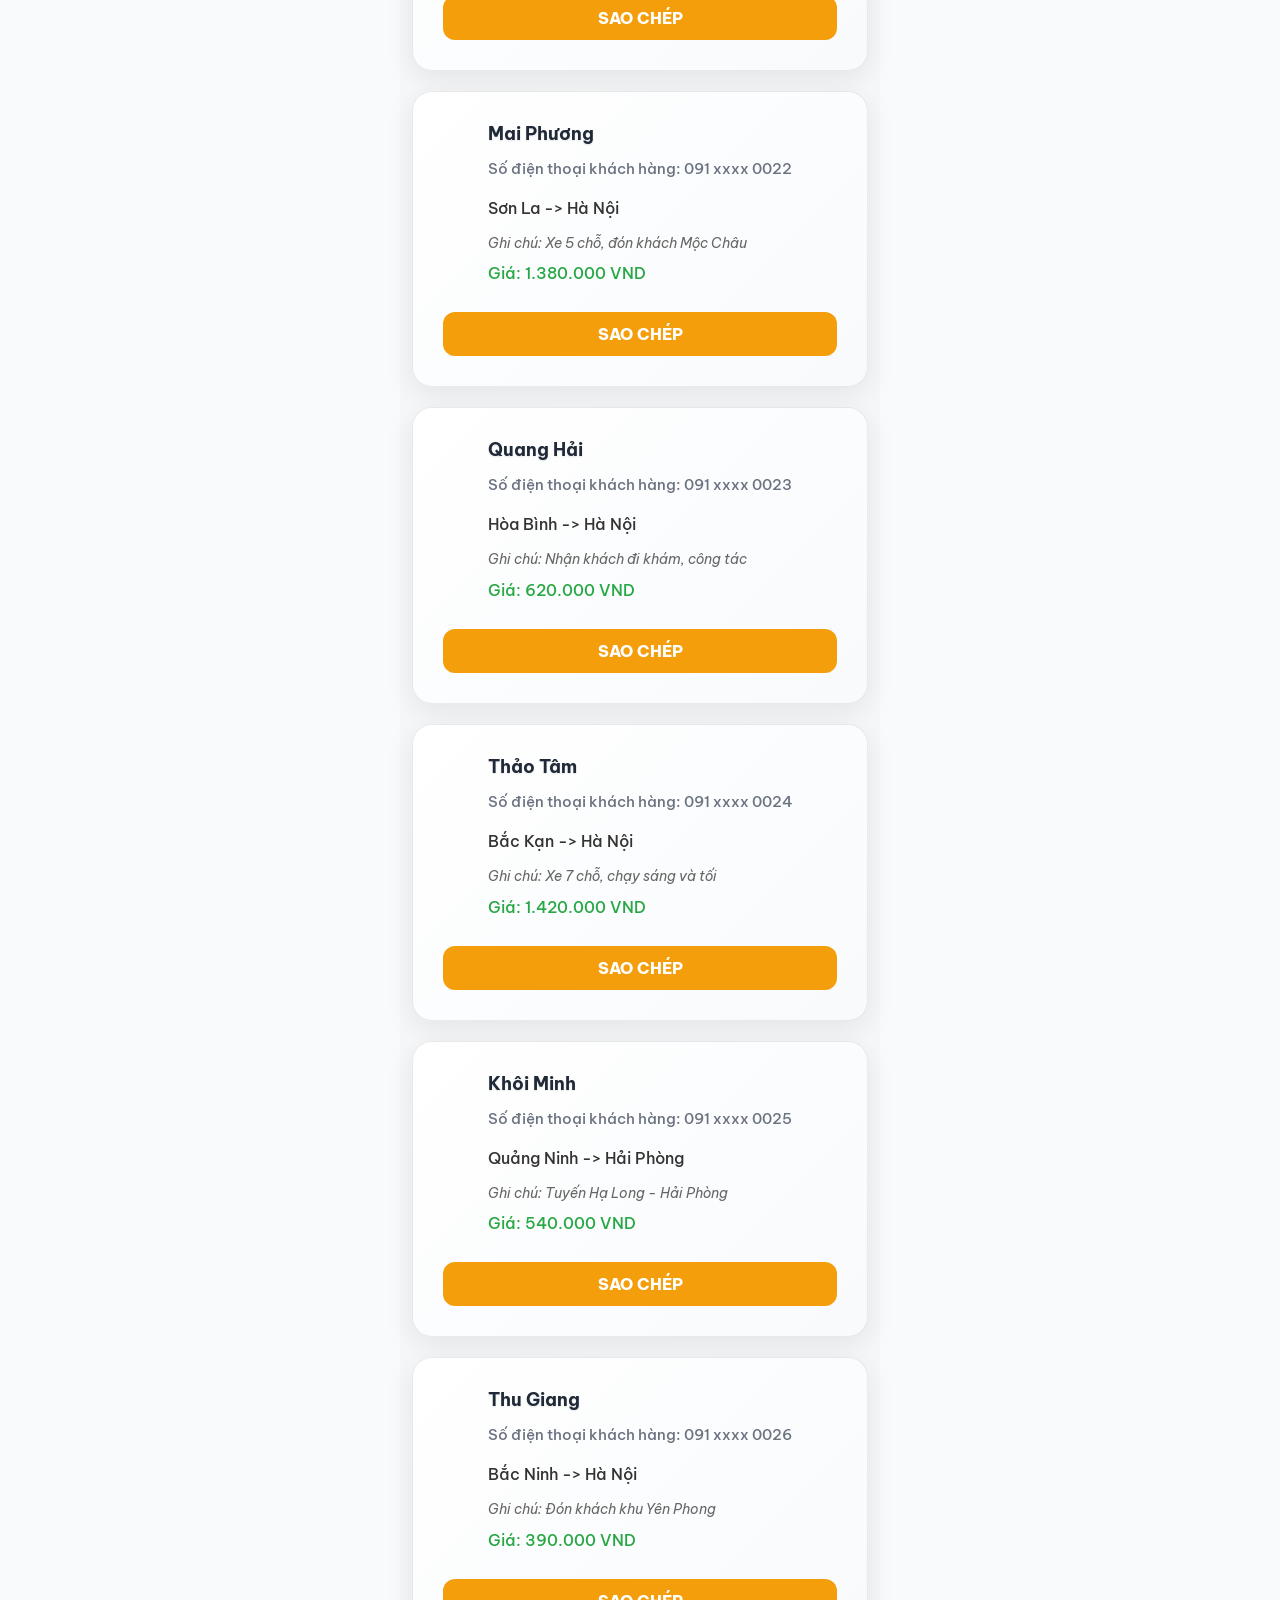
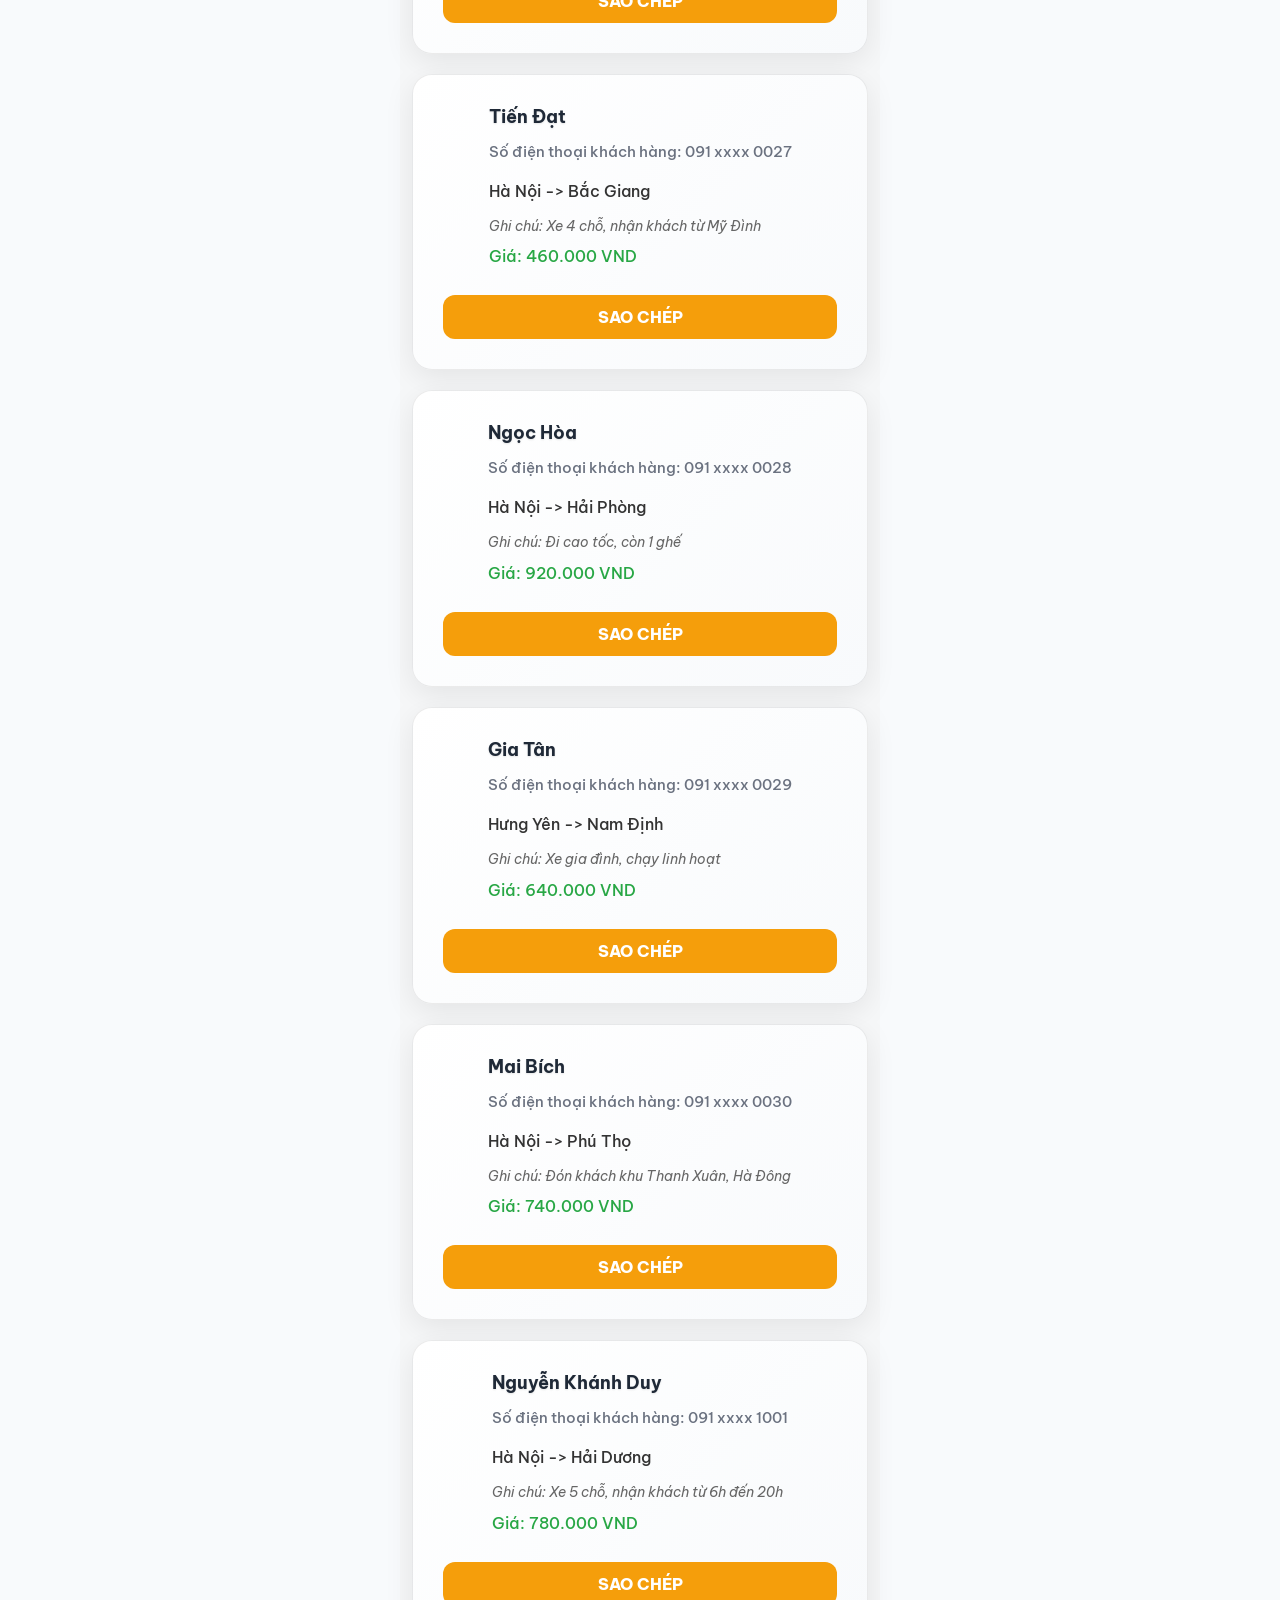
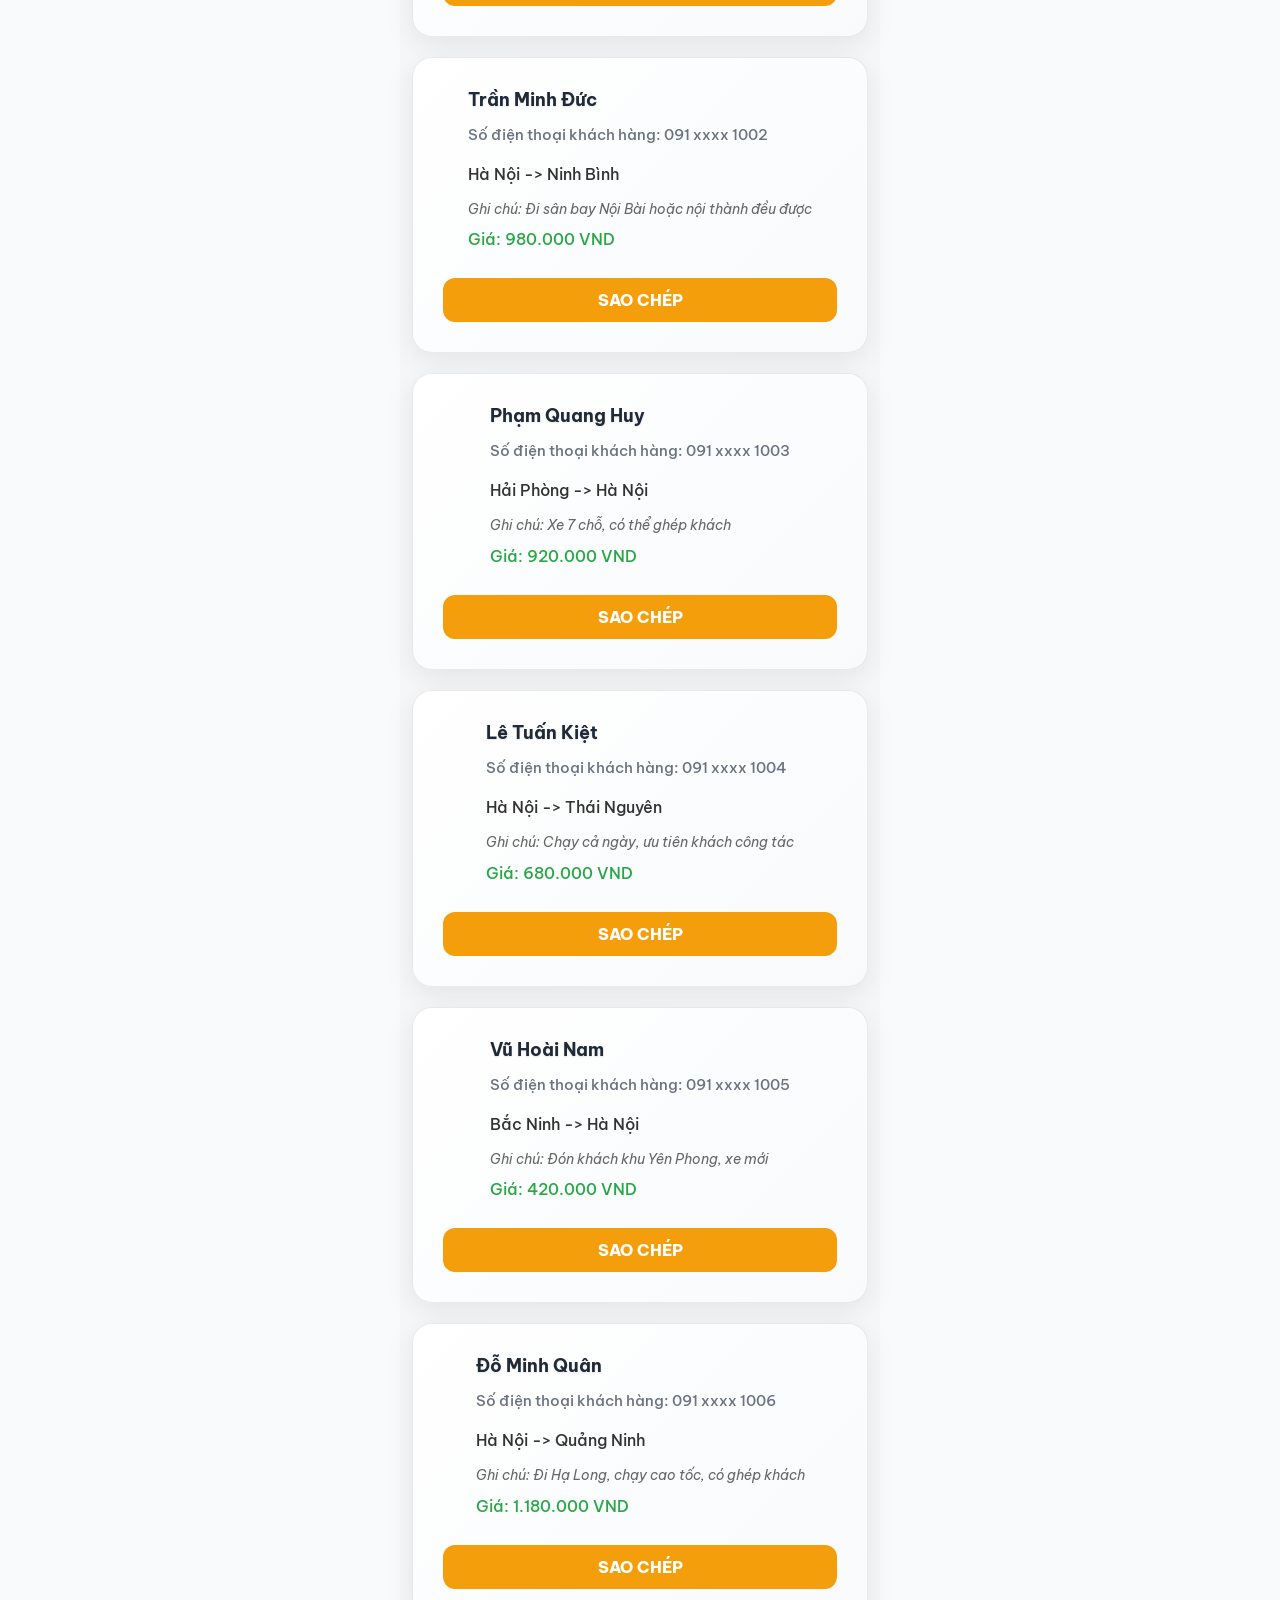
